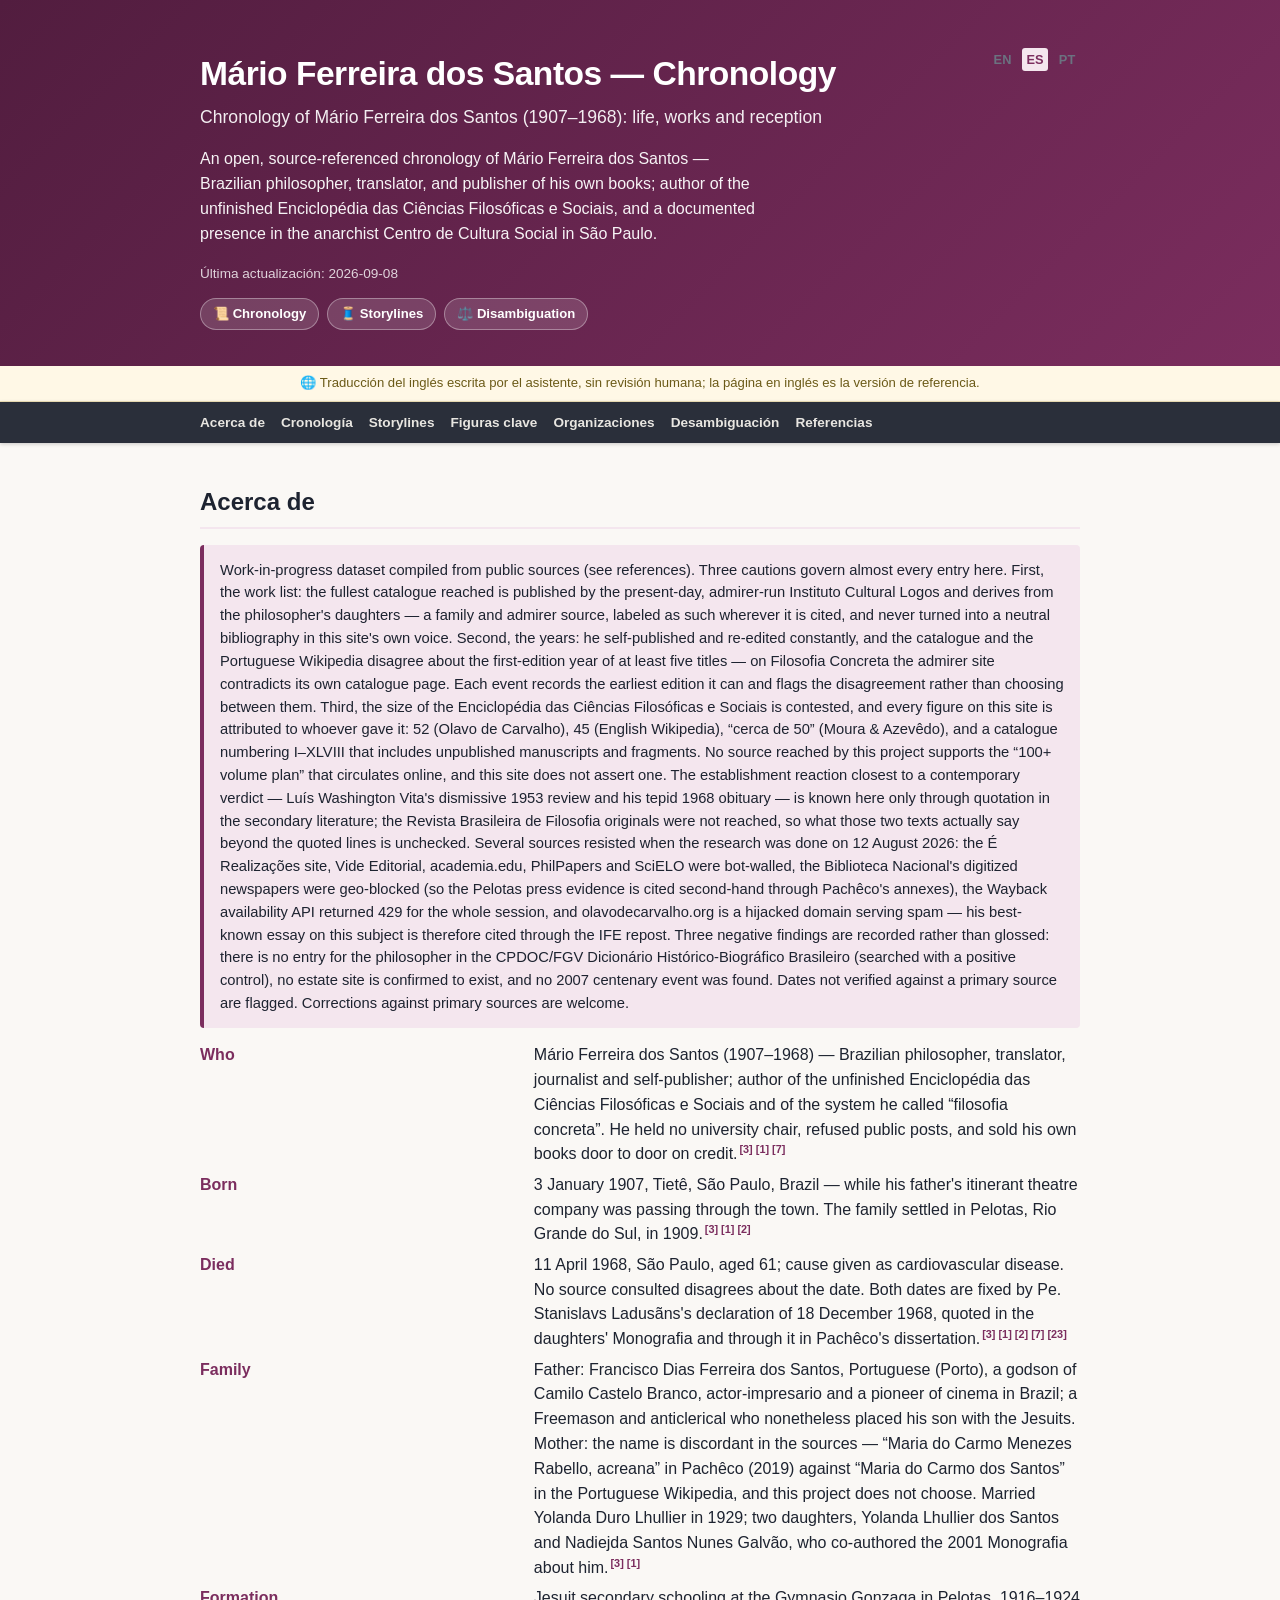
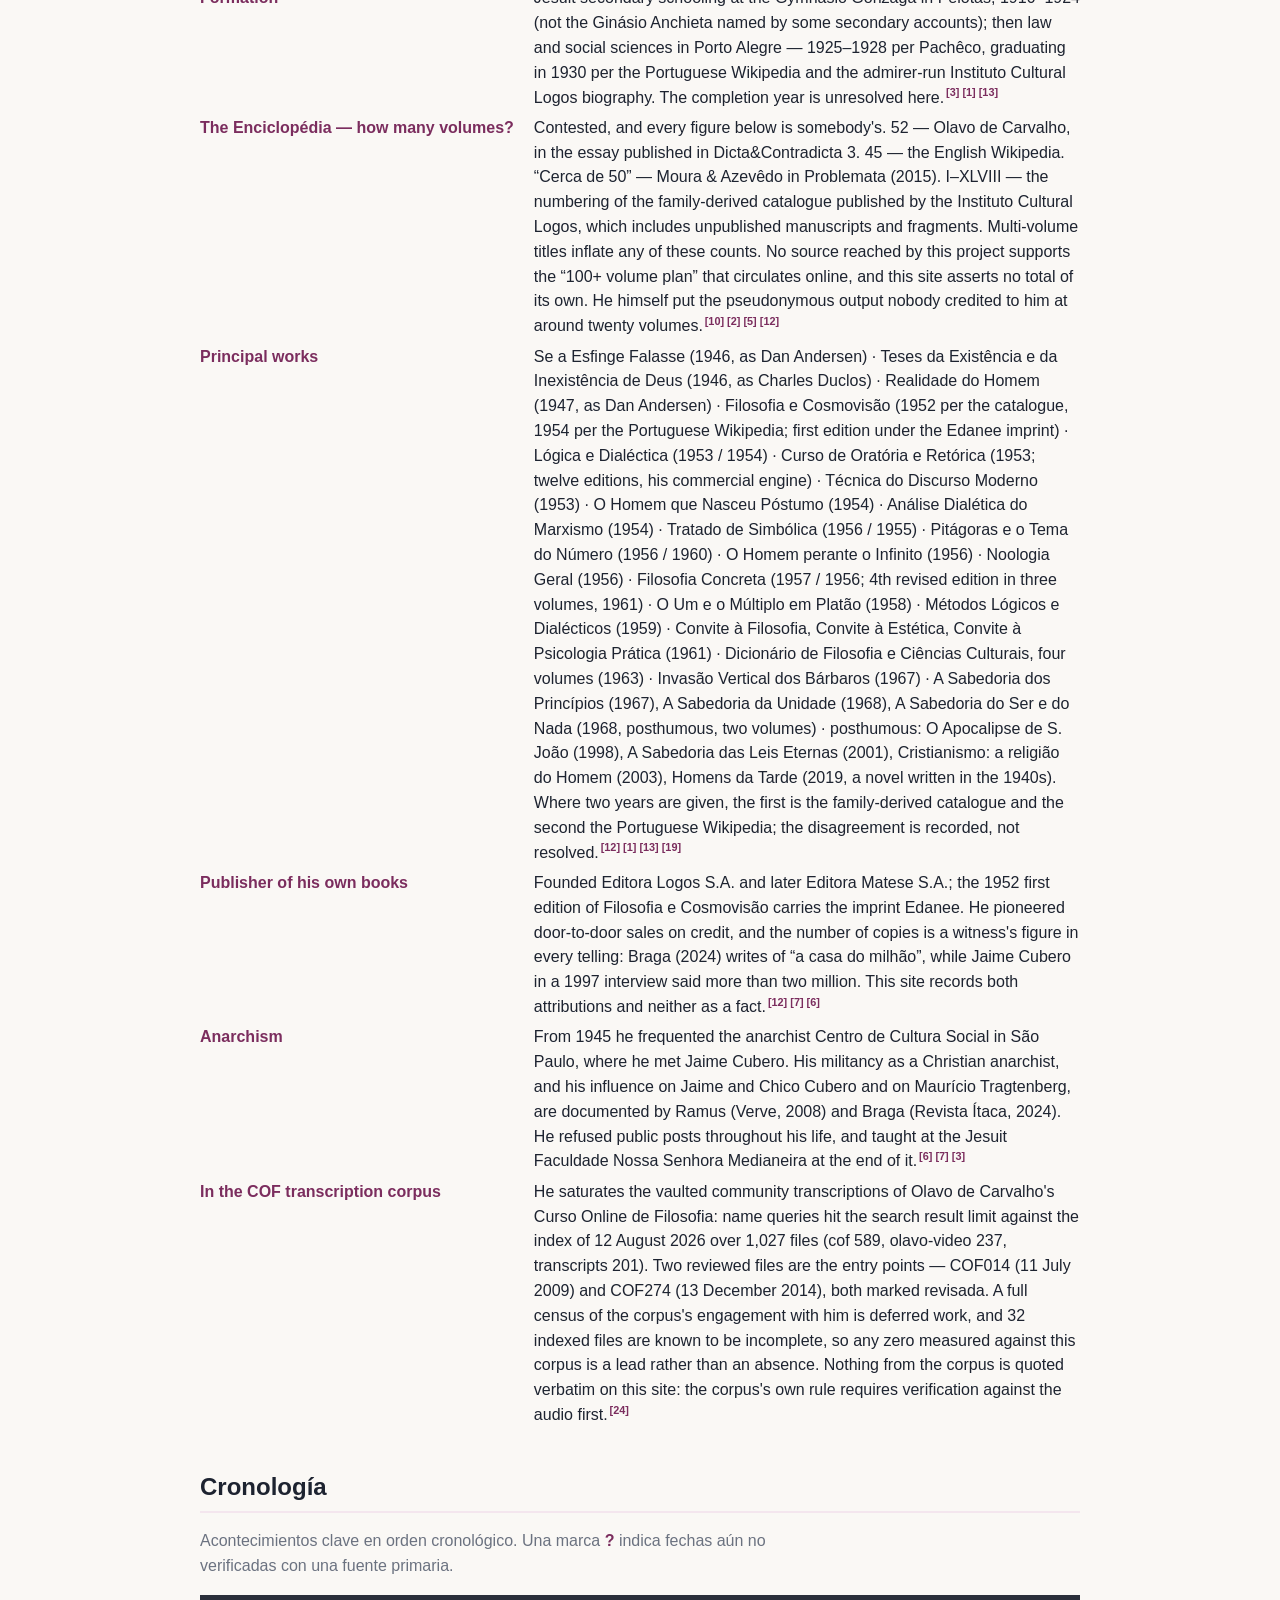
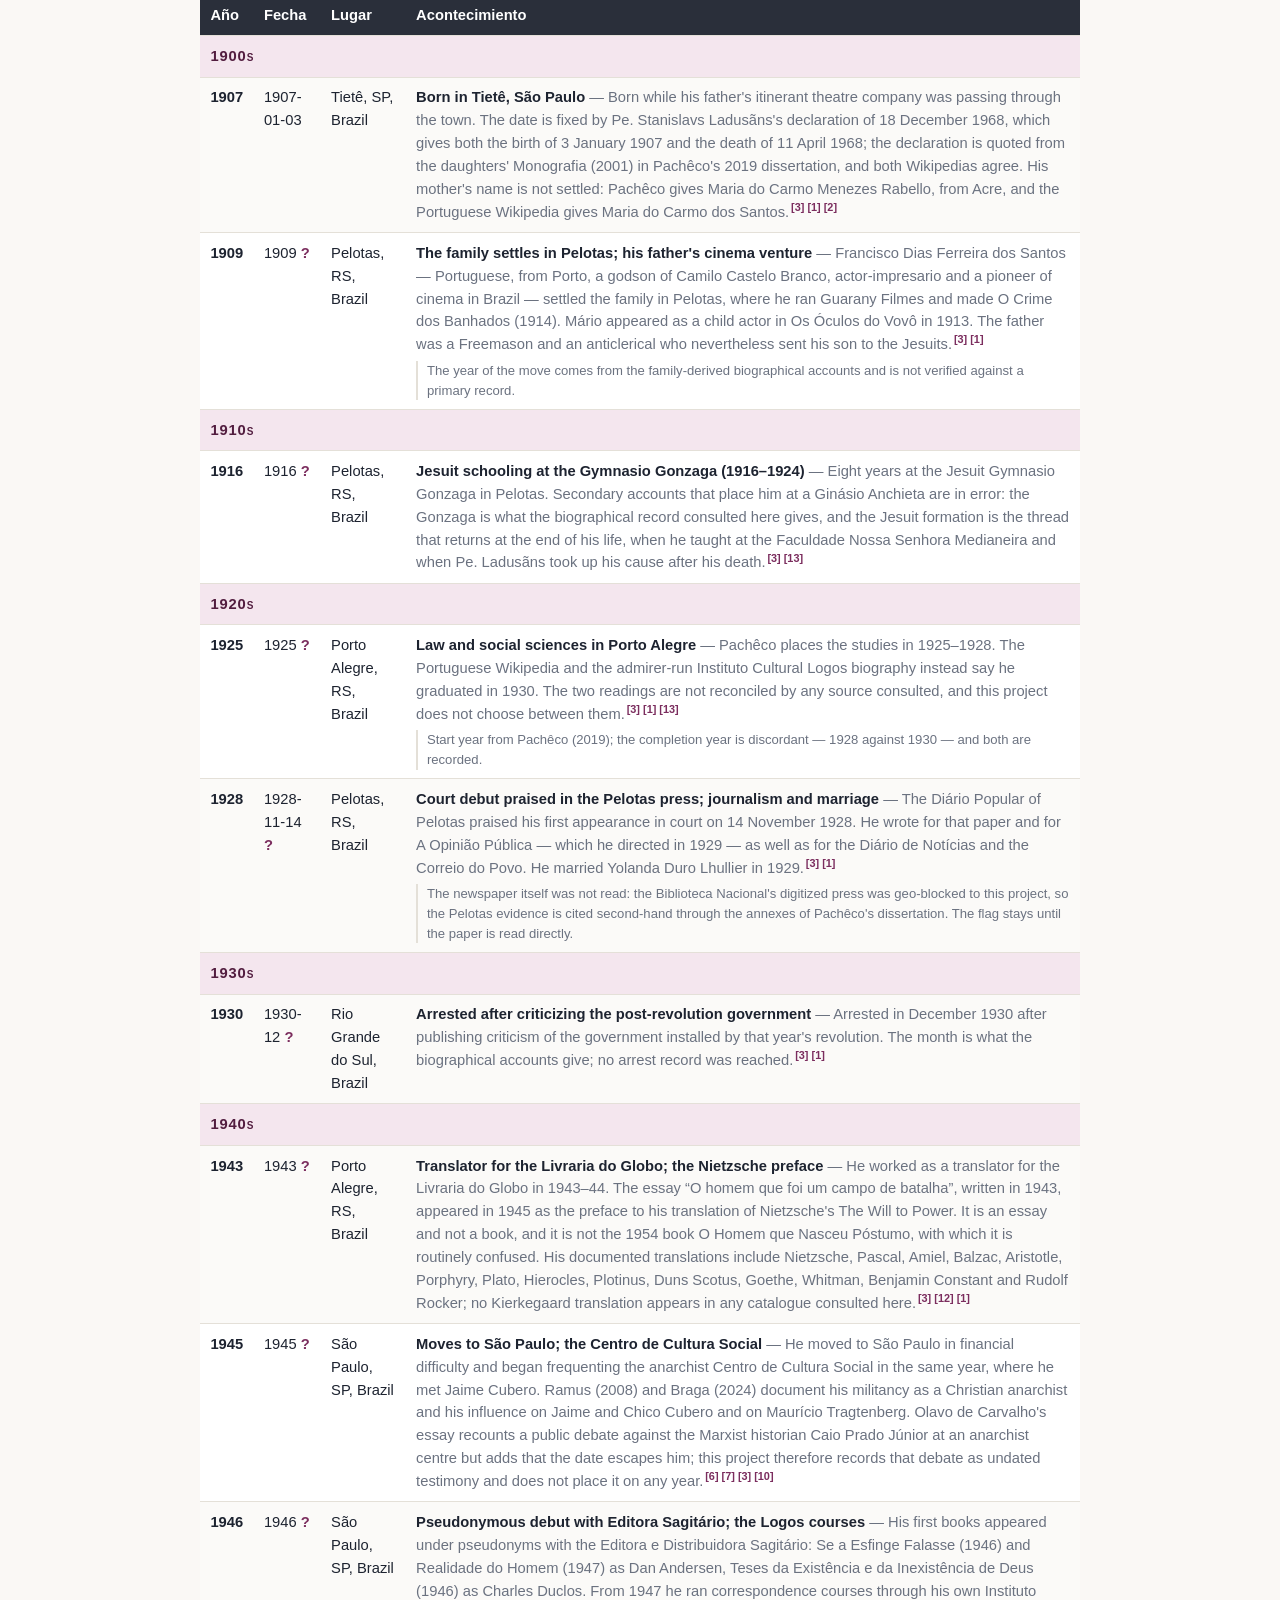
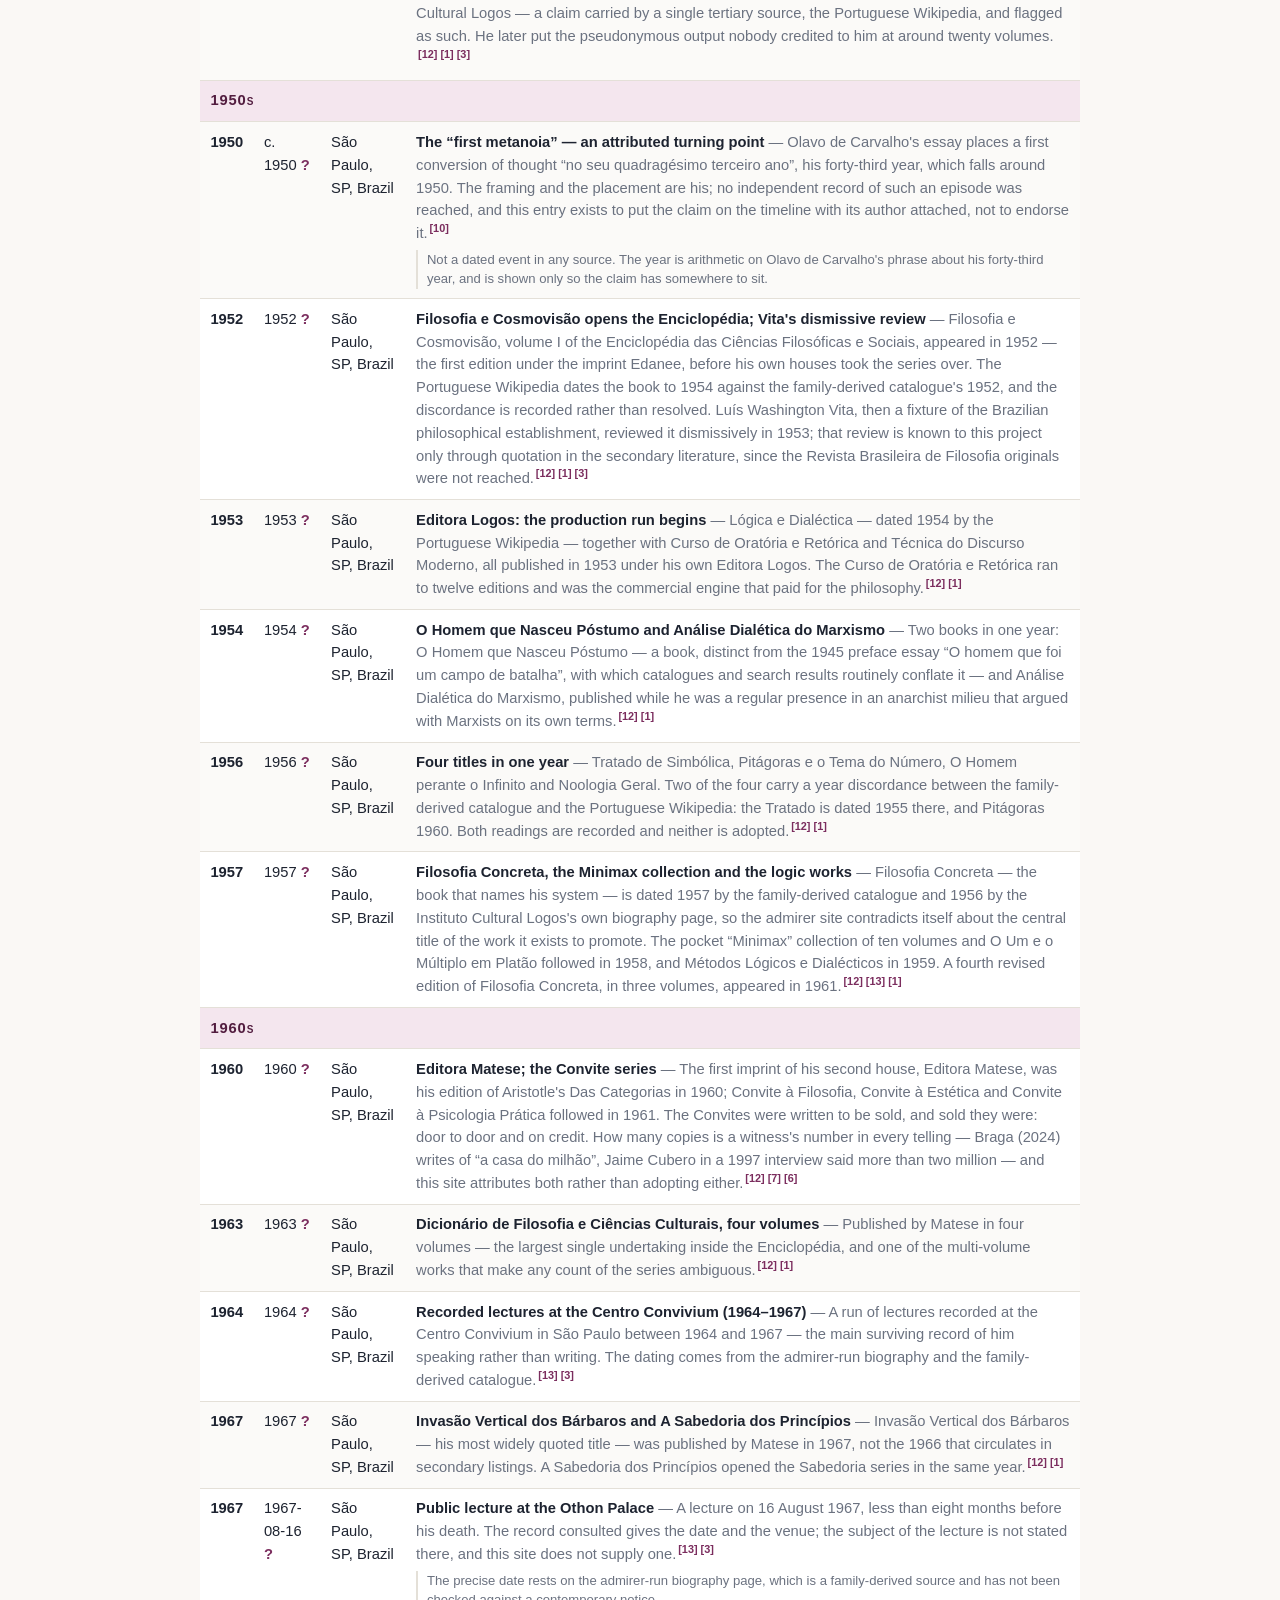
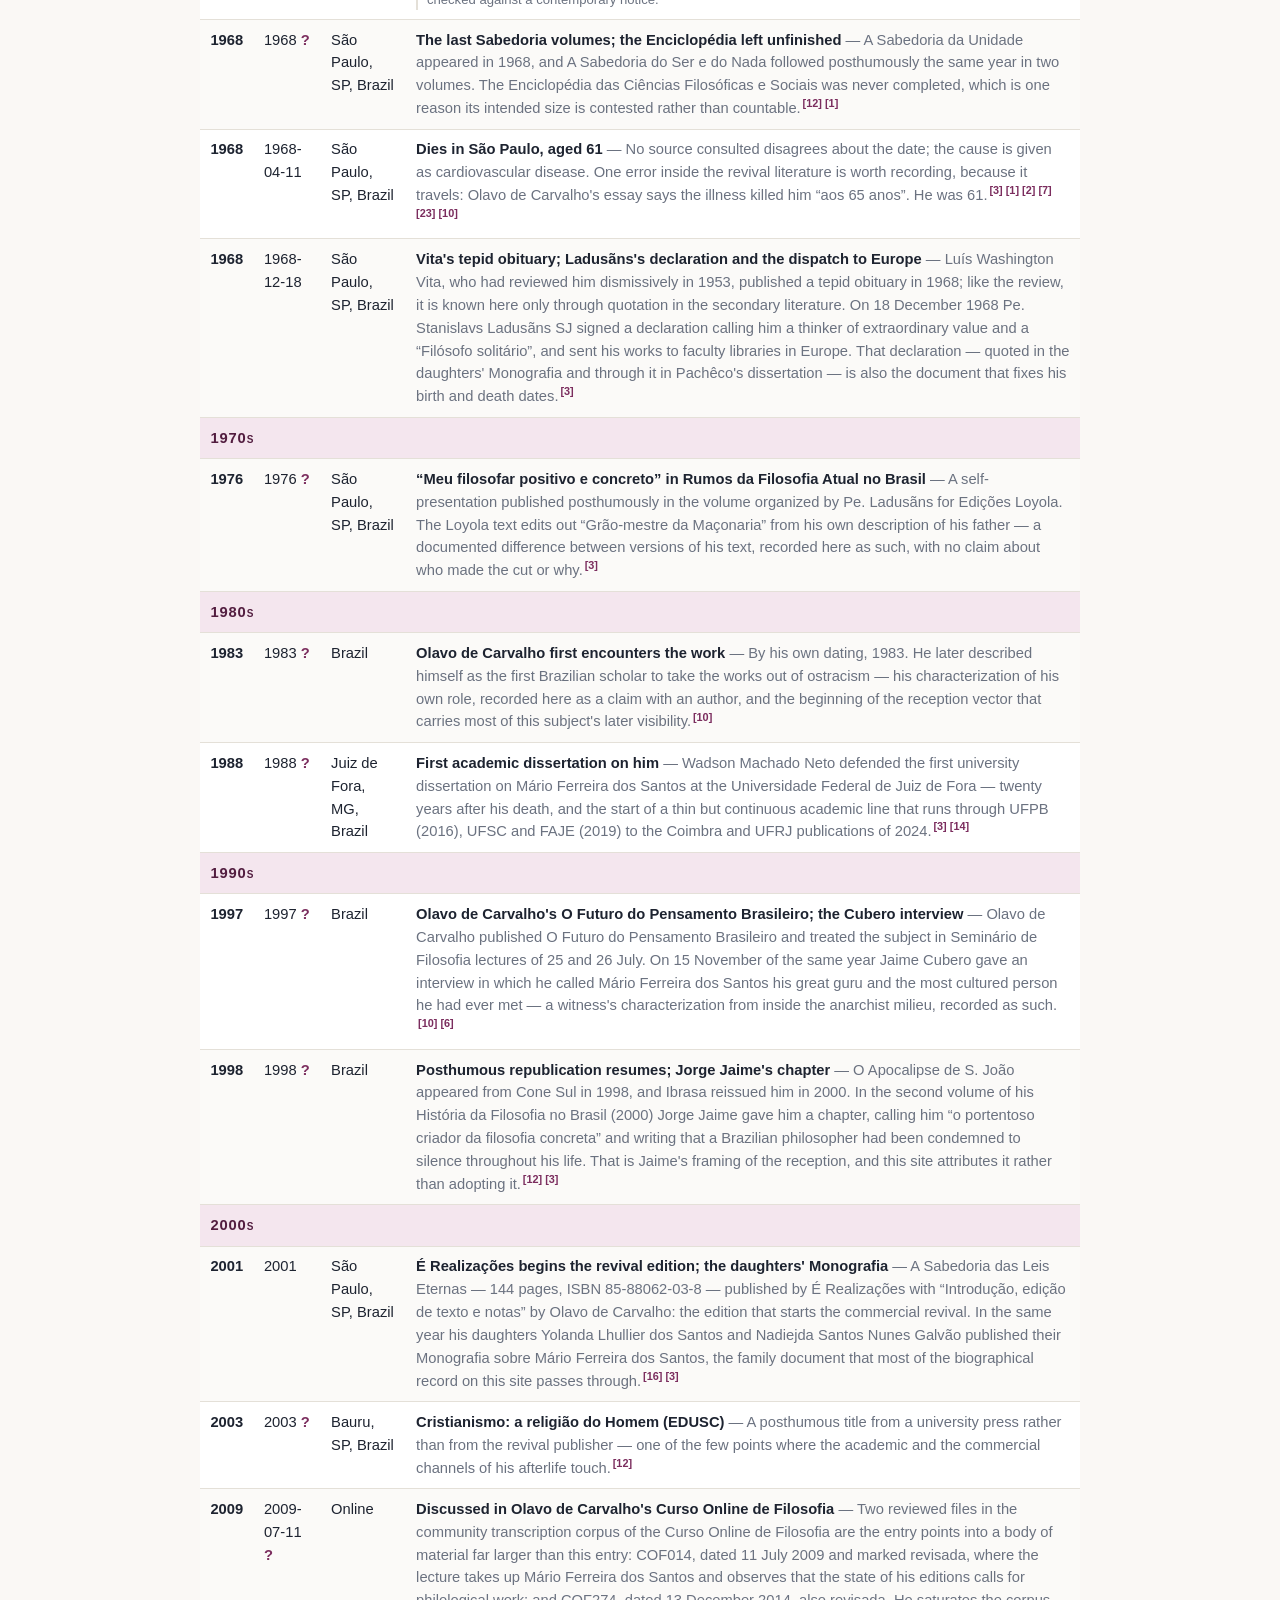
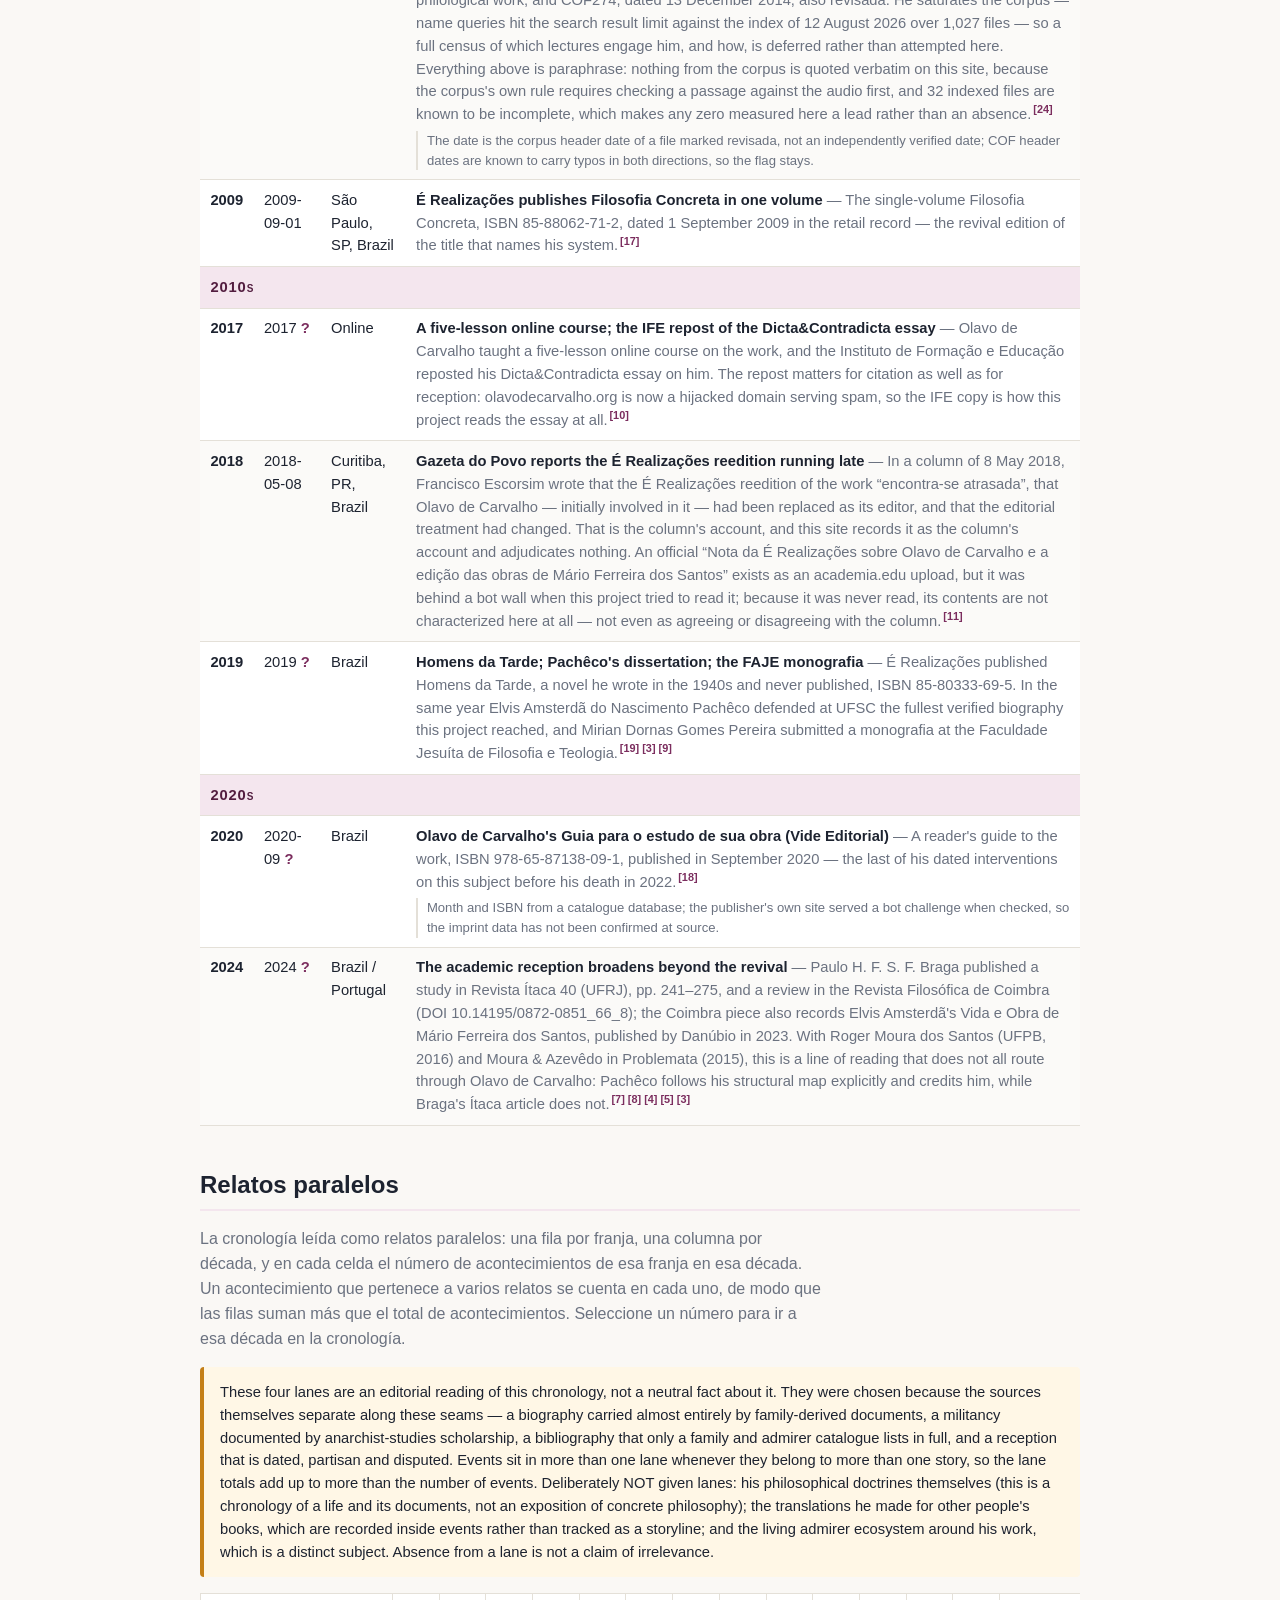
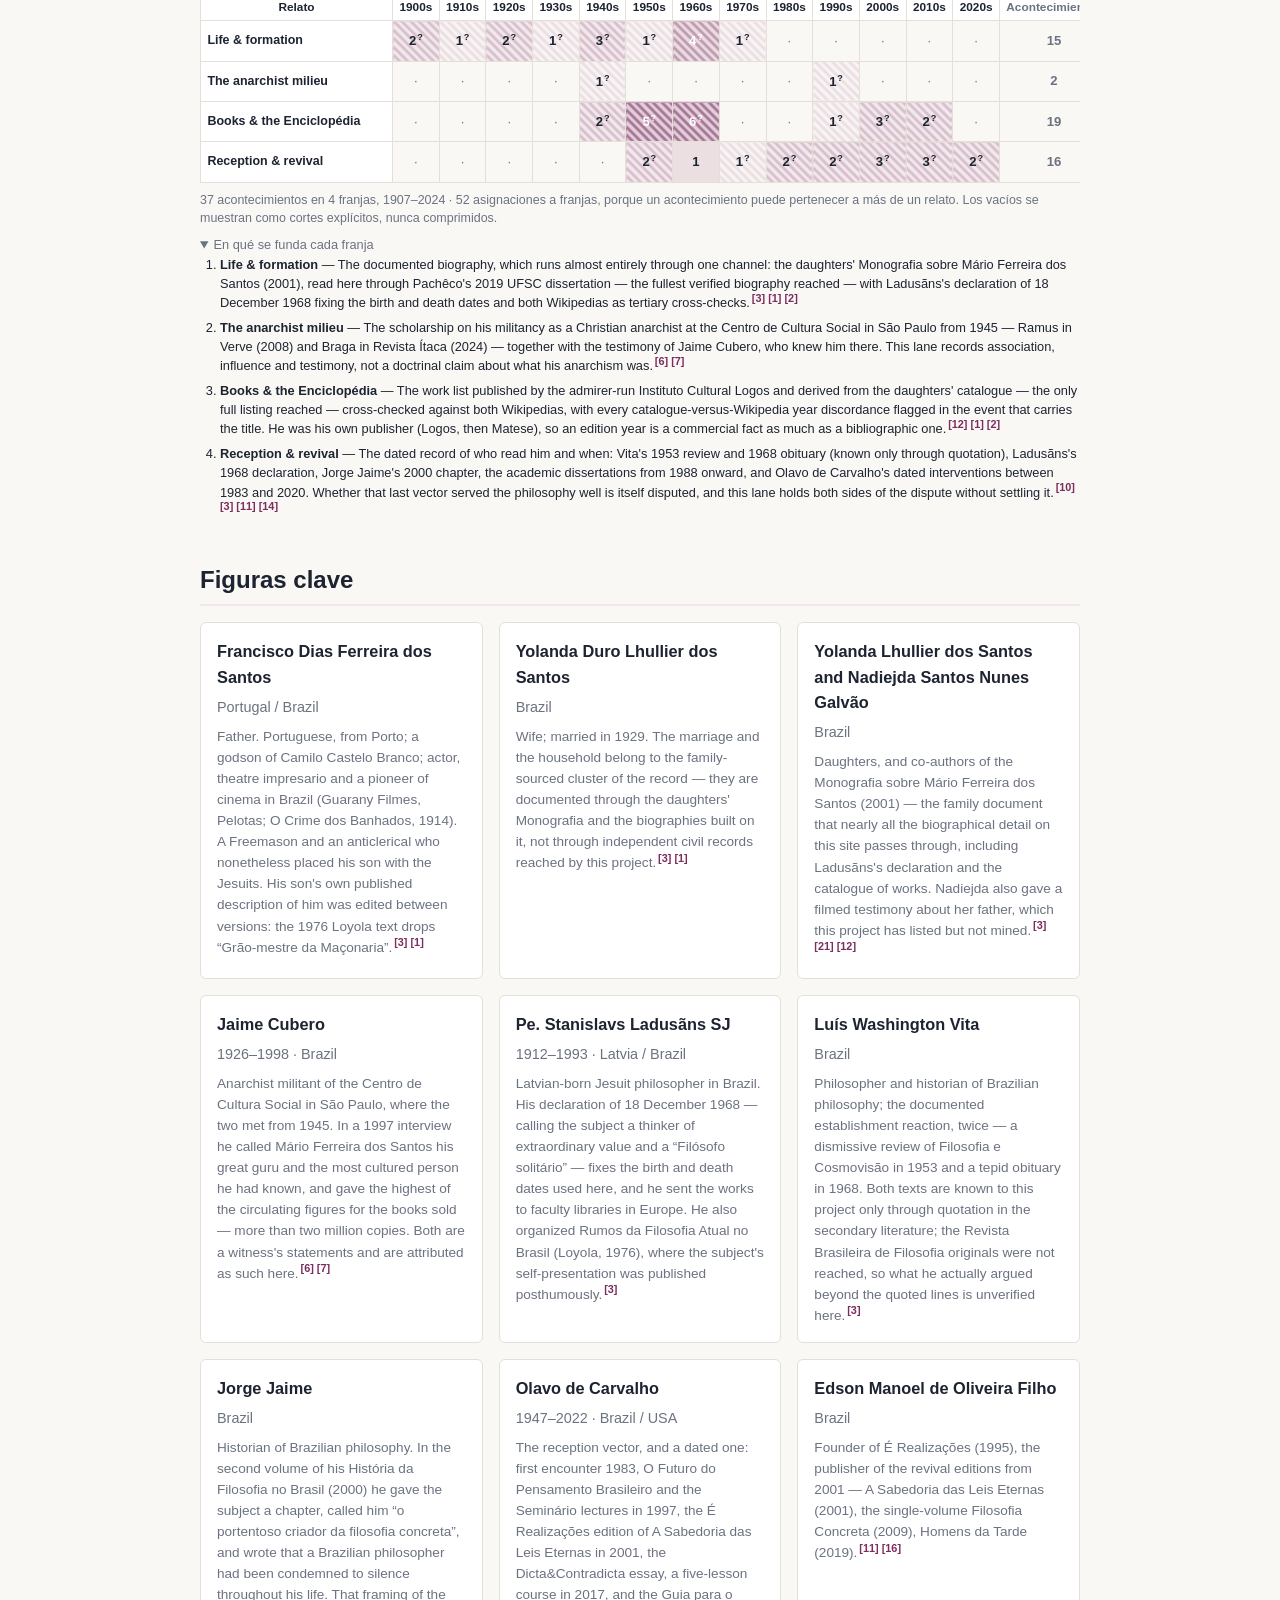
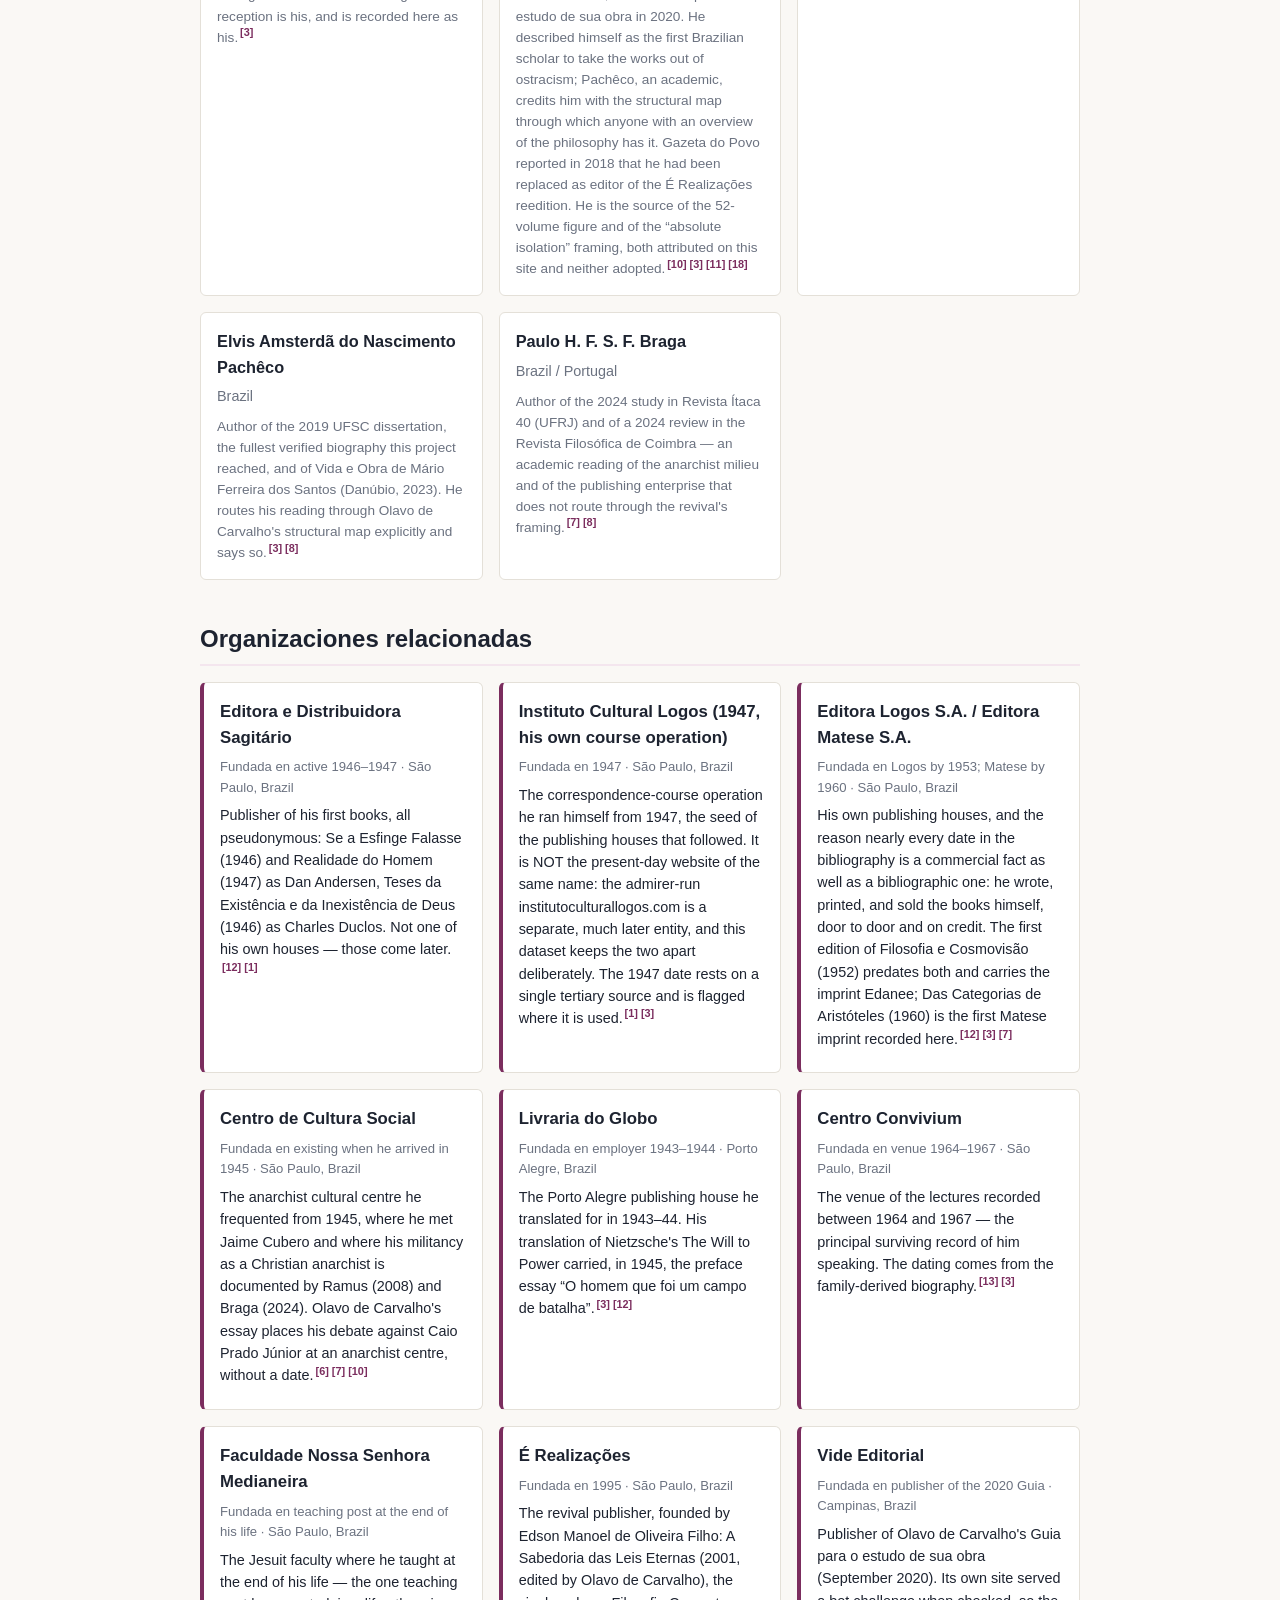
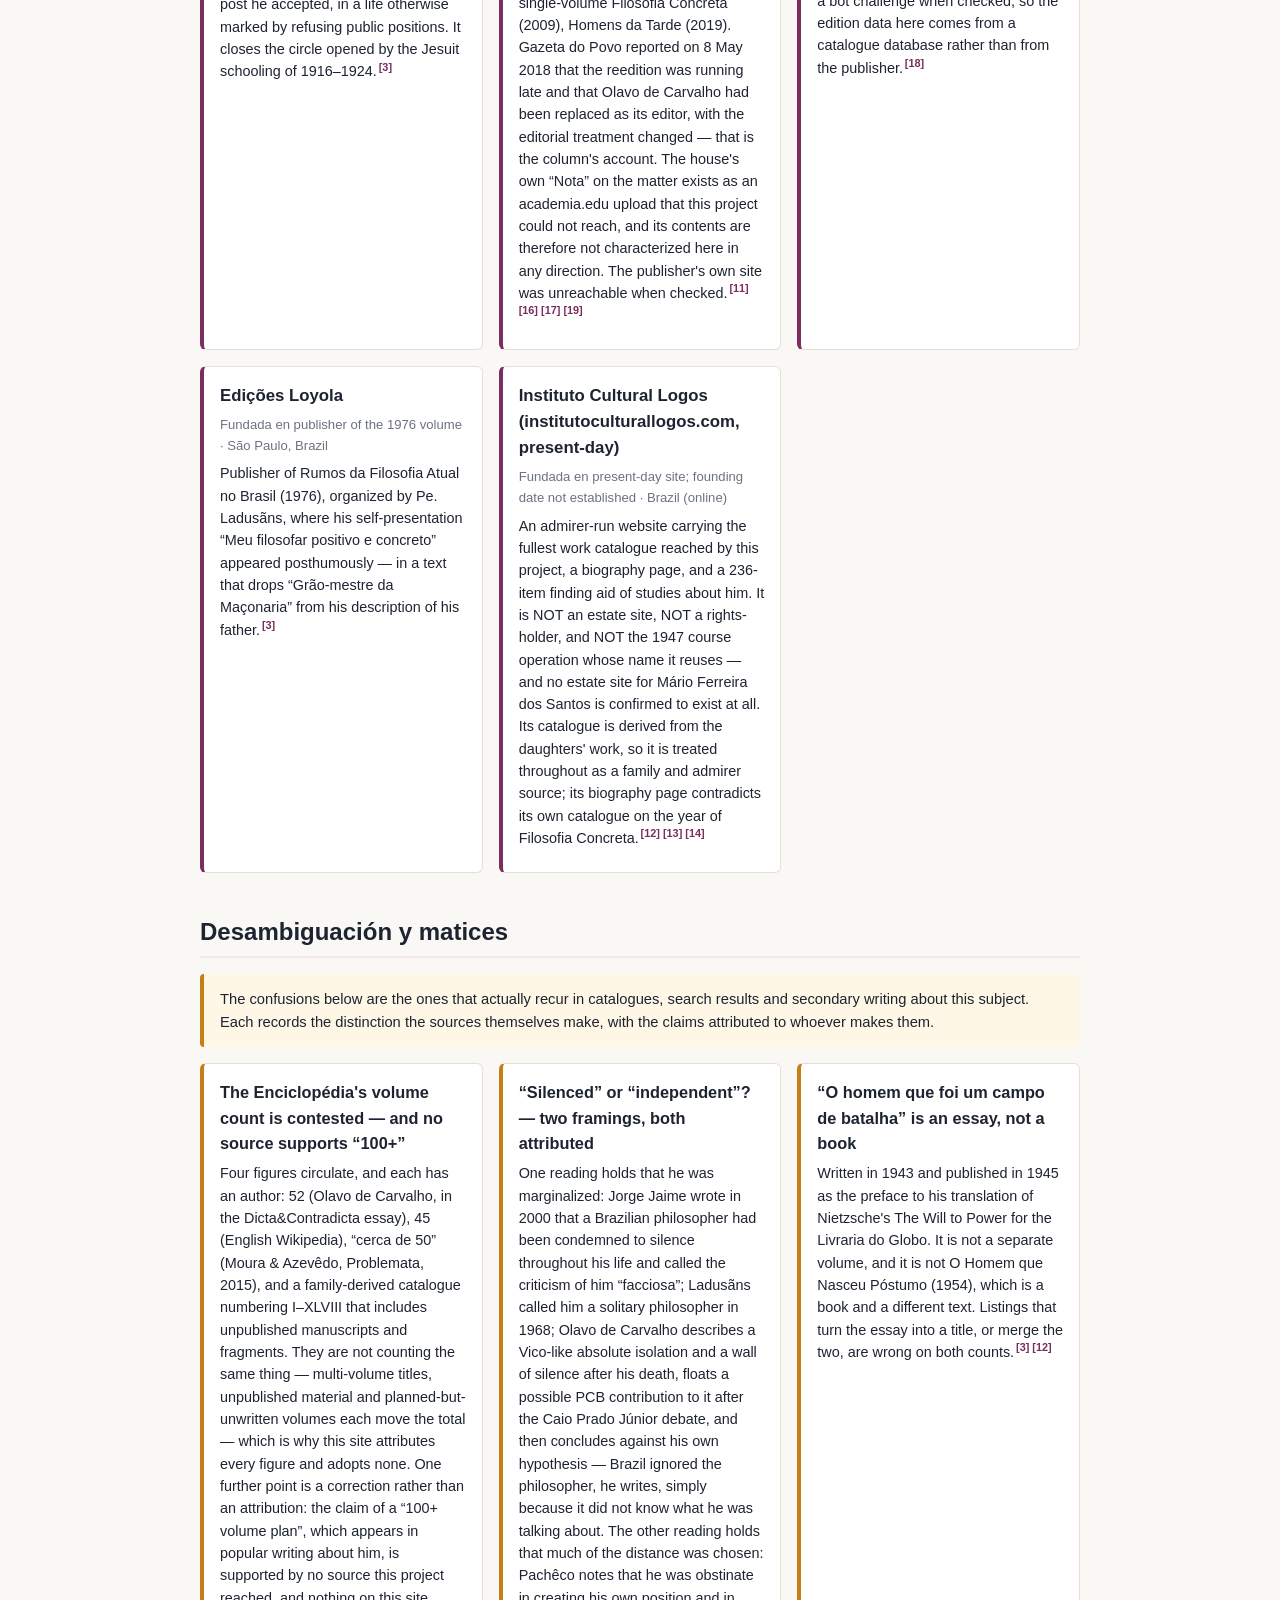
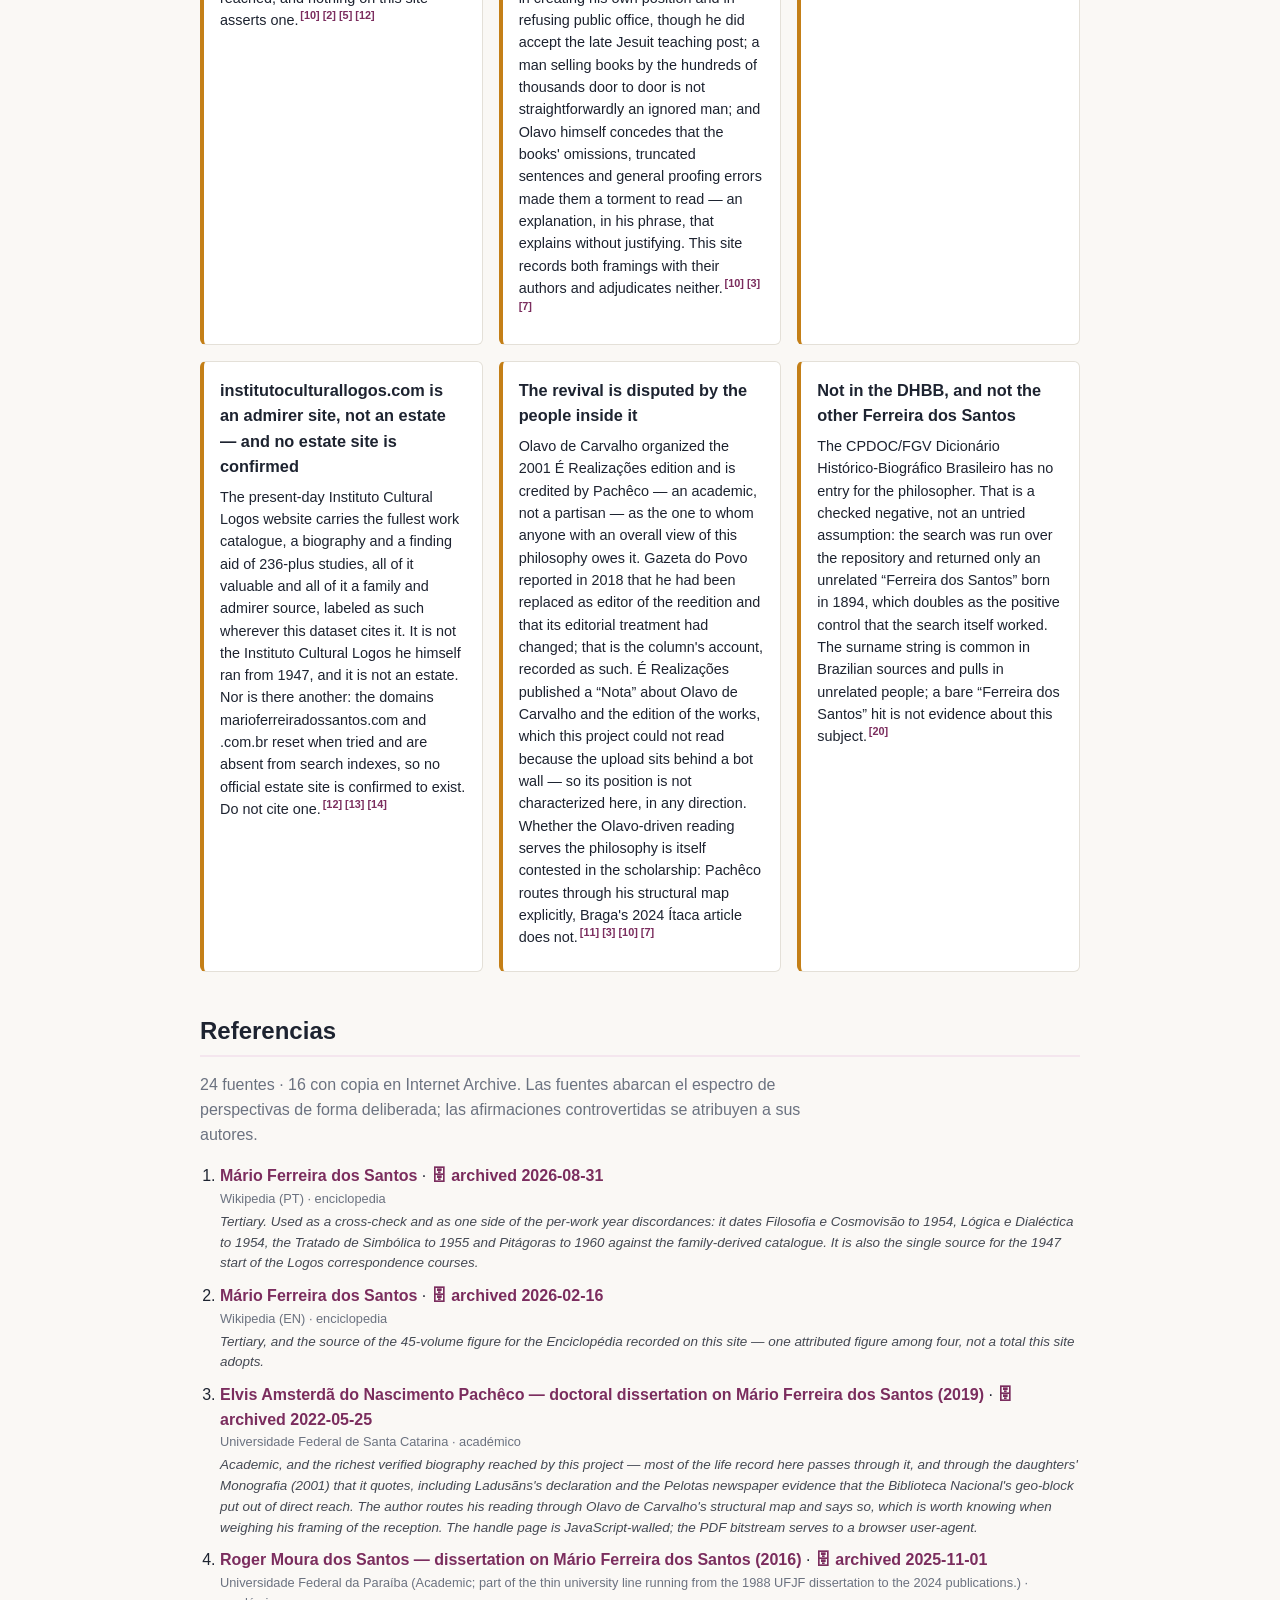
==== docs/es/index.html @ f2007990 "Bootstrap the Mario Ferreira dos Santos chronology (English) 37 events across 4 declared lanes, 11 f" ====
<!DOCTYPE html>
<html lang="es">
<head>
  <meta charset="utf-8">
  <meta name="viewport" content="width=device-width, initial-scale=1">
  <title>Mário Ferreira dos Santos — Chronology</title>
  <meta name="description" content="An open, source-referenced chronology of Mário Ferreira dos Santos — Brazilian philosopher, translator, and publisher of his own books; author of the unfinished Enciclopédia das Ciências Filosóficas e Sociais, and a documented presence in the anarchist Centro de Cultura Social in São Paulo.">
  <!-- Google tag (gtag.js) -->
  <script async src="https://www.googletagmanager.com/gtag/js?id=G-R9LV1QZHVE"></script>
  <script>
    window.dataLayer = window.dataLayer || [];
    function gtag(){dataLayer.push(arguments);}
    gtag('js', new Date());
    gtag('config', 'G-R9LV1QZHVE');
  </script>
  <link rel="stylesheet" href="../styles.css">
  <link rel="canonical" href="https://cronologia.github.io/marioferreirasantos/es/">
  <link rel="alternate" hreflang="en" href="https://cronologia.github.io/marioferreirasantos/en/">
  <link rel="alternate" hreflang="es" href="https://cronologia.github.io/marioferreirasantos/es/">
  <link rel="alternate" hreflang="pt" href="https://cronologia.github.io/marioferreirasantos/pt/">
  <link rel="alternate" hreflang="x-default" href="https://cronologia.github.io/marioferreirasantos/">
  <meta property="og:type" content="website">
  <meta property="og:site_name" content="Mário Ferreira dos Santos — Chronology">
  <meta property="og:locale" content="es_ES">
  <meta property="og:title" content="Mário Ferreira dos Santos — Chronology">
  <meta property="og:description" content="An open, source-referenced chronology of Mário Ferreira dos Santos — Brazilian philosopher, translator, and publisher of his own books; author of the unfinished Enciclopédia das Ciências Filosóficas e Sociais, and a documented presence in the anarchist Centro de Cultura Social in São Paulo.">
  <meta property="og:url" content="https://cronologia.github.io/marioferreirasantos/es/">
  <meta name="twitter:card" content="summary">
  <meta name="twitter:title" content="Mário Ferreira dos Santos — Chronology">
  <meta name="twitter:description" content="An open, source-referenced chronology of Mário Ferreira dos Santos — Brazilian philosopher, translator, and publisher of his own books; author of the unfinished Enciclopédia das Ciências Filosóficas e Sociais, and a documented presence in the anarchist Centro de Cultura Social in São Paulo.">
  <script type="application/ld+json">
  {
    "@context": "https://schema.org",
    "@type": "WebSite",
    "name": "Mário Ferreira dos Santos — Chronology",
    "description": "An open, source-referenced chronology of Mário Ferreira dos Santos — Brazilian philosopher, translator, and publisher of his own books; author of the unfinished Enciclopédia das Ciências Filosóficas e Sociais, and a documented presence in the anarchist Centro de Cultura Social in São Paulo.",
    "url": "https://cronologia.github.io/marioferreirasantos/es/",
    "inLanguage": "es"
  }
  </script>
</head>
<body>
  <header class="site-header">
    <div class="wrap">
      <nav class="lang-switch" aria-label="Idioma"><a href="../en/" hreflang="en">EN</a><span class="lang-current" aria-current="true">ES</span><a href="../pt/" hreflang="pt">PT</a></nav>
      <h1>Mário Ferreira dos Santos — Chronology</h1>
      <p class="subtitle">Chronology of Mário Ferreira dos Santos (1907–1968): life, works and reception</p>
      <p class="lead">An open, source-referenced chronology of Mário Ferreira dos Santos — Brazilian philosopher, translator, and publisher of his own books; author of the unfinished Enciclopédia das Ciências Filosóficas e Sociais, and a documented presence in the anarchist Centro de Cultura Social in São Paulo.</p>
      <p class="updated">Última actualización: 2026-09-08</p>
      <div class="viz-chips">
        <a href="#chronology">📜 Chronology</a>
        <a href="#threads">🧵 Storylines</a>
        <a href="#disambiguation">⚖️ Disambiguation</a>
      </div>
    </div>
  </header>
  <div class="i18n-disclaimer" role="note">🌐 Traducción del inglés escrita por el asistente, sin revisión humana; la página en inglés es la versión de referencia.</div>

  <nav class="site-nav">
    <div class="wrap">
      <a href="#about">Acerca de</a>
      <a href="#chronology">Cronología</a>
      <a href="#threads">Storylines</a>
      <a href="#figures">Figuras clave</a>
      <a href="#organizations">Organizaciones</a>
      <a href="#disambiguation">Desambiguación</a>
      <a href="#references">Referencias</a>
    </div>
  </nav>

  <main class="wrap">
    <section id="about">
      <h2>Acerca de</h2>
      <p class="notice">Work-in-progress dataset compiled from public sources (see references). Three cautions govern almost every entry here. First, the work list: the fullest catalogue reached is published by the present-day, admirer-run Instituto Cultural Logos and derives from the philosopher&#39;s daughters — a family and admirer source, labeled as such wherever it is cited, and never turned into a neutral bibliography in this site&#39;s own voice. Second, the years: he self-published and re-edited constantly, and the catalogue and the Portuguese Wikipedia disagree about the first-edition year of at least five titles — on Filosofia Concreta the admirer site contradicts its own catalogue page. Each event records the earliest edition it can and flags the disagreement rather than choosing between them. Third, the size of the Enciclopédia das Ciências Filosóficas e Sociais is contested, and every figure on this site is attributed to whoever gave it: 52 (Olavo de Carvalho), 45 (English Wikipedia), “cerca de 50” (Moura &amp; Azevêdo), and a catalogue numbering I–XLVIII that includes unpublished manuscripts and fragments. No source reached by this project supports the “100+ volume plan” that circulates online, and this site does not assert one. The establishment reaction closest to a contemporary verdict — Luís Washington Vita&#39;s dismissive 1953 review and his tepid 1968 obituary — is known here only through quotation in the secondary literature; the Revista Brasileira de Filosofia originals were not reached, so what those two texts actually say beyond the quoted lines is unchecked. Several sources resisted when the research was done on 12 August 2026: the É Realizações site, Vide Editorial, academia.edu, PhilPapers and SciELO were bot-walled, the Biblioteca Nacional&#39;s digitized newspapers were geo-blocked (so the Pelotas press evidence is cited second-hand through Pachêco&#39;s annexes), the Wayback availability API returned 429 for the whole session, and olavodecarvalho.org is a hijacked domain serving spam — his best-known essay on this subject is therefore cited through the IFE repost. Three negative findings are recorded rather than glossed: there is no entry for the philosopher in the CPDOC/FGV Dicionário Histórico-Biográfico Brasileiro (searched with a positive control), no estate site is confirmed to exist, and no 2007 centenary event was found. Dates not verified against a primary source are flagged. Corrections against primary sources are welcome.</p>
      <dl class="facts">
        <dt>Who</dt>
        <dd>Mário Ferreira dos Santos (1907–1968) — Brazilian philosopher, translator, journalist and self-publisher; author of the unfinished Enciclopédia das Ciências Filosóficas e Sociais and of the system he called “filosofia concreta”. He held no university chair, refused public posts, and sold his own books door to door on credit.<sup class="cite"><a href="#ref-3" title="Reference 3">[3]</a> <a href="#ref-1" title="Reference 1">[1]</a> <a href="#ref-7" title="Reference 7">[7]</a></sup></dd>
        <dt>Born</dt>
        <dd>3 January 1907, Tietê, São Paulo, Brazil — while his father&#39;s itinerant theatre company was passing through the town. The family settled in Pelotas, Rio Grande do Sul, in 1909.<sup class="cite"><a href="#ref-3" title="Reference 3">[3]</a> <a href="#ref-1" title="Reference 1">[1]</a> <a href="#ref-2" title="Reference 2">[2]</a></sup></dd>
        <dt>Died</dt>
        <dd>11 April 1968, São Paulo, aged 61; cause given as cardiovascular disease. No source consulted disagrees about the date. Both dates are fixed by Pe. Stanislavs Ladusãns&#39;s declaration of 18 December 1968, quoted in the daughters&#39; Monografia and through it in Pachêco&#39;s dissertation.<sup class="cite"><a href="#ref-3" title="Reference 3">[3]</a> <a href="#ref-1" title="Reference 1">[1]</a> <a href="#ref-2" title="Reference 2">[2]</a> <a href="#ref-7" title="Reference 7">[7]</a> <a href="#ref-23" title="Reference 23">[23]</a></sup></dd>
        <dt>Family</dt>
        <dd>Father: Francisco Dias Ferreira dos Santos, Portuguese (Porto), a godson of Camilo Castelo Branco, actor-impresario and a pioneer of cinema in Brazil; a Freemason and anticlerical who nonetheless placed his son with the Jesuits. Mother: the name is discordant in the sources — “Maria do Carmo Menezes Rabello, acreana” in Pachêco (2019) against “Maria do Carmo dos Santos” in the Portuguese Wikipedia, and this project does not choose. Married Yolanda Duro Lhullier in 1929; two daughters, Yolanda Lhullier dos Santos and Nadiejda Santos Nunes Galvão, who co-authored the 2001 Monografia about him.<sup class="cite"><a href="#ref-3" title="Reference 3">[3]</a> <a href="#ref-1" title="Reference 1">[1]</a></sup></dd>
        <dt>Formation</dt>
        <dd>Jesuit secondary schooling at the Gymnasio Gonzaga in Pelotas, 1916–1924 (not the Ginásio Anchieta named by some secondary accounts); then law and social sciences in Porto Alegre — 1925–1928 per Pachêco, graduating in 1930 per the Portuguese Wikipedia and the admirer-run Instituto Cultural Logos biography. The completion year is unresolved here.<sup class="cite"><a href="#ref-3" title="Reference 3">[3]</a> <a href="#ref-1" title="Reference 1">[1]</a> <a href="#ref-13" title="Reference 13">[13]</a></sup></dd>
        <dt>The Enciclopédia — how many volumes?</dt>
        <dd>Contested, and every figure below is somebody&#39;s. 52 — Olavo de Carvalho, in the essay published in Dicta&amp;Contradicta 3. 45 — the English Wikipedia. “Cerca de 50” — Moura &amp; Azevêdo in Problemata (2015). I–XLVIII — the numbering of the family-derived catalogue published by the Instituto Cultural Logos, which includes unpublished manuscripts and fragments. Multi-volume titles inflate any of these counts. No source reached by this project supports the “100+ volume plan” that circulates online, and this site asserts no total of its own. He himself put the pseudonymous output nobody credited to him at around twenty volumes.<sup class="cite"><a href="#ref-10" title="Reference 10">[10]</a> <a href="#ref-2" title="Reference 2">[2]</a> <a href="#ref-5" title="Reference 5">[5]</a> <a href="#ref-12" title="Reference 12">[12]</a></sup></dd>
        <dt>Principal works</dt>
        <dd>Se a Esfinge Falasse (1946, as Dan Andersen) · Teses da Existência e da Inexistência de Deus (1946, as Charles Duclos) · Realidade do Homem (1947, as Dan Andersen) · Filosofia e Cosmovisão (1952 per the catalogue, 1954 per the Portuguese Wikipedia; first edition under the Edanee imprint) · Lógica e Dialéctica (1953 / 1954) · Curso de Oratória e Retórica (1953; twelve editions, his commercial engine) · Técnica do Discurso Moderno (1953) · O Homem que Nasceu Póstumo (1954) · Análise Dialética do Marxismo (1954) · Tratado de Simbólica (1956 / 1955) · Pitágoras e o Tema do Número (1956 / 1960) · O Homem perante o Infinito (1956) · Noologia Geral (1956) · Filosofia Concreta (1957 / 1956; 4th revised edition in three volumes, 1961) · O Um e o Múltiplo em Platão (1958) · Métodos Lógicos e Dialécticos (1959) · Convite à Filosofia, Convite à Estética, Convite à Psicologia Prática (1961) · Dicionário de Filosofia e Ciências Culturais, four volumes (1963) · Invasão Vertical dos Bárbaros (1967) · A Sabedoria dos Princípios (1967), A Sabedoria da Unidade (1968), A Sabedoria do Ser e do Nada (1968, posthumous, two volumes) · posthumous: O Apocalipse de S. João (1998), A Sabedoria das Leis Eternas (2001), Cristianismo: a religião do Homem (2003), Homens da Tarde (2019, a novel written in the 1940s). Where two years are given, the first is the family-derived catalogue and the second the Portuguese Wikipedia; the disagreement is recorded, not resolved.<sup class="cite"><a href="#ref-12" title="Reference 12">[12]</a> <a href="#ref-1" title="Reference 1">[1]</a> <a href="#ref-13" title="Reference 13">[13]</a> <a href="#ref-19" title="Reference 19">[19]</a></sup></dd>
        <dt>Publisher of his own books</dt>
        <dd>Founded Editora Logos S.A. and later Editora Matese S.A.; the 1952 first edition of Filosofia e Cosmovisão carries the imprint Edanee. He pioneered door-to-door sales on credit, and the number of copies is a witness&#39;s figure in every telling: Braga (2024) writes of “a casa do milhão”, while Jaime Cubero in a 1997 interview said more than two million. This site records both attributions and neither as a fact.<sup class="cite"><a href="#ref-12" title="Reference 12">[12]</a> <a href="#ref-7" title="Reference 7">[7]</a> <a href="#ref-6" title="Reference 6">[6]</a></sup></dd>
        <dt>Anarchism</dt>
        <dd>From 1945 he frequented the anarchist Centro de Cultura Social in São Paulo, where he met Jaime Cubero. His militancy as a Christian anarchist, and his influence on Jaime and Chico Cubero and on Maurício Tragtenberg, are documented by Ramus (Verve, 2008) and Braga (Revista Ítaca, 2024). He refused public posts throughout his life, and taught at the Jesuit Faculdade Nossa Senhora Medianeira at the end of it.<sup class="cite"><a href="#ref-6" title="Reference 6">[6]</a> <a href="#ref-7" title="Reference 7">[7]</a> <a href="#ref-3" title="Reference 3">[3]</a></sup></dd>
        <dt>In the COF transcription corpus</dt>
        <dd>He saturates the vaulted community transcriptions of Olavo de Carvalho&#39;s Curso Online de Filosofia: name queries hit the search result limit against the index of 12 August 2026 over 1,027 files (cof 589, olavo-video 237, transcripts 201). Two reviewed files are the entry points — COF014 (11 July 2009) and COF274 (13 December 2014), both marked revisada. A full census of the corpus&#39;s engagement with him is deferred work, and 32 indexed files are known to be incomplete, so any zero measured against this corpus is a lead rather than an absence. Nothing from the corpus is quoted verbatim on this site: the corpus&#39;s own rule requires verification against the audio first.<sup class="cite"><a href="#ref-24" title="Reference 24">[24]</a></sup></dd>
      </dl>
    </section>

    <section id="chronology">
      <h2>Cronología</h2>
      <p class="section-intro">Acontecimientos clave en orden cronológico. Una marca <span class="flag">?</span> indica
      fechas aún no verificadas con una fuente primaria.</p>
      <div class="table-scroll">
      <table class="meetings">
        <thead>
          <tr><th>Año</th><th>Fecha</th><th>Lugar</th><th>Acontecimiento</th></tr>
        </thead>
        <tbody>
        <tr class="decade-row" id="decade-1900"><th colspan="4">1900s</th></tr>
        <tr>
          <td class="year">1907</td>
          <td>1907-01-03</td>
          <td>Tietê, SP, Brazil</td>
          <td><strong>Born in Tietê, São Paulo</strong> <span class="muted">— Born while his father&#39;s itinerant theatre company was passing through the town. The date is fixed by Pe. Stanislavs Ladusãns&#39;s declaration of 18 December 1968, which gives both the birth of 3 January 1907 and the death of 11 April 1968; the declaration is quoted from the daughters&#39; Monografia (2001) in Pachêco&#39;s 2019 dissertation, and both Wikipedias agree. His mother&#39;s name is not settled: Pachêco gives Maria do Carmo Menezes Rabello, from Acre, and the Portuguese Wikipedia gives Maria do Carmo dos Santos.</span><sup class="cite"><a href="#ref-3" title="Reference 3">[3]</a> <a href="#ref-1" title="Reference 1">[1]</a> <a href="#ref-2" title="Reference 2">[2]</a></sup></td>
        </tr>
        <tr>
          <td class="year">1909</td>
          <td>1909 <span class="flag" title="Fecha aún no verificada con una fuente primaria">?</span></td>
          <td>Pelotas, RS, Brazil</td>
          <td><strong>The family settles in Pelotas; his father&#39;s cinema venture</strong> <span class="muted">— Francisco Dias Ferreira dos Santos — Portuguese, from Porto, a godson of Camilo Castelo Branco, actor-impresario and a pioneer of cinema in Brazil — settled the family in Pelotas, where he ran Guarany Filmes and made O Crime dos Banhados (1914). Mário appeared as a child actor in Os Óculos do Vovô in 1913. The father was a Freemason and an anticlerical who nevertheless sent his son to the Jesuits.</span><sup class="cite"><a href="#ref-3" title="Reference 3">[3]</a> <a href="#ref-1" title="Reference 1">[1]</a></sup><span class="date-note">The year of the move comes from the family-derived biographical accounts and is not verified against a primary record.</span></td>
        </tr>
        <tr class="decade-row" id="decade-1910"><th colspan="4">1910s</th></tr>
        <tr>
          <td class="year">1916</td>
          <td>1916 <span class="flag" title="Fecha aún no verificada con una fuente primaria">?</span></td>
          <td>Pelotas, RS, Brazil</td>
          <td><strong>Jesuit schooling at the Gymnasio Gonzaga (1916–1924)</strong> <span class="muted">— Eight years at the Jesuit Gymnasio Gonzaga in Pelotas. Secondary accounts that place him at a Ginásio Anchieta are in error: the Gonzaga is what the biographical record consulted here gives, and the Jesuit formation is the thread that returns at the end of his life, when he taught at the Faculdade Nossa Senhora Medianeira and when Pe. Ladusãns took up his cause after his death.</span><sup class="cite"><a href="#ref-3" title="Reference 3">[3]</a> <a href="#ref-13" title="Reference 13">[13]</a></sup></td>
        </tr>
        <tr class="decade-row" id="decade-1920"><th colspan="4">1920s</th></tr>
        <tr>
          <td class="year">1925</td>
          <td>1925 <span class="flag" title="Fecha aún no verificada con una fuente primaria">?</span></td>
          <td>Porto Alegre, RS, Brazil</td>
          <td><strong>Law and social sciences in Porto Alegre</strong> <span class="muted">— Pachêco places the studies in 1925–1928. The Portuguese Wikipedia and the admirer-run Instituto Cultural Logos biography instead say he graduated in 1930. The two readings are not reconciled by any source consulted, and this project does not choose between them.</span><sup class="cite"><a href="#ref-3" title="Reference 3">[3]</a> <a href="#ref-1" title="Reference 1">[1]</a> <a href="#ref-13" title="Reference 13">[13]</a></sup><span class="date-note">Start year from Pachêco (2019); the completion year is discordant — 1928 against 1930 — and both are recorded.</span></td>
        </tr>
        <tr>
          <td class="year">1928</td>
          <td>1928-11-14 <span class="flag" title="Fecha aún no verificada con una fuente primaria">?</span></td>
          <td>Pelotas, RS, Brazil</td>
          <td><strong>Court debut praised in the Pelotas press; journalism and marriage</strong> <span class="muted">— The Diário Popular of Pelotas praised his first appearance in court on 14 November 1928. He wrote for that paper and for A Opinião Pública — which he directed in 1929 — as well as for the Diário de Notícias and the Correio do Povo. He married Yolanda Duro Lhullier in 1929.</span><sup class="cite"><a href="#ref-3" title="Reference 3">[3]</a> <a href="#ref-1" title="Reference 1">[1]</a></sup><span class="date-note">The newspaper itself was not read: the Biblioteca Nacional&#39;s digitized press was geo-blocked to this project, so the Pelotas evidence is cited second-hand through the annexes of Pachêco&#39;s dissertation. The flag stays until the paper is read directly.</span></td>
        </tr>
        <tr class="decade-row" id="decade-1930"><th colspan="4">1930s</th></tr>
        <tr>
          <td class="year">1930</td>
          <td>1930-12 <span class="flag" title="Fecha aún no verificada con una fuente primaria">?</span></td>
          <td>Rio Grande do Sul, Brazil</td>
          <td><strong>Arrested after criticizing the post-revolution government</strong> <span class="muted">— Arrested in December 1930 after publishing criticism of the government installed by that year&#39;s revolution. The month is what the biographical accounts give; no arrest record was reached.</span><sup class="cite"><a href="#ref-3" title="Reference 3">[3]</a> <a href="#ref-1" title="Reference 1">[1]</a></sup></td>
        </tr>
        <tr class="decade-row" id="decade-1940"><th colspan="4">1940s</th></tr>
        <tr>
          <td class="year">1943</td>
          <td>1943 <span class="flag" title="Fecha aún no verificada con una fuente primaria">?</span></td>
          <td>Porto Alegre, RS, Brazil</td>
          <td><strong>Translator for the Livraria do Globo; the Nietzsche preface</strong> <span class="muted">— He worked as a translator for the Livraria do Globo in 1943–44. The essay “O homem que foi um campo de batalha”, written in 1943, appeared in 1945 as the preface to his translation of Nietzsche&#39;s The Will to Power. It is an essay and not a book, and it is not the 1954 book O Homem que Nasceu Póstumo, with which it is routinely confused. His documented translations include Nietzsche, Pascal, Amiel, Balzac, Aristotle, Porphyry, Plato, Hierocles, Plotinus, Duns Scotus, Goethe, Whitman, Benjamin Constant and Rudolf Rocker; no Kierkegaard translation appears in any catalogue consulted here.</span><sup class="cite"><a href="#ref-3" title="Reference 3">[3]</a> <a href="#ref-12" title="Reference 12">[12]</a> <a href="#ref-1" title="Reference 1">[1]</a></sup></td>
        </tr>
        <tr>
          <td class="year">1945</td>
          <td>1945 <span class="flag" title="Fecha aún no verificada con una fuente primaria">?</span></td>
          <td>São Paulo, SP, Brazil</td>
          <td><strong>Moves to São Paulo; the Centro de Cultura Social</strong> <span class="muted">— He moved to São Paulo in financial difficulty and began frequenting the anarchist Centro de Cultura Social in the same year, where he met Jaime Cubero. Ramus (2008) and Braga (2024) document his militancy as a Christian anarchist and his influence on Jaime and Chico Cubero and on Maurício Tragtenberg. Olavo de Carvalho&#39;s essay recounts a public debate against the Marxist historian Caio Prado Júnior at an anarchist centre but adds that the date escapes him; this project therefore records that debate as undated testimony and does not place it on any year.</span><sup class="cite"><a href="#ref-6" title="Reference 6">[6]</a> <a href="#ref-7" title="Reference 7">[7]</a> <a href="#ref-3" title="Reference 3">[3]</a> <a href="#ref-10" title="Reference 10">[10]</a></sup></td>
        </tr>
        <tr>
          <td class="year">1946</td>
          <td>1946 <span class="flag" title="Fecha aún no verificada con una fuente primaria">?</span></td>
          <td>São Paulo, SP, Brazil</td>
          <td><strong>Pseudonymous debut with Editora Sagitário; the Logos courses</strong> <span class="muted">— His first books appeared under pseudonyms with the Editora e Distribuidora Sagitário: Se a Esfinge Falasse (1946) and Realidade do Homem (1947) as Dan Andersen, Teses da Existência e da Inexistência de Deus (1946) as Charles Duclos. From 1947 he ran correspondence courses through his own Instituto Cultural Logos — a claim carried by a single tertiary source, the Portuguese Wikipedia, and flagged as such. He later put the pseudonymous output nobody credited to him at around twenty volumes.</span><sup class="cite"><a href="#ref-12" title="Reference 12">[12]</a> <a href="#ref-1" title="Reference 1">[1]</a> <a href="#ref-3" title="Reference 3">[3]</a></sup></td>
        </tr>
        <tr class="decade-row" id="decade-1950"><th colspan="4">1950s</th></tr>
        <tr>
          <td class="year">1950</td>
          <td>c. 1950 <span class="flag" title="Fecha aún no verificada con una fuente primaria">?</span></td>
          <td>São Paulo, SP, Brazil</td>
          <td><strong>The “first metanoia” — an attributed turning point</strong> <span class="muted">— Olavo de Carvalho&#39;s essay places a first conversion of thought “no seu quadragésimo terceiro ano”, his forty-third year, which falls around 1950. The framing and the placement are his; no independent record of such an episode was reached, and this entry exists to put the claim on the timeline with its author attached, not to endorse it.</span><sup class="cite"><a href="#ref-10" title="Reference 10">[10]</a></sup><span class="date-note">Not a dated event in any source. The year is arithmetic on Olavo de Carvalho&#39;s phrase about his forty-third year, and is shown only so the claim has somewhere to sit.</span></td>
        </tr>
        <tr>
          <td class="year">1952</td>
          <td>1952 <span class="flag" title="Fecha aún no verificada con una fuente primaria">?</span></td>
          <td>São Paulo, SP, Brazil</td>
          <td><strong>Filosofia e Cosmovisão opens the Enciclopédia; Vita&#39;s dismissive review</strong> <span class="muted">— Filosofia e Cosmovisão, volume I of the Enciclopédia das Ciências Filosóficas e Sociais, appeared in 1952 — the first edition under the imprint Edanee, before his own houses took the series over. The Portuguese Wikipedia dates the book to 1954 against the family-derived catalogue&#39;s 1952, and the discordance is recorded rather than resolved. Luís Washington Vita, then a fixture of the Brazilian philosophical establishment, reviewed it dismissively in 1953; that review is known to this project only through quotation in the secondary literature, since the Revista Brasileira de Filosofia originals were not reached.</span><sup class="cite"><a href="#ref-12" title="Reference 12">[12]</a> <a href="#ref-1" title="Reference 1">[1]</a> <a href="#ref-3" title="Reference 3">[3]</a></sup></td>
        </tr>
        <tr>
          <td class="year">1953</td>
          <td>1953 <span class="flag" title="Fecha aún no verificada con una fuente primaria">?</span></td>
          <td>São Paulo, SP, Brazil</td>
          <td><strong>Editora Logos: the production run begins</strong> <span class="muted">— Lógica e Dialéctica — dated 1954 by the Portuguese Wikipedia — together with Curso de Oratória e Retórica and Técnica do Discurso Moderno, all published in 1953 under his own Editora Logos. The Curso de Oratória e Retórica ran to twelve editions and was the commercial engine that paid for the philosophy.</span><sup class="cite"><a href="#ref-12" title="Reference 12">[12]</a> <a href="#ref-1" title="Reference 1">[1]</a></sup></td>
        </tr>
        <tr>
          <td class="year">1954</td>
          <td>1954 <span class="flag" title="Fecha aún no verificada con una fuente primaria">?</span></td>
          <td>São Paulo, SP, Brazil</td>
          <td><strong>O Homem que Nasceu Póstumo and Análise Dialética do Marxismo</strong> <span class="muted">— Two books in one year: O Homem que Nasceu Póstumo — a book, distinct from the 1945 preface essay “O homem que foi um campo de batalha”, with which catalogues and search results routinely conflate it — and Análise Dialética do Marxismo, published while he was a regular presence in an anarchist milieu that argued with Marxists on its own terms.</span><sup class="cite"><a href="#ref-12" title="Reference 12">[12]</a> <a href="#ref-1" title="Reference 1">[1]</a></sup></td>
        </tr>
        <tr>
          <td class="year">1956</td>
          <td>1956 <span class="flag" title="Fecha aún no verificada con una fuente primaria">?</span></td>
          <td>São Paulo, SP, Brazil</td>
          <td><strong>Four titles in one year</strong> <span class="muted">— Tratado de Simbólica, Pitágoras e o Tema do Número, O Homem perante o Infinito and Noologia Geral. Two of the four carry a year discordance between the family-derived catalogue and the Portuguese Wikipedia: the Tratado is dated 1955 there, and Pitágoras 1960. Both readings are recorded and neither is adopted.</span><sup class="cite"><a href="#ref-12" title="Reference 12">[12]</a> <a href="#ref-1" title="Reference 1">[1]</a></sup></td>
        </tr>
        <tr>
          <td class="year">1957</td>
          <td>1957 <span class="flag" title="Fecha aún no verificada con una fuente primaria">?</span></td>
          <td>São Paulo, SP, Brazil</td>
          <td><strong>Filosofia Concreta, the Minimax collection and the logic works</strong> <span class="muted">— Filosofia Concreta — the book that names his system — is dated 1957 by the family-derived catalogue and 1956 by the Instituto Cultural Logos&#39;s own biography page, so the admirer site contradicts itself about the central title of the work it exists to promote. The pocket “Minimax” collection of ten volumes and O Um e o Múltiplo em Platão followed in 1958, and Métodos Lógicos e Dialécticos in 1959. A fourth revised edition of Filosofia Concreta, in three volumes, appeared in 1961.</span><sup class="cite"><a href="#ref-12" title="Reference 12">[12]</a> <a href="#ref-13" title="Reference 13">[13]</a> <a href="#ref-1" title="Reference 1">[1]</a></sup></td>
        </tr>
        <tr class="decade-row" id="decade-1960"><th colspan="4">1960s</th></tr>
        <tr>
          <td class="year">1960</td>
          <td>1960 <span class="flag" title="Fecha aún no verificada con una fuente primaria">?</span></td>
          <td>São Paulo, SP, Brazil</td>
          <td><strong>Editora Matese; the Convite series</strong> <span class="muted">— The first imprint of his second house, Editora Matese, was his edition of Aristotle&#39;s Das Categorias in 1960; Convite à Filosofia, Convite à Estética and Convite à Psicologia Prática followed in 1961. The Convites were written to be sold, and sold they were: door to door and on credit. How many copies is a witness&#39;s number in every telling — Braga (2024) writes of “a casa do milhão”, Jaime Cubero in a 1997 interview said more than two million — and this site attributes both rather than adopting either.</span><sup class="cite"><a href="#ref-12" title="Reference 12">[12]</a> <a href="#ref-7" title="Reference 7">[7]</a> <a href="#ref-6" title="Reference 6">[6]</a></sup></td>
        </tr>
        <tr>
          <td class="year">1963</td>
          <td>1963 <span class="flag" title="Fecha aún no verificada con una fuente primaria">?</span></td>
          <td>São Paulo, SP, Brazil</td>
          <td><strong>Dicionário de Filosofia e Ciências Culturais, four volumes</strong> <span class="muted">— Published by Matese in four volumes — the largest single undertaking inside the Enciclopédia, and one of the multi-volume works that make any count of the series ambiguous.</span><sup class="cite"><a href="#ref-12" title="Reference 12">[12]</a> <a href="#ref-1" title="Reference 1">[1]</a></sup></td>
        </tr>
        <tr>
          <td class="year">1964</td>
          <td>1964 <span class="flag" title="Fecha aún no verificada con una fuente primaria">?</span></td>
          <td>São Paulo, SP, Brazil</td>
          <td><strong>Recorded lectures at the Centro Convivium (1964–1967)</strong> <span class="muted">— A run of lectures recorded at the Centro Convivium in São Paulo between 1964 and 1967 — the main surviving record of him speaking rather than writing. The dating comes from the admirer-run biography and the family-derived catalogue.</span><sup class="cite"><a href="#ref-13" title="Reference 13">[13]</a> <a href="#ref-3" title="Reference 3">[3]</a></sup></td>
        </tr>
        <tr>
          <td class="year">1967</td>
          <td>1967 <span class="flag" title="Fecha aún no verificada con una fuente primaria">?</span></td>
          <td>São Paulo, SP, Brazil</td>
          <td><strong>Invasão Vertical dos Bárbaros and A Sabedoria dos Princípios</strong> <span class="muted">— Invasão Vertical dos Bárbaros — his most widely quoted title — was published by Matese in 1967, not the 1966 that circulates in secondary listings. A Sabedoria dos Princípios opened the Sabedoria series in the same year.</span><sup class="cite"><a href="#ref-12" title="Reference 12">[12]</a> <a href="#ref-1" title="Reference 1">[1]</a></sup></td>
        </tr>
        <tr>
          <td class="year">1967</td>
          <td>1967-08-16 <span class="flag" title="Fecha aún no verificada con una fuente primaria">?</span></td>
          <td>São Paulo, SP, Brazil</td>
          <td><strong>Public lecture at the Othon Palace</strong> <span class="muted">— A lecture on 16 August 1967, less than eight months before his death. The record consulted gives the date and the venue; the subject of the lecture is not stated there, and this site does not supply one.</span><sup class="cite"><a href="#ref-13" title="Reference 13">[13]</a> <a href="#ref-3" title="Reference 3">[3]</a></sup><span class="date-note">The precise date rests on the admirer-run biography page, which is a family-derived source and has not been checked against a contemporary notice.</span></td>
        </tr>
        <tr>
          <td class="year">1968</td>
          <td>1968 <span class="flag" title="Fecha aún no verificada con una fuente primaria">?</span></td>
          <td>São Paulo, SP, Brazil</td>
          <td><strong>The last Sabedoria volumes; the Enciclopédia left unfinished</strong> <span class="muted">— A Sabedoria da Unidade appeared in 1968, and A Sabedoria do Ser e do Nada followed posthumously the same year in two volumes. The Enciclopédia das Ciências Filosóficas e Sociais was never completed, which is one reason its intended size is contested rather than countable.</span><sup class="cite"><a href="#ref-12" title="Reference 12">[12]</a> <a href="#ref-1" title="Reference 1">[1]</a></sup></td>
        </tr>
        <tr>
          <td class="year">1968</td>
          <td>1968-04-11</td>
          <td>São Paulo, SP, Brazil</td>
          <td><strong>Dies in São Paulo, aged 61</strong> <span class="muted">— No source consulted disagrees about the date; the cause is given as cardiovascular disease. One error inside the revival literature is worth recording, because it travels: Olavo de Carvalho&#39;s essay says the illness killed him “aos 65 anos”. He was 61.</span><sup class="cite"><a href="#ref-3" title="Reference 3">[3]</a> <a href="#ref-1" title="Reference 1">[1]</a> <a href="#ref-2" title="Reference 2">[2]</a> <a href="#ref-7" title="Reference 7">[7]</a> <a href="#ref-23" title="Reference 23">[23]</a> <a href="#ref-10" title="Reference 10">[10]</a></sup></td>
        </tr>
        <tr>
          <td class="year">1968</td>
          <td>1968-12-18</td>
          <td>São Paulo, SP, Brazil</td>
          <td><strong>Vita&#39;s tepid obituary; Ladusãns&#39;s declaration and the dispatch to Europe</strong> <span class="muted">— Luís Washington Vita, who had reviewed him dismissively in 1953, published a tepid obituary in 1968; like the review, it is known here only through quotation in the secondary literature. On 18 December 1968 Pe. Stanislavs Ladusãns SJ signed a declaration calling him a thinker of extraordinary value and a “Filósofo solitário”, and sent his works to faculty libraries in Europe. That declaration — quoted in the daughters&#39; Monografia and through it in Pachêco&#39;s dissertation — is also the document that fixes his birth and death dates.</span><sup class="cite"><a href="#ref-3" title="Reference 3">[3]</a></sup></td>
        </tr>
        <tr class="decade-row" id="decade-1970"><th colspan="4">1970s</th></tr>
        <tr>
          <td class="year">1976</td>
          <td>1976 <span class="flag" title="Fecha aún no verificada con una fuente primaria">?</span></td>
          <td>São Paulo, SP, Brazil</td>
          <td><strong>“Meu filosofar positivo e concreto” in Rumos da Filosofia Atual no Brasil</strong> <span class="muted">— A self-presentation published posthumously in the volume organized by Pe. Ladusãns for Edições Loyola. The Loyola text edits out “Grão-mestre da Maçonaria” from his own description of his father — a documented difference between versions of his text, recorded here as such, with no claim about who made the cut or why.</span><sup class="cite"><a href="#ref-3" title="Reference 3">[3]</a></sup></td>
        </tr>
        <tr class="decade-row" id="decade-1980"><th colspan="4">1980s</th></tr>
        <tr>
          <td class="year">1983</td>
          <td>1983 <span class="flag" title="Fecha aún no verificada con una fuente primaria">?</span></td>
          <td>Brazil</td>
          <td><strong>Olavo de Carvalho first encounters the work</strong> <span class="muted">— By his own dating, 1983. He later described himself as the first Brazilian scholar to take the works out of ostracism — his characterization of his own role, recorded here as a claim with an author, and the beginning of the reception vector that carries most of this subject&#39;s later visibility.</span><sup class="cite"><a href="#ref-10" title="Reference 10">[10]</a></sup></td>
        </tr>
        <tr>
          <td class="year">1988</td>
          <td>1988 <span class="flag" title="Fecha aún no verificada con una fuente primaria">?</span></td>
          <td>Juiz de Fora, MG, Brazil</td>
          <td><strong>First academic dissertation on him</strong> <span class="muted">— Wadson Machado Neto defended the first university dissertation on Mário Ferreira dos Santos at the Universidade Federal de Juiz de Fora — twenty years after his death, and the start of a thin but continuous academic line that runs through UFPB (2016), UFSC and FAJE (2019) to the Coimbra and UFRJ publications of 2024.</span><sup class="cite"><a href="#ref-3" title="Reference 3">[3]</a> <a href="#ref-14" title="Reference 14">[14]</a></sup></td>
        </tr>
        <tr class="decade-row" id="decade-1990"><th colspan="4">1990s</th></tr>
        <tr>
          <td class="year">1997</td>
          <td>1997 <span class="flag" title="Fecha aún no verificada con una fuente primaria">?</span></td>
          <td>Brazil</td>
          <td><strong>Olavo de Carvalho&#39;s O Futuro do Pensamento Brasileiro; the Cubero interview</strong> <span class="muted">— Olavo de Carvalho published O Futuro do Pensamento Brasileiro and treated the subject in Seminário de Filosofia lectures of 25 and 26 July. On 15 November of the same year Jaime Cubero gave an interview in which he called Mário Ferreira dos Santos his great guru and the most cultured person he had ever met — a witness&#39;s characterization from inside the anarchist milieu, recorded as such.</span><sup class="cite"><a href="#ref-10" title="Reference 10">[10]</a> <a href="#ref-6" title="Reference 6">[6]</a></sup></td>
        </tr>
        <tr>
          <td class="year">1998</td>
          <td>1998 <span class="flag" title="Fecha aún no verificada con una fuente primaria">?</span></td>
          <td>Brazil</td>
          <td><strong>Posthumous republication resumes; Jorge Jaime&#39;s chapter</strong> <span class="muted">— O Apocalipse de S. João appeared from Cone Sul in 1998, and Ibrasa reissued him in 2000. In the second volume of his História da Filosofia no Brasil (2000) Jorge Jaime gave him a chapter, calling him “o portentoso criador da filosofia concreta” and writing that a Brazilian philosopher had been condemned to silence throughout his life. That is Jaime&#39;s framing of the reception, and this site attributes it rather than adopting it.</span><sup class="cite"><a href="#ref-12" title="Reference 12">[12]</a> <a href="#ref-3" title="Reference 3">[3]</a></sup></td>
        </tr>
        <tr class="decade-row" id="decade-2000"><th colspan="4">2000s</th></tr>
        <tr>
          <td class="year">2001</td>
          <td>2001</td>
          <td>São Paulo, SP, Brazil</td>
          <td><strong>É Realizações begins the revival edition; the daughters&#39; Monografia</strong> <span class="muted">— A Sabedoria das Leis Eternas — 144 pages, ISBN 85-88062-03-8 — published by É Realizações with “Introdução, edição de texto e notas” by Olavo de Carvalho: the edition that starts the commercial revival. In the same year his daughters Yolanda Lhullier dos Santos and Nadiejda Santos Nunes Galvão published their Monografia sobre Mário Ferreira dos Santos, the family document that most of the biographical record on this site passes through.</span><sup class="cite"><a href="#ref-16" title="Reference 16">[16]</a> <a href="#ref-3" title="Reference 3">[3]</a></sup></td>
        </tr>
        <tr>
          <td class="year">2003</td>
          <td>2003 <span class="flag" title="Fecha aún no verificada con una fuente primaria">?</span></td>
          <td>Bauru, SP, Brazil</td>
          <td><strong>Cristianismo: a religião do Homem (EDUSC)</strong> <span class="muted">— A posthumous title from a university press rather than from the revival publisher — one of the few points where the academic and the commercial channels of his afterlife touch.</span><sup class="cite"><a href="#ref-12" title="Reference 12">[12]</a></sup></td>
        </tr>
        <tr>
          <td class="year">2009</td>
          <td>2009-07-11 <span class="flag" title="Fecha aún no verificada con una fuente primaria">?</span></td>
          <td>Online</td>
          <td><strong>Discussed in Olavo de Carvalho&#39;s Curso Online de Filosofia</strong> <span class="muted">— Two reviewed files in the community transcription corpus of the Curso Online de Filosofia are the entry points into a body of material far larger than this entry: COF014, dated 11 July 2009 and marked revisada, where the lecture takes up Mário Ferreira dos Santos and observes that the state of his editions calls for philological work; and COF274, dated 13 December 2014, also revisada. He saturates the corpus — name queries hit the search result limit against the index of 12 August 2026 over 1,027 files — so a full census of which lectures engage him, and how, is deferred rather than attempted here. Everything above is paraphrase: nothing from the corpus is quoted verbatim on this site, because the corpus&#39;s own rule requires checking a passage against the audio first, and 32 indexed files are known to be incomplete, which makes any zero measured here a lead rather than an absence.</span><sup class="cite"><a href="#ref-24" title="Reference 24">[24]</a></sup><span class="date-note">The date is the corpus header date of a file marked revisada, not an independently verified date; COF header dates are known to carry typos in both directions, so the flag stays.</span></td>
        </tr>
        <tr>
          <td class="year">2009</td>
          <td>2009-09-01</td>
          <td>São Paulo, SP, Brazil</td>
          <td><strong>É Realizações publishes Filosofia Concreta in one volume</strong> <span class="muted">— The single-volume Filosofia Concreta, ISBN 85-88062-71-2, dated 1 September 2009 in the retail record — the revival edition of the title that names his system.</span><sup class="cite"><a href="#ref-17" title="Reference 17">[17]</a></sup></td>
        </tr>
        <tr class="decade-row" id="decade-2010"><th colspan="4">2010s</th></tr>
        <tr>
          <td class="year">2017</td>
          <td>2017 <span class="flag" title="Fecha aún no verificada con una fuente primaria">?</span></td>
          <td>Online</td>
          <td><strong>A five-lesson online course; the IFE repost of the Dicta&amp;Contradicta essay</strong> <span class="muted">— Olavo de Carvalho taught a five-lesson online course on the work, and the Instituto de Formação e Educação reposted his Dicta&amp;Contradicta essay on him. The repost matters for citation as well as for reception: olavodecarvalho.org is now a hijacked domain serving spam, so the IFE copy is how this project reads the essay at all.</span><sup class="cite"><a href="#ref-10" title="Reference 10">[10]</a></sup></td>
        </tr>
        <tr>
          <td class="year">2018</td>
          <td>2018-05-08</td>
          <td>Curitiba, PR, Brazil</td>
          <td><strong>Gazeta do Povo reports the É Realizações reedition running late</strong> <span class="muted">— In a column of 8 May 2018, Francisco Escorsim wrote that the É Realizações reedition of the work “encontra-se atrasada”, that Olavo de Carvalho — initially involved in it — had been replaced as its editor, and that the editorial treatment had changed. That is the column&#39;s account, and this site records it as the column&#39;s account and adjudicates nothing. An official “Nota da É Realizações sobre Olavo de Carvalho e a edição das obras de Mário Ferreira dos Santos” exists as an academia.edu upload, but it was behind a bot wall when this project tried to read it; because it was never read, its contents are not characterized here at all — not even as agreeing or disagreeing with the column.</span><sup class="cite"><a href="#ref-11" title="Reference 11">[11]</a></sup></td>
        </tr>
        <tr>
          <td class="year">2019</td>
          <td>2019 <span class="flag" title="Fecha aún no verificada con una fuente primaria">?</span></td>
          <td>Brazil</td>
          <td><strong>Homens da Tarde; Pachêco&#39;s dissertation; the FAJE monografia</strong> <span class="muted">— É Realizações published Homens da Tarde, a novel he wrote in the 1940s and never published, ISBN 85-80333-69-5. In the same year Elvis Amsterdã do Nascimento Pachêco defended at UFSC the fullest verified biography this project reached, and Mirian Dornas Gomes Pereira submitted a monografia at the Faculdade Jesuíta de Filosofia e Teologia.</span><sup class="cite"><a href="#ref-19" title="Reference 19">[19]</a> <a href="#ref-3" title="Reference 3">[3]</a> <a href="#ref-9" title="Reference 9">[9]</a></sup></td>
        </tr>
        <tr class="decade-row" id="decade-2020"><th colspan="4">2020s</th></tr>
        <tr>
          <td class="year">2020</td>
          <td>2020-09 <span class="flag" title="Fecha aún no verificada con una fuente primaria">?</span></td>
          <td>Brazil</td>
          <td><strong>Olavo de Carvalho&#39;s Guia para o estudo de sua obra (Vide Editorial)</strong> <span class="muted">— A reader&#39;s guide to the work, ISBN 978-65-87138-09-1, published in September 2020 — the last of his dated interventions on this subject before his death in 2022.</span><sup class="cite"><a href="#ref-18" title="Reference 18">[18]</a></sup><span class="date-note">Month and ISBN from a catalogue database; the publisher&#39;s own site served a bot challenge when checked, so the imprint data has not been confirmed at source.</span></td>
        </tr>
        <tr>
          <td class="year">2024</td>
          <td>2024 <span class="flag" title="Fecha aún no verificada con una fuente primaria">?</span></td>
          <td>Brazil / Portugal</td>
          <td><strong>The academic reception broadens beyond the revival</strong> <span class="muted">— Paulo H. F. S. F. Braga published a study in Revista Ítaca 40 (UFRJ), pp. 241–275, and a review in the Revista Filosófica de Coimbra (DOI 10.14195/0872-0851_66_8); the Coimbra piece also records Elvis Amsterdã&#39;s Vida e Obra de Mário Ferreira dos Santos, published by Danúbio in 2023. With Roger Moura dos Santos (UFPB, 2016) and Moura &amp; Azevêdo in Problemata (2015), this is a line of reading that does not all route through Olavo de Carvalho: Pachêco follows his structural map explicitly and credits him, while Braga&#39;s Ítaca article does not.</span><sup class="cite"><a href="#ref-7" title="Reference 7">[7]</a> <a href="#ref-8" title="Reference 8">[8]</a> <a href="#ref-4" title="Reference 4">[4]</a> <a href="#ref-5" title="Reference 5">[5]</a> <a href="#ref-3" title="Reference 3">[3]</a></sup></td>
        </tr>
        </tbody>
      </table>
      </div>
    </section>

    <section id="threads" class="viz">
      <h2>Relatos paralelos</h2>
      <p class="section-intro">La cronología leída como relatos paralelos: una fila por franja, una columna por década, y en cada celda el número de acontecimientos de esa franja en esa década. Un acontecimiento que pertenece a varios relatos se cuenta en cada uno, de modo que las filas suman más que el total de acontecimientos. Seleccione un número para ir a esa década en la cronología.</p>
      <p class="notice notice-attribution">These four lanes are an editorial reading of this chronology, not a neutral fact about it. They were chosen because the sources themselves separate along these seams — a biography carried almost entirely by family-derived documents, a militancy documented by anarchist-studies scholarship, a bibliography that only a family and admirer catalogue lists in full, and a reception that is dated, partisan and disputed. Events sit in more than one lane whenever they belong to more than one story, so the lane totals add up to more than the number of events. Deliberately NOT given lanes: his philosophical doctrines themselves (this is a chronology of a life and its documents, not an exposition of concrete philosophy); the translations he made for other people&#39;s books, which are recorded inside events rather than tracked as a storyline; and the living admirer ecosystem around his work, which is a distinct subject. Absence from a lane is not a claim of irrelevance.</p>
      <figure class="swimlanes">
        <div class="viz-scroll">
        <table class="sw-grid">
          <thead>
            <tr><th scope="col">Relato</th><th scope="col">1900s</th><th scope="col">1910s</th><th scope="col">1920s</th><th scope="col">1930s</th><th scope="col">1940s</th><th scope="col">1950s</th><th scope="col">1960s</th><th scope="col">1970s</th><th scope="col">1980s</th><th scope="col">1990s</th><th scope="col">2000s</th><th scope="col">2010s</th><th scope="col">2020s</th><th scope="col" class="sw-total">Acontecimientos</th></tr>
          </thead>
          <tbody>
          <tr>
            <th scope="row">Life &amp; formation</th>
            <td class="sw-cell sw-i2 sw-has-unverified"><a href="#decade-1900" title="Life &amp; formation, 1900s: 2 acontecimientos, 1 con fecha aún no verificada con una fuente primaria">2<span class="sw-flag" aria-hidden="true">?</span><span class="visually-hidden">Life &amp; formation, 1900s: 2 acontecimientos, 1 con fecha aún no verificada con una fuente primaria</span></a></td><td class="sw-cell sw-i1 sw-has-unverified"><a href="#decade-1910" title="Life &amp; formation, 1910s: 1 acontecimiento, 1 con fecha aún no verificada con una fuente primaria">1<span class="sw-flag" aria-hidden="true">?</span><span class="visually-hidden">Life &amp; formation, 1910s: 1 acontecimiento, 1 con fecha aún no verificada con una fuente primaria</span></a></td><td class="sw-cell sw-i2 sw-has-unverified"><a href="#decade-1920" title="Life &amp; formation, 1920s: 2 acontecimientos, 2 con fecha aún no verificada con una fuente primaria">2<span class="sw-flag" aria-hidden="true">?</span><span class="visually-hidden">Life &amp; formation, 1920s: 2 acontecimientos, 2 con fecha aún no verificada con una fuente primaria</span></a></td><td class="sw-cell sw-i1 sw-has-unverified"><a href="#decade-1930" title="Life &amp; formation, 1930s: 1 acontecimiento, 1 con fecha aún no verificada con una fuente primaria">1<span class="sw-flag" aria-hidden="true">?</span><span class="visually-hidden">Life &amp; formation, 1930s: 1 acontecimiento, 1 con fecha aún no verificada con una fuente primaria</span></a></td><td class="sw-cell sw-i2 sw-has-unverified"><a href="#decade-1940" title="Life &amp; formation, 1940s: 3 acontecimientos, 3 con fecha aún no verificada con una fuente primaria">3<span class="sw-flag" aria-hidden="true">?</span><span class="visually-hidden">Life &amp; formation, 1940s: 3 acontecimientos, 3 con fecha aún no verificada con una fuente primaria</span></a></td><td class="sw-cell sw-i1 sw-has-unverified"><a href="#decade-1950" title="Life &amp; formation, 1950s: 1 acontecimiento, 1 con fecha aún no verificada con una fuente primaria">1<span class="sw-flag" aria-hidden="true">?</span><span class="visually-hidden">Life &amp; formation, 1950s: 1 acontecimiento, 1 con fecha aún no verificada con una fuente primaria</span></a></td><td class="sw-cell sw-i3 sw-has-unverified"><a href="#decade-1960" title="Life &amp; formation, 1960s: 4 acontecimientos, 3 con fecha aún no verificada con una fuente primaria">4<span class="sw-flag" aria-hidden="true">?</span><span class="visually-hidden">Life &amp; formation, 1960s: 4 acontecimientos, 3 con fecha aún no verificada con una fuente primaria</span></a></td><td class="sw-cell sw-i1 sw-has-unverified"><a href="#decade-1970" title="Life &amp; formation, 1970s: 1 acontecimiento, 1 con fecha aún no verificada con una fuente primaria">1<span class="sw-flag" aria-hidden="true">?</span><span class="visually-hidden">Life &amp; formation, 1970s: 1 acontecimiento, 1 con fecha aún no verificada con una fuente primaria</span></a></td><td class="sw-cell sw-zero"><span class="visually-hidden">Life &amp; formation, 1980s: sin acontecimientos registrados</span></td><td class="sw-cell sw-zero"><span class="visually-hidden">Life &amp; formation, 1990s: sin acontecimientos registrados</span></td><td class="sw-cell sw-zero"><span class="visually-hidden">Life &amp; formation, 2000s: sin acontecimientos registrados</span></td><td class="sw-cell sw-zero"><span class="visually-hidden">Life &amp; formation, 2010s: sin acontecimientos registrados</span></td><td class="sw-cell sw-zero"><span class="visually-hidden">Life &amp; formation, 2020s: sin acontecimientos registrados</span></td>
            <td class="sw-total">15</td>
          </tr>
          <tr>
            <th scope="row">The anarchist milieu</th>
            <td class="sw-cell sw-zero"><span class="visually-hidden">The anarchist milieu, 1900s: sin acontecimientos registrados</span></td><td class="sw-cell sw-zero"><span class="visually-hidden">The anarchist milieu, 1910s: sin acontecimientos registrados</span></td><td class="sw-cell sw-zero"><span class="visually-hidden">The anarchist milieu, 1920s: sin acontecimientos registrados</span></td><td class="sw-cell sw-zero"><span class="visually-hidden">The anarchist milieu, 1930s: sin acontecimientos registrados</span></td><td class="sw-cell sw-i1 sw-has-unverified"><a href="#decade-1940" title="The anarchist milieu, 1940s: 1 acontecimiento, 1 con fecha aún no verificada con una fuente primaria">1<span class="sw-flag" aria-hidden="true">?</span><span class="visually-hidden">The anarchist milieu, 1940s: 1 acontecimiento, 1 con fecha aún no verificada con una fuente primaria</span></a></td><td class="sw-cell sw-zero"><span class="visually-hidden">The anarchist milieu, 1950s: sin acontecimientos registrados</span></td><td class="sw-cell sw-zero"><span class="visually-hidden">The anarchist milieu, 1960s: sin acontecimientos registrados</span></td><td class="sw-cell sw-zero"><span class="visually-hidden">The anarchist milieu, 1970s: sin acontecimientos registrados</span></td><td class="sw-cell sw-zero"><span class="visually-hidden">The anarchist milieu, 1980s: sin acontecimientos registrados</span></td><td class="sw-cell sw-i1 sw-has-unverified"><a href="#decade-1990" title="The anarchist milieu, 1990s: 1 acontecimiento, 1 con fecha aún no verificada con una fuente primaria">1<span class="sw-flag" aria-hidden="true">?</span><span class="visually-hidden">The anarchist milieu, 1990s: 1 acontecimiento, 1 con fecha aún no verificada con una fuente primaria</span></a></td><td class="sw-cell sw-zero"><span class="visually-hidden">The anarchist milieu, 2000s: sin acontecimientos registrados</span></td><td class="sw-cell sw-zero"><span class="visually-hidden">The anarchist milieu, 2010s: sin acontecimientos registrados</span></td><td class="sw-cell sw-zero"><span class="visually-hidden">The anarchist milieu, 2020s: sin acontecimientos registrados</span></td>
            <td class="sw-total">2</td>
          </tr>
          <tr>
            <th scope="row">Books &amp; the Enciclopédia</th>
            <td class="sw-cell sw-zero"><span class="visually-hidden">Books &amp; the Enciclopédia, 1900s: sin acontecimientos registrados</span></td><td class="sw-cell sw-zero"><span class="visually-hidden">Books &amp; the Enciclopédia, 1910s: sin acontecimientos registrados</span></td><td class="sw-cell sw-zero"><span class="visually-hidden">Books &amp; the Enciclopédia, 1920s: sin acontecimientos registrados</span></td><td class="sw-cell sw-zero"><span class="visually-hidden">Books &amp; the Enciclopédia, 1930s: sin acontecimientos registrados</span></td><td class="sw-cell sw-i2 sw-has-unverified"><a href="#decade-1940" title="Books &amp; the Enciclopédia, 1940s: 2 acontecimientos, 2 con fecha aún no verificada con una fuente primaria">2<span class="sw-flag" aria-hidden="true">?</span><span class="visually-hidden">Books &amp; the Enciclopédia, 1940s: 2 acontecimientos, 2 con fecha aún no verificada con una fuente primaria</span></a></td><td class="sw-cell sw-i4 sw-has-unverified"><a href="#decade-1950" title="Books &amp; the Enciclopédia, 1950s: 5 acontecimientos, 5 con fecha aún no verificada con una fuente primaria">5<span class="sw-flag" aria-hidden="true">?</span><span class="visually-hidden">Books &amp; the Enciclopédia, 1950s: 5 acontecimientos, 5 con fecha aún no verificada con una fuente primaria</span></a></td><td class="sw-cell sw-i4 sw-has-unverified"><a href="#decade-1960" title="Books &amp; the Enciclopédia, 1960s: 6 acontecimientos, 6 con fecha aún no verificada con una fuente primaria">6<span class="sw-flag" aria-hidden="true">?</span><span class="visually-hidden">Books &amp; the Enciclopédia, 1960s: 6 acontecimientos, 6 con fecha aún no verificada con una fuente primaria</span></a></td><td class="sw-cell sw-zero"><span class="visually-hidden">Books &amp; the Enciclopédia, 1970s: sin acontecimientos registrados</span></td><td class="sw-cell sw-zero"><span class="visually-hidden">Books &amp; the Enciclopédia, 1980s: sin acontecimientos registrados</span></td><td class="sw-cell sw-i1 sw-has-unverified"><a href="#decade-1990" title="Books &amp; the Enciclopédia, 1990s: 1 acontecimiento, 1 con fecha aún no verificada con una fuente primaria">1<span class="sw-flag" aria-hidden="true">?</span><span class="visually-hidden">Books &amp; the Enciclopédia, 1990s: 1 acontecimiento, 1 con fecha aún no verificada con una fuente primaria</span></a></td><td class="sw-cell sw-i2 sw-has-unverified"><a href="#decade-2000" title="Books &amp; the Enciclopédia, 2000s: 3 acontecimientos, 1 con fecha aún no verificada con una fuente primaria">3<span class="sw-flag" aria-hidden="true">?</span><span class="visually-hidden">Books &amp; the Enciclopédia, 2000s: 3 acontecimientos, 1 con fecha aún no verificada con una fuente primaria</span></a></td><td class="sw-cell sw-i2 sw-has-unverified"><a href="#decade-2010" title="Books &amp; the Enciclopédia, 2010s: 2 acontecimientos, 1 con fecha aún no verificada con una fuente primaria">2<span class="sw-flag" aria-hidden="true">?</span><span class="visually-hidden">Books &amp; the Enciclopédia, 2010s: 2 acontecimientos, 1 con fecha aún no verificada con una fuente primaria</span></a></td><td class="sw-cell sw-zero"><span class="visually-hidden">Books &amp; the Enciclopédia, 2020s: sin acontecimientos registrados</span></td>
            <td class="sw-total">19</td>
          </tr>
          <tr>
            <th scope="row">Reception &amp; revival</th>
            <td class="sw-cell sw-zero"><span class="visually-hidden">Reception &amp; revival, 1900s: sin acontecimientos registrados</span></td><td class="sw-cell sw-zero"><span class="visually-hidden">Reception &amp; revival, 1910s: sin acontecimientos registrados</span></td><td class="sw-cell sw-zero"><span class="visually-hidden">Reception &amp; revival, 1920s: sin acontecimientos registrados</span></td><td class="sw-cell sw-zero"><span class="visually-hidden">Reception &amp; revival, 1930s: sin acontecimientos registrados</span></td><td class="sw-cell sw-zero"><span class="visually-hidden">Reception &amp; revival, 1940s: sin acontecimientos registrados</span></td><td class="sw-cell sw-i2 sw-has-unverified"><a href="#decade-1950" title="Reception &amp; revival, 1950s: 2 acontecimientos, 2 con fecha aún no verificada con una fuente primaria">2<span class="sw-flag" aria-hidden="true">?</span><span class="visually-hidden">Reception &amp; revival, 1950s: 2 acontecimientos, 2 con fecha aún no verificada con una fuente primaria</span></a></td><td class="sw-cell sw-i1"><a href="#decade-1960" title="Reception &amp; revival, 1960s: 1 acontecimiento">1<span class="visually-hidden">Reception &amp; revival, 1960s: 1 acontecimiento</span></a></td><td class="sw-cell sw-i1 sw-has-unverified"><a href="#decade-1970" title="Reception &amp; revival, 1970s: 1 acontecimiento, 1 con fecha aún no verificada con una fuente primaria">1<span class="sw-flag" aria-hidden="true">?</span><span class="visually-hidden">Reception &amp; revival, 1970s: 1 acontecimiento, 1 con fecha aún no verificada con una fuente primaria</span></a></td><td class="sw-cell sw-i2 sw-has-unverified"><a href="#decade-1980" title="Reception &amp; revival, 1980s: 2 acontecimientos, 2 con fecha aún no verificada con una fuente primaria">2<span class="sw-flag" aria-hidden="true">?</span><span class="visually-hidden">Reception &amp; revival, 1980s: 2 acontecimientos, 2 con fecha aún no verificada con una fuente primaria</span></a></td><td class="sw-cell sw-i2 sw-has-unverified"><a href="#decade-1990" title="Reception &amp; revival, 1990s: 2 acontecimientos, 2 con fecha aún no verificada con una fuente primaria">2<span class="sw-flag" aria-hidden="true">?</span><span class="visually-hidden">Reception &amp; revival, 1990s: 2 acontecimientos, 2 con fecha aún no verificada con una fuente primaria</span></a></td><td class="sw-cell sw-i2 sw-has-unverified"><a href="#decade-2000" title="Reception &amp; revival, 2000s: 3 acontecimientos, 1 con fecha aún no verificada con una fuente primaria">3<span class="sw-flag" aria-hidden="true">?</span><span class="visually-hidden">Reception &amp; revival, 2000s: 3 acontecimientos, 1 con fecha aún no verificada con una fuente primaria</span></a></td><td class="sw-cell sw-i2 sw-has-unverified"><a href="#decade-2010" title="Reception &amp; revival, 2010s: 3 acontecimientos, 2 con fecha aún no verificada con una fuente primaria">3<span class="sw-flag" aria-hidden="true">?</span><span class="visually-hidden">Reception &amp; revival, 2010s: 3 acontecimientos, 2 con fecha aún no verificada con una fuente primaria</span></a></td><td class="sw-cell sw-i2 sw-has-unverified"><a href="#decade-2020" title="Reception &amp; revival, 2020s: 2 acontecimientos, 2 con fecha aún no verificada con una fuente primaria">2<span class="sw-flag" aria-hidden="true">?</span><span class="visually-hidden">Reception &amp; revival, 2020s: 2 acontecimientos, 2 con fecha aún no verificada con una fuente primaria</span></a></td>
            <td class="sw-total">16</td>
          </tr>
          </tbody>
        </table>
        </div>
        <figcaption>37 acontecimientos en 4 franjas, 1907–2024 · 52 asignaciones a franjas, porque un acontecimiento puede pertenecer a más de un relato. Los vacíos se muestran como cortes explícitos, nunca comprimidos.</figcaption>
      </figure>
      <details class="sw-bases" open>
        <summary>En qué se funda cada franja</summary>
        <ol class="branch-notes">
            <li><strong>Life &amp; formation</strong> — The documented biography, which runs almost entirely through one channel: the daughters&#39; Monografia sobre Mário Ferreira dos Santos (2001), read here through Pachêco&#39;s 2019 UFSC dissertation — the fullest verified biography reached — with Ladusãns&#39;s declaration of 18 December 1968 fixing the birth and death dates and both Wikipedias as tertiary cross-checks.<sup class="cite"><a href="#ref-3" title="Reference 3">[3]</a> <a href="#ref-1" title="Reference 1">[1]</a> <a href="#ref-2" title="Reference 2">[2]</a></sup></li>
            <li><strong>The anarchist milieu</strong> — The scholarship on his militancy as a Christian anarchist at the Centro de Cultura Social in São Paulo from 1945 — Ramus in Verve (2008) and Braga in Revista Ítaca (2024) — together with the testimony of Jaime Cubero, who knew him there. This lane records association, influence and testimony, not a doctrinal claim about what his anarchism was.<sup class="cite"><a href="#ref-6" title="Reference 6">[6]</a> <a href="#ref-7" title="Reference 7">[7]</a></sup></li>
            <li><strong>Books &amp; the Enciclopédia</strong> — The work list published by the admirer-run Instituto Cultural Logos and derived from the daughters&#39; catalogue — the only full listing reached — cross-checked against both Wikipedias, with every catalogue-versus-Wikipedia year discordance flagged in the event that carries the title. He was his own publisher (Logos, then Matese), so an edition year is a commercial fact as much as a bibliographic one.<sup class="cite"><a href="#ref-12" title="Reference 12">[12]</a> <a href="#ref-1" title="Reference 1">[1]</a> <a href="#ref-2" title="Reference 2">[2]</a></sup></li>
            <li><strong>Reception &amp; revival</strong> — The dated record of who read him and when: Vita&#39;s 1953 review and 1968 obituary (known only through quotation), Ladusãns&#39;s 1968 declaration, Jorge Jaime&#39;s 2000 chapter, the academic dissertations from 1988 onward, and Olavo de Carvalho&#39;s dated interventions between 1983 and 2020. Whether that last vector served the philosophy well is itself disputed, and this lane holds both sides of the dispute without settling it.<sup class="cite"><a href="#ref-10" title="Reference 10">[10]</a> <a href="#ref-3" title="Reference 3">[3]</a> <a href="#ref-11" title="Reference 11">[11]</a> <a href="#ref-14" title="Reference 14">[14]</a></sup></li>
        </ol>
      </details>
    </section>

    <section id="figures">
      <h2>Figuras clave</h2>
      <div class="party-grid">
      <div class="party-card">
        <h3>Francisco Dias Ferreira dos Santos</h3>
        <p class="country">Portugal / Brazil</p>
        <p class="figures">Father. Portuguese, from Porto; a godson of Camilo Castelo Branco; actor, theatre impresario and a pioneer of cinema in Brazil (Guarany Filmes, Pelotas; O Crime dos Banhados, 1914). A Freemason and an anticlerical who nonetheless placed his son with the Jesuits. His son&#39;s own published description of him was edited between versions: the 1976 Loyola text drops “Grão-mestre da Maçonaria”.<sup class="cite"><a href="#ref-3" title="Reference 3">[3]</a> <a href="#ref-1" title="Reference 1">[1]</a></sup></p>
        
      </div>
      <div class="party-card">
        <h3>Yolanda Duro Lhullier dos Santos</h3>
        <p class="country">Brazil</p>
        <p class="figures">Wife; married in 1929. The marriage and the household belong to the family-sourced cluster of the record — they are documented through the daughters&#39; Monografia and the biographies built on it, not through independent civil records reached by this project.<sup class="cite"><a href="#ref-3" title="Reference 3">[3]</a> <a href="#ref-1" title="Reference 1">[1]</a></sup></p>
        
      </div>
      <div class="party-card">
        <h3>Yolanda Lhullier dos Santos and Nadiejda Santos Nunes Galvão</h3>
        <p class="country">Brazil</p>
        <p class="figures">Daughters, and co-authors of the Monografia sobre Mário Ferreira dos Santos (2001) — the family document that nearly all the biographical detail on this site passes through, including Ladusãns&#39;s declaration and the catalogue of works. Nadiejda also gave a filmed testimony about her father, which this project has listed but not mined.<sup class="cite"><a href="#ref-3" title="Reference 3">[3]</a> <a href="#ref-21" title="Reference 21">[21]</a> <a href="#ref-12" title="Reference 12">[12]</a></sup></p>
        
      </div>
      <div class="party-card">
        <h3>Jaime Cubero</h3>
        <p class="country">1926–1998 · Brazil</p>
        <p class="figures">Anarchist militant of the Centro de Cultura Social in São Paulo, where the two met from 1945. In a 1997 interview he called Mário Ferreira dos Santos his great guru and the most cultured person he had known, and gave the highest of the circulating figures for the books sold — more than two million copies. Both are a witness&#39;s statements and are attributed as such here.<sup class="cite"><a href="#ref-6" title="Reference 6">[6]</a> <a href="#ref-7" title="Reference 7">[7]</a></sup></p>
        
      </div>
      <div class="party-card">
        <h3>Pe. Stanislavs Ladusãns SJ</h3>
        <p class="country">1912–1993 · Latvia / Brazil</p>
        <p class="figures">Latvian-born Jesuit philosopher in Brazil. His declaration of 18 December 1968 — calling the subject a thinker of extraordinary value and a “Filósofo solitário” — fixes the birth and death dates used here, and he sent the works to faculty libraries in Europe. He also organized Rumos da Filosofia Atual no Brasil (Loyola, 1976), where the subject&#39;s self-presentation was published posthumously.<sup class="cite"><a href="#ref-3" title="Reference 3">[3]</a></sup></p>
        
      </div>
      <div class="party-card">
        <h3>Luís Washington Vita</h3>
        <p class="country">Brazil</p>
        <p class="figures">Philosopher and historian of Brazilian philosophy; the documented establishment reaction, twice — a dismissive review of Filosofia e Cosmovisão in 1953 and a tepid obituary in 1968. Both texts are known to this project only through quotation in the secondary literature; the Revista Brasileira de Filosofia originals were not reached, so what he actually argued beyond the quoted lines is unverified here.<sup class="cite"><a href="#ref-3" title="Reference 3">[3]</a></sup></p>
        
      </div>
      <div class="party-card">
        <h3>Jorge Jaime</h3>
        <p class="country">Brazil</p>
        <p class="figures">Historian of Brazilian philosophy. In the second volume of his História da Filosofia no Brasil (2000) he gave the subject a chapter, called him “o portentoso criador da filosofia concreta”, and wrote that a Brazilian philosopher had been condemned to silence throughout his life. That framing of the reception is his, and is recorded here as his.<sup class="cite"><a href="#ref-3" title="Reference 3">[3]</a></sup></p>
        
      </div>
      <div class="party-card">
        <h3>Olavo de Carvalho</h3>
        <p class="country">1947–2022 · Brazil / USA</p>
        <p class="figures">The reception vector, and a dated one: first encounter 1983, O Futuro do Pensamento Brasileiro and the Seminário lectures in 1997, the É Realizações edition of A Sabedoria das Leis Eternas in 2001, the Dicta&amp;Contradicta essay, a five-lesson course in 2017, and the Guia para o estudo de sua obra in 2020. He described himself as the first Brazilian scholar to take the works out of ostracism; Pachêco, an academic, credits him with the structural map through which anyone with an overview of the philosophy has it. Gazeta do Povo reported in 2018 that he had been replaced as editor of the É Realizações reedition. He is the source of the 52-volume figure and of the “absolute isolation” framing, both attributed on this site and neither adopted.<sup class="cite"><a href="#ref-10" title="Reference 10">[10]</a> <a href="#ref-3" title="Reference 3">[3]</a> <a href="#ref-11" title="Reference 11">[11]</a> <a href="#ref-18" title="Reference 18">[18]</a></sup></p>
        
      </div>
      <div class="party-card">
        <h3>Edson Manoel de Oliveira Filho</h3>
        <p class="country">Brazil</p>
        <p class="figures">Founder of É Realizações (1995), the publisher of the revival editions from 2001 — A Sabedoria das Leis Eternas (2001), the single-volume Filosofia Concreta (2009), Homens da Tarde (2019).<sup class="cite"><a href="#ref-11" title="Reference 11">[11]</a> <a href="#ref-16" title="Reference 16">[16]</a></sup></p>
        
      </div>
      <div class="party-card">
        <h3>Elvis Amsterdã do Nascimento Pachêco</h3>
        <p class="country">Brazil</p>
        <p class="figures">Author of the 2019 UFSC dissertation, the fullest verified biography this project reached, and of Vida e Obra de Mário Ferreira dos Santos (Danúbio, 2023). He routes his reading through Olavo de Carvalho&#39;s structural map explicitly and says so.<sup class="cite"><a href="#ref-3" title="Reference 3">[3]</a> <a href="#ref-8" title="Reference 8">[8]</a></sup></p>
        
      </div>
      <div class="party-card">
        <h3>Paulo H. F. S. F. Braga</h3>
        <p class="country">Brazil / Portugal</p>
        <p class="figures">Author of the 2024 study in Revista Ítaca 40 (UFRJ) and of a 2024 review in the Revista Filosófica de Coimbra — an academic reading of the anarchist milieu and of the publishing enterprise that does not route through the revival&#39;s framing.<sup class="cite"><a href="#ref-7" title="Reference 7">[7]</a> <a href="#ref-8" title="Reference 8">[8]</a></sup></p>
        
      </div>
      </div>
    </section>

    <section id="organizations">
      <h2>Organizaciones relacionadas</h2>
      <div class="party-grid">
      <div class="related-card">
        <h3>Editora e Distribuidora Sagitário</h3>
        <p class="related-meta">Fundada en active 1946–1947 · São Paulo, Brazil</p>
        <p>Publisher of his first books, all pseudonymous: Se a Esfinge Falasse (1946) and Realidade do Homem (1947) as Dan Andersen, Teses da Existência e da Inexistência de Deus (1946) as Charles Duclos. Not one of his own houses — those come later.<sup class="cite"><a href="#ref-12" title="Reference 12">[12]</a> <a href="#ref-1" title="Reference 1">[1]</a></sup></p>
        
        
      </div>
      <div class="related-card">
        <h3>Instituto Cultural Logos (1947, his own course operation)</h3>
        <p class="related-meta">Fundada en 1947 · São Paulo, Brazil</p>
        <p>The correspondence-course operation he ran himself from 1947, the seed of the publishing houses that followed. It is NOT the present-day website of the same name: the admirer-run institutoculturallogos.com is a separate, much later entity, and this dataset keeps the two apart deliberately. The 1947 date rests on a single tertiary source and is flagged where it is used.<sup class="cite"><a href="#ref-1" title="Reference 1">[1]</a> <a href="#ref-3" title="Reference 3">[3]</a></sup></p>
        
        
      </div>
      <div class="related-card">
        <h3>Editora Logos S.A. / Editora Matese S.A.</h3>
        <p class="related-meta">Fundada en Logos by 1953; Matese by 1960 · São Paulo, Brazil</p>
        <p>His own publishing houses, and the reason nearly every date in the bibliography is a commercial fact as well as a bibliographic one: he wrote, printed, and sold the books himself, door to door and on credit. The first edition of Filosofia e Cosmovisão (1952) predates both and carries the imprint Edanee; Das Categorias de Aristóteles (1960) is the first Matese imprint recorded here.<sup class="cite"><a href="#ref-12" title="Reference 12">[12]</a> <a href="#ref-3" title="Reference 3">[3]</a> <a href="#ref-7" title="Reference 7">[7]</a></sup></p>
        
        
      </div>
      <div class="related-card">
        <h3>Centro de Cultura Social</h3>
        <p class="related-meta">Fundada en existing when he arrived in 1945 · São Paulo, Brazil</p>
        <p>The anarchist cultural centre he frequented from 1945, where he met Jaime Cubero and where his militancy as a Christian anarchist is documented by Ramus (2008) and Braga (2024). Olavo de Carvalho&#39;s essay places his debate against Caio Prado Júnior at an anarchist centre, without a date.<sup class="cite"><a href="#ref-6" title="Reference 6">[6]</a> <a href="#ref-7" title="Reference 7">[7]</a> <a href="#ref-10" title="Reference 10">[10]</a></sup></p>
        
        
      </div>
      <div class="related-card">
        <h3>Livraria do Globo</h3>
        <p class="related-meta">Fundada en employer 1943–1944 · Porto Alegre, Brazil</p>
        <p>The Porto Alegre publishing house he translated for in 1943–44. His translation of Nietzsche&#39;s The Will to Power carried, in 1945, the preface essay “O homem que foi um campo de batalha”.<sup class="cite"><a href="#ref-3" title="Reference 3">[3]</a> <a href="#ref-12" title="Reference 12">[12]</a></sup></p>
        
        
      </div>
      <div class="related-card">
        <h3>Centro Convivium</h3>
        <p class="related-meta">Fundada en venue 1964–1967 · São Paulo, Brazil</p>
        <p>The venue of the lectures recorded between 1964 and 1967 — the principal surviving record of him speaking. The dating comes from the family-derived biography.<sup class="cite"><a href="#ref-13" title="Reference 13">[13]</a> <a href="#ref-3" title="Reference 3">[3]</a></sup></p>
        
        
      </div>
      <div class="related-card">
        <h3>Faculdade Nossa Senhora Medianeira</h3>
        <p class="related-meta">Fundada en teaching post at the end of his life · São Paulo, Brazil</p>
        <p>The Jesuit faculty where he taught at the end of his life — the one teaching post he accepted, in a life otherwise marked by refusing public positions. It closes the circle opened by the Jesuit schooling of 1916–1924.<sup class="cite"><a href="#ref-3" title="Reference 3">[3]</a></sup></p>
        
        
      </div>
      <div class="related-card">
        <h3>É Realizações</h3>
        <p class="related-meta">Fundada en 1995 · São Paulo, Brazil</p>
        <p>The revival publisher, founded by Edson Manoel de Oliveira Filho: A Sabedoria das Leis Eternas (2001, edited by Olavo de Carvalho), the single-volume Filosofia Concreta (2009), Homens da Tarde (2019). Gazeta do Povo reported on 8 May 2018 that the reedition was running late and that Olavo de Carvalho had been replaced as its editor, with the editorial treatment changed — that is the column&#39;s account. The house&#39;s own “Nota” on the matter exists as an academia.edu upload that this project could not reach, and its contents are therefore not characterized here in any direction. The publisher&#39;s own site was unreachable when checked.<sup class="cite"><a href="#ref-11" title="Reference 11">[11]</a> <a href="#ref-16" title="Reference 16">[16]</a> <a href="#ref-17" title="Reference 17">[17]</a> <a href="#ref-19" title="Reference 19">[19]</a></sup></p>
        
        
      </div>
      <div class="related-card">
        <h3>Vide Editorial</h3>
        <p class="related-meta">Fundada en publisher of the 2020 Guia · Campinas, Brazil</p>
        <p>Publisher of Olavo de Carvalho&#39;s Guia para o estudo de sua obra (September 2020). Its own site served a bot challenge when checked, so the edition data here comes from a catalogue database rather than from the publisher.<sup class="cite"><a href="#ref-18" title="Reference 18">[18]</a></sup></p>
        
        
      </div>
      <div class="related-card">
        <h3>Edições Loyola</h3>
        <p class="related-meta">Fundada en publisher of the 1976 volume · São Paulo, Brazil</p>
        <p>Publisher of Rumos da Filosofia Atual no Brasil (1976), organized by Pe. Ladusãns, where his self-presentation “Meu filosofar positivo e concreto” appeared posthumously — in a text that drops “Grão-mestre da Maçonaria” from his description of his father.<sup class="cite"><a href="#ref-3" title="Reference 3">[3]</a></sup></p>
        
        
      </div>
      <div class="related-card">
        <h3>Instituto Cultural Logos (institutoculturallogos.com, present-day)</h3>
        <p class="related-meta">Fundada en present-day site; founding date not established · Brazil (online)</p>
        <p>An admirer-run website carrying the fullest work catalogue reached by this project, a biography page, and a 236-item finding aid of studies about him. It is NOT an estate site, NOT a rights-holder, and NOT the 1947 course operation whose name it reuses — and no estate site for Mário Ferreira dos Santos is confirmed to exist at all. Its catalogue is derived from the daughters&#39; work, so it is treated throughout as a family and admirer source; its biography page contradicts its own catalogue on the year of Filosofia Concreta.<sup class="cite"><a href="#ref-12" title="Reference 12">[12]</a> <a href="#ref-13" title="Reference 13">[13]</a> <a href="#ref-14" title="Reference 14">[14]</a></sup></p>
        
        
      </div>
      </div>
    </section>

    <section id="disambiguation">
      <h2>Desambiguación y matices</h2>
      <p class="notice notice-attribution">The confusions below are the ones that actually recur in catalogues, search results and secondary writing about this subject. Each records the distinction the sources themselves make, with the claims attributed to whoever makes them.</p>
      <div class="party-grid">
      <div class="cp-card">
        <h3>The Enciclopédia&#39;s volume count is contested — and no source supports “100+”</h3>
        <p>Four figures circulate, and each has an author: 52 (Olavo de Carvalho, in the Dicta&amp;Contradicta essay), 45 (English Wikipedia), “cerca de 50” (Moura &amp; Azevêdo, Problemata, 2015), and a family-derived catalogue numbering I–XLVIII that includes unpublished manuscripts and fragments. They are not counting the same thing — multi-volume titles, unpublished material and planned-but-unwritten volumes each move the total — which is why this site attributes every figure and adopts none. One further point is a correction rather than an attribution: the claim of a “100+ volume plan”, which appears in popular writing about him, is supported by no source this project reached, and nothing on this site asserts one.<sup class="cite"><a href="#ref-10" title="Reference 10">[10]</a> <a href="#ref-2" title="Reference 2">[2]</a> <a href="#ref-5" title="Reference 5">[5]</a> <a href="#ref-12" title="Reference 12">[12]</a></sup></p>
      </div>
      <div class="cp-card">
        <h3>“Silenced” or “independent”? — two framings, both attributed</h3>
        <p>One reading holds that he was marginalized: Jorge Jaime wrote in 2000 that a Brazilian philosopher had been condemned to silence throughout his life and called the criticism of him “facciosa”; Ladusãns called him a solitary philosopher in 1968; Olavo de Carvalho describes a Vico-like absolute isolation and a wall of silence after his death, floats a possible PCB contribution to it after the Caio Prado Júnior debate, and then concludes against his own hypothesis — Brazil ignored the philosopher, he writes, simply because it did not know what he was talking about. The other reading holds that much of the distance was chosen: Pachêco notes that he was obstinate in creating his own position and in refusing public office, though he did accept the late Jesuit teaching post; a man selling books by the hundreds of thousands door to door is not straightforwardly an ignored man; and Olavo himself concedes that the books&#39; omissions, truncated sentences and general proofing errors made them a torment to read — an explanation, in his phrase, that explains without justifying. This site records both framings with their authors and adjudicates neither.<sup class="cite"><a href="#ref-10" title="Reference 10">[10]</a> <a href="#ref-3" title="Reference 3">[3]</a> <a href="#ref-7" title="Reference 7">[7]</a></sup></p>
      </div>
      <div class="cp-card">
        <h3>“O homem que foi um campo de batalha” is an essay, not a book</h3>
        <p>Written in 1943 and published in 1945 as the preface to his translation of Nietzsche&#39;s The Will to Power for the Livraria do Globo. It is not a separate volume, and it is not O Homem que Nasceu Póstumo (1954), which is a book and a different text. Listings that turn the essay into a title, or merge the two, are wrong on both counts.<sup class="cite"><a href="#ref-3" title="Reference 3">[3]</a> <a href="#ref-12" title="Reference 12">[12]</a></sup></p>
      </div>
      <div class="cp-card">
        <h3>institutoculturallogos.com is an admirer site, not an estate — and no estate site is confirmed</h3>
        <p>The present-day Instituto Cultural Logos website carries the fullest work catalogue, a biography and a finding aid of 236-plus studies, all of it valuable and all of it a family and admirer source, labeled as such wherever this dataset cites it. It is not the Instituto Cultural Logos he himself ran from 1947, and it is not an estate. Nor is there another: the domains marioferreiradossantos.com and .com.br reset when tried and are absent from search indexes, so no official estate site is confirmed to exist. Do not cite one.<sup class="cite"><a href="#ref-12" title="Reference 12">[12]</a> <a href="#ref-13" title="Reference 13">[13]</a> <a href="#ref-14" title="Reference 14">[14]</a></sup></p>
      </div>
      <div class="cp-card">
        <h3>The revival is disputed by the people inside it</h3>
        <p>Olavo de Carvalho organized the 2001 É Realizações edition and is credited by Pachêco — an academic, not a partisan — as the one to whom anyone with an overall view of this philosophy owes it. Gazeta do Povo reported in 2018 that he had been replaced as editor of the reedition and that its editorial treatment had changed; that is the column&#39;s account, recorded as such. É Realizações published a “Nota” about Olavo de Carvalho and the edition of the works, which this project could not read because the upload sits behind a bot wall — so its position is not characterized here, in any direction. Whether the Olavo-driven reading serves the philosophy is itself contested in the scholarship: Pachêco routes through his structural map explicitly, Braga&#39;s 2024 Ítaca article does not.<sup class="cite"><a href="#ref-11" title="Reference 11">[11]</a> <a href="#ref-3" title="Reference 3">[3]</a> <a href="#ref-10" title="Reference 10">[10]</a> <a href="#ref-7" title="Reference 7">[7]</a></sup></p>
      </div>
      <div class="cp-card">
        <h3>Not in the DHBB, and not the other Ferreira dos Santos</h3>
        <p>The CPDOC/FGV Dicionário Histórico-Biográfico Brasileiro has no entry for the philosopher. That is a checked negative, not an untried assumption: the search was run over the repository and returned only an unrelated “Ferreira dos Santos” born in 1894, which doubles as the positive control that the search itself worked. The surname string is common in Brazilian sources and pulls in unrelated people; a bare “Ferreira dos Santos” hit is not evidence about this subject.<sup class="cite"><a href="#ref-20" title="Reference 20">[20]</a></sup></p>
      </div>
      </div>
    </section>

    <section id="references">
      <h2>Referencias</h2>
      <p class="section-intro">24 fuentes · 16 con copia en Internet Archive. Las fuentes abarcan el
      espectro de perspectivas de forma deliberada; las afirmaciones controvertidas se atribuyen a sus autores.</p>
      <ol class="references">
        <li id="ref-1">
          <a href="https://pt.wikipedia.org/wiki/M%C3%A1rio_Ferreira_dos_Santos" rel="noopener noreferrer" target="_blank">Mário Ferreira dos Santos</a> · <a class="archive-link" href="https://web.archive.org/web/20260831220532/https://pt.wikipedia.org/wiki/M%C3%A1rio_Ferreira_dos_Santos" rel="noopener noreferrer" target="_blank">🗄 archived 2026-08-31</a>
          <span class="ref-meta">Wikipedia (PT) · enciclopedia</span>
          <span class="ref-note">Tertiary. Used as a cross-check and as one side of the per-work year discordances: it dates Filosofia e Cosmovisão to 1954, Lógica e Dialéctica to 1954, the Tratado de Simbólica to 1955 and Pitágoras to 1960 against the family-derived catalogue. It is also the single source for the 1947 start of the Logos correspondence courses.</span>
        </li>
        <li id="ref-2">
          <a href="https://en.wikipedia.org/wiki/M%C3%A1rio_Ferreira_dos_Santos" rel="noopener noreferrer" target="_blank">Mário Ferreira dos Santos</a> · <a class="archive-link" href="https://web.archive.org/web/20260216034007/https://en.wikipedia.org/wiki/M%C3%A1rio_Ferreira_dos_Santos" rel="noopener noreferrer" target="_blank">🗄 archived 2026-02-16</a>
          <span class="ref-meta">Wikipedia (EN) · enciclopedia</span>
          <span class="ref-note">Tertiary, and the source of the 45-volume figure for the Enciclopédia recorded on this site — one attributed figure among four, not a total this site adopts.</span>
        </li>
        <li id="ref-3">
          <a href="https://repositorio.ufsc.br/handle/123456789/214983" rel="noopener noreferrer" target="_blank">Elvis Amsterdã do Nascimento Pachêco — doctoral dissertation on Mário Ferreira dos Santos (2019)</a> · <a class="archive-link" href="https://web.archive.org/web/20220525155354/https://repositorio.ufsc.br/handle/123456789/214983" rel="noopener noreferrer" target="_blank">🗄 archived 2022-05-25</a>
          <span class="ref-meta">Universidade Federal de Santa Catarina · académico</span>
          <span class="ref-note">Academic, and the richest verified biography reached by this project — most of the life record here passes through it, and through the daughters&#39; Monografia (2001) that it quotes, including Ladusãns&#39;s declaration and the Pelotas newspaper evidence that the Biblioteca Nacional&#39;s geo-block put out of direct reach. The author routes his reading through Olavo de Carvalho&#39;s structural map and says so, which is worth knowing when weighing his framing of the reception. The handle page is JavaScript-walled; the PDF bitstream serves to a browser user-agent.</span>
        </li>
        <li id="ref-4">
          <a href="https://repositorio.ufpb.br/jspui/handle/tede/9570" rel="noopener noreferrer" target="_blank">Roger Moura dos Santos — dissertation on Mário Ferreira dos Santos (2016)</a> · <a class="archive-link" href="https://web.archive.org/web/20251101032739/https://repositorio.ufpb.br/jspui/handle/tede/9570" rel="noopener noreferrer" target="_blank">🗄 archived 2025-11-01</a>
          <span class="ref-meta">Universidade Federal da Paraíba (Academic; part of the thin university line running from the 1988 UFJF dissertation to the 2024 publications.) · académico</span>
        </li>
        <li id="ref-5">
          <a href="https://dialnet.unirioja.es/descarga/articulo/5217427.pdf" rel="noopener noreferrer" target="_blank">Moura &amp; Azevêdo — article on Mário Ferreira dos Santos, Problemata (2015)</a>
          <span class="ref-meta">Problemata (UFPB) · académico</span>
          <span class="ref-note">Academic; the source of the “cerca de 50 volumes” estimate for the Enciclopédia, cited here as one attributed figure among four. Read through the Dialnet mirror.</span>
        </li>
        <li id="ref-6">
          <a href="https://revistas.pucsp.br/verve/article/download/5203/3736" rel="noopener noreferrer" target="_blank">Ramus — Mário Ferreira dos Santos and Brazilian anarchism, Verve (2008)</a> · <a class="archive-link" href="https://web.archive.org/web/20240915035909/https://revistas.pucsp.br/verve/article/download/5203/3736" rel="noopener noreferrer" target="_blank">🗄 archived 2024-09-15</a>
          <span class="ref-meta">Verve (PUC-SP) · académico</span>
          <span class="ref-note">Academic, from the anarchist-studies field; the principal documentation of his militancy as a Christian anarchist at the Centro de Cultura Social and of his influence on the Cubero brothers and Maurício Tragtenberg. It also carries Jaime Cubero&#39;s 1997 interview statements, which are testimony and are attributed as such.</span>
        </li>
        <li id="ref-7">
          <a href="https://revistas.ufrj.br/index.php/Itaca/article/download/62182/40875" rel="noopener noreferrer" target="_blank">Paulo H. F. S. F. Braga — study on Mário Ferreira dos Santos, Revista Ítaca 40 (2024), pp. 241–275</a> · <a class="archive-link" href="https://web.archive.org/web/20241206170528/https://revistas.ufrj.br/index.php/Itaca/article/download/62182/40875" rel="noopener noreferrer" target="_blank">🗄 archived 2024-12-06</a>
          <span class="ref-meta">Revista Ítaca (UFRJ) · académico</span>
          <span class="ref-note">Academic; a recent reading that does not route through the revival&#39;s framing, and the source of “a casa do milhão” as the figure for copies sold — a figure attributed to it here, not adopted.</span>
        </li>
        <li id="ref-8">
          <a href="https://impactum-journals.uc.pt/rfc/article/download/14352/10025/66247" rel="noopener noreferrer" target="_blank">Paulo H. F. S. F. Braga — review, Revista Filosófica de Coimbra 66 (2024), DOI 10.14195/0872-0851_66_8</a>
          <span class="ref-meta">Revista Filosófica de Coimbra (Universidade de Coimbra) · académico</span>
          <span class="ref-note">Academic; the Portuguese end of the 2024 reception, and the record through which this project knows of Elvis Amsterdã&#39;s 2023 Vida e Obra de Mário Ferreira dos Santos.</span>
        </li>
        <li id="ref-9">
          <a href="https://faculdadejesuita.edu.br/wp-content/uploads/2024/07/2019-MIRIAN-DORNAS-GOMES-PEREIRA.pdf" rel="noopener noreferrer" target="_blank">Mirian Dornas Gomes Pereira — monografia (2019)</a> · <a class="archive-link" href="https://web.archive.org/web/20250807005047/https://faculdadejesuita.edu.br/wp-content/uploads/2024/07/2019-MIRIAN-DORNAS-GOMES-PEREIRA.pdf" rel="noopener noreferrer" target="_blank">🗄 archived 2025-08-07</a>
          <span class="ref-meta">Faculdade Jesuíta de Filosofia e Teologia (FAJE) · académico</span>
          <span class="ref-note">Academic, from the Jesuit faculty tradition that also produced Ladusãns — a perspective worth naming, since the Jesuit thread runs from his schooling to his last teaching post to his posthumous advocate.</span>
        </li>
        <li id="ref-10">
          <a href="http://ife.org.br/mario-ferreira-dos-santos-e-o-nosso-futuro-por-olavo-de-carvalho/" rel="noopener noreferrer" target="_blank">Mário Ferreira dos Santos e o nosso futuro — Olavo de Carvalho</a> · <a class="archive-link" href="https://web.archive.org/web/20250630003501/http://ife.org.br/mario-ferreira-dos-santos-e-o-nosso-futuro-por-olavo-de-carvalho/" rel="noopener noreferrer" target="_blank">🗄 archived 2025-06-30</a>
          <span class="ref-meta">Instituto de Formação e Educação (IFE) · análisis</span>
          <span class="ref-note">Sympathetic, and effectively the revival&#39;s manifesto: it is the source of the 52-volume figure, of the “absolute isolation” and “wall of silence” framings, of the undated Caio Prado Júnior debate, and of the “first metanoia” in his forty-third year. Everything taken from it on this site is attributed to its author. It also contains a factual error that travels — it gives his age at death as 65, and he was 61. First published in Dicta&amp;Contradicta 3 and read here through the IFE repost, because olavodecarvalho.org is a hijacked domain serving spam.</span>
        </li>
        <li id="ref-11">
          <a href="https://www.gazetadopovo.com.br/vozes/francisco-escorsim/editoras-em-tempos-de-guerra-cultural-ii/" rel="noopener noreferrer" target="_blank">Editoras em tempos de guerra cultural II — Francisco Escorsim (8 May 2018)</a> · <a class="archive-link" href="https://web.archive.org/web/20221019233036/https://www.gazetadopovo.com.br/vozes/francisco-escorsim/editoras-em-tempos-de-guerra-cultural-ii/" rel="noopener noreferrer" target="_blank">🗄 archived 2022-10-19</a>
          <span class="ref-meta">Gazeta do Povo · prensa</span>
          <span class="ref-note">An opinion column, and the sole source here for the 2018 report that the É Realizações reedition was running late, that Olavo de Carvalho had been replaced as its editor, and that the editorial treatment had changed. Recorded on this site as that column&#39;s account. É Realizações published a “Nota” of its own on the matter which this project could not read, so no other side of the account is represented.</span>
        </li>
        <li id="ref-12">
          <a href="https://www.institutoculturallogos.com/p/enciclopedia-das-ciencias-filosoficas.html" rel="noopener noreferrer" target="_blank">Enciclopédia das Ciências Filosóficas e Sociais — catalogue</a> · <a class="archive-link" href="https://web.archive.org/web/20240207100336/https://www.institutoculturallogos.com/p/enciclopedia-das-ciencias-filosoficas.html" rel="noopener noreferrer" target="_blank">🗄 archived 2024-02-07</a>
          <span class="ref-meta">Instituto Cultural Logos (institutoculturallogos.com) · web</span>
          <span class="ref-note">Admirer-run and family-derived: the fullest work list reached, numbering the series I–XLVIII including unpublished manuscripts and fragments, and treated throughout this dataset as a family and admirer source rather than a neutral bibliography. It is not an estate site and has no connection to the 1947 course operation whose name it reuses.</span>
        </li>
        <li id="ref-13">
          <a href="https://www.institutoculturallogos.com/p/biografia-e-fotos.html" rel="noopener noreferrer" target="_blank">Biografia e fotos — Mário Ferreira dos Santos</a>
          <span class="ref-meta">Instituto Cultural Logos (institutoculturallogos.com) · web</span>
          <span class="ref-note">Admirer-run biography page, family-derived. It contradicts the same site&#39;s own catalogue on the year of Filosofia Concreta, which is why both years appear on this site and neither is adopted.</span>
        </li>
        <li id="ref-14">
          <a href="https://www.institutoculturallogos.com/p/trabalhos-sobre-o-mario-ferreira-dos.html" rel="noopener noreferrer" target="_blank">Trabalhos sobre Mário Ferreira dos Santos — index</a> · <a class="archive-link" href="https://web.archive.org/web/20230403135051/https://www.institutoculturallogos.com/p/trabalhos-sobre-o-mario-ferreira-dos.html" rel="noopener noreferrer" target="_blank">🗄 archived 2023-04-03</a>
          <span class="ref-meta">Instituto Cultural Logos (institutoculturallogos.com) · índice</span>
          <span class="ref-note">Admirer-run finding aid listing 236-plus studies about him. Used here as an index for the shape of the academic reception, not as authority for any individual claim.</span>
        </li>
        <li id="ref-15">
          <a href="https://marioferreiradossantosfilosofiaconcreta.wordpress.com/" rel="noopener noreferrer" target="_blank">Mário Ferreira dos Santos — filosofia concreta (study blog)</a> · <a class="archive-link" href="https://web.archive.org/web/20250221215753/https://marioferreiradossantosfilosofiaconcreta.wordpress.com/" rel="noopener noreferrer" target="_blank">🗄 archived 2025-02-21</a>
          <span class="ref-meta">WordPress · web</span>
          <span class="ref-note">Admirer-run study blog, labeled as such; listed for the record of where the material circulates. No claim on this site rests on it.</span>
        </li>
        <li id="ref-16">
          <a href="https://www.skoob.com.br/a-sabedoria-das-leis-eternas-34673ed37880.html" rel="noopener noreferrer" target="_blank">A Sabedoria das Leis Eternas (É Realizações, 2001) — edition record</a> · <a class="archive-link" href="https://web.archive.org/web/20210119174355/https://www.skoob.com.br/a-sabedoria-das-leis-eternas-34673ed37880.html" rel="noopener noreferrer" target="_blank">🗄 archived 2021-01-19</a>
          <span class="ref-meta">Skoob · base de datos</span>
          <span class="ref-note">Reader-catalogue database, used only for the 2001 edition&#39;s imprint, pagination (144 pp.) and ISBN (85-88062-03-8), and for the credit line naming Olavo de Carvalho as editor of the text. It refused the fetch tool and served to a browser user-agent.</span>
        </li>
        <li id="ref-17">
          <a href="https://www.amazon.com.br/Filosofia-Concreta-Mario-Ferreira-Santos/dp/8588062712" rel="noopener noreferrer" target="_blank">Filosofia Concreta (É Realizações, 2009) — retail record</a>
          <span class="ref-meta">Amazon.com.br · base de datos</span>
          <span class="ref-note">Retail listing, used only for the single-volume edition&#39;s publication date (1 September 2009) and ISBN (85-88062-71-2).</span>
        </li>
        <li id="ref-18">
          <a href="https://www.goodreads.com/book/show/55359677-m-rio-ferreira-dos-santos" rel="noopener noreferrer" target="_blank">Mário Ferreira dos Santos: guia para o estudo de sua obra (Vide Editorial, 2020)</a>
          <span class="ref-meta">Goodreads · base de datos</span>
          <span class="ref-note">Catalogue database, used for the 2020 Guia&#39;s month and ISBN because the publisher&#39;s own site served a bot challenge when checked.</span>
        </li>
        <li id="ref-19">
          <a href="https://books.google.com/books/about/Homens_da_Tarde.html?id=ALGtDwAAQBAJ" rel="noopener noreferrer" target="_blank">Homens da Tarde (É Realizações, 2019) — catalogue record</a>
          <span class="ref-meta">Google Books (Catalogue database, used for the 2019 posthumous publication of the 1940s novel and its ISBN.) · base de datos</span>
        </li>
        <li id="ref-20">
          <a href="https://github.com/cpdoc/dhbb" rel="noopener noreferrer" target="_blank">Dicionário Histórico-Biográfico Brasileiro — repository</a> · <a class="archive-link" href="https://web.archive.org/web/20250508145406/https://github.com/cpdoc/dhbb" rel="noopener noreferrer" target="_blank">🗄 archived 2025-05-08</a>
          <span class="ref-meta">CPDOC/FGV · base de datos</span>
          <span class="ref-note">Cited for a NEGATIVE finding, with its control: searched on 12 August 2026 for an entry on the philosopher, the repository returned only an unrelated “Ferreira dos Santos” born in 1894 — which shows the search worked and that no entry for this subject exists. Read through the public GitHub mirror of the dictionary&#39;s texts.</span>
        </li>
        <li id="ref-21">
          <a href="https://www.youtube.com/watch?v=-GfKUbbT6LI" rel="noopener noreferrer" target="_blank">Depoimento de Nadiejda Santos Nunes Galvão sobre seu pai</a> · <a class="archive-link" href="https://web.archive.org/web/20250102183326/https://www.youtube.com/watch?v=-GfKUbbT6LI" rel="noopener noreferrer" target="_blank">🗄 archived 2025-01-02</a>
          <span class="ref-meta">YouTube · video</span>
          <span class="ref-note">Family testimony by his daughter — a perspective, not a fact source, and not yet mined: no claim on this site rests on it. Listed so the next pass has the address.</span>
        </li>
        <li id="ref-22">
          <a href="https://www.erealizacoes.com.br/blog/livros-de-mario-ferreira-dos-santos-5-titulos-para-ler-e-reler/" rel="noopener noreferrer" target="_blank">Livros de Mário Ferreira dos Santos: 5 títulos para ler e reler</a>
          <span class="ref-meta">É Realizações · web</span>
          <span class="ref-note">The revival publisher&#39;s own reading list. UNREACHABLE when this project tried it on 12 August 2026 (SSL reset / 503 bot-wall), so nothing on this site is sourced to it and the publisher&#39;s own account of its edition is represented nowhere here. Listed so the next attempt has the address.</span>
        </li>
        <li id="ref-23">
          <a href="https://www.findagrave.com/memorial/182141639/m_rio-ferreira-dos_santos" rel="noopener noreferrer" target="_blank">Mário Ferreira dos Santos — memorial</a>
          <span class="ref-meta">Find a Grave · base de datos</span>
          <span class="ref-note">User-contributed memorial database; used only as one corroborating record of the death date, alongside sources that do not depend on it.</span>
        </li>
        <li id="ref-24">
          <a href="https://github.com/alissonryan/cof-olavo" rel="noopener noreferrer" target="_blank">COF — community transcriptions of the Curso Online de Filosofia</a> · <a class="archive-link" href="https://web.archive.org/web/20260803100651/https://github.com/alissonryan/cof-olavo" rel="noopener noreferrer" target="_blank">🗄 archived 2026-08-03</a>
          <span class="ref-meta">Community transcription repository · corpus</span>
          <span class="ref-note">Corpus, cited and never republished here. Upstream declares CC0 for the transcription work; the lectures themselves remain the estate&#39;s. Files carry a review status — the two entry points used on this site, COF014 (11 July 2009) and COF274 (13 December 2014), are both marked revisada — and unreviewed files are raw ASR whose header dates and proper names are unreliable. This subject saturates the corpus, so what appears on this site is two dated entry points and a paraphrase, not a census; and because 32 indexed files are known to be incomplete, any zero measured against it is a lead rather than an absence. Nothing is quoted verbatim without prior verification against the audio.</span>
        </li>
      </ol>
    </section>
  </main>

  <footer class="site-footer">
    <div class="wrap">
      <p>Sitio estático compilado a partir de <code>data/chronology.json</code> por <code>build.js</code>. Datos abiertos — correcciones bienvenidas mediante pull request.
      Parte de la familia de proyectos Cronologia.</p>
    </div>
  </footer>
</body>
</html>
---- docs/styles.css ----
:root {
  --bg: #faf8f5;
  --surface: #ffffff;
  --ink: #1d2330;
  --muted: #6b7280;
  --accent: #7b2d5e;
  --accent-dark: #521d3f;
  --accent-soft: #f4e6ee;
  --line: #e4e0d8;
  --maxw: 920px;
}

* { box-sizing: border-box; }

html { scroll-behavior: smooth; }

body {
  margin: 0;
  font-family: -apple-system, BlinkMacSystemFont, "Segoe UI", Roboto, Helvetica, Arial, sans-serif;
  color: var(--ink);
  background: var(--bg);
  line-height: 1.55;
}

.wrap { max-width: var(--maxw); margin: 0 auto; padding: 0 1.25rem; }

/* Header */
.site-header {
  background: linear-gradient(135deg, var(--accent-dark), var(--accent));
  color: #fff;
  padding: 3rem 0 2.25rem;
}
.site-header h1 { margin: 0 0 .25rem; font-size: 2.1rem; letter-spacing: -.5px; }
.site-header .subtitle { margin: 0 0 1rem; font-size: 1.1rem; opacity: .92; }
.site-header .lead { margin: 0 0 1rem; max-width: 64ch; opacity: .95; }
.site-header .updated { margin: 0; font-size: .85rem; opacity: .8; }
.viz-chips { display: flex; flex-wrap: wrap; gap: .5rem; margin: .9rem 0 0; }
.viz-chips a { display: inline-block; background: rgba(255,255,255,.14); border: 1px solid rgba(255,255,255,.35); color: #fff; text-decoration: none; font-size: .82rem; font-weight: 600; padding: .3rem .75rem; border-radius: 999px; white-space: nowrap; }
.viz-chips a:hover { background: rgba(255,255,255,.28); }

/* Nav */
.site-nav { position: sticky; top: 0; z-index: 10; background: #2a2f3a; box-shadow: 0 1px 4px rgba(0,0,0,.2); }
.site-nav .wrap { display: flex; flex-wrap: wrap; gap: .25rem 1rem; padding: .5rem 1.25rem; }
.site-nav a { color: #e8e6e1; text-decoration: none; font-size: .85rem; font-weight: 600; padding: .15rem 0; white-space: nowrap; }
.site-nav a:hover { color: #fff; border-bottom: 2px solid var(--accent); }

/* Sections */
main { padding: 2rem 1.25rem 3rem; }
section { margin: 2.5rem 0; }
h2 {
  font-size: 1.5rem;
  border-bottom: 2px solid var(--accent-soft);
  padding-bottom: .4rem;
  margin-bottom: 1rem;
}
h3 { font-size: 1.1rem; margin: 1.5rem 0 .5rem; }
.section-intro { color: var(--muted); max-width: 70ch; }

/* Notice */
.notice {
  background: var(--accent-soft);
  border-left: 4px solid var(--accent);
  padding: .85rem 1rem;
  border-radius: 4px;
  font-size: .92rem;
}
.notice-attribution { background: #fff7e6; border-left-color: #c47f17; margin-bottom: 1rem; }

/* Facts list */
.facts { display: grid; grid-template-columns: max-content 1fr; gap: .35rem 1.25rem; margin: 0; }
.facts dt { font-weight: 600; color: var(--accent); }
.facts dd { margin: 0; }

/* Chronology table */
.table-scroll { overflow-x: auto; }
table.meetings { width: 100%; border-collapse: collapse; font-size: .92rem; background: var(--surface); }
table.meetings th, table.meetings td { text-align: left; padding: .55rem .65rem; border-bottom: 1px solid var(--line); vertical-align: top; }
table.meetings thead th { background: #2a2f3a; color: #fff; position: sticky; top: 0; }
table.meetings tbody tr:nth-child(even) { background: #fbfaf8; }
tr.decade-row th { background: var(--accent-soft); color: var(--accent-dark); font-variant: small-caps; letter-spacing: .06em; }
td.year { font-weight: 700; white-space: nowrap; }
.muted { color: var(--muted); }
.flag { color: var(--accent); font-weight: 700; cursor: help; }

/* Card grids (figures, organizations, disambiguation) */
.party-grid { display: grid; grid-template-columns: repeat(auto-fill, minmax(260px, 1fr)); gap: 1rem; }
.party-card { background: var(--surface); border: 1px solid var(--line); border-radius: 6px; padding: 1rem; }
.party-card h3 { margin: 0 0 .35rem; font-size: 1.02rem; }
.party-card .country { margin: 0 0 .5rem; font-size: .9rem; color: var(--muted); }
.party-card .figures, .party-card .party-notes { margin: .35rem 0 0; font-size: .85rem; color: var(--muted); }

.related-card { background: var(--surface); border: 1px solid var(--line); border-left: 4px solid var(--accent); border-radius: 6px; padding: 1rem; }
.related-card h3 { margin: 0 0 .25rem; font-size: 1.05rem; }
.related-card p { margin: .4rem 0; font-size: .9rem; }
.related-meta { color: var(--muted); font-size: .82rem !important; }
.related-link a { color: var(--accent); font-size: .82rem; word-break: break-all; }

.cp-card { background: var(--surface); border: 1px solid var(--line); border-left: 4px solid #c47f17; border-radius: 6px; padding: 1rem; }
.cp-card h3 { margin: 0 0 .25rem; font-size: 1.02rem; }
.cp-card p { margin: .4rem 0; font-size: .9rem; }

/* Citations */
/* Inline glossary cross-links (from [[term-id]] markers in prose fields). */
.glossary-link { color: var(--accent); text-decoration: none; border-bottom: 1px dotted var(--accent); }
.glossary-link:hover { border-bottom-style: solid; }

sup.cite { font-size: .68rem; line-height: 0; margin-left: .12rem; }
sup.cite a { color: var(--accent); text-decoration: none; font-weight: 700; }
sup.cite a:hover { text-decoration: underline; }
ol.references li:target { background: var(--accent-soft); border-radius: 4px; padding: .2rem .35rem; }

/* References */
ol.references { padding-left: 1.25rem; }
ol.references li { margin-bottom: .6rem; }
ol.references a { color: var(--accent); text-decoration: none; font-weight: 600; }
ol.references a:hover { text-decoration: underline; }
.ref-meta { display: block; color: var(--muted); font-size: .8rem; }
/* A source-criticism note too long for parentheses gets its own line, so the
   reference list stays scannable. See renderReference/NOTE_INLINE_MAX. */
.ref-note { display: block; margin-top: .2rem; font-size: .84rem; opacity: .82; font-style: italic; }
.archive-link { color: var(--muted); font-weight: 600; text-decoration: none; }
.archive-link:hover { color: var(--accent); text-decoration: underline; }

/* Footer */
.site-footer { border-top: 1px solid var(--line); padding: 1.5rem 0; color: var(--muted); font-size: .85rem; }
.site-footer code { background: #efece6; padding: .1rem .35rem; border-radius: 3px; }

/* Genealogy / lineage trees (fsspx pattern; rendered only when the data
   declares `lineage`/`episcopalLineage`) */
.lineage-branch { background: var(--surface); border: 1px solid var(--line); border-left: 4px solid var(--accent); border-radius: 6px; padding: 1rem 1.25rem; margin: 1rem 0; }
.lineage-branch h3 { margin: 0 0 .25rem; }
.lineage-branch.lineage-separate { border-left-color: #c47f17; background: #fffdf7; }
ul.tree, ul.tree ul { list-style: none; margin: 0; padding-left: 1.4rem; }
ul.tree { padding-left: 0; margin-top: .6rem; }
ul.tree ul { position: relative; }
ul.tree ul::before { content: ""; position: absolute; top: 0; bottom: .75em; left: .35rem; border-left: 2px solid var(--line); }
ul.tree li { position: relative; padding: .25rem 0 .25rem .5rem; }
ul.tree ul li::before { content: ""; position: absolute; top: 1em; left: -1.05rem; width: 1.3rem; border-top: 2px solid var(--line); }
.tree-node strong { color: var(--ink); }
.tree-detail { color: var(--muted); font-size: .85rem; }
.tree-status { font-size: .78rem; color: var(--accent-dark); background: var(--accent-soft); display: inline-block; border-radius: 999px; padding: .05rem .6rem; margin: .15rem 0 0; }
.lineage-separate .tree-status { color: #7a5410; background: #f7ecd4; }

/* Typed edges: solid connector = direct consecration/initiation (default);
   dashed connector = indirect reference/association, NOT lineage */
ul.tree ul li.tree-edge-indirect::before { border-top-style: dashed; }
.tree-edge-label { font-size: .72rem; font-style: italic; color: var(--muted); background: #f3f1ec; border: 1px dashed var(--line); border-radius: 999px; padding: 0 .5rem; white-space: nowrap; }
.lineage-legend { display: flex; flex-wrap: wrap; gap: .5rem 1.5rem; margin: .75rem 0 .25rem; font-size: .82rem; color: var(--muted); }
.legend-item { display: inline-flex; align-items: center; gap: .45rem; }
.legend-swatch { display: inline-block; width: 2rem; height: 0; border-top: 2px solid var(--muted); }
.legend-swatch.legend-indirect { border-top-style: dashed; }

/* Branch timeline ("subway diagram"; rendered only when the data declares
   `branchTimeline`). The SVG keeps its natural size inside a horizontal
   scroll container on small screens; print scales it to the page. */
.viz-scroll { overflow-x: auto; -webkit-overflow-scrolling: touch; }
figure.branch-timeline { margin: 1rem 0 0; }
.branch-timeline-svg { display: block; }
.branch-timeline-svg text { font-family: inherit; }
.branch-timeline-svg .bt-tick line { stroke: var(--line); stroke-width: 1; }
.branch-timeline-svg .bt-tick text { fill: var(--muted); font-size: 12px; text-anchor: middle; }
.branch-timeline-svg .bt-line line, .branch-timeline-svg .bt-line path { stroke-width: 4; fill: none; stroke-linecap: round; }
.branch-timeline-svg .bt-label { font-size: 13px; font-weight: 600; fill: var(--ink); }
.branch-timeline-svg .bt-trunk line { stroke: var(--accent); }
.branch-timeline-svg .bt-trunk circle { fill: var(--accent); }
.branch-timeline-svg .bt-c0 path { stroke: #c2571f; } .branch-timeline-svg .bt-c0 circle { fill: #c2571f; }
.branch-timeline-svg .bt-c1 path { stroke: #2f7d4f; } .branch-timeline-svg .bt-c1 circle { fill: #2f7d4f; }
.branch-timeline-svg .bt-c2 path { stroke: #7b4fa6; } .branch-timeline-svg .bt-c2 circle { fill: #7b4fa6; }
.branch-timeline-svg .bt-c3 path { stroke: #b02a37; } .branch-timeline-svg .bt-c3 circle { fill: #b02a37; }
.branch-timeline-svg .bt-c4 path { stroke: #0f7f8b; } .branch-timeline-svg .bt-c4 circle { fill: #0f7f8b; }
.branch-timeline-svg .bt-c5 path { stroke: #946200; } .branch-timeline-svg .bt-c5 circle { fill: #946200; }
figure.branch-timeline figcaption { margin-top: .75rem; }
ol.branch-notes { margin: 0; padding-left: 1.25rem; font-size: .88rem; }
ol.branch-notes li { margin-bottom: .35rem; }

/* Contested-numbers chart (rendered only when the data declares
   `numbersChart`). Each series is a self-contained panel on its OWN axis and
   unit — the series are deliberately never merged onto one scale. */
figure.numbers-chart { margin: 1rem 0 0; }
.nc-series { background: var(--surface); border: 1px solid var(--line); border-radius: 6px; padding: .85rem 1rem; margin: 0 0 1rem; }
.nc-series-head { display: flex; flex-wrap: wrap; align-items: baseline; justify-content: space-between; gap: .35rem .75rem; }
.nc-series-label { font-weight: 700; }
.nc-source-badge { font-size: .74rem; font-weight: 600; color: var(--accent-dark); background: var(--accent-soft); border-radius: 999px; padding: .1rem .6rem; white-space: nowrap; }
.nc-axis-note { font-size: .76rem; color: var(--muted); margin: .1rem 0 .55rem; }
.nc-row { display: flex; align-items: center; flex-wrap: wrap; gap: .25rem .6rem; margin: .35rem 0; }
.nc-year { flex: 0 0 2.4rem; font-weight: 700; font-size: .8rem; color: var(--muted); }
.nc-track { flex: 1 1 140px; min-width: 120px; height: 1.05rem; background: #f0ece5; border-radius: 3px; overflow: hidden; }
.nc-bar { display: block; height: 100%; border-radius: 3px; }
.nc-value { flex: 1 1 100%; margin-left: 3rem; font-size: .82rem; color: var(--ink); }
.nc-axis { display: flex; align-items: center; gap: .6rem; margin-top: .15rem; }
.nc-ticks { flex: 1 1 140px; min-width: 120px; display: flex; justify-content: space-between; font-size: .7rem; color: var(--muted); }
.nc-c0 { background: #c2571f; } .nc-c1 { background: #2f7d4f; } .nc-c2 { background: #7b4fa6; }
.nc-c3 { background: #b02a37; } .nc-c4 { background: #0f7f8b; } .nc-c5 { background: #946200; }
figure.numbers-chart figcaption { margin-top: .25rem; }

/* Mobile baseline: compact header + nav as a single horizontal scroll strip */
@media (max-width: 560px) {
  .site-header { padding: 1.4rem 0 1.1rem; }
  .site-header h1 { font-size: 1.5rem; }
  .site-header .subtitle { font-size: .95rem; margin-bottom: .5rem; }
  .site-header .lead { display: none; }
  .site-header .updated { font-size: .78rem; }
  .site-nav .wrap { flex-wrap: nowrap; overflow-x: auto; -webkit-overflow-scrolling: touch; scrollbar-width: none; gap: 1rem; padding: .55rem 1rem; }
  .site-nav .wrap::-webkit-scrollbar { display: none; }
  .site-nav a { font-size: .82rem; }
  .facts { grid-template-columns: 1fr; gap: .1rem; }
  .facts dt { margin-top: .5rem; }
  .nc-value { margin-left: 0; }
}

/* Print baseline (book series): every visualization is a static figure that
   fits a book page — no scroll containers, no navigation chrome */
@media print {
  * { print-color-adjust: exact; -webkit-print-color-adjust: exact; }
  body { background: #fff; }
  .site-header { background: none; color: var(--ink); padding: 1rem 0; }
  .site-nav, .viz-chips { display: none; }
  a { color: inherit; }
  section { margin: 1.25rem 0; }
  table.meetings thead th { position: static; }
  /* Figures must not split across pages */
  .lineage-branch, figure.branch-timeline, figure.numbers-chart, figure.chrono-spine, .nc-series, .party-card, .related-card, .cp-card { break-inside: avoid; page-break-inside: avoid; }
  /* Trees are static HTML/CSS and print as-is; the subway SVG scales to the
     page width via its viewBox instead of scrolling */
  .viz-scroll { overflow: visible; }
  .branch-timeline-svg { width: 100% !important; height: auto !important; }
}

/* ---------------------------------------------------------------------------
   Chronology spine — the density figure at the top of the page.

   Every quantity is encoded twice: bar height AND the printed count. Nothing
   is carried by colour alone, so the figure survives greyscale, print and
   colour-vision deficiency. The unverified segment is distinguished by a
   repeating-gradient hatch, not a hue.
   ------------------------------------------------------------------------ */
.visually-hidden {
  position: absolute; width: 1px; height: 1px; margin: -1px; padding: 0;
  overflow: hidden; clip: rect(0 0 0 0); clip-path: inset(50%); white-space: nowrap;
}

figure.chrono-spine { margin: 0 0 .5rem; }
ol.cs-track-list {
  display: flex; align-items: flex-end; gap: .3rem;
  margin: 0; padding: 0; list-style: none; min-height: 132px;
}
.cs-col { flex: 1 1 0; min-width: 38px; text-align: center; }
.cs-col a {
  display: flex; flex-direction: column; align-items: center; justify-content: flex-end;
  height: 100%; text-decoration: none; color: inherit; border-radius: 4px; padding: .15rem 0;
}
.cs-col a:hover, .cs-col a:focus-visible { background: var(--accent-soft); outline: none; }
.cs-col a:focus-visible { box-shadow: 0 0 0 2px var(--accent); }
.cs-count { font-size: .78rem; font-weight: 700; color: var(--muted); line-height: 1.4; }
.cs-col a:hover .cs-count, .cs-col a:focus-visible .cs-count { color: var(--accent-dark); }
.cs-track { display: block; width: 100%; height: 84px; display: flex; align-items: flex-end; }
.cs-bar {
  display: block; width: 100%; background: var(--accent); border-radius: 2px 2px 0 0;
  min-height: 3px; position: relative; overflow: hidden;
}
/* Unverified dates: a hatch sitting at the TOP of the bar, so the verified
   portion stays readable as a solid block underneath it. */
.cs-unverified {
  display: block; width: 100%; position: absolute; top: 0; left: 0;
  background: repeating-linear-gradient(
    45deg, var(--surface) 0 3px, transparent 3px 6px
  );
  border-bottom: 1px solid var(--surface);
}
.cs-label { font-size: .72rem; color: var(--muted); margin-top: .25rem; white-space: nowrap; }
.cs-empty .cs-track { border-bottom: 1px dotted var(--line); }

/* An explicit, labelled break — never a silent rescale. */
.cs-break {
  flex: 0 0 auto; align-self: stretch; display: flex; flex-direction: column;
  align-items: center; justify-content: flex-end; padding: 0 .4rem;
  border-left: 1px dashed var(--line); border-right: 1px dashed var(--line);
  max-width: 130px;
}
.cs-break-mark { color: var(--muted); font-size: 1.1rem; line-height: 1; }
.cs-break-label {
  font-size: .68rem; color: var(--muted); text-align: center;
  margin-top: .3rem; line-height: 1.25;
}
figure.chrono-spine figcaption {
  font-size: .78rem; color: var(--muted); margin-top: .5rem; line-height: 1.45;
}

@media (max-width: 640px) {
  .cs-col { min-width: 30px; }
  .cs-label { font-size: .62rem; }
  .cs-break-label { font-size: .6rem; }
}

/* Language switcher (i18n) */
.lang-switch { float: right; display: flex; gap: .35rem; align-items: center; font-size: .8rem; font-weight: 700; }
.lang-switch a { color: var(--muted); text-decoration: none; padding: .1rem .3rem; border-radius: 3px; }
.lang-switch a:hover { color: var(--accent); background: var(--accent-soft); }
.lang-switch .lang-current { color: var(--accent); background: var(--accent-soft); padding: .1rem .3rem; border-radius: 3px; }

/* Machine-translation disclaimer (non-English pages) */
.i18n-disclaimer {
  background: #fff8e6; border-bottom: 1px solid #f0e2b8; color: #6b5a17;
  font-size: .82rem; text-align: center; padding: .45rem 1rem;
}

/* ---------------------------------------------------------------------------
   Places map — event places as sized markers on a world basemap.

   Encoding is never colour-only or pointer-only: marker AREA carries the
   count, hollow-vs-filled carries precision, dashed carries an unverified
   first date — and the full text list of mapped places renders under the
   figure as the baseline. The year control is progressive enhancement: it is
   hidden until the inline script enables it, so the no-JS and print state is
   the complete map.
   ------------------------------------------------------------------------ */
figure.places-map { margin: 0 0 .5rem; }
figure.places-map svg { display: block; width: 100%; height: auto; background: var(--surface); border: 1px solid var(--line); border-radius: 6px; }
.pm-land { fill: var(--accent-soft); stroke: var(--line); stroke-width: 1px; vector-effect: non-scaling-stroke; }
.pm-pin circle {
  fill: var(--accent); fill-opacity: .78; stroke: var(--accent-dark);
  stroke-width: 1.2px; vector-effect: non-scaling-stroke;
}
.pm-pin:hover circle, .pm-pin:focus-visible circle { fill-opacity: 1; }
.pm-pin:focus-visible { outline: none; }
.pm-pin:focus-visible circle { stroke-width: 3px; }
/* Country-level locations: hollow — a centroid is not a site. */
.pm-approx circle { fill: none; stroke: var(--accent-dark); stroke-width: 1.6px; }
/* Unverified first date: dashed, mirroring the table's `?` flag. */
.pm-unverified circle { stroke-dasharray: 3 2; }
/* Year control (enabled by the inline script) hides later places. */
.pm-future { display: none; }
.pm-controls { display: flex; align-items: center; gap: .6rem; margin: 0 0 .5rem; }
.pm-controls .pm-slider { flex: 1 1 auto; min-width: 120px; }
.pm-controls .pm-play {
  font: inherit; font-size: .8rem; padding: .25rem .6rem; border: 1px solid var(--line);
  border-radius: 4px; background: var(--surface); color: inherit; cursor: pointer;
}
.pm-controls .pm-play:hover { background: var(--accent-soft); }
.pm-year { font-variant-numeric: tabular-nums; font-weight: 700; font-size: .9rem; min-width: 3ch; }
.pm-legend { font-size: .75rem; color: var(--muted); margin: .5rem 0 0; line-height: 1.45; }
figure.places-map figcaption { font-size: .78rem; color: var(--muted); margin-top: .35rem; line-height: 1.45; }
.pm-list { margin: .35rem 0 0; }
.pm-list summary { font-size: .8rem; color: var(--muted); cursor: pointer; }
.pm-list ol { font-size: .8rem; color: var(--muted); margin: .35rem 0 0; padding-left: 1.4rem; line-height: 1.5; }
.pm-approx-badge {
  font-size: .68rem; border: 1px solid var(--line); border-radius: 3px;
  padding: 0 .3rem; color: var(--muted); white-space: nowrap;
}

@media print {
  figure.places-map { break-inside: avoid; page-break-inside: avoid; }
  .pm-controls { display: none; }
  .pm-future { display: initial; } /* the print form is the complete map */
}

/* Country tier map (`map` key) — the tl presence-map pattern, core#3 item 2.
   Tier fills follow listing order (strongest first), derived from the site's
   accent so every adopter gets a coherent scale for free; max four tiers
   (validator-enforced) keeps it readable on screen and paper. */
.latam-svg { width: 100%; height: auto; display: block; }
.latam-bg { fill: #e6eaef; stroke: #fff; stroke-width: .5; }
.map-cols { display: grid; grid-template-columns: minmax(260px, 440px) 1fr; gap: 1.25rem; align-items: start; }
@media (max-width: 760px) { .map-cols { grid-template-columns: 1fr; } }
.atlas-map { max-width: 440px; }
.atlas-map svg { width: 100%; height: auto; display: block; }
.latam-c { fill: #dfe3ea; stroke: #fff; stroke-width: .6; transition: fill .12s ease; }
.latam-c:hover, .latam-c:focus-visible { outline: none; stroke: var(--ink); stroke-width: 1.2; }
.latam-c.map-t0 { fill: var(--accent); cursor: pointer; }
.latam-c.map-t1 { fill: color-mix(in srgb, var(--accent) 55%, #eef0ee); cursor: pointer; }
.latam-c.map-t2 { fill: color-mix(in srgb, var(--accent) 32%, #eef0ee); cursor: pointer; }
.latam-c.map-t3 { fill: color-mix(in srgb, var(--accent) 16%, #eef0ee); cursor: pointer; }
.ptl-caption { color: var(--ink); background: var(--surface); border: 1px solid var(--line); border-radius: 4px; padding: .35rem .6rem; font-size: .82rem; margin: .5rem 0; min-height: 1.5em; }
.ptl-legend { display: flex; flex-wrap: wrap; gap: .35rem 1rem; margin-top: .5rem; font-size: .8rem; color: var(--muted); }
.ptl-key { display: inline-flex; align-items: center; gap: .35rem; }
.atlas-swatch { display: inline-block; width: 14px; height: 14px; border-radius: 3px; background: #dfe3ea; }
.atlas-swatch.map-t0 { background: var(--accent); }
.atlas-swatch.map-t1 { background: color-mix(in srgb, var(--accent) 55%, #eef0ee); }
.atlas-swatch.map-t2 { background: color-mix(in srgb, var(--accent) 32%, #eef0ee); }
.atlas-swatch.map-t3 { background: color-mix(in srgb, var(--accent) 16%, #eef0ee); }
.atlas-credit { color: var(--muted); font-size: .72rem; margin: .3rem 0 0; }
.map-cards { display: grid; grid-template-columns: repeat(auto-fill, minmax(240px, 1fr)); gap: .8rem; }
.map-card { background: var(--surface); border: 1px solid var(--line); border-left: 4px solid var(--accent); border-radius: 6px; padding: .7rem .9rem; }
.map-card h3 { margin: 0 0 .25rem; font-size: .98rem; }
.map-card p { margin: 0; font-size: .88rem; }
@media print {
  #map .atlas-map { break-inside: avoid; page-break-inside: avoid; }
  .latam-c, .atlas-swatch { -webkit-print-color-adjust: exact; print-color-adjust: exact; }
}

/* ---------------------------------------------------------------------------
   Swimlanes — the thread-lane figure (core#23).

   Rendered as a real table because the data IS tabular: lanes × decades. The
   printed count is the encoding; the background step is a redundant cue, so
   the figure survives greyscale, print and colour-vision deficiency. Cells
   holding an unverified date carry the same hatch the spine uses.
   ------------------------------------------------------------------------ */
figure.swimlanes { margin: 0 0 .5rem; }
table.sw-grid { border-collapse: collapse; font-size: .82rem; width: 100%; }
table.sw-grid th, table.sw-grid td {
  border: 1px solid var(--line); padding: .25rem .4rem; text-align: center; vertical-align: middle;
}
table.sw-grid thead th { background: var(--surface); font-size: .74rem; white-space: nowrap; position: static; }
table.sw-grid tbody th[scope="row"] {
  text-align: left; font-weight: 700; white-space: normal; min-width: 12rem;
  background: var(--surface); font-size: .78rem;
}
.sw-cell { padding: 0; }
.sw-cell a {
  display: block; padding: .3rem .4rem; text-decoration: none; color: inherit;
  font-variant-numeric: tabular-nums; font-weight: 700;
}
.sw-cell a:hover, .sw-cell a:focus-visible { outline: none; box-shadow: inset 0 0 0 2px var(--accent); }
/* Four steps of intensity — always alongside the printed number, never instead. */
.sw-i1 { background: color-mix(in srgb, var(--accent) 12%, transparent); }
.sw-i2 { background: color-mix(in srgb, var(--accent) 28%, transparent); }
.sw-i3 { background: color-mix(in srgb, var(--accent) 46%, transparent); }
.sw-i4 { background: color-mix(in srgb, var(--accent) 64%, transparent); }
.sw-i3 a, .sw-i4 a { color: #fff; }
.sw-zero { background: transparent; }
.sw-zero::after { content: '·'; color: var(--muted); }
/* An unverified date in the cell: hatched, plus the visible ? marker. */
.sw-has-unverified {
  background-image: repeating-linear-gradient(45deg, rgba(255,255,255,.65) 0 3px, transparent 3px 6px);
}
.sw-flag { font-size: .7em; vertical-align: super; margin-left: .1em; }
.sw-break { background: repeating-linear-gradient(0deg, var(--line) 0 2px, transparent 2px 6px); width: 1.2rem; color: var(--muted); }
.sw-total { font-variant-numeric: tabular-nums; color: var(--muted); font-weight: 700; }
figure.swimlanes figcaption { font-size: .78rem; color: var(--muted); margin-top: .5rem; line-height: 1.45; }
.sw-bases { margin: .35rem 0 0; }
.sw-bases summary { font-size: .8rem; color: var(--muted); cursor: pointer; }
.sw-bases ol { font-size: .8rem; line-height: 1.5; }

@media (max-width: 640px) {
  table.sw-grid { font-size: .74rem; }
  table.sw-grid tbody th[scope="row"] { min-width: 8rem; font-size: .7rem; }
}

@media print {
  figure.swimlanes { break-inside: avoid; page-break-inside: avoid; }
  table.sw-grid { font-size: .7rem; }
  /* The bases are the figure's argument on paper — never collapsed. */
  .sw-bases { display: block; }
  .sw-bases summary { display: none; }
}

/* `dateNote` — prose about the dating, beneath the event it qualifies.
 *
 * Muted and smaller than the event text, because it is apparatus rather than
 * content; a block rather than inline, because it is frequently a sentence
 * about which sources disagree and it must not read as part of the event. It
 * renders at all only as of core#73 — roughly eighty of these were written into
 * the family's datasets and shown to nobody. */
.date-note { display: block; margin-top: .3rem; font-size: .82rem; line-height: 1.5; color: var(--muted); border-left: 2px solid var(--line); padding-left: .55rem; }
@media print { .date-note { border-left-color: #999; } }

/* Approval ladder — the Church-judgment rungs at the top of an apparition page.
 *
 * Colour is CONFIRMATION here, never the channel: every rung also carries its
 * status in words and a glyph, so the figure survives greyscale, print, and
 * colour-blind reading unchanged. The left border is the coloured element
 * because a border cannot be mistaken for a filled "badge" that summarises the
 * case — there is no such summary, by design. */
figure.approval-ladder { margin: 0 0 1rem; }

/* THE CASCADE. Each rung steps further right than the last, so the escalation
 * — parish, then bishop, then Rome — is legible as a shape before a word is
 * read. The indent is driven by --al-step, set per node, so a case with nine
 * rungs needs no new CSS and a case with two does not look broken.
 *
 * Colour is confirmation only: every node also carries its status in words and
 * a glyph, and the left border is the coloured element because a filled badge
 * would read as a verdict on the case as a whole — which this chart never
 * renders. */
.al-cascade { list-style: none; margin: 0; padding: .2rem 0 0; min-width: 20rem; }
.al-node { margin: 0 0 .45rem; padding-left: calc(var(--al-step, 0) * 1.5rem); position: relative; }
.al-node-link { display: flex; gap: .6rem; align-items: flex-start; text-decoration: none; color: inherit;
  background: var(--card, #fff); border: 1px solid var(--line); border-left: 4px solid var(--muted);
  border-radius: 6px; padding: .55rem .75rem; }
.al-node-link:hover, .al-node-link:focus-visible { border-color: var(--ref, #666); background: var(--surface, #fafafa); }
/* The connector: a short elbow from the previous node's baseline. Drawn with a
 * border on a pseudo-element so it costs no markup and disappears in print. */
.al-node + .al-node::before { content: ''; position: absolute; left: calc(var(--al-step, 0) * 1.5rem - .75rem);
  top: -.45rem; width: .75rem; height: 1.2rem; border-left: 1px solid var(--line); border-bottom: 1px solid var(--line);
  border-bottom-left-radius: 4px; }
.al-num { flex: 0 0 auto; width: 1.4rem; height: 1.4rem; border-radius: 999px; background: var(--line);
  color: var(--muted); font-size: .75rem; font-weight: 700; display: flex; align-items: center; justify-content: center; }
.al-node-body { min-width: 0; }
.al-node-label { display: block; font-weight: 600; font-size: .9rem; line-height: 1.3; }
.al-node .al-when { display: inline-block; font-size: .76rem; color: var(--muted); font-variant-numeric: tabular-nums; }
.al-node-status { display: block; font-size: .8rem; font-weight: 600; margin-top: .15rem; }
.al-glyph { display: inline-block; min-width: 1.1em; font-weight: 700; }

/* THE DETAILS. Collapsed by default: the cascade is the summary, and the prose
 * and citations are one click away. Without JavaScript this is a disclosure
 * containing every panel stacked — which is also the print form. The script
 * turns it into tabs and only then adds the tab ARIA roles, because claiming a
 * tab widget that does not exist misleads a screen reader. */
.al-details { border: 1px solid var(--line); border-radius: 6px; margin: 0 0 1.4rem; background: var(--surface, #fafafa); }
.al-details > summary { cursor: pointer; padding: .6rem .9rem; font-size: .88rem; font-weight: 600; color: var(--ink); }
.al-details[open] > summary { border-bottom: 1px solid var(--line); }
.al-tablist { display: flex; flex-wrap: wrap; gap: .3rem; padding: .6rem .9rem 0; }
.al-tab { font: inherit; font-size: .8rem; cursor: pointer; background: transparent; color: var(--muted);
  border: 1px solid var(--line); border-radius: 999px; padding: .25rem .7rem; }
.al-tab[aria-selected="true"] { background: var(--ink); color: #fff; border-color: var(--ink); }
.al-panels { padding: .8rem .9rem .9rem; }
.al-panel { border-left: 4px solid var(--muted); padding-left: .8rem; }
.al-panel + .al-panel { margin-top: 1rem; }
.al-panel-title { font-size: .95rem; margin: 0 0 .3rem; }
.al-status { font-size: .82rem; font-weight: 600; margin: 0 0 .4rem; }
.al-who, .al-outcome, .al-nodoc { font-size: .85rem; line-height: 1.55; margin: 0 0 .4rem; }
.al-who { color: var(--muted); }
.al-nodoc { color: var(--muted); font-style: italic; }
.al-cites { margin: 0; font-size: .78rem; }

.al-favourable .al-node-link, .al-panel.al-favourable { border-left-color: #2f7d4f; }
.al-favourable .al-node-status, .al-favourable .al-status { color: #24603c; }
.al-negative .al-node-link, .al-panel.al-negative { border-left-color: #9c3848; }
.al-negative .al-node-status, .al-negative .al-status { color: #85303d; }
.al-inconclusive .al-node-link, .al-panel.al-inconclusive,
.al-reported-undocumented .al-node-link, .al-panel.al-reported-undocumented { border-left-color: #8a6a16; }
.al-inconclusive .al-node-status, .al-inconclusive .al-status,
.al-reported-undocumented .al-node-status, .al-reported-undocumented .al-status { color: #6f5512; }
.al-pending .al-node-link, .al-panel.al-pending { border-left-color: #2e6f8e; }
.al-pending .al-node-status, .al-pending .al-status { color: #255a73; }
/* `adjacent` — an act about a DIFFERENT object. Its own colour, and above all
 * not green: rendered as a favourable verdict it tells a skimming reader the
 * apparition was approved, which is the opposite of what such acts decide. */
.al-adjacent .al-node-link, .al-panel.al-adjacent { border-left-color: #6b4f8e; }
.al-adjacent .al-node-status, .al-adjacent .al-status { color: #55407a; }
/* Both absences stay grey — neither is a finding about the case. They are told
 * apart by their words, which is the only place the difference lives. */
.al-not-found .al-node-link, .al-panel.al-not-found,
.al-not-reached .al-node-link, .al-panel.al-not-reached { border-left-color: var(--line); }
.al-not-found .al-node-status, .al-not-found .al-status,
.al-not-reached .al-node-status, .al-not-reached .al-status { color: var(--muted); font-weight: 500; }

@media (max-width: 560px) {
  /* The indent buys nothing on a narrow screen and costs the label its width. */
  .al-node { padding-left: 0; }
  .al-node + .al-node::before { display: none; }
}

@media print {
  figure.approval-ladder, .al-node, .al-panel { break-inside: avoid; page-break-inside: avoid; }
  /* On paper there is nothing to click, so the disclosure is opened, the tab
   * strip removed, and every panel shown — the summary AND the evidence. */
  .al-details > summary, .al-tablist { display: none; }
  .al-details, .al-details > *, .al-panels, .al-panel { display: block !important; }
  .al-panel[hidden] { display: block !important; }
}
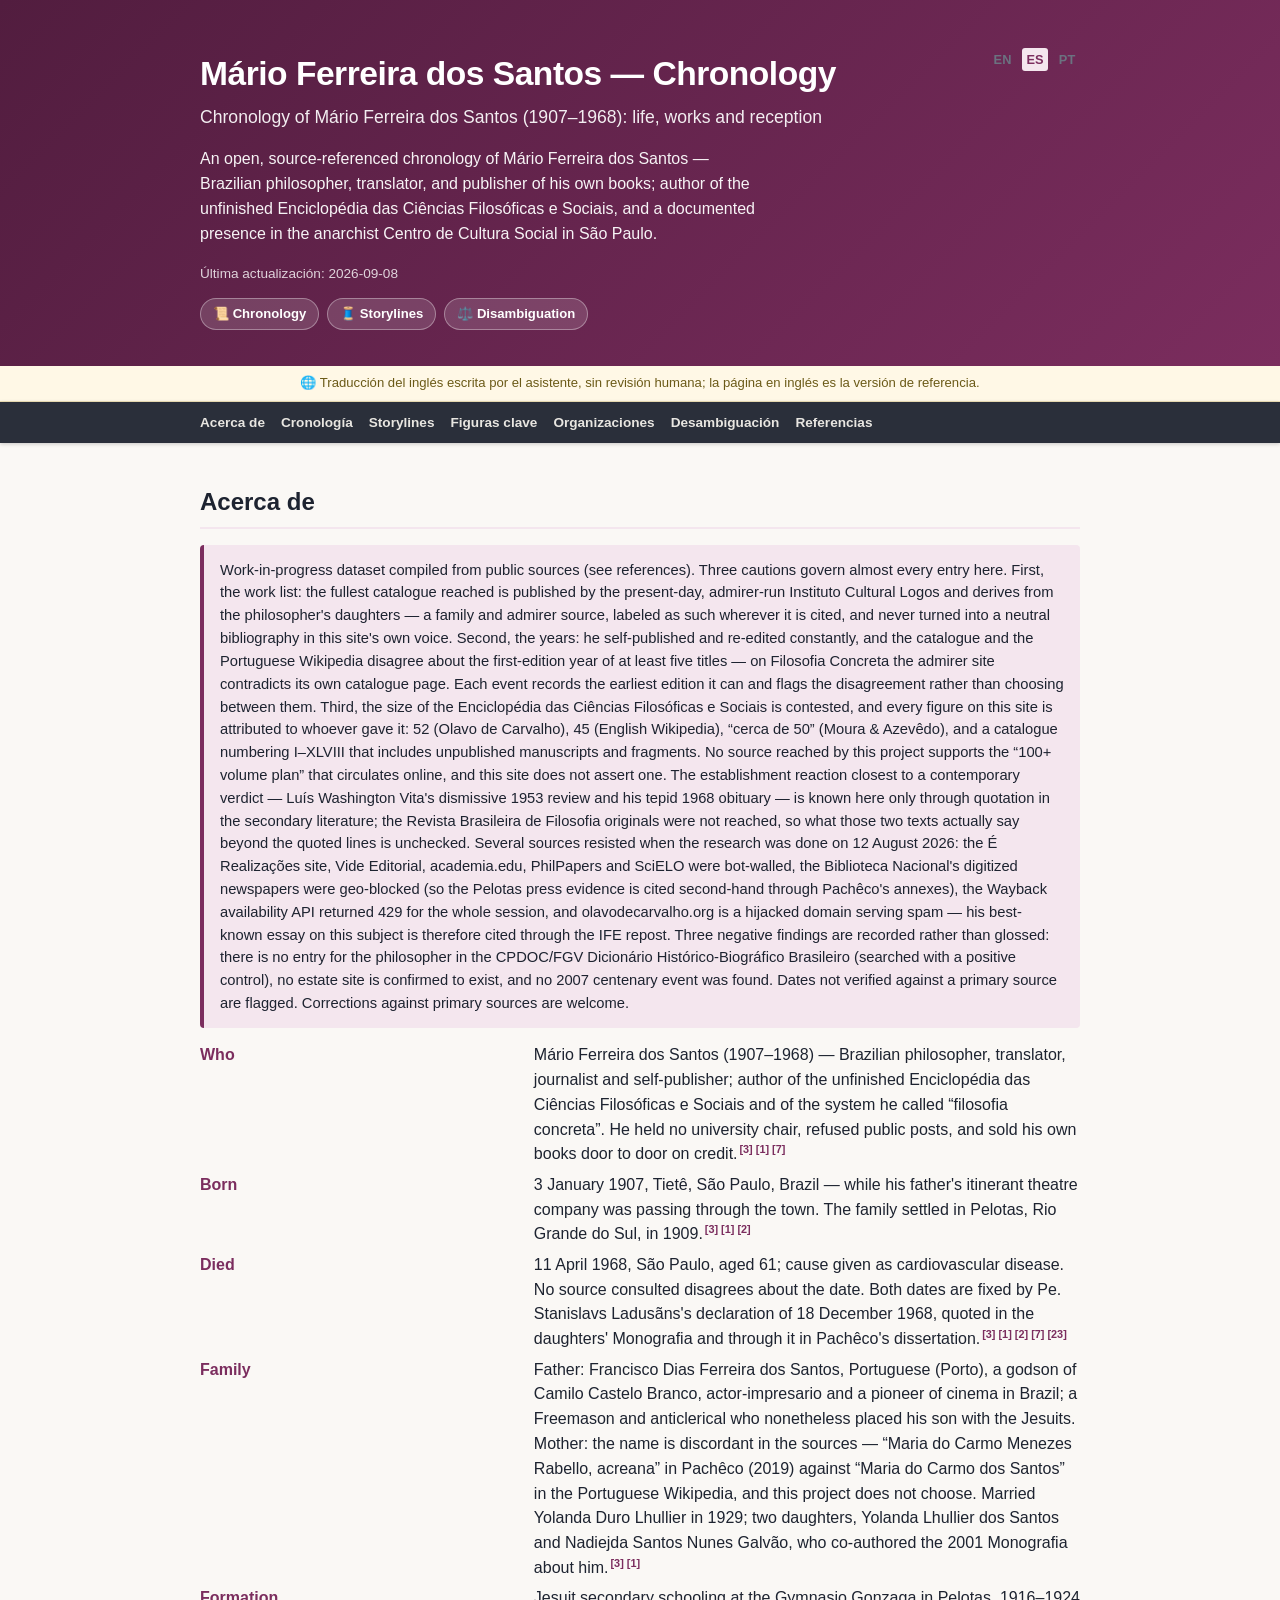
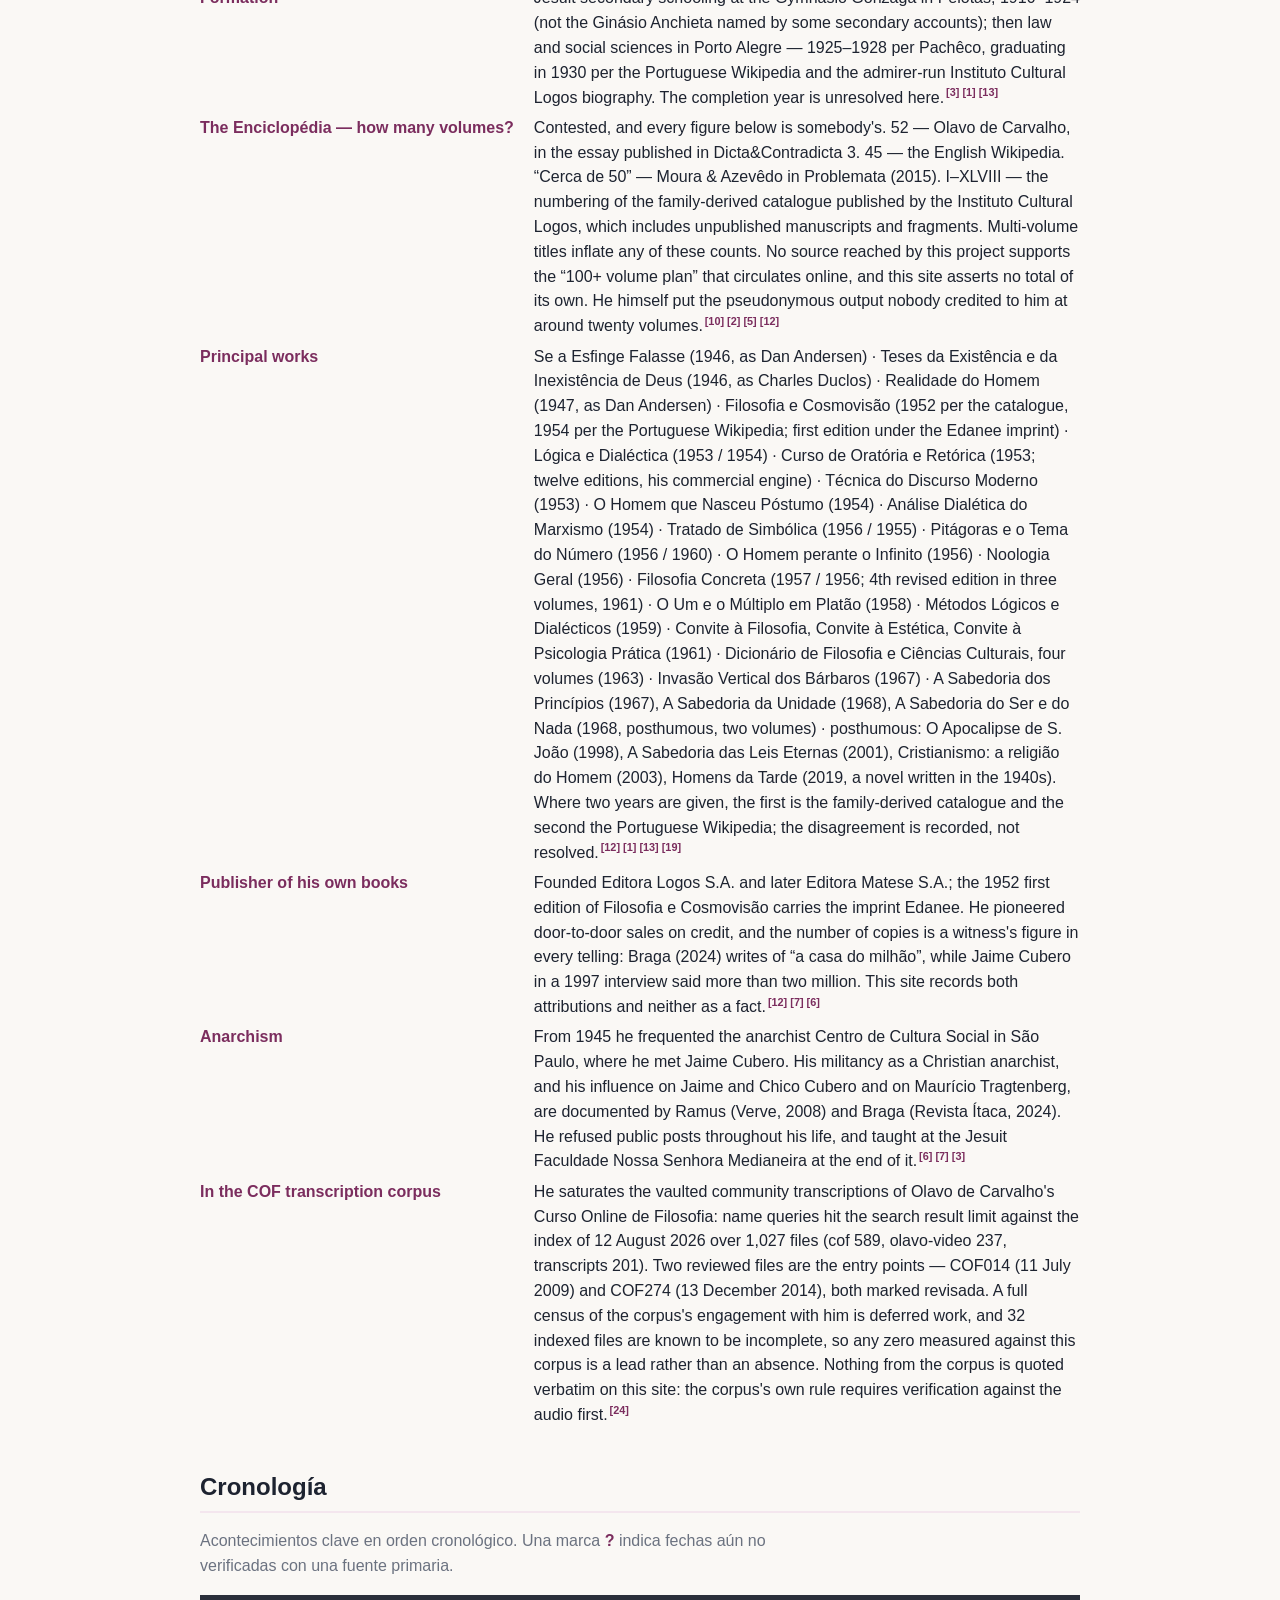
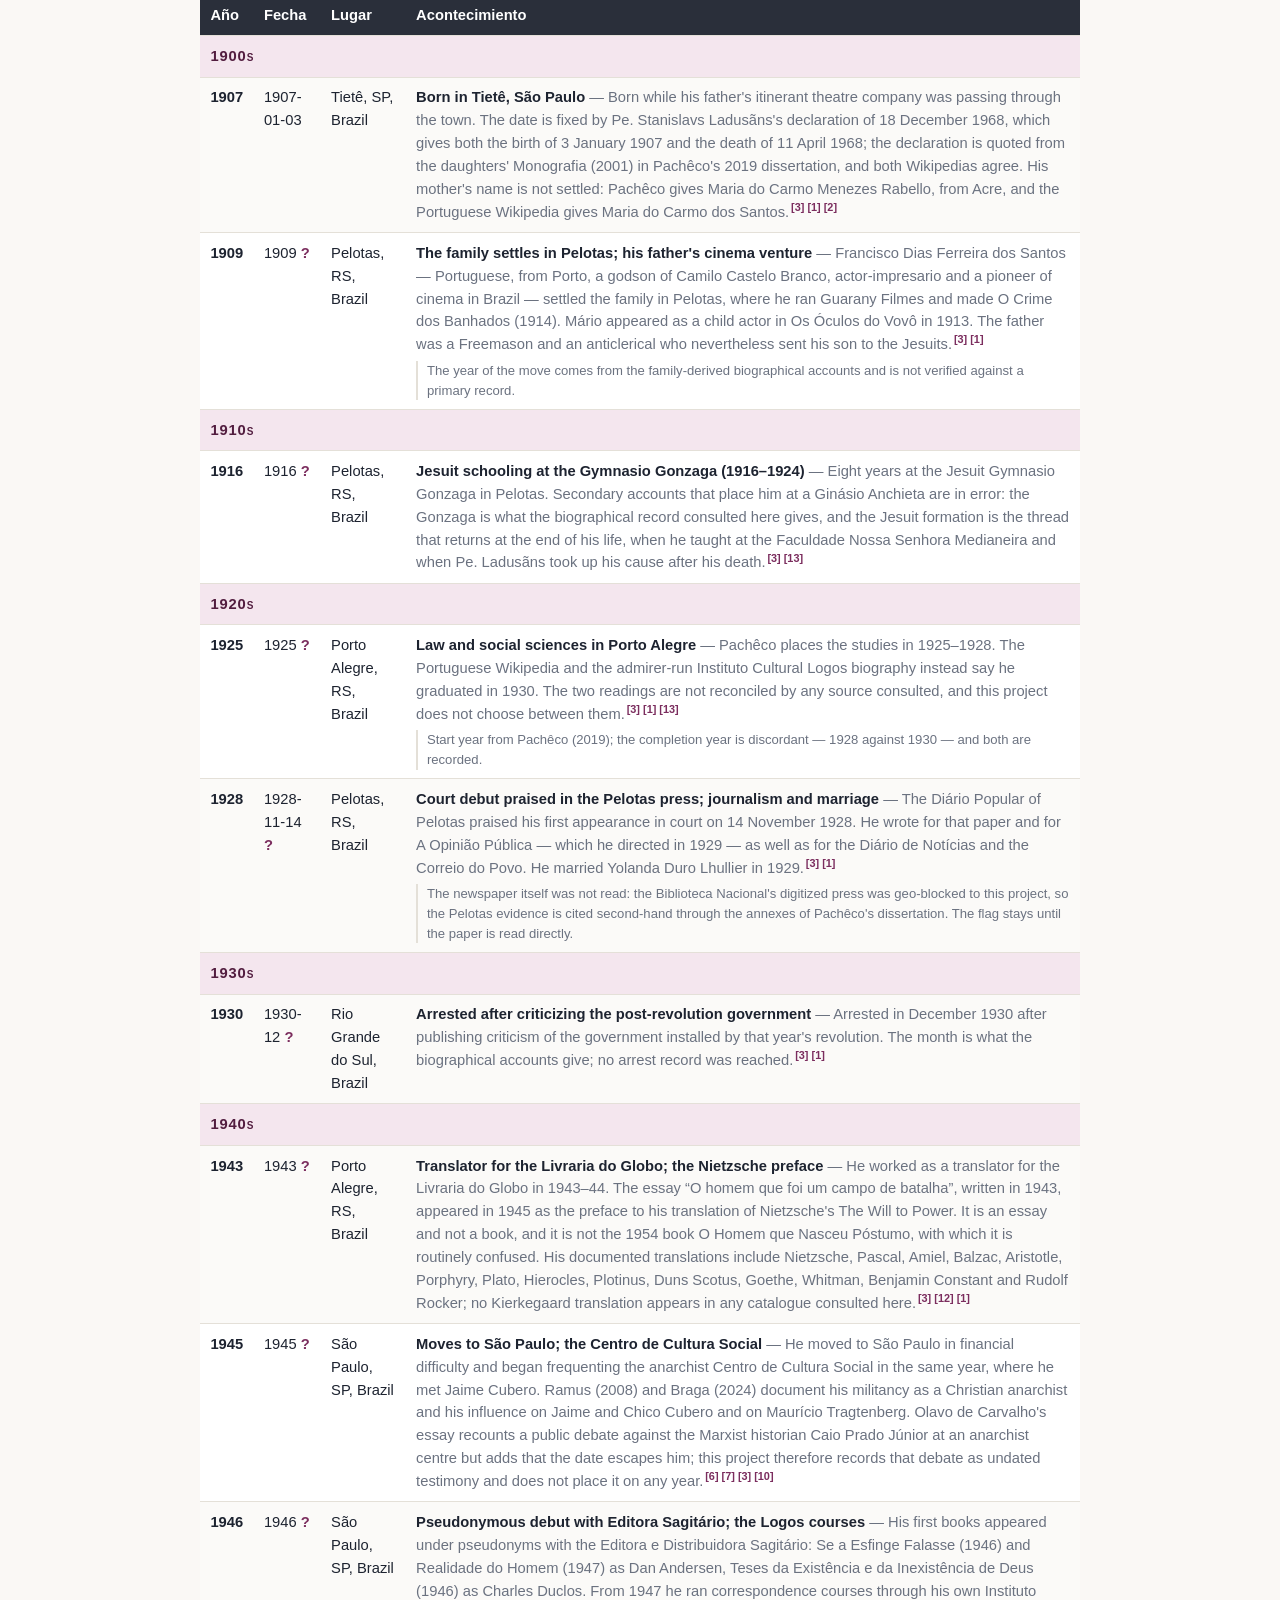
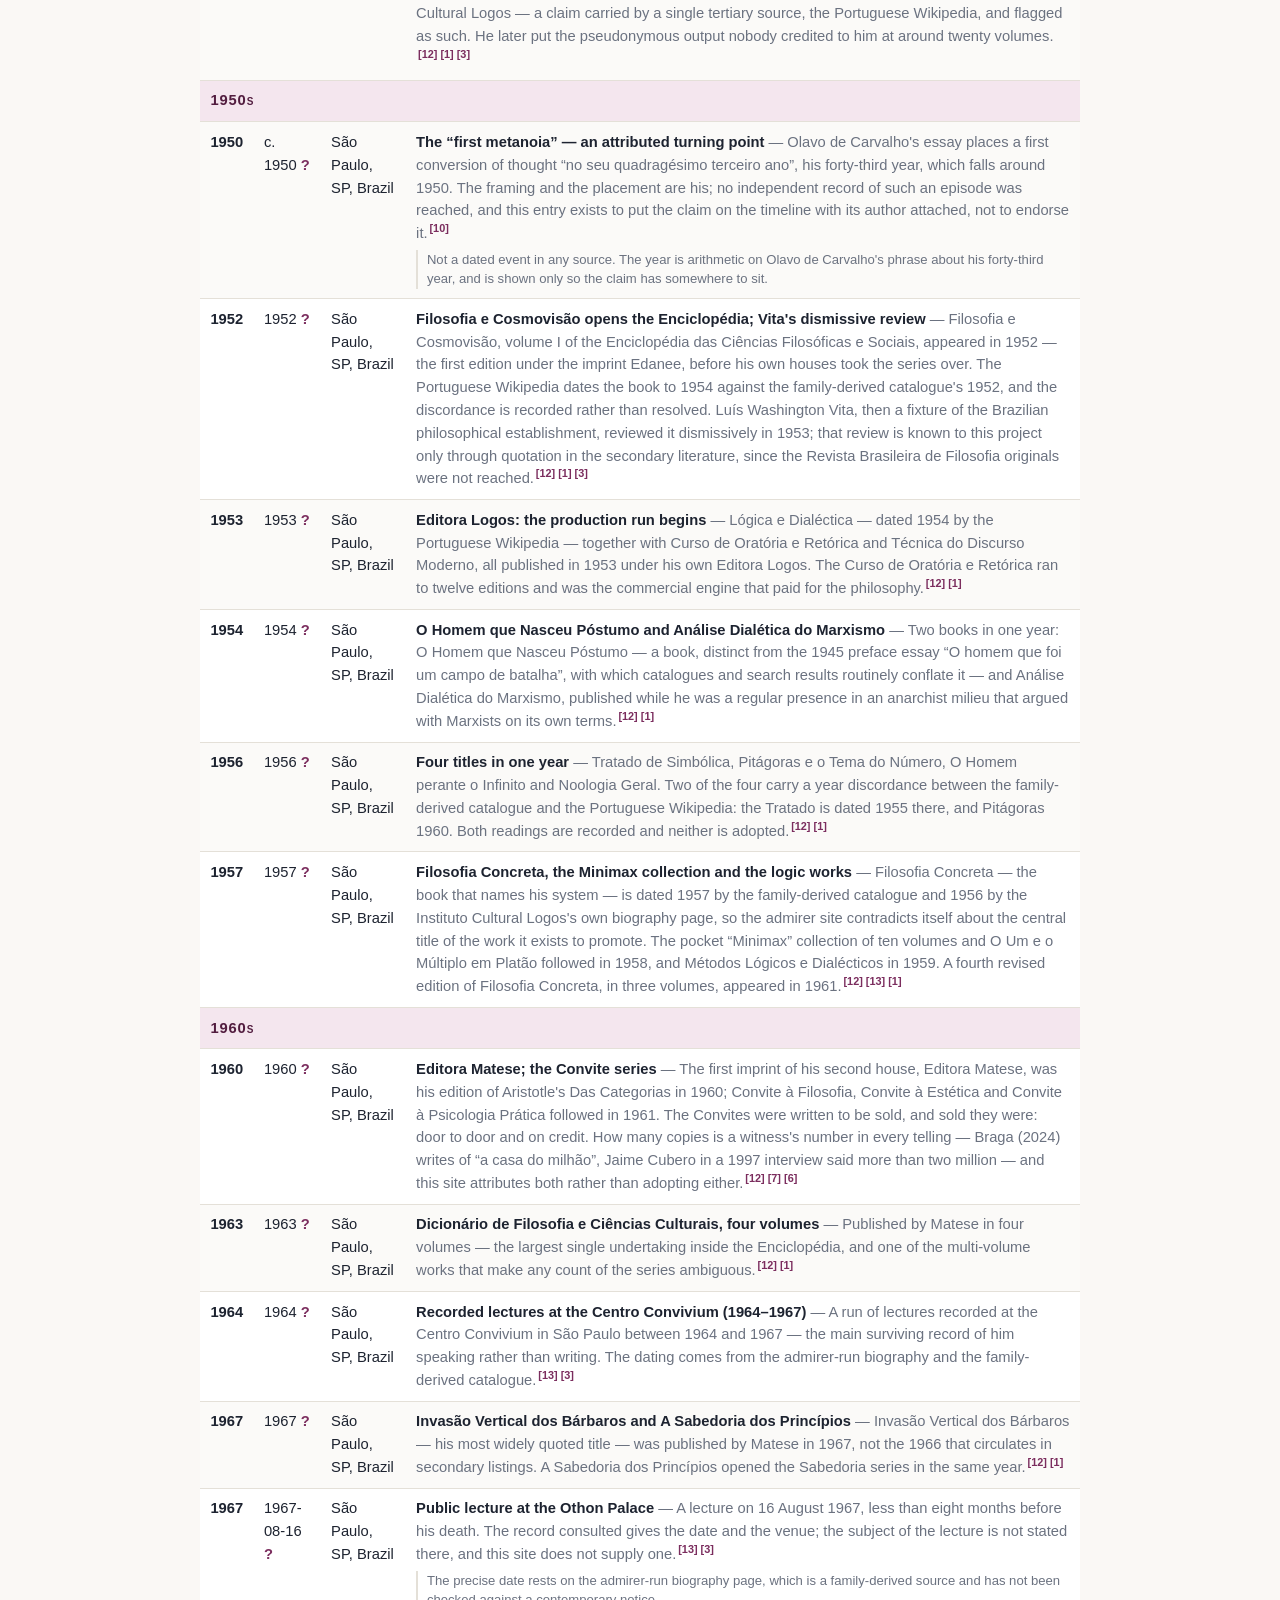
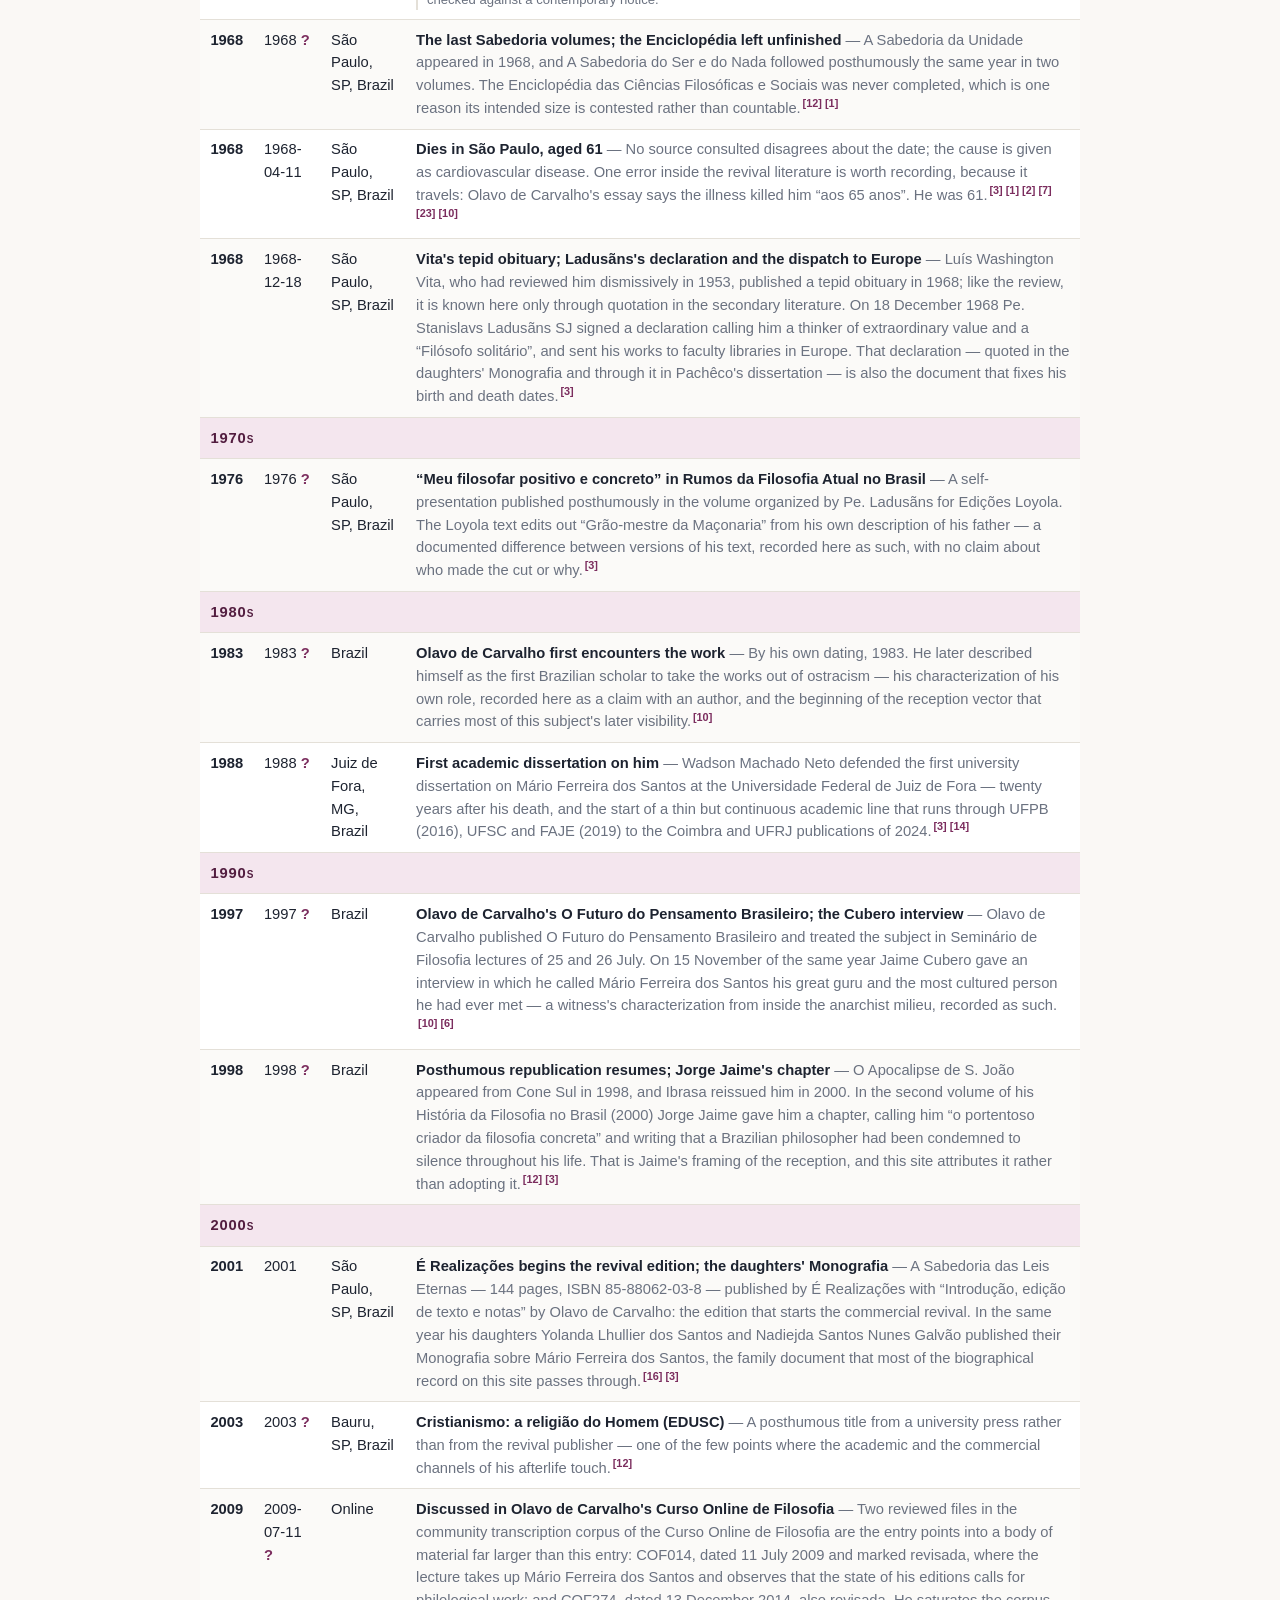
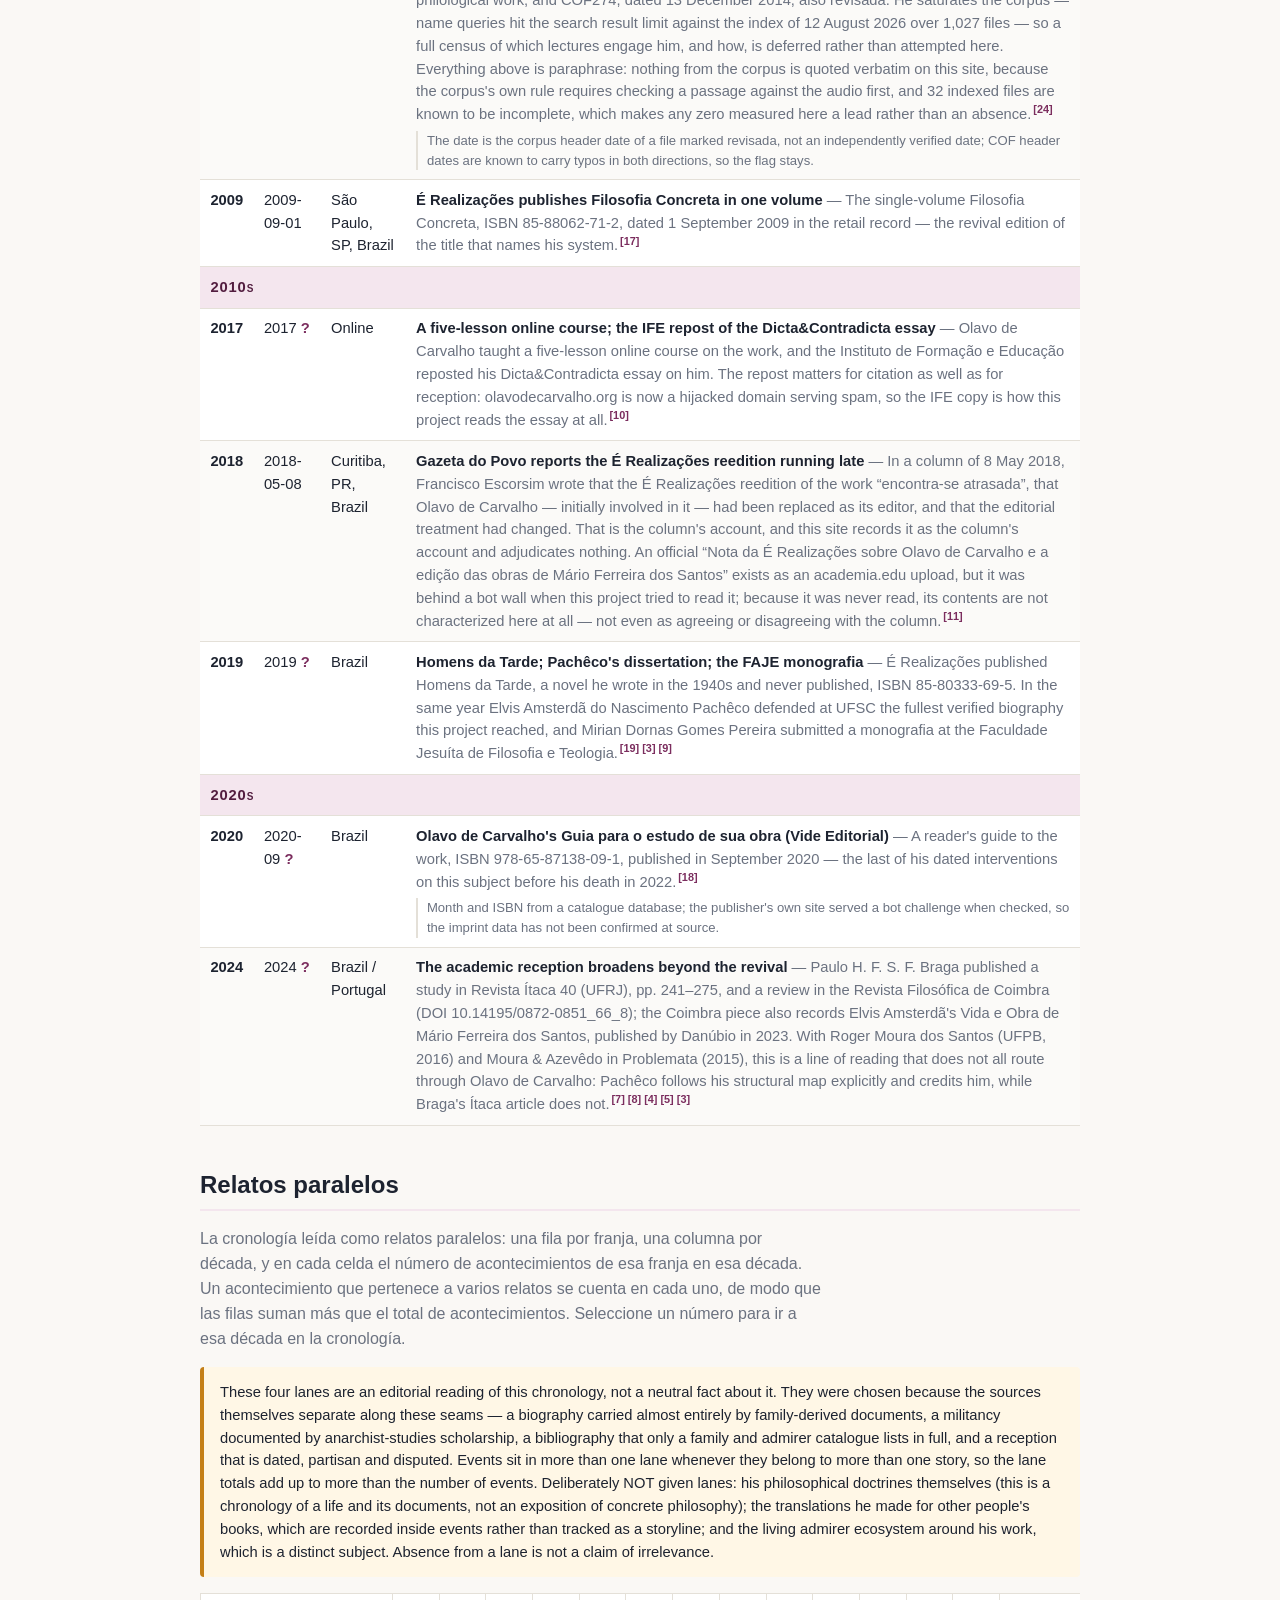
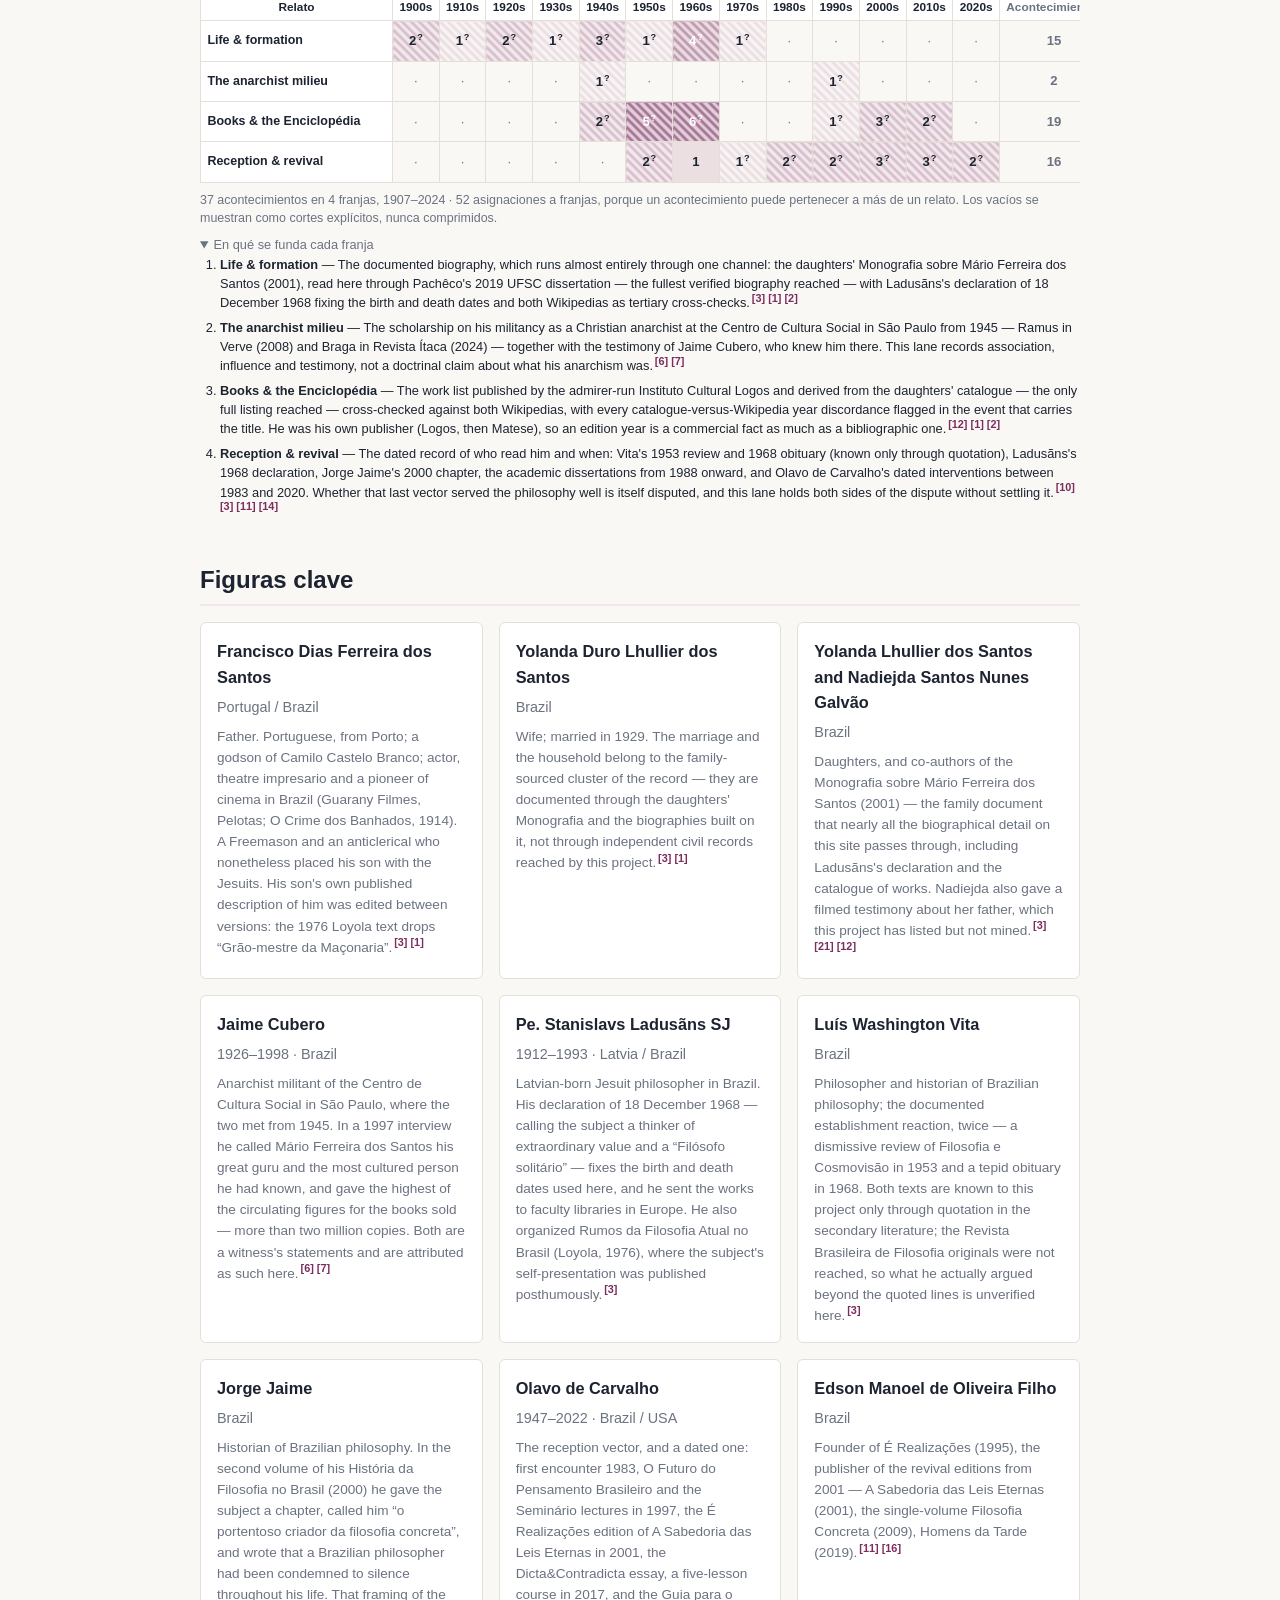
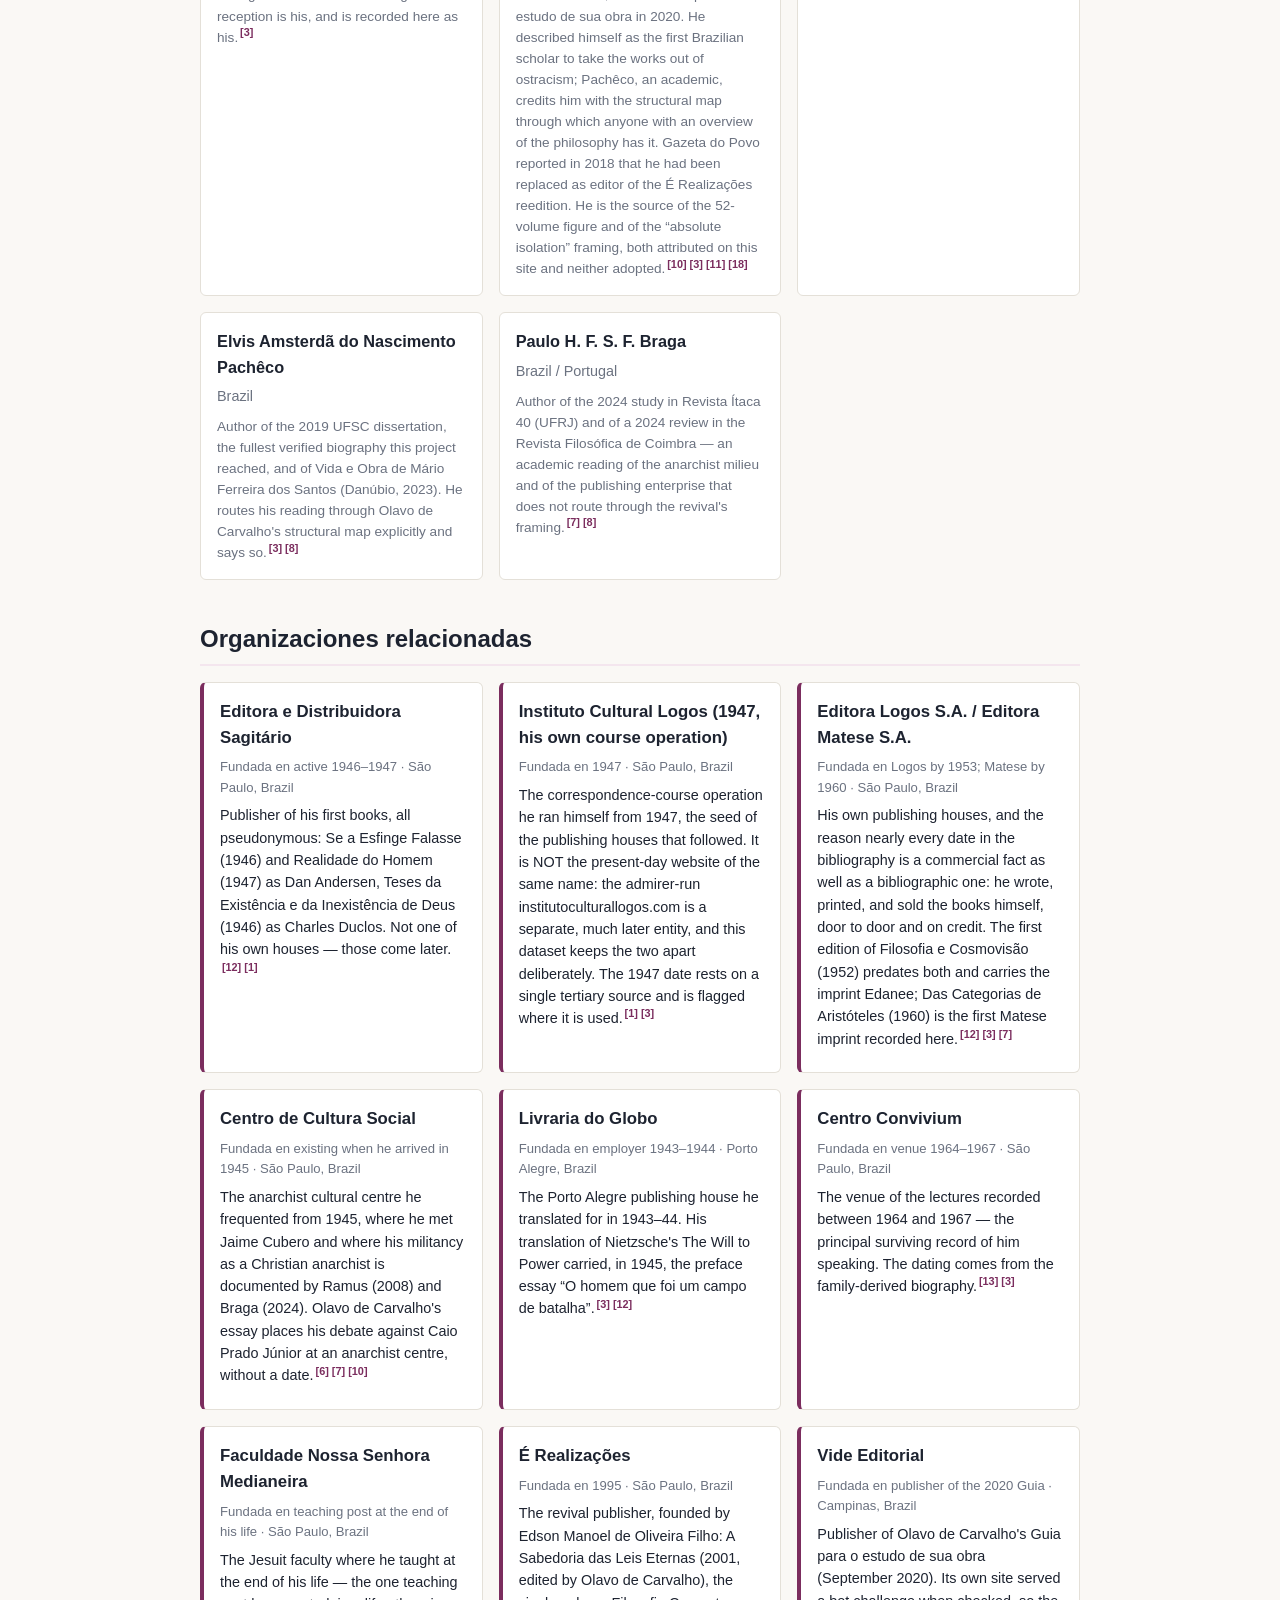
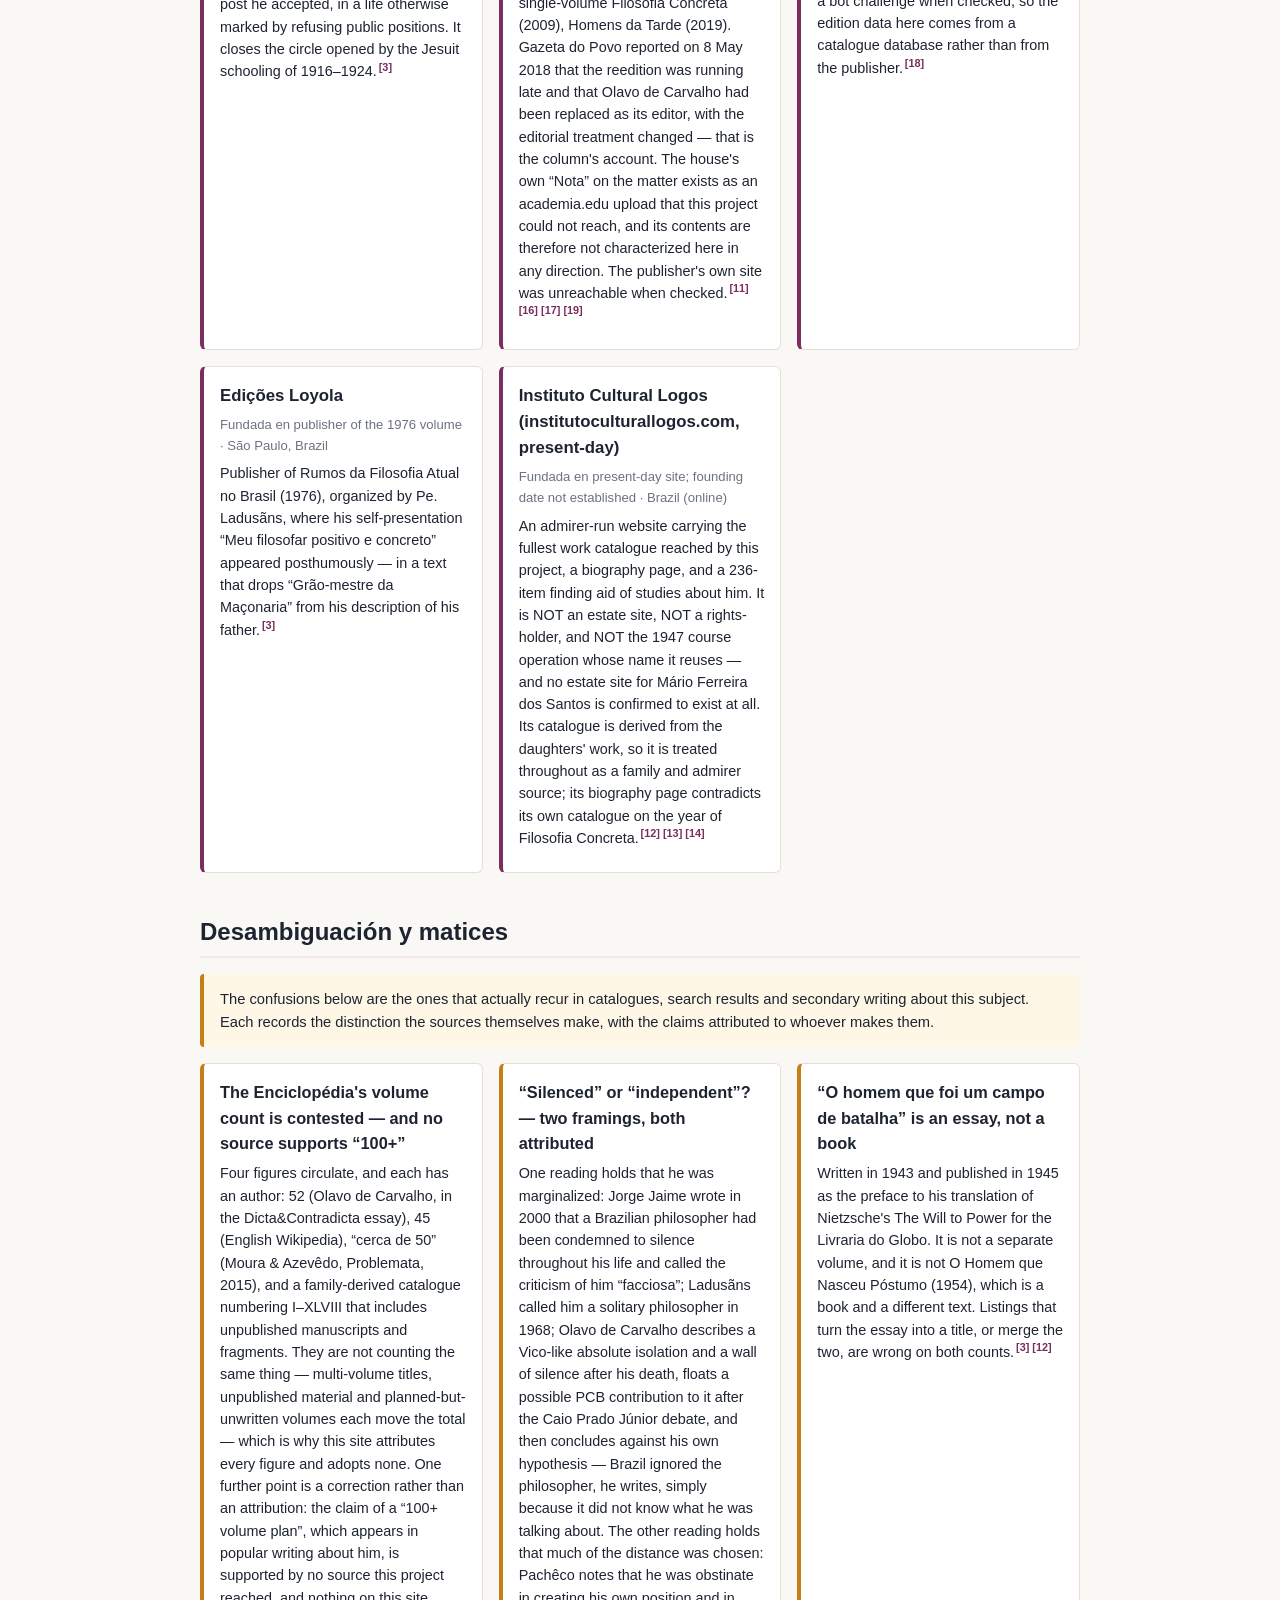
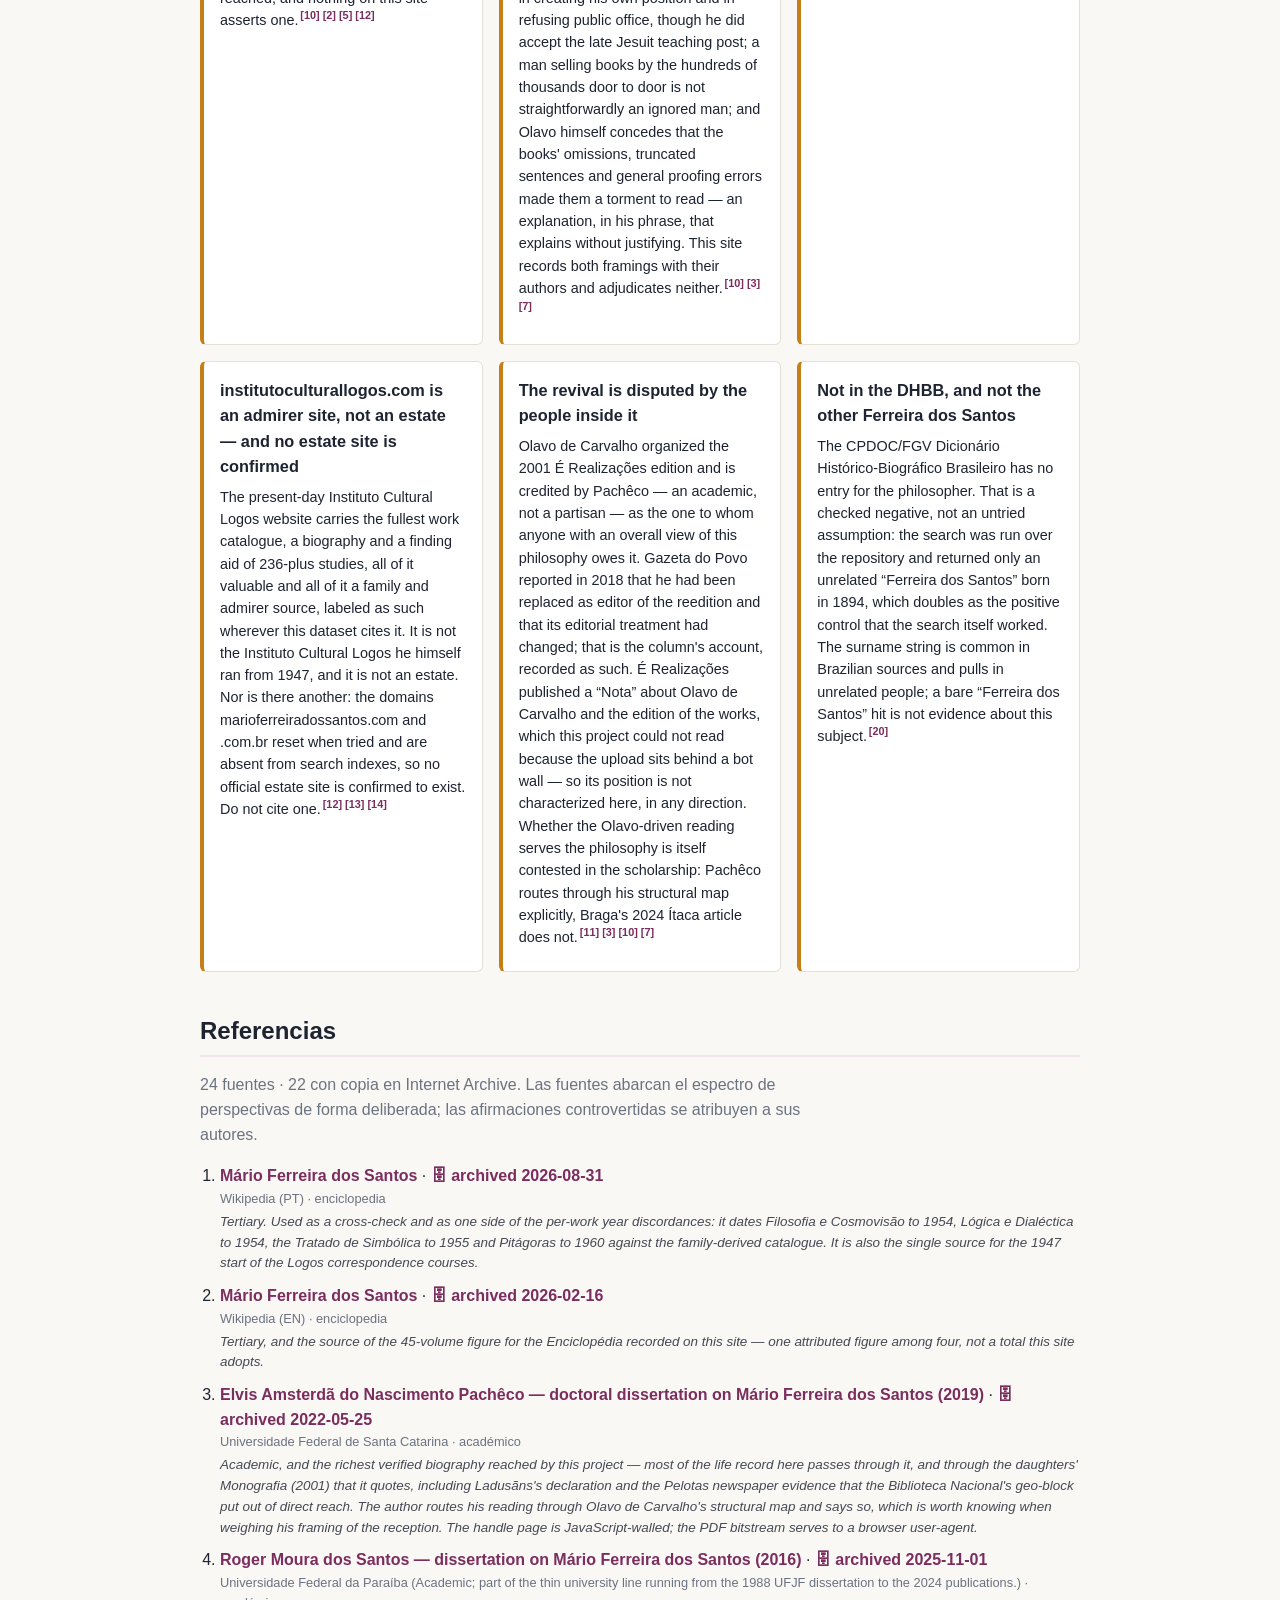
==== commit 4fada26a: "Wayback: refresh data/archives.json (scheduled preservation run)" ====
--- a/docs/es/index.html
+++ b/docs/es/index.html
@@ -581,7 +581,7 @@
 
     <section id="references">
       <h2>Referencias</h2>
-      <p class="section-intro">24 fuentes · 16 con copia en Internet Archive. Las fuentes abarcan el
+      <p class="section-intro">24 fuentes · 22 con copia en Internet Archive. Las fuentes abarcan el
       espectro de perspectivas de forma deliberada; las afirmaciones controvertidas se atribuyen a sus autores.</p>
       <ol class="references">
         <li id="ref-1">
@@ -604,7 +604,7 @@
           <span class="ref-meta">Universidade Federal da Paraíba (Academic; part of the thin university line running from the 1988 UFJF dissertation to the 2024 publications.) · académico</span>
         </li>
         <li id="ref-5">
-          <a href="https://dialnet.unirioja.es/descarga/articulo/5217427.pdf" rel="noopener noreferrer" target="_blank">Moura &amp; Azevêdo — article on Mário Ferreira dos Santos, Problemata (2015)</a>
+          <a href="https://dialnet.unirioja.es/descarga/articulo/5217427.pdf" rel="noopener noreferrer" target="_blank">Moura &amp; Azevêdo — article on Mário Ferreira dos Santos, Problemata (2015)</a> · <a class="archive-link" href="https://web.archive.org/web/20260914125929/https://dialnet.unirioja.es/descarga/articulo/5217427.pdf" rel="noopener noreferrer" target="_blank">🗄 archived 2026-09-14</a>
           <span class="ref-meta">Problemata (UFPB) · académico</span>
           <span class="ref-note">Academic; the source of the “cerca de 50 volumes” estimate for the Enciclopédia, cited here as one attributed figure among four. Read through the Dialnet mirror.</span>
         </li>
@@ -619,7 +619,7 @@
           <span class="ref-note">Academic; a recent reading that does not route through the revival&#39;s framing, and the source of “a casa do milhão” as the figure for copies sold — a figure attributed to it here, not adopted.</span>
         </li>
         <li id="ref-8">
-          <a href="https://impactum-journals.uc.pt/rfc/article/download/14352/10025/66247" rel="noopener noreferrer" target="_blank">Paulo H. F. S. F. Braga — review, Revista Filosófica de Coimbra 66 (2024), DOI 10.14195/0872-0851_66_8</a>
+          <a href="https://impactum-journals.uc.pt/rfc/article/download/14352/10025/66247" rel="noopener noreferrer" target="_blank">Paulo H. F. S. F. Braga — review, Revista Filosófica de Coimbra 66 (2024), DOI 10.14195/0872-0851_66_8</a> · <a class="archive-link" href="https://web.archive.org/web/20260914125951/https://impactum-journals.uc.pt/rfc/article/download/14352/10025/66247" rel="noopener noreferrer" target="_blank">🗄 archived 2026-09-14</a>
           <span class="ref-meta">Revista Filosófica de Coimbra (Universidade de Coimbra) · académico</span>
           <span class="ref-note">Academic; the Portuguese end of the 2024 reception, and the record through which this project knows of Elvis Amsterdã&#39;s 2023 Vida e Obra de Mário Ferreira dos Santos.</span>
         </li>
@@ -644,7 +644,7 @@
           <span class="ref-note">Admirer-run and family-derived: the fullest work list reached, numbering the series I–XLVIII including unpublished manuscripts and fragments, and treated throughout this dataset as a family and admirer source rather than a neutral bibliography. It is not an estate site and has no connection to the 1947 course operation whose name it reuses.</span>
         </li>
         <li id="ref-13">
-          <a href="https://www.institutoculturallogos.com/p/biografia-e-fotos.html" rel="noopener noreferrer" target="_blank">Biografia e fotos — Mário Ferreira dos Santos</a>
+          <a href="https://www.institutoculturallogos.com/p/biografia-e-fotos.html" rel="noopener noreferrer" target="_blank">Biografia e fotos — Mário Ferreira dos Santos</a> · <a class="archive-link" href="https://web.archive.org/web/20260914130049/https://www.institutoculturallogos.com/p/biografia-e-fotos.html" rel="noopener noreferrer" target="_blank">🗄 archived 2026-09-14</a>
           <span class="ref-meta">Instituto Cultural Logos (institutoculturallogos.com) · web</span>
           <span class="ref-note">Admirer-run biography page, family-derived. It contradicts the same site&#39;s own catalogue on the year of Filosofia Concreta, which is why both years appear on this site and neither is adopted.</span>
         </li>
@@ -664,17 +664,17 @@
           <span class="ref-note">Reader-catalogue database, used only for the 2001 edition&#39;s imprint, pagination (144 pp.) and ISBN (85-88062-03-8), and for the credit line naming Olavo de Carvalho as editor of the text. It refused the fetch tool and served to a browser user-agent.</span>
         </li>
         <li id="ref-17">
-          <a href="https://www.amazon.com.br/Filosofia-Concreta-Mario-Ferreira-Santos/dp/8588062712" rel="noopener noreferrer" target="_blank">Filosofia Concreta (É Realizações, 2009) — retail record</a>
+          <a href="https://www.amazon.com.br/Filosofia-Concreta-Mario-Ferreira-Santos/dp/8588062712" rel="noopener noreferrer" target="_blank">Filosofia Concreta (É Realizações, 2009) — retail record</a> · <a class="archive-link" href="https://web.archive.org/web/20260914130145/https://www.amazon.com.br/Filosofia-Concreta-Mario-Ferreira-Santos/dp/8588062712" rel="noopener noreferrer" target="_blank">🗄 archived 2026-09-14</a>
           <span class="ref-meta">Amazon.com.br · base de datos</span>
           <span class="ref-note">Retail listing, used only for the single-volume edition&#39;s publication date (1 September 2009) and ISBN (85-88062-71-2).</span>
         </li>
         <li id="ref-18">
-          <a href="https://www.goodreads.com/book/show/55359677-m-rio-ferreira-dos-santos" rel="noopener noreferrer" target="_blank">Mário Ferreira dos Santos: guia para o estudo de sua obra (Vide Editorial, 2020)</a>
+          <a href="https://www.goodreads.com/book/show/55359677-m-rio-ferreira-dos-santos" rel="noopener noreferrer" target="_blank">Mário Ferreira dos Santos: guia para o estudo de sua obra (Vide Editorial, 2020)</a> · <a class="archive-link" href="https://web.archive.org/web/20260914130203/https://www.goodreads.com/book/show/55359677-m-rio-ferreira-dos-santos" rel="noopener noreferrer" target="_blank">🗄 archived 2026-09-14</a>
           <span class="ref-meta">Goodreads · base de datos</span>
           <span class="ref-note">Catalogue database, used for the 2020 Guia&#39;s month and ISBN because the publisher&#39;s own site served a bot challenge when checked.</span>
         </li>
         <li id="ref-19">
-          <a href="https://books.google.com/books/about/Homens_da_Tarde.html?id=ALGtDwAAQBAJ" rel="noopener noreferrer" target="_blank">Homens da Tarde (É Realizações, 2019) — catalogue record</a>
+          <a href="https://books.google.com/books/about/Homens_da_Tarde.html?id=ALGtDwAAQBAJ" rel="noopener noreferrer" target="_blank">Homens da Tarde (É Realizações, 2019) — catalogue record</a> · <a class="archive-link" href="https://web.archive.org/web/20260914130229/https://books.google.com/books/about/Homens_da_Tarde.html?id=ALGtDwAAQBAJ" rel="noopener noreferrer" target="_blank">🗄 archived 2026-09-14</a>
           <span class="ref-meta">Google Books (Catalogue database, used for the 2019 posthumous publication of the 1940s novel and its ISBN.) · base de datos</span>
         </li>
         <li id="ref-20">
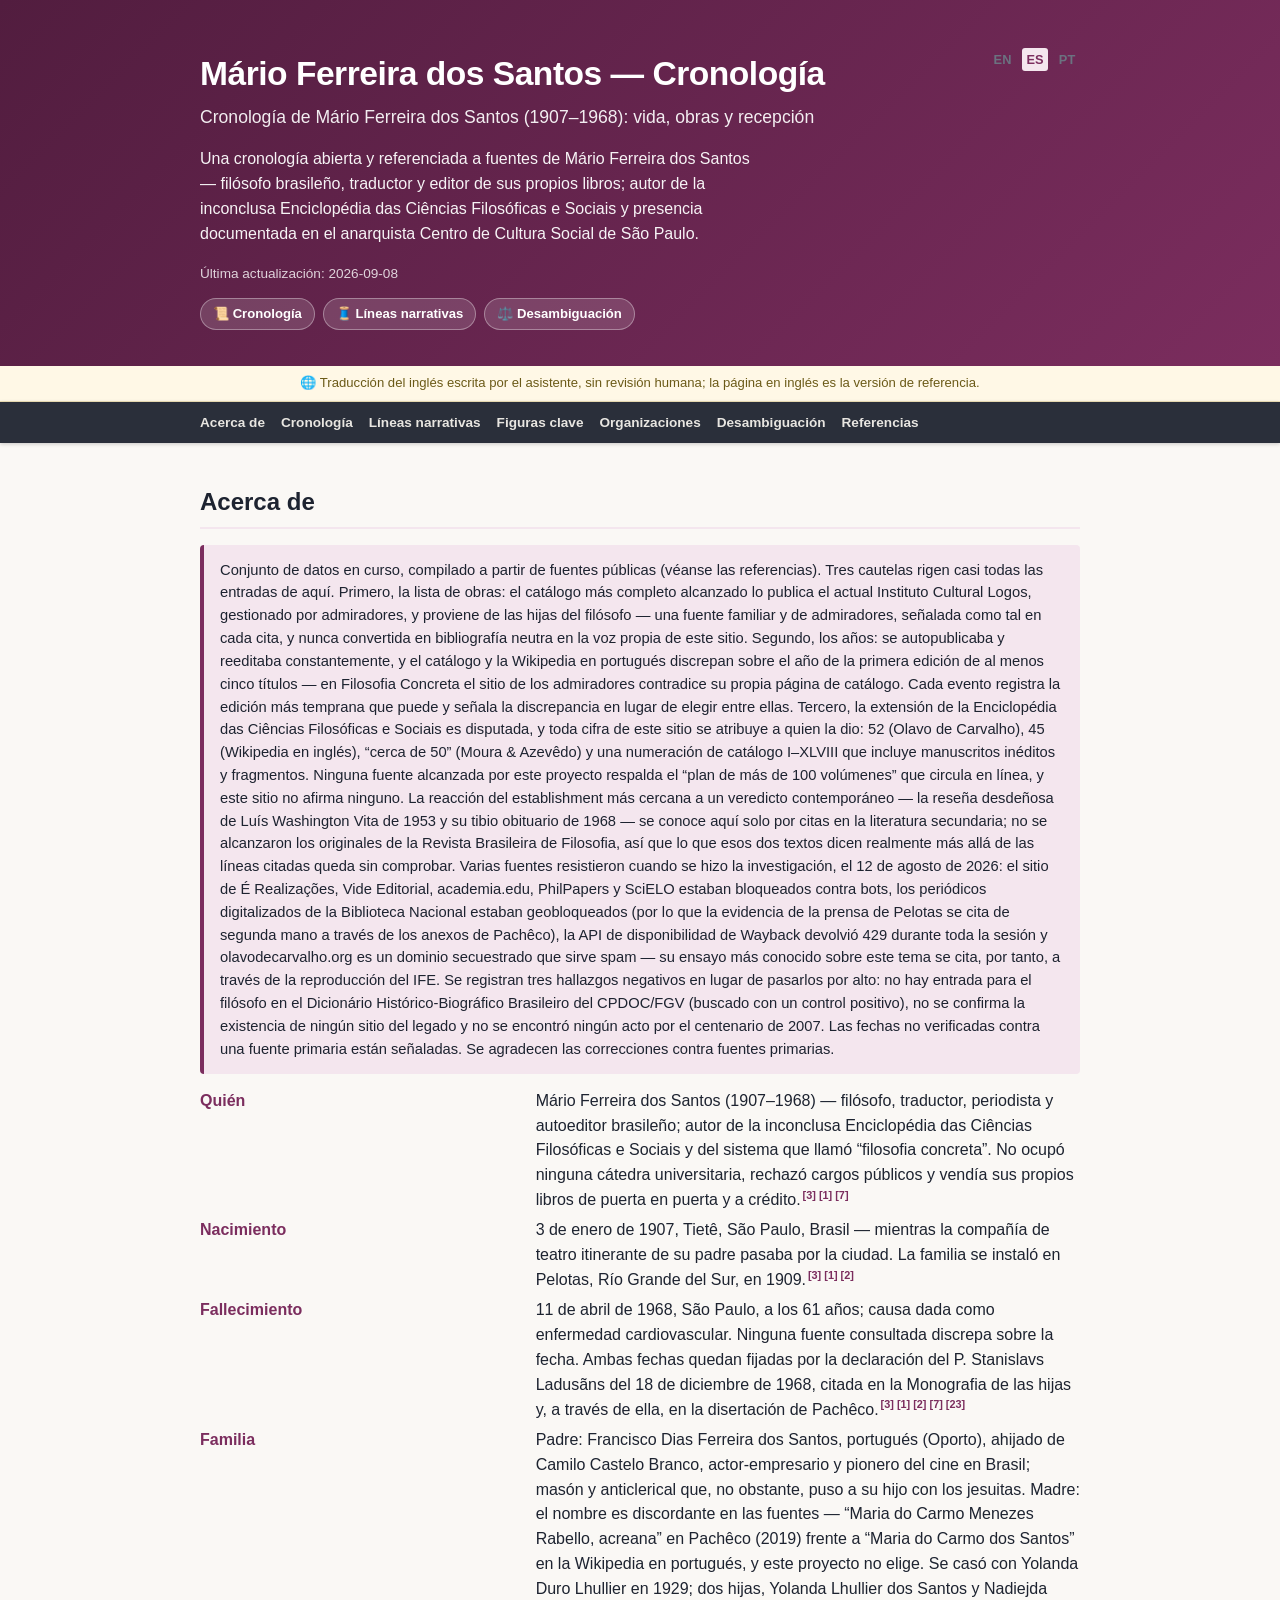
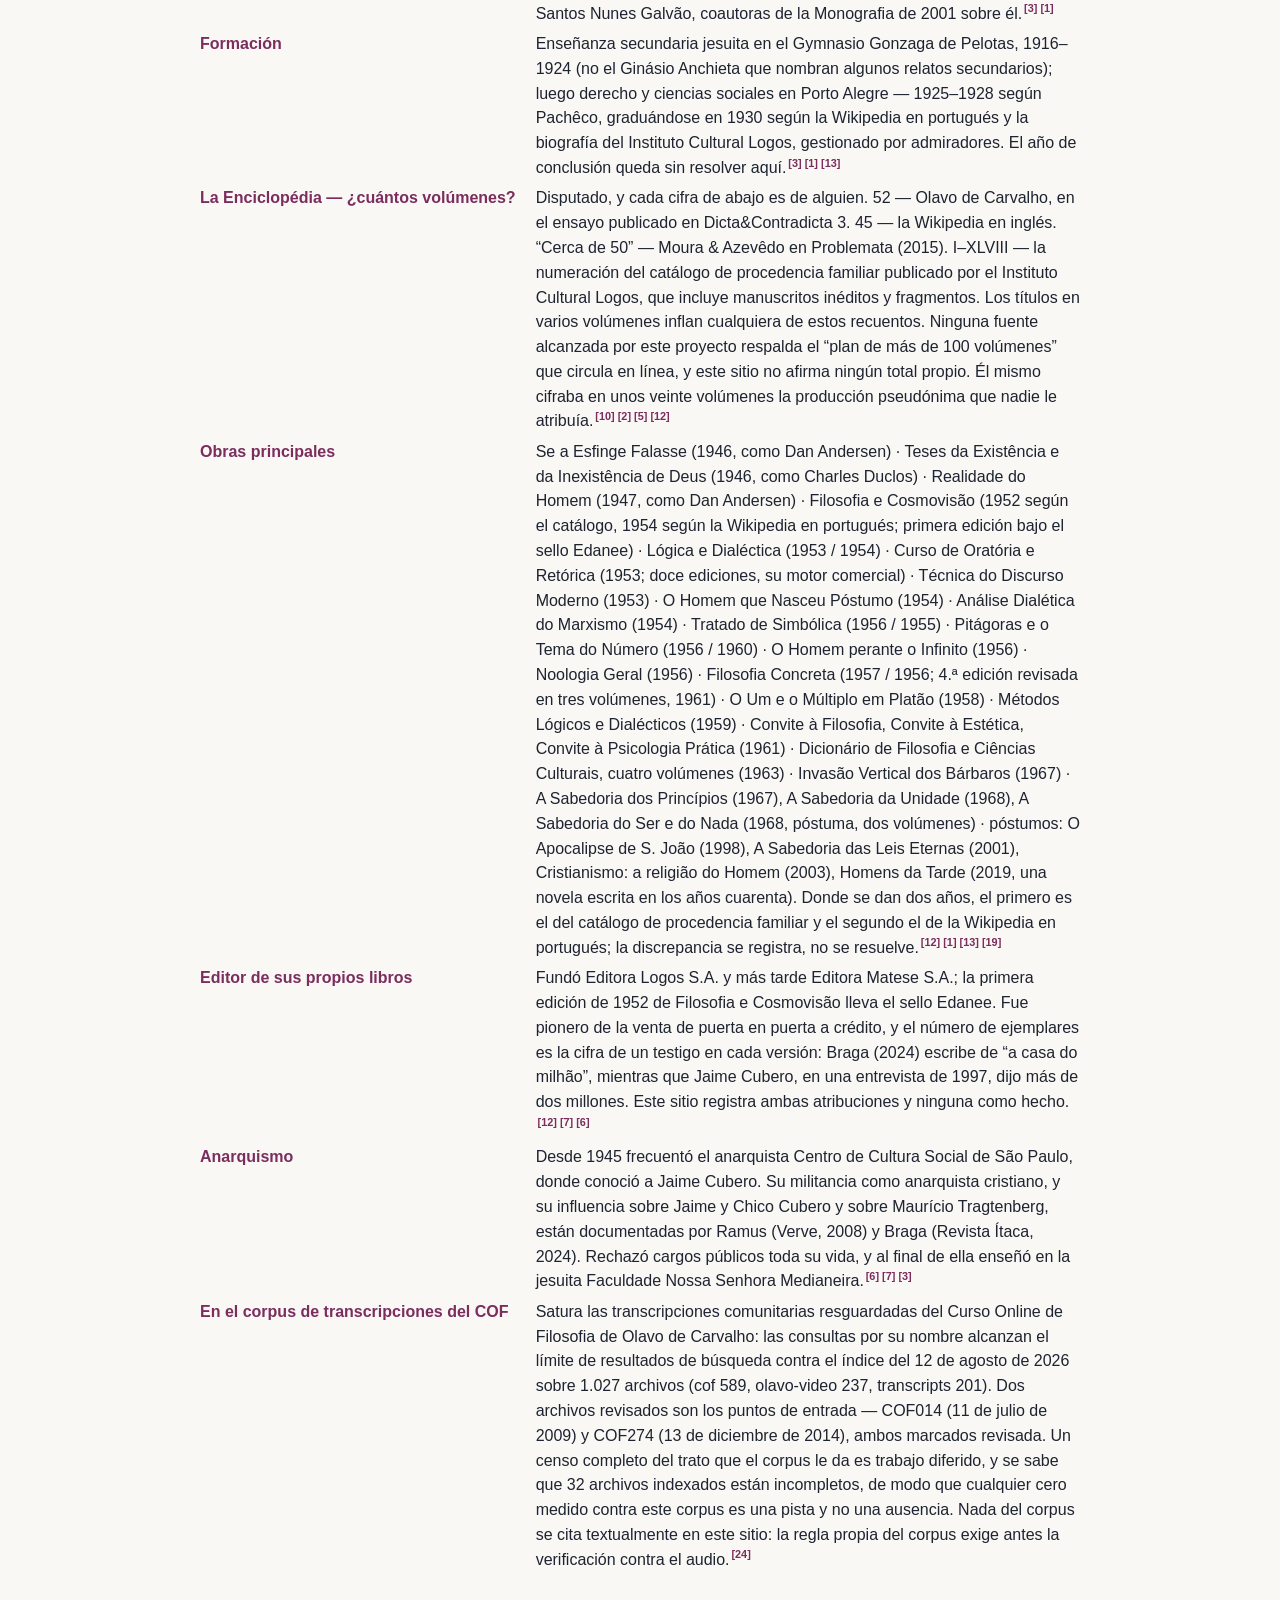
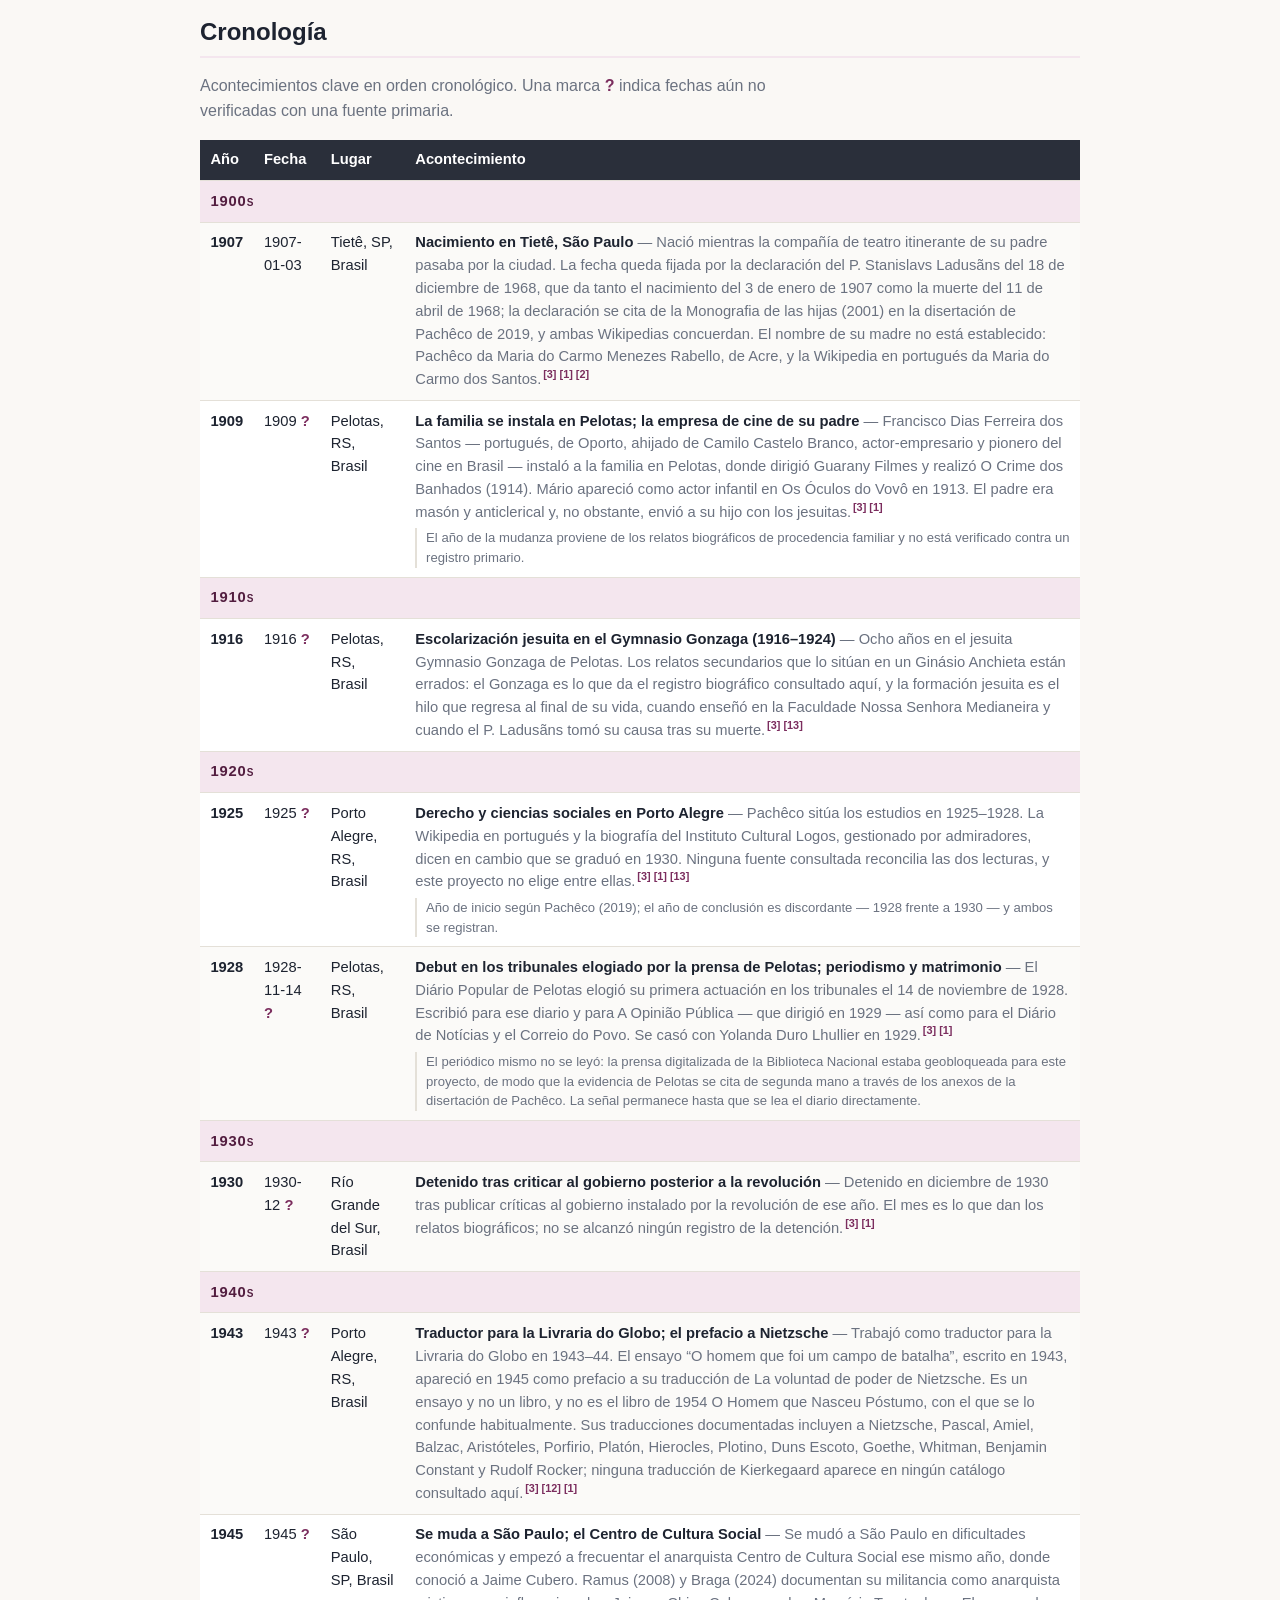
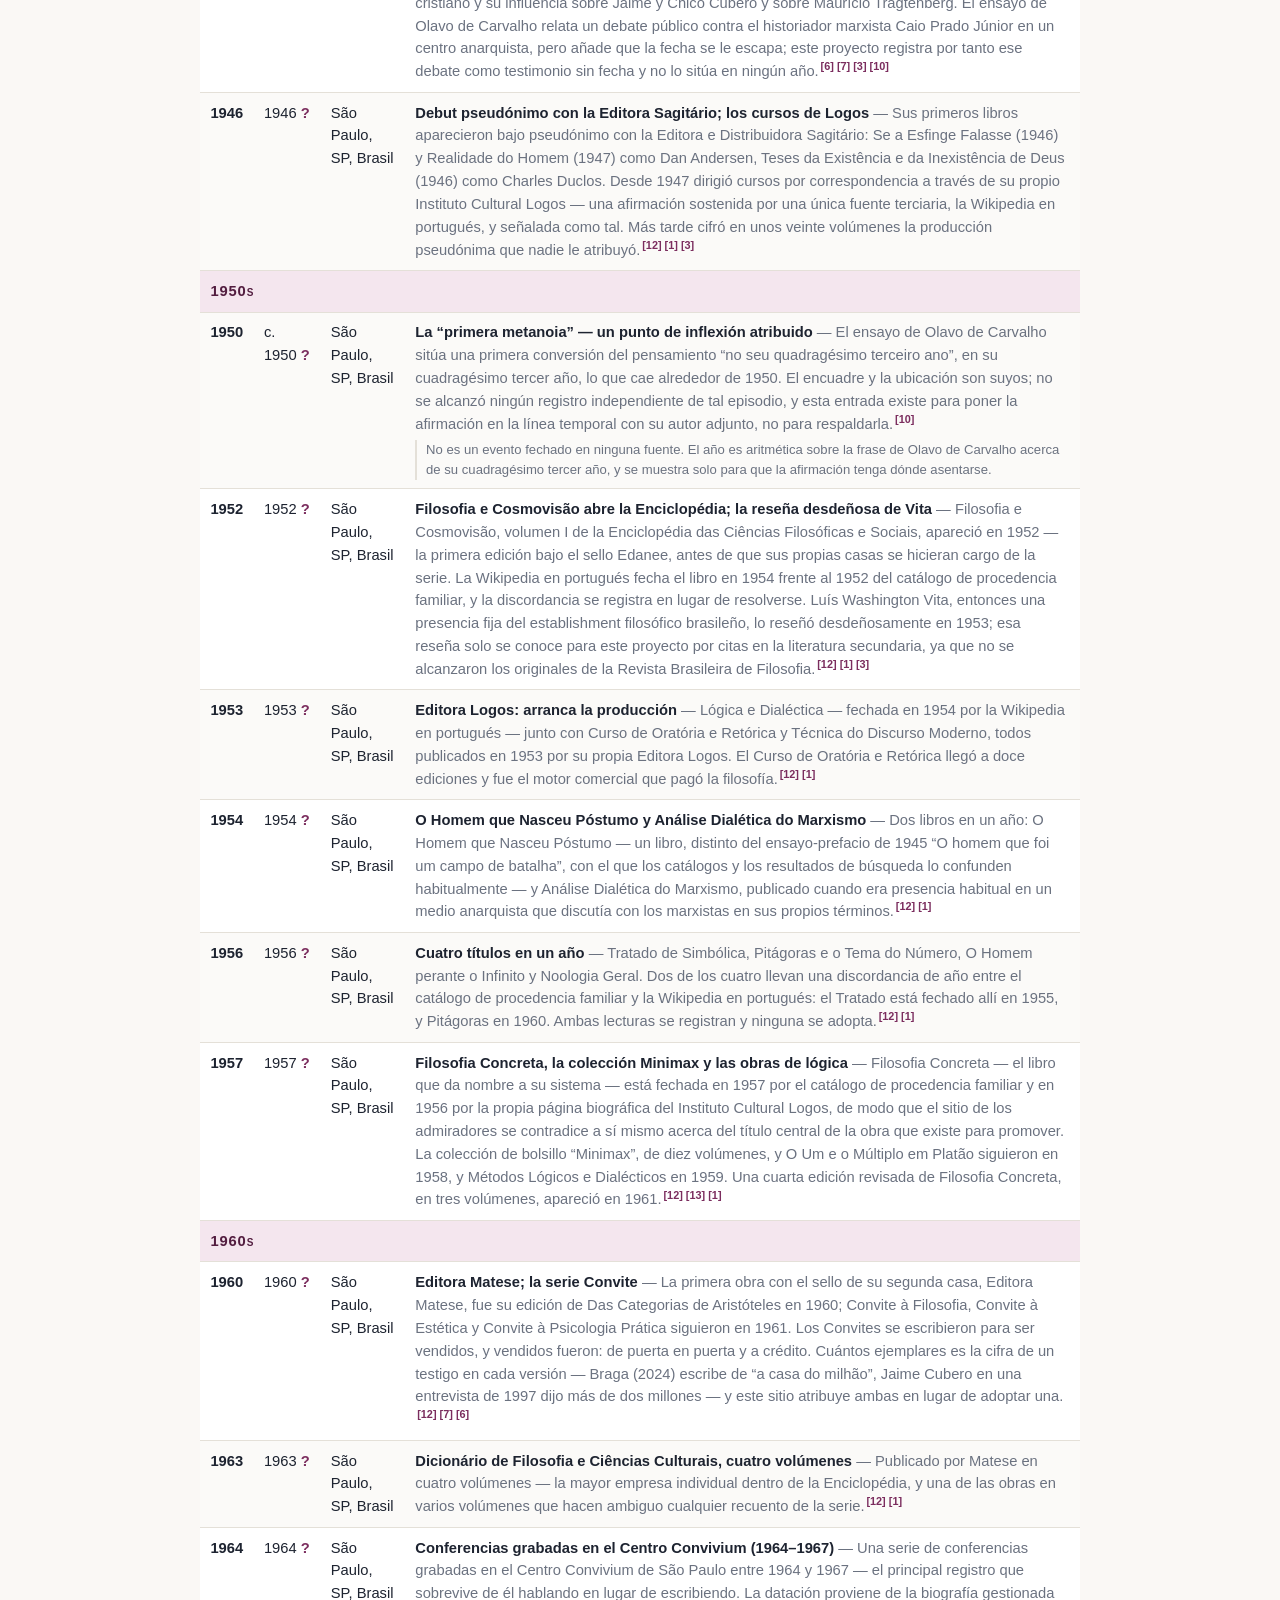
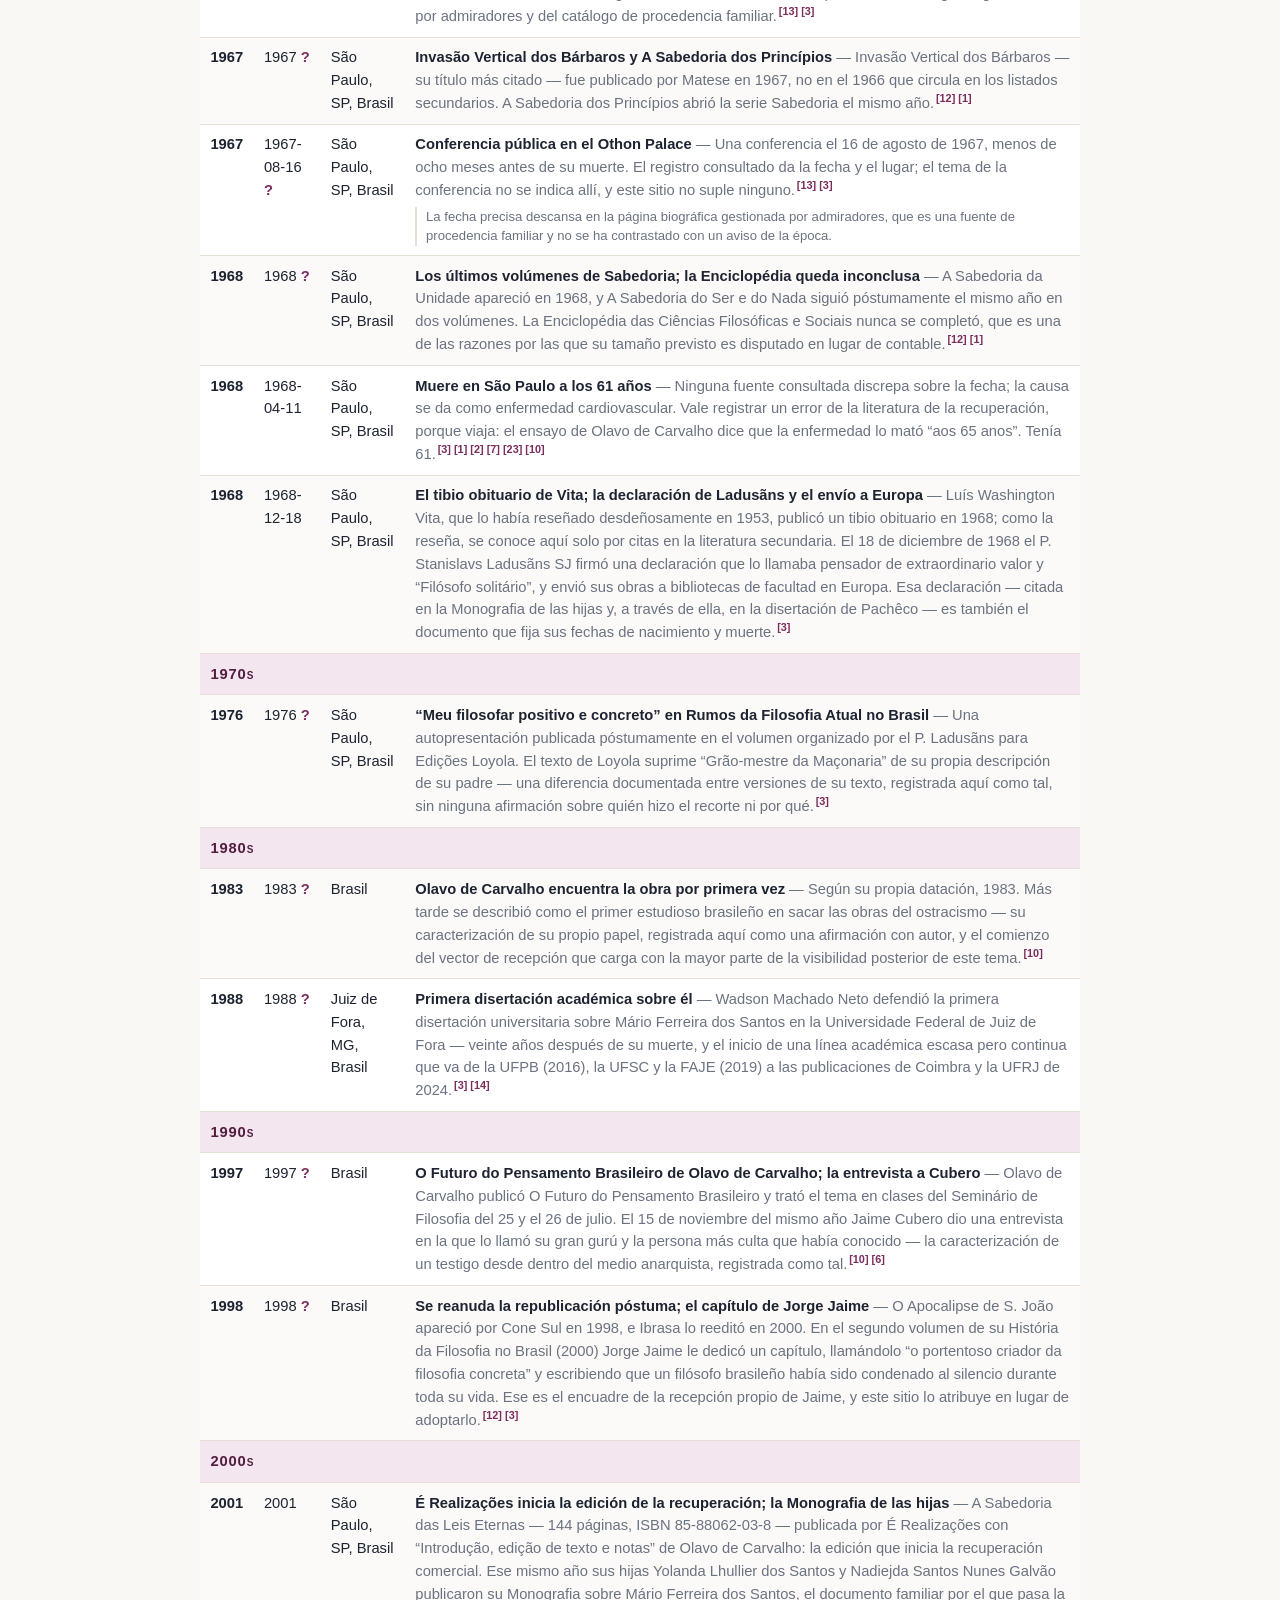
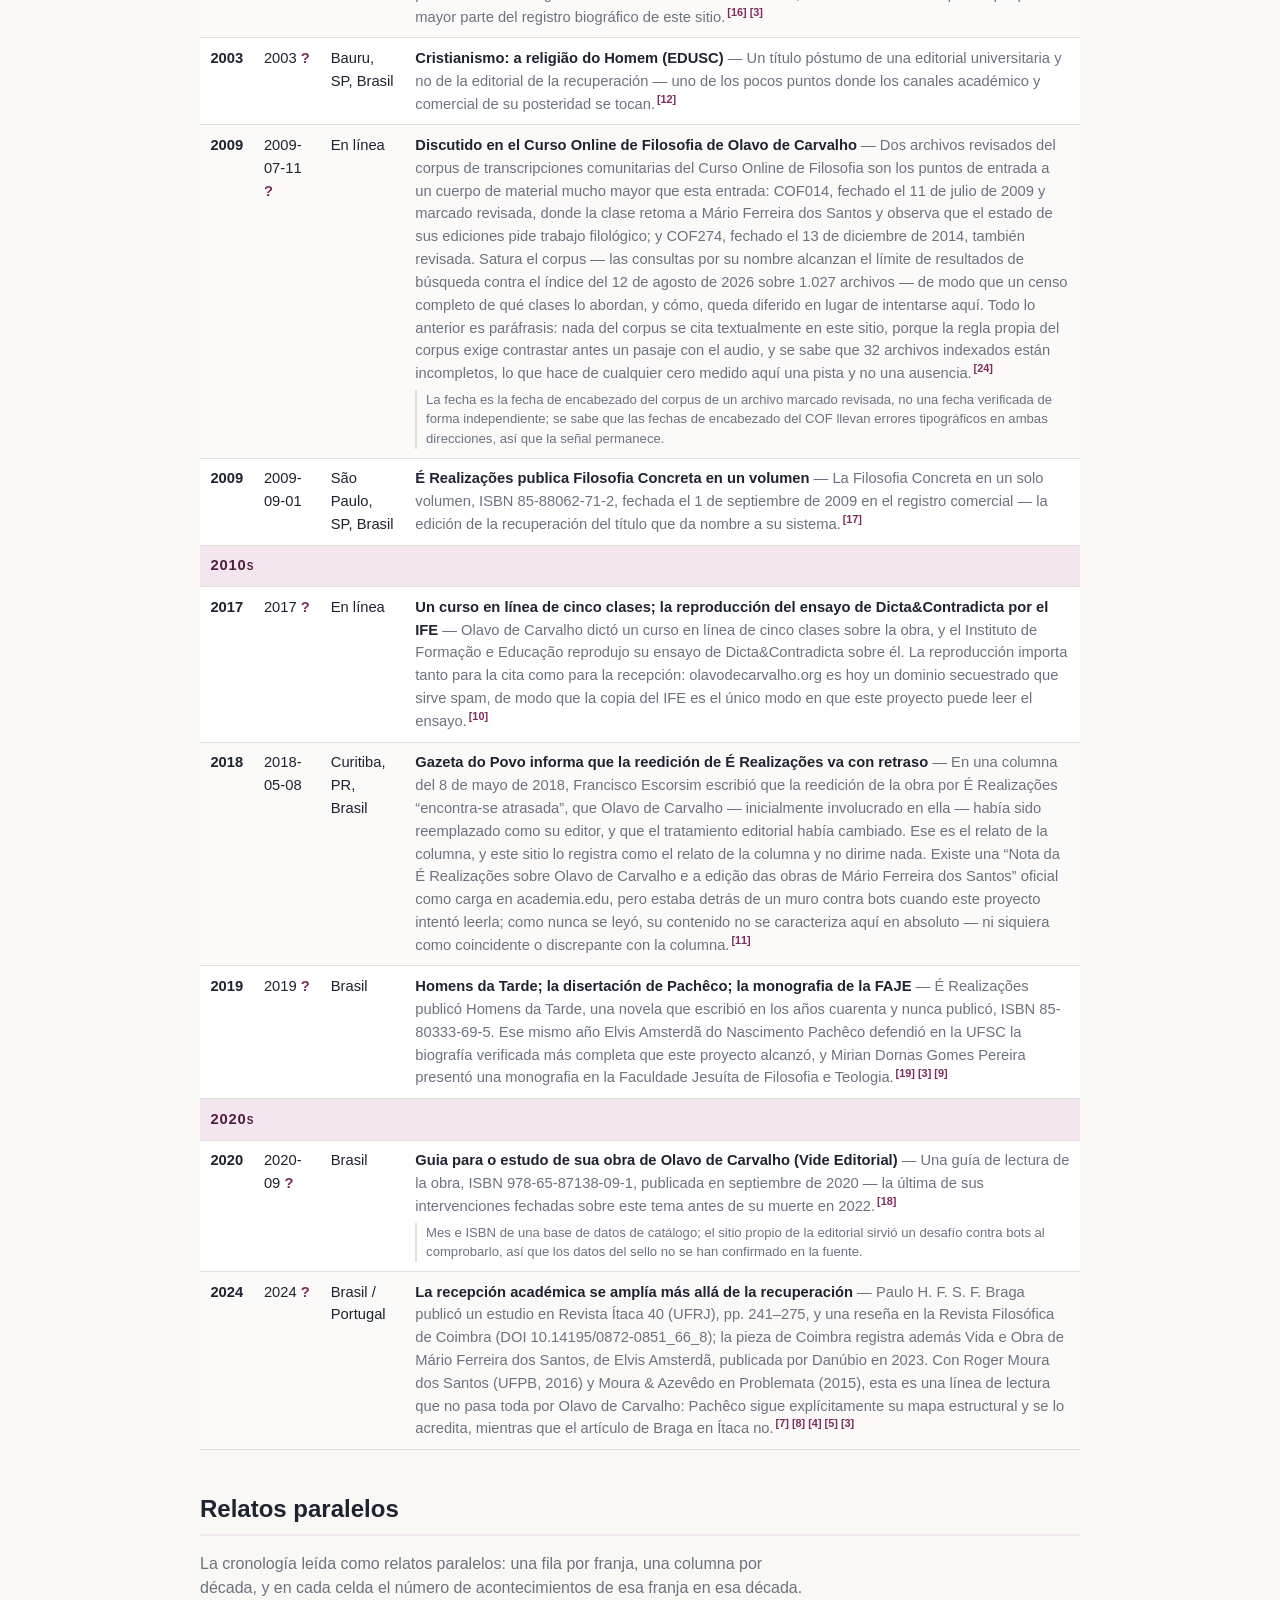
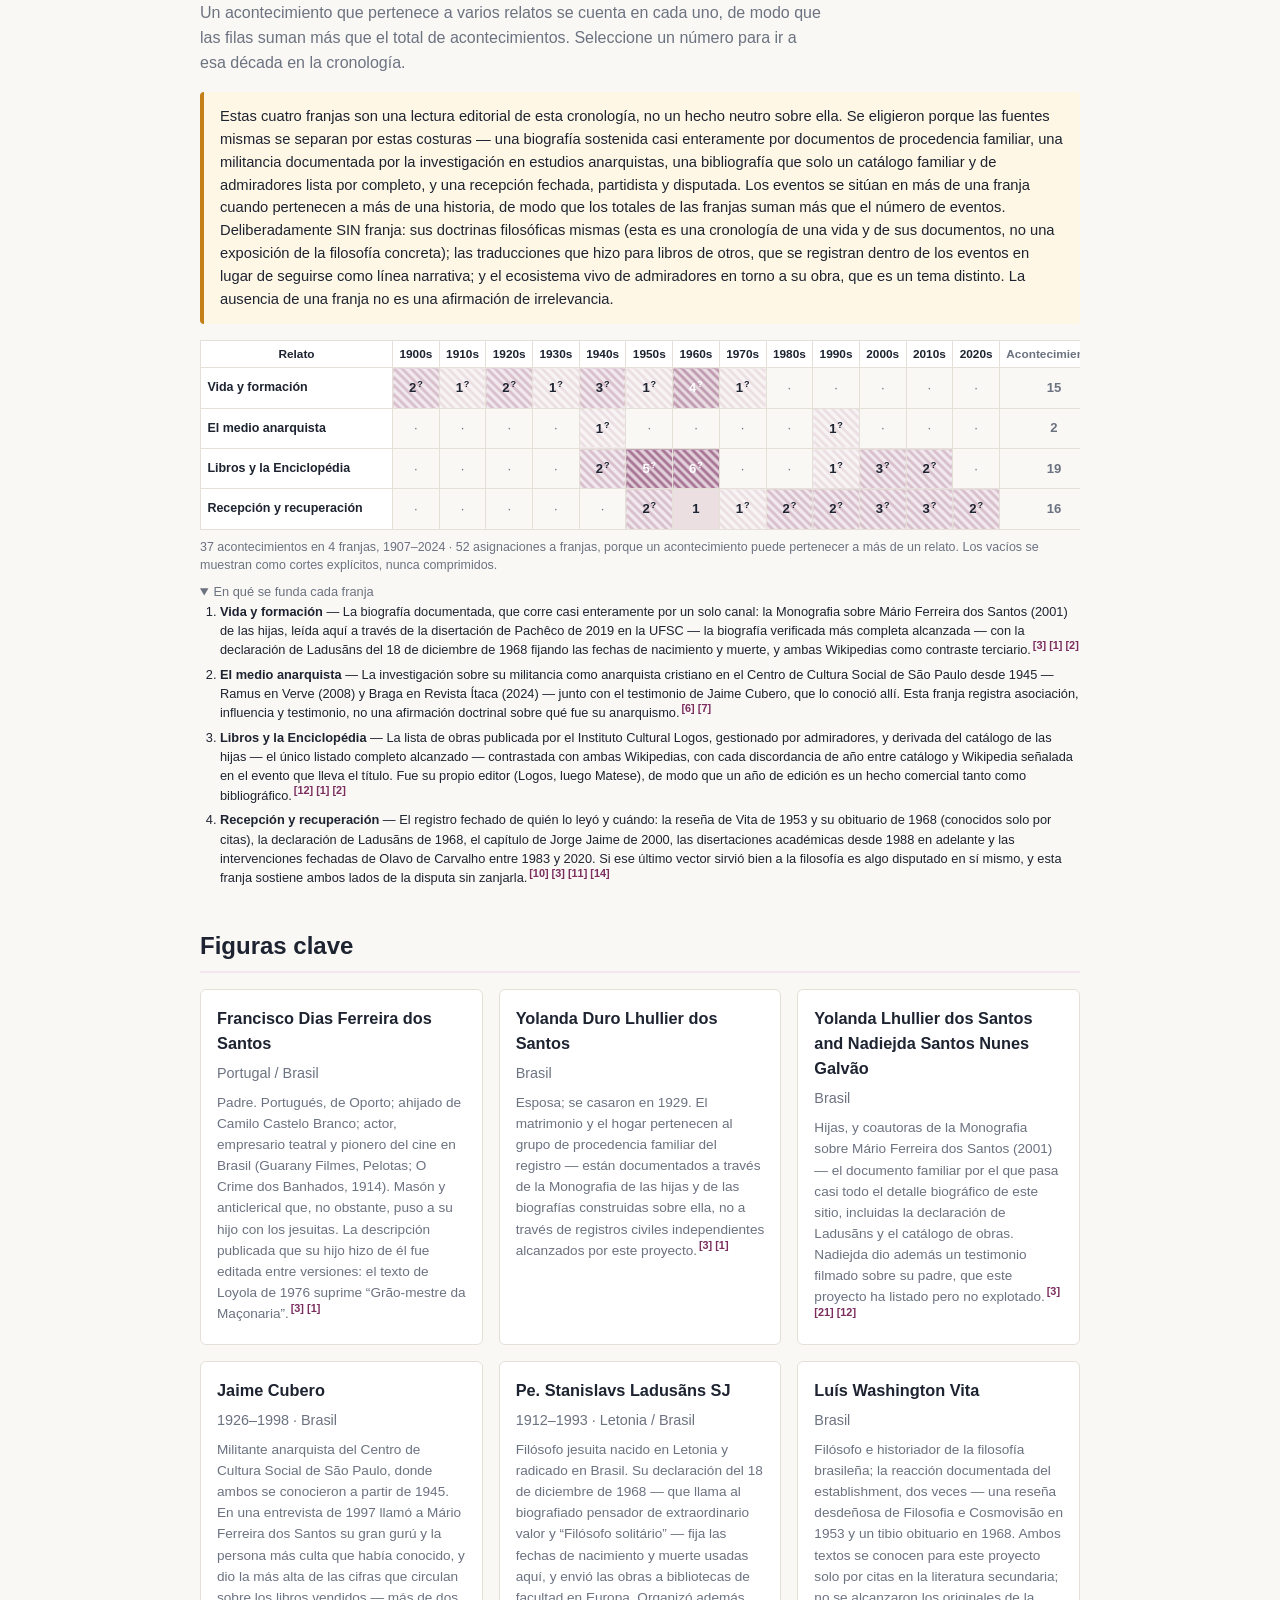
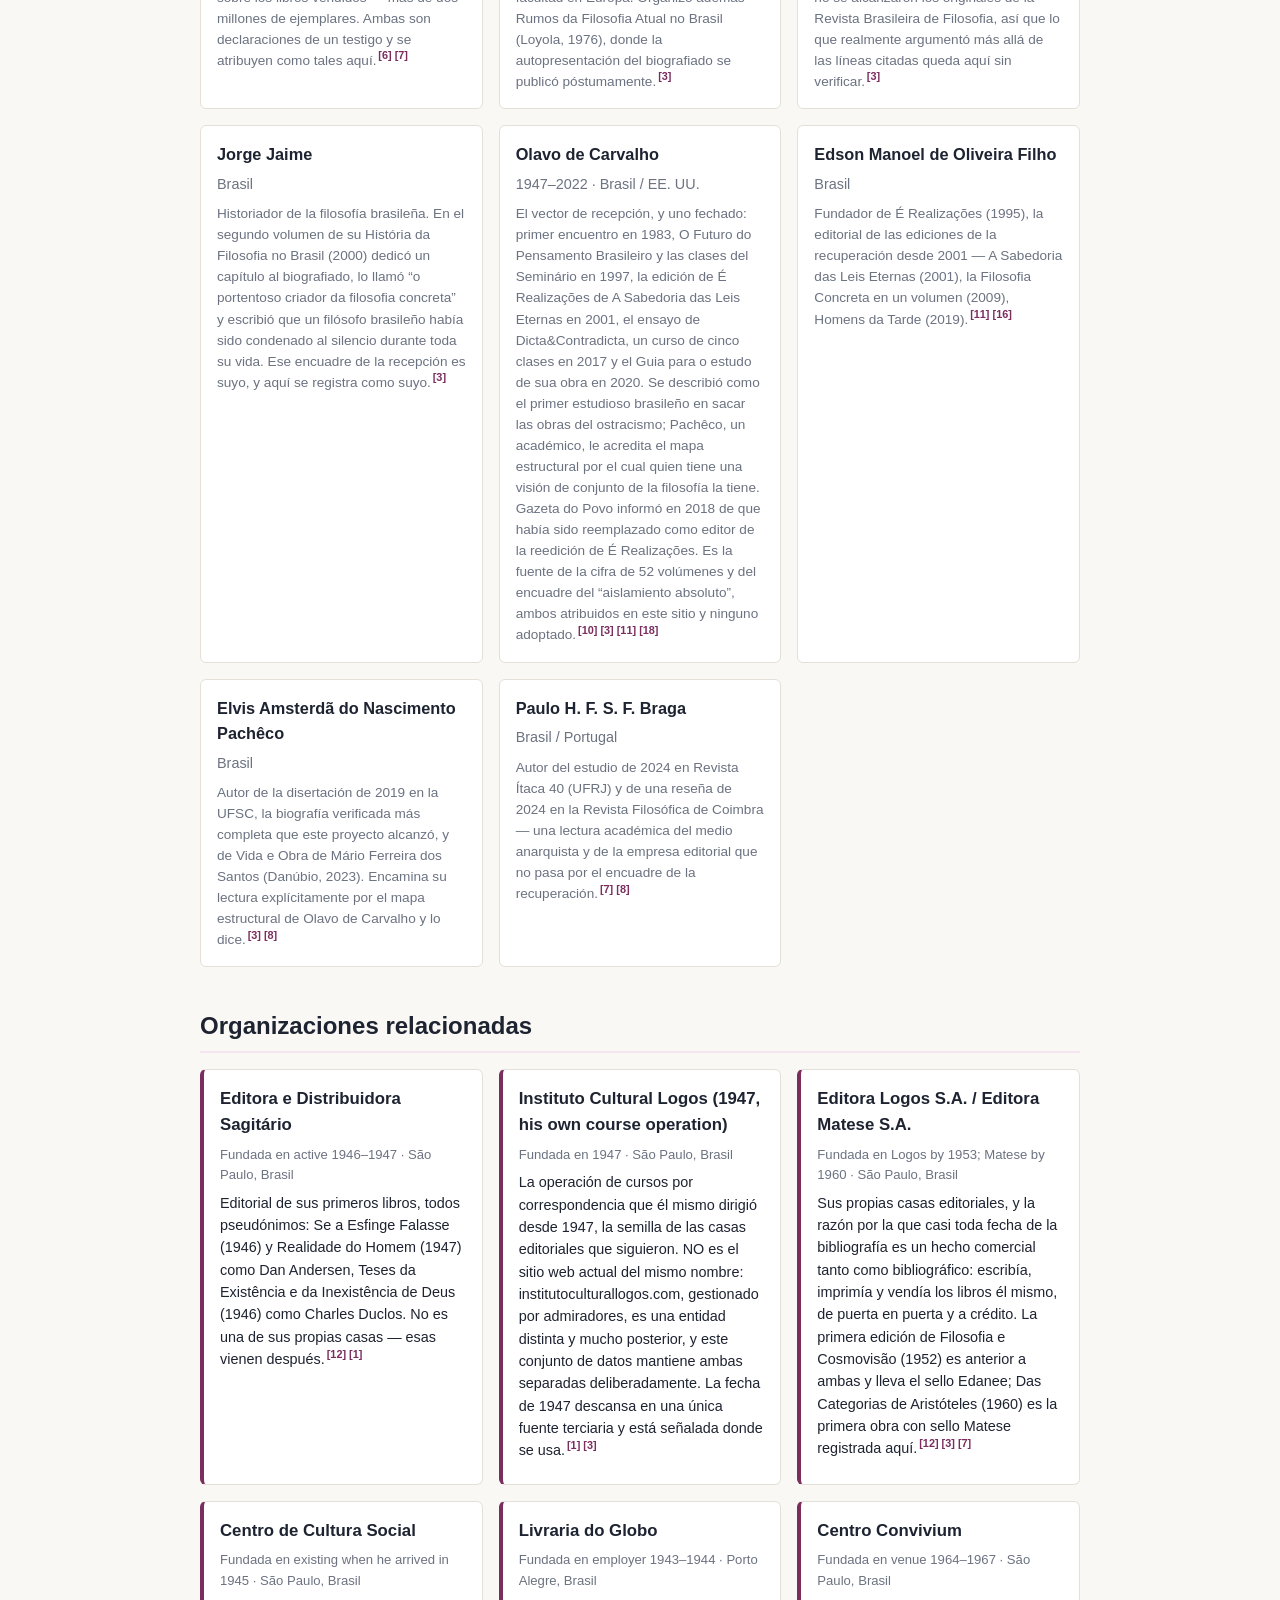
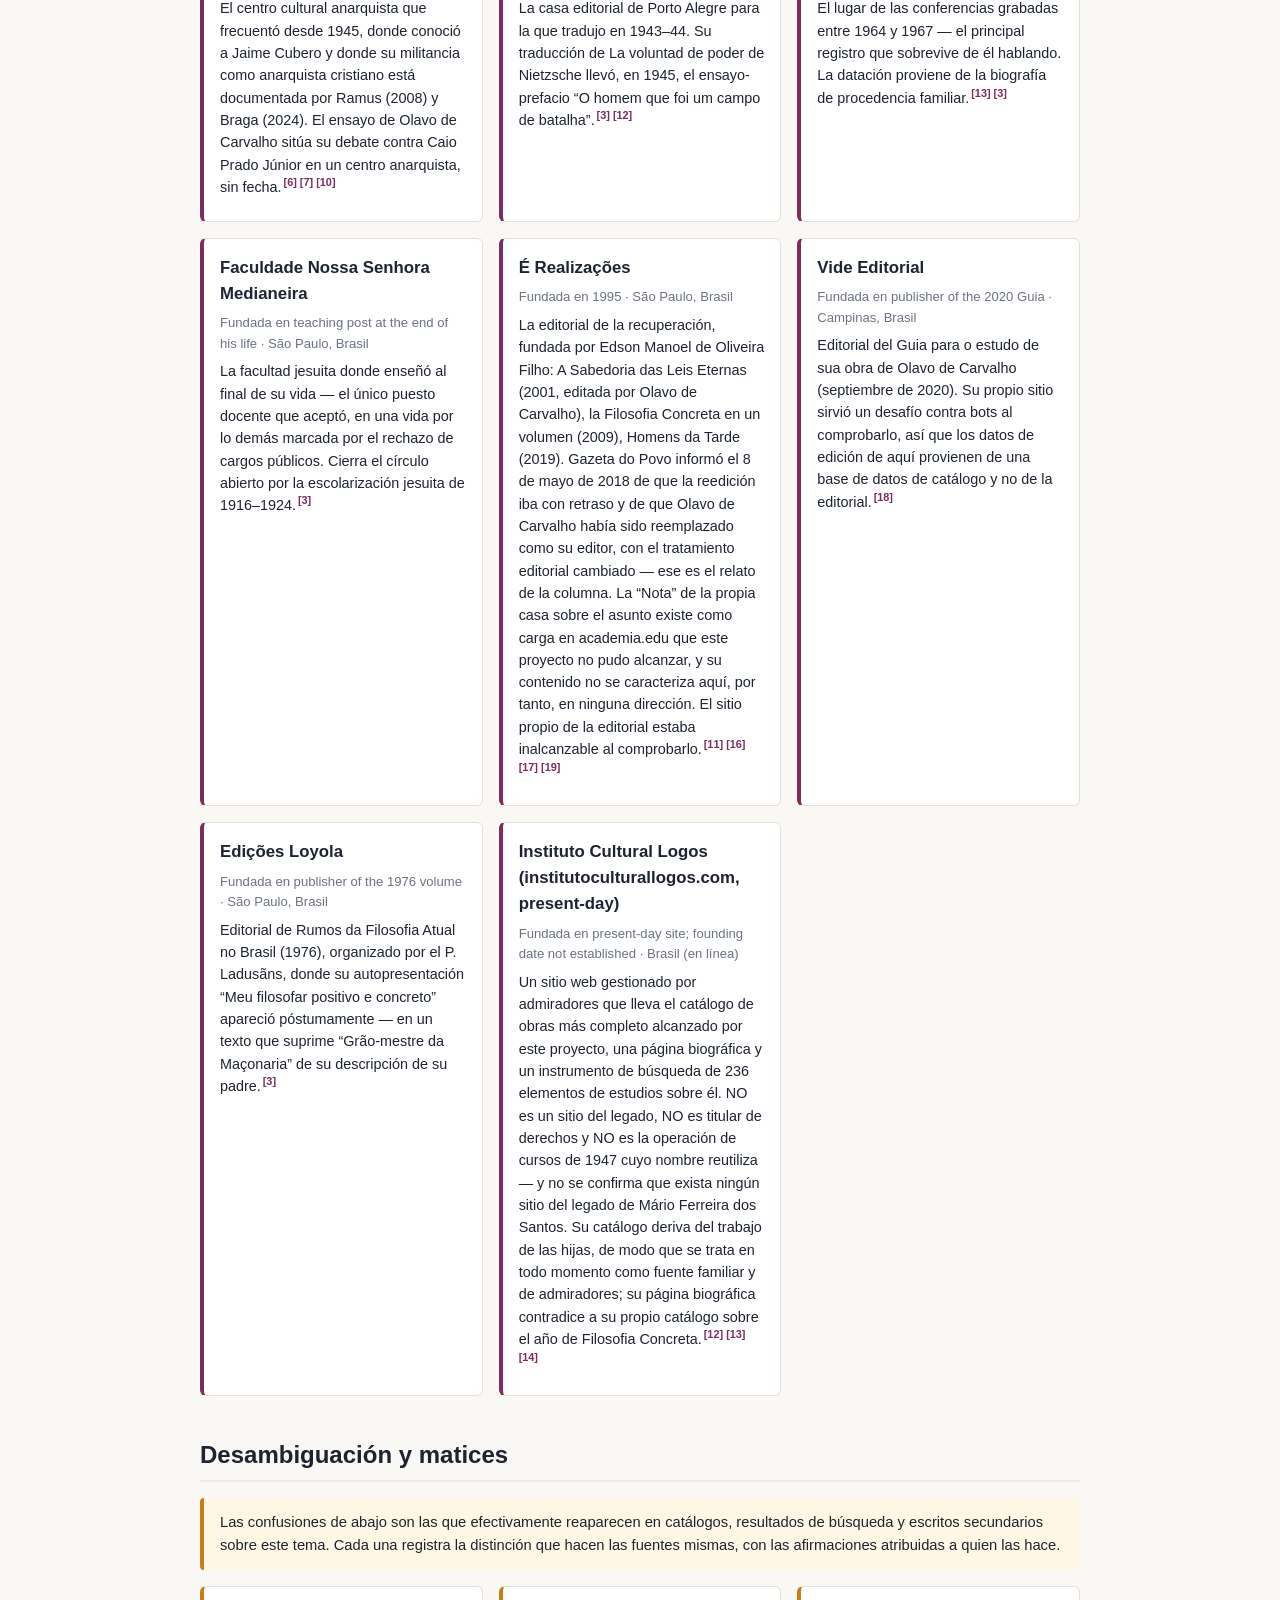
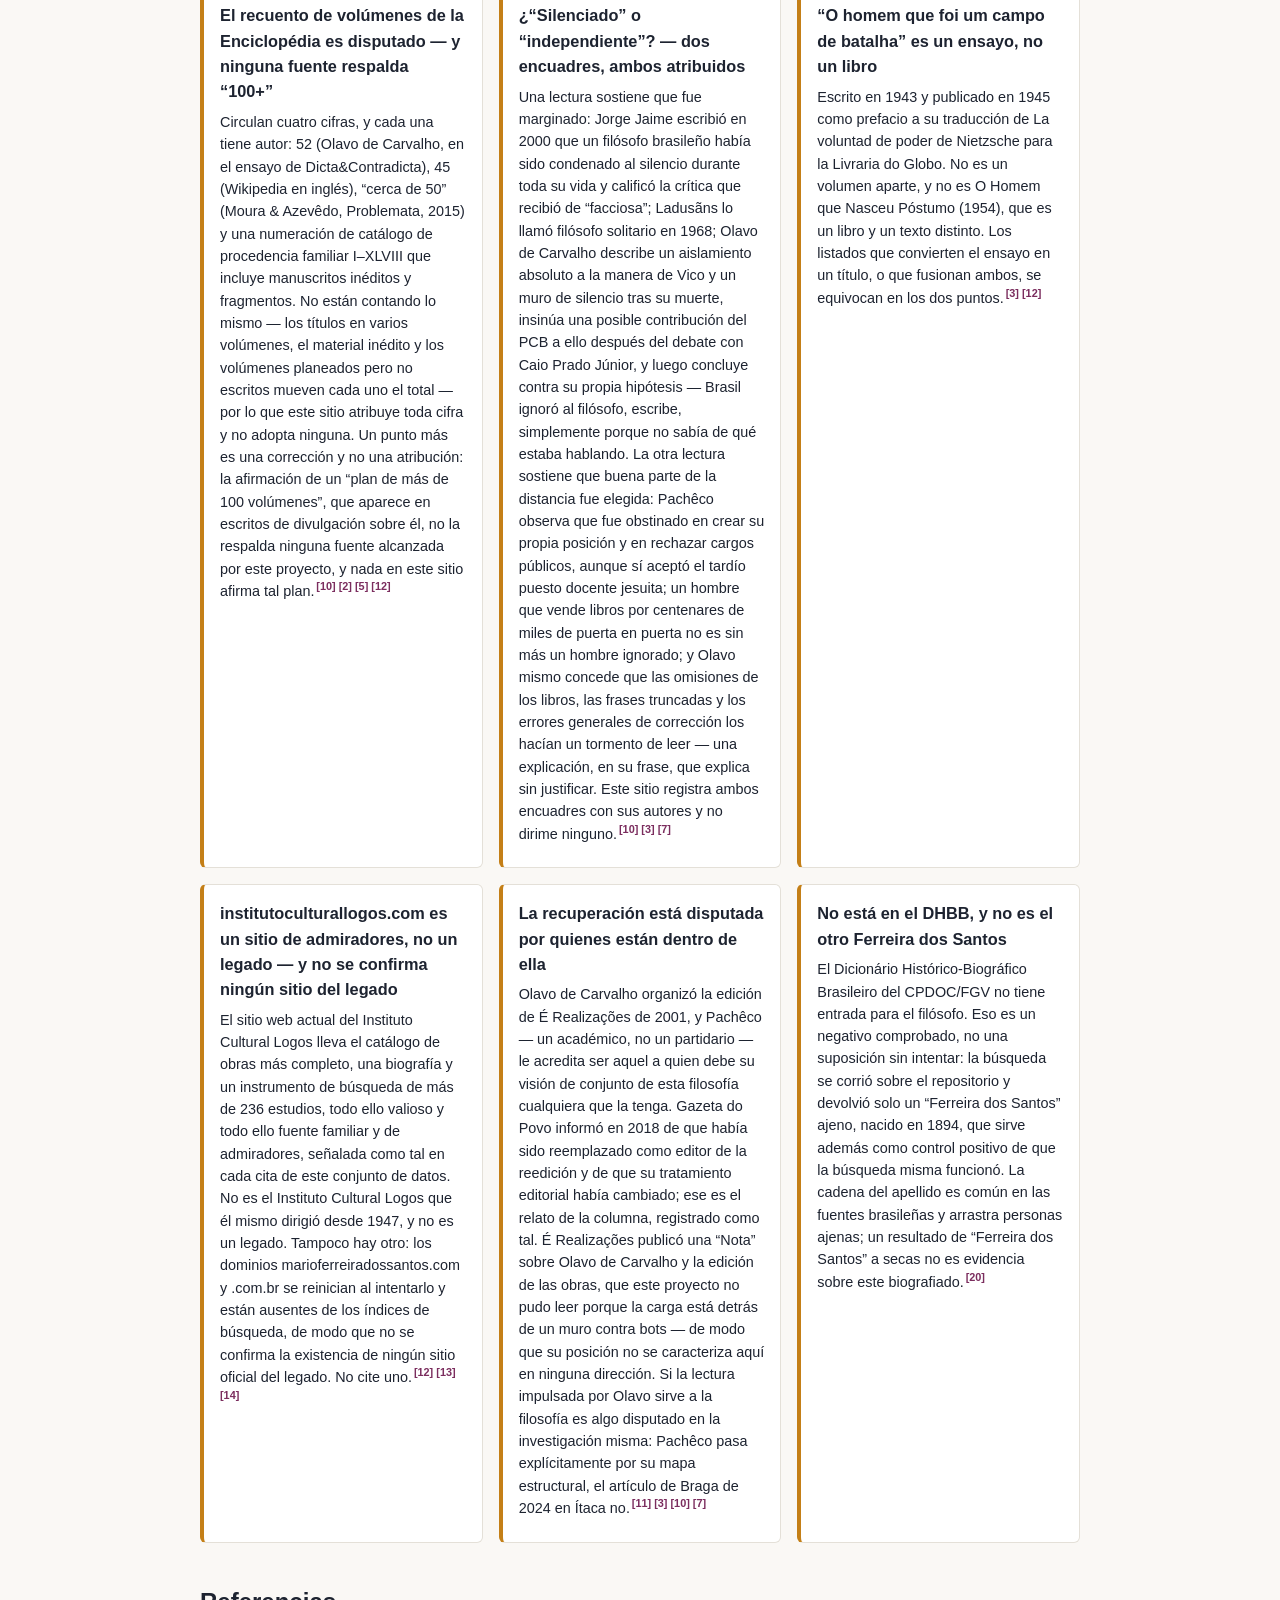
==== commit 625c7e9a: "Author the es/pt translation caches (195/195 both directions) Hand-authored exact-key dictionaries c" ====
--- a/docs/es/index.html
+++ b/docs/es/index.html
@@ -3,8 +3,8 @@
 <head>
   <meta charset="utf-8">
   <meta name="viewport" content="width=device-width, initial-scale=1">
-  <title>Mário Ferreira dos Santos — Chronology</title>
-  <meta name="description" content="An open, source-referenced chronology of Mário Ferreira dos Santos — Brazilian philosopher, translator, and publisher of his own books; author of the unfinished Enciclopédia das Ciências Filosóficas e Sociais, and a documented presence in the anarchist Centro de Cultura Social in São Paulo.">
+  <title>Mário Ferreira dos Santos — Cronología</title>
+  <meta name="description" content="Una cronología abierta y referenciada a fuentes de Mário Ferreira dos Santos — filósofo brasileño, traductor y editor de sus propios libros; autor de la inconclusa Enciclopédia das Ciências Filosóficas e Sociais y presencia documentada en el anarquista Centro de Cultura Social de São Paulo.">
   <!-- Google tag (gtag.js) -->
   <script async src="https://www.googletagmanager.com/gtag/js?id=G-R9LV1QZHVE"></script>
   <script>
@@ -20,20 +20,20 @@
   <link rel="alternate" hreflang="pt" href="https://cronologia.github.io/marioferreirasantos/pt/">
   <link rel="alternate" hreflang="x-default" href="https://cronologia.github.io/marioferreirasantos/">
   <meta property="og:type" content="website">
-  <meta property="og:site_name" content="Mário Ferreira dos Santos — Chronology">
+  <meta property="og:site_name" content="Mário Ferreira dos Santos — Cronología">
   <meta property="og:locale" content="es_ES">
-  <meta property="og:title" content="Mário Ferreira dos Santos — Chronology">
-  <meta property="og:description" content="An open, source-referenced chronology of Mário Ferreira dos Santos — Brazilian philosopher, translator, and publisher of his own books; author of the unfinished Enciclopédia das Ciências Filosóficas e Sociais, and a documented presence in the anarchist Centro de Cultura Social in São Paulo.">
+  <meta property="og:title" content="Mário Ferreira dos Santos — Cronología">
+  <meta property="og:description" content="Una cronología abierta y referenciada a fuentes de Mário Ferreira dos Santos — filósofo brasileño, traductor y editor de sus propios libros; autor de la inconclusa Enciclopédia das Ciências Filosóficas e Sociais y presencia documentada en el anarquista Centro de Cultura Social de São Paulo.">
   <meta property="og:url" content="https://cronologia.github.io/marioferreirasantos/es/">
   <meta name="twitter:card" content="summary">
-  <meta name="twitter:title" content="Mário Ferreira dos Santos — Chronology">
-  <meta name="twitter:description" content="An open, source-referenced chronology of Mário Ferreira dos Santos — Brazilian philosopher, translator, and publisher of his own books; author of the unfinished Enciclopédia das Ciências Filosóficas e Sociais, and a documented presence in the anarchist Centro de Cultura Social in São Paulo.">
+  <meta name="twitter:title" content="Mário Ferreira dos Santos — Cronología">
+  <meta name="twitter:description" content="Una cronología abierta y referenciada a fuentes de Mário Ferreira dos Santos — filósofo brasileño, traductor y editor de sus propios libros; autor de la inconclusa Enciclopédia das Ciências Filosóficas e Sociais y presencia documentada en el anarquista Centro de Cultura Social de São Paulo.">
   <script type="application/ld+json">
   {
     "@context": "https://schema.org",
     "@type": "WebSite",
-    "name": "Mário Ferreira dos Santos — Chronology",
-    "description": "An open, source-referenced chronology of Mário Ferreira dos Santos — Brazilian philosopher, translator, and publisher of his own books; author of the unfinished Enciclopédia das Ciências Filosóficas e Sociais, and a documented presence in the anarchist Centro de Cultura Social in São Paulo.",
+    "name": "Mário Ferreira dos Santos — Cronología",
+    "description": "Una cronología abierta y referenciada a fuentes de Mário Ferreira dos Santos — filósofo brasileño, traductor y editor de sus propios libros; autor de la inconclusa Enciclopédia das Ciências Filosóficas e Sociais y presencia documentada en el anarquista Centro de Cultura Social de São Paulo.",
     "url": "https://cronologia.github.io/marioferreirasantos/es/",
     "inLanguage": "es"
   }
@@ -43,14 +43,14 @@
   <header class="site-header">
     <div class="wrap">
       <nav class="lang-switch" aria-label="Idioma"><a href="../en/" hreflang="en">EN</a><span class="lang-current" aria-current="true">ES</span><a href="../pt/" hreflang="pt">PT</a></nav>
-      <h1>Mário Ferreira dos Santos — Chronology</h1>
-      <p class="subtitle">Chronology of Mário Ferreira dos Santos (1907–1968): life, works and reception</p>
-      <p class="lead">An open, source-referenced chronology of Mário Ferreira dos Santos — Brazilian philosopher, translator, and publisher of his own books; author of the unfinished Enciclopédia das Ciências Filosóficas e Sociais, and a documented presence in the anarchist Centro de Cultura Social in São Paulo.</p>
+      <h1>Mário Ferreira dos Santos — Cronología</h1>
+      <p class="subtitle">Cronología de Mário Ferreira dos Santos (1907–1968): vida, obras y recepción</p>
+      <p class="lead">Una cronología abierta y referenciada a fuentes de Mário Ferreira dos Santos — filósofo brasileño, traductor y editor de sus propios libros; autor de la inconclusa Enciclopédia das Ciências Filosóficas e Sociais y presencia documentada en el anarquista Centro de Cultura Social de São Paulo.</p>
       <p class="updated">Última actualización: 2026-09-08</p>
       <div class="viz-chips">
-        <a href="#chronology">📜 Chronology</a>
-        <a href="#threads">🧵 Storylines</a>
-        <a href="#disambiguation">⚖️ Disambiguation</a>
+        <a href="#chronology">📜 Cronología</a>
+        <a href="#threads">🧵 Líneas narrativas</a>
+        <a href="#disambiguation">⚖️ Desambiguación</a>
       </div>
     </div>
   </header>
@@ -60,7 +60,7 @@
     <div class="wrap">
       <a href="#about">Acerca de</a>
       <a href="#chronology">Cronología</a>
-      <a href="#threads">Storylines</a>
+      <a href="#threads">Líneas narrativas</a>
       <a href="#figures">Figuras clave</a>
       <a href="#organizations">Organizaciones</a>
       <a href="#disambiguation">Desambiguación</a>
@@ -71,28 +71,28 @@
   <main class="wrap">
     <section id="about">
       <h2>Acerca de</h2>
-      <p class="notice">Work-in-progress dataset compiled from public sources (see references). Three cautions govern almost every entry here. First, the work list: the fullest catalogue reached is published by the present-day, admirer-run Instituto Cultural Logos and derives from the philosopher&#39;s daughters — a family and admirer source, labeled as such wherever it is cited, and never turned into a neutral bibliography in this site&#39;s own voice. Second, the years: he self-published and re-edited constantly, and the catalogue and the Portuguese Wikipedia disagree about the first-edition year of at least five titles — on Filosofia Concreta the admirer site contradicts its own catalogue page. Each event records the earliest edition it can and flags the disagreement rather than choosing between them. Third, the size of the Enciclopédia das Ciências Filosóficas e Sociais is contested, and every figure on this site is attributed to whoever gave it: 52 (Olavo de Carvalho), 45 (English Wikipedia), “cerca de 50” (Moura &amp; Azevêdo), and a catalogue numbering I–XLVIII that includes unpublished manuscripts and fragments. No source reached by this project supports the “100+ volume plan” that circulates online, and this site does not assert one. The establishment reaction closest to a contemporary verdict — Luís Washington Vita&#39;s dismissive 1953 review and his tepid 1968 obituary — is known here only through quotation in the secondary literature; the Revista Brasileira de Filosofia originals were not reached, so what those two texts actually say beyond the quoted lines is unchecked. Several sources resisted when the research was done on 12 August 2026: the É Realizações site, Vide Editorial, academia.edu, PhilPapers and SciELO were bot-walled, the Biblioteca Nacional&#39;s digitized newspapers were geo-blocked (so the Pelotas press evidence is cited second-hand through Pachêco&#39;s annexes), the Wayback availability API returned 429 for the whole session, and olavodecarvalho.org is a hijacked domain serving spam — his best-known essay on this subject is therefore cited through the IFE repost. Three negative findings are recorded rather than glossed: there is no entry for the philosopher in the CPDOC/FGV Dicionário Histórico-Biográfico Brasileiro (searched with a positive control), no estate site is confirmed to exist, and no 2007 centenary event was found. Dates not verified against a primary source are flagged. Corrections against primary sources are welcome.</p>
+      <p class="notice">Conjunto de datos en curso, compilado a partir de fuentes públicas (véanse las referencias). Tres cautelas rigen casi todas las entradas de aquí. Primero, la lista de obras: el catálogo más completo alcanzado lo publica el actual Instituto Cultural Logos, gestionado por admiradores, y proviene de las hijas del filósofo — una fuente familiar y de admiradores, señalada como tal en cada cita, y nunca convertida en bibliografía neutra en la voz propia de este sitio. Segundo, los años: se autopublicaba y reeditaba constantemente, y el catálogo y la Wikipedia en portugués discrepan sobre el año de la primera edición de al menos cinco títulos — en Filosofia Concreta el sitio de los admiradores contradice su propia página de catálogo. Cada evento registra la edición más temprana que puede y señala la discrepancia en lugar de elegir entre ellas. Tercero, la extensión de la Enciclopédia das Ciências Filosóficas e Sociais es disputada, y toda cifra de este sitio se atribuye a quien la dio: 52 (Olavo de Carvalho), 45 (Wikipedia en inglés), “cerca de 50” (Moura &amp; Azevêdo) y una numeración de catálogo I–XLVIII que incluye manuscritos inéditos y fragmentos. Ninguna fuente alcanzada por este proyecto respalda el “plan de más de 100 volúmenes” que circula en línea, y este sitio no afirma ninguno. La reacción del establishment más cercana a un veredicto contemporáneo — la reseña desdeñosa de Luís Washington Vita de 1953 y su tibio obituario de 1968 — se conoce aquí solo por citas en la literatura secundaria; no se alcanzaron los originales de la Revista Brasileira de Filosofia, así que lo que esos dos textos dicen realmente más allá de las líneas citadas queda sin comprobar. Varias fuentes resistieron cuando se hizo la investigación, el 12 de agosto de 2026: el sitio de É Realizações, Vide Editorial, academia.edu, PhilPapers y SciELO estaban bloqueados contra bots, los periódicos digitalizados de la Biblioteca Nacional estaban geobloqueados (por lo que la evidencia de la prensa de Pelotas se cita de segunda mano a través de los anexos de Pachêco), la API de disponibilidad de Wayback devolvió 429 durante toda la sesión y olavodecarvalho.org es un dominio secuestrado que sirve spam — su ensayo más conocido sobre este tema se cita, por tanto, a través de la reproducción del IFE. Se registran tres hallazgos negativos en lugar de pasarlos por alto: no hay entrada para el filósofo en el Dicionário Histórico-Biográfico Brasileiro del CPDOC/FGV (buscado con un control positivo), no se confirma la existencia de ningún sitio del legado y no se encontró ningún acto por el centenario de 2007. Las fechas no verificadas contra una fuente primaria están señaladas. Se agradecen las correcciones contra fuentes primarias.</p>
       <dl class="facts">
-        <dt>Who</dt>
-        <dd>Mário Ferreira dos Santos (1907–1968) — Brazilian philosopher, translator, journalist and self-publisher; author of the unfinished Enciclopédia das Ciências Filosóficas e Sociais and of the system he called “filosofia concreta”. He held no university chair, refused public posts, and sold his own books door to door on credit.<sup class="cite"><a href="#ref-3" title="Reference 3">[3]</a> <a href="#ref-1" title="Reference 1">[1]</a> <a href="#ref-7" title="Reference 7">[7]</a></sup></dd>
-        <dt>Born</dt>
-        <dd>3 January 1907, Tietê, São Paulo, Brazil — while his father&#39;s itinerant theatre company was passing through the town. The family settled in Pelotas, Rio Grande do Sul, in 1909.<sup class="cite"><a href="#ref-3" title="Reference 3">[3]</a> <a href="#ref-1" title="Reference 1">[1]</a> <a href="#ref-2" title="Reference 2">[2]</a></sup></dd>
-        <dt>Died</dt>
-        <dd>11 April 1968, São Paulo, aged 61; cause given as cardiovascular disease. No source consulted disagrees about the date. Both dates are fixed by Pe. Stanislavs Ladusãns&#39;s declaration of 18 December 1968, quoted in the daughters&#39; Monografia and through it in Pachêco&#39;s dissertation.<sup class="cite"><a href="#ref-3" title="Reference 3">[3]</a> <a href="#ref-1" title="Reference 1">[1]</a> <a href="#ref-2" title="Reference 2">[2]</a> <a href="#ref-7" title="Reference 7">[7]</a> <a href="#ref-23" title="Reference 23">[23]</a></sup></dd>
-        <dt>Family</dt>
-        <dd>Father: Francisco Dias Ferreira dos Santos, Portuguese (Porto), a godson of Camilo Castelo Branco, actor-impresario and a pioneer of cinema in Brazil; a Freemason and anticlerical who nonetheless placed his son with the Jesuits. Mother: the name is discordant in the sources — “Maria do Carmo Menezes Rabello, acreana” in Pachêco (2019) against “Maria do Carmo dos Santos” in the Portuguese Wikipedia, and this project does not choose. Married Yolanda Duro Lhullier in 1929; two daughters, Yolanda Lhullier dos Santos and Nadiejda Santos Nunes Galvão, who co-authored the 2001 Monografia about him.<sup class="cite"><a href="#ref-3" title="Reference 3">[3]</a> <a href="#ref-1" title="Reference 1">[1]</a></sup></dd>
-        <dt>Formation</dt>
-        <dd>Jesuit secondary schooling at the Gymnasio Gonzaga in Pelotas, 1916–1924 (not the Ginásio Anchieta named by some secondary accounts); then law and social sciences in Porto Alegre — 1925–1928 per Pachêco, graduating in 1930 per the Portuguese Wikipedia and the admirer-run Instituto Cultural Logos biography. The completion year is unresolved here.<sup class="cite"><a href="#ref-3" title="Reference 3">[3]</a> <a href="#ref-1" title="Reference 1">[1]</a> <a href="#ref-13" title="Reference 13">[13]</a></sup></dd>
-        <dt>The Enciclopédia — how many volumes?</dt>
-        <dd>Contested, and every figure below is somebody&#39;s. 52 — Olavo de Carvalho, in the essay published in Dicta&amp;Contradicta 3. 45 — the English Wikipedia. “Cerca de 50” — Moura &amp; Azevêdo in Problemata (2015). I–XLVIII — the numbering of the family-derived catalogue published by the Instituto Cultural Logos, which includes unpublished manuscripts and fragments. Multi-volume titles inflate any of these counts. No source reached by this project supports the “100+ volume plan” that circulates online, and this site asserts no total of its own. He himself put the pseudonymous output nobody credited to him at around twenty volumes.<sup class="cite"><a href="#ref-10" title="Reference 10">[10]</a> <a href="#ref-2" title="Reference 2">[2]</a> <a href="#ref-5" title="Reference 5">[5]</a> <a href="#ref-12" title="Reference 12">[12]</a></sup></dd>
-        <dt>Principal works</dt>
-        <dd>Se a Esfinge Falasse (1946, as Dan Andersen) · Teses da Existência e da Inexistência de Deus (1946, as Charles Duclos) · Realidade do Homem (1947, as Dan Andersen) · Filosofia e Cosmovisão (1952 per the catalogue, 1954 per the Portuguese Wikipedia; first edition under the Edanee imprint) · Lógica e Dialéctica (1953 / 1954) · Curso de Oratória e Retórica (1953; twelve editions, his commercial engine) · Técnica do Discurso Moderno (1953) · O Homem que Nasceu Póstumo (1954) · Análise Dialética do Marxismo (1954) · Tratado de Simbólica (1956 / 1955) · Pitágoras e o Tema do Número (1956 / 1960) · O Homem perante o Infinito (1956) · Noologia Geral (1956) · Filosofia Concreta (1957 / 1956; 4th revised edition in three volumes, 1961) · O Um e o Múltiplo em Platão (1958) · Métodos Lógicos e Dialécticos (1959) · Convite à Filosofia, Convite à Estética, Convite à Psicologia Prática (1961) · Dicionário de Filosofia e Ciências Culturais, four volumes (1963) · Invasão Vertical dos Bárbaros (1967) · A Sabedoria dos Princípios (1967), A Sabedoria da Unidade (1968), A Sabedoria do Ser e do Nada (1968, posthumous, two volumes) · posthumous: O Apocalipse de S. João (1998), A Sabedoria das Leis Eternas (2001), Cristianismo: a religião do Homem (2003), Homens da Tarde (2019, a novel written in the 1940s). Where two years are given, the first is the family-derived catalogue and the second the Portuguese Wikipedia; the disagreement is recorded, not resolved.<sup class="cite"><a href="#ref-12" title="Reference 12">[12]</a> <a href="#ref-1" title="Reference 1">[1]</a> <a href="#ref-13" title="Reference 13">[13]</a> <a href="#ref-19" title="Reference 19">[19]</a></sup></dd>
-        <dt>Publisher of his own books</dt>
-        <dd>Founded Editora Logos S.A. and later Editora Matese S.A.; the 1952 first edition of Filosofia e Cosmovisão carries the imprint Edanee. He pioneered door-to-door sales on credit, and the number of copies is a witness&#39;s figure in every telling: Braga (2024) writes of “a casa do milhão”, while Jaime Cubero in a 1997 interview said more than two million. This site records both attributions and neither as a fact.<sup class="cite"><a href="#ref-12" title="Reference 12">[12]</a> <a href="#ref-7" title="Reference 7">[7]</a> <a href="#ref-6" title="Reference 6">[6]</a></sup></dd>
-        <dt>Anarchism</dt>
-        <dd>From 1945 he frequented the anarchist Centro de Cultura Social in São Paulo, where he met Jaime Cubero. His militancy as a Christian anarchist, and his influence on Jaime and Chico Cubero and on Maurício Tragtenberg, are documented by Ramus (Verve, 2008) and Braga (Revista Ítaca, 2024). He refused public posts throughout his life, and taught at the Jesuit Faculdade Nossa Senhora Medianeira at the end of it.<sup class="cite"><a href="#ref-6" title="Reference 6">[6]</a> <a href="#ref-7" title="Reference 7">[7]</a> <a href="#ref-3" title="Reference 3">[3]</a></sup></dd>
-        <dt>In the COF transcription corpus</dt>
-        <dd>He saturates the vaulted community transcriptions of Olavo de Carvalho&#39;s Curso Online de Filosofia: name queries hit the search result limit against the index of 12 August 2026 over 1,027 files (cof 589, olavo-video 237, transcripts 201). Two reviewed files are the entry points — COF014 (11 July 2009) and COF274 (13 December 2014), both marked revisada. A full census of the corpus&#39;s engagement with him is deferred work, and 32 indexed files are known to be incomplete, so any zero measured against this corpus is a lead rather than an absence. Nothing from the corpus is quoted verbatim on this site: the corpus&#39;s own rule requires verification against the audio first.<sup class="cite"><a href="#ref-24" title="Reference 24">[24]</a></sup></dd>
+        <dt>Quién</dt>
+        <dd>Mário Ferreira dos Santos (1907–1968) — filósofo, traductor, periodista y autoeditor brasileño; autor de la inconclusa Enciclopédia das Ciências Filosóficas e Sociais y del sistema que llamó “filosofia concreta”. No ocupó ninguna cátedra universitaria, rechazó cargos públicos y vendía sus propios libros de puerta en puerta y a crédito.<sup class="cite"><a href="#ref-3" title="Reference 3">[3]</a> <a href="#ref-1" title="Reference 1">[1]</a> <a href="#ref-7" title="Reference 7">[7]</a></sup></dd>
+        <dt>Nacimiento</dt>
+        <dd>3 de enero de 1907, Tietê, São Paulo, Brasil — mientras la compañía de teatro itinerante de su padre pasaba por la ciudad. La familia se instaló en Pelotas, Río Grande del Sur, en 1909.<sup class="cite"><a href="#ref-3" title="Reference 3">[3]</a> <a href="#ref-1" title="Reference 1">[1]</a> <a href="#ref-2" title="Reference 2">[2]</a></sup></dd>
+        <dt>Fallecimiento</dt>
+        <dd>11 de abril de 1968, São Paulo, a los 61 años; causa dada como enfermedad cardiovascular. Ninguna fuente consultada discrepa sobre la fecha. Ambas fechas quedan fijadas por la declaración del P. Stanislavs Ladusãns del 18 de diciembre de 1968, citada en la Monografia de las hijas y, a través de ella, en la disertación de Pachêco.<sup class="cite"><a href="#ref-3" title="Reference 3">[3]</a> <a href="#ref-1" title="Reference 1">[1]</a> <a href="#ref-2" title="Reference 2">[2]</a> <a href="#ref-7" title="Reference 7">[7]</a> <a href="#ref-23" title="Reference 23">[23]</a></sup></dd>
+        <dt>Familia</dt>
+        <dd>Padre: Francisco Dias Ferreira dos Santos, portugués (Oporto), ahijado de Camilo Castelo Branco, actor-empresario y pionero del cine en Brasil; masón y anticlerical que, no obstante, puso a su hijo con los jesuitas. Madre: el nombre es discordante en las fuentes — “Maria do Carmo Menezes Rabello, acreana” en Pachêco (2019) frente a “Maria do Carmo dos Santos” en la Wikipedia en portugués, y este proyecto no elige. Se casó con Yolanda Duro Lhullier en 1929; dos hijas, Yolanda Lhullier dos Santos y Nadiejda Santos Nunes Galvão, coautoras de la Monografia de 2001 sobre él.<sup class="cite"><a href="#ref-3" title="Reference 3">[3]</a> <a href="#ref-1" title="Reference 1">[1]</a></sup></dd>
+        <dt>Formación</dt>
+        <dd>Enseñanza secundaria jesuita en el Gymnasio Gonzaga de Pelotas, 1916–1924 (no el Ginásio Anchieta que nombran algunos relatos secundarios); luego derecho y ciencias sociales en Porto Alegre — 1925–1928 según Pachêco, graduándose en 1930 según la Wikipedia en portugués y la biografía del Instituto Cultural Logos, gestionado por admiradores. El año de conclusión queda sin resolver aquí.<sup class="cite"><a href="#ref-3" title="Reference 3">[3]</a> <a href="#ref-1" title="Reference 1">[1]</a> <a href="#ref-13" title="Reference 13">[13]</a></sup></dd>
+        <dt>La Enciclopédia — ¿cuántos volúmenes?</dt>
+        <dd>Disputado, y cada cifra de abajo es de alguien. 52 — Olavo de Carvalho, en el ensayo publicado en Dicta&amp;Contradicta 3. 45 — la Wikipedia en inglés. “Cerca de 50” — Moura &amp; Azevêdo en Problemata (2015). I–XLVIII — la numeración del catálogo de procedencia familiar publicado por el Instituto Cultural Logos, que incluye manuscritos inéditos y fragmentos. Los títulos en varios volúmenes inflan cualquiera de estos recuentos. Ninguna fuente alcanzada por este proyecto respalda el “plan de más de 100 volúmenes” que circula en línea, y este sitio no afirma ningún total propio. Él mismo cifraba en unos veinte volúmenes la producción pseudónima que nadie le atribuía.<sup class="cite"><a href="#ref-10" title="Reference 10">[10]</a> <a href="#ref-2" title="Reference 2">[2]</a> <a href="#ref-5" title="Reference 5">[5]</a> <a href="#ref-12" title="Reference 12">[12]</a></sup></dd>
+        <dt>Obras principales</dt>
+        <dd>Se a Esfinge Falasse (1946, como Dan Andersen) · Teses da Existência e da Inexistência de Deus (1946, como Charles Duclos) · Realidade do Homem (1947, como Dan Andersen) · Filosofia e Cosmovisão (1952 según el catálogo, 1954 según la Wikipedia en portugués; primera edición bajo el sello Edanee) · Lógica e Dialéctica (1953 / 1954) · Curso de Oratória e Retórica (1953; doce ediciones, su motor comercial) · Técnica do Discurso Moderno (1953) · O Homem que Nasceu Póstumo (1954) · Análise Dialética do Marxismo (1954) · Tratado de Simbólica (1956 / 1955) · Pitágoras e o Tema do Número (1956 / 1960) · O Homem perante o Infinito (1956) · Noologia Geral (1956) · Filosofia Concreta (1957 / 1956; 4.ª edición revisada en tres volúmenes, 1961) · O Um e o Múltiplo em Platão (1958) · Métodos Lógicos e Dialécticos (1959) · Convite à Filosofia, Convite à Estética, Convite à Psicologia Prática (1961) · Dicionário de Filosofia e Ciências Culturais, cuatro volúmenes (1963) · Invasão Vertical dos Bárbaros (1967) · A Sabedoria dos Princípios (1967), A Sabedoria da Unidade (1968), A Sabedoria do Ser e do Nada (1968, póstuma, dos volúmenes) · póstumos: O Apocalipse de S. João (1998), A Sabedoria das Leis Eternas (2001), Cristianismo: a religião do Homem (2003), Homens da Tarde (2019, una novela escrita en los años cuarenta). Donde se dan dos años, el primero es el del catálogo de procedencia familiar y el segundo el de la Wikipedia en portugués; la discrepancia se registra, no se resuelve.<sup class="cite"><a href="#ref-12" title="Reference 12">[12]</a> <a href="#ref-1" title="Reference 1">[1]</a> <a href="#ref-13" title="Reference 13">[13]</a> <a href="#ref-19" title="Reference 19">[19]</a></sup></dd>
+        <dt>Editor de sus propios libros</dt>
+        <dd>Fundó Editora Logos S.A. y más tarde Editora Matese S.A.; la primera edición de 1952 de Filosofia e Cosmovisão lleva el sello Edanee. Fue pionero de la venta de puerta en puerta a crédito, y el número de ejemplares es la cifra de un testigo en cada versión: Braga (2024) escribe de “a casa do milhão”, mientras que Jaime Cubero, en una entrevista de 1997, dijo más de dos millones. Este sitio registra ambas atribuciones y ninguna como hecho.<sup class="cite"><a href="#ref-12" title="Reference 12">[12]</a> <a href="#ref-7" title="Reference 7">[7]</a> <a href="#ref-6" title="Reference 6">[6]</a></sup></dd>
+        <dt>Anarquismo</dt>
+        <dd>Desde 1945 frecuentó el anarquista Centro de Cultura Social de São Paulo, donde conoció a Jaime Cubero. Su militancia como anarquista cristiano, y su influencia sobre Jaime y Chico Cubero y sobre Maurício Tragtenberg, están documentadas por Ramus (Verve, 2008) y Braga (Revista Ítaca, 2024). Rechazó cargos públicos toda su vida, y al final de ella enseñó en la jesuita Faculdade Nossa Senhora Medianeira.<sup class="cite"><a href="#ref-6" title="Reference 6">[6]</a> <a href="#ref-7" title="Reference 7">[7]</a> <a href="#ref-3" title="Reference 3">[3]</a></sup></dd>
+        <dt>En el corpus de transcripciones del COF</dt>
+        <dd>Satura las transcripciones comunitarias resguardadas del Curso Online de Filosofia de Olavo de Carvalho: las consultas por su nombre alcanzan el límite de resultados de búsqueda contra el índice del 12 de agosto de 2026 sobre 1.027 archivos (cof 589, olavo-video 237, transcripts 201). Dos archivos revisados son los puntos de entrada — COF014 (11 de julio de 2009) y COF274 (13 de diciembre de 2014), ambos marcados revisada. Un censo completo del trato que el corpus le da es trabajo diferido, y se sabe que 32 archivos indexados están incompletos, de modo que cualquier cero medido contra este corpus es una pista y no una ausencia. Nada del corpus se cita textualmente en este sitio: la regla propia del corpus exige antes la verificación contra el audio.<sup class="cite"><a href="#ref-24" title="Reference 24">[24]</a></sup></dd>
       </dl>
     </section>
 
@@ -110,236 +110,236 @@
         <tr>
           <td class="year">1907</td>
           <td>1907-01-03</td>
-          <td>Tietê, SP, Brazil</td>
-          <td><strong>Born in Tietê, São Paulo</strong> <span class="muted">— Born while his father&#39;s itinerant theatre company was passing through the town. The date is fixed by Pe. Stanislavs Ladusãns&#39;s declaration of 18 December 1968, which gives both the birth of 3 January 1907 and the death of 11 April 1968; the declaration is quoted from the daughters&#39; Monografia (2001) in Pachêco&#39;s 2019 dissertation, and both Wikipedias agree. His mother&#39;s name is not settled: Pachêco gives Maria do Carmo Menezes Rabello, from Acre, and the Portuguese Wikipedia gives Maria do Carmo dos Santos.</span><sup class="cite"><a href="#ref-3" title="Reference 3">[3]</a> <a href="#ref-1" title="Reference 1">[1]</a> <a href="#ref-2" title="Reference 2">[2]</a></sup></td>
+          <td>Tietê, SP, Brasil</td>
+          <td><strong>Nacimiento en Tietê, São Paulo</strong> <span class="muted">— Nació mientras la compañía de teatro itinerante de su padre pasaba por la ciudad. La fecha queda fijada por la declaración del P. Stanislavs Ladusãns del 18 de diciembre de 1968, que da tanto el nacimiento del 3 de enero de 1907 como la muerte del 11 de abril de 1968; la declaración se cita de la Monografia de las hijas (2001) en la disertación de Pachêco de 2019, y ambas Wikipedias concuerdan. El nombre de su madre no está establecido: Pachêco da Maria do Carmo Menezes Rabello, de Acre, y la Wikipedia en portugués da Maria do Carmo dos Santos.</span><sup class="cite"><a href="#ref-3" title="Reference 3">[3]</a> <a href="#ref-1" title="Reference 1">[1]</a> <a href="#ref-2" title="Reference 2">[2]</a></sup></td>
         </tr>
         <tr>
           <td class="year">1909</td>
           <td>1909 <span class="flag" title="Fecha aún no verificada con una fuente primaria">?</span></td>
-          <td>Pelotas, RS, Brazil</td>
-          <td><strong>The family settles in Pelotas; his father&#39;s cinema venture</strong> <span class="muted">— Francisco Dias Ferreira dos Santos — Portuguese, from Porto, a godson of Camilo Castelo Branco, actor-impresario and a pioneer of cinema in Brazil — settled the family in Pelotas, where he ran Guarany Filmes and made O Crime dos Banhados (1914). Mário appeared as a child actor in Os Óculos do Vovô in 1913. The father was a Freemason and an anticlerical who nevertheless sent his son to the Jesuits.</span><sup class="cite"><a href="#ref-3" title="Reference 3">[3]</a> <a href="#ref-1" title="Reference 1">[1]</a></sup><span class="date-note">The year of the move comes from the family-derived biographical accounts and is not verified against a primary record.</span></td>
+          <td>Pelotas, RS, Brasil</td>
+          <td><strong>La familia se instala en Pelotas; la empresa de cine de su padre</strong> <span class="muted">— Francisco Dias Ferreira dos Santos — portugués, de Oporto, ahijado de Camilo Castelo Branco, actor-empresario y pionero del cine en Brasil — instaló a la familia en Pelotas, donde dirigió Guarany Filmes y realizó O Crime dos Banhados (1914). Mário apareció como actor infantil en Os Óculos do Vovô en 1913. El padre era masón y anticlerical y, no obstante, envió a su hijo con los jesuitas.</span><sup class="cite"><a href="#ref-3" title="Reference 3">[3]</a> <a href="#ref-1" title="Reference 1">[1]</a></sup><span class="date-note">El año de la mudanza proviene de los relatos biográficos de procedencia familiar y no está verificado contra un registro primario.</span></td>
         </tr>
         <tr class="decade-row" id="decade-1910"><th colspan="4">1910s</th></tr>
         <tr>
           <td class="year">1916</td>
           <td>1916 <span class="flag" title="Fecha aún no verificada con una fuente primaria">?</span></td>
-          <td>Pelotas, RS, Brazil</td>
-          <td><strong>Jesuit schooling at the Gymnasio Gonzaga (1916–1924)</strong> <span class="muted">— Eight years at the Jesuit Gymnasio Gonzaga in Pelotas. Secondary accounts that place him at a Ginásio Anchieta are in error: the Gonzaga is what the biographical record consulted here gives, and the Jesuit formation is the thread that returns at the end of his life, when he taught at the Faculdade Nossa Senhora Medianeira and when Pe. Ladusãns took up his cause after his death.</span><sup class="cite"><a href="#ref-3" title="Reference 3">[3]</a> <a href="#ref-13" title="Reference 13">[13]</a></sup></td>
+          <td>Pelotas, RS, Brasil</td>
+          <td><strong>Escolarización jesuita en el Gymnasio Gonzaga (1916–1924)</strong> <span class="muted">— Ocho años en el jesuita Gymnasio Gonzaga de Pelotas. Los relatos secundarios que lo sitúan en un Ginásio Anchieta están errados: el Gonzaga es lo que da el registro biográfico consultado aquí, y la formación jesuita es el hilo que regresa al final de su vida, cuando enseñó en la Faculdade Nossa Senhora Medianeira y cuando el P. Ladusãns tomó su causa tras su muerte.</span><sup class="cite"><a href="#ref-3" title="Reference 3">[3]</a> <a href="#ref-13" title="Reference 13">[13]</a></sup></td>
         </tr>
         <tr class="decade-row" id="decade-1920"><th colspan="4">1920s</th></tr>
         <tr>
           <td class="year">1925</td>
           <td>1925 <span class="flag" title="Fecha aún no verificada con una fuente primaria">?</span></td>
-          <td>Porto Alegre, RS, Brazil</td>
-          <td><strong>Law and social sciences in Porto Alegre</strong> <span class="muted">— Pachêco places the studies in 1925–1928. The Portuguese Wikipedia and the admirer-run Instituto Cultural Logos biography instead say he graduated in 1930. The two readings are not reconciled by any source consulted, and this project does not choose between them.</span><sup class="cite"><a href="#ref-3" title="Reference 3">[3]</a> <a href="#ref-1" title="Reference 1">[1]</a> <a href="#ref-13" title="Reference 13">[13]</a></sup><span class="date-note">Start year from Pachêco (2019); the completion year is discordant — 1928 against 1930 — and both are recorded.</span></td>
+          <td>Porto Alegre, RS, Brasil</td>
+          <td><strong>Derecho y ciencias sociales en Porto Alegre</strong> <span class="muted">— Pachêco sitúa los estudios en 1925–1928. La Wikipedia en portugués y la biografía del Instituto Cultural Logos, gestionado por admiradores, dicen en cambio que se graduó en 1930. Ninguna fuente consultada reconcilia las dos lecturas, y este proyecto no elige entre ellas.</span><sup class="cite"><a href="#ref-3" title="Reference 3">[3]</a> <a href="#ref-1" title="Reference 1">[1]</a> <a href="#ref-13" title="Reference 13">[13]</a></sup><span class="date-note">Año de inicio según Pachêco (2019); el año de conclusión es discordante — 1928 frente a 1930 — y ambos se registran.</span></td>
         </tr>
         <tr>
           <td class="year">1928</td>
           <td>1928-11-14 <span class="flag" title="Fecha aún no verificada con una fuente primaria">?</span></td>
-          <td>Pelotas, RS, Brazil</td>
-          <td><strong>Court debut praised in the Pelotas press; journalism and marriage</strong> <span class="muted">— The Diário Popular of Pelotas praised his first appearance in court on 14 November 1928. He wrote for that paper and for A Opinião Pública — which he directed in 1929 — as well as for the Diário de Notícias and the Correio do Povo. He married Yolanda Duro Lhullier in 1929.</span><sup class="cite"><a href="#ref-3" title="Reference 3">[3]</a> <a href="#ref-1" title="Reference 1">[1]</a></sup><span class="date-note">The newspaper itself was not read: the Biblioteca Nacional&#39;s digitized press was geo-blocked to this project, so the Pelotas evidence is cited second-hand through the annexes of Pachêco&#39;s dissertation. The flag stays until the paper is read directly.</span></td>
+          <td>Pelotas, RS, Brasil</td>
+          <td><strong>Debut en los tribunales elogiado por la prensa de Pelotas; periodismo y matrimonio</strong> <span class="muted">— El Diário Popular de Pelotas elogió su primera actuación en los tribunales el 14 de noviembre de 1928. Escribió para ese diario y para A Opinião Pública — que dirigió en 1929 — así como para el Diário de Notícias y el Correio do Povo. Se casó con Yolanda Duro Lhullier en 1929.</span><sup class="cite"><a href="#ref-3" title="Reference 3">[3]</a> <a href="#ref-1" title="Reference 1">[1]</a></sup><span class="date-note">El periódico mismo no se leyó: la prensa digitalizada de la Biblioteca Nacional estaba geobloqueada para este proyecto, de modo que la evidencia de Pelotas se cita de segunda mano a través de los anexos de la disertación de Pachêco. La señal permanece hasta que se lea el diario directamente.</span></td>
         </tr>
         <tr class="decade-row" id="decade-1930"><th colspan="4">1930s</th></tr>
         <tr>
           <td class="year">1930</td>
           <td>1930-12 <span class="flag" title="Fecha aún no verificada con una fuente primaria">?</span></td>
-          <td>Rio Grande do Sul, Brazil</td>
-          <td><strong>Arrested after criticizing the post-revolution government</strong> <span class="muted">— Arrested in December 1930 after publishing criticism of the government installed by that year&#39;s revolution. The month is what the biographical accounts give; no arrest record was reached.</span><sup class="cite"><a href="#ref-3" title="Reference 3">[3]</a> <a href="#ref-1" title="Reference 1">[1]</a></sup></td>
+          <td>Río Grande del Sur, Brasil</td>
+          <td><strong>Detenido tras criticar al gobierno posterior a la revolución</strong> <span class="muted">— Detenido en diciembre de 1930 tras publicar críticas al gobierno instalado por la revolución de ese año. El mes es lo que dan los relatos biográficos; no se alcanzó ningún registro de la detención.</span><sup class="cite"><a href="#ref-3" title="Reference 3">[3]</a> <a href="#ref-1" title="Reference 1">[1]</a></sup></td>
         </tr>
         <tr class="decade-row" id="decade-1940"><th colspan="4">1940s</th></tr>
         <tr>
           <td class="year">1943</td>
           <td>1943 <span class="flag" title="Fecha aún no verificada con una fuente primaria">?</span></td>
-          <td>Porto Alegre, RS, Brazil</td>
-          <td><strong>Translator for the Livraria do Globo; the Nietzsche preface</strong> <span class="muted">— He worked as a translator for the Livraria do Globo in 1943–44. The essay “O homem que foi um campo de batalha”, written in 1943, appeared in 1945 as the preface to his translation of Nietzsche&#39;s The Will to Power. It is an essay and not a book, and it is not the 1954 book O Homem que Nasceu Póstumo, with which it is routinely confused. His documented translations include Nietzsche, Pascal, Amiel, Balzac, Aristotle, Porphyry, Plato, Hierocles, Plotinus, Duns Scotus, Goethe, Whitman, Benjamin Constant and Rudolf Rocker; no Kierkegaard translation appears in any catalogue consulted here.</span><sup class="cite"><a href="#ref-3" title="Reference 3">[3]</a> <a href="#ref-12" title="Reference 12">[12]</a> <a href="#ref-1" title="Reference 1">[1]</a></sup></td>
+          <td>Porto Alegre, RS, Brasil</td>
+          <td><strong>Traductor para la Livraria do Globo; el prefacio a Nietzsche</strong> <span class="muted">— Trabajó como traductor para la Livraria do Globo en 1943–44. El ensayo “O homem que foi um campo de batalha”, escrito en 1943, apareció en 1945 como prefacio a su traducción de La voluntad de poder de Nietzsche. Es un ensayo y no un libro, y no es el libro de 1954 O Homem que Nasceu Póstumo, con el que se lo confunde habitualmente. Sus traducciones documentadas incluyen a Nietzsche, Pascal, Amiel, Balzac, Aristóteles, Porfirio, Platón, Hierocles, Plotino, Duns Escoto, Goethe, Whitman, Benjamin Constant y Rudolf Rocker; ninguna traducción de Kierkegaard aparece en ningún catálogo consultado aquí.</span><sup class="cite"><a href="#ref-3" title="Reference 3">[3]</a> <a href="#ref-12" title="Reference 12">[12]</a> <a href="#ref-1" title="Reference 1">[1]</a></sup></td>
         </tr>
         <tr>
           <td class="year">1945</td>
           <td>1945 <span class="flag" title="Fecha aún no verificada con una fuente primaria">?</span></td>
-          <td>São Paulo, SP, Brazil</td>
-          <td><strong>Moves to São Paulo; the Centro de Cultura Social</strong> <span class="muted">— He moved to São Paulo in financial difficulty and began frequenting the anarchist Centro de Cultura Social in the same year, where he met Jaime Cubero. Ramus (2008) and Braga (2024) document his militancy as a Christian anarchist and his influence on Jaime and Chico Cubero and on Maurício Tragtenberg. Olavo de Carvalho&#39;s essay recounts a public debate against the Marxist historian Caio Prado Júnior at an anarchist centre but adds that the date escapes him; this project therefore records that debate as undated testimony and does not place it on any year.</span><sup class="cite"><a href="#ref-6" title="Reference 6">[6]</a> <a href="#ref-7" title="Reference 7">[7]</a> <a href="#ref-3" title="Reference 3">[3]</a> <a href="#ref-10" title="Reference 10">[10]</a></sup></td>
+          <td>São Paulo, SP, Brasil</td>
+          <td><strong>Se muda a São Paulo; el Centro de Cultura Social</strong> <span class="muted">— Se mudó a São Paulo en dificultades económicas y empezó a frecuentar el anarquista Centro de Cultura Social ese mismo año, donde conoció a Jaime Cubero. Ramus (2008) y Braga (2024) documentan su militancia como anarquista cristiano y su influencia sobre Jaime y Chico Cubero y sobre Maurício Tragtenberg. El ensayo de Olavo de Carvalho relata un debate público contra el historiador marxista Caio Prado Júnior en un centro anarquista, pero añade que la fecha se le escapa; este proyecto registra por tanto ese debate como testimonio sin fecha y no lo sitúa en ningún año.</span><sup class="cite"><a href="#ref-6" title="Reference 6">[6]</a> <a href="#ref-7" title="Reference 7">[7]</a> <a href="#ref-3" title="Reference 3">[3]</a> <a href="#ref-10" title="Reference 10">[10]</a></sup></td>
         </tr>
         <tr>
           <td class="year">1946</td>
           <td>1946 <span class="flag" title="Fecha aún no verificada con una fuente primaria">?</span></td>
-          <td>São Paulo, SP, Brazil</td>
-          <td><strong>Pseudonymous debut with Editora Sagitário; the Logos courses</strong> <span class="muted">— His first books appeared under pseudonyms with the Editora e Distribuidora Sagitário: Se a Esfinge Falasse (1946) and Realidade do Homem (1947) as Dan Andersen, Teses da Existência e da Inexistência de Deus (1946) as Charles Duclos. From 1947 he ran correspondence courses through his own Instituto Cultural Logos — a claim carried by a single tertiary source, the Portuguese Wikipedia, and flagged as such. He later put the pseudonymous output nobody credited to him at around twenty volumes.</span><sup class="cite"><a href="#ref-12" title="Reference 12">[12]</a> <a href="#ref-1" title="Reference 1">[1]</a> <a href="#ref-3" title="Reference 3">[3]</a></sup></td>
+          <td>São Paulo, SP, Brasil</td>
+          <td><strong>Debut pseudónimo con la Editora Sagitário; los cursos de Logos</strong> <span class="muted">— Sus primeros libros aparecieron bajo pseudónimo con la Editora e Distribuidora Sagitário: Se a Esfinge Falasse (1946) y Realidade do Homem (1947) como Dan Andersen, Teses da Existência e da Inexistência de Deus (1946) como Charles Duclos. Desde 1947 dirigió cursos por correspondencia a través de su propio Instituto Cultural Logos — una afirmación sostenida por una única fuente terciaria, la Wikipedia en portugués, y señalada como tal. Más tarde cifró en unos veinte volúmenes la producción pseudónima que nadie le atribuyó.</span><sup class="cite"><a href="#ref-12" title="Reference 12">[12]</a> <a href="#ref-1" title="Reference 1">[1]</a> <a href="#ref-3" title="Reference 3">[3]</a></sup></td>
         </tr>
         <tr class="decade-row" id="decade-1950"><th colspan="4">1950s</th></tr>
         <tr>
           <td class="year">1950</td>
           <td>c. 1950 <span class="flag" title="Fecha aún no verificada con una fuente primaria">?</span></td>
-          <td>São Paulo, SP, Brazil</td>
-          <td><strong>The “first metanoia” — an attributed turning point</strong> <span class="muted">— Olavo de Carvalho&#39;s essay places a first conversion of thought “no seu quadragésimo terceiro ano”, his forty-third year, which falls around 1950. The framing and the placement are his; no independent record of such an episode was reached, and this entry exists to put the claim on the timeline with its author attached, not to endorse it.</span><sup class="cite"><a href="#ref-10" title="Reference 10">[10]</a></sup><span class="date-note">Not a dated event in any source. The year is arithmetic on Olavo de Carvalho&#39;s phrase about his forty-third year, and is shown only so the claim has somewhere to sit.</span></td>
+          <td>São Paulo, SP, Brasil</td>
+          <td><strong>La “primera metanoia” — un punto de inflexión atribuido</strong> <span class="muted">— El ensayo de Olavo de Carvalho sitúa una primera conversión del pensamiento “no seu quadragésimo terceiro ano”, en su cuadragésimo tercer año, lo que cae alrededor de 1950. El encuadre y la ubicación son suyos; no se alcanzó ningún registro independiente de tal episodio, y esta entrada existe para poner la afirmación en la línea temporal con su autor adjunto, no para respaldarla.</span><sup class="cite"><a href="#ref-10" title="Reference 10">[10]</a></sup><span class="date-note">No es un evento fechado en ninguna fuente. El año es aritmética sobre la frase de Olavo de Carvalho acerca de su cuadragésimo tercer año, y se muestra solo para que la afirmación tenga dónde asentarse.</span></td>
         </tr>
         <tr>
           <td class="year">1952</td>
           <td>1952 <span class="flag" title="Fecha aún no verificada con una fuente primaria">?</span></td>
-          <td>São Paulo, SP, Brazil</td>
-          <td><strong>Filosofia e Cosmovisão opens the Enciclopédia; Vita&#39;s dismissive review</strong> <span class="muted">— Filosofia e Cosmovisão, volume I of the Enciclopédia das Ciências Filosóficas e Sociais, appeared in 1952 — the first edition under the imprint Edanee, before his own houses took the series over. The Portuguese Wikipedia dates the book to 1954 against the family-derived catalogue&#39;s 1952, and the discordance is recorded rather than resolved. Luís Washington Vita, then a fixture of the Brazilian philosophical establishment, reviewed it dismissively in 1953; that review is known to this project only through quotation in the secondary literature, since the Revista Brasileira de Filosofia originals were not reached.</span><sup class="cite"><a href="#ref-12" title="Reference 12">[12]</a> <a href="#ref-1" title="Reference 1">[1]</a> <a href="#ref-3" title="Reference 3">[3]</a></sup></td>
+          <td>São Paulo, SP, Brasil</td>
+          <td><strong>Filosofia e Cosmovisão abre la Enciclopédia; la reseña desdeñosa de Vita</strong> <span class="muted">— Filosofia e Cosmovisão, volumen I de la Enciclopédia das Ciências Filosóficas e Sociais, apareció en 1952 — la primera edición bajo el sello Edanee, antes de que sus propias casas se hicieran cargo de la serie. La Wikipedia en portugués fecha el libro en 1954 frente al 1952 del catálogo de procedencia familiar, y la discordancia se registra en lugar de resolverse. Luís Washington Vita, entonces una presencia fija del establishment filosófico brasileño, lo reseñó desdeñosamente en 1953; esa reseña solo se conoce para este proyecto por citas en la literatura secundaria, ya que no se alcanzaron los originales de la Revista Brasileira de Filosofia.</span><sup class="cite"><a href="#ref-12" title="Reference 12">[12]</a> <a href="#ref-1" title="Reference 1">[1]</a> <a href="#ref-3" title="Reference 3">[3]</a></sup></td>
         </tr>
         <tr>
           <td class="year">1953</td>
           <td>1953 <span class="flag" title="Fecha aún no verificada con una fuente primaria">?</span></td>
-          <td>São Paulo, SP, Brazil</td>
-          <td><strong>Editora Logos: the production run begins</strong> <span class="muted">— Lógica e Dialéctica — dated 1954 by the Portuguese Wikipedia — together with Curso de Oratória e Retórica and Técnica do Discurso Moderno, all published in 1953 under his own Editora Logos. The Curso de Oratória e Retórica ran to twelve editions and was the commercial engine that paid for the philosophy.</span><sup class="cite"><a href="#ref-12" title="Reference 12">[12]</a> <a href="#ref-1" title="Reference 1">[1]</a></sup></td>
+          <td>São Paulo, SP, Brasil</td>
+          <td><strong>Editora Logos: arranca la producción</strong> <span class="muted">— Lógica e Dialéctica — fechada en 1954 por la Wikipedia en portugués — junto con Curso de Oratória e Retórica y Técnica do Discurso Moderno, todos publicados en 1953 por su propia Editora Logos. El Curso de Oratória e Retórica llegó a doce ediciones y fue el motor comercial que pagó la filosofía.</span><sup class="cite"><a href="#ref-12" title="Reference 12">[12]</a> <a href="#ref-1" title="Reference 1">[1]</a></sup></td>
         </tr>
         <tr>
           <td class="year">1954</td>
           <td>1954 <span class="flag" title="Fecha aún no verificada con una fuente primaria">?</span></td>
-          <td>São Paulo, SP, Brazil</td>
-          <td><strong>O Homem que Nasceu Póstumo and Análise Dialética do Marxismo</strong> <span class="muted">— Two books in one year: O Homem que Nasceu Póstumo — a book, distinct from the 1945 preface essay “O homem que foi um campo de batalha”, with which catalogues and search results routinely conflate it — and Análise Dialética do Marxismo, published while he was a regular presence in an anarchist milieu that argued with Marxists on its own terms.</span><sup class="cite"><a href="#ref-12" title="Reference 12">[12]</a> <a href="#ref-1" title="Reference 1">[1]</a></sup></td>
+          <td>São Paulo, SP, Brasil</td>
+          <td><strong>O Homem que Nasceu Póstumo y Análise Dialética do Marxismo</strong> <span class="muted">— Dos libros en un año: O Homem que Nasceu Póstumo — un libro, distinto del ensayo-prefacio de 1945 “O homem que foi um campo de batalha”, con el que los catálogos y los resultados de búsqueda lo confunden habitualmente — y Análise Dialética do Marxismo, publicado cuando era presencia habitual en un medio anarquista que discutía con los marxistas en sus propios términos.</span><sup class="cite"><a href="#ref-12" title="Reference 12">[12]</a> <a href="#ref-1" title="Reference 1">[1]</a></sup></td>
         </tr>
         <tr>
           <td class="year">1956</td>
           <td>1956 <span class="flag" title="Fecha aún no verificada con una fuente primaria">?</span></td>
-          <td>São Paulo, SP, Brazil</td>
-          <td><strong>Four titles in one year</strong> <span class="muted">— Tratado de Simbólica, Pitágoras e o Tema do Número, O Homem perante o Infinito and Noologia Geral. Two of the four carry a year discordance between the family-derived catalogue and the Portuguese Wikipedia: the Tratado is dated 1955 there, and Pitágoras 1960. Both readings are recorded and neither is adopted.</span><sup class="cite"><a href="#ref-12" title="Reference 12">[12]</a> <a href="#ref-1" title="Reference 1">[1]</a></sup></td>
+          <td>São Paulo, SP, Brasil</td>
+          <td><strong>Cuatro títulos en un año</strong> <span class="muted">— Tratado de Simbólica, Pitágoras e o Tema do Número, O Homem perante o Infinito y Noologia Geral. Dos de los cuatro llevan una discordancia de año entre el catálogo de procedencia familiar y la Wikipedia en portugués: el Tratado está fechado allí en 1955, y Pitágoras en 1960. Ambas lecturas se registran y ninguna se adopta.</span><sup class="cite"><a href="#ref-12" title="Reference 12">[12]</a> <a href="#ref-1" title="Reference 1">[1]</a></sup></td>
         </tr>
         <tr>
           <td class="year">1957</td>
           <td>1957 <span class="flag" title="Fecha aún no verificada con una fuente primaria">?</span></td>
-          <td>São Paulo, SP, Brazil</td>
-          <td><strong>Filosofia Concreta, the Minimax collection and the logic works</strong> <span class="muted">— Filosofia Concreta — the book that names his system — is dated 1957 by the family-derived catalogue and 1956 by the Instituto Cultural Logos&#39;s own biography page, so the admirer site contradicts itself about the central title of the work it exists to promote. The pocket “Minimax” collection of ten volumes and O Um e o Múltiplo em Platão followed in 1958, and Métodos Lógicos e Dialécticos in 1959. A fourth revised edition of Filosofia Concreta, in three volumes, appeared in 1961.</span><sup class="cite"><a href="#ref-12" title="Reference 12">[12]</a> <a href="#ref-13" title="Reference 13">[13]</a> <a href="#ref-1" title="Reference 1">[1]</a></sup></td>
+          <td>São Paulo, SP, Brasil</td>
+          <td><strong>Filosofia Concreta, la colección Minimax y las obras de lógica</strong> <span class="muted">— Filosofia Concreta — el libro que da nombre a su sistema — está fechada en 1957 por el catálogo de procedencia familiar y en 1956 por la propia página biográfica del Instituto Cultural Logos, de modo que el sitio de los admiradores se contradice a sí mismo acerca del título central de la obra que existe para promover. La colección de bolsillo “Minimax”, de diez volúmenes, y O Um e o Múltiplo em Platão siguieron en 1958, y Métodos Lógicos e Dialécticos en 1959. Una cuarta edición revisada de Filosofia Concreta, en tres volúmenes, apareció en 1961.</span><sup class="cite"><a href="#ref-12" title="Reference 12">[12]</a> <a href="#ref-13" title="Reference 13">[13]</a> <a href="#ref-1" title="Reference 1">[1]</a></sup></td>
         </tr>
         <tr class="decade-row" id="decade-1960"><th colspan="4">1960s</th></tr>
         <tr>
           <td class="year">1960</td>
           <td>1960 <span class="flag" title="Fecha aún no verificada con una fuente primaria">?</span></td>
-          <td>São Paulo, SP, Brazil</td>
-          <td><strong>Editora Matese; the Convite series</strong> <span class="muted">— The first imprint of his second house, Editora Matese, was his edition of Aristotle&#39;s Das Categorias in 1960; Convite à Filosofia, Convite à Estética and Convite à Psicologia Prática followed in 1961. The Convites were written to be sold, and sold they were: door to door and on credit. How many copies is a witness&#39;s number in every telling — Braga (2024) writes of “a casa do milhão”, Jaime Cubero in a 1997 interview said more than two million — and this site attributes both rather than adopting either.</span><sup class="cite"><a href="#ref-12" title="Reference 12">[12]</a> <a href="#ref-7" title="Reference 7">[7]</a> <a href="#ref-6" title="Reference 6">[6]</a></sup></td>
+          <td>São Paulo, SP, Brasil</td>
+          <td><strong>Editora Matese; la serie Convite</strong> <span class="muted">— La primera obra con el sello de su segunda casa, Editora Matese, fue su edición de Das Categorias de Aristóteles en 1960; Convite à Filosofia, Convite à Estética y Convite à Psicologia Prática siguieron en 1961. Los Convites se escribieron para ser vendidos, y vendidos fueron: de puerta en puerta y a crédito. Cuántos ejemplares es la cifra de un testigo en cada versión — Braga (2024) escribe de “a casa do milhão”, Jaime Cubero en una entrevista de 1997 dijo más de dos millones — y este sitio atribuye ambas en lugar de adoptar una.</span><sup class="cite"><a href="#ref-12" title="Reference 12">[12]</a> <a href="#ref-7" title="Reference 7">[7]</a> <a href="#ref-6" title="Reference 6">[6]</a></sup></td>
         </tr>
         <tr>
           <td class="year">1963</td>
           <td>1963 <span class="flag" title="Fecha aún no verificada con una fuente primaria">?</span></td>
-          <td>São Paulo, SP, Brazil</td>
-          <td><strong>Dicionário de Filosofia e Ciências Culturais, four volumes</strong> <span class="muted">— Published by Matese in four volumes — the largest single undertaking inside the Enciclopédia, and one of the multi-volume works that make any count of the series ambiguous.</span><sup class="cite"><a href="#ref-12" title="Reference 12">[12]</a> <a href="#ref-1" title="Reference 1">[1]</a></sup></td>
+          <td>São Paulo, SP, Brasil</td>
+          <td><strong>Dicionário de Filosofia e Ciências Culturais, cuatro volúmenes</strong> <span class="muted">— Publicado por Matese en cuatro volúmenes — la mayor empresa individual dentro de la Enciclopédia, y una de las obras en varios volúmenes que hacen ambiguo cualquier recuento de la serie.</span><sup class="cite"><a href="#ref-12" title="Reference 12">[12]</a> <a href="#ref-1" title="Reference 1">[1]</a></sup></td>
         </tr>
         <tr>
           <td class="year">1964</td>
           <td>1964 <span class="flag" title="Fecha aún no verificada con una fuente primaria">?</span></td>
-          <td>São Paulo, SP, Brazil</td>
-          <td><strong>Recorded lectures at the Centro Convivium (1964–1967)</strong> <span class="muted">— A run of lectures recorded at the Centro Convivium in São Paulo between 1964 and 1967 — the main surviving record of him speaking rather than writing. The dating comes from the admirer-run biography and the family-derived catalogue.</span><sup class="cite"><a href="#ref-13" title="Reference 13">[13]</a> <a href="#ref-3" title="Reference 3">[3]</a></sup></td>
+          <td>São Paulo, SP, Brasil</td>
+          <td><strong>Conferencias grabadas en el Centro Convivium (1964–1967)</strong> <span class="muted">— Una serie de conferencias grabadas en el Centro Convivium de São Paulo entre 1964 y 1967 — el principal registro que sobrevive de él hablando en lugar de escribiendo. La datación proviene de la biografía gestionada por admiradores y del catálogo de procedencia familiar.</span><sup class="cite"><a href="#ref-13" title="Reference 13">[13]</a> <a href="#ref-3" title="Reference 3">[3]</a></sup></td>
         </tr>
         <tr>
           <td class="year">1967</td>
           <td>1967 <span class="flag" title="Fecha aún no verificada con una fuente primaria">?</span></td>
-          <td>São Paulo, SP, Brazil</td>
-          <td><strong>Invasão Vertical dos Bárbaros and A Sabedoria dos Princípios</strong> <span class="muted">— Invasão Vertical dos Bárbaros — his most widely quoted title — was published by Matese in 1967, not the 1966 that circulates in secondary listings. A Sabedoria dos Princípios opened the Sabedoria series in the same year.</span><sup class="cite"><a href="#ref-12" title="Reference 12">[12]</a> <a href="#ref-1" title="Reference 1">[1]</a></sup></td>
+          <td>São Paulo, SP, Brasil</td>
+          <td><strong>Invasão Vertical dos Bárbaros y A Sabedoria dos Princípios</strong> <span class="muted">— Invasão Vertical dos Bárbaros — su título más citado — fue publicado por Matese en 1967, no en el 1966 que circula en los listados secundarios. A Sabedoria dos Princípios abrió la serie Sabedoria el mismo año.</span><sup class="cite"><a href="#ref-12" title="Reference 12">[12]</a> <a href="#ref-1" title="Reference 1">[1]</a></sup></td>
         </tr>
         <tr>
           <td class="year">1967</td>
           <td>1967-08-16 <span class="flag" title="Fecha aún no verificada con una fuente primaria">?</span></td>
-          <td>São Paulo, SP, Brazil</td>
-          <td><strong>Public lecture at the Othon Palace</strong> <span class="muted">— A lecture on 16 August 1967, less than eight months before his death. The record consulted gives the date and the venue; the subject of the lecture is not stated there, and this site does not supply one.</span><sup class="cite"><a href="#ref-13" title="Reference 13">[13]</a> <a href="#ref-3" title="Reference 3">[3]</a></sup><span class="date-note">The precise date rests on the admirer-run biography page, which is a family-derived source and has not been checked against a contemporary notice.</span></td>
+          <td>São Paulo, SP, Brasil</td>
+          <td><strong>Conferencia pública en el Othon Palace</strong> <span class="muted">— Una conferencia el 16 de agosto de 1967, menos de ocho meses antes de su muerte. El registro consultado da la fecha y el lugar; el tema de la conferencia no se indica allí, y este sitio no suple ninguno.</span><sup class="cite"><a href="#ref-13" title="Reference 13">[13]</a> <a href="#ref-3" title="Reference 3">[3]</a></sup><span class="date-note">La fecha precisa descansa en la página biográfica gestionada por admiradores, que es una fuente de procedencia familiar y no se ha contrastado con un aviso de la época.</span></td>
         </tr>
         <tr>
           <td class="year">1968</td>
           <td>1968 <span class="flag" title="Fecha aún no verificada con una fuente primaria">?</span></td>
-          <td>São Paulo, SP, Brazil</td>
-          <td><strong>The last Sabedoria volumes; the Enciclopédia left unfinished</strong> <span class="muted">— A Sabedoria da Unidade appeared in 1968, and A Sabedoria do Ser e do Nada followed posthumously the same year in two volumes. The Enciclopédia das Ciências Filosóficas e Sociais was never completed, which is one reason its intended size is contested rather than countable.</span><sup class="cite"><a href="#ref-12" title="Reference 12">[12]</a> <a href="#ref-1" title="Reference 1">[1]</a></sup></td>
+          <td>São Paulo, SP, Brasil</td>
+          <td><strong>Los últimos volúmenes de Sabedoria; la Enciclopédia queda inconclusa</strong> <span class="muted">— A Sabedoria da Unidade apareció en 1968, y A Sabedoria do Ser e do Nada siguió póstumamente el mismo año en dos volúmenes. La Enciclopédia das Ciências Filosóficas e Sociais nunca se completó, que es una de las razones por las que su tamaño previsto es disputado en lugar de contable.</span><sup class="cite"><a href="#ref-12" title="Reference 12">[12]</a> <a href="#ref-1" title="Reference 1">[1]</a></sup></td>
         </tr>
         <tr>
           <td class="year">1968</td>
           <td>1968-04-11</td>
-          <td>São Paulo, SP, Brazil</td>
-          <td><strong>Dies in São Paulo, aged 61</strong> <span class="muted">— No source consulted disagrees about the date; the cause is given as cardiovascular disease. One error inside the revival literature is worth recording, because it travels: Olavo de Carvalho&#39;s essay says the illness killed him “aos 65 anos”. He was 61.</span><sup class="cite"><a href="#ref-3" title="Reference 3">[3]</a> <a href="#ref-1" title="Reference 1">[1]</a> <a href="#ref-2" title="Reference 2">[2]</a> <a href="#ref-7" title="Reference 7">[7]</a> <a href="#ref-23" title="Reference 23">[23]</a> <a href="#ref-10" title="Reference 10">[10]</a></sup></td>
+          <td>São Paulo, SP, Brasil</td>
+          <td><strong>Muere en São Paulo a los 61 años</strong> <span class="muted">— Ninguna fuente consultada discrepa sobre la fecha; la causa se da como enfermedad cardiovascular. Vale registrar un error de la literatura de la recuperación, porque viaja: el ensayo de Olavo de Carvalho dice que la enfermedad lo mató “aos 65 anos”. Tenía 61.</span><sup class="cite"><a href="#ref-3" title="Reference 3">[3]</a> <a href="#ref-1" title="Reference 1">[1]</a> <a href="#ref-2" title="Reference 2">[2]</a> <a href="#ref-7" title="Reference 7">[7]</a> <a href="#ref-23" title="Reference 23">[23]</a> <a href="#ref-10" title="Reference 10">[10]</a></sup></td>
         </tr>
         <tr>
           <td class="year">1968</td>
           <td>1968-12-18</td>
-          <td>São Paulo, SP, Brazil</td>
-          <td><strong>Vita&#39;s tepid obituary; Ladusãns&#39;s declaration and the dispatch to Europe</strong> <span class="muted">— Luís Washington Vita, who had reviewed him dismissively in 1953, published a tepid obituary in 1968; like the review, it is known here only through quotation in the secondary literature. On 18 December 1968 Pe. Stanislavs Ladusãns SJ signed a declaration calling him a thinker of extraordinary value and a “Filósofo solitário”, and sent his works to faculty libraries in Europe. That declaration — quoted in the daughters&#39; Monografia and through it in Pachêco&#39;s dissertation — is also the document that fixes his birth and death dates.</span><sup class="cite"><a href="#ref-3" title="Reference 3">[3]</a></sup></td>
+          <td>São Paulo, SP, Brasil</td>
+          <td><strong>El tibio obituario de Vita; la declaración de Ladusãns y el envío a Europa</strong> <span class="muted">— Luís Washington Vita, que lo había reseñado desdeñosamente en 1953, publicó un tibio obituario en 1968; como la reseña, se conoce aquí solo por citas en la literatura secundaria. El 18 de diciembre de 1968 el P. Stanislavs Ladusãns SJ firmó una declaración que lo llamaba pensador de extraordinario valor y “Filósofo solitário”, y envió sus obras a bibliotecas de facultad en Europa. Esa declaración — citada en la Monografia de las hijas y, a través de ella, en la disertación de Pachêco — es también el documento que fija sus fechas de nacimiento y muerte.</span><sup class="cite"><a href="#ref-3" title="Reference 3">[3]</a></sup></td>
         </tr>
         <tr class="decade-row" id="decade-1970"><th colspan="4">1970s</th></tr>
         <tr>
           <td class="year">1976</td>
           <td>1976 <span class="flag" title="Fecha aún no verificada con una fuente primaria">?</span></td>
-          <td>São Paulo, SP, Brazil</td>
-          <td><strong>“Meu filosofar positivo e concreto” in Rumos da Filosofia Atual no Brasil</strong> <span class="muted">— A self-presentation published posthumously in the volume organized by Pe. Ladusãns for Edições Loyola. The Loyola text edits out “Grão-mestre da Maçonaria” from his own description of his father — a documented difference between versions of his text, recorded here as such, with no claim about who made the cut or why.</span><sup class="cite"><a href="#ref-3" title="Reference 3">[3]</a></sup></td>
+          <td>São Paulo, SP, Brasil</td>
+          <td><strong>“Meu filosofar positivo e concreto” en Rumos da Filosofia Atual no Brasil</strong> <span class="muted">— Una autopresentación publicada póstumamente en el volumen organizado por el P. Ladusãns para Edições Loyola. El texto de Loyola suprime “Grão-mestre da Maçonaria” de su propia descripción de su padre — una diferencia documentada entre versiones de su texto, registrada aquí como tal, sin ninguna afirmación sobre quién hizo el recorte ni por qué.</span><sup class="cite"><a href="#ref-3" title="Reference 3">[3]</a></sup></td>
         </tr>
         <tr class="decade-row" id="decade-1980"><th colspan="4">1980s</th></tr>
         <tr>
           <td class="year">1983</td>
           <td>1983 <span class="flag" title="Fecha aún no verificada con una fuente primaria">?</span></td>
-          <td>Brazil</td>
-          <td><strong>Olavo de Carvalho first encounters the work</strong> <span class="muted">— By his own dating, 1983. He later described himself as the first Brazilian scholar to take the works out of ostracism — his characterization of his own role, recorded here as a claim with an author, and the beginning of the reception vector that carries most of this subject&#39;s later visibility.</span><sup class="cite"><a href="#ref-10" title="Reference 10">[10]</a></sup></td>
+          <td>Brasil</td>
+          <td><strong>Olavo de Carvalho encuentra la obra por primera vez</strong> <span class="muted">— Según su propia datación, 1983. Más tarde se describió como el primer estudioso brasileño en sacar las obras del ostracismo — su caracterización de su propio papel, registrada aquí como una afirmación con autor, y el comienzo del vector de recepción que carga con la mayor parte de la visibilidad posterior de este tema.</span><sup class="cite"><a href="#ref-10" title="Reference 10">[10]</a></sup></td>
         </tr>
         <tr>
           <td class="year">1988</td>
           <td>1988 <span class="flag" title="Fecha aún no verificada con una fuente primaria">?</span></td>
-          <td>Juiz de Fora, MG, Brazil</td>
-          <td><strong>First academic dissertation on him</strong> <span class="muted">— Wadson Machado Neto defended the first university dissertation on Mário Ferreira dos Santos at the Universidade Federal de Juiz de Fora — twenty years after his death, and the start of a thin but continuous academic line that runs through UFPB (2016), UFSC and FAJE (2019) to the Coimbra and UFRJ publications of 2024.</span><sup class="cite"><a href="#ref-3" title="Reference 3">[3]</a> <a href="#ref-14" title="Reference 14">[14]</a></sup></td>
+          <td>Juiz de Fora, MG, Brasil</td>
+          <td><strong>Primera disertación académica sobre él</strong> <span class="muted">— Wadson Machado Neto defendió la primera disertación universitaria sobre Mário Ferreira dos Santos en la Universidade Federal de Juiz de Fora — veinte años después de su muerte, y el inicio de una línea académica escasa pero continua que va de la UFPB (2016), la UFSC y la FAJE (2019) a las publicaciones de Coimbra y la UFRJ de 2024.</span><sup class="cite"><a href="#ref-3" title="Reference 3">[3]</a> <a href="#ref-14" title="Reference 14">[14]</a></sup></td>
         </tr>
         <tr class="decade-row" id="decade-1990"><th colspan="4">1990s</th></tr>
         <tr>
           <td class="year">1997</td>
           <td>1997 <span class="flag" title="Fecha aún no verificada con una fuente primaria">?</span></td>
-          <td>Brazil</td>
-          <td><strong>Olavo de Carvalho&#39;s O Futuro do Pensamento Brasileiro; the Cubero interview</strong> <span class="muted">— Olavo de Carvalho published O Futuro do Pensamento Brasileiro and treated the subject in Seminário de Filosofia lectures of 25 and 26 July. On 15 November of the same year Jaime Cubero gave an interview in which he called Mário Ferreira dos Santos his great guru and the most cultured person he had ever met — a witness&#39;s characterization from inside the anarchist milieu, recorded as such.</span><sup class="cite"><a href="#ref-10" title="Reference 10">[10]</a> <a href="#ref-6" title="Reference 6">[6]</a></sup></td>
+          <td>Brasil</td>
+          <td><strong>O Futuro do Pensamento Brasileiro de Olavo de Carvalho; la entrevista a Cubero</strong> <span class="muted">— Olavo de Carvalho publicó O Futuro do Pensamento Brasileiro y trató el tema en clases del Seminário de Filosofia del 25 y el 26 de julio. El 15 de noviembre del mismo año Jaime Cubero dio una entrevista en la que lo llamó su gran gurú y la persona más culta que había conocido — la caracterización de un testigo desde dentro del medio anarquista, registrada como tal.</span><sup class="cite"><a href="#ref-10" title="Reference 10">[10]</a> <a href="#ref-6" title="Reference 6">[6]</a></sup></td>
         </tr>
         <tr>
           <td class="year">1998</td>
           <td>1998 <span class="flag" title="Fecha aún no verificada con una fuente primaria">?</span></td>
-          <td>Brazil</td>
-          <td><strong>Posthumous republication resumes; Jorge Jaime&#39;s chapter</strong> <span class="muted">— O Apocalipse de S. João appeared from Cone Sul in 1998, and Ibrasa reissued him in 2000. In the second volume of his História da Filosofia no Brasil (2000) Jorge Jaime gave him a chapter, calling him “o portentoso criador da filosofia concreta” and writing that a Brazilian philosopher had been condemned to silence throughout his life. That is Jaime&#39;s framing of the reception, and this site attributes it rather than adopting it.</span><sup class="cite"><a href="#ref-12" title="Reference 12">[12]</a> <a href="#ref-3" title="Reference 3">[3]</a></sup></td>
+          <td>Brasil</td>
+          <td><strong>Se reanuda la republicación póstuma; el capítulo de Jorge Jaime</strong> <span class="muted">— O Apocalipse de S. João apareció por Cone Sul en 1998, e Ibrasa lo reeditó en 2000. En el segundo volumen de su História da Filosofia no Brasil (2000) Jorge Jaime le dedicó un capítulo, llamándolo “o portentoso criador da filosofia concreta” y escribiendo que un filósofo brasileño había sido condenado al silencio durante toda su vida. Ese es el encuadre de la recepción propio de Jaime, y este sitio lo atribuye en lugar de adoptarlo.</span><sup class="cite"><a href="#ref-12" title="Reference 12">[12]</a> <a href="#ref-3" title="Reference 3">[3]</a></sup></td>
         </tr>
         <tr class="decade-row" id="decade-2000"><th colspan="4">2000s</th></tr>
         <tr>
           <td class="year">2001</td>
           <td>2001</td>
-          <td>São Paulo, SP, Brazil</td>
-          <td><strong>É Realizações begins the revival edition; the daughters&#39; Monografia</strong> <span class="muted">— A Sabedoria das Leis Eternas — 144 pages, ISBN 85-88062-03-8 — published by É Realizações with “Introdução, edição de texto e notas” by Olavo de Carvalho: the edition that starts the commercial revival. In the same year his daughters Yolanda Lhullier dos Santos and Nadiejda Santos Nunes Galvão published their Monografia sobre Mário Ferreira dos Santos, the family document that most of the biographical record on this site passes through.</span><sup class="cite"><a href="#ref-16" title="Reference 16">[16]</a> <a href="#ref-3" title="Reference 3">[3]</a></sup></td>
+          <td>São Paulo, SP, Brasil</td>
+          <td><strong>É Realizações inicia la edición de la recuperación; la Monografia de las hijas</strong> <span class="muted">— A Sabedoria das Leis Eternas — 144 páginas, ISBN 85-88062-03-8 — publicada por É Realizações con “Introdução, edição de texto e notas” de Olavo de Carvalho: la edición que inicia la recuperación comercial. Ese mismo año sus hijas Yolanda Lhullier dos Santos y Nadiejda Santos Nunes Galvão publicaron su Monografia sobre Mário Ferreira dos Santos, el documento familiar por el que pasa la mayor parte del registro biográfico de este sitio.</span><sup class="cite"><a href="#ref-16" title="Reference 16">[16]</a> <a href="#ref-3" title="Reference 3">[3]</a></sup></td>
         </tr>
         <tr>
           <td class="year">2003</td>
           <td>2003 <span class="flag" title="Fecha aún no verificada con una fuente primaria">?</span></td>
-          <td>Bauru, SP, Brazil</td>
-          <td><strong>Cristianismo: a religião do Homem (EDUSC)</strong> <span class="muted">— A posthumous title from a university press rather than from the revival publisher — one of the few points where the academic and the commercial channels of his afterlife touch.</span><sup class="cite"><a href="#ref-12" title="Reference 12">[12]</a></sup></td>
+          <td>Bauru, SP, Brasil</td>
+          <td><strong>Cristianismo: a religião do Homem (EDUSC)</strong> <span class="muted">— Un título póstumo de una editorial universitaria y no de la editorial de la recuperación — uno de los pocos puntos donde los canales académico y comercial de su posteridad se tocan.</span><sup class="cite"><a href="#ref-12" title="Reference 12">[12]</a></sup></td>
         </tr>
         <tr>
           <td class="year">2009</td>
           <td>2009-07-11 <span class="flag" title="Fecha aún no verificada con una fuente primaria">?</span></td>
-          <td>Online</td>
-          <td><strong>Discussed in Olavo de Carvalho&#39;s Curso Online de Filosofia</strong> <span class="muted">— Two reviewed files in the community transcription corpus of the Curso Online de Filosofia are the entry points into a body of material far larger than this entry: COF014, dated 11 July 2009 and marked revisada, where the lecture takes up Mário Ferreira dos Santos and observes that the state of his editions calls for philological work; and COF274, dated 13 December 2014, also revisada. He saturates the corpus — name queries hit the search result limit against the index of 12 August 2026 over 1,027 files — so a full census of which lectures engage him, and how, is deferred rather than attempted here. Everything above is paraphrase: nothing from the corpus is quoted verbatim on this site, because the corpus&#39;s own rule requires checking a passage against the audio first, and 32 indexed files are known to be incomplete, which makes any zero measured here a lead rather than an absence.</span><sup class="cite"><a href="#ref-24" title="Reference 24">[24]</a></sup><span class="date-note">The date is the corpus header date of a file marked revisada, not an independently verified date; COF header dates are known to carry typos in both directions, so the flag stays.</span></td>
+          <td>En línea</td>
+          <td><strong>Discutido en el Curso Online de Filosofia de Olavo de Carvalho</strong> <span class="muted">— Dos archivos revisados del corpus de transcripciones comunitarias del Curso Online de Filosofia son los puntos de entrada a un cuerpo de material mucho mayor que esta entrada: COF014, fechado el 11 de julio de 2009 y marcado revisada, donde la clase retoma a Mário Ferreira dos Santos y observa que el estado de sus ediciones pide trabajo filológico; y COF274, fechado el 13 de diciembre de 2014, también revisada. Satura el corpus — las consultas por su nombre alcanzan el límite de resultados de búsqueda contra el índice del 12 de agosto de 2026 sobre 1.027 archivos — de modo que un censo completo de qué clases lo abordan, y cómo, queda diferido en lugar de intentarse aquí. Todo lo anterior es paráfrasis: nada del corpus se cita textualmente en este sitio, porque la regla propia del corpus exige contrastar antes un pasaje con el audio, y se sabe que 32 archivos indexados están incompletos, lo que hace de cualquier cero medido aquí una pista y no una ausencia.</span><sup class="cite"><a href="#ref-24" title="Reference 24">[24]</a></sup><span class="date-note">La fecha es la fecha de encabezado del corpus de un archivo marcado revisada, no una fecha verificada de forma independiente; se sabe que las fechas de encabezado del COF llevan errores tipográficos en ambas direcciones, así que la señal permanece.</span></td>
         </tr>
         <tr>
           <td class="year">2009</td>
           <td>2009-09-01</td>
-          <td>São Paulo, SP, Brazil</td>
-          <td><strong>É Realizações publishes Filosofia Concreta in one volume</strong> <span class="muted">— The single-volume Filosofia Concreta, ISBN 85-88062-71-2, dated 1 September 2009 in the retail record — the revival edition of the title that names his system.</span><sup class="cite"><a href="#ref-17" title="Reference 17">[17]</a></sup></td>
+          <td>São Paulo, SP, Brasil</td>
+          <td><strong>É Realizações publica Filosofia Concreta en un volumen</strong> <span class="muted">— La Filosofia Concreta en un solo volumen, ISBN 85-88062-71-2, fechada el 1 de septiembre de 2009 en el registro comercial — la edición de la recuperación del título que da nombre a su sistema.</span><sup class="cite"><a href="#ref-17" title="Reference 17">[17]</a></sup></td>
         </tr>
         <tr class="decade-row" id="decade-2010"><th colspan="4">2010s</th></tr>
         <tr>
           <td class="year">2017</td>
           <td>2017 <span class="flag" title="Fecha aún no verificada con una fuente primaria">?</span></td>
-          <td>Online</td>
-          <td><strong>A five-lesson online course; the IFE repost of the Dicta&amp;Contradicta essay</strong> <span class="muted">— Olavo de Carvalho taught a five-lesson online course on the work, and the Instituto de Formação e Educação reposted his Dicta&amp;Contradicta essay on him. The repost matters for citation as well as for reception: olavodecarvalho.org is now a hijacked domain serving spam, so the IFE copy is how this project reads the essay at all.</span><sup class="cite"><a href="#ref-10" title="Reference 10">[10]</a></sup></td>
+          <td>En línea</td>
+          <td><strong>Un curso en línea de cinco clases; la reproducción del ensayo de Dicta&amp;Contradicta por el IFE</strong> <span class="muted">— Olavo de Carvalho dictó un curso en línea de cinco clases sobre la obra, y el Instituto de Formação e Educação reprodujo su ensayo de Dicta&amp;Contradicta sobre él. La reproducción importa tanto para la cita como para la recepción: olavodecarvalho.org es hoy un dominio secuestrado que sirve spam, de modo que la copia del IFE es el único modo en que este proyecto puede leer el ensayo.</span><sup class="cite"><a href="#ref-10" title="Reference 10">[10]</a></sup></td>
         </tr>
         <tr>
           <td class="year">2018</td>
           <td>2018-05-08</td>
-          <td>Curitiba, PR, Brazil</td>
-          <td><strong>Gazeta do Povo reports the É Realizações reedition running late</strong> <span class="muted">— In a column of 8 May 2018, Francisco Escorsim wrote that the É Realizações reedition of the work “encontra-se atrasada”, that Olavo de Carvalho — initially involved in it — had been replaced as its editor, and that the editorial treatment had changed. That is the column&#39;s account, and this site records it as the column&#39;s account and adjudicates nothing. An official “Nota da É Realizações sobre Olavo de Carvalho e a edição das obras de Mário Ferreira dos Santos” exists as an academia.edu upload, but it was behind a bot wall when this project tried to read it; because it was never read, its contents are not characterized here at all — not even as agreeing or disagreeing with the column.</span><sup class="cite"><a href="#ref-11" title="Reference 11">[11]</a></sup></td>
+          <td>Curitiba, PR, Brasil</td>
+          <td><strong>Gazeta do Povo informa que la reedición de É Realizações va con retraso</strong> <span class="muted">— En una columna del 8 de mayo de 2018, Francisco Escorsim escribió que la reedición de la obra por É Realizações “encontra-se atrasada”, que Olavo de Carvalho — inicialmente involucrado en ella — había sido reemplazado como su editor, y que el tratamiento editorial había cambiado. Ese es el relato de la columna, y este sitio lo registra como el relato de la columna y no dirime nada. Existe una “Nota da É Realizações sobre Olavo de Carvalho e a edição das obras de Mário Ferreira dos Santos” oficial como carga en academia.edu, pero estaba detrás de un muro contra bots cuando este proyecto intentó leerla; como nunca se leyó, su contenido no se caracteriza aquí en absoluto — ni siquiera como coincidente o discrepante con la columna.</span><sup class="cite"><a href="#ref-11" title="Reference 11">[11]</a></sup></td>
         </tr>
         <tr>
           <td class="year">2019</td>
           <td>2019 <span class="flag" title="Fecha aún no verificada con una fuente primaria">?</span></td>
-          <td>Brazil</td>
-          <td><strong>Homens da Tarde; Pachêco&#39;s dissertation; the FAJE monografia</strong> <span class="muted">— É Realizações published Homens da Tarde, a novel he wrote in the 1940s and never published, ISBN 85-80333-69-5. In the same year Elvis Amsterdã do Nascimento Pachêco defended at UFSC the fullest verified biography this project reached, and Mirian Dornas Gomes Pereira submitted a monografia at the Faculdade Jesuíta de Filosofia e Teologia.</span><sup class="cite"><a href="#ref-19" title="Reference 19">[19]</a> <a href="#ref-3" title="Reference 3">[3]</a> <a href="#ref-9" title="Reference 9">[9]</a></sup></td>
+          <td>Brasil</td>
+          <td><strong>Homens da Tarde; la disertación de Pachêco; la monografia de la FAJE</strong> <span class="muted">— É Realizações publicó Homens da Tarde, una novela que escribió en los años cuarenta y nunca publicó, ISBN 85-80333-69-5. Ese mismo año Elvis Amsterdã do Nascimento Pachêco defendió en la UFSC la biografía verificada más completa que este proyecto alcanzó, y Mirian Dornas Gomes Pereira presentó una monografia en la Faculdade Jesuíta de Filosofia e Teologia.</span><sup class="cite"><a href="#ref-19" title="Reference 19">[19]</a> <a href="#ref-3" title="Reference 3">[3]</a> <a href="#ref-9" title="Reference 9">[9]</a></sup></td>
         </tr>
         <tr class="decade-row" id="decade-2020"><th colspan="4">2020s</th></tr>
         <tr>
           <td class="year">2020</td>
           <td>2020-09 <span class="flag" title="Fecha aún no verificada con una fuente primaria">?</span></td>
-          <td>Brazil</td>
-          <td><strong>Olavo de Carvalho&#39;s Guia para o estudo de sua obra (Vide Editorial)</strong> <span class="muted">— A reader&#39;s guide to the work, ISBN 978-65-87138-09-1, published in September 2020 — the last of his dated interventions on this subject before his death in 2022.</span><sup class="cite"><a href="#ref-18" title="Reference 18">[18]</a></sup><span class="date-note">Month and ISBN from a catalogue database; the publisher&#39;s own site served a bot challenge when checked, so the imprint data has not been confirmed at source.</span></td>
+          <td>Brasil</td>
+          <td><strong>Guia para o estudo de sua obra de Olavo de Carvalho (Vide Editorial)</strong> <span class="muted">— Una guía de lectura de la obra, ISBN 978-65-87138-09-1, publicada en septiembre de 2020 — la última de sus intervenciones fechadas sobre este tema antes de su muerte en 2022.</span><sup class="cite"><a href="#ref-18" title="Reference 18">[18]</a></sup><span class="date-note">Mes e ISBN de una base de datos de catálogo; el sitio propio de la editorial sirvió un desafío contra bots al comprobarlo, así que los datos del sello no se han confirmado en la fuente.</span></td>
         </tr>
         <tr>
           <td class="year">2024</td>
           <td>2024 <span class="flag" title="Fecha aún no verificada con una fuente primaria">?</span></td>
-          <td>Brazil / Portugal</td>
-          <td><strong>The academic reception broadens beyond the revival</strong> <span class="muted">— Paulo H. F. S. F. Braga published a study in Revista Ítaca 40 (UFRJ), pp. 241–275, and a review in the Revista Filosófica de Coimbra (DOI 10.14195/0872-0851_66_8); the Coimbra piece also records Elvis Amsterdã&#39;s Vida e Obra de Mário Ferreira dos Santos, published by Danúbio in 2023. With Roger Moura dos Santos (UFPB, 2016) and Moura &amp; Azevêdo in Problemata (2015), this is a line of reading that does not all route through Olavo de Carvalho: Pachêco follows his structural map explicitly and credits him, while Braga&#39;s Ítaca article does not.</span><sup class="cite"><a href="#ref-7" title="Reference 7">[7]</a> <a href="#ref-8" title="Reference 8">[8]</a> <a href="#ref-4" title="Reference 4">[4]</a> <a href="#ref-5" title="Reference 5">[5]</a> <a href="#ref-3" title="Reference 3">[3]</a></sup></td>
+          <td>Brasil / Portugal</td>
+          <td><strong>La recepción académica se amplía más allá de la recuperación</strong> <span class="muted">— Paulo H. F. S. F. Braga publicó un estudio en Revista Ítaca 40 (UFRJ), pp. 241–275, y una reseña en la Revista Filosófica de Coimbra (DOI 10.14195/0872-0851_66_8); la pieza de Coimbra registra además Vida e Obra de Mário Ferreira dos Santos, de Elvis Amsterdã, publicada por Danúbio en 2023. Con Roger Moura dos Santos (UFPB, 2016) y Moura &amp; Azevêdo en Problemata (2015), esta es una línea de lectura que no pasa toda por Olavo de Carvalho: Pachêco sigue explícitamente su mapa estructural y se lo acredita, mientras que el artículo de Braga en Ítaca no.</span><sup class="cite"><a href="#ref-7" title="Reference 7">[7]</a> <a href="#ref-8" title="Reference 8">[8]</a> <a href="#ref-4" title="Reference 4">[4]</a> <a href="#ref-5" title="Reference 5">[5]</a> <a href="#ref-3" title="Reference 3">[3]</a></sup></td>
         </tr>
         </tbody>
       </table>
@@ -349,7 +349,7 @@
     <section id="threads" class="viz">
       <h2>Relatos paralelos</h2>
       <p class="section-intro">La cronología leída como relatos paralelos: una fila por franja, una columna por década, y en cada celda el número de acontecimientos de esa franja en esa década. Un acontecimiento que pertenece a varios relatos se cuenta en cada uno, de modo que las filas suman más que el total de acontecimientos. Seleccione un número para ir a esa década en la cronología.</p>
-      <p class="notice notice-attribution">These four lanes are an editorial reading of this chronology, not a neutral fact about it. They were chosen because the sources themselves separate along these seams — a biography carried almost entirely by family-derived documents, a militancy documented by anarchist-studies scholarship, a bibliography that only a family and admirer catalogue lists in full, and a reception that is dated, partisan and disputed. Events sit in more than one lane whenever they belong to more than one story, so the lane totals add up to more than the number of events. Deliberately NOT given lanes: his philosophical doctrines themselves (this is a chronology of a life and its documents, not an exposition of concrete philosophy); the translations he made for other people&#39;s books, which are recorded inside events rather than tracked as a storyline; and the living admirer ecosystem around his work, which is a distinct subject. Absence from a lane is not a claim of irrelevance.</p>
+      <p class="notice notice-attribution">Estas cuatro franjas son una lectura editorial de esta cronología, no un hecho neutro sobre ella. Se eligieron porque las fuentes mismas se separan por estas costuras — una biografía sostenida casi enteramente por documentos de procedencia familiar, una militancia documentada por la investigación en estudios anarquistas, una bibliografía que solo un catálogo familiar y de admiradores lista por completo, y una recepción fechada, partidista y disputada. Los eventos se sitúan en más de una franja cuando pertenecen a más de una historia, de modo que los totales de las franjas suman más que el número de eventos. Deliberadamente SIN franja: sus doctrinas filosóficas mismas (esta es una cronología de una vida y de sus documentos, no una exposición de la filosofía concreta); las traducciones que hizo para libros de otros, que se registran dentro de los eventos en lugar de seguirse como línea narrativa; y el ecosistema vivo de admiradores en torno a su obra, que es un tema distinto. La ausencia de una franja no es una afirmación de irrelevancia.</p>
       <figure class="swimlanes">
         <div class="viz-scroll">
         <table class="sw-grid">
@@ -358,23 +358,23 @@
           </thead>
           <tbody>
           <tr>
-            <th scope="row">Life &amp; formation</th>
-            <td class="sw-cell sw-i2 sw-has-unverified"><a href="#decade-1900" title="Life &amp; formation, 1900s: 2 acontecimientos, 1 con fecha aún no verificada con una fuente primaria">2<span class="sw-flag" aria-hidden="true">?</span><span class="visually-hidden">Life &amp; formation, 1900s: 2 acontecimientos, 1 con fecha aún no verificada con una fuente primaria</span></a></td><td class="sw-cell sw-i1 sw-has-unverified"><a href="#decade-1910" title="Life &amp; formation, 1910s: 1 acontecimiento, 1 con fecha aún no verificada con una fuente primaria">1<span class="sw-flag" aria-hidden="true">?</span><span class="visually-hidden">Life &amp; formation, 1910s: 1 acontecimiento, 1 con fecha aún no verificada con una fuente primaria</span></a></td><td class="sw-cell sw-i2 sw-has-unverified"><a href="#decade-1920" title="Life &amp; formation, 1920s: 2 acontecimientos, 2 con fecha aún no verificada con una fuente primaria">2<span class="sw-flag" aria-hidden="true">?</span><span class="visually-hidden">Life &amp; formation, 1920s: 2 acontecimientos, 2 con fecha aún no verificada con una fuente primaria</span></a></td><td class="sw-cell sw-i1 sw-has-unverified"><a href="#decade-1930" title="Life &amp; formation, 1930s: 1 acontecimiento, 1 con fecha aún no verificada con una fuente primaria">1<span class="sw-flag" aria-hidden="true">?</span><span class="visually-hidden">Life &amp; formation, 1930s: 1 acontecimiento, 1 con fecha aún no verificada con una fuente primaria</span></a></td><td class="sw-cell sw-i2 sw-has-unverified"><a href="#decade-1940" title="Life &amp; formation, 1940s: 3 acontecimientos, 3 con fecha aún no verificada con una fuente primaria">3<span class="sw-flag" aria-hidden="true">?</span><span class="visually-hidden">Life &amp; formation, 1940s: 3 acontecimientos, 3 con fecha aún no verificada con una fuente primaria</span></a></td><td class="sw-cell sw-i1 sw-has-unverified"><a href="#decade-1950" title="Life &amp; formation, 1950s: 1 acontecimiento, 1 con fecha aún no verificada con una fuente primaria">1<span class="sw-flag" aria-hidden="true">?</span><span class="visually-hidden">Life &amp; formation, 1950s: 1 acontecimiento, 1 con fecha aún no verificada con una fuente primaria</span></a></td><td class="sw-cell sw-i3 sw-has-unverified"><a href="#decade-1960" title="Life &amp; formation, 1960s: 4 acontecimientos, 3 con fecha aún no verificada con una fuente primaria">4<span class="sw-flag" aria-hidden="true">?</span><span class="visually-hidden">Life &amp; formation, 1960s: 4 acontecimientos, 3 con fecha aún no verificada con una fuente primaria</span></a></td><td class="sw-cell sw-i1 sw-has-unverified"><a href="#decade-1970" title="Life &amp; formation, 1970s: 1 acontecimiento, 1 con fecha aún no verificada con una fuente primaria">1<span class="sw-flag" aria-hidden="true">?</span><span class="visually-hidden">Life &amp; formation, 1970s: 1 acontecimiento, 1 con fecha aún no verificada con una fuente primaria</span></a></td><td class="sw-cell sw-zero"><span class="visually-hidden">Life &amp; formation, 1980s: sin acontecimientos registrados</span></td><td class="sw-cell sw-zero"><span class="visually-hidden">Life &amp; formation, 1990s: sin acontecimientos registrados</span></td><td class="sw-cell sw-zero"><span class="visually-hidden">Life &amp; formation, 2000s: sin acontecimientos registrados</span></td><td class="sw-cell sw-zero"><span class="visually-hidden">Life &amp; formation, 2010s: sin acontecimientos registrados</span></td><td class="sw-cell sw-zero"><span class="visually-hidden">Life &amp; formation, 2020s: sin acontecimientos registrados</span></td>
+            <th scope="row">Vida y formación</th>
+            <td class="sw-cell sw-i2 sw-has-unverified"><a href="#decade-1900" title="Vida y formación, 1900s: 2 acontecimientos, 1 con fecha aún no verificada con una fuente primaria">2<span class="sw-flag" aria-hidden="true">?</span><span class="visually-hidden">Vida y formación, 1900s: 2 acontecimientos, 1 con fecha aún no verificada con una fuente primaria</span></a></td><td class="sw-cell sw-i1 sw-has-unverified"><a href="#decade-1910" title="Vida y formación, 1910s: 1 acontecimiento, 1 con fecha aún no verificada con una fuente primaria">1<span class="sw-flag" aria-hidden="true">?</span><span class="visually-hidden">Vida y formación, 1910s: 1 acontecimiento, 1 con fecha aún no verificada con una fuente primaria</span></a></td><td class="sw-cell sw-i2 sw-has-unverified"><a href="#decade-1920" title="Vida y formación, 1920s: 2 acontecimientos, 2 con fecha aún no verificada con una fuente primaria">2<span class="sw-flag" aria-hidden="true">?</span><span class="visually-hidden">Vida y formación, 1920s: 2 acontecimientos, 2 con fecha aún no verificada con una fuente primaria</span></a></td><td class="sw-cell sw-i1 sw-has-unverified"><a href="#decade-1930" title="Vida y formación, 1930s: 1 acontecimiento, 1 con fecha aún no verificada con una fuente primaria">1<span class="sw-flag" aria-hidden="true">?</span><span class="visually-hidden">Vida y formación, 1930s: 1 acontecimiento, 1 con fecha aún no verificada con una fuente primaria</span></a></td><td class="sw-cell sw-i2 sw-has-unverified"><a href="#decade-1940" title="Vida y formación, 1940s: 3 acontecimientos, 3 con fecha aún no verificada con una fuente primaria">3<span class="sw-flag" aria-hidden="true">?</span><span class="visually-hidden">Vida y formación, 1940s: 3 acontecimientos, 3 con fecha aún no verificada con una fuente primaria</span></a></td><td class="sw-cell sw-i1 sw-has-unverified"><a href="#decade-1950" title="Vida y formación, 1950s: 1 acontecimiento, 1 con fecha aún no verificada con una fuente primaria">1<span class="sw-flag" aria-hidden="true">?</span><span class="visually-hidden">Vida y formación, 1950s: 1 acontecimiento, 1 con fecha aún no verificada con una fuente primaria</span></a></td><td class="sw-cell sw-i3 sw-has-unverified"><a href="#decade-1960" title="Vida y formación, 1960s: 4 acontecimientos, 3 con fecha aún no verificada con una fuente primaria">4<span class="sw-flag" aria-hidden="true">?</span><span class="visually-hidden">Vida y formación, 1960s: 4 acontecimientos, 3 con fecha aún no verificada con una fuente primaria</span></a></td><td class="sw-cell sw-i1 sw-has-unverified"><a href="#decade-1970" title="Vida y formación, 1970s: 1 acontecimiento, 1 con fecha aún no verificada con una fuente primaria">1<span class="sw-flag" aria-hidden="true">?</span><span class="visually-hidden">Vida y formación, 1970s: 1 acontecimiento, 1 con fecha aún no verificada con una fuente primaria</span></a></td><td class="sw-cell sw-zero"><span class="visually-hidden">Vida y formación, 1980s: sin acontecimientos registrados</span></td><td class="sw-cell sw-zero"><span class="visually-hidden">Vida y formación, 1990s: sin acontecimientos registrados</span></td><td class="sw-cell sw-zero"><span class="visually-hidden">Vida y formación, 2000s: sin acontecimientos registrados</span></td><td class="sw-cell sw-zero"><span class="visually-hidden">Vida y formación, 2010s: sin acontecimientos registrados</span></td><td class="sw-cell sw-zero"><span class="visually-hidden">Vida y formación, 2020s: sin acontecimientos registrados</span></td>
             <td class="sw-total">15</td>
           </tr>
           <tr>
-            <th scope="row">The anarchist milieu</th>
-            <td class="sw-cell sw-zero"><span class="visually-hidden">The anarchist milieu, 1900s: sin acontecimientos registrados</span></td><td class="sw-cell sw-zero"><span class="visually-hidden">The anarchist milieu, 1910s: sin acontecimientos registrados</span></td><td class="sw-cell sw-zero"><span class="visually-hidden">The anarchist milieu, 1920s: sin acontecimientos registrados</span></td><td class="sw-cell sw-zero"><span class="visually-hidden">The anarchist milieu, 1930s: sin acontecimientos registrados</span></td><td class="sw-cell sw-i1 sw-has-unverified"><a href="#decade-1940" title="The anarchist milieu, 1940s: 1 acontecimiento, 1 con fecha aún no verificada con una fuente primaria">1<span class="sw-flag" aria-hidden="true">?</span><span class="visually-hidden">The anarchist milieu, 1940s: 1 acontecimiento, 1 con fecha aún no verificada con una fuente primaria</span></a></td><td class="sw-cell sw-zero"><span class="visually-hidden">The anarchist milieu, 1950s: sin acontecimientos registrados</span></td><td class="sw-cell sw-zero"><span class="visually-hidden">The anarchist milieu, 1960s: sin acontecimientos registrados</span></td><td class="sw-cell sw-zero"><span class="visually-hidden">The anarchist milieu, 1970s: sin acontecimientos registrados</span></td><td class="sw-cell sw-zero"><span class="visually-hidden">The anarchist milieu, 1980s: sin acontecimientos registrados</span></td><td class="sw-cell sw-i1 sw-has-unverified"><a href="#decade-1990" title="The anarchist milieu, 1990s: 1 acontecimiento, 1 con fecha aún no verificada con una fuente primaria">1<span class="sw-flag" aria-hidden="true">?</span><span class="visually-hidden">The anarchist milieu, 1990s: 1 acontecimiento, 1 con fecha aún no verificada con una fuente primaria</span></a></td><td class="sw-cell sw-zero"><span class="visually-hidden">The anarchist milieu, 2000s: sin acontecimientos registrados</span></td><td class="sw-cell sw-zero"><span class="visually-hidden">The anarchist milieu, 2010s: sin acontecimientos registrados</span></td><td class="sw-cell sw-zero"><span class="visually-hidden">The anarchist milieu, 2020s: sin acontecimientos registrados</span></td>
+            <th scope="row">El medio anarquista</th>
+            <td class="sw-cell sw-zero"><span class="visually-hidden">El medio anarquista, 1900s: sin acontecimientos registrados</span></td><td class="sw-cell sw-zero"><span class="visually-hidden">El medio anarquista, 1910s: sin acontecimientos registrados</span></td><td class="sw-cell sw-zero"><span class="visually-hidden">El medio anarquista, 1920s: sin acontecimientos registrados</span></td><td class="sw-cell sw-zero"><span class="visually-hidden">El medio anarquista, 1930s: sin acontecimientos registrados</span></td><td class="sw-cell sw-i1 sw-has-unverified"><a href="#decade-1940" title="El medio anarquista, 1940s: 1 acontecimiento, 1 con fecha aún no verificada con una fuente primaria">1<span class="sw-flag" aria-hidden="true">?</span><span class="visually-hidden">El medio anarquista, 1940s: 1 acontecimiento, 1 con fecha aún no verificada con una fuente primaria</span></a></td><td class="sw-cell sw-zero"><span class="visually-hidden">El medio anarquista, 1950s: sin acontecimientos registrados</span></td><td class="sw-cell sw-zero"><span class="visually-hidden">El medio anarquista, 1960s: sin acontecimientos registrados</span></td><td class="sw-cell sw-zero"><span class="visually-hidden">El medio anarquista, 1970s: sin acontecimientos registrados</span></td><td class="sw-cell sw-zero"><span class="visually-hidden">El medio anarquista, 1980s: sin acontecimientos registrados</span></td><td class="sw-cell sw-i1 sw-has-unverified"><a href="#decade-1990" title="El medio anarquista, 1990s: 1 acontecimiento, 1 con fecha aún no verificada con una fuente primaria">1<span class="sw-flag" aria-hidden="true">?</span><span class="visually-hidden">El medio anarquista, 1990s: 1 acontecimiento, 1 con fecha aún no verificada con una fuente primaria</span></a></td><td class="sw-cell sw-zero"><span class="visually-hidden">El medio anarquista, 2000s: sin acontecimientos registrados</span></td><td class="sw-cell sw-zero"><span class="visually-hidden">El medio anarquista, 2010s: sin acontecimientos registrados</span></td><td class="sw-cell sw-zero"><span class="visually-hidden">El medio anarquista, 2020s: sin acontecimientos registrados</span></td>
             <td class="sw-total">2</td>
           </tr>
           <tr>
-            <th scope="row">Books &amp; the Enciclopédia</th>
-            <td class="sw-cell sw-zero"><span class="visually-hidden">Books &amp; the Enciclopédia, 1900s: sin acontecimientos registrados</span></td><td class="sw-cell sw-zero"><span class="visually-hidden">Books &amp; the Enciclopédia, 1910s: sin acontecimientos registrados</span></td><td class="sw-cell sw-zero"><span class="visually-hidden">Books &amp; the Enciclopédia, 1920s: sin acontecimientos registrados</span></td><td class="sw-cell sw-zero"><span class="visually-hidden">Books &amp; the Enciclopédia, 1930s: sin acontecimientos registrados</span></td><td class="sw-cell sw-i2 sw-has-unverified"><a href="#decade-1940" title="Books &amp; the Enciclopédia, 1940s: 2 acontecimientos, 2 con fecha aún no verificada con una fuente primaria">2<span class="sw-flag" aria-hidden="true">?</span><span class="visually-hidden">Books &amp; the Enciclopédia, 1940s: 2 acontecimientos, 2 con fecha aún no verificada con una fuente primaria</span></a></td><td class="sw-cell sw-i4 sw-has-unverified"><a href="#decade-1950" title="Books &amp; the Enciclopédia, 1950s: 5 acontecimientos, 5 con fecha aún no verificada con una fuente primaria">5<span class="sw-flag" aria-hidden="true">?</span><span class="visually-hidden">Books &amp; the Enciclopédia, 1950s: 5 acontecimientos, 5 con fecha aún no verificada con una fuente primaria</span></a></td><td class="sw-cell sw-i4 sw-has-unverified"><a href="#decade-1960" title="Books &amp; the Enciclopédia, 1960s: 6 acontecimientos, 6 con fecha aún no verificada con una fuente primaria">6<span class="sw-flag" aria-hidden="true">?</span><span class="visually-hidden">Books &amp; the Enciclopédia, 1960s: 6 acontecimientos, 6 con fecha aún no verificada con una fuente primaria</span></a></td><td class="sw-cell sw-zero"><span class="visually-hidden">Books &amp; the Enciclopédia, 1970s: sin acontecimientos registrados</span></td><td class="sw-cell sw-zero"><span class="visually-hidden">Books &amp; the Enciclopédia, 1980s: sin acontecimientos registrados</span></td><td class="sw-cell sw-i1 sw-has-unverified"><a href="#decade-1990" title="Books &amp; the Enciclopédia, 1990s: 1 acontecimiento, 1 con fecha aún no verificada con una fuente primaria">1<span class="sw-flag" aria-hidden="true">?</span><span class="visually-hidden">Books &amp; the Enciclopédia, 1990s: 1 acontecimiento, 1 con fecha aún no verificada con una fuente primaria</span></a></td><td class="sw-cell sw-i2 sw-has-unverified"><a href="#decade-2000" title="Books &amp; the Enciclopédia, 2000s: 3 acontecimientos, 1 con fecha aún no verificada con una fuente primaria">3<span class="sw-flag" aria-hidden="true">?</span><span class="visually-hidden">Books &amp; the Enciclopédia, 2000s: 3 acontecimientos, 1 con fecha aún no verificada con una fuente primaria</span></a></td><td class="sw-cell sw-i2 sw-has-unverified"><a href="#decade-2010" title="Books &amp; the Enciclopédia, 2010s: 2 acontecimientos, 1 con fecha aún no verificada con una fuente primaria">2<span class="sw-flag" aria-hidden="true">?</span><span class="visually-hidden">Books &amp; the Enciclopédia, 2010s: 2 acontecimientos, 1 con fecha aún no verificada con una fuente primaria</span></a></td><td class="sw-cell sw-zero"><span class="visually-hidden">Books &amp; the Enciclopédia, 2020s: sin acontecimientos registrados</span></td>
+            <th scope="row">Libros y la Enciclopédia</th>
+            <td class="sw-cell sw-zero"><span class="visually-hidden">Libros y la Enciclopédia, 1900s: sin acontecimientos registrados</span></td><td class="sw-cell sw-zero"><span class="visually-hidden">Libros y la Enciclopédia, 1910s: sin acontecimientos registrados</span></td><td class="sw-cell sw-zero"><span class="visually-hidden">Libros y la Enciclopédia, 1920s: sin acontecimientos registrados</span></td><td class="sw-cell sw-zero"><span class="visually-hidden">Libros y la Enciclopédia, 1930s: sin acontecimientos registrados</span></td><td class="sw-cell sw-i2 sw-has-unverified"><a href="#decade-1940" title="Libros y la Enciclopédia, 1940s: 2 acontecimientos, 2 con fecha aún no verificada con una fuente primaria">2<span class="sw-flag" aria-hidden="true">?</span><span class="visually-hidden">Libros y la Enciclopédia, 1940s: 2 acontecimientos, 2 con fecha aún no verificada con una fuente primaria</span></a></td><td class="sw-cell sw-i4 sw-has-unverified"><a href="#decade-1950" title="Libros y la Enciclopédia, 1950s: 5 acontecimientos, 5 con fecha aún no verificada con una fuente primaria">5<span class="sw-flag" aria-hidden="true">?</span><span class="visually-hidden">Libros y la Enciclopédia, 1950s: 5 acontecimientos, 5 con fecha aún no verificada con una fuente primaria</span></a></td><td class="sw-cell sw-i4 sw-has-unverified"><a href="#decade-1960" title="Libros y la Enciclopédia, 1960s: 6 acontecimientos, 6 con fecha aún no verificada con una fuente primaria">6<span class="sw-flag" aria-hidden="true">?</span><span class="visually-hidden">Libros y la Enciclopédia, 1960s: 6 acontecimientos, 6 con fecha aún no verificada con una fuente primaria</span></a></td><td class="sw-cell sw-zero"><span class="visually-hidden">Libros y la Enciclopédia, 1970s: sin acontecimientos registrados</span></td><td class="sw-cell sw-zero"><span class="visually-hidden">Libros y la Enciclopédia, 1980s: sin acontecimientos registrados</span></td><td class="sw-cell sw-i1 sw-has-unverified"><a href="#decade-1990" title="Libros y la Enciclopédia, 1990s: 1 acontecimiento, 1 con fecha aún no verificada con una fuente primaria">1<span class="sw-flag" aria-hidden="true">?</span><span class="visually-hidden">Libros y la Enciclopédia, 1990s: 1 acontecimiento, 1 con fecha aún no verificada con una fuente primaria</span></a></td><td class="sw-cell sw-i2 sw-has-unverified"><a href="#decade-2000" title="Libros y la Enciclopédia, 2000s: 3 acontecimientos, 1 con fecha aún no verificada con una fuente primaria">3<span class="sw-flag" aria-hidden="true">?</span><span class="visually-hidden">Libros y la Enciclopédia, 2000s: 3 acontecimientos, 1 con fecha aún no verificada con una fuente primaria</span></a></td><td class="sw-cell sw-i2 sw-has-unverified"><a href="#decade-2010" title="Libros y la Enciclopédia, 2010s: 2 acontecimientos, 1 con fecha aún no verificada con una fuente primaria">2<span class="sw-flag" aria-hidden="true">?</span><span class="visually-hidden">Libros y la Enciclopédia, 2010s: 2 acontecimientos, 1 con fecha aún no verificada con una fuente primaria</span></a></td><td class="sw-cell sw-zero"><span class="visually-hidden">Libros y la Enciclopédia, 2020s: sin acontecimientos registrados</span></td>
             <td class="sw-total">19</td>
           </tr>
           <tr>
-            <th scope="row">Reception &amp; revival</th>
-            <td class="sw-cell sw-zero"><span class="visually-hidden">Reception &amp; revival, 1900s: sin acontecimientos registrados</span></td><td class="sw-cell sw-zero"><span class="visually-hidden">Reception &amp; revival, 1910s: sin acontecimientos registrados</span></td><td class="sw-cell sw-zero"><span class="visually-hidden">Reception &amp; revival, 1920s: sin acontecimientos registrados</span></td><td class="sw-cell sw-zero"><span class="visually-hidden">Reception &amp; revival, 1930s: sin acontecimientos registrados</span></td><td class="sw-cell sw-zero"><span class="visually-hidden">Reception &amp; revival, 1940s: sin acontecimientos registrados</span></td><td class="sw-cell sw-i2 sw-has-unverified"><a href="#decade-1950" title="Reception &amp; revival, 1950s: 2 acontecimientos, 2 con fecha aún no verificada con una fuente primaria">2<span class="sw-flag" aria-hidden="true">?</span><span class="visually-hidden">Reception &amp; revival, 1950s: 2 acontecimientos, 2 con fecha aún no verificada con una fuente primaria</span></a></td><td class="sw-cell sw-i1"><a href="#decade-1960" title="Reception &amp; revival, 1960s: 1 acontecimiento">1<span class="visually-hidden">Reception &amp; revival, 1960s: 1 acontecimiento</span></a></td><td class="sw-cell sw-i1 sw-has-unverified"><a href="#decade-1970" title="Reception &amp; revival, 1970s: 1 acontecimiento, 1 con fecha aún no verificada con una fuente primaria">1<span class="sw-flag" aria-hidden="true">?</span><span class="visually-hidden">Reception &amp; revival, 1970s: 1 acontecimiento, 1 con fecha aún no verificada con una fuente primaria</span></a></td><td class="sw-cell sw-i2 sw-has-unverified"><a href="#decade-1980" title="Reception &amp; revival, 1980s: 2 acontecimientos, 2 con fecha aún no verificada con una fuente primaria">2<span class="sw-flag" aria-hidden="true">?</span><span class="visually-hidden">Reception &amp; revival, 1980s: 2 acontecimientos, 2 con fecha aún no verificada con una fuente primaria</span></a></td><td class="sw-cell sw-i2 sw-has-unverified"><a href="#decade-1990" title="Reception &amp; revival, 1990s: 2 acontecimientos, 2 con fecha aún no verificada con una fuente primaria">2<span class="sw-flag" aria-hidden="true">?</span><span class="visually-hidden">Reception &amp; revival, 1990s: 2 acontecimientos, 2 con fecha aún no verificada con una fuente primaria</span></a></td><td class="sw-cell sw-i2 sw-has-unverified"><a href="#decade-2000" title="Reception &amp; revival, 2000s: 3 acontecimientos, 1 con fecha aún no verificada con una fuente primaria">3<span class="sw-flag" aria-hidden="true">?</span><span class="visually-hidden">Reception &amp; revival, 2000s: 3 acontecimientos, 1 con fecha aún no verificada con una fuente primaria</span></a></td><td class="sw-cell sw-i2 sw-has-unverified"><a href="#decade-2010" title="Reception &amp; revival, 2010s: 3 acontecimientos, 2 con fecha aún no verificada con una fuente primaria">3<span class="sw-flag" aria-hidden="true">?</span><span class="visually-hidden">Reception &amp; revival, 2010s: 3 acontecimientos, 2 con fecha aún no verificada con una fuente primaria</span></a></td><td class="sw-cell sw-i2 sw-has-unverified"><a href="#decade-2020" title="Reception &amp; revival, 2020s: 2 acontecimientos, 2 con fecha aún no verificada con una fuente primaria">2<span class="sw-flag" aria-hidden="true">?</span><span class="visually-hidden">Reception &amp; revival, 2020s: 2 acontecimientos, 2 con fecha aún no verificada con una fuente primaria</span></a></td>
+            <th scope="row">Recepción y recuperación</th>
+            <td class="sw-cell sw-zero"><span class="visually-hidden">Recepción y recuperación, 1900s: sin acontecimientos registrados</span></td><td class="sw-cell sw-zero"><span class="visually-hidden">Recepción y recuperación, 1910s: sin acontecimientos registrados</span></td><td class="sw-cell sw-zero"><span class="visually-hidden">Recepción y recuperación, 1920s: sin acontecimientos registrados</span></td><td class="sw-cell sw-zero"><span class="visually-hidden">Recepción y recuperación, 1930s: sin acontecimientos registrados</span></td><td class="sw-cell sw-zero"><span class="visually-hidden">Recepción y recuperación, 1940s: sin acontecimientos registrados</span></td><td class="sw-cell sw-i2 sw-has-unverified"><a href="#decade-1950" title="Recepción y recuperación, 1950s: 2 acontecimientos, 2 con fecha aún no verificada con una fuente primaria">2<span class="sw-flag" aria-hidden="true">?</span><span class="visually-hidden">Recepción y recuperación, 1950s: 2 acontecimientos, 2 con fecha aún no verificada con una fuente primaria</span></a></td><td class="sw-cell sw-i1"><a href="#decade-1960" title="Recepción y recuperación, 1960s: 1 acontecimiento">1<span class="visually-hidden">Recepción y recuperación, 1960s: 1 acontecimiento</span></a></td><td class="sw-cell sw-i1 sw-has-unverified"><a href="#decade-1970" title="Recepción y recuperación, 1970s: 1 acontecimiento, 1 con fecha aún no verificada con una fuente primaria">1<span class="sw-flag" aria-hidden="true">?</span><span class="visually-hidden">Recepción y recuperación, 1970s: 1 acontecimiento, 1 con fecha aún no verificada con una fuente primaria</span></a></td><td class="sw-cell sw-i2 sw-has-unverified"><a href="#decade-1980" title="Recepción y recuperación, 1980s: 2 acontecimientos, 2 con fecha aún no verificada con una fuente primaria">2<span class="sw-flag" aria-hidden="true">?</span><span class="visually-hidden">Recepción y recuperación, 1980s: 2 acontecimientos, 2 con fecha aún no verificada con una fuente primaria</span></a></td><td class="sw-cell sw-i2 sw-has-unverified"><a href="#decade-1990" title="Recepción y recuperación, 1990s: 2 acontecimientos, 2 con fecha aún no verificada con una fuente primaria">2<span class="sw-flag" aria-hidden="true">?</span><span class="visually-hidden">Recepción y recuperación, 1990s: 2 acontecimientos, 2 con fecha aún no verificada con una fuente primaria</span></a></td><td class="sw-cell sw-i2 sw-has-unverified"><a href="#decade-2000" title="Recepción y recuperación, 2000s: 3 acontecimientos, 1 con fecha aún no verificada con una fuente primaria">3<span class="sw-flag" aria-hidden="true">?</span><span class="visually-hidden">Recepción y recuperación, 2000s: 3 acontecimientos, 1 con fecha aún no verificada con una fuente primaria</span></a></td><td class="sw-cell sw-i2 sw-has-unverified"><a href="#decade-2010" title="Recepción y recuperación, 2010s: 3 acontecimientos, 2 con fecha aún no verificada con una fuente primaria">3<span class="sw-flag" aria-hidden="true">?</span><span class="visually-hidden">Recepción y recuperación, 2010s: 3 acontecimientos, 2 con fecha aún no verificada con una fuente primaria</span></a></td><td class="sw-cell sw-i2 sw-has-unverified"><a href="#decade-2020" title="Recepción y recuperación, 2020s: 2 acontecimientos, 2 con fecha aún no verificada con una fuente primaria">2<span class="sw-flag" aria-hidden="true">?</span><span class="visually-hidden">Recepción y recuperación, 2020s: 2 acontecimientos, 2 con fecha aún no verificada con una fuente primaria</span></a></td>
             <td class="sw-total">16</td>
           </tr>
           </tbody>
@@ -385,10 +385,10 @@
       <details class="sw-bases" open>
         <summary>En qué se funda cada franja</summary>
         <ol class="branch-notes">
-            <li><strong>Life &amp; formation</strong> — The documented biography, which runs almost entirely through one channel: the daughters&#39; Monografia sobre Mário Ferreira dos Santos (2001), read here through Pachêco&#39;s 2019 UFSC dissertation — the fullest verified biography reached — with Ladusãns&#39;s declaration of 18 December 1968 fixing the birth and death dates and both Wikipedias as tertiary cross-checks.<sup class="cite"><a href="#ref-3" title="Reference 3">[3]</a> <a href="#ref-1" title="Reference 1">[1]</a> <a href="#ref-2" title="Reference 2">[2]</a></sup></li>
-            <li><strong>The anarchist milieu</strong> — The scholarship on his militancy as a Christian anarchist at the Centro de Cultura Social in São Paulo from 1945 — Ramus in Verve (2008) and Braga in Revista Ítaca (2024) — together with the testimony of Jaime Cubero, who knew him there. This lane records association, influence and testimony, not a doctrinal claim about what his anarchism was.<sup class="cite"><a href="#ref-6" title="Reference 6">[6]</a> <a href="#ref-7" title="Reference 7">[7]</a></sup></li>
-            <li><strong>Books &amp; the Enciclopédia</strong> — The work list published by the admirer-run Instituto Cultural Logos and derived from the daughters&#39; catalogue — the only full listing reached — cross-checked against both Wikipedias, with every catalogue-versus-Wikipedia year discordance flagged in the event that carries the title. He was his own publisher (Logos, then Matese), so an edition year is a commercial fact as much as a bibliographic one.<sup class="cite"><a href="#ref-12" title="Reference 12">[12]</a> <a href="#ref-1" title="Reference 1">[1]</a> <a href="#ref-2" title="Reference 2">[2]</a></sup></li>
-            <li><strong>Reception &amp; revival</strong> — The dated record of who read him and when: Vita&#39;s 1953 review and 1968 obituary (known only through quotation), Ladusãns&#39;s 1968 declaration, Jorge Jaime&#39;s 2000 chapter, the academic dissertations from 1988 onward, and Olavo de Carvalho&#39;s dated interventions between 1983 and 2020. Whether that last vector served the philosophy well is itself disputed, and this lane holds both sides of the dispute without settling it.<sup class="cite"><a href="#ref-10" title="Reference 10">[10]</a> <a href="#ref-3" title="Reference 3">[3]</a> <a href="#ref-11" title="Reference 11">[11]</a> <a href="#ref-14" title="Reference 14">[14]</a></sup></li>
+            <li><strong>Vida y formación</strong> — La biografía documentada, que corre casi enteramente por un solo canal: la Monografia sobre Mário Ferreira dos Santos (2001) de las hijas, leída aquí a través de la disertación de Pachêco de 2019 en la UFSC — la biografía verificada más completa alcanzada — con la declaración de Ladusãns del 18 de diciembre de 1968 fijando las fechas de nacimiento y muerte, y ambas Wikipedias como contraste terciario.<sup class="cite"><a href="#ref-3" title="Reference 3">[3]</a> <a href="#ref-1" title="Reference 1">[1]</a> <a href="#ref-2" title="Reference 2">[2]</a></sup></li>
+            <li><strong>El medio anarquista</strong> — La investigación sobre su militancia como anarquista cristiano en el Centro de Cultura Social de São Paulo desde 1945 — Ramus en Verve (2008) y Braga en Revista Ítaca (2024) — junto con el testimonio de Jaime Cubero, que lo conoció allí. Esta franja registra asociación, influencia y testimonio, no una afirmación doctrinal sobre qué fue su anarquismo.<sup class="cite"><a href="#ref-6" title="Reference 6">[6]</a> <a href="#ref-7" title="Reference 7">[7]</a></sup></li>
+            <li><strong>Libros y la Enciclopédia</strong> — La lista de obras publicada por el Instituto Cultural Logos, gestionado por admiradores, y derivada del catálogo de las hijas — el único listado completo alcanzado — contrastada con ambas Wikipedias, con cada discordancia de año entre catálogo y Wikipedia señalada en el evento que lleva el título. Fue su propio editor (Logos, luego Matese), de modo que un año de edición es un hecho comercial tanto como bibliográfico.<sup class="cite"><a href="#ref-12" title="Reference 12">[12]</a> <a href="#ref-1" title="Reference 1">[1]</a> <a href="#ref-2" title="Reference 2">[2]</a></sup></li>
+            <li><strong>Recepción y recuperación</strong> — El registro fechado de quién lo leyó y cuándo: la reseña de Vita de 1953 y su obituario de 1968 (conocidos solo por citas), la declaración de Ladusãns de 1968, el capítulo de Jorge Jaime de 2000, las disertaciones académicas desde 1988 en adelante y las intervenciones fechadas de Olavo de Carvalho entre 1983 y 2020. Si ese último vector sirvió bien a la filosofía es algo disputado en sí mismo, y esta franja sostiene ambos lados de la disputa sin zanjarla.<sup class="cite"><a href="#ref-10" title="Reference 10">[10]</a> <a href="#ref-3" title="Reference 3">[3]</a> <a href="#ref-11" title="Reference 11">[11]</a> <a href="#ref-14" title="Reference 14">[14]</a></sup></li>
         </ol>
       </details>
     </section>
@@ -398,68 +398,68 @@
       <div class="party-grid">
       <div class="party-card">
         <h3>Francisco Dias Ferreira dos Santos</h3>
-        <p class="country">Portugal / Brazil</p>
-        <p class="figures">Father. Portuguese, from Porto; a godson of Camilo Castelo Branco; actor, theatre impresario and a pioneer of cinema in Brazil (Guarany Filmes, Pelotas; O Crime dos Banhados, 1914). A Freemason and an anticlerical who nonetheless placed his son with the Jesuits. His son&#39;s own published description of him was edited between versions: the 1976 Loyola text drops “Grão-mestre da Maçonaria”.<sup class="cite"><a href="#ref-3" title="Reference 3">[3]</a> <a href="#ref-1" title="Reference 1">[1]</a></sup></p>
+        <p class="country">Portugal / Brasil</p>
+        <p class="figures">Padre. Portugués, de Oporto; ahijado de Camilo Castelo Branco; actor, empresario teatral y pionero del cine en Brasil (Guarany Filmes, Pelotas; O Crime dos Banhados, 1914). Masón y anticlerical que, no obstante, puso a su hijo con los jesuitas. La descripción publicada que su hijo hizo de él fue editada entre versiones: el texto de Loyola de 1976 suprime “Grão-mestre da Maçonaria”.<sup class="cite"><a href="#ref-3" title="Reference 3">[3]</a> <a href="#ref-1" title="Reference 1">[1]</a></sup></p>
         
       </div>
       <div class="party-card">
         <h3>Yolanda Duro Lhullier dos Santos</h3>
-        <p class="country">Brazil</p>
-        <p class="figures">Wife; married in 1929. The marriage and the household belong to the family-sourced cluster of the record — they are documented through the daughters&#39; Monografia and the biographies built on it, not through independent civil records reached by this project.<sup class="cite"><a href="#ref-3" title="Reference 3">[3]</a> <a href="#ref-1" title="Reference 1">[1]</a></sup></p>
+        <p class="country">Brasil</p>
+        <p class="figures">Esposa; se casaron en 1929. El matrimonio y el hogar pertenecen al grupo de procedencia familiar del registro — están documentados a través de la Monografia de las hijas y de las biografías construidas sobre ella, no a través de registros civiles independientes alcanzados por este proyecto.<sup class="cite"><a href="#ref-3" title="Reference 3">[3]</a> <a href="#ref-1" title="Reference 1">[1]</a></sup></p>
         
       </div>
       <div class="party-card">
         <h3>Yolanda Lhullier dos Santos and Nadiejda Santos Nunes Galvão</h3>
-        <p class="country">Brazil</p>
-        <p class="figures">Daughters, and co-authors of the Monografia sobre Mário Ferreira dos Santos (2001) — the family document that nearly all the biographical detail on this site passes through, including Ladusãns&#39;s declaration and the catalogue of works. Nadiejda also gave a filmed testimony about her father, which this project has listed but not mined.<sup class="cite"><a href="#ref-3" title="Reference 3">[3]</a> <a href="#ref-21" title="Reference 21">[21]</a> <a href="#ref-12" title="Reference 12">[12]</a></sup></p>
+        <p class="country">Brasil</p>
+        <p class="figures">Hijas, y coautoras de la Monografia sobre Mário Ferreira dos Santos (2001) — el documento familiar por el que pasa casi todo el detalle biográfico de este sitio, incluidas la declaración de Ladusãns y el catálogo de obras. Nadiejda dio además un testimonio filmado sobre su padre, que este proyecto ha listado pero no explotado.<sup class="cite"><a href="#ref-3" title="Reference 3">[3]</a> <a href="#ref-21" title="Reference 21">[21]</a> <a href="#ref-12" title="Reference 12">[12]</a></sup></p>
         
       </div>
       <div class="party-card">
         <h3>Jaime Cubero</h3>
-        <p class="country">1926–1998 · Brazil</p>
-        <p class="figures">Anarchist militant of the Centro de Cultura Social in São Paulo, where the two met from 1945. In a 1997 interview he called Mário Ferreira dos Santos his great guru and the most cultured person he had known, and gave the highest of the circulating figures for the books sold — more than two million copies. Both are a witness&#39;s statements and are attributed as such here.<sup class="cite"><a href="#ref-6" title="Reference 6">[6]</a> <a href="#ref-7" title="Reference 7">[7]</a></sup></p>
+        <p class="country">1926–1998 · Brasil</p>
+        <p class="figures">Militante anarquista del Centro de Cultura Social de São Paulo, donde ambos se conocieron a partir de 1945. En una entrevista de 1997 llamó a Mário Ferreira dos Santos su gran gurú y la persona más culta que había conocido, y dio la más alta de las cifras que circulan sobre los libros vendidos — más de dos millones de ejemplares. Ambas son declaraciones de un testigo y se atribuyen como tales aquí.<sup class="cite"><a href="#ref-6" title="Reference 6">[6]</a> <a href="#ref-7" title="Reference 7">[7]</a></sup></p>
         
       </div>
       <div class="party-card">
         <h3>Pe. Stanislavs Ladusãns SJ</h3>
-        <p class="country">1912–1993 · Latvia / Brazil</p>
-        <p class="figures">Latvian-born Jesuit philosopher in Brazil. His declaration of 18 December 1968 — calling the subject a thinker of extraordinary value and a “Filósofo solitário” — fixes the birth and death dates used here, and he sent the works to faculty libraries in Europe. He also organized Rumos da Filosofia Atual no Brasil (Loyola, 1976), where the subject&#39;s self-presentation was published posthumously.<sup class="cite"><a href="#ref-3" title="Reference 3">[3]</a></sup></p>
+        <p class="country">1912–1993 · Letonia / Brasil</p>
+        <p class="figures">Filósofo jesuita nacido en Letonia y radicado en Brasil. Su declaración del 18 de diciembre de 1968 — que llama al biografiado pensador de extraordinario valor y “Filósofo solitário” — fija las fechas de nacimiento y muerte usadas aquí, y envió las obras a bibliotecas de facultad en Europa. Organizó además Rumos da Filosofia Atual no Brasil (Loyola, 1976), donde la autopresentación del biografiado se publicó póstumamente.<sup class="cite"><a href="#ref-3" title="Reference 3">[3]</a></sup></p>
         
       </div>
       <div class="party-card">
         <h3>Luís Washington Vita</h3>
-        <p class="country">Brazil</p>
-        <p class="figures">Philosopher and historian of Brazilian philosophy; the documented establishment reaction, twice — a dismissive review of Filosofia e Cosmovisão in 1953 and a tepid obituary in 1968. Both texts are known to this project only through quotation in the secondary literature; the Revista Brasileira de Filosofia originals were not reached, so what he actually argued beyond the quoted lines is unverified here.<sup class="cite"><a href="#ref-3" title="Reference 3">[3]</a></sup></p>
+        <p class="country">Brasil</p>
+        <p class="figures">Filósofo e historiador de la filosofía brasileña; la reacción documentada del establishment, dos veces — una reseña desdeñosa de Filosofia e Cosmovisão en 1953 y un tibio obituario en 1968. Ambos textos se conocen para este proyecto solo por citas en la literatura secundaria; no se alcanzaron los originales de la Revista Brasileira de Filosofia, así que lo que realmente argumentó más allá de las líneas citadas queda aquí sin verificar.<sup class="cite"><a href="#ref-3" title="Reference 3">[3]</a></sup></p>
         
       </div>
       <div class="party-card">
         <h3>Jorge Jaime</h3>
-        <p class="country">Brazil</p>
-        <p class="figures">Historian of Brazilian philosophy. In the second volume of his História da Filosofia no Brasil (2000) he gave the subject a chapter, called him “o portentoso criador da filosofia concreta”, and wrote that a Brazilian philosopher had been condemned to silence throughout his life. That framing of the reception is his, and is recorded here as his.<sup class="cite"><a href="#ref-3" title="Reference 3">[3]</a></sup></p>
+        <p class="country">Brasil</p>
+        <p class="figures">Historiador de la filosofía brasileña. En el segundo volumen de su História da Filosofia no Brasil (2000) dedicó un capítulo al biografiado, lo llamó “o portentoso criador da filosofia concreta” y escribió que un filósofo brasileño había sido condenado al silencio durante toda su vida. Ese encuadre de la recepción es suyo, y aquí se registra como suyo.<sup class="cite"><a href="#ref-3" title="Reference 3">[3]</a></sup></p>
         
       </div>
       <div class="party-card">
         <h3>Olavo de Carvalho</h3>
-        <p class="country">1947–2022 · Brazil / USA</p>
-        <p class="figures">The reception vector, and a dated one: first encounter 1983, O Futuro do Pensamento Brasileiro and the Seminário lectures in 1997, the É Realizações edition of A Sabedoria das Leis Eternas in 2001, the Dicta&amp;Contradicta essay, a five-lesson course in 2017, and the Guia para o estudo de sua obra in 2020. He described himself as the first Brazilian scholar to take the works out of ostracism; Pachêco, an academic, credits him with the structural map through which anyone with an overview of the philosophy has it. Gazeta do Povo reported in 2018 that he had been replaced as editor of the É Realizações reedition. He is the source of the 52-volume figure and of the “absolute isolation” framing, both attributed on this site and neither adopted.<sup class="cite"><a href="#ref-10" title="Reference 10">[10]</a> <a href="#ref-3" title="Reference 3">[3]</a> <a href="#ref-11" title="Reference 11">[11]</a> <a href="#ref-18" title="Reference 18">[18]</a></sup></p>
+        <p class="country">1947–2022 · Brasil / EE. UU.</p>
+        <p class="figures">El vector de recepción, y uno fechado: primer encuentro en 1983, O Futuro do Pensamento Brasileiro y las clases del Seminário en 1997, la edición de É Realizações de A Sabedoria das Leis Eternas en 2001, el ensayo de Dicta&amp;Contradicta, un curso de cinco clases en 2017 y el Guia para o estudo de sua obra en 2020. Se describió como el primer estudioso brasileño en sacar las obras del ostracismo; Pachêco, un académico, le acredita el mapa estructural por el cual quien tiene una visión de conjunto de la filosofía la tiene. Gazeta do Povo informó en 2018 de que había sido reemplazado como editor de la reedición de É Realizações. Es la fuente de la cifra de 52 volúmenes y del encuadre del “aislamiento absoluto”, ambos atribuidos en este sitio y ninguno adoptado.<sup class="cite"><a href="#ref-10" title="Reference 10">[10]</a> <a href="#ref-3" title="Reference 3">[3]</a> <a href="#ref-11" title="Reference 11">[11]</a> <a href="#ref-18" title="Reference 18">[18]</a></sup></p>
         
       </div>
       <div class="party-card">
         <h3>Edson Manoel de Oliveira Filho</h3>
-        <p class="country">Brazil</p>
-        <p class="figures">Founder of É Realizações (1995), the publisher of the revival editions from 2001 — A Sabedoria das Leis Eternas (2001), the single-volume Filosofia Concreta (2009), Homens da Tarde (2019).<sup class="cite"><a href="#ref-11" title="Reference 11">[11]</a> <a href="#ref-16" title="Reference 16">[16]</a></sup></p>
+        <p class="country">Brasil</p>
+        <p class="figures">Fundador de É Realizações (1995), la editorial de las ediciones de la recuperación desde 2001 — A Sabedoria das Leis Eternas (2001), la Filosofia Concreta en un volumen (2009), Homens da Tarde (2019).<sup class="cite"><a href="#ref-11" title="Reference 11">[11]</a> <a href="#ref-16" title="Reference 16">[16]</a></sup></p>
         
       </div>
       <div class="party-card">
         <h3>Elvis Amsterdã do Nascimento Pachêco</h3>
-        <p class="country">Brazil</p>
-        <p class="figures">Author of the 2019 UFSC dissertation, the fullest verified biography this project reached, and of Vida e Obra de Mário Ferreira dos Santos (Danúbio, 2023). He routes his reading through Olavo de Carvalho&#39;s structural map explicitly and says so.<sup class="cite"><a href="#ref-3" title="Reference 3">[3]</a> <a href="#ref-8" title="Reference 8">[8]</a></sup></p>
+        <p class="country">Brasil</p>
+        <p class="figures">Autor de la disertación de 2019 en la UFSC, la biografía verificada más completa que este proyecto alcanzó, y de Vida e Obra de Mário Ferreira dos Santos (Danúbio, 2023). Encamina su lectura explícitamente por el mapa estructural de Olavo de Carvalho y lo dice.<sup class="cite"><a href="#ref-3" title="Reference 3">[3]</a> <a href="#ref-8" title="Reference 8">[8]</a></sup></p>
         
       </div>
       <div class="party-card">
         <h3>Paulo H. F. S. F. Braga</h3>
-        <p class="country">Brazil / Portugal</p>
-        <p class="figures">Author of the 2024 study in Revista Ítaca 40 (UFRJ) and of a 2024 review in the Revista Filosófica de Coimbra — an academic reading of the anarchist milieu and of the publishing enterprise that does not route through the revival&#39;s framing.<sup class="cite"><a href="#ref-7" title="Reference 7">[7]</a> <a href="#ref-8" title="Reference 8">[8]</a></sup></p>
+        <p class="country">Brasil / Portugal</p>
+        <p class="figures">Autor del estudio de 2024 en Revista Ítaca 40 (UFRJ) y de una reseña de 2024 en la Revista Filosófica de Coimbra — una lectura académica del medio anarquista y de la empresa editorial que no pasa por el encuadre de la recuperación.<sup class="cite"><a href="#ref-7" title="Reference 7">[7]</a> <a href="#ref-8" title="Reference 8">[8]</a></sup></p>
         
       </div>
       </div>
@@ -470,78 +470,78 @@
       <div class="party-grid">
       <div class="related-card">
         <h3>Editora e Distribuidora Sagitário</h3>
-        <p class="related-meta">Fundada en active 1946–1947 · São Paulo, Brazil</p>
-        <p>Publisher of his first books, all pseudonymous: Se a Esfinge Falasse (1946) and Realidade do Homem (1947) as Dan Andersen, Teses da Existência e da Inexistência de Deus (1946) as Charles Duclos. Not one of his own houses — those come later.<sup class="cite"><a href="#ref-12" title="Reference 12">[12]</a> <a href="#ref-1" title="Reference 1">[1]</a></sup></p>
+        <p class="related-meta">Fundada en active 1946–1947 · São Paulo, Brasil</p>
+        <p>Editorial de sus primeros libros, todos pseudónimos: Se a Esfinge Falasse (1946) y Realidade do Homem (1947) como Dan Andersen, Teses da Existência e da Inexistência de Deus (1946) como Charles Duclos. No es una de sus propias casas — esas vienen después.<sup class="cite"><a href="#ref-12" title="Reference 12">[12]</a> <a href="#ref-1" title="Reference 1">[1]</a></sup></p>
         
         
       </div>
       <div class="related-card">
         <h3>Instituto Cultural Logos (1947, his own course operation)</h3>
-        <p class="related-meta">Fundada en 1947 · São Paulo, Brazil</p>
-        <p>The correspondence-course operation he ran himself from 1947, the seed of the publishing houses that followed. It is NOT the present-day website of the same name: the admirer-run institutoculturallogos.com is a separate, much later entity, and this dataset keeps the two apart deliberately. The 1947 date rests on a single tertiary source and is flagged where it is used.<sup class="cite"><a href="#ref-1" title="Reference 1">[1]</a> <a href="#ref-3" title="Reference 3">[3]</a></sup></p>
+        <p class="related-meta">Fundada en 1947 · São Paulo, Brasil</p>
+        <p>La operación de cursos por correspondencia que él mismo dirigió desde 1947, la semilla de las casas editoriales que siguieron. NO es el sitio web actual del mismo nombre: institutoculturallogos.com, gestionado por admiradores, es una entidad distinta y mucho posterior, y este conjunto de datos mantiene ambas separadas deliberadamente. La fecha de 1947 descansa en una única fuente terciaria y está señalada donde se usa.<sup class="cite"><a href="#ref-1" title="Reference 1">[1]</a> <a href="#ref-3" title="Reference 3">[3]</a></sup></p>
         
         
       </div>
       <div class="related-card">
         <h3>Editora Logos S.A. / Editora Matese S.A.</h3>
-        <p class="related-meta">Fundada en Logos by 1953; Matese by 1960 · São Paulo, Brazil</p>
-        <p>His own publishing houses, and the reason nearly every date in the bibliography is a commercial fact as well as a bibliographic one: he wrote, printed, and sold the books himself, door to door and on credit. The first edition of Filosofia e Cosmovisão (1952) predates both and carries the imprint Edanee; Das Categorias de Aristóteles (1960) is the first Matese imprint recorded here.<sup class="cite"><a href="#ref-12" title="Reference 12">[12]</a> <a href="#ref-3" title="Reference 3">[3]</a> <a href="#ref-7" title="Reference 7">[7]</a></sup></p>
+        <p class="related-meta">Fundada en Logos by 1953; Matese by 1960 · São Paulo, Brasil</p>
+        <p>Sus propias casas editoriales, y la razón por la que casi toda fecha de la bibliografía es un hecho comercial tanto como bibliográfico: escribía, imprimía y vendía los libros él mismo, de puerta en puerta y a crédito. La primera edición de Filosofia e Cosmovisão (1952) es anterior a ambas y lleva el sello Edanee; Das Categorias de Aristóteles (1960) es la primera obra con sello Matese registrada aquí.<sup class="cite"><a href="#ref-12" title="Reference 12">[12]</a> <a href="#ref-3" title="Reference 3">[3]</a> <a href="#ref-7" title="Reference 7">[7]</a></sup></p>
         
         
       </div>
       <div class="related-card">
         <h3>Centro de Cultura Social</h3>
-        <p class="related-meta">Fundada en existing when he arrived in 1945 · São Paulo, Brazil</p>
-        <p>The anarchist cultural centre he frequented from 1945, where he met Jaime Cubero and where his militancy as a Christian anarchist is documented by Ramus (2008) and Braga (2024). Olavo de Carvalho&#39;s essay places his debate against Caio Prado Júnior at an anarchist centre, without a date.<sup class="cite"><a href="#ref-6" title="Reference 6">[6]</a> <a href="#ref-7" title="Reference 7">[7]</a> <a href="#ref-10" title="Reference 10">[10]</a></sup></p>
+        <p class="related-meta">Fundada en existing when he arrived in 1945 · São Paulo, Brasil</p>
+        <p>El centro cultural anarquista que frecuentó desde 1945, donde conoció a Jaime Cubero y donde su militancia como anarquista cristiano está documentada por Ramus (2008) y Braga (2024). El ensayo de Olavo de Carvalho sitúa su debate contra Caio Prado Júnior en un centro anarquista, sin fecha.<sup class="cite"><a href="#ref-6" title="Reference 6">[6]</a> <a href="#ref-7" title="Reference 7">[7]</a> <a href="#ref-10" title="Reference 10">[10]</a></sup></p>
         
         
       </div>
       <div class="related-card">
         <h3>Livraria do Globo</h3>
-        <p class="related-meta">Fundada en employer 1943–1944 · Porto Alegre, Brazil</p>
-        <p>The Porto Alegre publishing house he translated for in 1943–44. His translation of Nietzsche&#39;s The Will to Power carried, in 1945, the preface essay “O homem que foi um campo de batalha”.<sup class="cite"><a href="#ref-3" title="Reference 3">[3]</a> <a href="#ref-12" title="Reference 12">[12]</a></sup></p>
+        <p class="related-meta">Fundada en employer 1943–1944 · Porto Alegre, Brasil</p>
+        <p>La casa editorial de Porto Alegre para la que tradujo en 1943–44. Su traducción de La voluntad de poder de Nietzsche llevó, en 1945, el ensayo-prefacio “O homem que foi um campo de batalha”.<sup class="cite"><a href="#ref-3" title="Reference 3">[3]</a> <a href="#ref-12" title="Reference 12">[12]</a></sup></p>
         
         
       </div>
       <div class="related-card">
         <h3>Centro Convivium</h3>
-        <p class="related-meta">Fundada en venue 1964–1967 · São Paulo, Brazil</p>
-        <p>The venue of the lectures recorded between 1964 and 1967 — the principal surviving record of him speaking. The dating comes from the family-derived biography.<sup class="cite"><a href="#ref-13" title="Reference 13">[13]</a> <a href="#ref-3" title="Reference 3">[3]</a></sup></p>
+        <p class="related-meta">Fundada en venue 1964–1967 · São Paulo, Brasil</p>
+        <p>El lugar de las conferencias grabadas entre 1964 y 1967 — el principal registro que sobrevive de él hablando. La datación proviene de la biografía de procedencia familiar.<sup class="cite"><a href="#ref-13" title="Reference 13">[13]</a> <a href="#ref-3" title="Reference 3">[3]</a></sup></p>
         
         
       </div>
       <div class="related-card">
         <h3>Faculdade Nossa Senhora Medianeira</h3>
-        <p class="related-meta">Fundada en teaching post at the end of his life · São Paulo, Brazil</p>
-        <p>The Jesuit faculty where he taught at the end of his life — the one teaching post he accepted, in a life otherwise marked by refusing public positions. It closes the circle opened by the Jesuit schooling of 1916–1924.<sup class="cite"><a href="#ref-3" title="Reference 3">[3]</a></sup></p>
+        <p class="related-meta">Fundada en teaching post at the end of his life · São Paulo, Brasil</p>
+        <p>La facultad jesuita donde enseñó al final de su vida — el único puesto docente que aceptó, en una vida por lo demás marcada por el rechazo de cargos públicos. Cierra el círculo abierto por la escolarización jesuita de 1916–1924.<sup class="cite"><a href="#ref-3" title="Reference 3">[3]</a></sup></p>
         
         
       </div>
       <div class="related-card">
         <h3>É Realizações</h3>
-        <p class="related-meta">Fundada en 1995 · São Paulo, Brazil</p>
-        <p>The revival publisher, founded by Edson Manoel de Oliveira Filho: A Sabedoria das Leis Eternas (2001, edited by Olavo de Carvalho), the single-volume Filosofia Concreta (2009), Homens da Tarde (2019). Gazeta do Povo reported on 8 May 2018 that the reedition was running late and that Olavo de Carvalho had been replaced as its editor, with the editorial treatment changed — that is the column&#39;s account. The house&#39;s own “Nota” on the matter exists as an academia.edu upload that this project could not reach, and its contents are therefore not characterized here in any direction. The publisher&#39;s own site was unreachable when checked.<sup class="cite"><a href="#ref-11" title="Reference 11">[11]</a> <a href="#ref-16" title="Reference 16">[16]</a> <a href="#ref-17" title="Reference 17">[17]</a> <a href="#ref-19" title="Reference 19">[19]</a></sup></p>
+        <p class="related-meta">Fundada en 1995 · São Paulo, Brasil</p>
+        <p>La editorial de la recuperación, fundada por Edson Manoel de Oliveira Filho: A Sabedoria das Leis Eternas (2001, editada por Olavo de Carvalho), la Filosofia Concreta en un volumen (2009), Homens da Tarde (2019). Gazeta do Povo informó el 8 de mayo de 2018 de que la reedición iba con retraso y de que Olavo de Carvalho había sido reemplazado como su editor, con el tratamiento editorial cambiado — ese es el relato de la columna. La “Nota” de la propia casa sobre el asunto existe como carga en academia.edu que este proyecto no pudo alcanzar, y su contenido no se caracteriza aquí, por tanto, en ninguna dirección. El sitio propio de la editorial estaba inalcanzable al comprobarlo.<sup class="cite"><a href="#ref-11" title="Reference 11">[11]</a> <a href="#ref-16" title="Reference 16">[16]</a> <a href="#ref-17" title="Reference 17">[17]</a> <a href="#ref-19" title="Reference 19">[19]</a></sup></p>
         
         
       </div>
       <div class="related-card">
         <h3>Vide Editorial</h3>
-        <p class="related-meta">Fundada en publisher of the 2020 Guia · Campinas, Brazil</p>
-        <p>Publisher of Olavo de Carvalho&#39;s Guia para o estudo de sua obra (September 2020). Its own site served a bot challenge when checked, so the edition data here comes from a catalogue database rather than from the publisher.<sup class="cite"><a href="#ref-18" title="Reference 18">[18]</a></sup></p>
+        <p class="related-meta">Fundada en publisher of the 2020 Guia · Campinas, Brasil</p>
+        <p>Editorial del Guia para o estudo de sua obra de Olavo de Carvalho (septiembre de 2020). Su propio sitio sirvió un desafío contra bots al comprobarlo, así que los datos de edición de aquí provienen de una base de datos de catálogo y no de la editorial.<sup class="cite"><a href="#ref-18" title="Reference 18">[18]</a></sup></p>
         
         
       </div>
       <div class="related-card">
         <h3>Edições Loyola</h3>
-        <p class="related-meta">Fundada en publisher of the 1976 volume · São Paulo, Brazil</p>
-        <p>Publisher of Rumos da Filosofia Atual no Brasil (1976), organized by Pe. Ladusãns, where his self-presentation “Meu filosofar positivo e concreto” appeared posthumously — in a text that drops “Grão-mestre da Maçonaria” from his description of his father.<sup class="cite"><a href="#ref-3" title="Reference 3">[3]</a></sup></p>
+        <p class="related-meta">Fundada en publisher of the 1976 volume · São Paulo, Brasil</p>
+        <p>Editorial de Rumos da Filosofia Atual no Brasil (1976), organizado por el P. Ladusãns, donde su autopresentación “Meu filosofar positivo e concreto” apareció póstumamente — en un texto que suprime “Grão-mestre da Maçonaria” de su descripción de su padre.<sup class="cite"><a href="#ref-3" title="Reference 3">[3]</a></sup></p>
         
         
       </div>
       <div class="related-card">
         <h3>Instituto Cultural Logos (institutoculturallogos.com, present-day)</h3>
-        <p class="related-meta">Fundada en present-day site; founding date not established · Brazil (online)</p>
-        <p>An admirer-run website carrying the fullest work catalogue reached by this project, a biography page, and a 236-item finding aid of studies about him. It is NOT an estate site, NOT a rights-holder, and NOT the 1947 course operation whose name it reuses — and no estate site for Mário Ferreira dos Santos is confirmed to exist at all. Its catalogue is derived from the daughters&#39; work, so it is treated throughout as a family and admirer source; its biography page contradicts its own catalogue on the year of Filosofia Concreta.<sup class="cite"><a href="#ref-12" title="Reference 12">[12]</a> <a href="#ref-13" title="Reference 13">[13]</a> <a href="#ref-14" title="Reference 14">[14]</a></sup></p>
+        <p class="related-meta">Fundada en present-day site; founding date not established · Brasil (en línea)</p>
+        <p>Un sitio web gestionado por admiradores que lleva el catálogo de obras más completo alcanzado por este proyecto, una página biográfica y un instrumento de búsqueda de 236 elementos de estudios sobre él. NO es un sitio del legado, NO es titular de derechos y NO es la operación de cursos de 1947 cuyo nombre reutiliza — y no se confirma que exista ningún sitio del legado de Mário Ferreira dos Santos. Su catálogo deriva del trabajo de las hijas, de modo que se trata en todo momento como fuente familiar y de admiradores; su página biográfica contradice a su propio catálogo sobre el año de Filosofia Concreta.<sup class="cite"><a href="#ref-12" title="Reference 12">[12]</a> <a href="#ref-13" title="Reference 13">[13]</a> <a href="#ref-14" title="Reference 14">[14]</a></sup></p>
         
         
       </div>
@@ -550,31 +550,31 @@
 
     <section id="disambiguation">
       <h2>Desambiguación y matices</h2>
-      <p class="notice notice-attribution">The confusions below are the ones that actually recur in catalogues, search results and secondary writing about this subject. Each records the distinction the sources themselves make, with the claims attributed to whoever makes them.</p>
+      <p class="notice notice-attribution">Las confusiones de abajo son las que efectivamente reaparecen en catálogos, resultados de búsqueda y escritos secundarios sobre este tema. Cada una registra la distinción que hacen las fuentes mismas, con las afirmaciones atribuidas a quien las hace.</p>
       <div class="party-grid">
       <div class="cp-card">
-        <h3>The Enciclopédia&#39;s volume count is contested — and no source supports “100+”</h3>
-        <p>Four figures circulate, and each has an author: 52 (Olavo de Carvalho, in the Dicta&amp;Contradicta essay), 45 (English Wikipedia), “cerca de 50” (Moura &amp; Azevêdo, Problemata, 2015), and a family-derived catalogue numbering I–XLVIII that includes unpublished manuscripts and fragments. They are not counting the same thing — multi-volume titles, unpublished material and planned-but-unwritten volumes each move the total — which is why this site attributes every figure and adopts none. One further point is a correction rather than an attribution: the claim of a “100+ volume plan”, which appears in popular writing about him, is supported by no source this project reached, and nothing on this site asserts one.<sup class="cite"><a href="#ref-10" title="Reference 10">[10]</a> <a href="#ref-2" title="Reference 2">[2]</a> <a href="#ref-5" title="Reference 5">[5]</a> <a href="#ref-12" title="Reference 12">[12]</a></sup></p>
+        <h3>El recuento de volúmenes de la Enciclopédia es disputado — y ninguna fuente respalda “100+”</h3>
+        <p>Circulan cuatro cifras, y cada una tiene autor: 52 (Olavo de Carvalho, en el ensayo de Dicta&amp;Contradicta), 45 (Wikipedia en inglés), “cerca de 50” (Moura &amp; Azevêdo, Problemata, 2015) y una numeración de catálogo de procedencia familiar I–XLVIII que incluye manuscritos inéditos y fragmentos. No están contando lo mismo — los títulos en varios volúmenes, el material inédito y los volúmenes planeados pero no escritos mueven cada uno el total — por lo que este sitio atribuye toda cifra y no adopta ninguna. Un punto más es una corrección y no una atribución: la afirmación de un “plan de más de 100 volúmenes”, que aparece en escritos de divulgación sobre él, no la respalda ninguna fuente alcanzada por este proyecto, y nada en este sitio afirma tal plan.<sup class="cite"><a href="#ref-10" title="Reference 10">[10]</a> <a href="#ref-2" title="Reference 2">[2]</a> <a href="#ref-5" title="Reference 5">[5]</a> <a href="#ref-12" title="Reference 12">[12]</a></sup></p>
       </div>
       <div class="cp-card">
-        <h3>“Silenced” or “independent”? — two framings, both attributed</h3>
-        <p>One reading holds that he was marginalized: Jorge Jaime wrote in 2000 that a Brazilian philosopher had been condemned to silence throughout his life and called the criticism of him “facciosa”; Ladusãns called him a solitary philosopher in 1968; Olavo de Carvalho describes a Vico-like absolute isolation and a wall of silence after his death, floats a possible PCB contribution to it after the Caio Prado Júnior debate, and then concludes against his own hypothesis — Brazil ignored the philosopher, he writes, simply because it did not know what he was talking about. The other reading holds that much of the distance was chosen: Pachêco notes that he was obstinate in creating his own position and in refusing public office, though he did accept the late Jesuit teaching post; a man selling books by the hundreds of thousands door to door is not straightforwardly an ignored man; and Olavo himself concedes that the books&#39; omissions, truncated sentences and general proofing errors made them a torment to read — an explanation, in his phrase, that explains without justifying. This site records both framings with their authors and adjudicates neither.<sup class="cite"><a href="#ref-10" title="Reference 10">[10]</a> <a href="#ref-3" title="Reference 3">[3]</a> <a href="#ref-7" title="Reference 7">[7]</a></sup></p>
+        <h3>¿“Silenciado” o “independiente”? — dos encuadres, ambos atribuidos</h3>
+        <p>Una lectura sostiene que fue marginado: Jorge Jaime escribió en 2000 que un filósofo brasileño había sido condenado al silencio durante toda su vida y calificó la crítica que recibió de “facciosa”; Ladusãns lo llamó filósofo solitario en 1968; Olavo de Carvalho describe un aislamiento absoluto a la manera de Vico y un muro de silencio tras su muerte, insinúa una posible contribución del PCB a ello después del debate con Caio Prado Júnior, y luego concluye contra su propia hipótesis — Brasil ignoró al filósofo, escribe, simplemente porque no sabía de qué estaba hablando. La otra lectura sostiene que buena parte de la distancia fue elegida: Pachêco observa que fue obstinado en crear su propia posición y en rechazar cargos públicos, aunque sí aceptó el tardío puesto docente jesuita; un hombre que vende libros por centenares de miles de puerta en puerta no es sin más un hombre ignorado; y Olavo mismo concede que las omisiones de los libros, las frases truncadas y los errores generales de corrección los hacían un tormento de leer — una explicación, en su frase, que explica sin justificar. Este sitio registra ambos encuadres con sus autores y no dirime ninguno.<sup class="cite"><a href="#ref-10" title="Reference 10">[10]</a> <a href="#ref-3" title="Reference 3">[3]</a> <a href="#ref-7" title="Reference 7">[7]</a></sup></p>
       </div>
       <div class="cp-card">
-        <h3>“O homem que foi um campo de batalha” is an essay, not a book</h3>
-        <p>Written in 1943 and published in 1945 as the preface to his translation of Nietzsche&#39;s The Will to Power for the Livraria do Globo. It is not a separate volume, and it is not O Homem que Nasceu Póstumo (1954), which is a book and a different text. Listings that turn the essay into a title, or merge the two, are wrong on both counts.<sup class="cite"><a href="#ref-3" title="Reference 3">[3]</a> <a href="#ref-12" title="Reference 12">[12]</a></sup></p>
+        <h3>“O homem que foi um campo de batalha” es un ensayo, no un libro</h3>
+        <p>Escrito en 1943 y publicado en 1945 como prefacio a su traducción de La voluntad de poder de Nietzsche para la Livraria do Globo. No es un volumen aparte, y no es O Homem que Nasceu Póstumo (1954), que es un libro y un texto distinto. Los listados que convierten el ensayo en un título, o que fusionan ambos, se equivocan en los dos puntos.<sup class="cite"><a href="#ref-3" title="Reference 3">[3]</a> <a href="#ref-12" title="Reference 12">[12]</a></sup></p>
       </div>
       <div class="cp-card">
-        <h3>institutoculturallogos.com is an admirer site, not an estate — and no estate site is confirmed</h3>
-        <p>The present-day Instituto Cultural Logos website carries the fullest work catalogue, a biography and a finding aid of 236-plus studies, all of it valuable and all of it a family and admirer source, labeled as such wherever this dataset cites it. It is not the Instituto Cultural Logos he himself ran from 1947, and it is not an estate. Nor is there another: the domains marioferreiradossantos.com and .com.br reset when tried and are absent from search indexes, so no official estate site is confirmed to exist. Do not cite one.<sup class="cite"><a href="#ref-12" title="Reference 12">[12]</a> <a href="#ref-13" title="Reference 13">[13]</a> <a href="#ref-14" title="Reference 14">[14]</a></sup></p>
+        <h3>institutoculturallogos.com es un sitio de admiradores, no un legado — y no se confirma ningún sitio del legado</h3>
+        <p>El sitio web actual del Instituto Cultural Logos lleva el catálogo de obras más completo, una biografía y un instrumento de búsqueda de más de 236 estudios, todo ello valioso y todo ello fuente familiar y de admiradores, señalada como tal en cada cita de este conjunto de datos. No es el Instituto Cultural Logos que él mismo dirigió desde 1947, y no es un legado. Tampoco hay otro: los dominios marioferreiradossantos.com y .com.br se reinician al intentarlo y están ausentes de los índices de búsqueda, de modo que no se confirma la existencia de ningún sitio oficial del legado. No cite uno.<sup class="cite"><a href="#ref-12" title="Reference 12">[12]</a> <a href="#ref-13" title="Reference 13">[13]</a> <a href="#ref-14" title="Reference 14">[14]</a></sup></p>
       </div>
       <div class="cp-card">
-        <h3>The revival is disputed by the people inside it</h3>
-        <p>Olavo de Carvalho organized the 2001 É Realizações edition and is credited by Pachêco — an academic, not a partisan — as the one to whom anyone with an overall view of this philosophy owes it. Gazeta do Povo reported in 2018 that he had been replaced as editor of the reedition and that its editorial treatment had changed; that is the column&#39;s account, recorded as such. É Realizações published a “Nota” about Olavo de Carvalho and the edition of the works, which this project could not read because the upload sits behind a bot wall — so its position is not characterized here, in any direction. Whether the Olavo-driven reading serves the philosophy is itself contested in the scholarship: Pachêco routes through his structural map explicitly, Braga&#39;s 2024 Ítaca article does not.<sup class="cite"><a href="#ref-11" title="Reference 11">[11]</a> <a href="#ref-3" title="Reference 3">[3]</a> <a href="#ref-10" title="Reference 10">[10]</a> <a href="#ref-7" title="Reference 7">[7]</a></sup></p>
+        <h3>La recuperación está disputada por quienes están dentro de ella</h3>
+        <p>Olavo de Carvalho organizó la edición de É Realizações de 2001, y Pachêco — un académico, no un partidario — le acredita ser aquel a quien debe su visión de conjunto de esta filosofía cualquiera que la tenga. Gazeta do Povo informó en 2018 de que había sido reemplazado como editor de la reedición y de que su tratamiento editorial había cambiado; ese es el relato de la columna, registrado como tal. É Realizações publicó una “Nota” sobre Olavo de Carvalho y la edición de las obras, que este proyecto no pudo leer porque la carga está detrás de un muro contra bots — de modo que su posición no se caracteriza aquí en ninguna dirección. Si la lectura impulsada por Olavo sirve a la filosofía es algo disputado en la investigación misma: Pachêco pasa explícitamente por su mapa estructural, el artículo de Braga de 2024 en Ítaca no.<sup class="cite"><a href="#ref-11" title="Reference 11">[11]</a> <a href="#ref-3" title="Reference 3">[3]</a> <a href="#ref-10" title="Reference 10">[10]</a> <a href="#ref-7" title="Reference 7">[7]</a></sup></p>
       </div>
       <div class="cp-card">
-        <h3>Not in the DHBB, and not the other Ferreira dos Santos</h3>
-        <p>The CPDOC/FGV Dicionário Histórico-Biográfico Brasileiro has no entry for the philosopher. That is a checked negative, not an untried assumption: the search was run over the repository and returned only an unrelated “Ferreira dos Santos” born in 1894, which doubles as the positive control that the search itself worked. The surname string is common in Brazilian sources and pulls in unrelated people; a bare “Ferreira dos Santos” hit is not evidence about this subject.<sup class="cite"><a href="#ref-20" title="Reference 20">[20]</a></sup></p>
+        <h3>No está en el DHBB, y no es el otro Ferreira dos Santos</h3>
+        <p>El Dicionário Histórico-Biográfico Brasileiro del CPDOC/FGV no tiene entrada para el filósofo. Eso es un negativo comprobado, no una suposición sin intentar: la búsqueda se corrió sobre el repositorio y devolvió solo un “Ferreira dos Santos” ajeno, nacido en 1894, que sirve además como control positivo de que la búsqueda misma funcionó. La cadena del apellido es común en las fuentes brasileñas y arrastra personas ajenas; un resultado de “Ferreira dos Santos” a secas no es evidencia sobre este biografiado.<sup class="cite"><a href="#ref-20" title="Reference 20">[20]</a></sup></p>
       </div>
       </div>
     </section>
@@ -587,120 +587,122 @@
         <li id="ref-1">
           <a href="https://pt.wikipedia.org/wiki/M%C3%A1rio_Ferreira_dos_Santos" rel="noopener noreferrer" target="_blank">Mário Ferreira dos Santos</a> · <a class="archive-link" href="https://web.archive.org/web/20260831220532/https://pt.wikipedia.org/wiki/M%C3%A1rio_Ferreira_dos_Santos" rel="noopener noreferrer" target="_blank">🗄 archived 2026-08-31</a>
           <span class="ref-meta">Wikipedia (PT) · enciclopedia</span>
-          <span class="ref-note">Tertiary. Used as a cross-check and as one side of the per-work year discordances: it dates Filosofia e Cosmovisão to 1954, Lógica e Dialéctica to 1954, the Tratado de Simbólica to 1955 and Pitágoras to 1960 against the family-derived catalogue. It is also the single source for the 1947 start of the Logos correspondence courses.</span>
+          <span class="ref-note">Terciaria. Usada como contraste y como uno de los lados de las discordancias de año por obra: fecha Filosofia e Cosmovisão en 1954, Lógica e Dialéctica en 1954, el Tratado de Simbólica en 1955 y Pitágoras en 1960 frente al catálogo de procedencia familiar. Es también la única fuente del inicio en 1947 de los cursos por correspondencia de Logos.</span>
         </li>
         <li id="ref-2">
           <a href="https://en.wikipedia.org/wiki/M%C3%A1rio_Ferreira_dos_Santos" rel="noopener noreferrer" target="_blank">Mário Ferreira dos Santos</a> · <a class="archive-link" href="https://web.archive.org/web/20260216034007/https://en.wikipedia.org/wiki/M%C3%A1rio_Ferreira_dos_Santos" rel="noopener noreferrer" target="_blank">🗄 archived 2026-02-16</a>
           <span class="ref-meta">Wikipedia (EN) · enciclopedia</span>
-          <span class="ref-note">Tertiary, and the source of the 45-volume figure for the Enciclopédia recorded on this site — one attributed figure among four, not a total this site adopts.</span>
+          <span class="ref-note">Terciaria, y fuente de la cifra de 45 volúmenes para la Enciclopédia registrada en este sitio — una cifra atribuida entre cuatro, no un total que este sitio adopte.</span>
         </li>
         <li id="ref-3">
           <a href="https://repositorio.ufsc.br/handle/123456789/214983" rel="noopener noreferrer" target="_blank">Elvis Amsterdã do Nascimento Pachêco — doctoral dissertation on Mário Ferreira dos Santos (2019)</a> · <a class="archive-link" href="https://web.archive.org/web/20220525155354/https://repositorio.ufsc.br/handle/123456789/214983" rel="noopener noreferrer" target="_blank">🗄 archived 2022-05-25</a>
           <span class="ref-meta">Universidade Federal de Santa Catarina · académico</span>
-          <span class="ref-note">Academic, and the richest verified biography reached by this project — most of the life record here passes through it, and through the daughters&#39; Monografia (2001) that it quotes, including Ladusãns&#39;s declaration and the Pelotas newspaper evidence that the Biblioteca Nacional&#39;s geo-block put out of direct reach. The author routes his reading through Olavo de Carvalho&#39;s structural map and says so, which is worth knowing when weighing his framing of the reception. The handle page is JavaScript-walled; the PDF bitstream serves to a browser user-agent.</span>
+          <span class="ref-note">Académica, y la biografía verificada más rica alcanzada por este proyecto — la mayor parte del registro vital de aquí pasa por ella, y por la Monografia de las hijas (2001) que cita, incluidas la declaración de Ladusãns y la evidencia del periódico de Pelotas que el geobloqueo de la Biblioteca Nacional puso fuera de alcance directo. El autor encamina su lectura por el mapa estructural de Olavo de Carvalho y lo dice, lo cual conviene saber al ponderar su encuadre de la recepción. La página del handle está bloqueada por JavaScript; el bitstream del PDF se sirve a un user-agent de navegador.</span>
         </li>
         <li id="ref-4">
           <a href="https://repositorio.ufpb.br/jspui/handle/tede/9570" rel="noopener noreferrer" target="_blank">Roger Moura dos Santos — dissertation on Mário Ferreira dos Santos (2016)</a> · <a class="archive-link" href="https://web.archive.org/web/20251101032739/https://repositorio.ufpb.br/jspui/handle/tede/9570" rel="noopener noreferrer" target="_blank">🗄 archived 2025-11-01</a>
-          <span class="ref-meta">Universidade Federal da Paraíba (Academic; part of the thin university line running from the 1988 UFJF dissertation to the 2024 publications.) · académico</span>
+          <span class="ref-meta">Universidade Federal da Paraíba · académico</span>
+          <span class="ref-note">Académica; parte de la escasa línea universitaria que va de la disertación de 1988 en la UFJF a las publicaciones de 2024.</span>
         </li>
         <li id="ref-5">
           <a href="https://dialnet.unirioja.es/descarga/articulo/5217427.pdf" rel="noopener noreferrer" target="_blank">Moura &amp; Azevêdo — article on Mário Ferreira dos Santos, Problemata (2015)</a> · <a class="archive-link" href="https://web.archive.org/web/20260914125929/https://dialnet.unirioja.es/descarga/articulo/5217427.pdf" rel="noopener noreferrer" target="_blank">🗄 archived 2026-09-14</a>
           <span class="ref-meta">Problemata (UFPB) · académico</span>
-          <span class="ref-note">Academic; the source of the “cerca de 50 volumes” estimate for the Enciclopédia, cited here as one attributed figure among four. Read through the Dialnet mirror.</span>
+          <span class="ref-note">Académica; fuente de la estimación de “cerca de 50 volúmenes” para la Enciclopédia, citada aquí como una cifra atribuida entre cuatro. Leída a través del espejo de Dialnet.</span>
         </li>
         <li id="ref-6">
           <a href="https://revistas.pucsp.br/verve/article/download/5203/3736" rel="noopener noreferrer" target="_blank">Ramus — Mário Ferreira dos Santos and Brazilian anarchism, Verve (2008)</a> · <a class="archive-link" href="https://web.archive.org/web/20240915035909/https://revistas.pucsp.br/verve/article/download/5203/3736" rel="noopener noreferrer" target="_blank">🗄 archived 2024-09-15</a>
           <span class="ref-meta">Verve (PUC-SP) · académico</span>
-          <span class="ref-note">Academic, from the anarchist-studies field; the principal documentation of his militancy as a Christian anarchist at the Centro de Cultura Social and of his influence on the Cubero brothers and Maurício Tragtenberg. It also carries Jaime Cubero&#39;s 1997 interview statements, which are testimony and are attributed as such.</span>
+          <span class="ref-note">Académica, del campo de los estudios anarquistas; la documentación principal de su militancia como anarquista cristiano en el Centro de Cultura Social y de su influencia sobre los hermanos Cubero y Maurício Tragtenberg. Lleva además las declaraciones de la entrevista de 1997 a Jaime Cubero, que son testimonio y se atribuyen como tales.</span>
         </li>
         <li id="ref-7">
           <a href="https://revistas.ufrj.br/index.php/Itaca/article/download/62182/40875" rel="noopener noreferrer" target="_blank">Paulo H. F. S. F. Braga — study on Mário Ferreira dos Santos, Revista Ítaca 40 (2024), pp. 241–275</a> · <a class="archive-link" href="https://web.archive.org/web/20241206170528/https://revistas.ufrj.br/index.php/Itaca/article/download/62182/40875" rel="noopener noreferrer" target="_blank">🗄 archived 2024-12-06</a>
           <span class="ref-meta">Revista Ítaca (UFRJ) · académico</span>
-          <span class="ref-note">Academic; a recent reading that does not route through the revival&#39;s framing, and the source of “a casa do milhão” as the figure for copies sold — a figure attributed to it here, not adopted.</span>
+          <span class="ref-note">Académica; una lectura reciente que no pasa por el encuadre de la recuperación, y fuente de “a casa do milhão” como cifra de ejemplares vendidos — una cifra atribuida a ella aquí, no adoptada.</span>
         </li>
         <li id="ref-8">
           <a href="https://impactum-journals.uc.pt/rfc/article/download/14352/10025/66247" rel="noopener noreferrer" target="_blank">Paulo H. F. S. F. Braga — review, Revista Filosófica de Coimbra 66 (2024), DOI 10.14195/0872-0851_66_8</a> · <a class="archive-link" href="https://web.archive.org/web/20260914125951/https://impactum-journals.uc.pt/rfc/article/download/14352/10025/66247" rel="noopener noreferrer" target="_blank">🗄 archived 2026-09-14</a>
           <span class="ref-meta">Revista Filosófica de Coimbra (Universidade de Coimbra) · académico</span>
-          <span class="ref-note">Academic; the Portuguese end of the 2024 reception, and the record through which this project knows of Elvis Amsterdã&#39;s 2023 Vida e Obra de Mário Ferreira dos Santos.</span>
+          <span class="ref-note">Académica; el extremo portugués de la recepción de 2024, y el registro por el que este proyecto conoce Vida e Obra de Mário Ferreira dos Santos, de Elvis Amsterdã, publicada en 2023.</span>
         </li>
         <li id="ref-9">
           <a href="https://faculdadejesuita.edu.br/wp-content/uploads/2024/07/2019-MIRIAN-DORNAS-GOMES-PEREIRA.pdf" rel="noopener noreferrer" target="_blank">Mirian Dornas Gomes Pereira — monografia (2019)</a> · <a class="archive-link" href="https://web.archive.org/web/20250807005047/https://faculdadejesuita.edu.br/wp-content/uploads/2024/07/2019-MIRIAN-DORNAS-GOMES-PEREIRA.pdf" rel="noopener noreferrer" target="_blank">🗄 archived 2025-08-07</a>
           <span class="ref-meta">Faculdade Jesuíta de Filosofia e Teologia (FAJE) · académico</span>
-          <span class="ref-note">Academic, from the Jesuit faculty tradition that also produced Ladusãns — a perspective worth naming, since the Jesuit thread runs from his schooling to his last teaching post to his posthumous advocate.</span>
+          <span class="ref-note">Académica, de la tradición de facultad jesuita que produjo también a Ladusãns — una perspectiva que conviene nombrar, ya que el hilo jesuita va de su escolarización a su último puesto docente y a su defensor póstumo.</span>
         </li>
         <li id="ref-10">
           <a href="http://ife.org.br/mario-ferreira-dos-santos-e-o-nosso-futuro-por-olavo-de-carvalho/" rel="noopener noreferrer" target="_blank">Mário Ferreira dos Santos e o nosso futuro — Olavo de Carvalho</a> · <a class="archive-link" href="https://web.archive.org/web/20250630003501/http://ife.org.br/mario-ferreira-dos-santos-e-o-nosso-futuro-por-olavo-de-carvalho/" rel="noopener noreferrer" target="_blank">🗄 archived 2025-06-30</a>
           <span class="ref-meta">Instituto de Formação e Educação (IFE) · análisis</span>
-          <span class="ref-note">Sympathetic, and effectively the revival&#39;s manifesto: it is the source of the 52-volume figure, of the “absolute isolation” and “wall of silence” framings, of the undated Caio Prado Júnior debate, and of the “first metanoia” in his forty-third year. Everything taken from it on this site is attributed to its author. It also contains a factual error that travels — it gives his age at death as 65, and he was 61. First published in Dicta&amp;Contradicta 3 and read here through the IFE repost, because olavodecarvalho.org is a hijacked domain serving spam.</span>
+          <span class="ref-note">Simpatizante, y en efecto el manifiesto de la recuperación: es la fuente de la cifra de 52 volúmenes, de los encuadres del “aislamiento absoluto” y del “muro de silencio”, del debate sin fecha con Caio Prado Júnior y de la “primera metanoia” en su cuadragésimo tercer año. Todo lo que este sitio toma de ella se atribuye a su autor. Contiene además un error factual que viaja — da su edad al morir como 65, y tenía 61. Publicado primero en Dicta&amp;Contradicta 3 y leído aquí a través de la reproducción del IFE, porque olavodecarvalho.org es un dominio secuestrado que sirve spam.</span>
         </li>
         <li id="ref-11">
           <a href="https://www.gazetadopovo.com.br/vozes/francisco-escorsim/editoras-em-tempos-de-guerra-cultural-ii/" rel="noopener noreferrer" target="_blank">Editoras em tempos de guerra cultural II — Francisco Escorsim (8 May 2018)</a> · <a class="archive-link" href="https://web.archive.org/web/20221019233036/https://www.gazetadopovo.com.br/vozes/francisco-escorsim/editoras-em-tempos-de-guerra-cultural-ii/" rel="noopener noreferrer" target="_blank">🗄 archived 2022-10-19</a>
           <span class="ref-meta">Gazeta do Povo · prensa</span>
-          <span class="ref-note">An opinion column, and the sole source here for the 2018 report that the É Realizações reedition was running late, that Olavo de Carvalho had been replaced as its editor, and that the editorial treatment had changed. Recorded on this site as that column&#39;s account. É Realizações published a “Nota” of its own on the matter which this project could not read, so no other side of the account is represented.</span>
+          <span class="ref-note">Una columna de opinión, y la única fuente aquí del informe de 2018 de que la reedición de É Realizações iba con retraso, de que Olavo de Carvalho había sido reemplazado como su editor y de que el tratamiento editorial había cambiado. Registrado en este sitio como el relato de esa columna. É Realizações publicó una “Nota” propia sobre el asunto que este proyecto no pudo leer, así que ningún otro lado del relato está representado.</span>
         </li>
         <li id="ref-12">
           <a href="https://www.institutoculturallogos.com/p/enciclopedia-das-ciencias-filosoficas.html" rel="noopener noreferrer" target="_blank">Enciclopédia das Ciências Filosóficas e Sociais — catalogue</a> · <a class="archive-link" href="https://web.archive.org/web/20240207100336/https://www.institutoculturallogos.com/p/enciclopedia-das-ciencias-filosoficas.html" rel="noopener noreferrer" target="_blank">🗄 archived 2024-02-07</a>
           <span class="ref-meta">Instituto Cultural Logos (institutoculturallogos.com) · web</span>
-          <span class="ref-note">Admirer-run and family-derived: the fullest work list reached, numbering the series I–XLVIII including unpublished manuscripts and fragments, and treated throughout this dataset as a family and admirer source rather than a neutral bibliography. It is not an estate site and has no connection to the 1947 course operation whose name it reuses.</span>
+          <span class="ref-note">Gestionado por admiradores y de procedencia familiar: la lista de obras más completa alcanzada, que numera la serie I–XLVIII incluyendo manuscritos inéditos y fragmentos, y tratada en todo este conjunto de datos como fuente familiar y de admiradores más que como bibliografía neutra. No es un sitio del legado y no tiene conexión con la operación de cursos de 1947 cuyo nombre reutiliza.</span>
         </li>
         <li id="ref-13">
           <a href="https://www.institutoculturallogos.com/p/biografia-e-fotos.html" rel="noopener noreferrer" target="_blank">Biografia e fotos — Mário Ferreira dos Santos</a> · <a class="archive-link" href="https://web.archive.org/web/20260914130049/https://www.institutoculturallogos.com/p/biografia-e-fotos.html" rel="noopener noreferrer" target="_blank">🗄 archived 2026-09-14</a>
           <span class="ref-meta">Instituto Cultural Logos (institutoculturallogos.com) · web</span>
-          <span class="ref-note">Admirer-run biography page, family-derived. It contradicts the same site&#39;s own catalogue on the year of Filosofia Concreta, which is why both years appear on this site and neither is adopted.</span>
+          <span class="ref-note">Página biográfica gestionada por admiradores, de procedencia familiar. Contradice al propio catálogo del mismo sitio sobre el año de Filosofia Concreta, razón por la cual ambos años aparecen en este sitio y ninguno se adopta.</span>
         </li>
         <li id="ref-14">
           <a href="https://www.institutoculturallogos.com/p/trabalhos-sobre-o-mario-ferreira-dos.html" rel="noopener noreferrer" target="_blank">Trabalhos sobre Mário Ferreira dos Santos — index</a> · <a class="archive-link" href="https://web.archive.org/web/20230403135051/https://www.institutoculturallogos.com/p/trabalhos-sobre-o-mario-ferreira-dos.html" rel="noopener noreferrer" target="_blank">🗄 archived 2023-04-03</a>
           <span class="ref-meta">Instituto Cultural Logos (institutoculturallogos.com) · índice</span>
-          <span class="ref-note">Admirer-run finding aid listing 236-plus studies about him. Used here as an index for the shape of the academic reception, not as authority for any individual claim.</span>
+          <span class="ref-note">Instrumento de búsqueda gestionado por admiradores que lista más de 236 estudios sobre él. Usado aquí como índice de la forma de la recepción académica, no como autoridad para ninguna afirmación individual.</span>
         </li>
         <li id="ref-15">
           <a href="https://marioferreiradossantosfilosofiaconcreta.wordpress.com/" rel="noopener noreferrer" target="_blank">Mário Ferreira dos Santos — filosofia concreta (study blog)</a> · <a class="archive-link" href="https://web.archive.org/web/20250221215753/https://marioferreiradossantosfilosofiaconcreta.wordpress.com/" rel="noopener noreferrer" target="_blank">🗄 archived 2025-02-21</a>
           <span class="ref-meta">WordPress · web</span>
-          <span class="ref-note">Admirer-run study blog, labeled as such; listed for the record of where the material circulates. No claim on this site rests on it.</span>
+          <span class="ref-note">Blog de estudio gestionado por admiradores, señalado como tal; listado para dejar registro de dónde circula el material. Ninguna afirmación de este sitio descansa en él.</span>
         </li>
         <li id="ref-16">
           <a href="https://www.skoob.com.br/a-sabedoria-das-leis-eternas-34673ed37880.html" rel="noopener noreferrer" target="_blank">A Sabedoria das Leis Eternas (É Realizações, 2001) — edition record</a> · <a class="archive-link" href="https://web.archive.org/web/20210119174355/https://www.skoob.com.br/a-sabedoria-das-leis-eternas-34673ed37880.html" rel="noopener noreferrer" target="_blank">🗄 archived 2021-01-19</a>
           <span class="ref-meta">Skoob · base de datos</span>
-          <span class="ref-note">Reader-catalogue database, used only for the 2001 edition&#39;s imprint, pagination (144 pp.) and ISBN (85-88062-03-8), and for the credit line naming Olavo de Carvalho as editor of the text. It refused the fetch tool and served to a browser user-agent.</span>
+          <span class="ref-note">Base de datos de catálogo de lectores, usada solo para el sello de la edición de 2001, la paginación (144 pp.) y el ISBN (85-88062-03-8), y para la línea de crédito que nombra a Olavo de Carvalho como editor del texto. Rechazó la herramienta de descarga y se sirvió a un user-agent de navegador.</span>
         </li>
         <li id="ref-17">
           <a href="https://www.amazon.com.br/Filosofia-Concreta-Mario-Ferreira-Santos/dp/8588062712" rel="noopener noreferrer" target="_blank">Filosofia Concreta (É Realizações, 2009) — retail record</a> · <a class="archive-link" href="https://web.archive.org/web/20260914130145/https://www.amazon.com.br/Filosofia-Concreta-Mario-Ferreira-Santos/dp/8588062712" rel="noopener noreferrer" target="_blank">🗄 archived 2026-09-14</a>
           <span class="ref-meta">Amazon.com.br · base de datos</span>
-          <span class="ref-note">Retail listing, used only for the single-volume edition&#39;s publication date (1 September 2009) and ISBN (85-88062-71-2).</span>
+          <span class="ref-note">Listado comercial, usado solo para la fecha de publicación de la edición en un volumen (1 de septiembre de 2009) y su ISBN (85-88062-71-2).</span>
         </li>
         <li id="ref-18">
           <a href="https://www.goodreads.com/book/show/55359677-m-rio-ferreira-dos-santos" rel="noopener noreferrer" target="_blank">Mário Ferreira dos Santos: guia para o estudo de sua obra (Vide Editorial, 2020)</a> · <a class="archive-link" href="https://web.archive.org/web/20260914130203/https://www.goodreads.com/book/show/55359677-m-rio-ferreira-dos-santos" rel="noopener noreferrer" target="_blank">🗄 archived 2026-09-14</a>
           <span class="ref-meta">Goodreads · base de datos</span>
-          <span class="ref-note">Catalogue database, used for the 2020 Guia&#39;s month and ISBN because the publisher&#39;s own site served a bot challenge when checked.</span>
+          <span class="ref-note">Base de datos de catálogo, usada para el mes y el ISBN del Guia de 2020 porque el sitio propio de la editorial sirvió un desafío contra bots al comprobarlo.</span>
         </li>
         <li id="ref-19">
           <a href="https://books.google.com/books/about/Homens_da_Tarde.html?id=ALGtDwAAQBAJ" rel="noopener noreferrer" target="_blank">Homens da Tarde (É Realizações, 2019) — catalogue record</a> · <a class="archive-link" href="https://web.archive.org/web/20260914130229/https://books.google.com/books/about/Homens_da_Tarde.html?id=ALGtDwAAQBAJ" rel="noopener noreferrer" target="_blank">🗄 archived 2026-09-14</a>
-          <span class="ref-meta">Google Books (Catalogue database, used for the 2019 posthumous publication of the 1940s novel and its ISBN.) · base de datos</span>
+          <span class="ref-meta">Google Books · base de datos</span>
+          <span class="ref-note">Base de datos de catálogo, usada para la publicación póstuma en 2019 de la novela de los años cuarenta y su ISBN.</span>
         </li>
         <li id="ref-20">
           <a href="https://github.com/cpdoc/dhbb" rel="noopener noreferrer" target="_blank">Dicionário Histórico-Biográfico Brasileiro — repository</a> · <a class="archive-link" href="https://web.archive.org/web/20250508145406/https://github.com/cpdoc/dhbb" rel="noopener noreferrer" target="_blank">🗄 archived 2025-05-08</a>
           <span class="ref-meta">CPDOC/FGV · base de datos</span>
-          <span class="ref-note">Cited for a NEGATIVE finding, with its control: searched on 12 August 2026 for an entry on the philosopher, the repository returned only an unrelated “Ferreira dos Santos” born in 1894 — which shows the search worked and that no entry for this subject exists. Read through the public GitHub mirror of the dictionary&#39;s texts.</span>
+          <span class="ref-note">Citado por un hallazgo NEGATIVO, con su control: buscada el 12 de agosto de 2026 una entrada sobre el filósofo, el repositorio devolvió solo un “Ferreira dos Santos” ajeno, nacido en 1894 — lo que muestra que la búsqueda funcionó y que no existe entrada para este biografiado. Leído a través del espejo público en GitHub de los textos del diccionario.</span>
         </li>
         <li id="ref-21">
           <a href="https://www.youtube.com/watch?v=-GfKUbbT6LI" rel="noopener noreferrer" target="_blank">Depoimento de Nadiejda Santos Nunes Galvão sobre seu pai</a> · <a class="archive-link" href="https://web.archive.org/web/20250102183326/https://www.youtube.com/watch?v=-GfKUbbT6LI" rel="noopener noreferrer" target="_blank">🗄 archived 2025-01-02</a>
           <span class="ref-meta">YouTube · video</span>
-          <span class="ref-note">Family testimony by his daughter — a perspective, not a fact source, and not yet mined: no claim on this site rests on it. Listed so the next pass has the address.</span>
+          <span class="ref-note">Testimonio familiar de su hija — una perspectiva, no una fuente de hechos, y aún sin explotar: ninguna afirmación de este sitio descansa en él. Listado para que la próxima pasada tenga la dirección.</span>
         </li>
         <li id="ref-22">
           <a href="https://www.erealizacoes.com.br/blog/livros-de-mario-ferreira-dos-santos-5-titulos-para-ler-e-reler/" rel="noopener noreferrer" target="_blank">Livros de Mário Ferreira dos Santos: 5 títulos para ler e reler</a>
           <span class="ref-meta">É Realizações · web</span>
-          <span class="ref-note">The revival publisher&#39;s own reading list. UNREACHABLE when this project tried it on 12 August 2026 (SSL reset / 503 bot-wall), so nothing on this site is sourced to it and the publisher&#39;s own account of its edition is represented nowhere here. Listed so the next attempt has the address.</span>
+          <span class="ref-note">La propia lista de lecturas de la editorial de la recuperación. INALCANZABLE cuando este proyecto lo intentó, el 12 de agosto de 2026 (reinicio de SSL / muro contra bots 503), de modo que nada en este sitio se atribuye a ella y el relato propio de la editorial sobre su edición no está representado en ninguna parte de aquí. Listada para que el próximo intento tenga la dirección.</span>
         </li>
         <li id="ref-23">
           <a href="https://www.findagrave.com/memorial/182141639/m_rio-ferreira-dos_santos" rel="noopener noreferrer" target="_blank">Mário Ferreira dos Santos — memorial</a>
           <span class="ref-meta">Find a Grave · base de datos</span>
-          <span class="ref-note">User-contributed memorial database; used only as one corroborating record of the death date, alongside sources that do not depend on it.</span>
+          <span class="ref-note">Base de datos conmemorativa de aportes de usuarios; usada solo como un registro corroborante de la fecha de muerte, junto a fuentes que no dependen de ella.</span>
         </li>
         <li id="ref-24">
           <a href="https://github.com/alissonryan/cof-olavo" rel="noopener noreferrer" target="_blank">COF — community transcriptions of the Curso Online de Filosofia</a> · <a class="archive-link" href="https://web.archive.org/web/20260803100651/https://github.com/alissonryan/cof-olavo" rel="noopener noreferrer" target="_blank">🗄 archived 2026-08-03</a>
           <span class="ref-meta">Community transcription repository · corpus</span>
-          <span class="ref-note">Corpus, cited and never republished here. Upstream declares CC0 for the transcription work; the lectures themselves remain the estate&#39;s. Files carry a review status — the two entry points used on this site, COF014 (11 July 2009) and COF274 (13 December 2014), are both marked revisada — and unreviewed files are raw ASR whose header dates and proper names are unreliable. This subject saturates the corpus, so what appears on this site is two dated entry points and a paraphrase, not a census; and because 32 indexed files are known to be incomplete, any zero measured against it is a lead rather than an absence. Nothing is quoted verbatim without prior verification against the audio.</span>
+          <span class="ref-note">Corpus, citado y nunca republicado aquí. La fuente original declara CC0 para el trabajo de transcripción; las clases mismas siguen siendo del legado. Los archivos llevan un estado de revisión — los dos puntos de entrada usados en este sitio, COF014 (11 de julio de 2009) y COF274 (13 de diciembre de 2014), están ambos marcados revisada — y los archivos no revisados son ASR en bruto cuyas fechas de encabezado y nombres propios no son fiables. Este biografiado satura el corpus, de modo que lo que aparece en este sitio son dos puntos de entrada fechados y una paráfrasis, no un censo; y como se sabe que 32 archivos indexados están incompletos, cualquier cero medido contra él es una pista y no una ausencia. Nada se cita textualmente sin verificación previa contra el audio.</span>
         </li>
       </ol>
     </section>
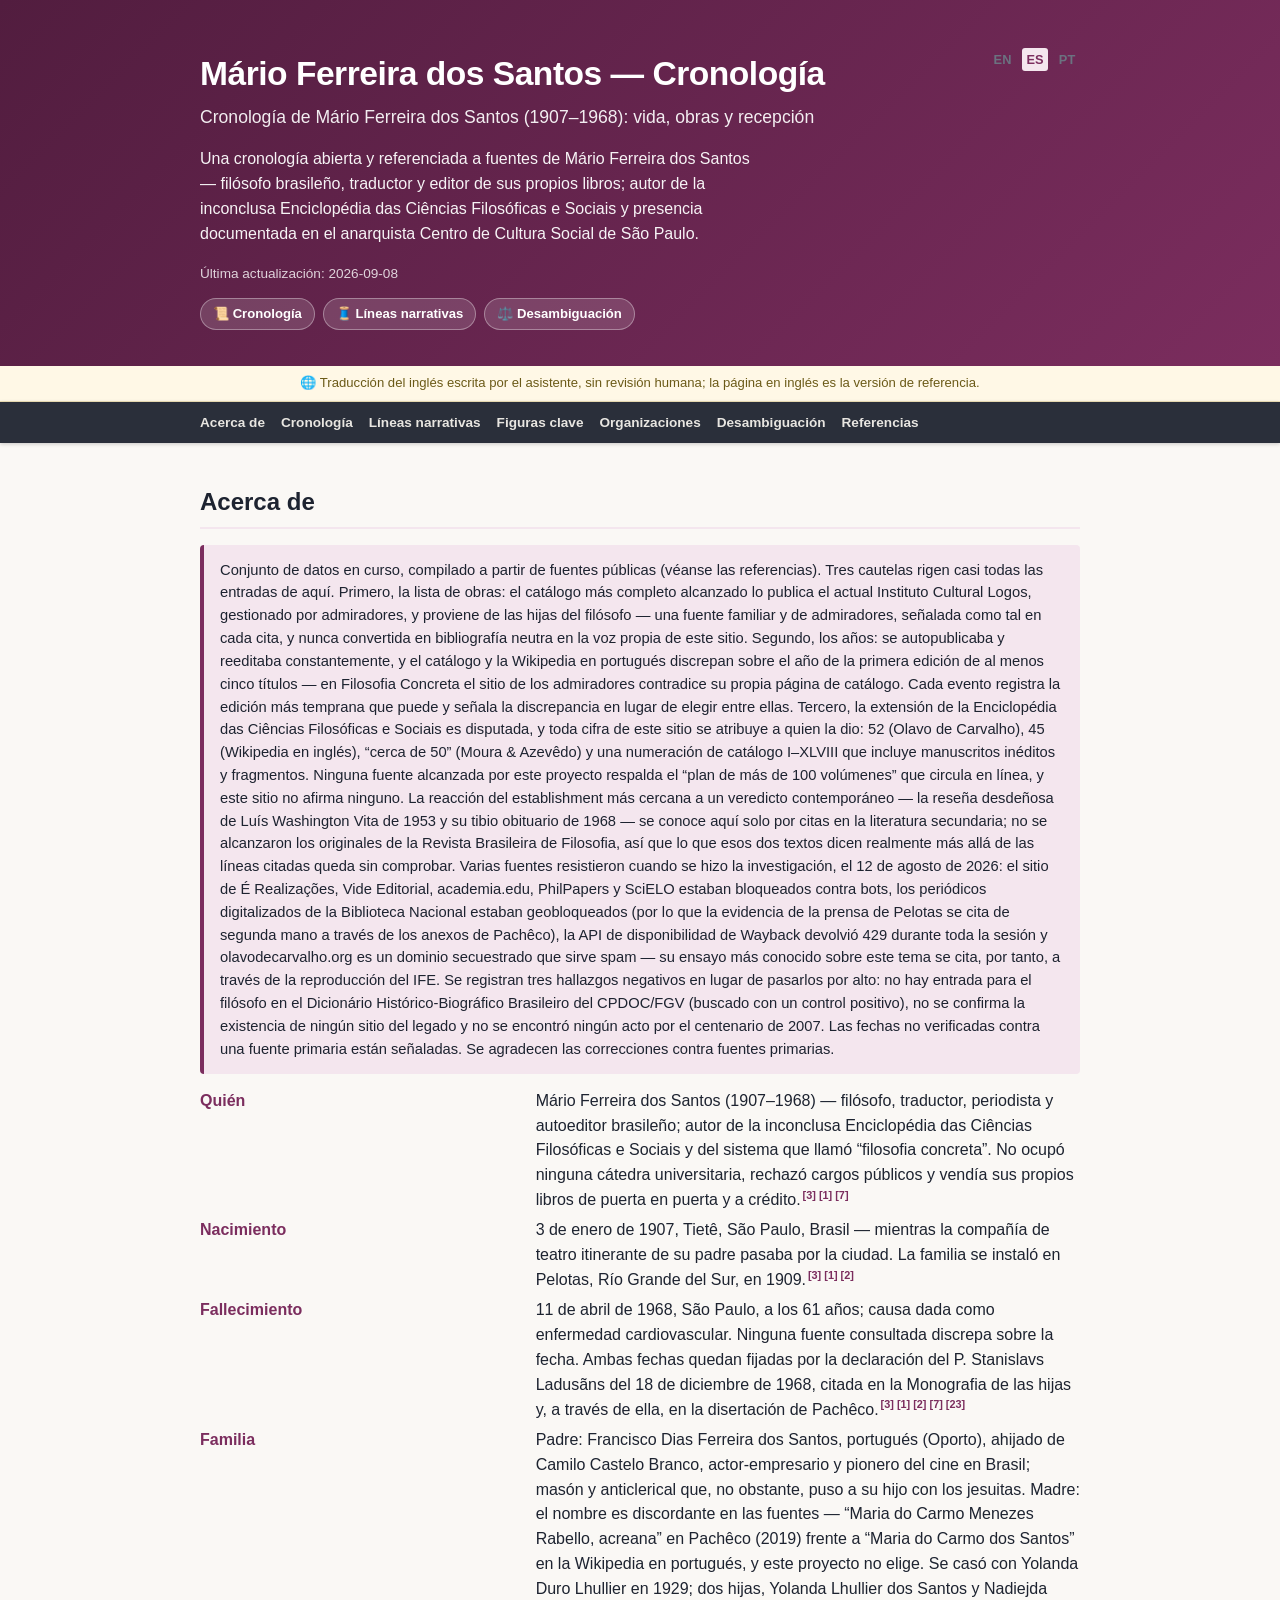
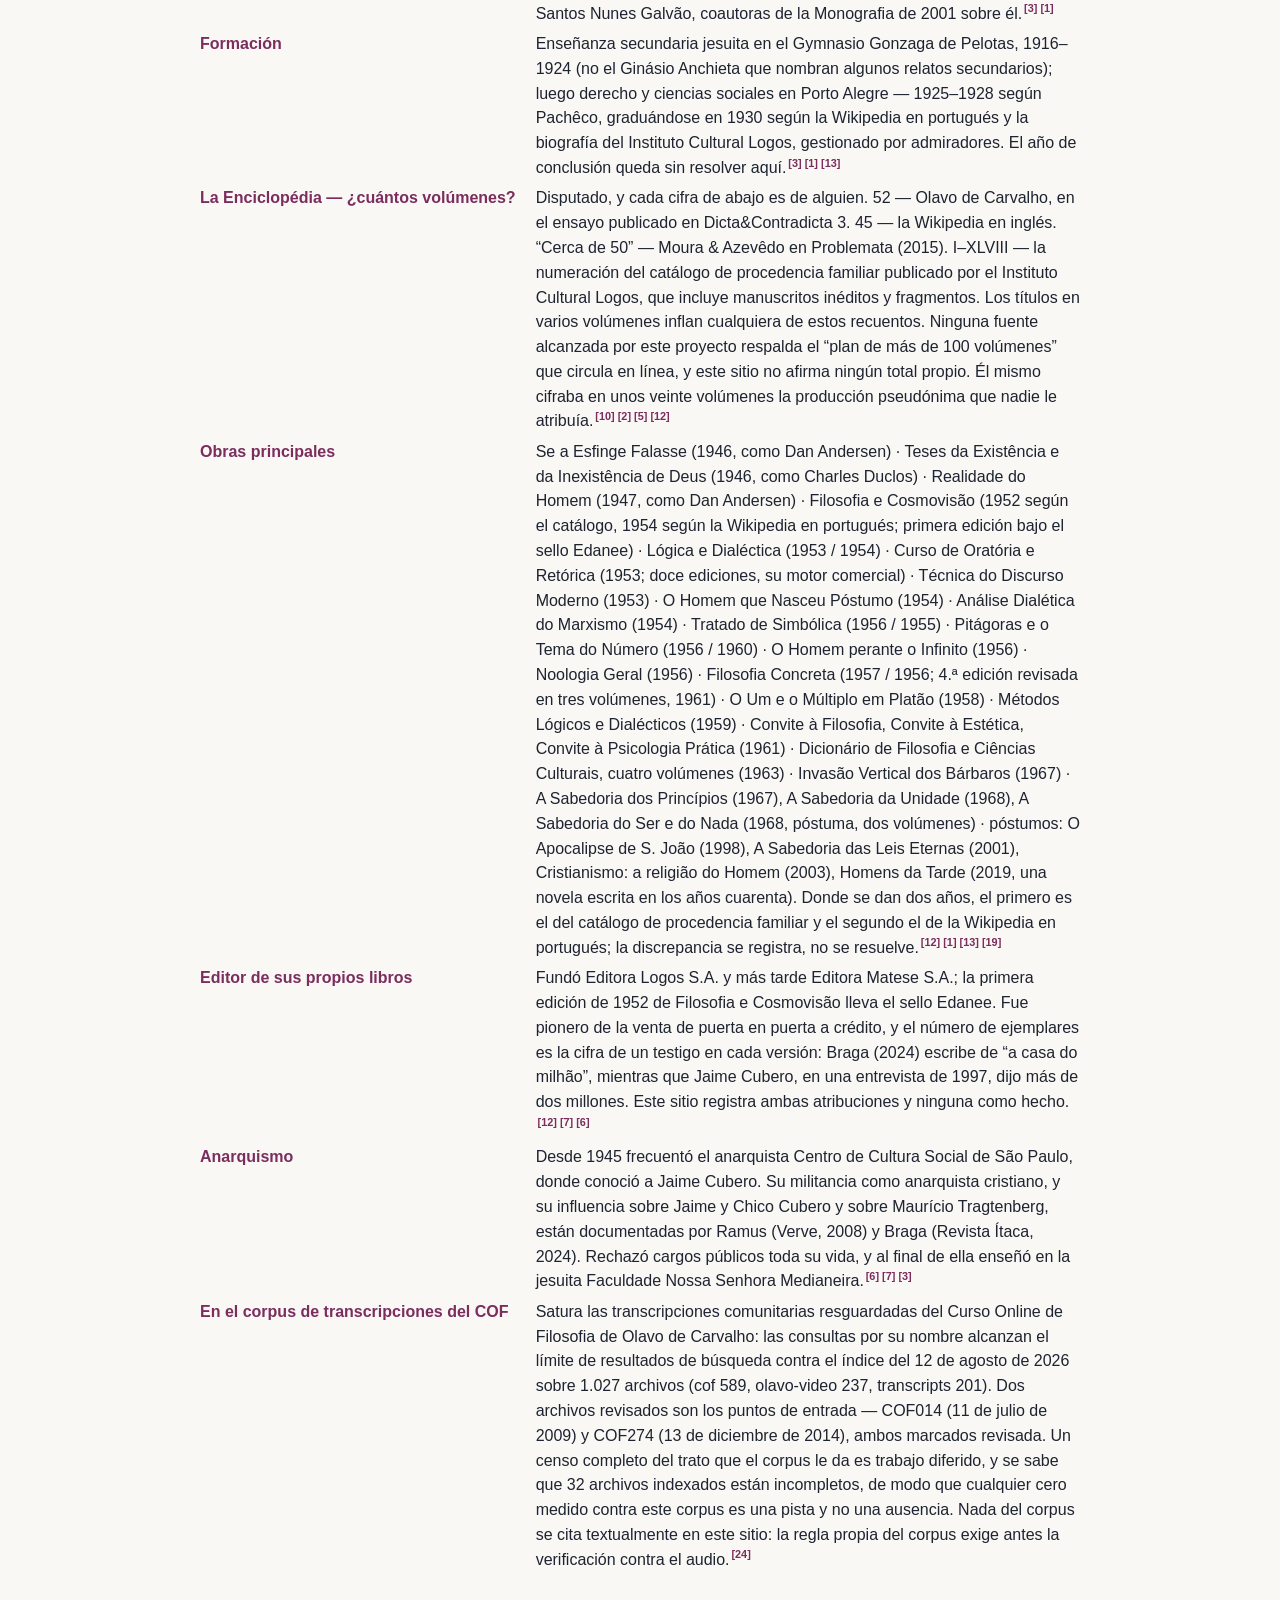
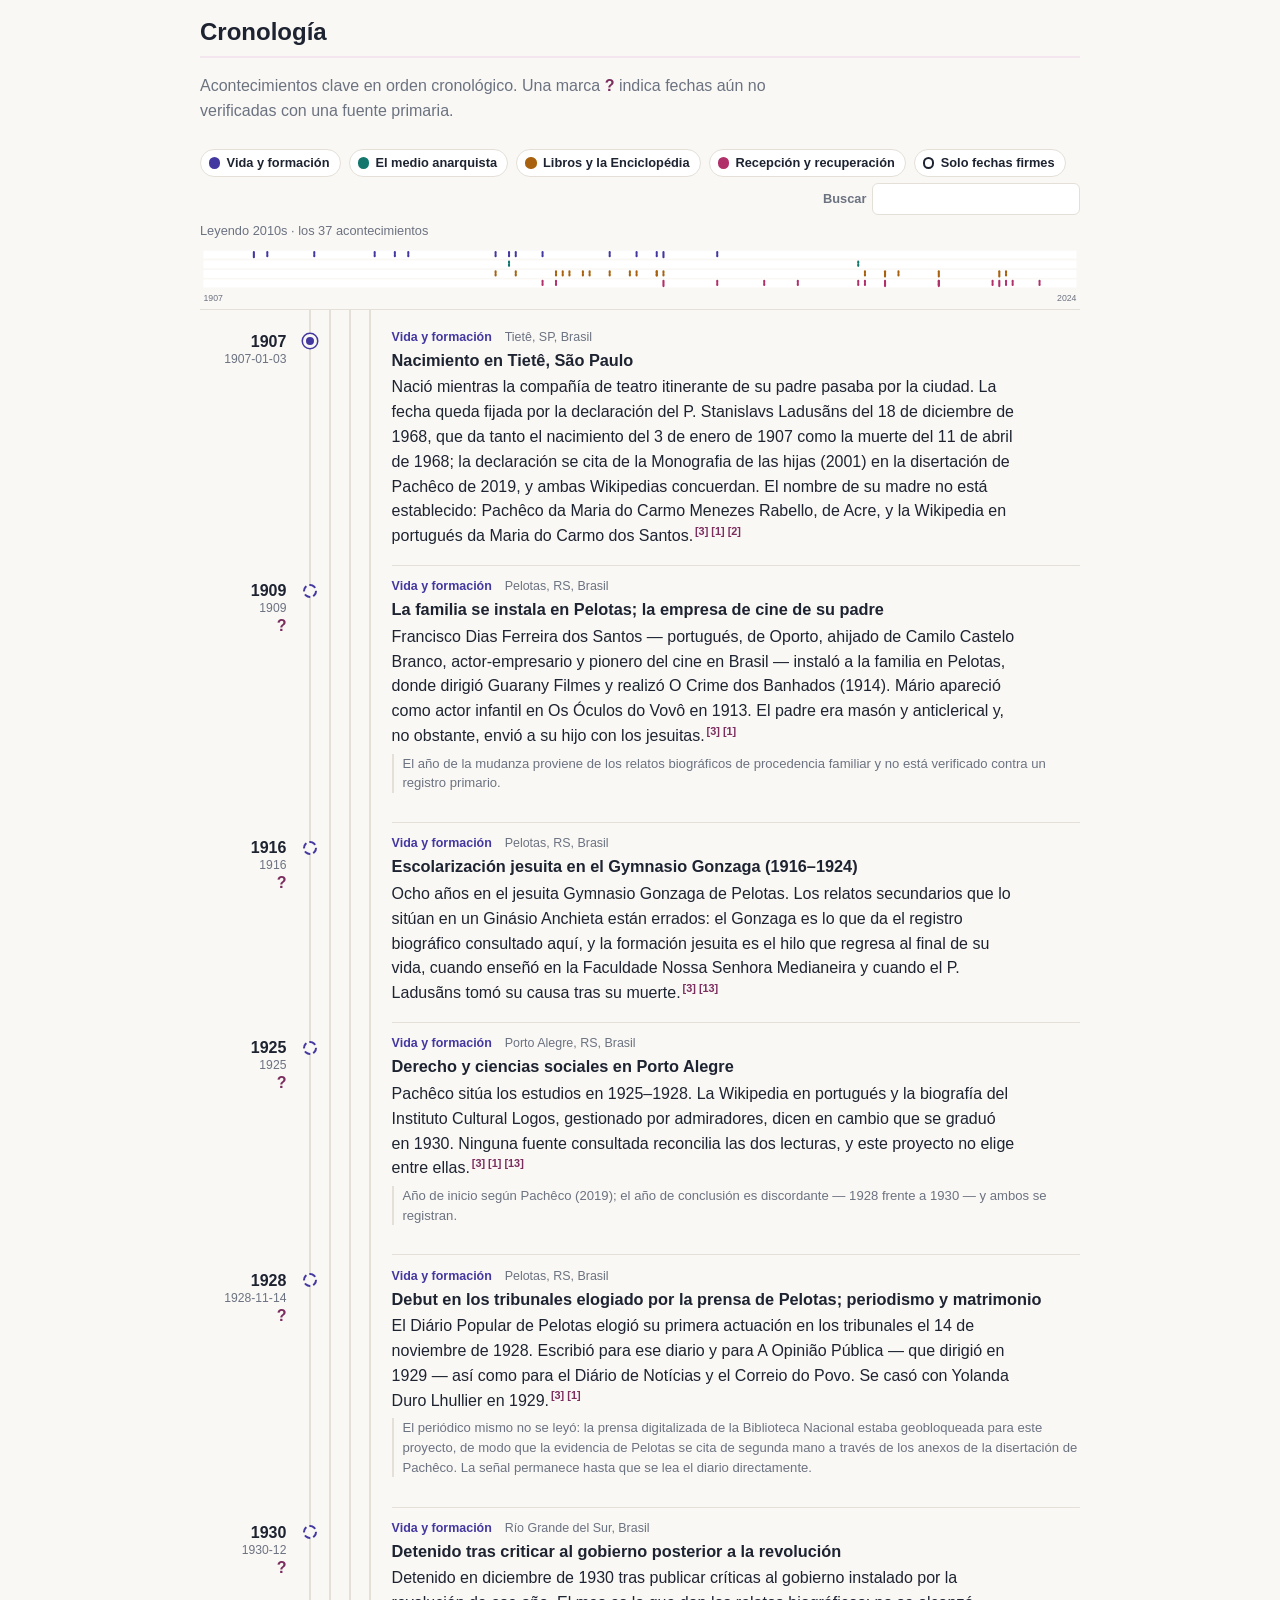
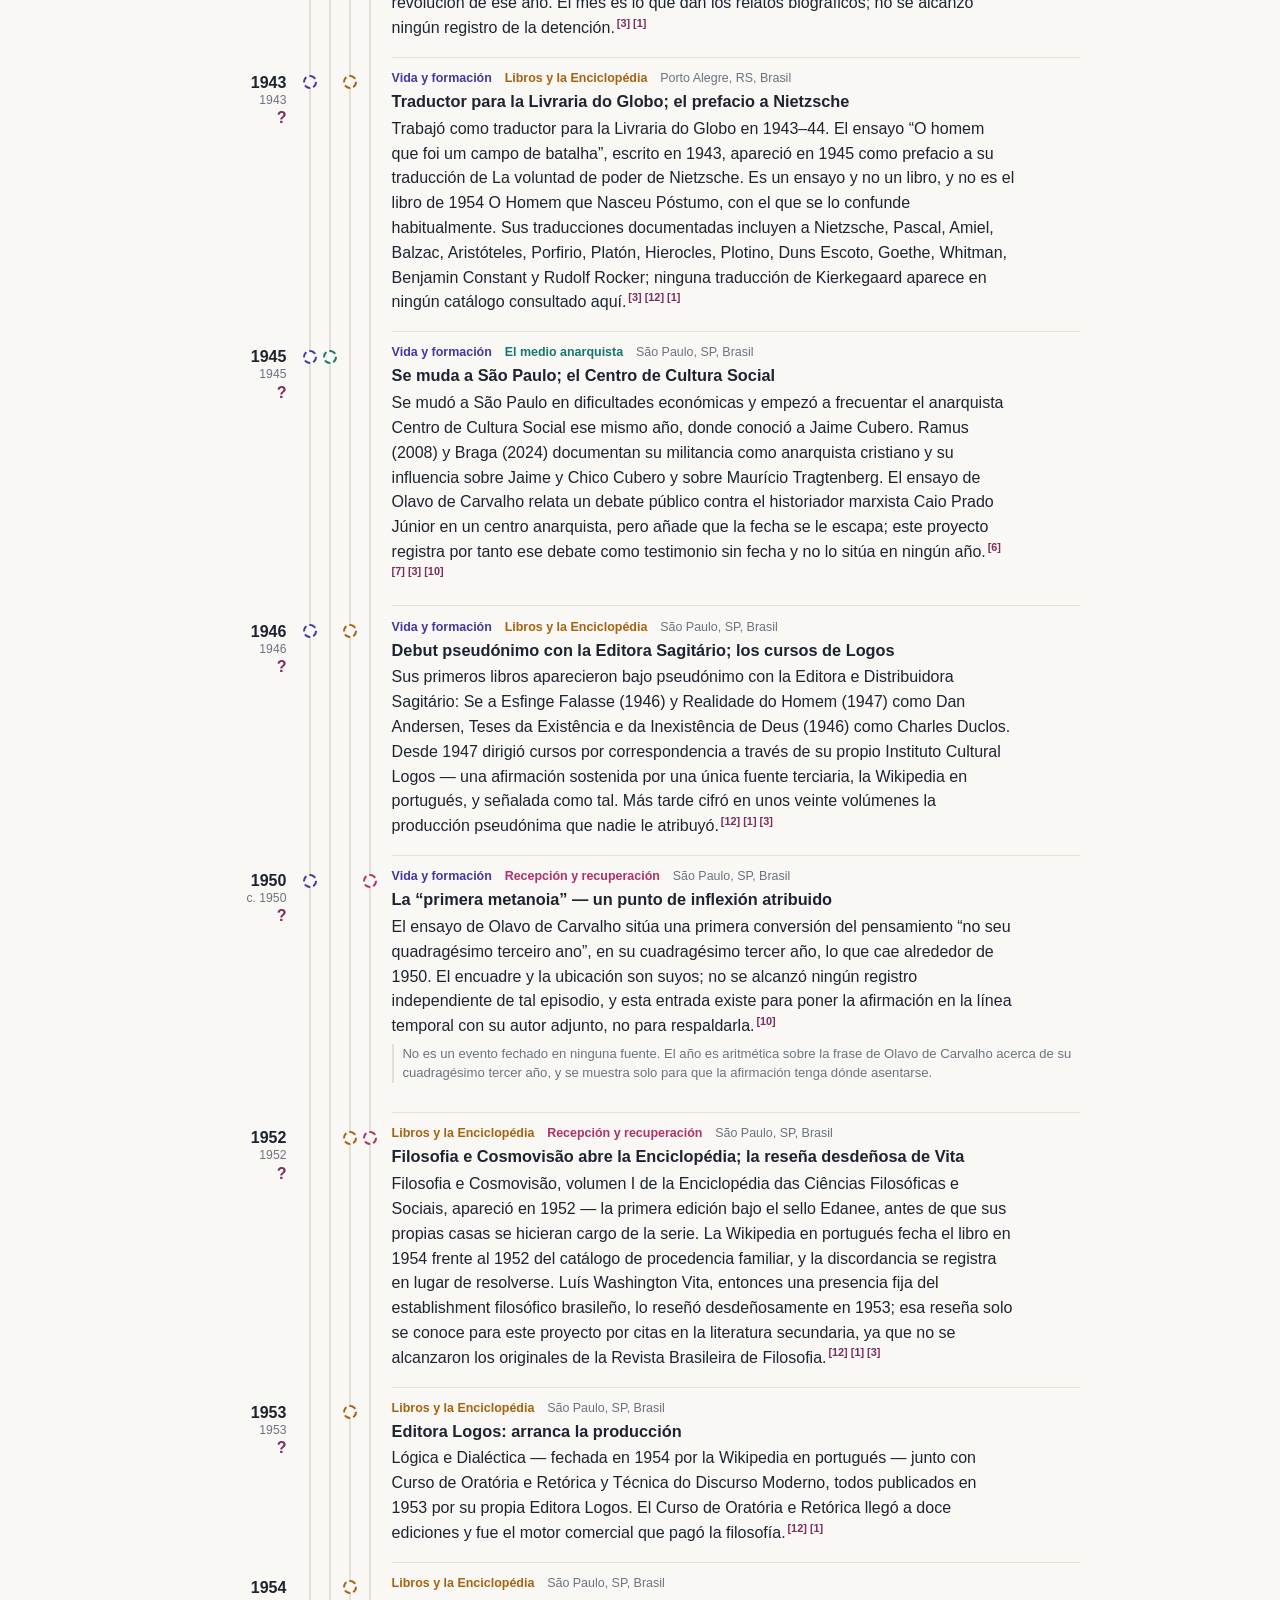
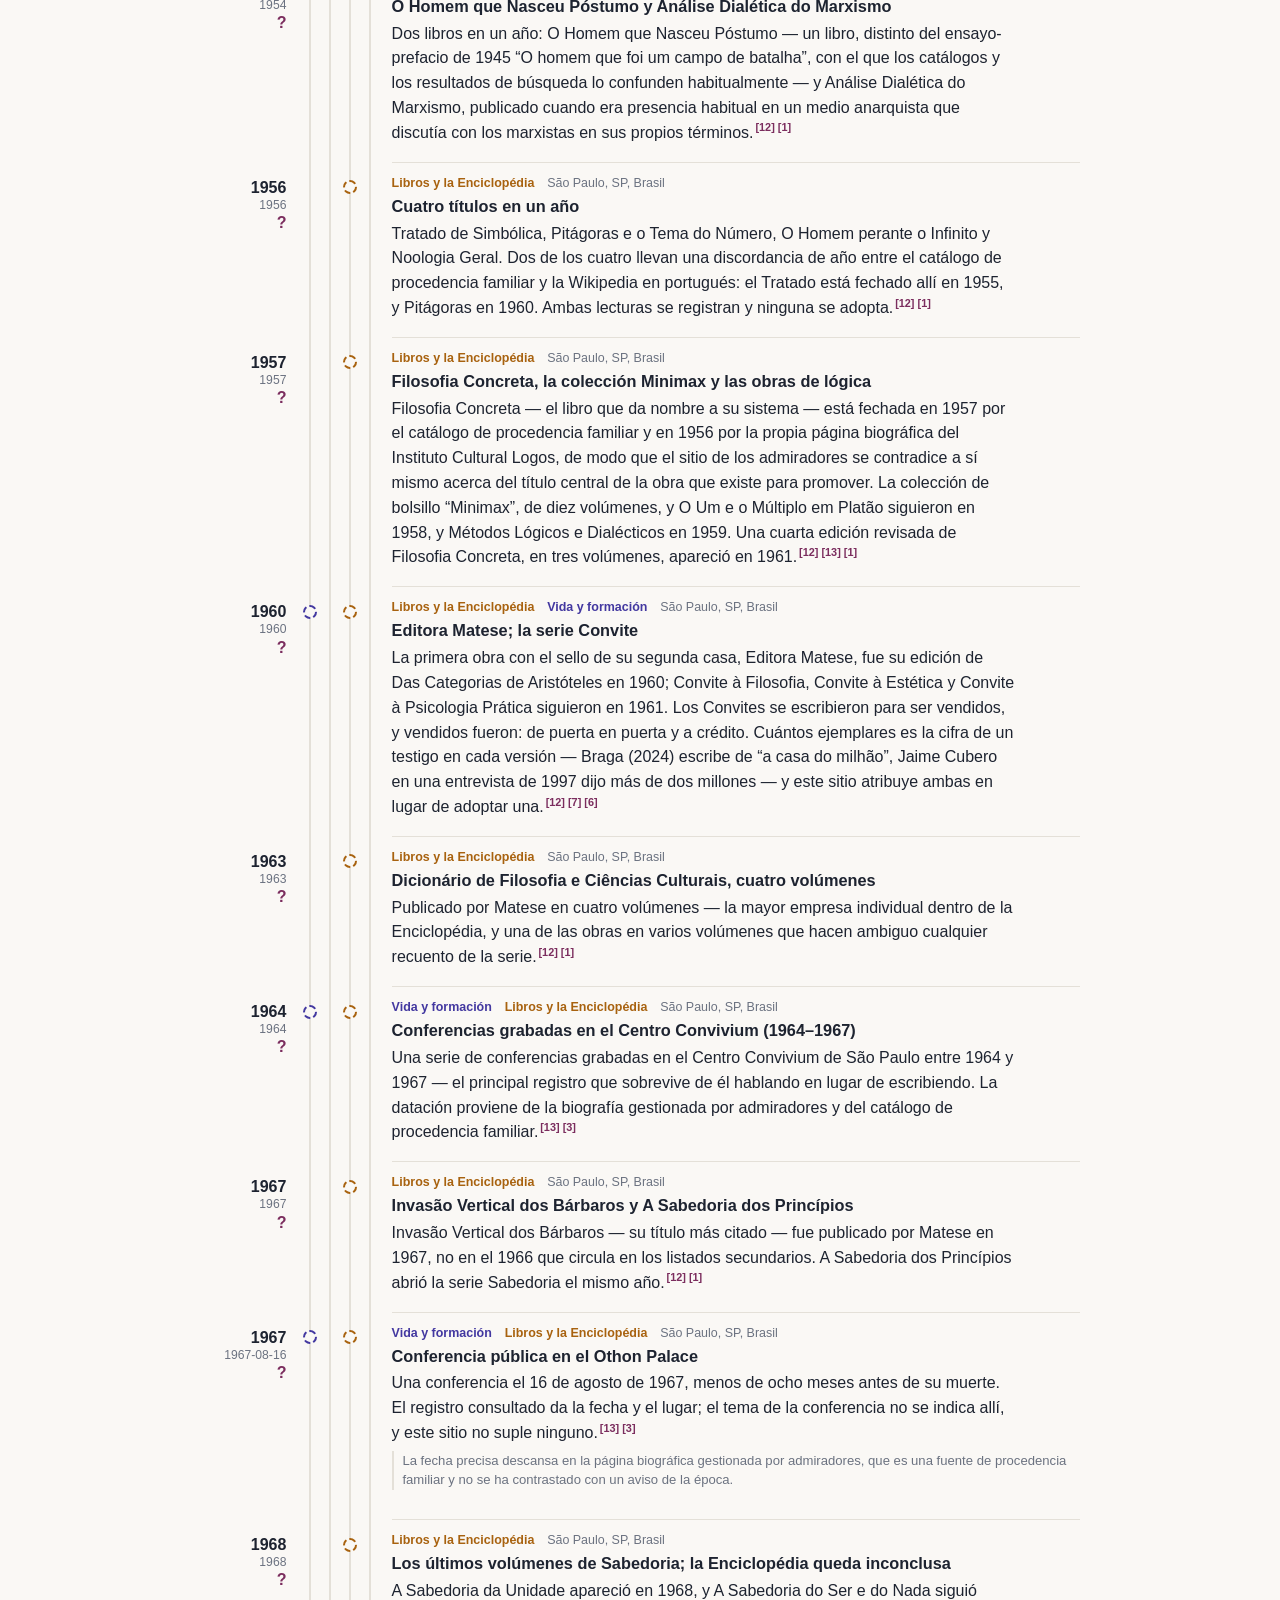
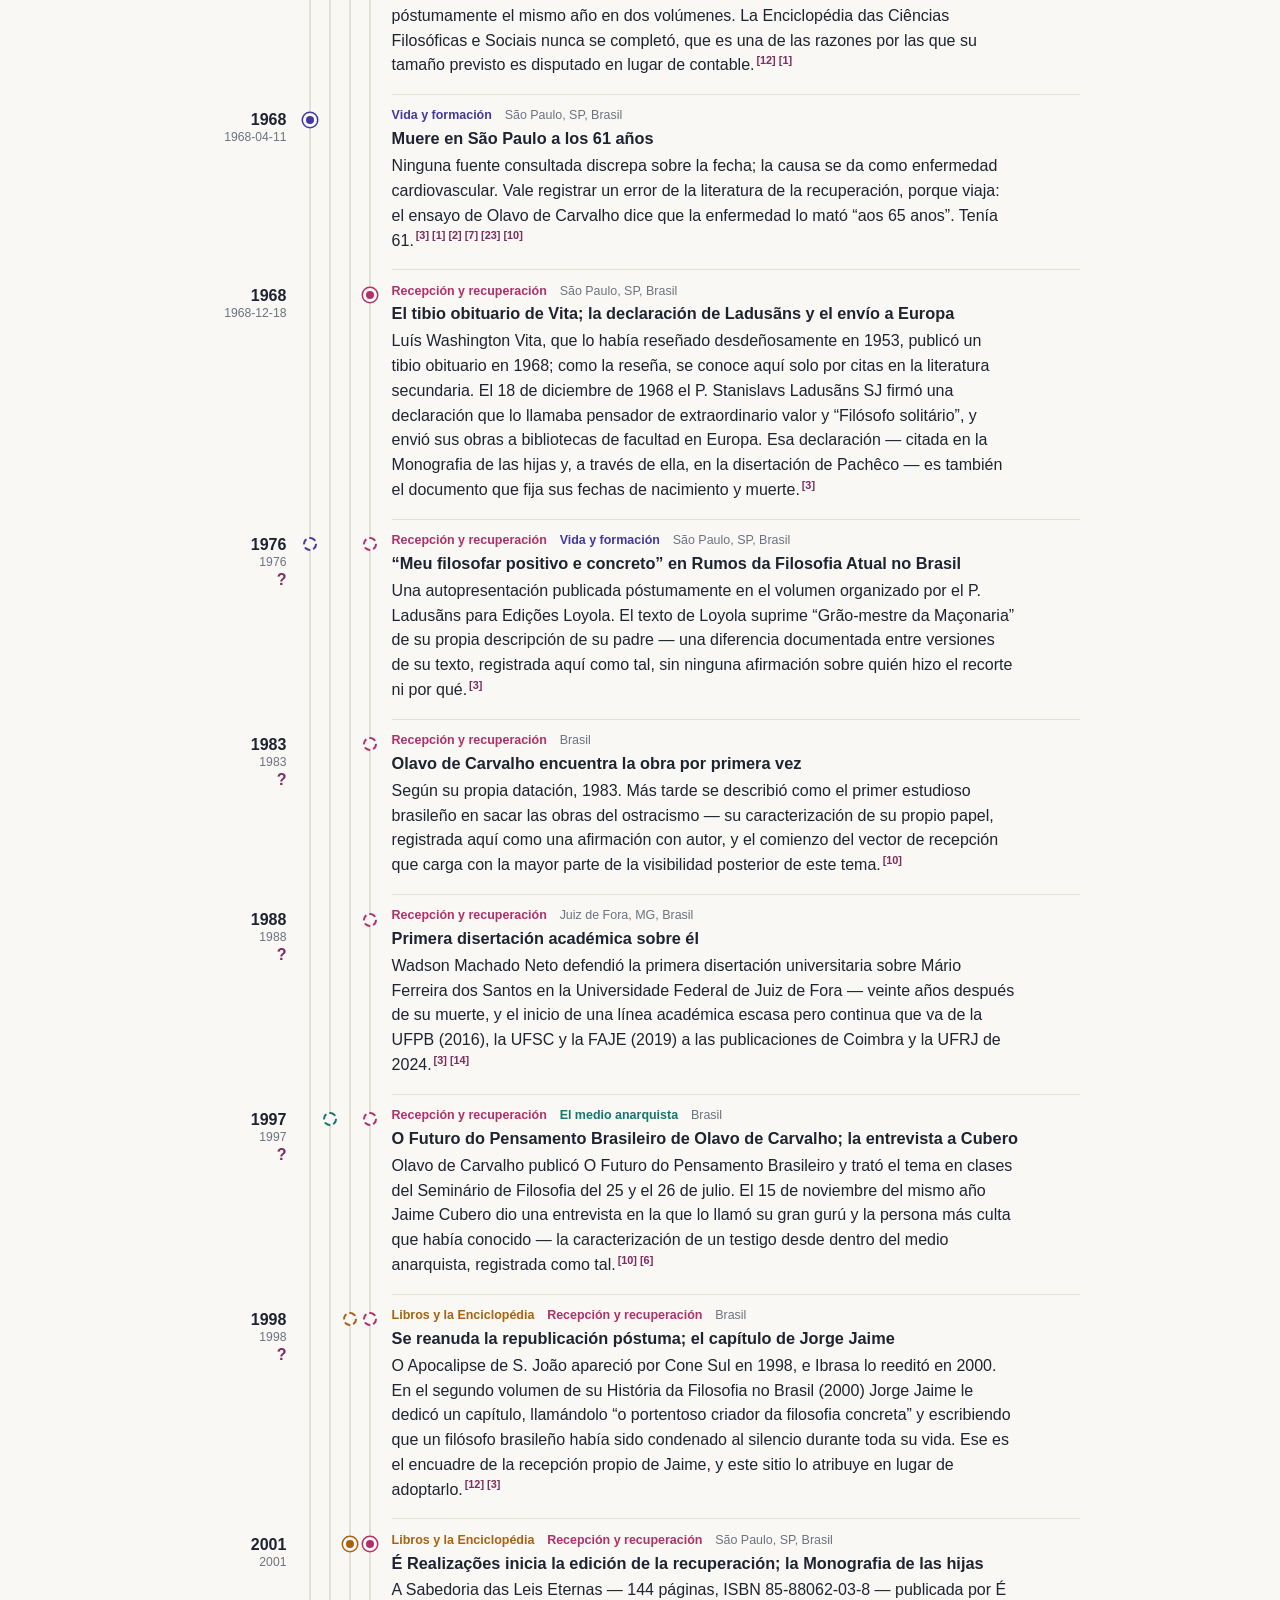
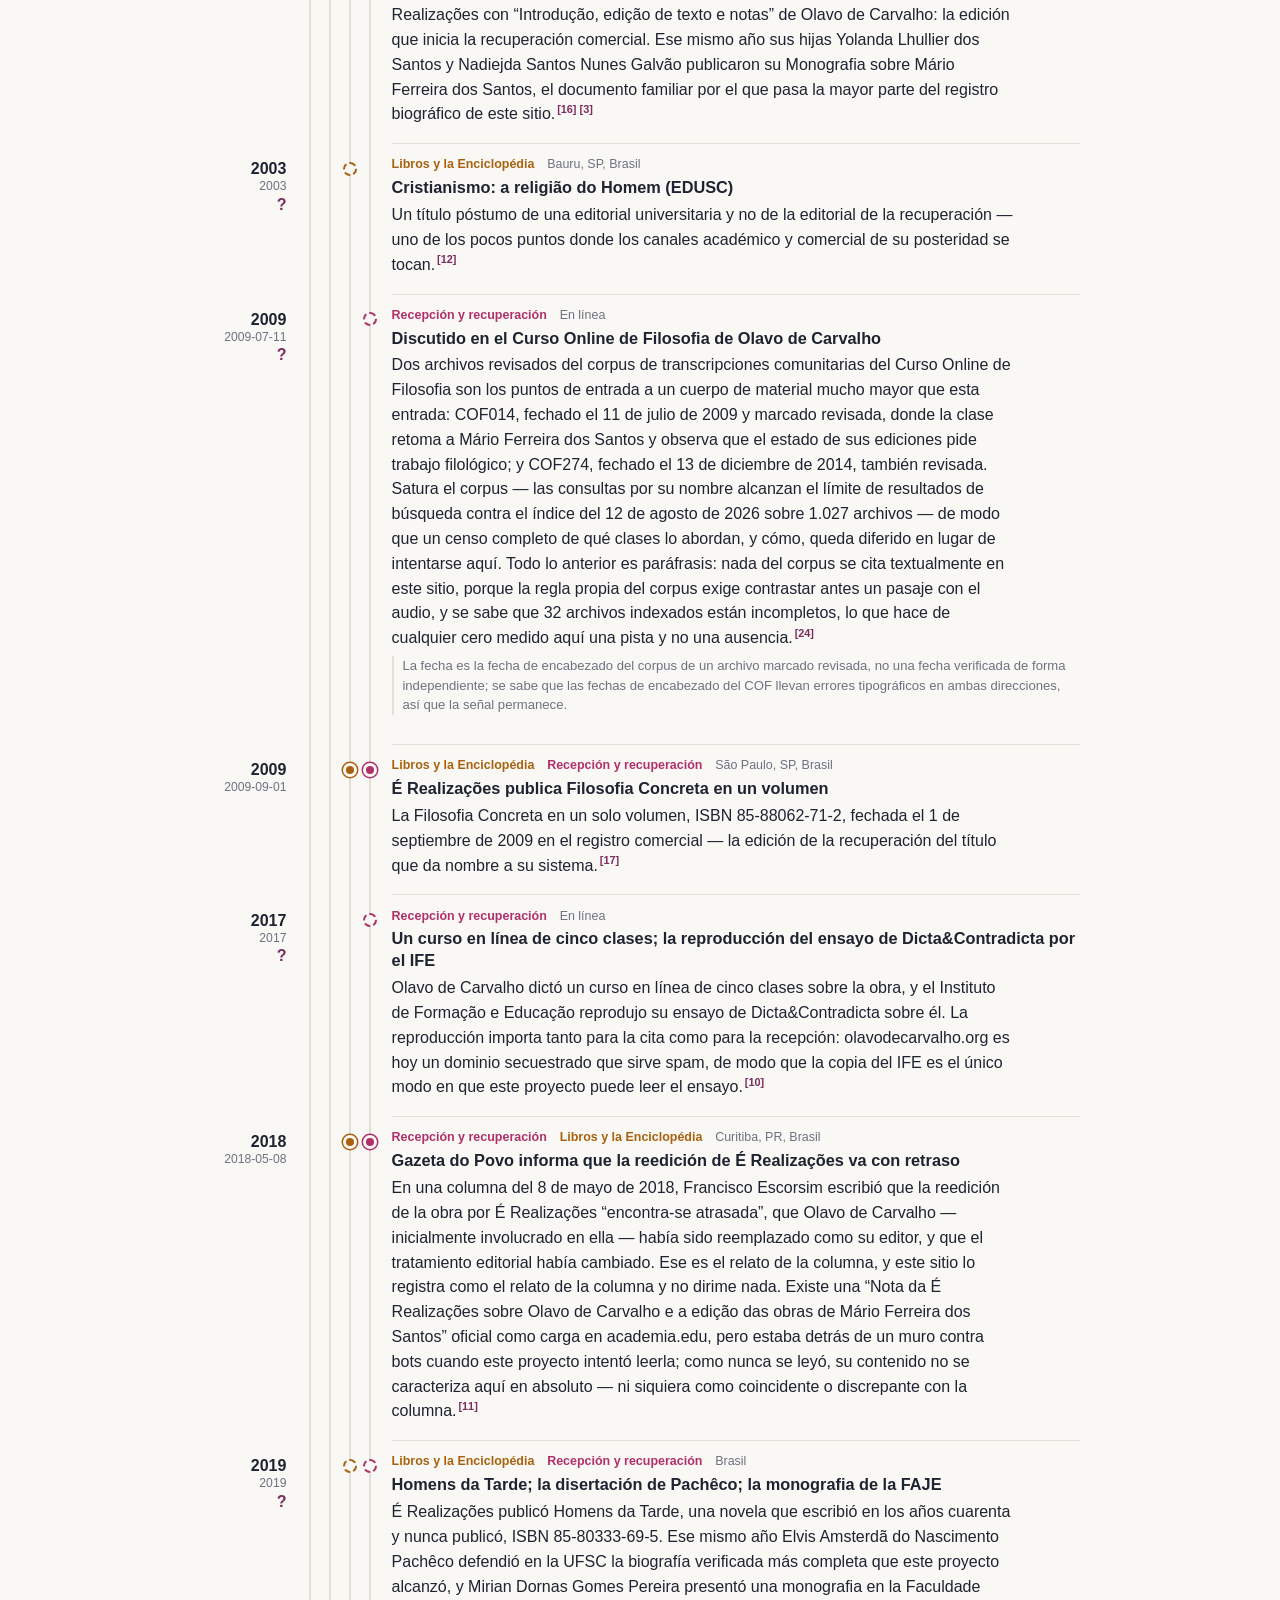
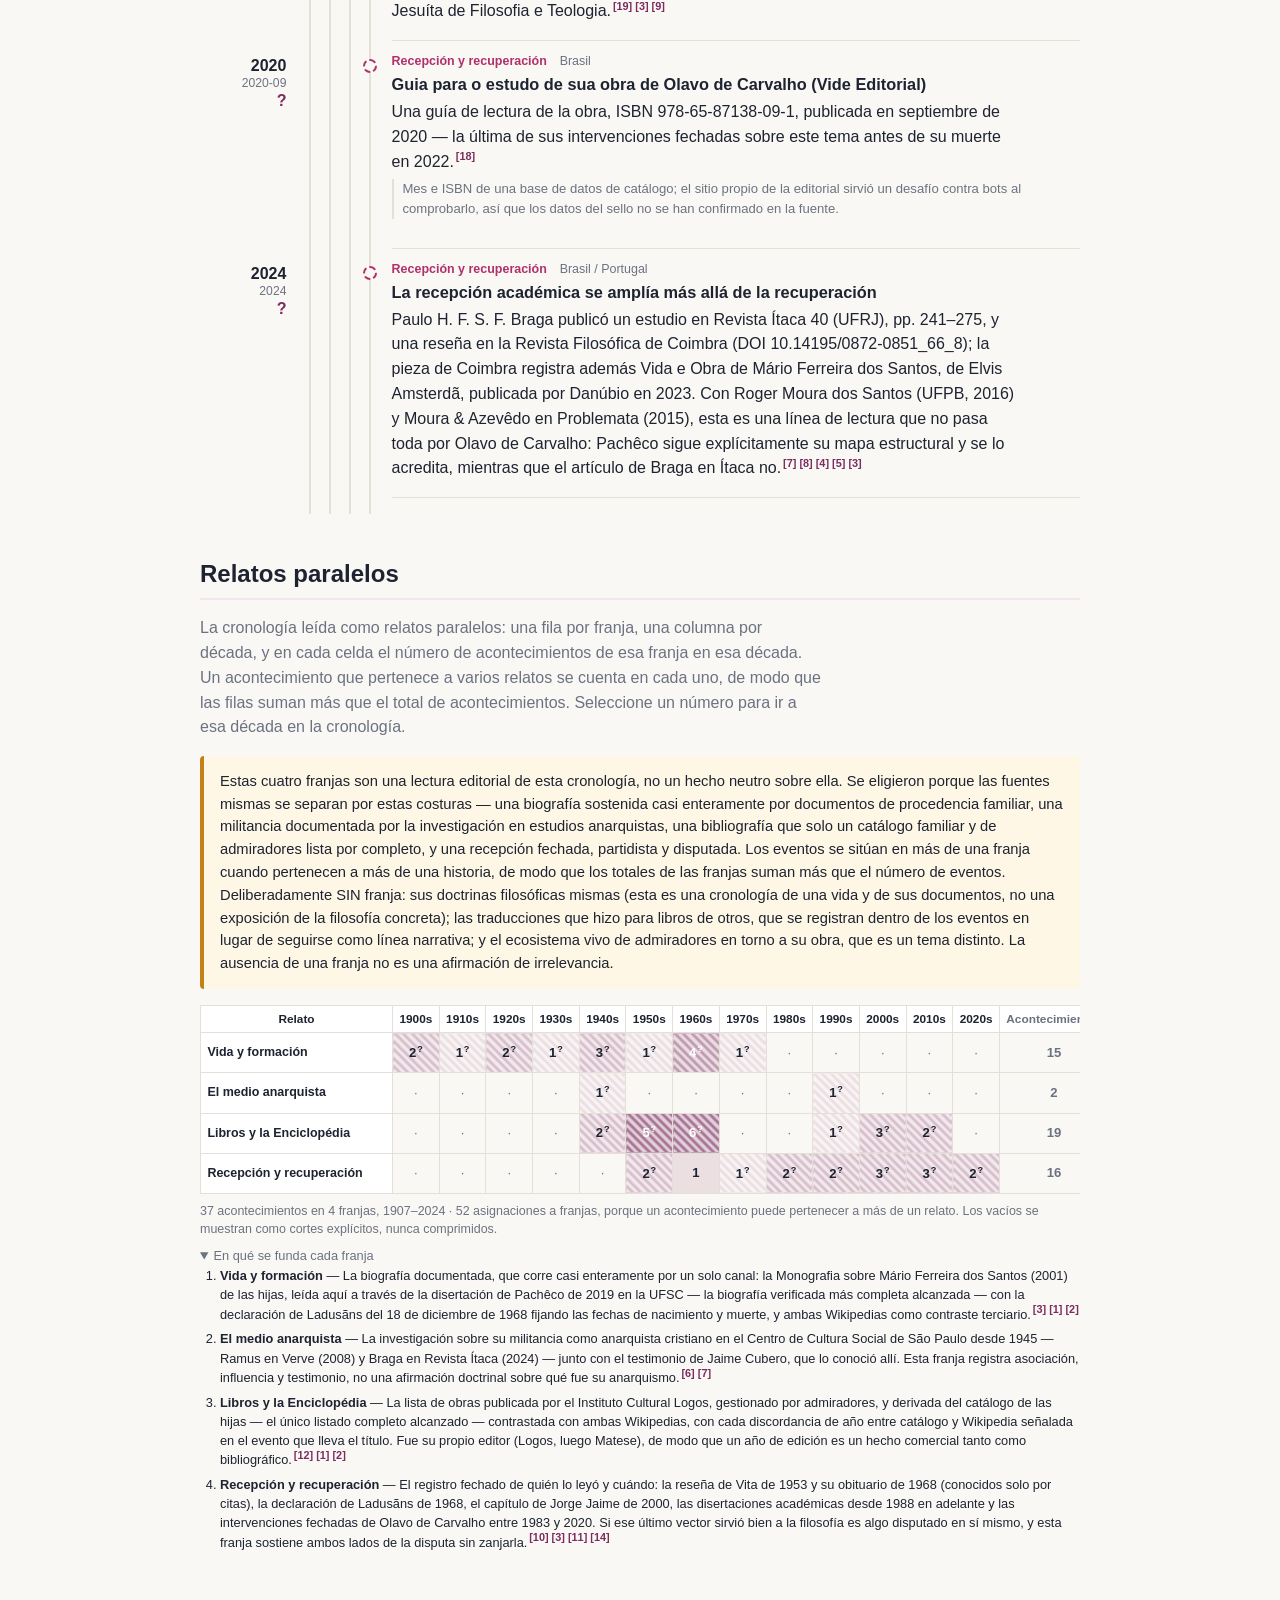
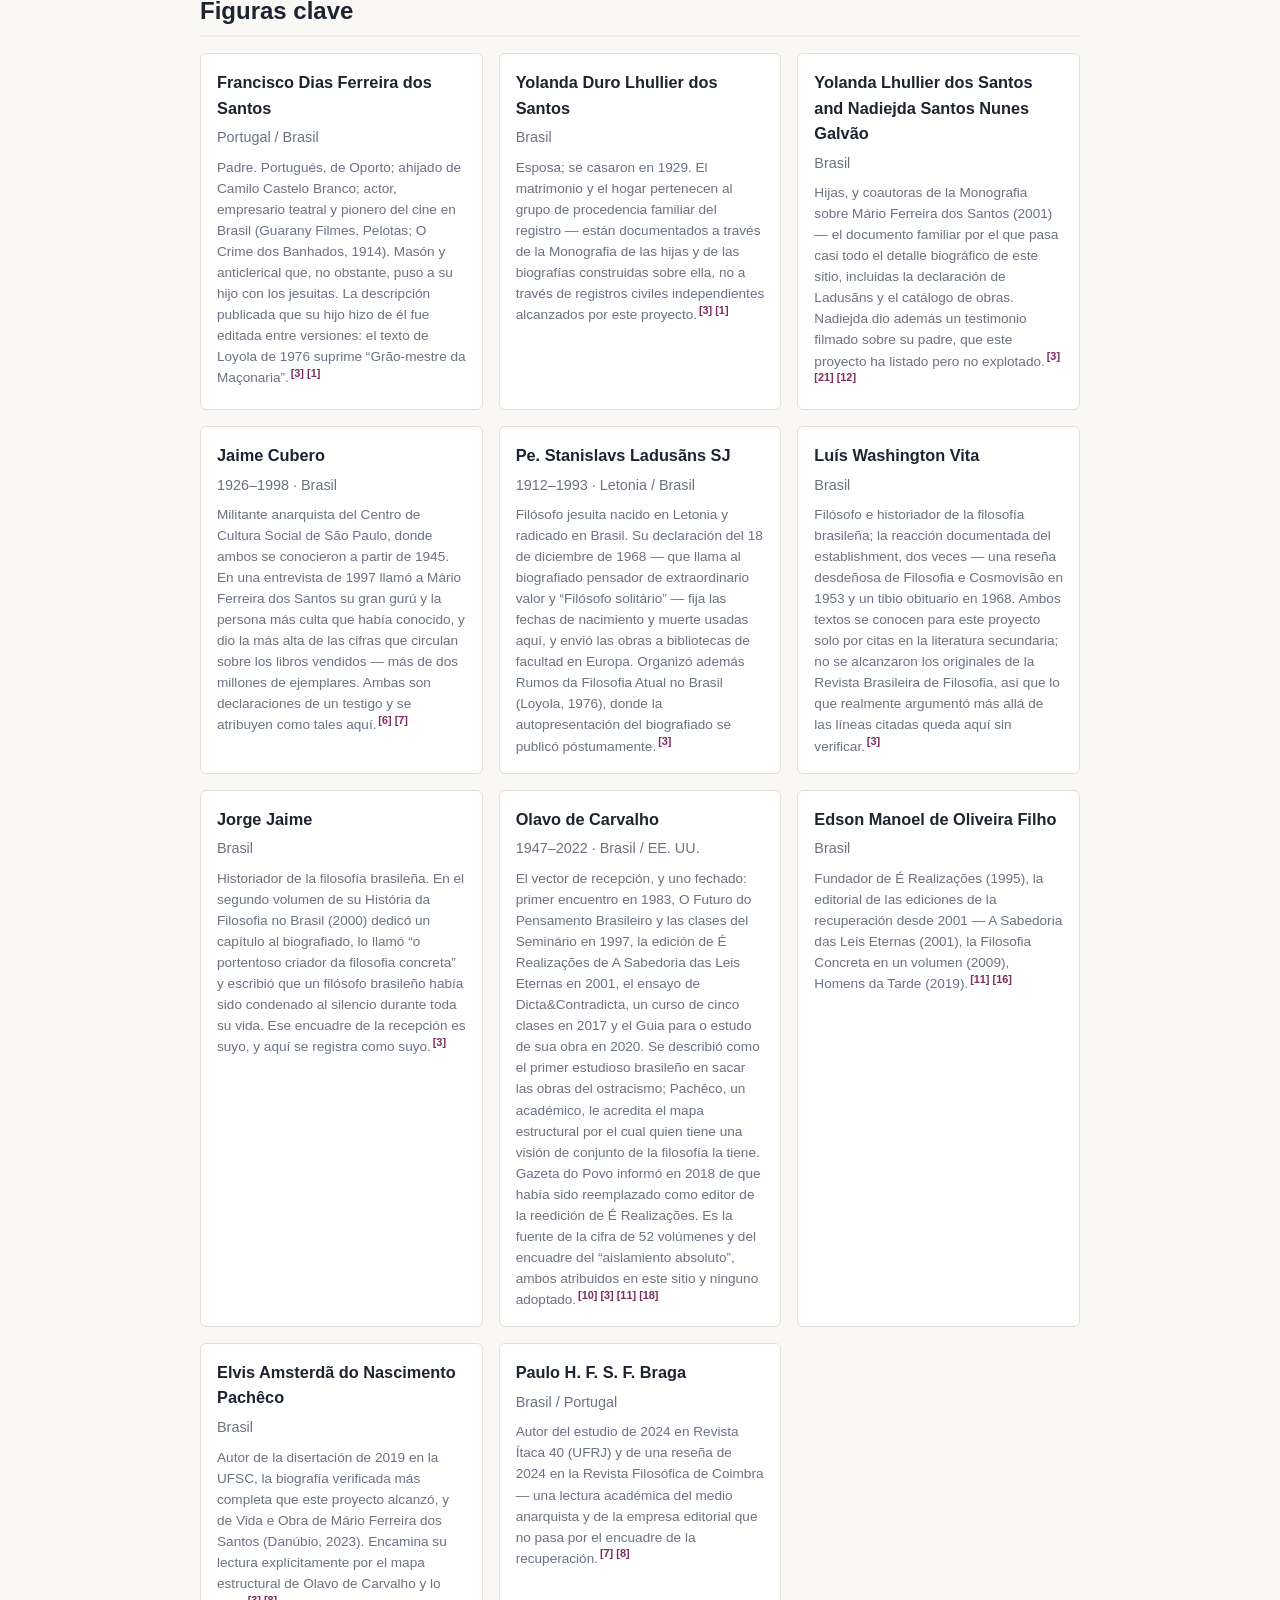
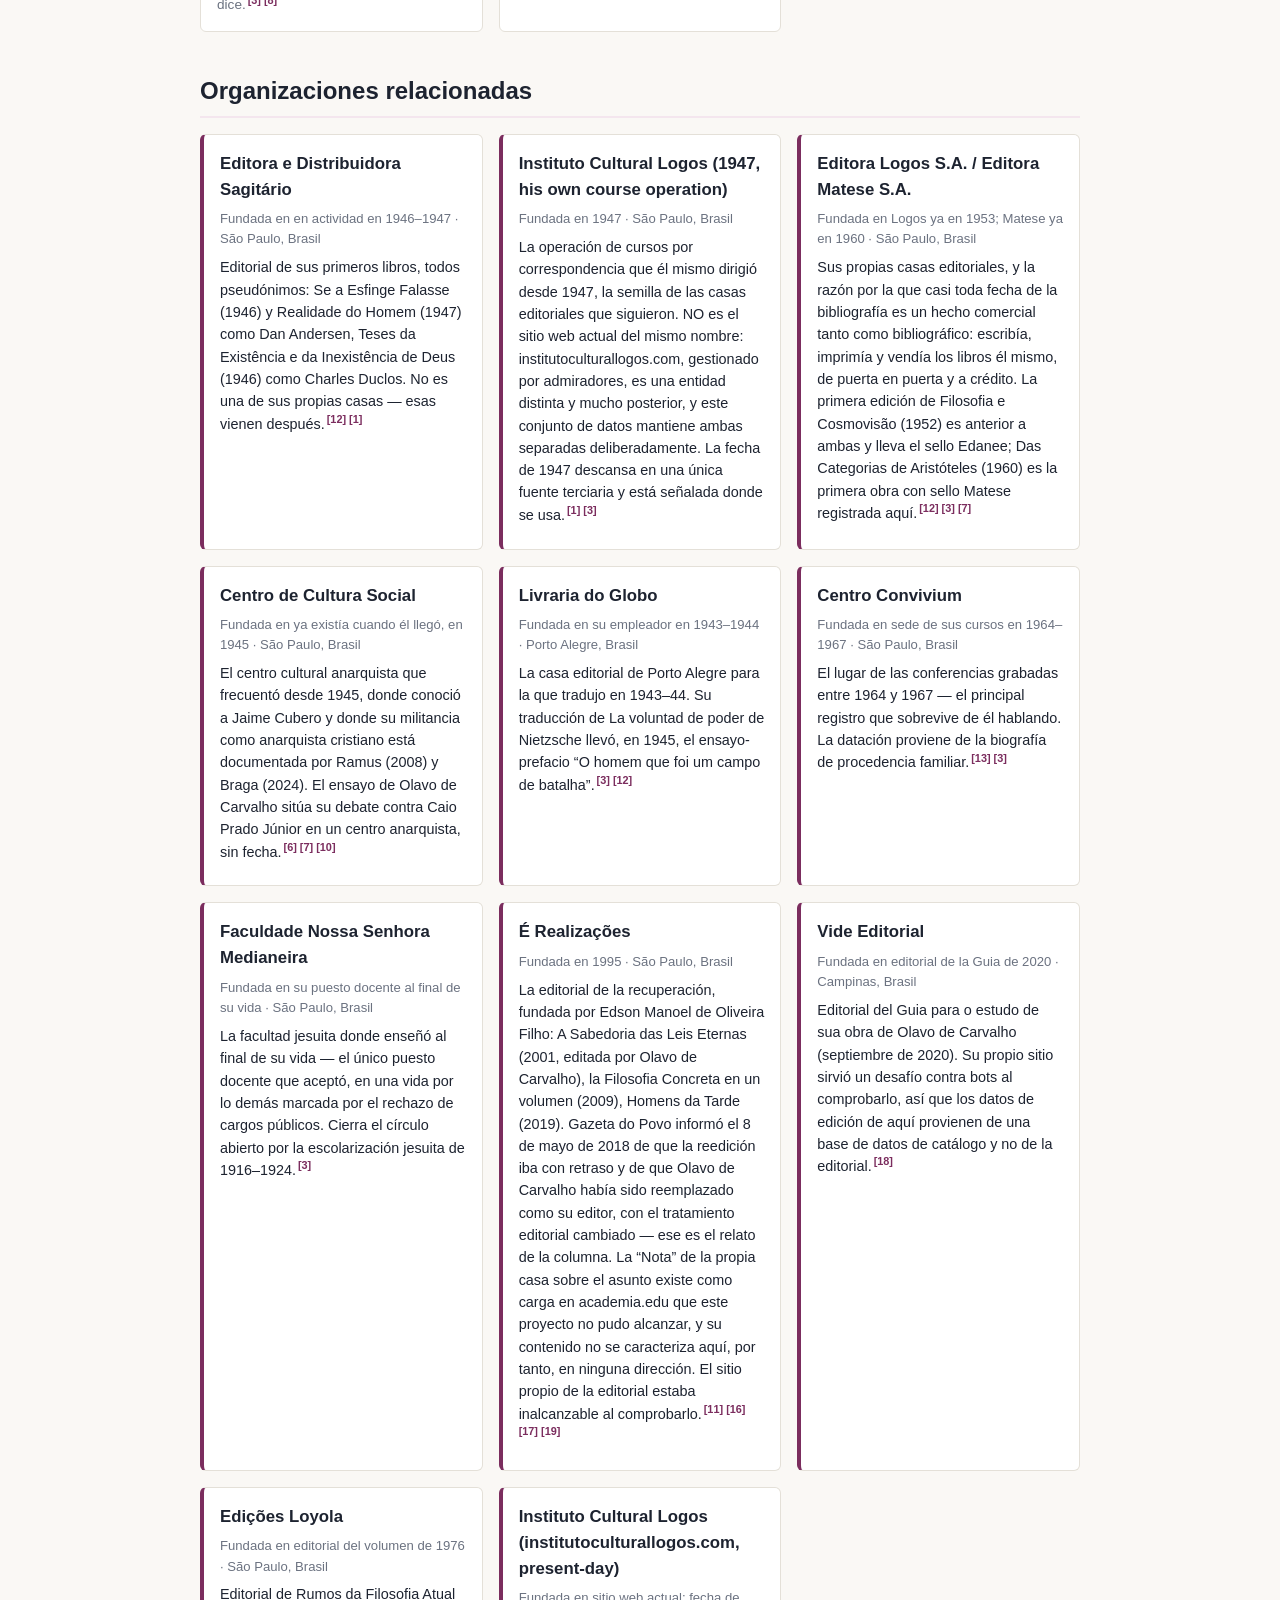
==== commit bd105229: "Chronology as a time river (#5) Moves the site onto the current core template (build.js, validate-da" ====
--- a/docs/es/index.html
+++ b/docs/es/index.html
@@ -14,6 +14,7 @@
     gtag('config', 'G-R9LV1QZHVE');
   </script>
   <link rel="stylesheet" href="../styles.css">
+  <script src="../river.js" defer></script>
   <link rel="canonical" href="https://cronologia.github.io/marioferreirasantos/es/">
   <link rel="alternate" hreflang="en" href="https://cronologia.github.io/marioferreirasantos/en/">
   <link rel="alternate" hreflang="es" href="https://cronologia.github.io/marioferreirasantos/es/">
@@ -96,254 +97,369 @@
       </dl>
     </section>
 
-    <section id="chronology">
+    <section id="chronology" class="river rv-lanes">
       <h2>Cronología</h2>
       <p class="section-intro">Acontecimientos clave en orden cronológico. Una marca <span class="flag">?</span> indica
       fechas aún no verificadas con una fuente primaria.</p>
-      <div class="table-scroll">
-      <table class="meetings">
-        <thead>
-          <tr><th>Año</th><th>Fecha</th><th>Lugar</th><th>Acontecimiento</th></tr>
-        </thead>
-        <tbody>
-        <tr class="decade-row" id="decade-1900"><th colspan="4">1900s</th></tr>
-        <tr>
-          <td class="year">1907</td>
-          <td>1907-01-03</td>
-          <td>Tietê, SP, Brasil</td>
-          <td><strong>Nacimiento en Tietê, São Paulo</strong> <span class="muted">— Nació mientras la compañía de teatro itinerante de su padre pasaba por la ciudad. La fecha queda fijada por la declaración del P. Stanislavs Ladusãns del 18 de diciembre de 1968, que da tanto el nacimiento del 3 de enero de 1907 como la muerte del 11 de abril de 1968; la declaración se cita de la Monografia de las hijas (2001) en la disertación de Pachêco de 2019, y ambas Wikipedias concuerdan. El nombre de su madre no está establecido: Pachêco da Maria do Carmo Menezes Rabello, de Acre, y la Wikipedia en portugués da Maria do Carmo dos Santos.</span><sup class="cite"><a href="#ref-3" title="Reference 3">[3]</a> <a href="#ref-1" title="Reference 1">[1]</a> <a href="#ref-2" title="Reference 2">[2]</a></sup></td>
-        </tr>
-        <tr>
-          <td class="year">1909</td>
-          <td>1909 <span class="flag" title="Fecha aún no verificada con una fuente primaria">?</span></td>
-          <td>Pelotas, RS, Brasil</td>
-          <td><strong>La familia se instala en Pelotas; la empresa de cine de su padre</strong> <span class="muted">— Francisco Dias Ferreira dos Santos — portugués, de Oporto, ahijado de Camilo Castelo Branco, actor-empresario y pionero del cine en Brasil — instaló a la familia en Pelotas, donde dirigió Guarany Filmes y realizó O Crime dos Banhados (1914). Mário apareció como actor infantil en Os Óculos do Vovô en 1913. El padre era masón y anticlerical y, no obstante, envió a su hijo con los jesuitas.</span><sup class="cite"><a href="#ref-3" title="Reference 3">[3]</a> <a href="#ref-1" title="Reference 1">[1]</a></sup><span class="date-note">El año de la mudanza proviene de los relatos biográficos de procedencia familiar y no está verificado contra un registro primario.</span></td>
-        </tr>
-        <tr class="decade-row" id="decade-1910"><th colspan="4">1910s</th></tr>
-        <tr>
-          <td class="year">1916</td>
-          <td>1916 <span class="flag" title="Fecha aún no verificada con una fuente primaria">?</span></td>
-          <td>Pelotas, RS, Brasil</td>
-          <td><strong>Escolarización jesuita en el Gymnasio Gonzaga (1916–1924)</strong> <span class="muted">— Ocho años en el jesuita Gymnasio Gonzaga de Pelotas. Los relatos secundarios que lo sitúan en un Ginásio Anchieta están errados: el Gonzaga es lo que da el registro biográfico consultado aquí, y la formación jesuita es el hilo que regresa al final de su vida, cuando enseñó en la Faculdade Nossa Senhora Medianeira y cuando el P. Ladusãns tomó su causa tras su muerte.</span><sup class="cite"><a href="#ref-3" title="Reference 3">[3]</a> <a href="#ref-13" title="Reference 13">[13]</a></sup></td>
-        </tr>
-        <tr class="decade-row" id="decade-1920"><th colspan="4">1920s</th></tr>
-        <tr>
-          <td class="year">1925</td>
-          <td>1925 <span class="flag" title="Fecha aún no verificada con una fuente primaria">?</span></td>
-          <td>Porto Alegre, RS, Brasil</td>
-          <td><strong>Derecho y ciencias sociales en Porto Alegre</strong> <span class="muted">— Pachêco sitúa los estudios en 1925–1928. La Wikipedia en portugués y la biografía del Instituto Cultural Logos, gestionado por admiradores, dicen en cambio que se graduó en 1930. Ninguna fuente consultada reconcilia las dos lecturas, y este proyecto no elige entre ellas.</span><sup class="cite"><a href="#ref-3" title="Reference 3">[3]</a> <a href="#ref-1" title="Reference 1">[1]</a> <a href="#ref-13" title="Reference 13">[13]</a></sup><span class="date-note">Año de inicio según Pachêco (2019); el año de conclusión es discordante — 1928 frente a 1930 — y ambos se registran.</span></td>
-        </tr>
-        <tr>
-          <td class="year">1928</td>
-          <td>1928-11-14 <span class="flag" title="Fecha aún no verificada con una fuente primaria">?</span></td>
-          <td>Pelotas, RS, Brasil</td>
-          <td><strong>Debut en los tribunales elogiado por la prensa de Pelotas; periodismo y matrimonio</strong> <span class="muted">— El Diário Popular de Pelotas elogió su primera actuación en los tribunales el 14 de noviembre de 1928. Escribió para ese diario y para A Opinião Pública — que dirigió en 1929 — así como para el Diário de Notícias y el Correio do Povo. Se casó con Yolanda Duro Lhullier en 1929.</span><sup class="cite"><a href="#ref-3" title="Reference 3">[3]</a> <a href="#ref-1" title="Reference 1">[1]</a></sup><span class="date-note">El periódico mismo no se leyó: la prensa digitalizada de la Biblioteca Nacional estaba geobloqueada para este proyecto, de modo que la evidencia de Pelotas se cita de segunda mano a través de los anexos de la disertación de Pachêco. La señal permanece hasta que se lea el diario directamente.</span></td>
-        </tr>
-        <tr class="decade-row" id="decade-1930"><th colspan="4">1930s</th></tr>
-        <tr>
-          <td class="year">1930</td>
-          <td>1930-12 <span class="flag" title="Fecha aún no verificada con una fuente primaria">?</span></td>
-          <td>Río Grande del Sur, Brasil</td>
-          <td><strong>Detenido tras criticar al gobierno posterior a la revolución</strong> <span class="muted">— Detenido en diciembre de 1930 tras publicar críticas al gobierno instalado por la revolución de ese año. El mes es lo que dan los relatos biográficos; no se alcanzó ningún registro de la detención.</span><sup class="cite"><a href="#ref-3" title="Reference 3">[3]</a> <a href="#ref-1" title="Reference 1">[1]</a></sup></td>
-        </tr>
-        <tr class="decade-row" id="decade-1940"><th colspan="4">1940s</th></tr>
-        <tr>
-          <td class="year">1943</td>
-          <td>1943 <span class="flag" title="Fecha aún no verificada con una fuente primaria">?</span></td>
-          <td>Porto Alegre, RS, Brasil</td>
-          <td><strong>Traductor para la Livraria do Globo; el prefacio a Nietzsche</strong> <span class="muted">— Trabajó como traductor para la Livraria do Globo en 1943–44. El ensayo “O homem que foi um campo de batalha”, escrito en 1943, apareció en 1945 como prefacio a su traducción de La voluntad de poder de Nietzsche. Es un ensayo y no un libro, y no es el libro de 1954 O Homem que Nasceu Póstumo, con el que se lo confunde habitualmente. Sus traducciones documentadas incluyen a Nietzsche, Pascal, Amiel, Balzac, Aristóteles, Porfirio, Platón, Hierocles, Plotino, Duns Escoto, Goethe, Whitman, Benjamin Constant y Rudolf Rocker; ninguna traducción de Kierkegaard aparece en ningún catálogo consultado aquí.</span><sup class="cite"><a href="#ref-3" title="Reference 3">[3]</a> <a href="#ref-12" title="Reference 12">[12]</a> <a href="#ref-1" title="Reference 1">[1]</a></sup></td>
-        </tr>
-        <tr>
-          <td class="year">1945</td>
-          <td>1945 <span class="flag" title="Fecha aún no verificada con una fuente primaria">?</span></td>
-          <td>São Paulo, SP, Brasil</td>
-          <td><strong>Se muda a São Paulo; el Centro de Cultura Social</strong> <span class="muted">— Se mudó a São Paulo en dificultades económicas y empezó a frecuentar el anarquista Centro de Cultura Social ese mismo año, donde conoció a Jaime Cubero. Ramus (2008) y Braga (2024) documentan su militancia como anarquista cristiano y su influencia sobre Jaime y Chico Cubero y sobre Maurício Tragtenberg. El ensayo de Olavo de Carvalho relata un debate público contra el historiador marxista Caio Prado Júnior en un centro anarquista, pero añade que la fecha se le escapa; este proyecto registra por tanto ese debate como testimonio sin fecha y no lo sitúa en ningún año.</span><sup class="cite"><a href="#ref-6" title="Reference 6">[6]</a> <a href="#ref-7" title="Reference 7">[7]</a> <a href="#ref-3" title="Reference 3">[3]</a> <a href="#ref-10" title="Reference 10">[10]</a></sup></td>
-        </tr>
-        <tr>
-          <td class="year">1946</td>
-          <td>1946 <span class="flag" title="Fecha aún no verificada con una fuente primaria">?</span></td>
-          <td>São Paulo, SP, Brasil</td>
-          <td><strong>Debut pseudónimo con la Editora Sagitário; los cursos de Logos</strong> <span class="muted">— Sus primeros libros aparecieron bajo pseudónimo con la Editora e Distribuidora Sagitário: Se a Esfinge Falasse (1946) y Realidade do Homem (1947) como Dan Andersen, Teses da Existência e da Inexistência de Deus (1946) como Charles Duclos. Desde 1947 dirigió cursos por correspondencia a través de su propio Instituto Cultural Logos — una afirmación sostenida por una única fuente terciaria, la Wikipedia en portugués, y señalada como tal. Más tarde cifró en unos veinte volúmenes la producción pseudónima que nadie le atribuyó.</span><sup class="cite"><a href="#ref-12" title="Reference 12">[12]</a> <a href="#ref-1" title="Reference 1">[1]</a> <a href="#ref-3" title="Reference 3">[3]</a></sup></td>
-        </tr>
-        <tr class="decade-row" id="decade-1950"><th colspan="4">1950s</th></tr>
-        <tr>
-          <td class="year">1950</td>
-          <td>c. 1950 <span class="flag" title="Fecha aún no verificada con una fuente primaria">?</span></td>
-          <td>São Paulo, SP, Brasil</td>
-          <td><strong>La “primera metanoia” — un punto de inflexión atribuido</strong> <span class="muted">— El ensayo de Olavo de Carvalho sitúa una primera conversión del pensamiento “no seu quadragésimo terceiro ano”, en su cuadragésimo tercer año, lo que cae alrededor de 1950. El encuadre y la ubicación son suyos; no se alcanzó ningún registro independiente de tal episodio, y esta entrada existe para poner la afirmación en la línea temporal con su autor adjunto, no para respaldarla.</span><sup class="cite"><a href="#ref-10" title="Reference 10">[10]</a></sup><span class="date-note">No es un evento fechado en ninguna fuente. El año es aritmética sobre la frase de Olavo de Carvalho acerca de su cuadragésimo tercer año, y se muestra solo para que la afirmación tenga dónde asentarse.</span></td>
-        </tr>
-        <tr>
-          <td class="year">1952</td>
-          <td>1952 <span class="flag" title="Fecha aún no verificada con una fuente primaria">?</span></td>
-          <td>São Paulo, SP, Brasil</td>
-          <td><strong>Filosofia e Cosmovisão abre la Enciclopédia; la reseña desdeñosa de Vita</strong> <span class="muted">— Filosofia e Cosmovisão, volumen I de la Enciclopédia das Ciências Filosóficas e Sociais, apareció en 1952 — la primera edición bajo el sello Edanee, antes de que sus propias casas se hicieran cargo de la serie. La Wikipedia en portugués fecha el libro en 1954 frente al 1952 del catálogo de procedencia familiar, y la discordancia se registra en lugar de resolverse. Luís Washington Vita, entonces una presencia fija del establishment filosófico brasileño, lo reseñó desdeñosamente en 1953; esa reseña solo se conoce para este proyecto por citas en la literatura secundaria, ya que no se alcanzaron los originales de la Revista Brasileira de Filosofia.</span><sup class="cite"><a href="#ref-12" title="Reference 12">[12]</a> <a href="#ref-1" title="Reference 1">[1]</a> <a href="#ref-3" title="Reference 3">[3]</a></sup></td>
-        </tr>
-        <tr>
-          <td class="year">1953</td>
-          <td>1953 <span class="flag" title="Fecha aún no verificada con una fuente primaria">?</span></td>
-          <td>São Paulo, SP, Brasil</td>
-          <td><strong>Editora Logos: arranca la producción</strong> <span class="muted">— Lógica e Dialéctica — fechada en 1954 por la Wikipedia en portugués — junto con Curso de Oratória e Retórica y Técnica do Discurso Moderno, todos publicados en 1953 por su propia Editora Logos. El Curso de Oratória e Retórica llegó a doce ediciones y fue el motor comercial que pagó la filosofía.</span><sup class="cite"><a href="#ref-12" title="Reference 12">[12]</a> <a href="#ref-1" title="Reference 1">[1]</a></sup></td>
-        </tr>
-        <tr>
-          <td class="year">1954</td>
-          <td>1954 <span class="flag" title="Fecha aún no verificada con una fuente primaria">?</span></td>
-          <td>São Paulo, SP, Brasil</td>
-          <td><strong>O Homem que Nasceu Póstumo y Análise Dialética do Marxismo</strong> <span class="muted">— Dos libros en un año: O Homem que Nasceu Póstumo — un libro, distinto del ensayo-prefacio de 1945 “O homem que foi um campo de batalha”, con el que los catálogos y los resultados de búsqueda lo confunden habitualmente — y Análise Dialética do Marxismo, publicado cuando era presencia habitual en un medio anarquista que discutía con los marxistas en sus propios términos.</span><sup class="cite"><a href="#ref-12" title="Reference 12">[12]</a> <a href="#ref-1" title="Reference 1">[1]</a></sup></td>
-        </tr>
-        <tr>
-          <td class="year">1956</td>
-          <td>1956 <span class="flag" title="Fecha aún no verificada con una fuente primaria">?</span></td>
-          <td>São Paulo, SP, Brasil</td>
-          <td><strong>Cuatro títulos en un año</strong> <span class="muted">— Tratado de Simbólica, Pitágoras e o Tema do Número, O Homem perante o Infinito y Noologia Geral. Dos de los cuatro llevan una discordancia de año entre el catálogo de procedencia familiar y la Wikipedia en portugués: el Tratado está fechado allí en 1955, y Pitágoras en 1960. Ambas lecturas se registran y ninguna se adopta.</span><sup class="cite"><a href="#ref-12" title="Reference 12">[12]</a> <a href="#ref-1" title="Reference 1">[1]</a></sup></td>
-        </tr>
-        <tr>
-          <td class="year">1957</td>
-          <td>1957 <span class="flag" title="Fecha aún no verificada con una fuente primaria">?</span></td>
-          <td>São Paulo, SP, Brasil</td>
-          <td><strong>Filosofia Concreta, la colección Minimax y las obras de lógica</strong> <span class="muted">— Filosofia Concreta — el libro que da nombre a su sistema — está fechada en 1957 por el catálogo de procedencia familiar y en 1956 por la propia página biográfica del Instituto Cultural Logos, de modo que el sitio de los admiradores se contradice a sí mismo acerca del título central de la obra que existe para promover. La colección de bolsillo “Minimax”, de diez volúmenes, y O Um e o Múltiplo em Platão siguieron en 1958, y Métodos Lógicos e Dialécticos en 1959. Una cuarta edición revisada de Filosofia Concreta, en tres volúmenes, apareció en 1961.</span><sup class="cite"><a href="#ref-12" title="Reference 12">[12]</a> <a href="#ref-13" title="Reference 13">[13]</a> <a href="#ref-1" title="Reference 1">[1]</a></sup></td>
-        </tr>
-        <tr class="decade-row" id="decade-1960"><th colspan="4">1960s</th></tr>
-        <tr>
-          <td class="year">1960</td>
-          <td>1960 <span class="flag" title="Fecha aún no verificada con una fuente primaria">?</span></td>
-          <td>São Paulo, SP, Brasil</td>
-          <td><strong>Editora Matese; la serie Convite</strong> <span class="muted">— La primera obra con el sello de su segunda casa, Editora Matese, fue su edición de Das Categorias de Aristóteles en 1960; Convite à Filosofia, Convite à Estética y Convite à Psicologia Prática siguieron en 1961. Los Convites se escribieron para ser vendidos, y vendidos fueron: de puerta en puerta y a crédito. Cuántos ejemplares es la cifra de un testigo en cada versión — Braga (2024) escribe de “a casa do milhão”, Jaime Cubero en una entrevista de 1997 dijo más de dos millones — y este sitio atribuye ambas en lugar de adoptar una.</span><sup class="cite"><a href="#ref-12" title="Reference 12">[12]</a> <a href="#ref-7" title="Reference 7">[7]</a> <a href="#ref-6" title="Reference 6">[6]</a></sup></td>
-        </tr>
-        <tr>
-          <td class="year">1963</td>
-          <td>1963 <span class="flag" title="Fecha aún no verificada con una fuente primaria">?</span></td>
-          <td>São Paulo, SP, Brasil</td>
-          <td><strong>Dicionário de Filosofia e Ciências Culturais, cuatro volúmenes</strong> <span class="muted">— Publicado por Matese en cuatro volúmenes — la mayor empresa individual dentro de la Enciclopédia, y una de las obras en varios volúmenes que hacen ambiguo cualquier recuento de la serie.</span><sup class="cite"><a href="#ref-12" title="Reference 12">[12]</a> <a href="#ref-1" title="Reference 1">[1]</a></sup></td>
-        </tr>
-        <tr>
-          <td class="year">1964</td>
-          <td>1964 <span class="flag" title="Fecha aún no verificada con una fuente primaria">?</span></td>
-          <td>São Paulo, SP, Brasil</td>
-          <td><strong>Conferencias grabadas en el Centro Convivium (1964–1967)</strong> <span class="muted">— Una serie de conferencias grabadas en el Centro Convivium de São Paulo entre 1964 y 1967 — el principal registro que sobrevive de él hablando en lugar de escribiendo. La datación proviene de la biografía gestionada por admiradores y del catálogo de procedencia familiar.</span><sup class="cite"><a href="#ref-13" title="Reference 13">[13]</a> <a href="#ref-3" title="Reference 3">[3]</a></sup></td>
-        </tr>
-        <tr>
-          <td class="year">1967</td>
-          <td>1967 <span class="flag" title="Fecha aún no verificada con una fuente primaria">?</span></td>
-          <td>São Paulo, SP, Brasil</td>
-          <td><strong>Invasão Vertical dos Bárbaros y A Sabedoria dos Princípios</strong> <span class="muted">— Invasão Vertical dos Bárbaros — su título más citado — fue publicado por Matese en 1967, no en el 1966 que circula en los listados secundarios. A Sabedoria dos Princípios abrió la serie Sabedoria el mismo año.</span><sup class="cite"><a href="#ref-12" title="Reference 12">[12]</a> <a href="#ref-1" title="Reference 1">[1]</a></sup></td>
-        </tr>
-        <tr>
-          <td class="year">1967</td>
-          <td>1967-08-16 <span class="flag" title="Fecha aún no verificada con una fuente primaria">?</span></td>
-          <td>São Paulo, SP, Brasil</td>
-          <td><strong>Conferencia pública en el Othon Palace</strong> <span class="muted">— Una conferencia el 16 de agosto de 1967, menos de ocho meses antes de su muerte. El registro consultado da la fecha y el lugar; el tema de la conferencia no se indica allí, y este sitio no suple ninguno.</span><sup class="cite"><a href="#ref-13" title="Reference 13">[13]</a> <a href="#ref-3" title="Reference 3">[3]</a></sup><span class="date-note">La fecha precisa descansa en la página biográfica gestionada por admiradores, que es una fuente de procedencia familiar y no se ha contrastado con un aviso de la época.</span></td>
-        </tr>
-        <tr>
-          <td class="year">1968</td>
-          <td>1968 <span class="flag" title="Fecha aún no verificada con una fuente primaria">?</span></td>
-          <td>São Paulo, SP, Brasil</td>
-          <td><strong>Los últimos volúmenes de Sabedoria; la Enciclopédia queda inconclusa</strong> <span class="muted">— A Sabedoria da Unidade apareció en 1968, y A Sabedoria do Ser e do Nada siguió póstumamente el mismo año en dos volúmenes. La Enciclopédia das Ciências Filosóficas e Sociais nunca se completó, que es una de las razones por las que su tamaño previsto es disputado en lugar de contable.</span><sup class="cite"><a href="#ref-12" title="Reference 12">[12]</a> <a href="#ref-1" title="Reference 1">[1]</a></sup></td>
-        </tr>
-        <tr>
-          <td class="year">1968</td>
-          <td>1968-04-11</td>
-          <td>São Paulo, SP, Brasil</td>
-          <td><strong>Muere en São Paulo a los 61 años</strong> <span class="muted">— Ninguna fuente consultada discrepa sobre la fecha; la causa se da como enfermedad cardiovascular. Vale registrar un error de la literatura de la recuperación, porque viaja: el ensayo de Olavo de Carvalho dice que la enfermedad lo mató “aos 65 anos”. Tenía 61.</span><sup class="cite"><a href="#ref-3" title="Reference 3">[3]</a> <a href="#ref-1" title="Reference 1">[1]</a> <a href="#ref-2" title="Reference 2">[2]</a> <a href="#ref-7" title="Reference 7">[7]</a> <a href="#ref-23" title="Reference 23">[23]</a> <a href="#ref-10" title="Reference 10">[10]</a></sup></td>
-        </tr>
-        <tr>
-          <td class="year">1968</td>
-          <td>1968-12-18</td>
-          <td>São Paulo, SP, Brasil</td>
-          <td><strong>El tibio obituario de Vita; la declaración de Ladusãns y el envío a Europa</strong> <span class="muted">— Luís Washington Vita, que lo había reseñado desdeñosamente en 1953, publicó un tibio obituario en 1968; como la reseña, se conoce aquí solo por citas en la literatura secundaria. El 18 de diciembre de 1968 el P. Stanislavs Ladusãns SJ firmó una declaración que lo llamaba pensador de extraordinario valor y “Filósofo solitário”, y envió sus obras a bibliotecas de facultad en Europa. Esa declaración — citada en la Monografia de las hijas y, a través de ella, en la disertación de Pachêco — es también el documento que fija sus fechas de nacimiento y muerte.</span><sup class="cite"><a href="#ref-3" title="Reference 3">[3]</a></sup></td>
-        </tr>
-        <tr class="decade-row" id="decade-1970"><th colspan="4">1970s</th></tr>
-        <tr>
-          <td class="year">1976</td>
-          <td>1976 <span class="flag" title="Fecha aún no verificada con una fuente primaria">?</span></td>
-          <td>São Paulo, SP, Brasil</td>
-          <td><strong>“Meu filosofar positivo e concreto” en Rumos da Filosofia Atual no Brasil</strong> <span class="muted">— Una autopresentación publicada póstumamente en el volumen organizado por el P. Ladusãns para Edições Loyola. El texto de Loyola suprime “Grão-mestre da Maçonaria” de su propia descripción de su padre — una diferencia documentada entre versiones de su texto, registrada aquí como tal, sin ninguna afirmación sobre quién hizo el recorte ni por qué.</span><sup class="cite"><a href="#ref-3" title="Reference 3">[3]</a></sup></td>
-        </tr>
-        <tr class="decade-row" id="decade-1980"><th colspan="4">1980s</th></tr>
-        <tr>
-          <td class="year">1983</td>
-          <td>1983 <span class="flag" title="Fecha aún no verificada con una fuente primaria">?</span></td>
-          <td>Brasil</td>
-          <td><strong>Olavo de Carvalho encuentra la obra por primera vez</strong> <span class="muted">— Según su propia datación, 1983. Más tarde se describió como el primer estudioso brasileño en sacar las obras del ostracismo — su caracterización de su propio papel, registrada aquí como una afirmación con autor, y el comienzo del vector de recepción que carga con la mayor parte de la visibilidad posterior de este tema.</span><sup class="cite"><a href="#ref-10" title="Reference 10">[10]</a></sup></td>
-        </tr>
-        <tr>
-          <td class="year">1988</td>
-          <td>1988 <span class="flag" title="Fecha aún no verificada con una fuente primaria">?</span></td>
-          <td>Juiz de Fora, MG, Brasil</td>
-          <td><strong>Primera disertación académica sobre él</strong> <span class="muted">— Wadson Machado Neto defendió la primera disertación universitaria sobre Mário Ferreira dos Santos en la Universidade Federal de Juiz de Fora — veinte años después de su muerte, y el inicio de una línea académica escasa pero continua que va de la UFPB (2016), la UFSC y la FAJE (2019) a las publicaciones de Coimbra y la UFRJ de 2024.</span><sup class="cite"><a href="#ref-3" title="Reference 3">[3]</a> <a href="#ref-14" title="Reference 14">[14]</a></sup></td>
-        </tr>
-        <tr class="decade-row" id="decade-1990"><th colspan="4">1990s</th></tr>
-        <tr>
-          <td class="year">1997</td>
-          <td>1997 <span class="flag" title="Fecha aún no verificada con una fuente primaria">?</span></td>
-          <td>Brasil</td>
-          <td><strong>O Futuro do Pensamento Brasileiro de Olavo de Carvalho; la entrevista a Cubero</strong> <span class="muted">— Olavo de Carvalho publicó O Futuro do Pensamento Brasileiro y trató el tema en clases del Seminário de Filosofia del 25 y el 26 de julio. El 15 de noviembre del mismo año Jaime Cubero dio una entrevista en la que lo llamó su gran gurú y la persona más culta que había conocido — la caracterización de un testigo desde dentro del medio anarquista, registrada como tal.</span><sup class="cite"><a href="#ref-10" title="Reference 10">[10]</a> <a href="#ref-6" title="Reference 6">[6]</a></sup></td>
-        </tr>
-        <tr>
-          <td class="year">1998</td>
-          <td>1998 <span class="flag" title="Fecha aún no verificada con una fuente primaria">?</span></td>
-          <td>Brasil</td>
-          <td><strong>Se reanuda la republicación póstuma; el capítulo de Jorge Jaime</strong> <span class="muted">— O Apocalipse de S. João apareció por Cone Sul en 1998, e Ibrasa lo reeditó en 2000. En el segundo volumen de su História da Filosofia no Brasil (2000) Jorge Jaime le dedicó un capítulo, llamándolo “o portentoso criador da filosofia concreta” y escribiendo que un filósofo brasileño había sido condenado al silencio durante toda su vida. Ese es el encuadre de la recepción propio de Jaime, y este sitio lo atribuye en lugar de adoptarlo.</span><sup class="cite"><a href="#ref-12" title="Reference 12">[12]</a> <a href="#ref-3" title="Reference 3">[3]</a></sup></td>
-        </tr>
-        <tr class="decade-row" id="decade-2000"><th colspan="4">2000s</th></tr>
-        <tr>
-          <td class="year">2001</td>
-          <td>2001</td>
-          <td>São Paulo, SP, Brasil</td>
-          <td><strong>É Realizações inicia la edición de la recuperación; la Monografia de las hijas</strong> <span class="muted">— A Sabedoria das Leis Eternas — 144 páginas, ISBN 85-88062-03-8 — publicada por É Realizações con “Introdução, edição de texto e notas” de Olavo de Carvalho: la edición que inicia la recuperación comercial. Ese mismo año sus hijas Yolanda Lhullier dos Santos y Nadiejda Santos Nunes Galvão publicaron su Monografia sobre Mário Ferreira dos Santos, el documento familiar por el que pasa la mayor parte del registro biográfico de este sitio.</span><sup class="cite"><a href="#ref-16" title="Reference 16">[16]</a> <a href="#ref-3" title="Reference 3">[3]</a></sup></td>
-        </tr>
-        <tr>
-          <td class="year">2003</td>
-          <td>2003 <span class="flag" title="Fecha aún no verificada con una fuente primaria">?</span></td>
-          <td>Bauru, SP, Brasil</td>
-          <td><strong>Cristianismo: a religião do Homem (EDUSC)</strong> <span class="muted">— Un título póstumo de una editorial universitaria y no de la editorial de la recuperación — uno de los pocos puntos donde los canales académico y comercial de su posteridad se tocan.</span><sup class="cite"><a href="#ref-12" title="Reference 12">[12]</a></sup></td>
-        </tr>
-        <tr>
-          <td class="year">2009</td>
-          <td>2009-07-11 <span class="flag" title="Fecha aún no verificada con una fuente primaria">?</span></td>
-          <td>En línea</td>
-          <td><strong>Discutido en el Curso Online de Filosofia de Olavo de Carvalho</strong> <span class="muted">— Dos archivos revisados del corpus de transcripciones comunitarias del Curso Online de Filosofia son los puntos de entrada a un cuerpo de material mucho mayor que esta entrada: COF014, fechado el 11 de julio de 2009 y marcado revisada, donde la clase retoma a Mário Ferreira dos Santos y observa que el estado de sus ediciones pide trabajo filológico; y COF274, fechado el 13 de diciembre de 2014, también revisada. Satura el corpus — las consultas por su nombre alcanzan el límite de resultados de búsqueda contra el índice del 12 de agosto de 2026 sobre 1.027 archivos — de modo que un censo completo de qué clases lo abordan, y cómo, queda diferido en lugar de intentarse aquí. Todo lo anterior es paráfrasis: nada del corpus se cita textualmente en este sitio, porque la regla propia del corpus exige contrastar antes un pasaje con el audio, y se sabe que 32 archivos indexados están incompletos, lo que hace de cualquier cero medido aquí una pista y no una ausencia.</span><sup class="cite"><a href="#ref-24" title="Reference 24">[24]</a></sup><span class="date-note">La fecha es la fecha de encabezado del corpus de un archivo marcado revisada, no una fecha verificada de forma independiente; se sabe que las fechas de encabezado del COF llevan errores tipográficos en ambas direcciones, así que la señal permanece.</span></td>
-        </tr>
-        <tr>
-          <td class="year">2009</td>
-          <td>2009-09-01</td>
-          <td>São Paulo, SP, Brasil</td>
-          <td><strong>É Realizações publica Filosofia Concreta en un volumen</strong> <span class="muted">— La Filosofia Concreta en un solo volumen, ISBN 85-88062-71-2, fechada el 1 de septiembre de 2009 en el registro comercial — la edición de la recuperación del título que da nombre a su sistema.</span><sup class="cite"><a href="#ref-17" title="Reference 17">[17]</a></sup></td>
-        </tr>
-        <tr class="decade-row" id="decade-2010"><th colspan="4">2010s</th></tr>
-        <tr>
-          <td class="year">2017</td>
-          <td>2017 <span class="flag" title="Fecha aún no verificada con una fuente primaria">?</span></td>
-          <td>En línea</td>
-          <td><strong>Un curso en línea de cinco clases; la reproducción del ensayo de Dicta&amp;Contradicta por el IFE</strong> <span class="muted">— Olavo de Carvalho dictó un curso en línea de cinco clases sobre la obra, y el Instituto de Formação e Educação reprodujo su ensayo de Dicta&amp;Contradicta sobre él. La reproducción importa tanto para la cita como para la recepción: olavodecarvalho.org es hoy un dominio secuestrado que sirve spam, de modo que la copia del IFE es el único modo en que este proyecto puede leer el ensayo.</span><sup class="cite"><a href="#ref-10" title="Reference 10">[10]</a></sup></td>
-        </tr>
-        <tr>
-          <td class="year">2018</td>
-          <td>2018-05-08</td>
-          <td>Curitiba, PR, Brasil</td>
-          <td><strong>Gazeta do Povo informa que la reedición de É Realizações va con retraso</strong> <span class="muted">— En una columna del 8 de mayo de 2018, Francisco Escorsim escribió que la reedición de la obra por É Realizações “encontra-se atrasada”, que Olavo de Carvalho — inicialmente involucrado en ella — había sido reemplazado como su editor, y que el tratamiento editorial había cambiado. Ese es el relato de la columna, y este sitio lo registra como el relato de la columna y no dirime nada. Existe una “Nota da É Realizações sobre Olavo de Carvalho e a edição das obras de Mário Ferreira dos Santos” oficial como carga en academia.edu, pero estaba detrás de un muro contra bots cuando este proyecto intentó leerla; como nunca se leyó, su contenido no se caracteriza aquí en absoluto — ni siquiera como coincidente o discrepante con la columna.</span><sup class="cite"><a href="#ref-11" title="Reference 11">[11]</a></sup></td>
-        </tr>
-        <tr>
-          <td class="year">2019</td>
-          <td>2019 <span class="flag" title="Fecha aún no verificada con una fuente primaria">?</span></td>
-          <td>Brasil</td>
-          <td><strong>Homens da Tarde; la disertación de Pachêco; la monografia de la FAJE</strong> <span class="muted">— É Realizações publicó Homens da Tarde, una novela que escribió en los años cuarenta y nunca publicó, ISBN 85-80333-69-5. Ese mismo año Elvis Amsterdã do Nascimento Pachêco defendió en la UFSC la biografía verificada más completa que este proyecto alcanzó, y Mirian Dornas Gomes Pereira presentó una monografia en la Faculdade Jesuíta de Filosofia e Teologia.</span><sup class="cite"><a href="#ref-19" title="Reference 19">[19]</a> <a href="#ref-3" title="Reference 3">[3]</a> <a href="#ref-9" title="Reference 9">[9]</a></sup></td>
-        </tr>
-        <tr class="decade-row" id="decade-2020"><th colspan="4">2020s</th></tr>
-        <tr>
-          <td class="year">2020</td>
-          <td>2020-09 <span class="flag" title="Fecha aún no verificada con una fuente primaria">?</span></td>
-          <td>Brasil</td>
-          <td><strong>Guia para o estudo de sua obra de Olavo de Carvalho (Vide Editorial)</strong> <span class="muted">— Una guía de lectura de la obra, ISBN 978-65-87138-09-1, publicada en septiembre de 2020 — la última de sus intervenciones fechadas sobre este tema antes de su muerte en 2022.</span><sup class="cite"><a href="#ref-18" title="Reference 18">[18]</a></sup><span class="date-note">Mes e ISBN de una base de datos de catálogo; el sitio propio de la editorial sirvió un desafío contra bots al comprobarlo, así que los datos del sello no se han confirmado en la fuente.</span></td>
-        </tr>
-        <tr>
-          <td class="year">2024</td>
-          <td>2024 <span class="flag" title="Fecha aún no verificada con una fuente primaria">?</span></td>
-          <td>Brasil / Portugal</td>
-          <td><strong>La recepción académica se amplía más allá de la recuperación</strong> <span class="muted">— Paulo H. F. S. F. Braga publicó un estudio en Revista Ítaca 40 (UFRJ), pp. 241–275, y una reseña en la Revista Filosófica de Coimbra (DOI 10.14195/0872-0851_66_8); la pieza de Coimbra registra además Vida e Obra de Mário Ferreira dos Santos, de Elvis Amsterdã, publicada por Danúbio en 2023. Con Roger Moura dos Santos (UFPB, 2016) y Moura &amp; Azevêdo en Problemata (2015), esta es una línea de lectura que no pasa toda por Olavo de Carvalho: Pachêco sigue explícitamente su mapa estructural y se lo acredita, mientras que el artículo de Braga en Ítaca no.</span><sup class="cite"><a href="#ref-7" title="Reference 7">[7]</a> <a href="#ref-8" title="Reference 8">[8]</a> <a href="#ref-4" title="Reference 4">[4]</a> <a href="#ref-5" title="Reference 5">[5]</a> <a href="#ref-3" title="Reference 3">[3]</a></sup></td>
-        </tr>
-        </tbody>
-      </table>
-      </div>
+      <div class="rv-bar">
+        <div class="rv-controls" role="group" aria-label="Filtrar la cronología" hidden>
+          <label class="rv-chip rv-l0"><input type="checkbox" data-lane="life" checked><span class="rv-sw"></span>Vida y formación</label>
+          <label class="rv-chip rv-l1"><input type="checkbox" data-lane="anarchism" checked><span class="rv-sw"></span>El medio anarquista</label>
+          <label class="rv-chip rv-l2"><input type="checkbox" data-lane="works" checked><span class="rv-sw"></span>Libros y la Enciclopédia</label>
+          <label class="rv-chip rv-l3"><input type="checkbox" data-lane="reception" checked><span class="rv-sw"></span>Recepción y recuperación</label>
+          <label class="rv-chip rv-firm"><input type="checkbox" data-firm><span class="rv-sw"></span>Solo fechas firmes</label>
+          <label class="rv-find">Buscar <input type="search" autocomplete="off"></label>
+          <p class="rv-status" aria-live="polite" data-all="los {n} acontecimientos" data-some="{n} de {total} acontecimientos mostrados" data-reading="Leyendo"></p>
+        </div>
+        <svg class="rv-ribbon" viewBox="-4 0 1008 62" preserveAspectRatio="xMinYMid meet" role="img" aria-label="Vista general de los 37 acontecimientos en 4 relatos; los grandes vacíos del registro se dibujan como cortes">
+          <rect class="rv-row" x="0" y="2" width="1000" height="9"/><rect class="rv-row" x="0" y="13" width="1000" height="9"/><rect class="rv-row" x="0" y="24" width="1000" height="9"/><rect class="rv-row" x="0" y="35" width="1000" height="9"/>
+          <line class="rv-tick rv-l0" data-i="0" x1="57.7" x2="57.7" y1="3.5" y2="9.5"/><line class="rv-tick rv-l0 rv-u" data-i="1" x1="73.1" x2="73.1" y1="3.5" y2="9.5"/><line class="rv-tick rv-l0 rv-u" data-i="2" x1="126.9" x2="126.9" y1="3.5" y2="9.5"/><line class="rv-tick rv-l0 rv-u" data-i="3" x1="196.1" x2="196.1" y1="3.5" y2="9.5"/><line class="rv-tick rv-l0 rv-u" data-i="4" x1="219.2" x2="219.2" y1="3.5" y2="9.5"/><line class="rv-tick rv-l0 rv-u" data-i="5" x1="234.6" x2="234.6" y1="3.5" y2="9.5"/><line class="rv-tick rv-l0 rv-u" data-i="6" x1="334.6" x2="334.6" y1="3.5" y2="9.5"/><line class="rv-tick rv-l2 rv-u" data-i="6" x1="334.6" x2="334.6" y1="25.5" y2="31.5"/><line class="rv-tick rv-l0 rv-u" data-i="7" x1="350" x2="350" y1="3.5" y2="9.5"/><line class="rv-tick rv-l1 rv-u" data-i="7" x1="350" x2="350" y1="14.5" y2="20.5"/><line class="rv-tick rv-l0 rv-u" data-i="8" x1="357.7" x2="357.7" y1="3.5" y2="9.5"/><line class="rv-tick rv-l2 rv-u" data-i="8" x1="357.7" x2="357.7" y1="25.5" y2="31.5"/><line class="rv-tick rv-l0 rv-u" data-i="9" x1="388.4" x2="388.4" y1="3.5" y2="9.5"/><line class="rv-tick rv-l3 rv-u" data-i="9" x1="388.4" x2="388.4" y1="36.5" y2="42.5"/><line class="rv-tick rv-l2 rv-u" data-i="10" x1="403.8" x2="403.8" y1="25.5" y2="31.5"/><line class="rv-tick rv-l3 rv-u" data-i="10" x1="403.8" x2="403.8" y1="36.5" y2="42.5"/><line class="rv-tick rv-l2 rv-u" data-i="11" x1="411.5" x2="411.5" y1="25.5" y2="31.5"/><line class="rv-tick rv-l2 rv-u" data-i="12" x1="419.2" x2="419.2" y1="25.5" y2="31.5"/><line class="rv-tick rv-l2 rv-u" data-i="13" x1="434.6" x2="434.6" y1="25.5" y2="31.5"/><line class="rv-tick rv-l2 rv-u" data-i="14" x1="442.3" x2="442.3" y1="25.5" y2="31.5"/><line class="rv-tick rv-l2 rv-u" data-i="15" x1="465.3" x2="465.3" y1="25.5" y2="31.5"/><line class="rv-tick rv-l0 rv-u" data-i="15" x1="465.3" x2="465.3" y1="3.5" y2="9.5"/><line class="rv-tick rv-l2 rv-u" data-i="16" x1="488.4" x2="488.4" y1="25.5" y2="31.5"/><line class="rv-tick rv-l0 rv-u" data-i="17" x1="496.1" x2="496.1" y1="3.5" y2="9.5"/><line class="rv-tick rv-l2 rv-u" data-i="17" x1="496.1" x2="496.1" y1="25.5" y2="31.5"/><line class="rv-tick rv-l2 rv-u" data-i="18" x1="519.2" x2="519.2" y1="25.5" y2="31.5"/><line class="rv-tick rv-l0 rv-u" data-i="19" x1="519.2" x2="519.2" y1="3.5" y2="9.5"/><line class="rv-tick rv-l2 rv-u" data-i="19" x1="519.2" x2="519.2" y1="25.5" y2="31.5"/><line class="rv-tick rv-l2 rv-u" data-i="20" x1="526.9" x2="526.9" y1="25.5" y2="31.5"/><line class="rv-tick rv-l0" data-i="21" x1="526.9" x2="526.9" y1="3.5" y2="9.5"/><line class="rv-tick rv-l3" data-i="22" x1="526.9" x2="526.9" y1="36.5" y2="42.5"/><line class="rv-tick rv-l3 rv-u" data-i="23" x1="588.5" x2="588.5" y1="36.5" y2="42.5"/><line class="rv-tick rv-l0 rv-u" data-i="23" x1="588.5" x2="588.5" y1="3.5" y2="9.5"/><line class="rv-tick rv-l3 rv-u" data-i="24" x1="642.3" x2="642.3" y1="36.5" y2="42.5"/><line class="rv-tick rv-l3 rv-u" data-i="25" x1="680.8" x2="680.8" y1="36.5" y2="42.5"/><line class="rv-tick rv-l3 rv-u" data-i="26" x1="750" x2="750" y1="36.5" y2="42.5"/><line class="rv-tick rv-l1 rv-u" data-i="26" x1="750" x2="750" y1="14.5" y2="20.5"/><line class="rv-tick rv-l2 rv-u" data-i="27" x1="757.7" x2="757.7" y1="25.5" y2="31.5"/><line class="rv-tick rv-l3 rv-u" data-i="27" x1="757.7" x2="757.7" y1="36.5" y2="42.5"/><line class="rv-tick rv-l2" data-i="28" x1="780.7" x2="780.7" y1="25.5" y2="31.5"/><line class="rv-tick rv-l3" data-i="28" x1="780.7" x2="780.7" y1="36.5" y2="42.5"/><line class="rv-tick rv-l2 rv-u" data-i="29" x1="796.1" x2="796.1" y1="25.5" y2="31.5"/><line class="rv-tick rv-l3 rv-u" data-i="30" x1="842.3" x2="842.3" y1="36.5" y2="42.5"/><line class="rv-tick rv-l2" data-i="31" x1="842.3" x2="842.3" y1="25.5" y2="31.5"/><line class="rv-tick rv-l3" data-i="31" x1="842.3" x2="842.3" y1="36.5" y2="42.5"/><line class="rv-tick rv-l3 rv-u" data-i="32" x1="903.9" x2="903.9" y1="36.5" y2="42.5"/><line class="rv-tick rv-l3" data-i="33" x1="911.6" x2="911.6" y1="36.5" y2="42.5"/><line class="rv-tick rv-l2" data-i="33" x1="911.6" x2="911.6" y1="25.5" y2="31.5"/><line class="rv-tick rv-l2 rv-u" data-i="34" x1="919.3" x2="919.3" y1="25.5" y2="31.5"/><line class="rv-tick rv-l3 rv-u" data-i="34" x1="919.3" x2="919.3" y1="36.5" y2="42.5"/><line class="rv-tick rv-l3 rv-u" data-i="35" x1="926.9" x2="926.9" y1="36.5" y2="42.5"/><line class="rv-tick rv-l3 rv-u" data-i="36" x1="957.7" x2="957.7" y1="36.5" y2="42.5"/>
+          <text class="rv-axis" x="0" y="59" text-anchor="start">1907</text><text class="rv-axis" x="1000" y="59" text-anchor="end">2024</text><rect class="rv-win" x="0" y="0" width="0" height="46"/>
+        </svg>
+      </div>
+      <ol class="rv-list" style="--lanes:4">
+        <li class="rv-e" id="decade-1900" data-i="0" data-lanes="life" data-decade="1900s">
+          <div class="rv-year">1907<small>1907-01-03</small></div>
+          <div class="rv-node" aria-hidden="true"><i class="rv-l0" style="--k:0"></i></div>
+          <div class="rv-card">
+            <p class="rv-kick"><span class="rv-lane rv-l0">Vida y formación</span><span>Tietê, SP, Brasil</span></p>
+            <h3>Nacimiento en Tietê, São Paulo</h3>
+            <p class="rv-text">Nació mientras la compañía de teatro itinerante de su padre pasaba por la ciudad. La fecha queda fijada por la declaración del P. Stanislavs Ladusãns del 18 de diciembre de 1968, que da tanto el nacimiento del 3 de enero de 1907 como la muerte del 11 de abril de 1968; la declaración se cita de la Monografia de las hijas (2001) en la disertación de Pachêco de 2019, y ambas Wikipedias concuerdan. El nombre de su madre no está establecido: Pachêco da Maria do Carmo Menezes Rabello, de Acre, y la Wikipedia en portugués da Maria do Carmo dos Santos.<sup class="cite"><a href="#ref-3" title="Reference 3">[3]</a> <a href="#ref-1" title="Reference 1">[1]</a> <a href="#ref-2" title="Reference 2">[2]</a></sup></p>
+          </div>
+        </li>
+        <li class="rv-e rv-u" data-i="1" data-lanes="life" data-decade="1900s">
+          <div class="rv-year">1909<small>1909</small> <span class="flag" title="Fecha aún no verificada con una fuente primaria">?</span></div>
+          <div class="rv-node" aria-hidden="true"><i class="rv-l0" style="--k:0"></i></div>
+          <div class="rv-card">
+            <p class="rv-kick"><span class="rv-lane rv-l0">Vida y formación</span><span>Pelotas, RS, Brasil</span></p>
+            <h3>La familia se instala en Pelotas; la empresa de cine de su padre</h3>
+            <p class="rv-text">Francisco Dias Ferreira dos Santos — portugués, de Oporto, ahijado de Camilo Castelo Branco, actor-empresario y pionero del cine en Brasil — instaló a la familia en Pelotas, donde dirigió Guarany Filmes y realizó O Crime dos Banhados (1914). Mário apareció como actor infantil en Os Óculos do Vovô en 1913. El padre era masón y anticlerical y, no obstante, envió a su hijo con los jesuitas.<sup class="cite"><a href="#ref-3" title="Reference 3">[3]</a> <a href="#ref-1" title="Reference 1">[1]</a></sup></p>
+            <p class="date-note">El año de la mudanza proviene de los relatos biográficos de procedencia familiar y no está verificado contra un registro primario.</p>
+          </div>
+        </li>
+        <li class="rv-e rv-u" id="decade-1910" data-i="2" data-lanes="life" data-decade="1910s">
+          <div class="rv-year">1916<small>1916</small> <span class="flag" title="Fecha aún no verificada con una fuente primaria">?</span></div>
+          <div class="rv-node" aria-hidden="true"><i class="rv-l0" style="--k:0"></i></div>
+          <div class="rv-card">
+            <p class="rv-kick"><span class="rv-lane rv-l0">Vida y formación</span><span>Pelotas, RS, Brasil</span></p>
+            <h3>Escolarización jesuita en el Gymnasio Gonzaga (1916–1924)</h3>
+            <p class="rv-text">Ocho años en el jesuita Gymnasio Gonzaga de Pelotas. Los relatos secundarios que lo sitúan en un Ginásio Anchieta están errados: el Gonzaga es lo que da el registro biográfico consultado aquí, y la formación jesuita es el hilo que regresa al final de su vida, cuando enseñó en la Faculdade Nossa Senhora Medianeira y cuando el P. Ladusãns tomó su causa tras su muerte.<sup class="cite"><a href="#ref-3" title="Reference 3">[3]</a> <a href="#ref-13" title="Reference 13">[13]</a></sup></p>
+          </div>
+        </li>
+        <li class="rv-e rv-u" id="decade-1920" data-i="3" data-lanes="life" data-decade="1920s">
+          <div class="rv-year">1925<small>1925</small> <span class="flag" title="Fecha aún no verificada con una fuente primaria">?</span></div>
+          <div class="rv-node" aria-hidden="true"><i class="rv-l0" style="--k:0"></i></div>
+          <div class="rv-card">
+            <p class="rv-kick"><span class="rv-lane rv-l0">Vida y formación</span><span>Porto Alegre, RS, Brasil</span></p>
+            <h3>Derecho y ciencias sociales en Porto Alegre</h3>
+            <p class="rv-text">Pachêco sitúa los estudios en 1925–1928. La Wikipedia en portugués y la biografía del Instituto Cultural Logos, gestionado por admiradores, dicen en cambio que se graduó en 1930. Ninguna fuente consultada reconcilia las dos lecturas, y este proyecto no elige entre ellas.<sup class="cite"><a href="#ref-3" title="Reference 3">[3]</a> <a href="#ref-1" title="Reference 1">[1]</a> <a href="#ref-13" title="Reference 13">[13]</a></sup></p>
+            <p class="date-note">Año de inicio según Pachêco (2019); el año de conclusión es discordante — 1928 frente a 1930 — y ambos se registran.</p>
+          </div>
+        </li>
+        <li class="rv-e rv-u" data-i="4" data-lanes="life" data-decade="1920s">
+          <div class="rv-year">1928<small>1928-11-14</small> <span class="flag" title="Fecha aún no verificada con una fuente primaria">?</span></div>
+          <div class="rv-node" aria-hidden="true"><i class="rv-l0" style="--k:0"></i></div>
+          <div class="rv-card">
+            <p class="rv-kick"><span class="rv-lane rv-l0">Vida y formación</span><span>Pelotas, RS, Brasil</span></p>
+            <h3>Debut en los tribunales elogiado por la prensa de Pelotas; periodismo y matrimonio</h3>
+            <p class="rv-text">El Diário Popular de Pelotas elogió su primera actuación en los tribunales el 14 de noviembre de 1928. Escribió para ese diario y para A Opinião Pública — que dirigió en 1929 — así como para el Diário de Notícias y el Correio do Povo. Se casó con Yolanda Duro Lhullier en 1929.<sup class="cite"><a href="#ref-3" title="Reference 3">[3]</a> <a href="#ref-1" title="Reference 1">[1]</a></sup></p>
+            <p class="date-note">El periódico mismo no se leyó: la prensa digitalizada de la Biblioteca Nacional estaba geobloqueada para este proyecto, de modo que la evidencia de Pelotas se cita de segunda mano a través de los anexos de la disertación de Pachêco. La señal permanece hasta que se lea el diario directamente.</p>
+          </div>
+        </li>
+        <li class="rv-e rv-u" id="decade-1930" data-i="5" data-lanes="life" data-decade="1930s">
+          <div class="rv-year">1930<small>1930-12</small> <span class="flag" title="Fecha aún no verificada con una fuente primaria">?</span></div>
+          <div class="rv-node" aria-hidden="true"><i class="rv-l0" style="--k:0"></i></div>
+          <div class="rv-card">
+            <p class="rv-kick"><span class="rv-lane rv-l0">Vida y formación</span><span>Río Grande del Sur, Brasil</span></p>
+            <h3>Detenido tras criticar al gobierno posterior a la revolución</h3>
+            <p class="rv-text">Detenido en diciembre de 1930 tras publicar críticas al gobierno instalado por la revolución de ese año. El mes es lo que dan los relatos biográficos; no se alcanzó ningún registro de la detención.<sup class="cite"><a href="#ref-3" title="Reference 3">[3]</a> <a href="#ref-1" title="Reference 1">[1]</a></sup></p>
+          </div>
+        </li>
+        <li class="rv-e rv-u" id="decade-1940" data-i="6" data-lanes="life works" data-decade="1940s">
+          <div class="rv-year">1943<small>1943</small> <span class="flag" title="Fecha aún no verificada con una fuente primaria">?</span></div>
+          <div class="rv-node" aria-hidden="true"><i class="rv-l0" style="--k:0"></i><i class="rv-l2" style="--k:2"></i></div>
+          <div class="rv-card">
+            <p class="rv-kick"><span class="rv-lane rv-l0">Vida y formación</span><span class="rv-lane rv-l2">Libros y la Enciclopédia</span><span>Porto Alegre, RS, Brasil</span></p>
+            <h3>Traductor para la Livraria do Globo; el prefacio a Nietzsche</h3>
+            <p class="rv-text">Trabajó como traductor para la Livraria do Globo en 1943–44. El ensayo “O homem que foi um campo de batalha”, escrito en 1943, apareció en 1945 como prefacio a su traducción de La voluntad de poder de Nietzsche. Es un ensayo y no un libro, y no es el libro de 1954 O Homem que Nasceu Póstumo, con el que se lo confunde habitualmente. Sus traducciones documentadas incluyen a Nietzsche, Pascal, Amiel, Balzac, Aristóteles, Porfirio, Platón, Hierocles, Plotino, Duns Escoto, Goethe, Whitman, Benjamin Constant y Rudolf Rocker; ninguna traducción de Kierkegaard aparece en ningún catálogo consultado aquí.<sup class="cite"><a href="#ref-3" title="Reference 3">[3]</a> <a href="#ref-12" title="Reference 12">[12]</a> <a href="#ref-1" title="Reference 1">[1]</a></sup></p>
+          </div>
+        </li>
+        <li class="rv-e rv-u" data-i="7" data-lanes="life anarchism" data-decade="1940s">
+          <div class="rv-year">1945<small>1945</small> <span class="flag" title="Fecha aún no verificada con una fuente primaria">?</span></div>
+          <div class="rv-node" aria-hidden="true"><i class="rv-l0" style="--k:0"></i><i class="rv-l1" style="--k:1"></i></div>
+          <div class="rv-card">
+            <p class="rv-kick"><span class="rv-lane rv-l0">Vida y formación</span><span class="rv-lane rv-l1">El medio anarquista</span><span>São Paulo, SP, Brasil</span></p>
+            <h3>Se muda a São Paulo; el Centro de Cultura Social</h3>
+            <p class="rv-text">Se mudó a São Paulo en dificultades económicas y empezó a frecuentar el anarquista Centro de Cultura Social ese mismo año, donde conoció a Jaime Cubero. Ramus (2008) y Braga (2024) documentan su militancia como anarquista cristiano y su influencia sobre Jaime y Chico Cubero y sobre Maurício Tragtenberg. El ensayo de Olavo de Carvalho relata un debate público contra el historiador marxista Caio Prado Júnior en un centro anarquista, pero añade que la fecha se le escapa; este proyecto registra por tanto ese debate como testimonio sin fecha y no lo sitúa en ningún año.<sup class="cite"><a href="#ref-6" title="Reference 6">[6]</a> <a href="#ref-7" title="Reference 7">[7]</a> <a href="#ref-3" title="Reference 3">[3]</a> <a href="#ref-10" title="Reference 10">[10]</a></sup></p>
+          </div>
+        </li>
+        <li class="rv-e rv-u" data-i="8" data-lanes="life works" data-decade="1940s">
+          <div class="rv-year">1946<small>1946</small> <span class="flag" title="Fecha aún no verificada con una fuente primaria">?</span></div>
+          <div class="rv-node" aria-hidden="true"><i class="rv-l0" style="--k:0"></i><i class="rv-l2" style="--k:2"></i></div>
+          <div class="rv-card">
+            <p class="rv-kick"><span class="rv-lane rv-l0">Vida y formación</span><span class="rv-lane rv-l2">Libros y la Enciclopédia</span><span>São Paulo, SP, Brasil</span></p>
+            <h3>Debut pseudónimo con la Editora Sagitário; los cursos de Logos</h3>
+            <p class="rv-text">Sus primeros libros aparecieron bajo pseudónimo con la Editora e Distribuidora Sagitário: Se a Esfinge Falasse (1946) y Realidade do Homem (1947) como Dan Andersen, Teses da Existência e da Inexistência de Deus (1946) como Charles Duclos. Desde 1947 dirigió cursos por correspondencia a través de su propio Instituto Cultural Logos — una afirmación sostenida por una única fuente terciaria, la Wikipedia en portugués, y señalada como tal. Más tarde cifró en unos veinte volúmenes la producción pseudónima que nadie le atribuyó.<sup class="cite"><a href="#ref-12" title="Reference 12">[12]</a> <a href="#ref-1" title="Reference 1">[1]</a> <a href="#ref-3" title="Reference 3">[3]</a></sup></p>
+          </div>
+        </li>
+        <li class="rv-e rv-u" id="decade-1950" data-i="9" data-lanes="life reception" data-decade="1950s">
+          <div class="rv-year">1950<small>c. 1950</small> <span class="flag" title="Fecha aún no verificada con una fuente primaria">?</span></div>
+          <div class="rv-node" aria-hidden="true"><i class="rv-l0" style="--k:0"></i><i class="rv-l3" style="--k:3"></i></div>
+          <div class="rv-card">
+            <p class="rv-kick"><span class="rv-lane rv-l0">Vida y formación</span><span class="rv-lane rv-l3">Recepción y recuperación</span><span>São Paulo, SP, Brasil</span></p>
+            <h3>La “primera metanoia” — un punto de inflexión atribuido</h3>
+            <p class="rv-text">El ensayo de Olavo de Carvalho sitúa una primera conversión del pensamiento “no seu quadragésimo terceiro ano”, en su cuadragésimo tercer año, lo que cae alrededor de 1950. El encuadre y la ubicación son suyos; no se alcanzó ningún registro independiente de tal episodio, y esta entrada existe para poner la afirmación en la línea temporal con su autor adjunto, no para respaldarla.<sup class="cite"><a href="#ref-10" title="Reference 10">[10]</a></sup></p>
+            <p class="date-note">No es un evento fechado en ninguna fuente. El año es aritmética sobre la frase de Olavo de Carvalho acerca de su cuadragésimo tercer año, y se muestra solo para que la afirmación tenga dónde asentarse.</p>
+          </div>
+        </li>
+        <li class="rv-e rv-u" data-i="10" data-lanes="works reception" data-decade="1950s">
+          <div class="rv-year">1952<small>1952</small> <span class="flag" title="Fecha aún no verificada con una fuente primaria">?</span></div>
+          <div class="rv-node" aria-hidden="true"><i class="rv-l2" style="--k:2"></i><i class="rv-l3" style="--k:3"></i></div>
+          <div class="rv-card">
+            <p class="rv-kick"><span class="rv-lane rv-l2">Libros y la Enciclopédia</span><span class="rv-lane rv-l3">Recepción y recuperación</span><span>São Paulo, SP, Brasil</span></p>
+            <h3>Filosofia e Cosmovisão abre la Enciclopédia; la reseña desdeñosa de Vita</h3>
+            <p class="rv-text">Filosofia e Cosmovisão, volumen I de la Enciclopédia das Ciências Filosóficas e Sociais, apareció en 1952 — la primera edición bajo el sello Edanee, antes de que sus propias casas se hicieran cargo de la serie. La Wikipedia en portugués fecha el libro en 1954 frente al 1952 del catálogo de procedencia familiar, y la discordancia se registra en lugar de resolverse. Luís Washington Vita, entonces una presencia fija del establishment filosófico brasileño, lo reseñó desdeñosamente en 1953; esa reseña solo se conoce para este proyecto por citas en la literatura secundaria, ya que no se alcanzaron los originales de la Revista Brasileira de Filosofia.<sup class="cite"><a href="#ref-12" title="Reference 12">[12]</a> <a href="#ref-1" title="Reference 1">[1]</a> <a href="#ref-3" title="Reference 3">[3]</a></sup></p>
+          </div>
+        </li>
+        <li class="rv-e rv-u" data-i="11" data-lanes="works" data-decade="1950s">
+          <div class="rv-year">1953<small>1953</small> <span class="flag" title="Fecha aún no verificada con una fuente primaria">?</span></div>
+          <div class="rv-node" aria-hidden="true"><i class="rv-l2" style="--k:2"></i></div>
+          <div class="rv-card">
+            <p class="rv-kick"><span class="rv-lane rv-l2">Libros y la Enciclopédia</span><span>São Paulo, SP, Brasil</span></p>
+            <h3>Editora Logos: arranca la producción</h3>
+            <p class="rv-text">Lógica e Dialéctica — fechada en 1954 por la Wikipedia en portugués — junto con Curso de Oratória e Retórica y Técnica do Discurso Moderno, todos publicados en 1953 por su propia Editora Logos. El Curso de Oratória e Retórica llegó a doce ediciones y fue el motor comercial que pagó la filosofía.<sup class="cite"><a href="#ref-12" title="Reference 12">[12]</a> <a href="#ref-1" title="Reference 1">[1]</a></sup></p>
+          </div>
+        </li>
+        <li class="rv-e rv-u" data-i="12" data-lanes="works" data-decade="1950s">
+          <div class="rv-year">1954<small>1954</small> <span class="flag" title="Fecha aún no verificada con una fuente primaria">?</span></div>
+          <div class="rv-node" aria-hidden="true"><i class="rv-l2" style="--k:2"></i></div>
+          <div class="rv-card">
+            <p class="rv-kick"><span class="rv-lane rv-l2">Libros y la Enciclopédia</span><span>São Paulo, SP, Brasil</span></p>
+            <h3>O Homem que Nasceu Póstumo y Análise Dialética do Marxismo</h3>
+            <p class="rv-text">Dos libros en un año: O Homem que Nasceu Póstumo — un libro, distinto del ensayo-prefacio de 1945 “O homem que foi um campo de batalha”, con el que los catálogos y los resultados de búsqueda lo confunden habitualmente — y Análise Dialética do Marxismo, publicado cuando era presencia habitual en un medio anarquista que discutía con los marxistas en sus propios términos.<sup class="cite"><a href="#ref-12" title="Reference 12">[12]</a> <a href="#ref-1" title="Reference 1">[1]</a></sup></p>
+          </div>
+        </li>
+        <li class="rv-e rv-u" data-i="13" data-lanes="works" data-decade="1950s">
+          <div class="rv-year">1956<small>1956</small> <span class="flag" title="Fecha aún no verificada con una fuente primaria">?</span></div>
+          <div class="rv-node" aria-hidden="true"><i class="rv-l2" style="--k:2"></i></div>
+          <div class="rv-card">
+            <p class="rv-kick"><span class="rv-lane rv-l2">Libros y la Enciclopédia</span><span>São Paulo, SP, Brasil</span></p>
+            <h3>Cuatro títulos en un año</h3>
+            <p class="rv-text">Tratado de Simbólica, Pitágoras e o Tema do Número, O Homem perante o Infinito y Noologia Geral. Dos de los cuatro llevan una discordancia de año entre el catálogo de procedencia familiar y la Wikipedia en portugués: el Tratado está fechado allí en 1955, y Pitágoras en 1960. Ambas lecturas se registran y ninguna se adopta.<sup class="cite"><a href="#ref-12" title="Reference 12">[12]</a> <a href="#ref-1" title="Reference 1">[1]</a></sup></p>
+          </div>
+        </li>
+        <li class="rv-e rv-u" data-i="14" data-lanes="works" data-decade="1950s">
+          <div class="rv-year">1957<small>1957</small> <span class="flag" title="Fecha aún no verificada con una fuente primaria">?</span></div>
+          <div class="rv-node" aria-hidden="true"><i class="rv-l2" style="--k:2"></i></div>
+          <div class="rv-card">
+            <p class="rv-kick"><span class="rv-lane rv-l2">Libros y la Enciclopédia</span><span>São Paulo, SP, Brasil</span></p>
+            <h3>Filosofia Concreta, la colección Minimax y las obras de lógica</h3>
+            <p class="rv-text">Filosofia Concreta — el libro que da nombre a su sistema — está fechada en 1957 por el catálogo de procedencia familiar y en 1956 por la propia página biográfica del Instituto Cultural Logos, de modo que el sitio de los admiradores se contradice a sí mismo acerca del título central de la obra que existe para promover. La colección de bolsillo “Minimax”, de diez volúmenes, y O Um e o Múltiplo em Platão siguieron en 1958, y Métodos Lógicos e Dialécticos en 1959. Una cuarta edición revisada de Filosofia Concreta, en tres volúmenes, apareció en 1961.<sup class="cite"><a href="#ref-12" title="Reference 12">[12]</a> <a href="#ref-13" title="Reference 13">[13]</a> <a href="#ref-1" title="Reference 1">[1]</a></sup></p>
+          </div>
+        </li>
+        <li class="rv-e rv-u" id="decade-1960" data-i="15" data-lanes="works life" data-decade="1960s">
+          <div class="rv-year">1960<small>1960</small> <span class="flag" title="Fecha aún no verificada con una fuente primaria">?</span></div>
+          <div class="rv-node" aria-hidden="true"><i class="rv-l2" style="--k:2"></i><i class="rv-l0" style="--k:0"></i></div>
+          <div class="rv-card">
+            <p class="rv-kick"><span class="rv-lane rv-l2">Libros y la Enciclopédia</span><span class="rv-lane rv-l0">Vida y formación</span><span>São Paulo, SP, Brasil</span></p>
+            <h3>Editora Matese; la serie Convite</h3>
+            <p class="rv-text">La primera obra con el sello de su segunda casa, Editora Matese, fue su edición de Das Categorias de Aristóteles en 1960; Convite à Filosofia, Convite à Estética y Convite à Psicologia Prática siguieron en 1961. Los Convites se escribieron para ser vendidos, y vendidos fueron: de puerta en puerta y a crédito. Cuántos ejemplares es la cifra de un testigo en cada versión — Braga (2024) escribe de “a casa do milhão”, Jaime Cubero en una entrevista de 1997 dijo más de dos millones — y este sitio atribuye ambas en lugar de adoptar una.<sup class="cite"><a href="#ref-12" title="Reference 12">[12]</a> <a href="#ref-7" title="Reference 7">[7]</a> <a href="#ref-6" title="Reference 6">[6]</a></sup></p>
+          </div>
+        </li>
+        <li class="rv-e rv-u" data-i="16" data-lanes="works" data-decade="1960s">
+          <div class="rv-year">1963<small>1963</small> <span class="flag" title="Fecha aún no verificada con una fuente primaria">?</span></div>
+          <div class="rv-node" aria-hidden="true"><i class="rv-l2" style="--k:2"></i></div>
+          <div class="rv-card">
+            <p class="rv-kick"><span class="rv-lane rv-l2">Libros y la Enciclopédia</span><span>São Paulo, SP, Brasil</span></p>
+            <h3>Dicionário de Filosofia e Ciências Culturais, cuatro volúmenes</h3>
+            <p class="rv-text">Publicado por Matese en cuatro volúmenes — la mayor empresa individual dentro de la Enciclopédia, y una de las obras en varios volúmenes que hacen ambiguo cualquier recuento de la serie.<sup class="cite"><a href="#ref-12" title="Reference 12">[12]</a> <a href="#ref-1" title="Reference 1">[1]</a></sup></p>
+          </div>
+        </li>
+        <li class="rv-e rv-u" data-i="17" data-lanes="life works" data-decade="1960s">
+          <div class="rv-year">1964<small>1964</small> <span class="flag" title="Fecha aún no verificada con una fuente primaria">?</span></div>
+          <div class="rv-node" aria-hidden="true"><i class="rv-l0" style="--k:0"></i><i class="rv-l2" style="--k:2"></i></div>
+          <div class="rv-card">
+            <p class="rv-kick"><span class="rv-lane rv-l0">Vida y formación</span><span class="rv-lane rv-l2">Libros y la Enciclopédia</span><span>São Paulo, SP, Brasil</span></p>
+            <h3>Conferencias grabadas en el Centro Convivium (1964–1967)</h3>
+            <p class="rv-text">Una serie de conferencias grabadas en el Centro Convivium de São Paulo entre 1964 y 1967 — el principal registro que sobrevive de él hablando en lugar de escribiendo. La datación proviene de la biografía gestionada por admiradores y del catálogo de procedencia familiar.<sup class="cite"><a href="#ref-13" title="Reference 13">[13]</a> <a href="#ref-3" title="Reference 3">[3]</a></sup></p>
+          </div>
+        </li>
+        <li class="rv-e rv-u" data-i="18" data-lanes="works" data-decade="1960s">
+          <div class="rv-year">1967<small>1967</small> <span class="flag" title="Fecha aún no verificada con una fuente primaria">?</span></div>
+          <div class="rv-node" aria-hidden="true"><i class="rv-l2" style="--k:2"></i></div>
+          <div class="rv-card">
+            <p class="rv-kick"><span class="rv-lane rv-l2">Libros y la Enciclopédia</span><span>São Paulo, SP, Brasil</span></p>
+            <h3>Invasão Vertical dos Bárbaros y A Sabedoria dos Princípios</h3>
+            <p class="rv-text">Invasão Vertical dos Bárbaros — su título más citado — fue publicado por Matese en 1967, no en el 1966 que circula en los listados secundarios. A Sabedoria dos Princípios abrió la serie Sabedoria el mismo año.<sup class="cite"><a href="#ref-12" title="Reference 12">[12]</a> <a href="#ref-1" title="Reference 1">[1]</a></sup></p>
+          </div>
+        </li>
+        <li class="rv-e rv-u" data-i="19" data-lanes="life works" data-decade="1960s">
+          <div class="rv-year">1967<small>1967-08-16</small> <span class="flag" title="Fecha aún no verificada con una fuente primaria">?</span></div>
+          <div class="rv-node" aria-hidden="true"><i class="rv-l0" style="--k:0"></i><i class="rv-l2" style="--k:2"></i></div>
+          <div class="rv-card">
+            <p class="rv-kick"><span class="rv-lane rv-l0">Vida y formación</span><span class="rv-lane rv-l2">Libros y la Enciclopédia</span><span>São Paulo, SP, Brasil</span></p>
+            <h3>Conferencia pública en el Othon Palace</h3>
+            <p class="rv-text">Una conferencia el 16 de agosto de 1967, menos de ocho meses antes de su muerte. El registro consultado da la fecha y el lugar; el tema de la conferencia no se indica allí, y este sitio no suple ninguno.<sup class="cite"><a href="#ref-13" title="Reference 13">[13]</a> <a href="#ref-3" title="Reference 3">[3]</a></sup></p>
+            <p class="date-note">La fecha precisa descansa en la página biográfica gestionada por admiradores, que es una fuente de procedencia familiar y no se ha contrastado con un aviso de la época.</p>
+          </div>
+        </li>
+        <li class="rv-e rv-u" data-i="20" data-lanes="works" data-decade="1960s">
+          <div class="rv-year">1968<small>1968</small> <span class="flag" title="Fecha aún no verificada con una fuente primaria">?</span></div>
+          <div class="rv-node" aria-hidden="true"><i class="rv-l2" style="--k:2"></i></div>
+          <div class="rv-card">
+            <p class="rv-kick"><span class="rv-lane rv-l2">Libros y la Enciclopédia</span><span>São Paulo, SP, Brasil</span></p>
+            <h3>Los últimos volúmenes de Sabedoria; la Enciclopédia queda inconclusa</h3>
+            <p class="rv-text">A Sabedoria da Unidade apareció en 1968, y A Sabedoria do Ser e do Nada siguió póstumamente el mismo año en dos volúmenes. La Enciclopédia das Ciências Filosóficas e Sociais nunca se completó, que es una de las razones por las que su tamaño previsto es disputado en lugar de contable.<sup class="cite"><a href="#ref-12" title="Reference 12">[12]</a> <a href="#ref-1" title="Reference 1">[1]</a></sup></p>
+          </div>
+        </li>
+        <li class="rv-e" data-i="21" data-lanes="life" data-decade="1960s">
+          <div class="rv-year">1968<small>1968-04-11</small></div>
+          <div class="rv-node" aria-hidden="true"><i class="rv-l0" style="--k:0"></i></div>
+          <div class="rv-card">
+            <p class="rv-kick"><span class="rv-lane rv-l0">Vida y formación</span><span>São Paulo, SP, Brasil</span></p>
+            <h3>Muere en São Paulo a los 61 años</h3>
+            <p class="rv-text">Ninguna fuente consultada discrepa sobre la fecha; la causa se da como enfermedad cardiovascular. Vale registrar un error de la literatura de la recuperación, porque viaja: el ensayo de Olavo de Carvalho dice que la enfermedad lo mató “aos 65 anos”. Tenía 61.<sup class="cite"><a href="#ref-3" title="Reference 3">[3]</a> <a href="#ref-1" title="Reference 1">[1]</a> <a href="#ref-2" title="Reference 2">[2]</a> <a href="#ref-7" title="Reference 7">[7]</a> <a href="#ref-23" title="Reference 23">[23]</a> <a href="#ref-10" title="Reference 10">[10]</a></sup></p>
+          </div>
+        </li>
+        <li class="rv-e" data-i="22" data-lanes="reception" data-decade="1960s">
+          <div class="rv-year">1968<small>1968-12-18</small></div>
+          <div class="rv-node" aria-hidden="true"><i class="rv-l3" style="--k:3"></i></div>
+          <div class="rv-card">
+            <p class="rv-kick"><span class="rv-lane rv-l3">Recepción y recuperación</span><span>São Paulo, SP, Brasil</span></p>
+            <h3>El tibio obituario de Vita; la declaración de Ladusãns y el envío a Europa</h3>
+            <p class="rv-text">Luís Washington Vita, que lo había reseñado desdeñosamente en 1953, publicó un tibio obituario en 1968; como la reseña, se conoce aquí solo por citas en la literatura secundaria. El 18 de diciembre de 1968 el P. Stanislavs Ladusãns SJ firmó una declaración que lo llamaba pensador de extraordinario valor y “Filósofo solitário”, y envió sus obras a bibliotecas de facultad en Europa. Esa declaración — citada en la Monografia de las hijas y, a través de ella, en la disertación de Pachêco — es también el documento que fija sus fechas de nacimiento y muerte.<sup class="cite"><a href="#ref-3" title="Reference 3">[3]</a></sup></p>
+          </div>
+        </li>
+        <li class="rv-e rv-u" id="decade-1970" data-i="23" data-lanes="reception life" data-decade="1970s">
+          <div class="rv-year">1976<small>1976</small> <span class="flag" title="Fecha aún no verificada con una fuente primaria">?</span></div>
+          <div class="rv-node" aria-hidden="true"><i class="rv-l3" style="--k:3"></i><i class="rv-l0" style="--k:0"></i></div>
+          <div class="rv-card">
+            <p class="rv-kick"><span class="rv-lane rv-l3">Recepción y recuperación</span><span class="rv-lane rv-l0">Vida y formación</span><span>São Paulo, SP, Brasil</span></p>
+            <h3>“Meu filosofar positivo e concreto” en Rumos da Filosofia Atual no Brasil</h3>
+            <p class="rv-text">Una autopresentación publicada póstumamente en el volumen organizado por el P. Ladusãns para Edições Loyola. El texto de Loyola suprime “Grão-mestre da Maçonaria” de su propia descripción de su padre — una diferencia documentada entre versiones de su texto, registrada aquí como tal, sin ninguna afirmación sobre quién hizo el recorte ni por qué.<sup class="cite"><a href="#ref-3" title="Reference 3">[3]</a></sup></p>
+          </div>
+        </li>
+        <li class="rv-e rv-u" id="decade-1980" data-i="24" data-lanes="reception" data-decade="1980s">
+          <div class="rv-year">1983<small>1983</small> <span class="flag" title="Fecha aún no verificada con una fuente primaria">?</span></div>
+          <div class="rv-node" aria-hidden="true"><i class="rv-l3" style="--k:3"></i></div>
+          <div class="rv-card">
+            <p class="rv-kick"><span class="rv-lane rv-l3">Recepción y recuperación</span><span>Brasil</span></p>
+            <h3>Olavo de Carvalho encuentra la obra por primera vez</h3>
+            <p class="rv-text">Según su propia datación, 1983. Más tarde se describió como el primer estudioso brasileño en sacar las obras del ostracismo — su caracterización de su propio papel, registrada aquí como una afirmación con autor, y el comienzo del vector de recepción que carga con la mayor parte de la visibilidad posterior de este tema.<sup class="cite"><a href="#ref-10" title="Reference 10">[10]</a></sup></p>
+          </div>
+        </li>
+        <li class="rv-e rv-u" data-i="25" data-lanes="reception" data-decade="1980s">
+          <div class="rv-year">1988<small>1988</small> <span class="flag" title="Fecha aún no verificada con una fuente primaria">?</span></div>
+          <div class="rv-node" aria-hidden="true"><i class="rv-l3" style="--k:3"></i></div>
+          <div class="rv-card">
+            <p class="rv-kick"><span class="rv-lane rv-l3">Recepción y recuperación</span><span>Juiz de Fora, MG, Brasil</span></p>
+            <h3>Primera disertación académica sobre él</h3>
+            <p class="rv-text">Wadson Machado Neto defendió la primera disertación universitaria sobre Mário Ferreira dos Santos en la Universidade Federal de Juiz de Fora — veinte años después de su muerte, y el inicio de una línea académica escasa pero continua que va de la UFPB (2016), la UFSC y la FAJE (2019) a las publicaciones de Coimbra y la UFRJ de 2024.<sup class="cite"><a href="#ref-3" title="Reference 3">[3]</a> <a href="#ref-14" title="Reference 14">[14]</a></sup></p>
+          </div>
+        </li>
+        <li class="rv-e rv-u" id="decade-1990" data-i="26" data-lanes="reception anarchism" data-decade="1990s">
+          <div class="rv-year">1997<small>1997</small> <span class="flag" title="Fecha aún no verificada con una fuente primaria">?</span></div>
+          <div class="rv-node" aria-hidden="true"><i class="rv-l3" style="--k:3"></i><i class="rv-l1" style="--k:1"></i></div>
+          <div class="rv-card">
+            <p class="rv-kick"><span class="rv-lane rv-l3">Recepción y recuperación</span><span class="rv-lane rv-l1">El medio anarquista</span><span>Brasil</span></p>
+            <h3>O Futuro do Pensamento Brasileiro de Olavo de Carvalho; la entrevista a Cubero</h3>
+            <p class="rv-text">Olavo de Carvalho publicó O Futuro do Pensamento Brasileiro y trató el tema en clases del Seminário de Filosofia del 25 y el 26 de julio. El 15 de noviembre del mismo año Jaime Cubero dio una entrevista en la que lo llamó su gran gurú y la persona más culta que había conocido — la caracterización de un testigo desde dentro del medio anarquista, registrada como tal.<sup class="cite"><a href="#ref-10" title="Reference 10">[10]</a> <a href="#ref-6" title="Reference 6">[6]</a></sup></p>
+          </div>
+        </li>
+        <li class="rv-e rv-u" data-i="27" data-lanes="works reception" data-decade="1990s">
+          <div class="rv-year">1998<small>1998</small> <span class="flag" title="Fecha aún no verificada con una fuente primaria">?</span></div>
+          <div class="rv-node" aria-hidden="true"><i class="rv-l2" style="--k:2"></i><i class="rv-l3" style="--k:3"></i></div>
+          <div class="rv-card">
+            <p class="rv-kick"><span class="rv-lane rv-l2">Libros y la Enciclopédia</span><span class="rv-lane rv-l3">Recepción y recuperación</span><span>Brasil</span></p>
+            <h3>Se reanuda la republicación póstuma; el capítulo de Jorge Jaime</h3>
+            <p class="rv-text">O Apocalipse de S. João apareció por Cone Sul en 1998, e Ibrasa lo reeditó en 2000. En el segundo volumen de su História da Filosofia no Brasil (2000) Jorge Jaime le dedicó un capítulo, llamándolo “o portentoso criador da filosofia concreta” y escribiendo que un filósofo brasileño había sido condenado al silencio durante toda su vida. Ese es el encuadre de la recepción propio de Jaime, y este sitio lo atribuye en lugar de adoptarlo.<sup class="cite"><a href="#ref-12" title="Reference 12">[12]</a> <a href="#ref-3" title="Reference 3">[3]</a></sup></p>
+          </div>
+        </li>
+        <li class="rv-e" id="decade-2000" data-i="28" data-lanes="works reception" data-decade="2000s">
+          <div class="rv-year">2001<small>2001</small></div>
+          <div class="rv-node" aria-hidden="true"><i class="rv-l2" style="--k:2"></i><i class="rv-l3" style="--k:3"></i></div>
+          <div class="rv-card">
+            <p class="rv-kick"><span class="rv-lane rv-l2">Libros y la Enciclopédia</span><span class="rv-lane rv-l3">Recepción y recuperación</span><span>São Paulo, SP, Brasil</span></p>
+            <h3>É Realizações inicia la edición de la recuperación; la Monografia de las hijas</h3>
+            <p class="rv-text">A Sabedoria das Leis Eternas — 144 páginas, ISBN 85-88062-03-8 — publicada por É Realizações con “Introdução, edição de texto e notas” de Olavo de Carvalho: la edición que inicia la recuperación comercial. Ese mismo año sus hijas Yolanda Lhullier dos Santos y Nadiejda Santos Nunes Galvão publicaron su Monografia sobre Mário Ferreira dos Santos, el documento familiar por el que pasa la mayor parte del registro biográfico de este sitio.<sup class="cite"><a href="#ref-16" title="Reference 16">[16]</a> <a href="#ref-3" title="Reference 3">[3]</a></sup></p>
+          </div>
+        </li>
+        <li class="rv-e rv-u" data-i="29" data-lanes="works" data-decade="2000s">
+          <div class="rv-year">2003<small>2003</small> <span class="flag" title="Fecha aún no verificada con una fuente primaria">?</span></div>
+          <div class="rv-node" aria-hidden="true"><i class="rv-l2" style="--k:2"></i></div>
+          <div class="rv-card">
+            <p class="rv-kick"><span class="rv-lane rv-l2">Libros y la Enciclopédia</span><span>Bauru, SP, Brasil</span></p>
+            <h3>Cristianismo: a religião do Homem (EDUSC)</h3>
+            <p class="rv-text">Un título póstumo de una editorial universitaria y no de la editorial de la recuperación — uno de los pocos puntos donde los canales académico y comercial de su posteridad se tocan.<sup class="cite"><a href="#ref-12" title="Reference 12">[12]</a></sup></p>
+          </div>
+        </li>
+        <li class="rv-e rv-u" data-i="30" data-lanes="reception" data-decade="2000s">
+          <div class="rv-year">2009<small>2009-07-11</small> <span class="flag" title="Fecha aún no verificada con una fuente primaria">?</span></div>
+          <div class="rv-node" aria-hidden="true"><i class="rv-l3" style="--k:3"></i></div>
+          <div class="rv-card">
+            <p class="rv-kick"><span class="rv-lane rv-l3">Recepción y recuperación</span><span>En línea</span></p>
+            <h3>Discutido en el Curso Online de Filosofia de Olavo de Carvalho</h3>
+            <p class="rv-text">Dos archivos revisados del corpus de transcripciones comunitarias del Curso Online de Filosofia son los puntos de entrada a un cuerpo de material mucho mayor que esta entrada: COF014, fechado el 11 de julio de 2009 y marcado revisada, donde la clase retoma a Mário Ferreira dos Santos y observa que el estado de sus ediciones pide trabajo filológico; y COF274, fechado el 13 de diciembre de 2014, también revisada. Satura el corpus — las consultas por su nombre alcanzan el límite de resultados de búsqueda contra el índice del 12 de agosto de 2026 sobre 1.027 archivos — de modo que un censo completo de qué clases lo abordan, y cómo, queda diferido en lugar de intentarse aquí. Todo lo anterior es paráfrasis: nada del corpus se cita textualmente en este sitio, porque la regla propia del corpus exige contrastar antes un pasaje con el audio, y se sabe que 32 archivos indexados están incompletos, lo que hace de cualquier cero medido aquí una pista y no una ausencia.<sup class="cite"><a href="#ref-24" title="Reference 24">[24]</a></sup></p>
+            <p class="date-note">La fecha es la fecha de encabezado del corpus de un archivo marcado revisada, no una fecha verificada de forma independiente; se sabe que las fechas de encabezado del COF llevan errores tipográficos en ambas direcciones, así que la señal permanece.</p>
+          </div>
+        </li>
+        <li class="rv-e" data-i="31" data-lanes="works reception" data-decade="2000s">
+          <div class="rv-year">2009<small>2009-09-01</small></div>
+          <div class="rv-node" aria-hidden="true"><i class="rv-l2" style="--k:2"></i><i class="rv-l3" style="--k:3"></i></div>
+          <div class="rv-card">
+            <p class="rv-kick"><span class="rv-lane rv-l2">Libros y la Enciclopédia</span><span class="rv-lane rv-l3">Recepción y recuperación</span><span>São Paulo, SP, Brasil</span></p>
+            <h3>É Realizações publica Filosofia Concreta en un volumen</h3>
+            <p class="rv-text">La Filosofia Concreta en un solo volumen, ISBN 85-88062-71-2, fechada el 1 de septiembre de 2009 en el registro comercial — la edición de la recuperación del título que da nombre a su sistema.<sup class="cite"><a href="#ref-17" title="Reference 17">[17]</a></sup></p>
+          </div>
+        </li>
+        <li class="rv-e rv-u" id="decade-2010" data-i="32" data-lanes="reception" data-decade="2010s">
+          <div class="rv-year">2017<small>2017</small> <span class="flag" title="Fecha aún no verificada con una fuente primaria">?</span></div>
+          <div class="rv-node" aria-hidden="true"><i class="rv-l3" style="--k:3"></i></div>
+          <div class="rv-card">
+            <p class="rv-kick"><span class="rv-lane rv-l3">Recepción y recuperación</span><span>En línea</span></p>
+            <h3>Un curso en línea de cinco clases; la reproducción del ensayo de Dicta&amp;Contradicta por el IFE</h3>
+            <p class="rv-text">Olavo de Carvalho dictó un curso en línea de cinco clases sobre la obra, y el Instituto de Formação e Educação reprodujo su ensayo de Dicta&amp;Contradicta sobre él. La reproducción importa tanto para la cita como para la recepción: olavodecarvalho.org es hoy un dominio secuestrado que sirve spam, de modo que la copia del IFE es el único modo en que este proyecto puede leer el ensayo.<sup class="cite"><a href="#ref-10" title="Reference 10">[10]</a></sup></p>
+          </div>
+        </li>
+        <li class="rv-e" data-i="33" data-lanes="reception works" data-decade="2010s">
+          <div class="rv-year">2018<small>2018-05-08</small></div>
+          <div class="rv-node" aria-hidden="true"><i class="rv-l3" style="--k:3"></i><i class="rv-l2" style="--k:2"></i></div>
+          <div class="rv-card">
+            <p class="rv-kick"><span class="rv-lane rv-l3">Recepción y recuperación</span><span class="rv-lane rv-l2">Libros y la Enciclopédia</span><span>Curitiba, PR, Brasil</span></p>
+            <h3>Gazeta do Povo informa que la reedición de É Realizações va con retraso</h3>
+            <p class="rv-text">En una columna del 8 de mayo de 2018, Francisco Escorsim escribió que la reedición de la obra por É Realizações “encontra-se atrasada”, que Olavo de Carvalho — inicialmente involucrado en ella — había sido reemplazado como su editor, y que el tratamiento editorial había cambiado. Ese es el relato de la columna, y este sitio lo registra como el relato de la columna y no dirime nada. Existe una “Nota da É Realizações sobre Olavo de Carvalho e a edição das obras de Mário Ferreira dos Santos” oficial como carga en academia.edu, pero estaba detrás de un muro contra bots cuando este proyecto intentó leerla; como nunca se leyó, su contenido no se caracteriza aquí en absoluto — ni siquiera como coincidente o discrepante con la columna.<sup class="cite"><a href="#ref-11" title="Reference 11">[11]</a></sup></p>
+          </div>
+        </li>
+        <li class="rv-e rv-u" data-i="34" data-lanes="works reception" data-decade="2010s">
+          <div class="rv-year">2019<small>2019</small> <span class="flag" title="Fecha aún no verificada con una fuente primaria">?</span></div>
+          <div class="rv-node" aria-hidden="true"><i class="rv-l2" style="--k:2"></i><i class="rv-l3" style="--k:3"></i></div>
+          <div class="rv-card">
+            <p class="rv-kick"><span class="rv-lane rv-l2">Libros y la Enciclopédia</span><span class="rv-lane rv-l3">Recepción y recuperación</span><span>Brasil</span></p>
+            <h3>Homens da Tarde; la disertación de Pachêco; la monografia de la FAJE</h3>
+            <p class="rv-text">É Realizações publicó Homens da Tarde, una novela que escribió en los años cuarenta y nunca publicó, ISBN 85-80333-69-5. Ese mismo año Elvis Amsterdã do Nascimento Pachêco defendió en la UFSC la biografía verificada más completa que este proyecto alcanzó, y Mirian Dornas Gomes Pereira presentó una monografia en la Faculdade Jesuíta de Filosofia e Teologia.<sup class="cite"><a href="#ref-19" title="Reference 19">[19]</a> <a href="#ref-3" title="Reference 3">[3]</a> <a href="#ref-9" title="Reference 9">[9]</a></sup></p>
+          </div>
+        </li>
+        <li class="rv-e rv-u" id="decade-2020" data-i="35" data-lanes="reception" data-decade="2020s">
+          <div class="rv-year">2020<small>2020-09</small> <span class="flag" title="Fecha aún no verificada con una fuente primaria">?</span></div>
+          <div class="rv-node" aria-hidden="true"><i class="rv-l3" style="--k:3"></i></div>
+          <div class="rv-card">
+            <p class="rv-kick"><span class="rv-lane rv-l3">Recepción y recuperación</span><span>Brasil</span></p>
+            <h3>Guia para o estudo de sua obra de Olavo de Carvalho (Vide Editorial)</h3>
+            <p class="rv-text">Una guía de lectura de la obra, ISBN 978-65-87138-09-1, publicada en septiembre de 2020 — la última de sus intervenciones fechadas sobre este tema antes de su muerte en 2022.<sup class="cite"><a href="#ref-18" title="Reference 18">[18]</a></sup></p>
+            <p class="date-note">Mes e ISBN de una base de datos de catálogo; el sitio propio de la editorial sirvió un desafío contra bots al comprobarlo, así que los datos del sello no se han confirmado en la fuente.</p>
+          </div>
+        </li>
+        <li class="rv-e rv-u" data-i="36" data-lanes="reception" data-decade="2020s">
+          <div class="rv-year">2024<small>2024</small> <span class="flag" title="Fecha aún no verificada con una fuente primaria">?</span></div>
+          <div class="rv-node" aria-hidden="true"><i class="rv-l3" style="--k:3"></i></div>
+          <div class="rv-card">
+            <p class="rv-kick"><span class="rv-lane rv-l3">Recepción y recuperación</span><span>Brasil / Portugal</span></p>
+            <h3>La recepción académica se amplía más allá de la recuperación</h3>
+            <p class="rv-text">Paulo H. F. S. F. Braga publicó un estudio en Revista Ítaca 40 (UFRJ), pp. 241–275, y una reseña en la Revista Filosófica de Coimbra (DOI 10.14195/0872-0851_66_8); la pieza de Coimbra registra además Vida e Obra de Mário Ferreira dos Santos, de Elvis Amsterdã, publicada por Danúbio en 2023. Con Roger Moura dos Santos (UFPB, 2016) y Moura &amp; Azevêdo en Problemata (2015), esta es una línea de lectura que no pasa toda por Olavo de Carvalho: Pachêco sigue explícitamente su mapa estructural y se lo acredita, mientras que el artículo de Braga en Ítaca no.<sup class="cite"><a href="#ref-7" title="Reference 7">[7]</a> <a href="#ref-8" title="Reference 8">[8]</a> <a href="#ref-4" title="Reference 4">[4]</a> <a href="#ref-5" title="Reference 5">[5]</a> <a href="#ref-3" title="Reference 3">[3]</a></sup></p>
+          </div>
+        </li>
+      </ol>
+      <p class="rv-empty" hidden>Ningún acontecimiento coincide. Borre la búsqueda o vuelva a activar un relato.</p>
     </section>
 
     <section id="threads" class="viz">
@@ -470,7 +586,7 @@
       <div class="party-grid">
       <div class="related-card">
         <h3>Editora e Distribuidora Sagitário</h3>
-        <p class="related-meta">Fundada en active 1946–1947 · São Paulo, Brasil</p>
+        <p class="related-meta">Fundada en en actividad en 1946–1947 · São Paulo, Brasil</p>
         <p>Editorial de sus primeros libros, todos pseudónimos: Se a Esfinge Falasse (1946) y Realidade do Homem (1947) como Dan Andersen, Teses da Existência e da Inexistência de Deus (1946) como Charles Duclos. No es una de sus propias casas — esas vienen después.<sup class="cite"><a href="#ref-12" title="Reference 12">[12]</a> <a href="#ref-1" title="Reference 1">[1]</a></sup></p>
         
         
@@ -484,35 +600,35 @@
       </div>
       <div class="related-card">
         <h3>Editora Logos S.A. / Editora Matese S.A.</h3>
-        <p class="related-meta">Fundada en Logos by 1953; Matese by 1960 · São Paulo, Brasil</p>
+        <p class="related-meta">Fundada en Logos ya en 1953; Matese ya en 1960 · São Paulo, Brasil</p>
         <p>Sus propias casas editoriales, y la razón por la que casi toda fecha de la bibliografía es un hecho comercial tanto como bibliográfico: escribía, imprimía y vendía los libros él mismo, de puerta en puerta y a crédito. La primera edición de Filosofia e Cosmovisão (1952) es anterior a ambas y lleva el sello Edanee; Das Categorias de Aristóteles (1960) es la primera obra con sello Matese registrada aquí.<sup class="cite"><a href="#ref-12" title="Reference 12">[12]</a> <a href="#ref-3" title="Reference 3">[3]</a> <a href="#ref-7" title="Reference 7">[7]</a></sup></p>
         
         
       </div>
       <div class="related-card">
         <h3>Centro de Cultura Social</h3>
-        <p class="related-meta">Fundada en existing when he arrived in 1945 · São Paulo, Brasil</p>
+        <p class="related-meta">Fundada en ya existía cuando él llegó, en 1945 · São Paulo, Brasil</p>
         <p>El centro cultural anarquista que frecuentó desde 1945, donde conoció a Jaime Cubero y donde su militancia como anarquista cristiano está documentada por Ramus (2008) y Braga (2024). El ensayo de Olavo de Carvalho sitúa su debate contra Caio Prado Júnior en un centro anarquista, sin fecha.<sup class="cite"><a href="#ref-6" title="Reference 6">[6]</a> <a href="#ref-7" title="Reference 7">[7]</a> <a href="#ref-10" title="Reference 10">[10]</a></sup></p>
         
         
       </div>
       <div class="related-card">
         <h3>Livraria do Globo</h3>
-        <p class="related-meta">Fundada en employer 1943–1944 · Porto Alegre, Brasil</p>
+        <p class="related-meta">Fundada en su empleador en 1943–1944 · Porto Alegre, Brasil</p>
         <p>La casa editorial de Porto Alegre para la que tradujo en 1943–44. Su traducción de La voluntad de poder de Nietzsche llevó, en 1945, el ensayo-prefacio “O homem que foi um campo de batalha”.<sup class="cite"><a href="#ref-3" title="Reference 3">[3]</a> <a href="#ref-12" title="Reference 12">[12]</a></sup></p>
         
         
       </div>
       <div class="related-card">
         <h3>Centro Convivium</h3>
-        <p class="related-meta">Fundada en venue 1964–1967 · São Paulo, Brasil</p>
+        <p class="related-meta">Fundada en sede de sus cursos en 1964–1967 · São Paulo, Brasil</p>
         <p>El lugar de las conferencias grabadas entre 1964 y 1967 — el principal registro que sobrevive de él hablando. La datación proviene de la biografía de procedencia familiar.<sup class="cite"><a href="#ref-13" title="Reference 13">[13]</a> <a href="#ref-3" title="Reference 3">[3]</a></sup></p>
         
         
       </div>
       <div class="related-card">
         <h3>Faculdade Nossa Senhora Medianeira</h3>
-        <p class="related-meta">Fundada en teaching post at the end of his life · São Paulo, Brasil</p>
+        <p class="related-meta">Fundada en su puesto docente al final de su vida · São Paulo, Brasil</p>
         <p>La facultad jesuita donde enseñó al final de su vida — el único puesto docente que aceptó, en una vida por lo demás marcada por el rechazo de cargos públicos. Cierra el círculo abierto por la escolarización jesuita de 1916–1924.<sup class="cite"><a href="#ref-3" title="Reference 3">[3]</a></sup></p>
         
         
@@ -526,21 +642,21 @@
       </div>
       <div class="related-card">
         <h3>Vide Editorial</h3>
-        <p class="related-meta">Fundada en publisher of the 2020 Guia · Campinas, Brasil</p>
+        <p class="related-meta">Fundada en editorial de la Guia de 2020 · Campinas, Brasil</p>
         <p>Editorial del Guia para o estudo de sua obra de Olavo de Carvalho (septiembre de 2020). Su propio sitio sirvió un desafío contra bots al comprobarlo, así que los datos de edición de aquí provienen de una base de datos de catálogo y no de la editorial.<sup class="cite"><a href="#ref-18" title="Reference 18">[18]</a></sup></p>
         
         
       </div>
       <div class="related-card">
         <h3>Edições Loyola</h3>
-        <p class="related-meta">Fundada en publisher of the 1976 volume · São Paulo, Brasil</p>
+        <p class="related-meta">Fundada en editorial del volumen de 1976 · São Paulo, Brasil</p>
         <p>Editorial de Rumos da Filosofia Atual no Brasil (1976), organizado por el P. Ladusãns, donde su autopresentación “Meu filosofar positivo e concreto” apareció póstumamente — en un texto que suprime “Grão-mestre da Maçonaria” de su descripción de su padre.<sup class="cite"><a href="#ref-3" title="Reference 3">[3]</a></sup></p>
         
         
       </div>
       <div class="related-card">
         <h3>Instituto Cultural Logos (institutoculturallogos.com, present-day)</h3>
-        <p class="related-meta">Fundada en present-day site; founding date not established · Brasil (en línea)</p>
+        <p class="related-meta">Fundada en sitio web actual; fecha de fundación no establecida · Brasil (en línea)</p>
         <p>Un sitio web gestionado por admiradores que lleva el catálogo de obras más completo alcanzado por este proyecto, una página biográfica y un instrumento de búsqueda de 236 elementos de estudios sobre él. NO es un sitio del legado, NO es titular de derechos y NO es la operación de cursos de 1947 cuyo nombre reutiliza — y no se confirma que exista ningún sitio del legado de Mário Ferreira dos Santos. Su catálogo deriva del trabajo de las hijas, de modo que se trata en todo momento como fuente familiar y de admiradores; su página biográfica contradice a su propio catálogo sobre el año de Filosofia Concreta.<sup class="cite"><a href="#ref-12" title="Reference 12">[12]</a> <a href="#ref-13" title="Reference 13">[13]</a> <a href="#ref-14" title="Reference 14">[14]</a></sup></p>
         
         
--- a/docs/styles.css
+++ b/docs/styles.css
@@ -550,3 +550,89 @@
   .al-details, .al-details > *, .al-panels, .al-panel { display: block !important; }
   .al-panel[hidden] { display: block !important; }
 }
+
+/* ---------------------------------------------------------------------------
+   Time river (core#108): the chronology as lane tracks, opt-in with
+   meta.layout "river". A single-track river takes the site accent. With a
+   lane taxonomy (.rv-lanes) every lane takes a fixed hue from one palette,
+   chosen to stay apart from each other and readable on the light ground; a
+   site accent could otherwise land next to one of them (rcc: rose on rose).
+   --------------------------------------------------------------------------- */
+.river { --rv-tw: 20px; --rv-yw: 5.6rem; --rv-top: 2.6rem; }
+.rv-l0 { --c: var(--accent); }
+.rv-lanes .rv-l0 { --c: #4338a0; }
+.rv-l1 { --c: #13776d; }
+.rv-l2 { --c: #a8620f; }
+.rv-l3 { --c: #b0306a; }
+.rv-l4 { --c: #2f7fb5; }
+.rv-l5 { --c: #5e7a1a; }
+.rv-l6 { --c: #8a5a44; }
+.rv-l7 { --c: #555f6d; }
+.rv-bar { background: var(--bg); padding: .6rem 0 .4rem; border-bottom: 1px solid var(--line); display: grid; gap: .5rem; z-index: 5; }
+@media (min-width: 700px) and (min-height: 640px) { .rv-bar { position: sticky; top: var(--rv-top); } }
+.rv-controls { display: flex; flex-wrap: wrap; gap: .4rem .5rem; align-items: center; }
+.rv-controls[hidden] { display: none; }
+.rv-chip { position: relative; display: inline-flex; align-items: center; gap: .4rem; font-size: .8rem; font-weight: 600; line-height: 1.2; padding: .32rem .65rem .32rem .5rem; border: 1px solid var(--line); border-radius: 999px; background: var(--surface); cursor: pointer; }
+.rv-chip input { position: absolute; inset: 0; opacity: 0; margin: 0; cursor: pointer; }
+.rv-sw { flex: none; width: .7rem; height: .7rem; border-radius: 50%; border: 2px solid var(--c, var(--ink)); background: var(--c, var(--ink)); }
+.rv-firm .rv-sw { background: transparent; }
+.rv-firm:has(input:checked) .rv-sw { background: var(--ink); border-color: var(--ink); }
+.rv-chip:has(input:not(:checked)):not(.rv-firm) { color: var(--muted); background: transparent; }
+.rv-chip:has(input:not(:checked)):not(.rv-firm) .rv-sw { background: transparent; }
+.rv-chip:has(input:focus-visible) { outline: 2px solid var(--accent); outline-offset: 2px; }
+.rv-find { display: inline-flex; align-items: center; gap: .35rem; font-size: .8rem; font-weight: 600; color: var(--muted); margin-left: auto; }
+.rv-find input { font: inherit; font-weight: 400; color: var(--ink); padding: .3rem .55rem; border: 1px solid var(--line); border-radius: 6px; background: var(--surface); width: 13rem; max-width: 60vw; }
+.rv-status { flex-basis: 100%; margin: 0; font-size: .8rem; color: var(--muted); font-variant-numeric: tabular-nums; }
+svg.rv-ribbon { display: block; width: 100%; height: auto; max-height: 7rem; cursor: pointer; }
+.rv-row { fill: var(--surface); }
+.rv-brk { fill: var(--line); }
+.rv-tick { stroke: var(--c); stroke-width: 2.4; stroke-linecap: round; }
+.rv-tick.rv-u { stroke-dasharray: 1.6 1.6; }
+.rv-tick.rv-off { opacity: .12; }
+.rv-axis { font-size: 10px; fill: var(--muted); font-variant-numeric: tabular-nums; }
+.rv-win { fill: var(--accent); fill-opacity: .1; stroke: var(--accent); stroke-width: 1.2; }
+
+.rv-list { list-style: none; margin: 0; padding: .4rem 0 1rem; position: relative; container-type: inline-size; container-name: river; }
+/* One faint vertical track per lane, behind the nodes. */
+.rv-list::before { content: ""; position: absolute; top: 0; bottom: 0; left: calc(var(--rv-yw) + 10px); width: calc(var(--rv-tw) * var(--lanes, 1));
+  background: repeating-linear-gradient(90deg, transparent 0 calc(var(--rv-tw) / 2 - 1px), var(--line) calc(var(--rv-tw) / 2 - 1px) calc(var(--rv-tw) / 2 + 1px), transparent calc(var(--rv-tw) / 2 + 1px) var(--rv-tw)); }
+.rv-e { display: grid; grid-template-columns: var(--rv-yw) calc(var(--rv-tw) * var(--lanes, 1) + 22px) minmax(0, 1fr); align-items: start; scroll-margin-top: var(--rv-clear, 1rem); }
+.rv-e[hidden] { display: none; }
+.rv-year { padding: .95rem .2rem 0 0; text-align: right; font-weight: 700; font-variant-numeric: tabular-nums; line-height: 1.25; }
+.rv-year small { display: block; font-weight: 400; font-size: .76rem; color: var(--muted); }
+.rv-node { position: relative; align-self: stretch; }
+.rv-node i { position: absolute; top: 1.1rem; left: calc(10px + var(--rv-tw) * var(--k, 0) + var(--rv-tw) / 2 - 7px); width: 14px; height: 14px; border-radius: 50%; background: var(--c); border: 3px solid var(--bg); box-shadow: 0 0 0 1.5px var(--c); }
+.rv-u .rv-node i { background: var(--bg); border: 2px dashed var(--c); box-shadow: none; }
+.rv-node i.rv-none { --c: var(--muted); }
+.rv-card { padding: .7rem 0 1rem; border-bottom: 1px solid var(--line); min-width: 0; }
+.rv-card h3 { margin: .1rem 0 .3rem; font-size: 1.02rem; line-height: 1.35; }
+.rv-kick { margin: 0; display: flex; flex-wrap: wrap; gap: .15rem .8rem; font-size: .78rem; color: var(--muted); }
+.rv-lane { color: var(--c); font-weight: 600; }
+.rv-text { margin: 0; max-width: 70ch; }
+.rv-hit h3 { background: linear-gradient(transparent 60%, var(--accent-soft) 60%); }
+.rv-gap span { display: block; margin: .2rem 0 .2rem calc(var(--rv-yw) + 10px); padding: .2rem .7rem; font-size: .76rem; color: var(--muted); background: repeating-linear-gradient(135deg, color-mix(in srgb, var(--line) 70%, transparent) 0 4px, transparent 4px 9px); border-radius: 3px; }
+.rv-gap[hidden] { display: none; }
+.rv-empty { color: var(--muted); text-align: center; padding: 1.5rem 0; }
+.rv-empty[hidden] { display: none; }
+/* Narrow: one track; the lane is named in the card. */
+@container river (max-width: 560px) {
+  .rv-e { grid-template-columns: 3.9rem 26px minmax(0, 1fr); }
+  .rv-list::before { left: calc(3.9rem + 12px); width: 2px; background: var(--line); }
+  .rv-node i { left: 6px; }
+  .rv-gap span { margin-left: 0; }
+  .rv-year { font-size: .9rem; }
+}
+@container river (max-width: 560px) { .rv-e .rv-node i + i { display: none; } }
+@supports (animation-timeline: view()) {
+  @media (prefers-reduced-motion: no-preference) {
+    .rv-card { animation: rv-rise linear both; animation-timeline: view(); animation-range: entry 0% entry 50%; }
+  }
+}
+@keyframes rv-rise { from { opacity: .6; translate: 0 10px; } to { opacity: 1; translate: 0 0; } }
+@media print {
+  .rv-bar { position: static; }
+  .rv-controls { display: none; }
+  .rv-e { break-inside: avoid; }
+  .rv-e[hidden] { display: grid; }
+  .rv-card { animation: none; }
+}
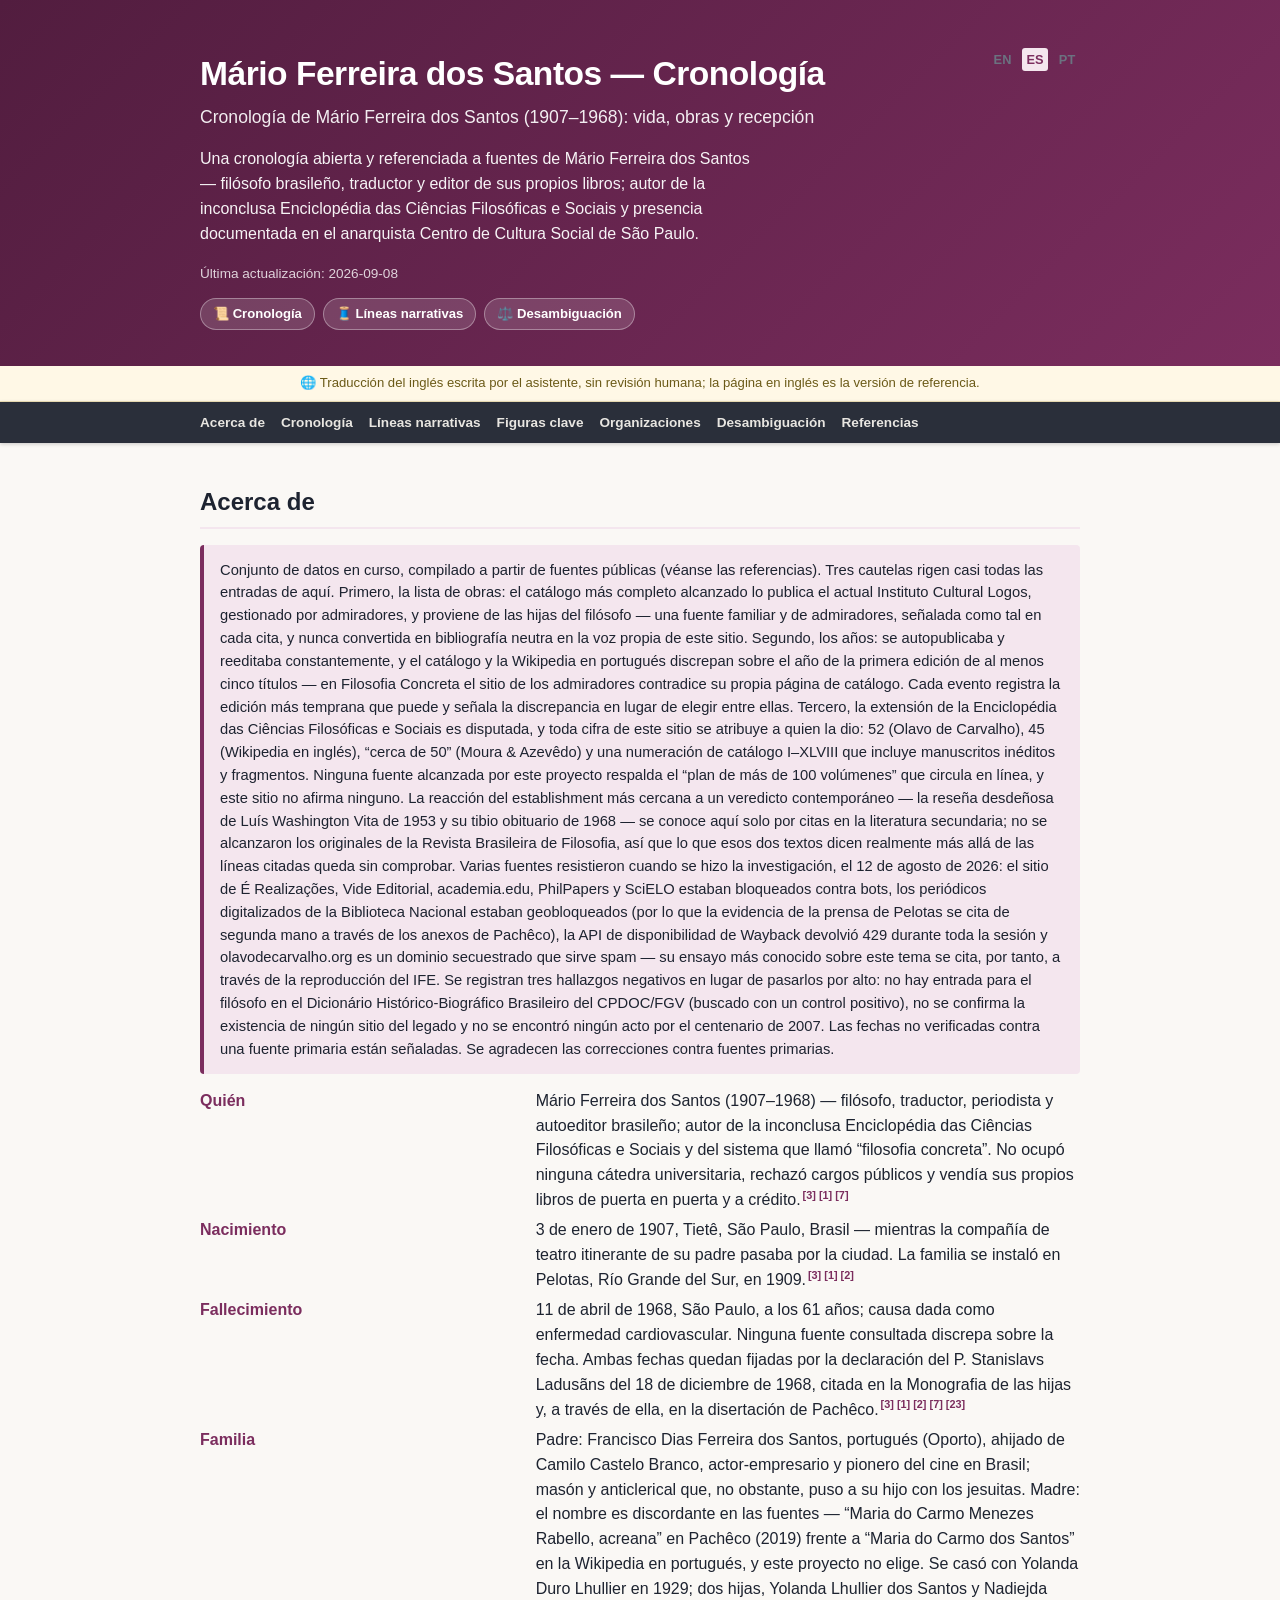
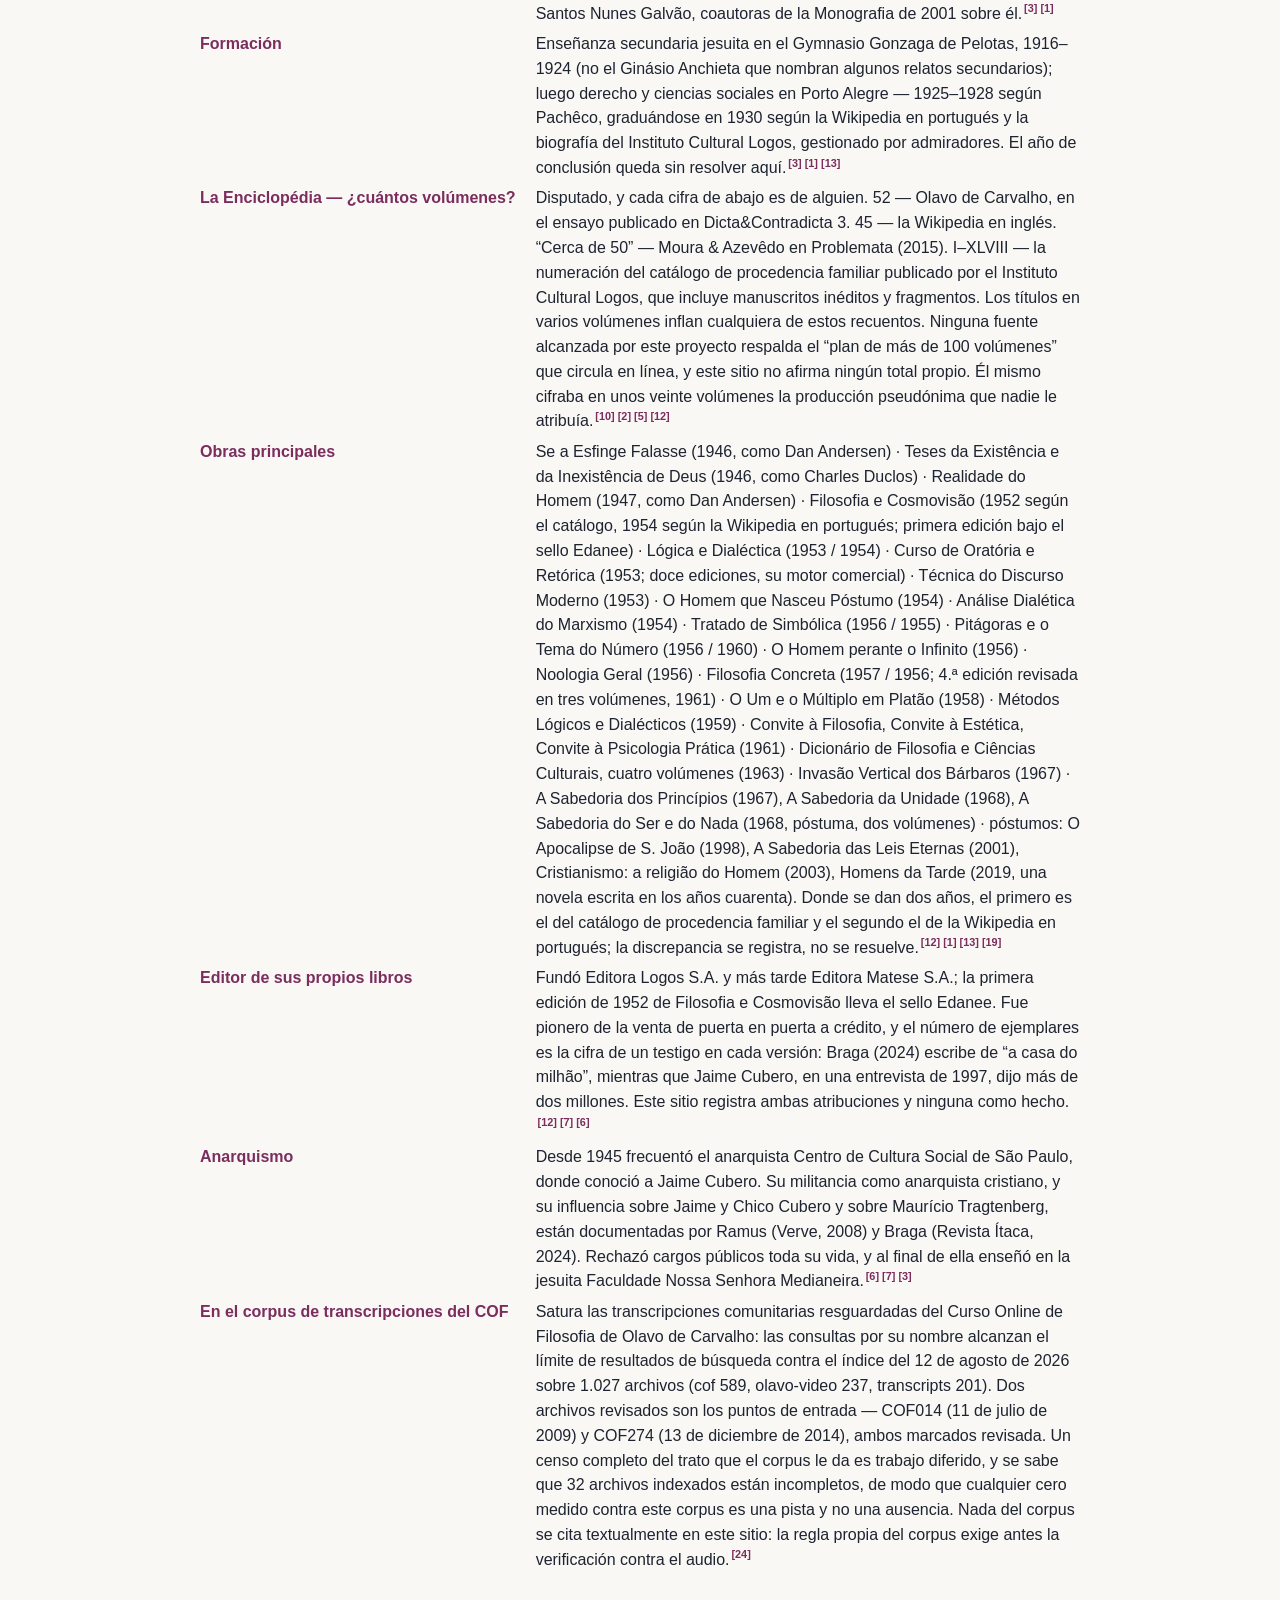
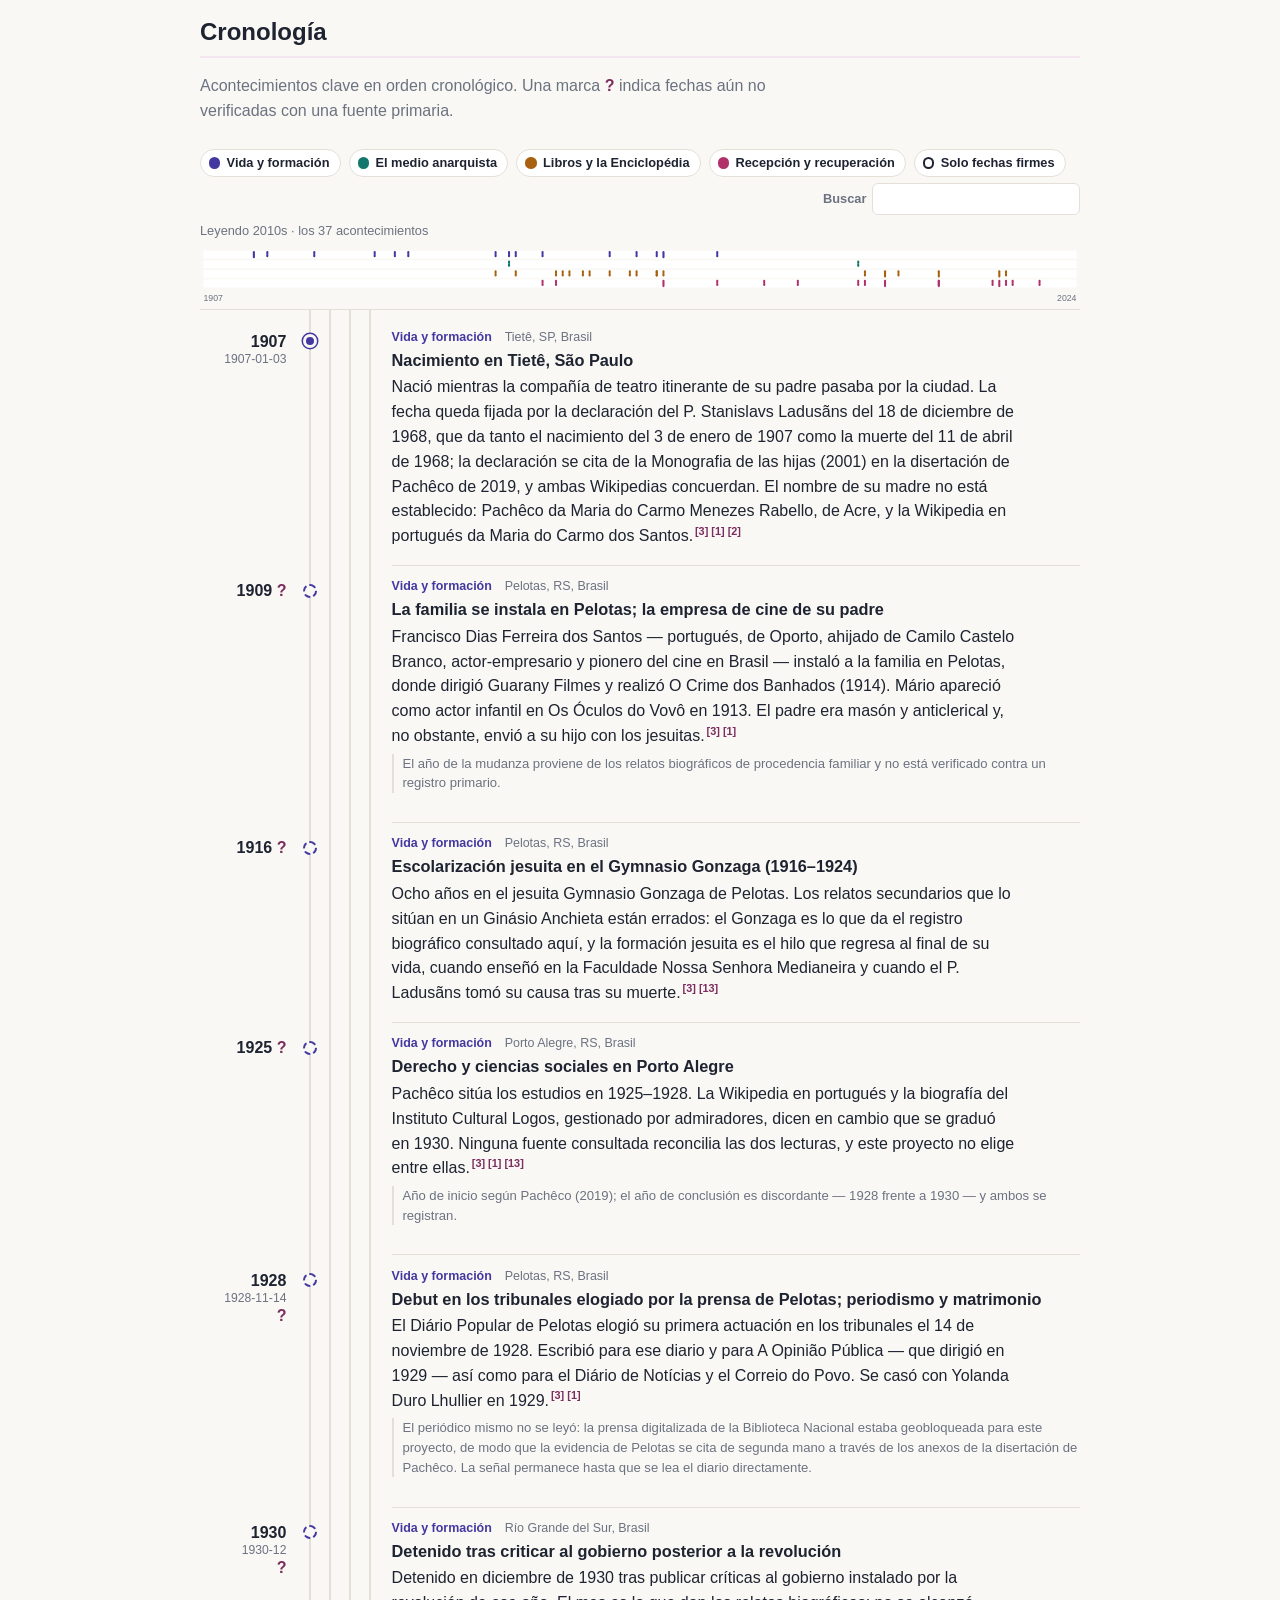
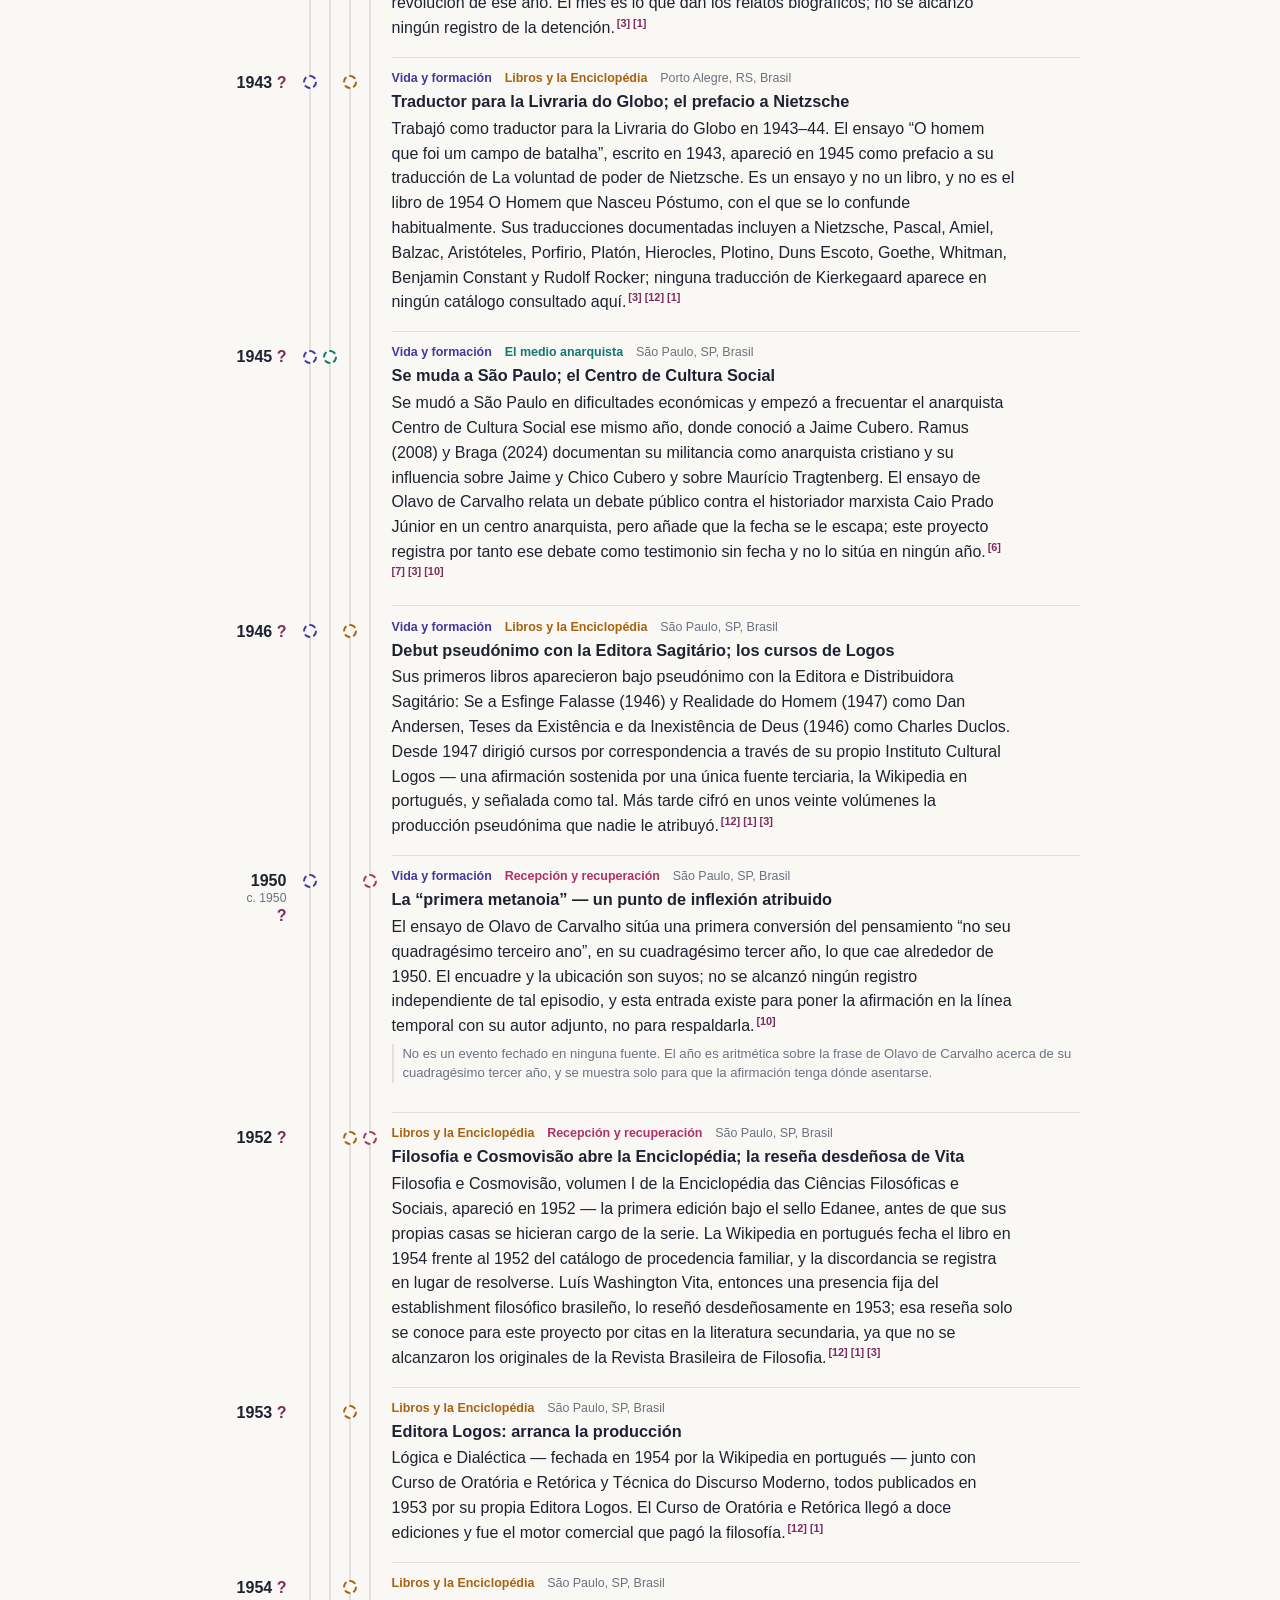
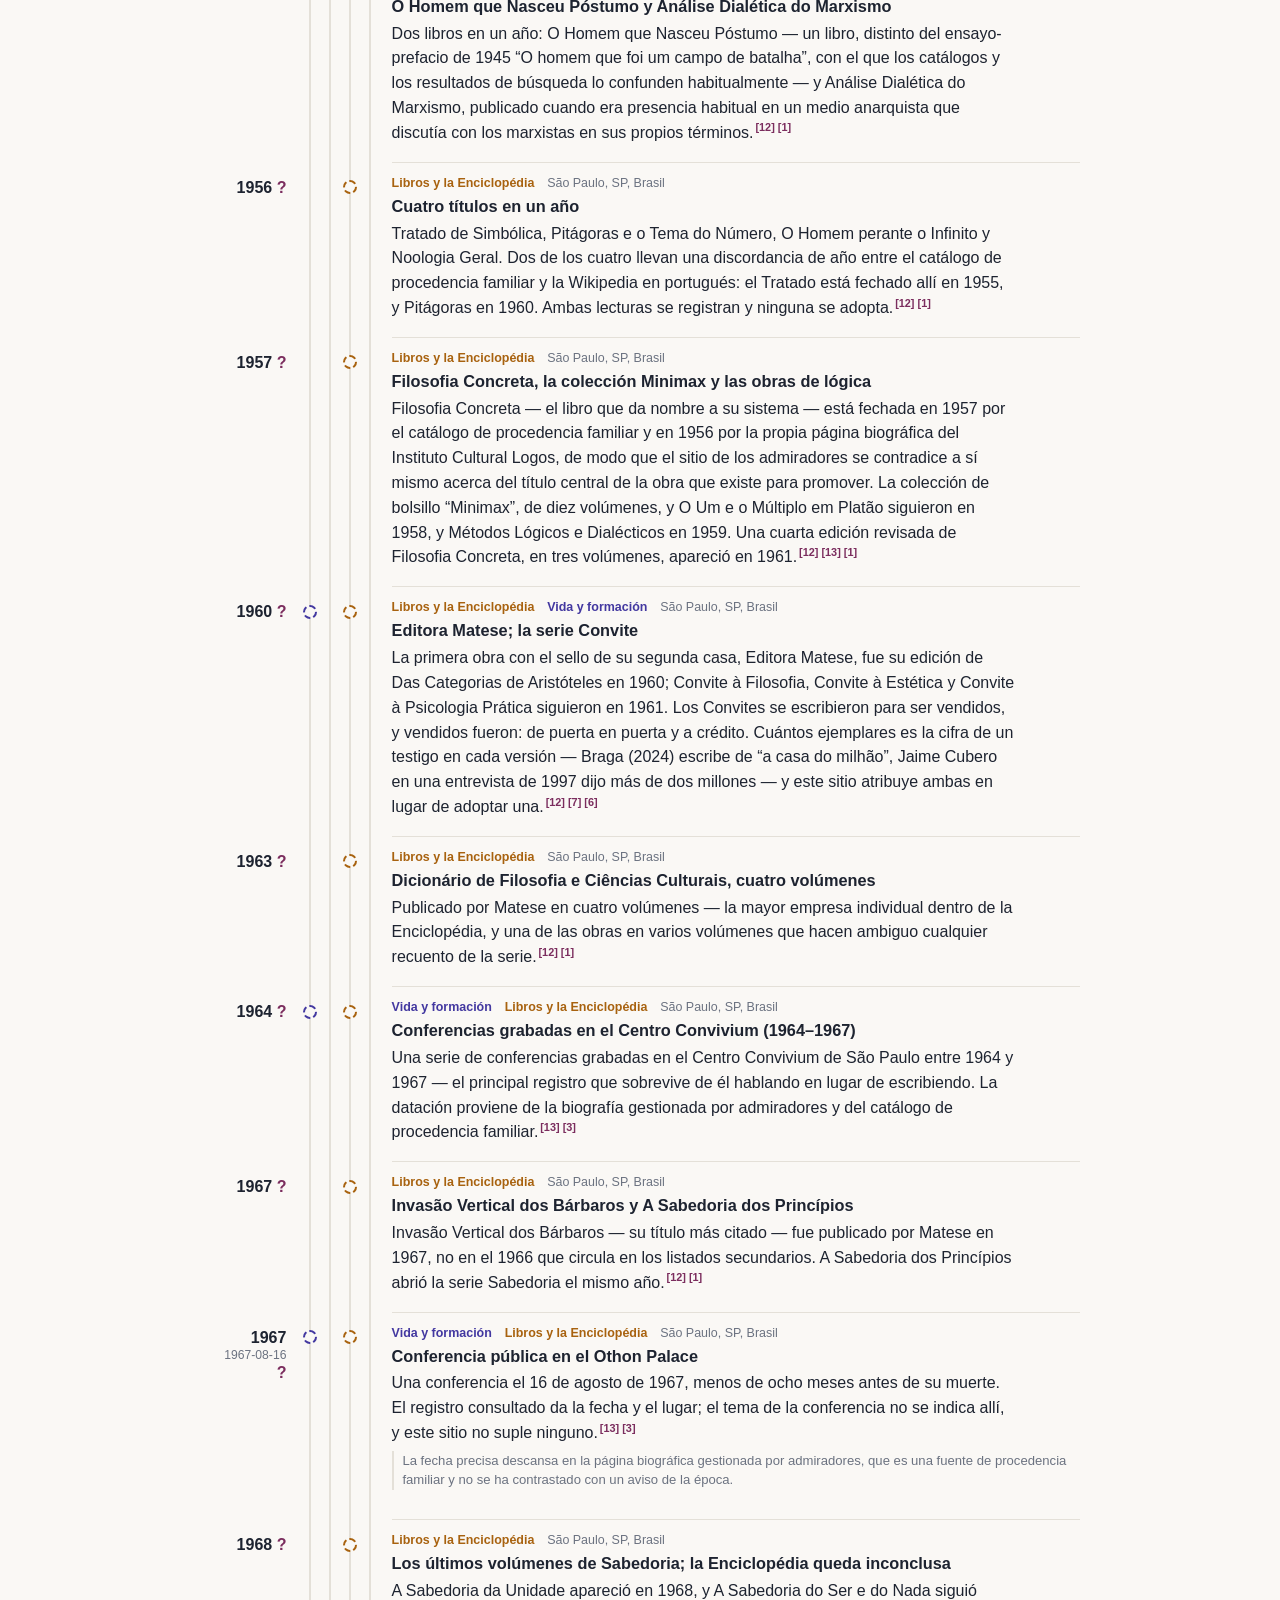
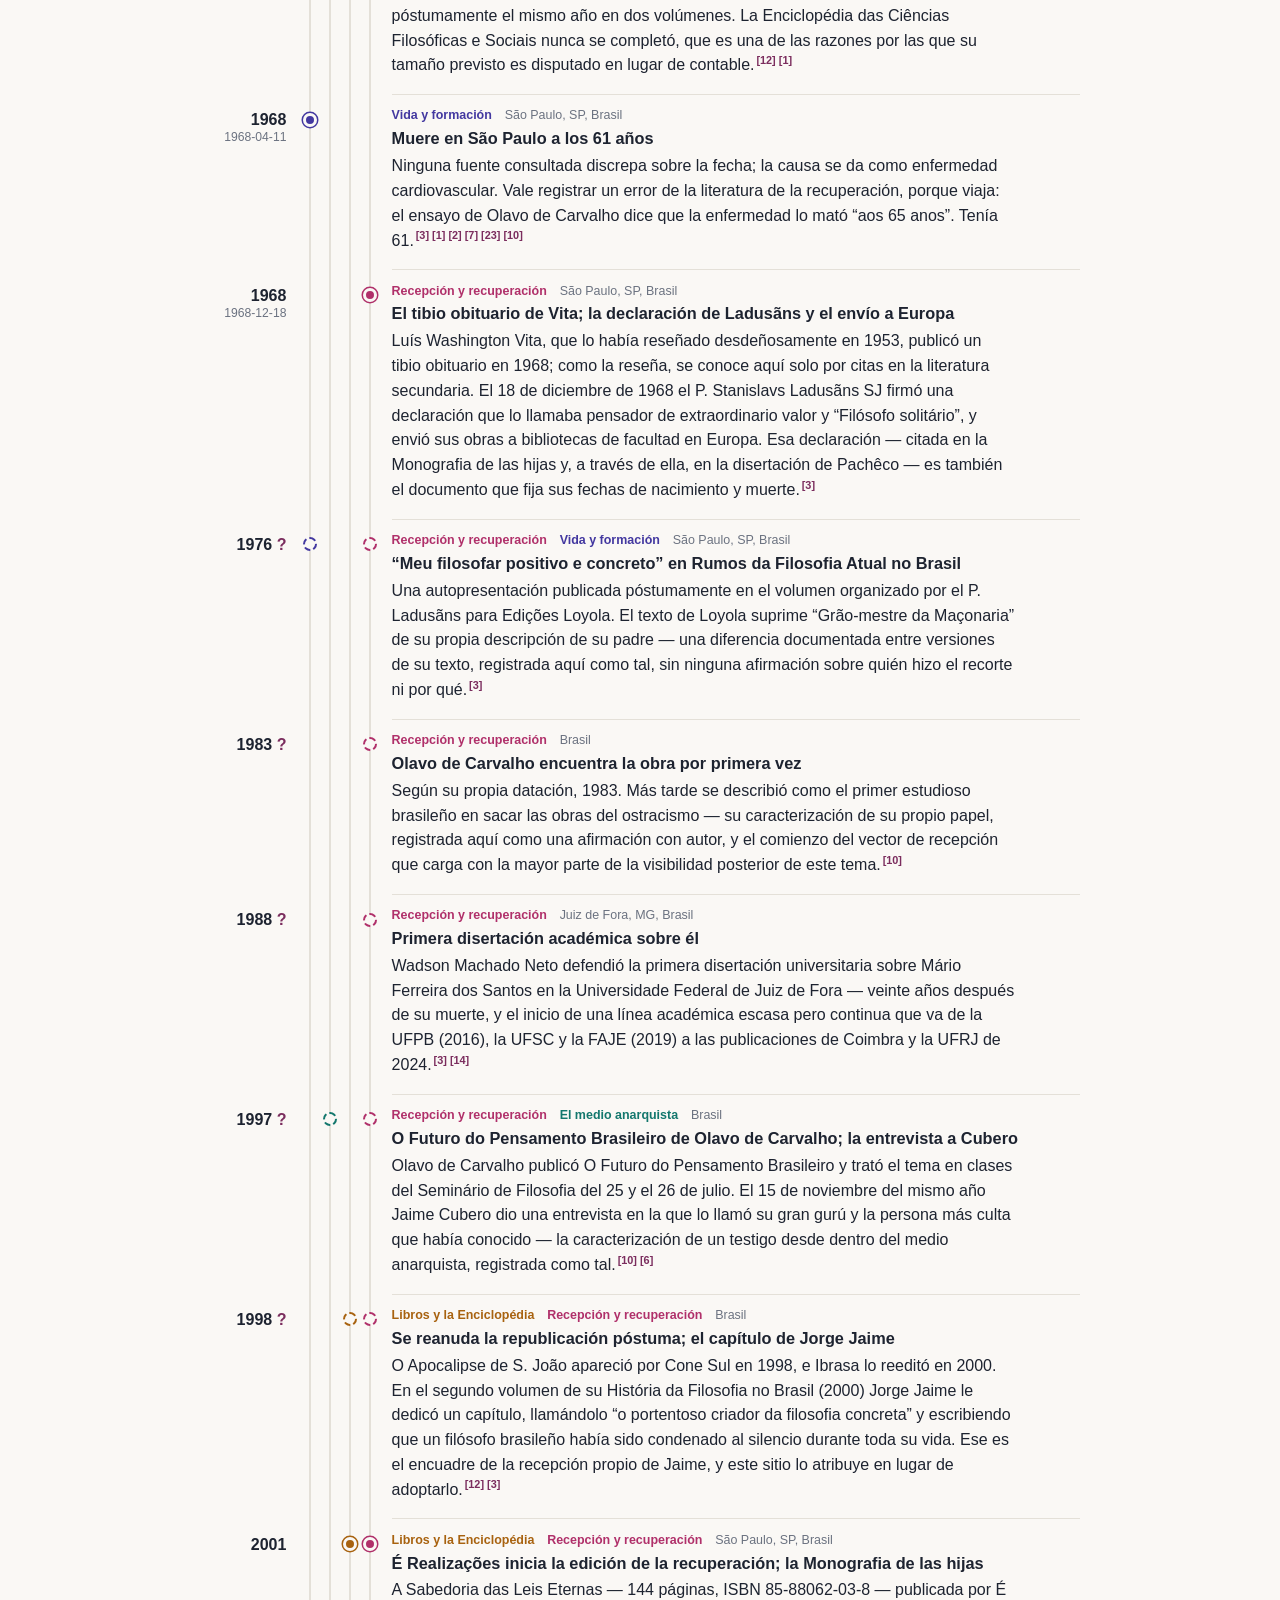
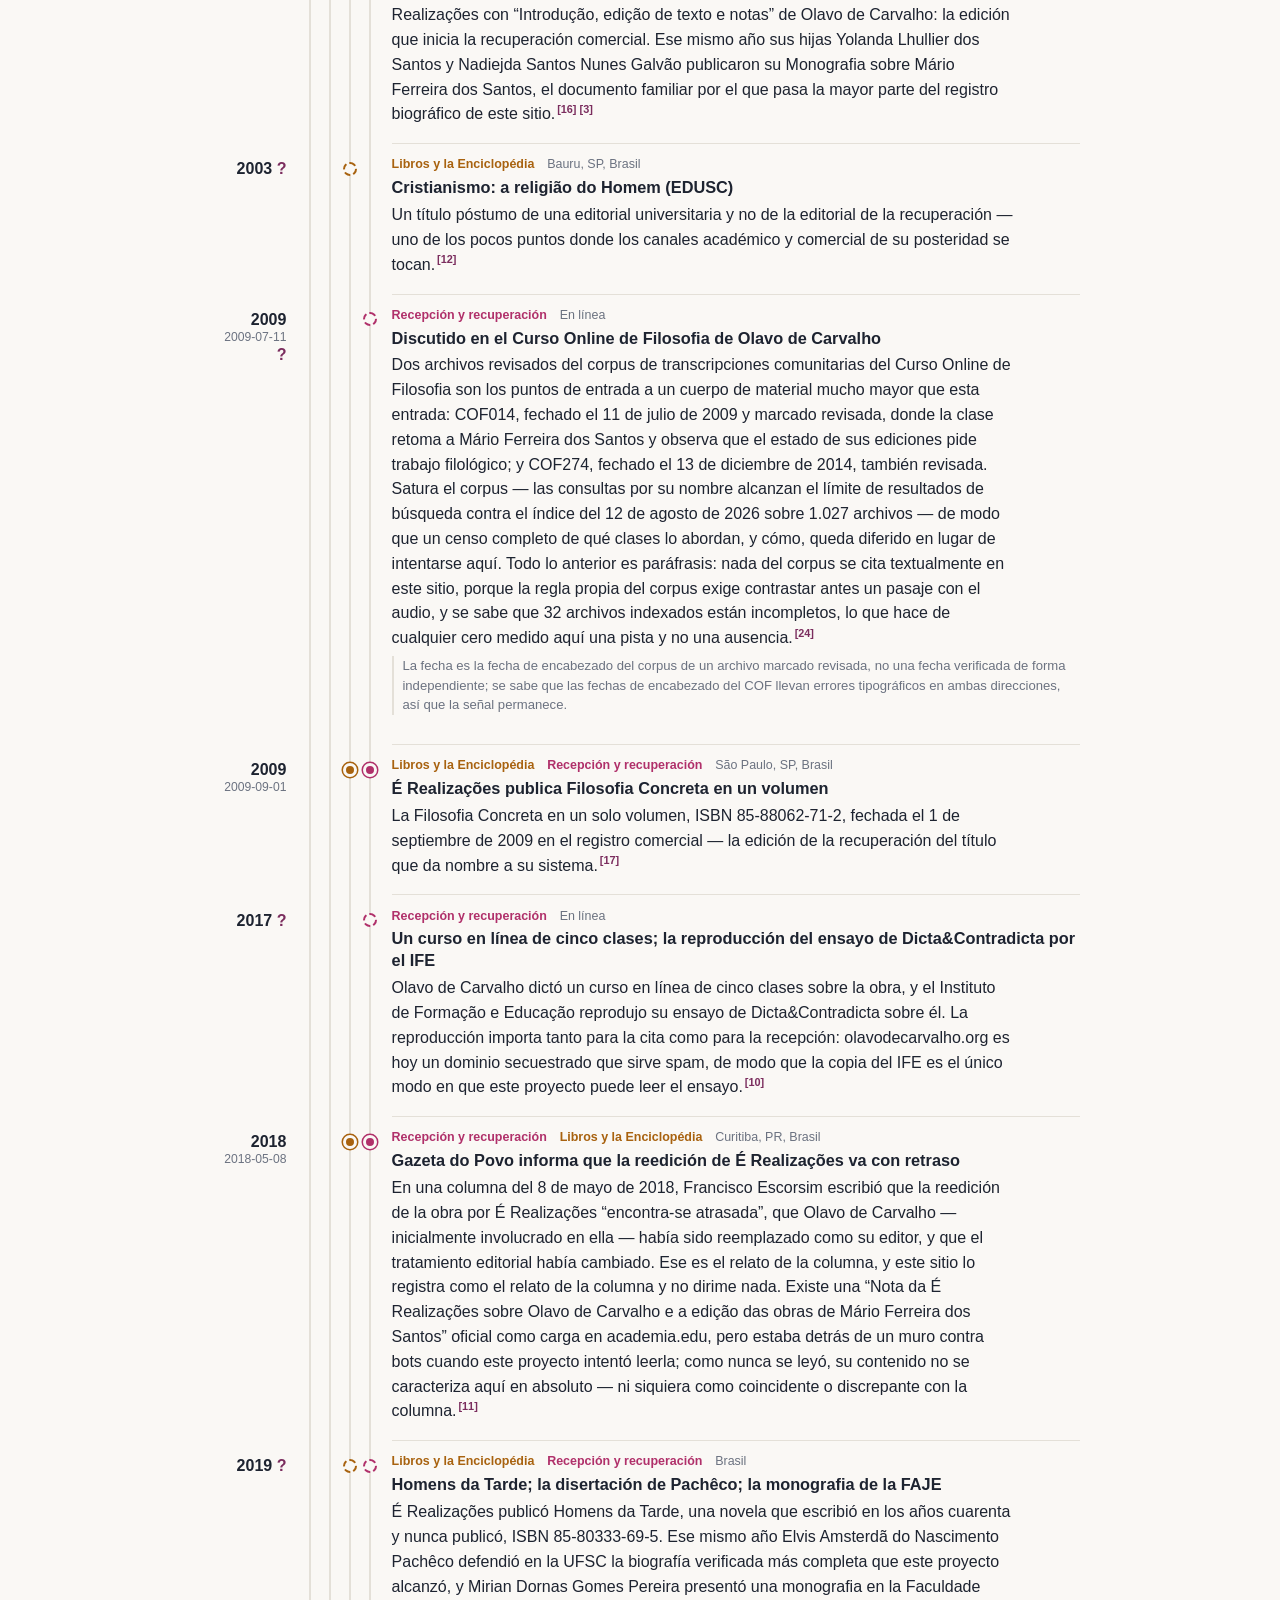
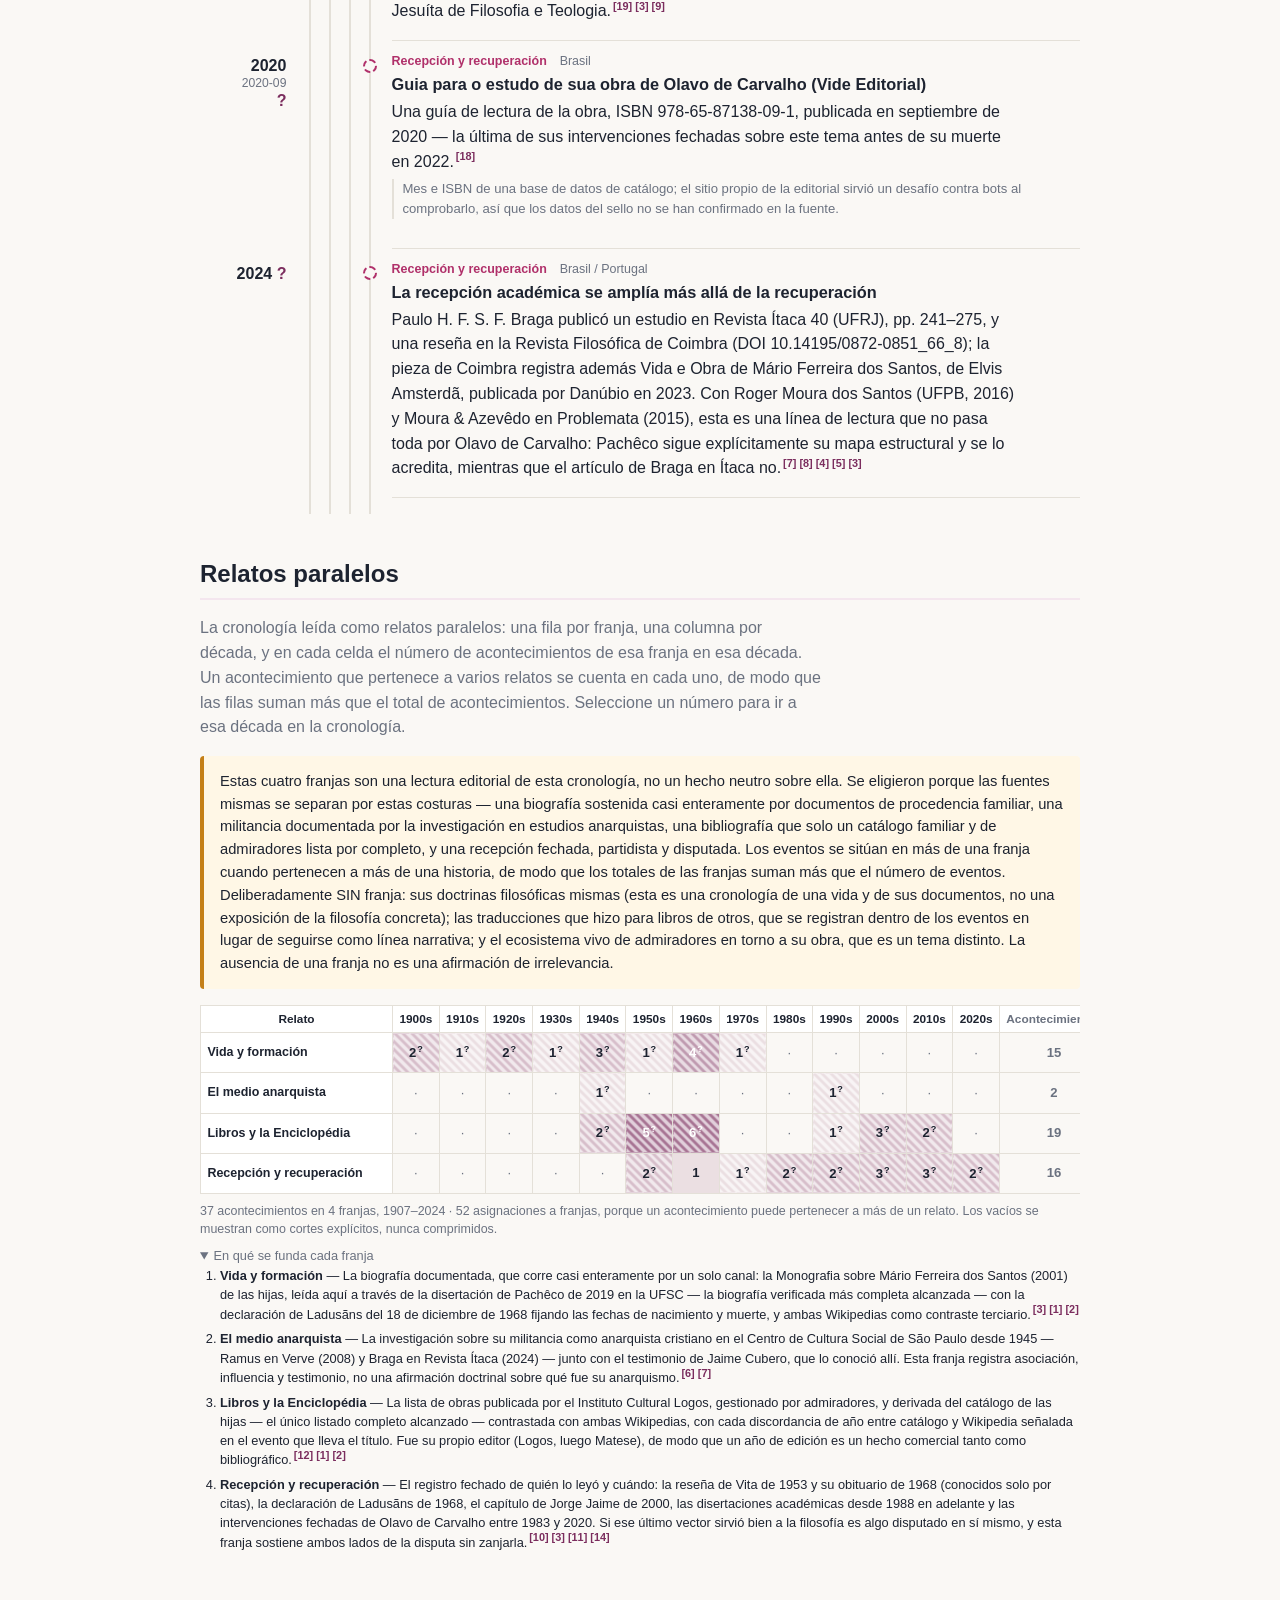
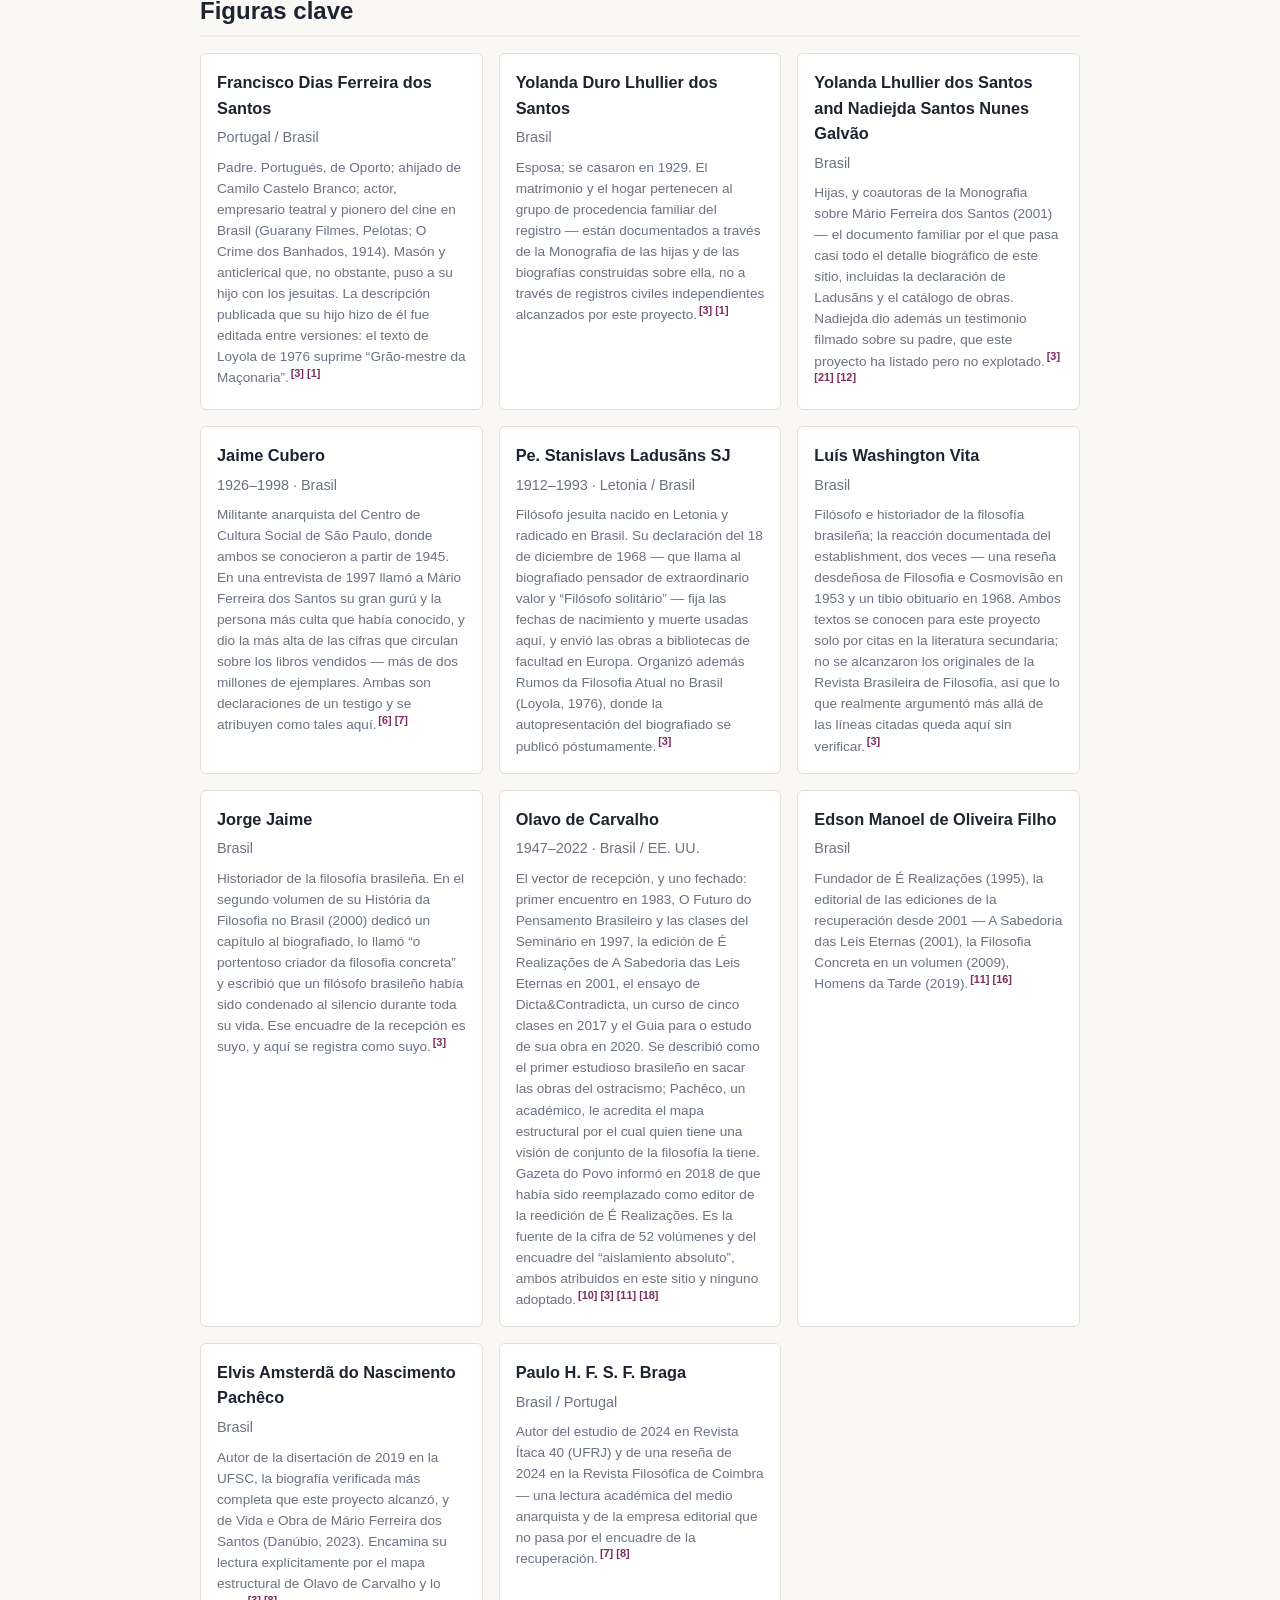
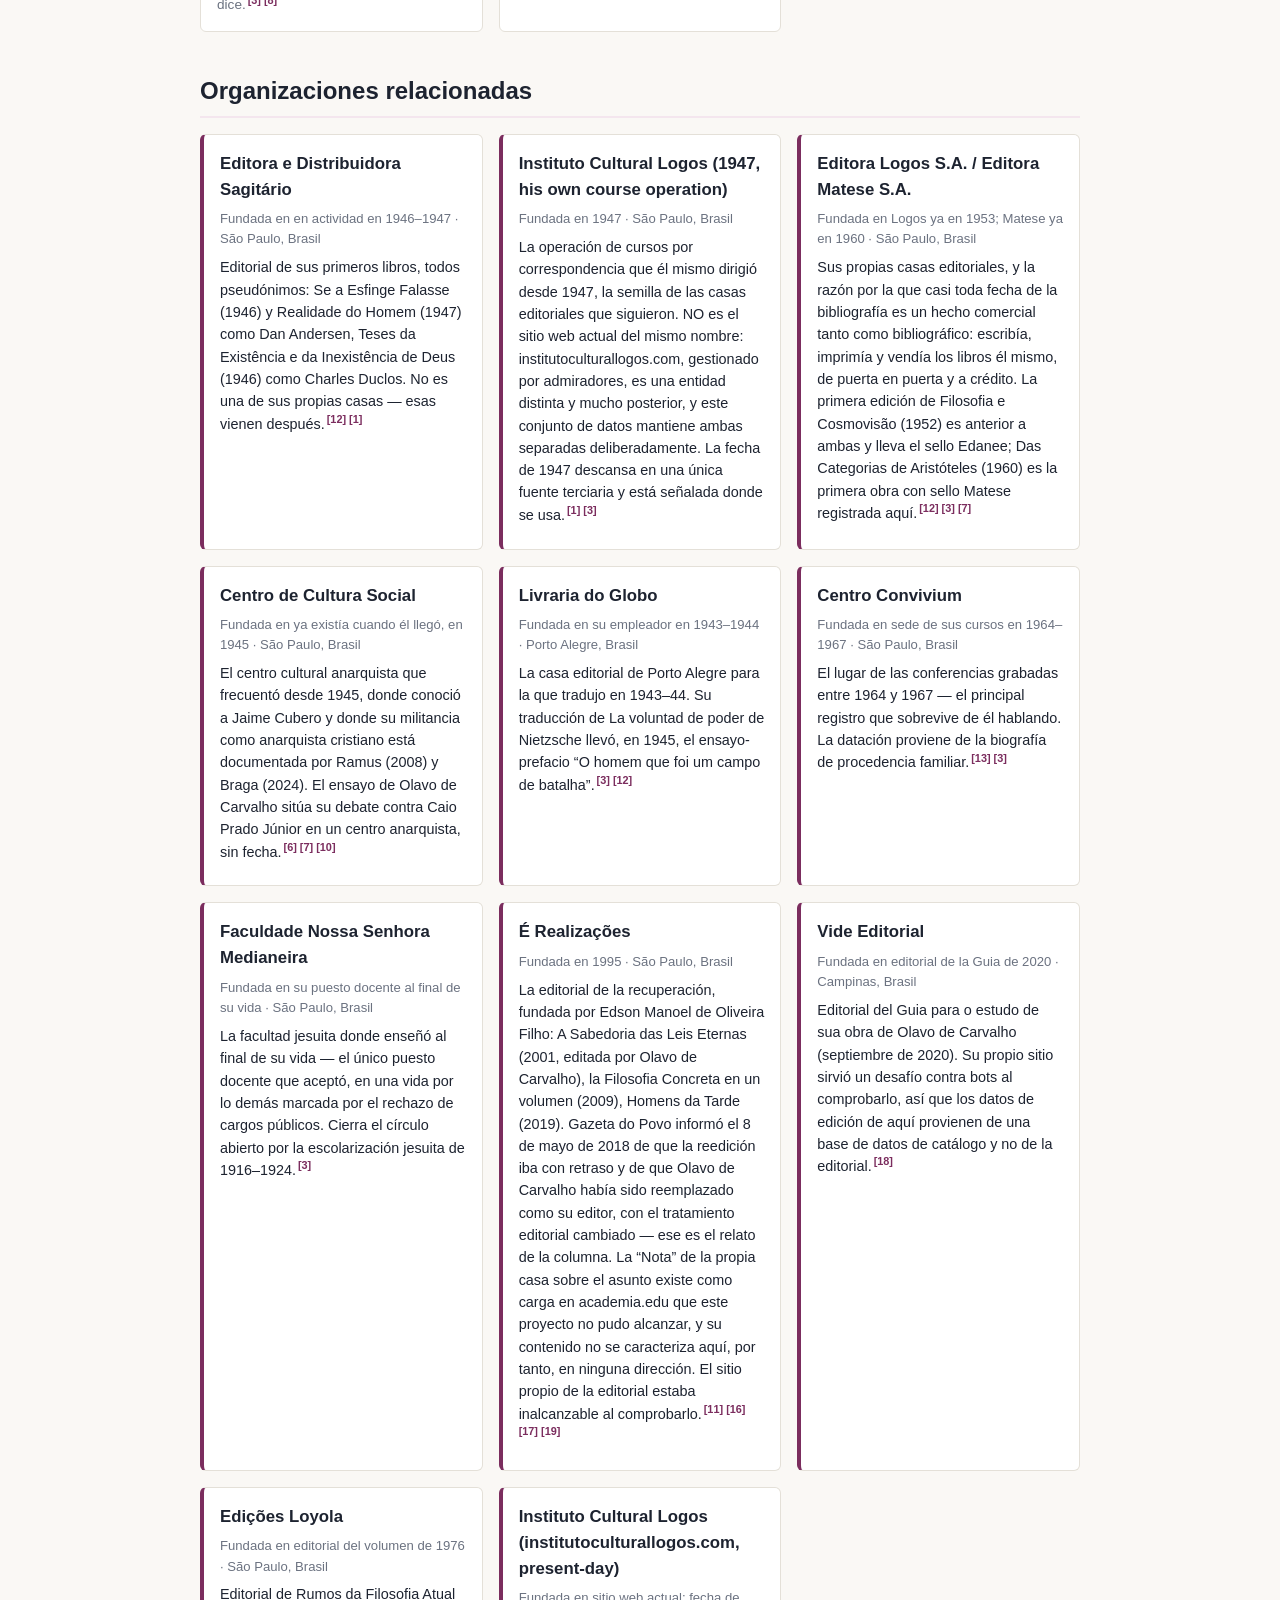
==== commit d0f7fe4c: "Phone layout: nothing widens the page; river skips a year-only date From cronologia/core#112: - .viz" ====
--- a/docs/es/index.html
+++ b/docs/es/index.html
@@ -128,7 +128,7 @@
           </div>
         </li>
         <li class="rv-e rv-u" data-i="1" data-lanes="life" data-decade="1900s">
-          <div class="rv-year">1909<small>1909</small> <span class="flag" title="Fecha aún no verificada con una fuente primaria">?</span></div>
+          <div class="rv-year">1909 <span class="flag" title="Fecha aún no verificada con una fuente primaria">?</span></div>
           <div class="rv-node" aria-hidden="true"><i class="rv-l0" style="--k:0"></i></div>
           <div class="rv-card">
             <p class="rv-kick"><span class="rv-lane rv-l0">Vida y formación</span><span>Pelotas, RS, Brasil</span></p>
@@ -138,7 +138,7 @@
           </div>
         </li>
         <li class="rv-e rv-u" id="decade-1910" data-i="2" data-lanes="life" data-decade="1910s">
-          <div class="rv-year">1916<small>1916</small> <span class="flag" title="Fecha aún no verificada con una fuente primaria">?</span></div>
+          <div class="rv-year">1916 <span class="flag" title="Fecha aún no verificada con una fuente primaria">?</span></div>
           <div class="rv-node" aria-hidden="true"><i class="rv-l0" style="--k:0"></i></div>
           <div class="rv-card">
             <p class="rv-kick"><span class="rv-lane rv-l0">Vida y formación</span><span>Pelotas, RS, Brasil</span></p>
@@ -147,7 +147,7 @@
           </div>
         </li>
         <li class="rv-e rv-u" id="decade-1920" data-i="3" data-lanes="life" data-decade="1920s">
-          <div class="rv-year">1925<small>1925</small> <span class="flag" title="Fecha aún no verificada con una fuente primaria">?</span></div>
+          <div class="rv-year">1925 <span class="flag" title="Fecha aún no verificada con una fuente primaria">?</span></div>
           <div class="rv-node" aria-hidden="true"><i class="rv-l0" style="--k:0"></i></div>
           <div class="rv-card">
             <p class="rv-kick"><span class="rv-lane rv-l0">Vida y formación</span><span>Porto Alegre, RS, Brasil</span></p>
@@ -176,7 +176,7 @@
           </div>
         </li>
         <li class="rv-e rv-u" id="decade-1940" data-i="6" data-lanes="life works" data-decade="1940s">
-          <div class="rv-year">1943<small>1943</small> <span class="flag" title="Fecha aún no verificada con una fuente primaria">?</span></div>
+          <div class="rv-year">1943 <span class="flag" title="Fecha aún no verificada con una fuente primaria">?</span></div>
           <div class="rv-node" aria-hidden="true"><i class="rv-l0" style="--k:0"></i><i class="rv-l2" style="--k:2"></i></div>
           <div class="rv-card">
             <p class="rv-kick"><span class="rv-lane rv-l0">Vida y formación</span><span class="rv-lane rv-l2">Libros y la Enciclopédia</span><span>Porto Alegre, RS, Brasil</span></p>
@@ -185,7 +185,7 @@
           </div>
         </li>
         <li class="rv-e rv-u" data-i="7" data-lanes="life anarchism" data-decade="1940s">
-          <div class="rv-year">1945<small>1945</small> <span class="flag" title="Fecha aún no verificada con una fuente primaria">?</span></div>
+          <div class="rv-year">1945 <span class="flag" title="Fecha aún no verificada con una fuente primaria">?</span></div>
           <div class="rv-node" aria-hidden="true"><i class="rv-l0" style="--k:0"></i><i class="rv-l1" style="--k:1"></i></div>
           <div class="rv-card">
             <p class="rv-kick"><span class="rv-lane rv-l0">Vida y formación</span><span class="rv-lane rv-l1">El medio anarquista</span><span>São Paulo, SP, Brasil</span></p>
@@ -194,7 +194,7 @@
           </div>
         </li>
         <li class="rv-e rv-u" data-i="8" data-lanes="life works" data-decade="1940s">
-          <div class="rv-year">1946<small>1946</small> <span class="flag" title="Fecha aún no verificada con una fuente primaria">?</span></div>
+          <div class="rv-year">1946 <span class="flag" title="Fecha aún no verificada con una fuente primaria">?</span></div>
           <div class="rv-node" aria-hidden="true"><i class="rv-l0" style="--k:0"></i><i class="rv-l2" style="--k:2"></i></div>
           <div class="rv-card">
             <p class="rv-kick"><span class="rv-lane rv-l0">Vida y formación</span><span class="rv-lane rv-l2">Libros y la Enciclopédia</span><span>São Paulo, SP, Brasil</span></p>
@@ -213,7 +213,7 @@
           </div>
         </li>
         <li class="rv-e rv-u" data-i="10" data-lanes="works reception" data-decade="1950s">
-          <div class="rv-year">1952<small>1952</small> <span class="flag" title="Fecha aún no verificada con una fuente primaria">?</span></div>
+          <div class="rv-year">1952 <span class="flag" title="Fecha aún no verificada con una fuente primaria">?</span></div>
           <div class="rv-node" aria-hidden="true"><i class="rv-l2" style="--k:2"></i><i class="rv-l3" style="--k:3"></i></div>
           <div class="rv-card">
             <p class="rv-kick"><span class="rv-lane rv-l2">Libros y la Enciclopédia</span><span class="rv-lane rv-l3">Recepción y recuperación</span><span>São Paulo, SP, Brasil</span></p>
@@ -222,7 +222,7 @@
           </div>
         </li>
         <li class="rv-e rv-u" data-i="11" data-lanes="works" data-decade="1950s">
-          <div class="rv-year">1953<small>1953</small> <span class="flag" title="Fecha aún no verificada con una fuente primaria">?</span></div>
+          <div class="rv-year">1953 <span class="flag" title="Fecha aún no verificada con una fuente primaria">?</span></div>
           <div class="rv-node" aria-hidden="true"><i class="rv-l2" style="--k:2"></i></div>
           <div class="rv-card">
             <p class="rv-kick"><span class="rv-lane rv-l2">Libros y la Enciclopédia</span><span>São Paulo, SP, Brasil</span></p>
@@ -231,7 +231,7 @@
           </div>
         </li>
         <li class="rv-e rv-u" data-i="12" data-lanes="works" data-decade="1950s">
-          <div class="rv-year">1954<small>1954</small> <span class="flag" title="Fecha aún no verificada con una fuente primaria">?</span></div>
+          <div class="rv-year">1954 <span class="flag" title="Fecha aún no verificada con una fuente primaria">?</span></div>
           <div class="rv-node" aria-hidden="true"><i class="rv-l2" style="--k:2"></i></div>
           <div class="rv-card">
             <p class="rv-kick"><span class="rv-lane rv-l2">Libros y la Enciclopédia</span><span>São Paulo, SP, Brasil</span></p>
@@ -240,7 +240,7 @@
           </div>
         </li>
         <li class="rv-e rv-u" data-i="13" data-lanes="works" data-decade="1950s">
-          <div class="rv-year">1956<small>1956</small> <span class="flag" title="Fecha aún no verificada con una fuente primaria">?</span></div>
+          <div class="rv-year">1956 <span class="flag" title="Fecha aún no verificada con una fuente primaria">?</span></div>
           <div class="rv-node" aria-hidden="true"><i class="rv-l2" style="--k:2"></i></div>
           <div class="rv-card">
             <p class="rv-kick"><span class="rv-lane rv-l2">Libros y la Enciclopédia</span><span>São Paulo, SP, Brasil</span></p>
@@ -249,7 +249,7 @@
           </div>
         </li>
         <li class="rv-e rv-u" data-i="14" data-lanes="works" data-decade="1950s">
-          <div class="rv-year">1957<small>1957</small> <span class="flag" title="Fecha aún no verificada con una fuente primaria">?</span></div>
+          <div class="rv-year">1957 <span class="flag" title="Fecha aún no verificada con una fuente primaria">?</span></div>
           <div class="rv-node" aria-hidden="true"><i class="rv-l2" style="--k:2"></i></div>
           <div class="rv-card">
             <p class="rv-kick"><span class="rv-lane rv-l2">Libros y la Enciclopédia</span><span>São Paulo, SP, Brasil</span></p>
@@ -258,7 +258,7 @@
           </div>
         </li>
         <li class="rv-e rv-u" id="decade-1960" data-i="15" data-lanes="works life" data-decade="1960s">
-          <div class="rv-year">1960<small>1960</small> <span class="flag" title="Fecha aún no verificada con una fuente primaria">?</span></div>
+          <div class="rv-year">1960 <span class="flag" title="Fecha aún no verificada con una fuente primaria">?</span></div>
           <div class="rv-node" aria-hidden="true"><i class="rv-l2" style="--k:2"></i><i class="rv-l0" style="--k:0"></i></div>
           <div class="rv-card">
             <p class="rv-kick"><span class="rv-lane rv-l2">Libros y la Enciclopédia</span><span class="rv-lane rv-l0">Vida y formación</span><span>São Paulo, SP, Brasil</span></p>
@@ -267,7 +267,7 @@
           </div>
         </li>
         <li class="rv-e rv-u" data-i="16" data-lanes="works" data-decade="1960s">
-          <div class="rv-year">1963<small>1963</small> <span class="flag" title="Fecha aún no verificada con una fuente primaria">?</span></div>
+          <div class="rv-year">1963 <span class="flag" title="Fecha aún no verificada con una fuente primaria">?</span></div>
           <div class="rv-node" aria-hidden="true"><i class="rv-l2" style="--k:2"></i></div>
           <div class="rv-card">
             <p class="rv-kick"><span class="rv-lane rv-l2">Libros y la Enciclopédia</span><span>São Paulo, SP, Brasil</span></p>
@@ -276,7 +276,7 @@
           </div>
         </li>
         <li class="rv-e rv-u" data-i="17" data-lanes="life works" data-decade="1960s">
-          <div class="rv-year">1964<small>1964</small> <span class="flag" title="Fecha aún no verificada con una fuente primaria">?</span></div>
+          <div class="rv-year">1964 <span class="flag" title="Fecha aún no verificada con una fuente primaria">?</span></div>
           <div class="rv-node" aria-hidden="true"><i class="rv-l0" style="--k:0"></i><i class="rv-l2" style="--k:2"></i></div>
           <div class="rv-card">
             <p class="rv-kick"><span class="rv-lane rv-l0">Vida y formación</span><span class="rv-lane rv-l2">Libros y la Enciclopédia</span><span>São Paulo, SP, Brasil</span></p>
@@ -285,7 +285,7 @@
           </div>
         </li>
         <li class="rv-e rv-u" data-i="18" data-lanes="works" data-decade="1960s">
-          <div class="rv-year">1967<small>1967</small> <span class="flag" title="Fecha aún no verificada con una fuente primaria">?</span></div>
+          <div class="rv-year">1967 <span class="flag" title="Fecha aún no verificada con una fuente primaria">?</span></div>
           <div class="rv-node" aria-hidden="true"><i class="rv-l2" style="--k:2"></i></div>
           <div class="rv-card">
             <p class="rv-kick"><span class="rv-lane rv-l2">Libros y la Enciclopédia</span><span>São Paulo, SP, Brasil</span></p>
@@ -304,7 +304,7 @@
           </div>
         </li>
         <li class="rv-e rv-u" data-i="20" data-lanes="works" data-decade="1960s">
-          <div class="rv-year">1968<small>1968</small> <span class="flag" title="Fecha aún no verificada con una fuente primaria">?</span></div>
+          <div class="rv-year">1968 <span class="flag" title="Fecha aún no verificada con una fuente primaria">?</span></div>
           <div class="rv-node" aria-hidden="true"><i class="rv-l2" style="--k:2"></i></div>
           <div class="rv-card">
             <p class="rv-kick"><span class="rv-lane rv-l2">Libros y la Enciclopédia</span><span>São Paulo, SP, Brasil</span></p>
@@ -331,7 +331,7 @@
           </div>
         </li>
         <li class="rv-e rv-u" id="decade-1970" data-i="23" data-lanes="reception life" data-decade="1970s">
-          <div class="rv-year">1976<small>1976</small> <span class="flag" title="Fecha aún no verificada con una fuente primaria">?</span></div>
+          <div class="rv-year">1976 <span class="flag" title="Fecha aún no verificada con una fuente primaria">?</span></div>
           <div class="rv-node" aria-hidden="true"><i class="rv-l3" style="--k:3"></i><i class="rv-l0" style="--k:0"></i></div>
           <div class="rv-card">
             <p class="rv-kick"><span class="rv-lane rv-l3">Recepción y recuperación</span><span class="rv-lane rv-l0">Vida y formación</span><span>São Paulo, SP, Brasil</span></p>
@@ -340,7 +340,7 @@
           </div>
         </li>
         <li class="rv-e rv-u" id="decade-1980" data-i="24" data-lanes="reception" data-decade="1980s">
-          <div class="rv-year">1983<small>1983</small> <span class="flag" title="Fecha aún no verificada con una fuente primaria">?</span></div>
+          <div class="rv-year">1983 <span class="flag" title="Fecha aún no verificada con una fuente primaria">?</span></div>
           <div class="rv-node" aria-hidden="true"><i class="rv-l3" style="--k:3"></i></div>
           <div class="rv-card">
             <p class="rv-kick"><span class="rv-lane rv-l3">Recepción y recuperación</span><span>Brasil</span></p>
@@ -349,7 +349,7 @@
           </div>
         </li>
         <li class="rv-e rv-u" data-i="25" data-lanes="reception" data-decade="1980s">
-          <div class="rv-year">1988<small>1988</small> <span class="flag" title="Fecha aún no verificada con una fuente primaria">?</span></div>
+          <div class="rv-year">1988 <span class="flag" title="Fecha aún no verificada con una fuente primaria">?</span></div>
           <div class="rv-node" aria-hidden="true"><i class="rv-l3" style="--k:3"></i></div>
           <div class="rv-card">
             <p class="rv-kick"><span class="rv-lane rv-l3">Recepción y recuperación</span><span>Juiz de Fora, MG, Brasil</span></p>
@@ -358,7 +358,7 @@
           </div>
         </li>
         <li class="rv-e rv-u" id="decade-1990" data-i="26" data-lanes="reception anarchism" data-decade="1990s">
-          <div class="rv-year">1997<small>1997</small> <span class="flag" title="Fecha aún no verificada con una fuente primaria">?</span></div>
+          <div class="rv-year">1997 <span class="flag" title="Fecha aún no verificada con una fuente primaria">?</span></div>
           <div class="rv-node" aria-hidden="true"><i class="rv-l3" style="--k:3"></i><i class="rv-l1" style="--k:1"></i></div>
           <div class="rv-card">
             <p class="rv-kick"><span class="rv-lane rv-l3">Recepción y recuperación</span><span class="rv-lane rv-l1">El medio anarquista</span><span>Brasil</span></p>
@@ -367,7 +367,7 @@
           </div>
         </li>
         <li class="rv-e rv-u" data-i="27" data-lanes="works reception" data-decade="1990s">
-          <div class="rv-year">1998<small>1998</small> <span class="flag" title="Fecha aún no verificada con una fuente primaria">?</span></div>
+          <div class="rv-year">1998 <span class="flag" title="Fecha aún no verificada con una fuente primaria">?</span></div>
           <div class="rv-node" aria-hidden="true"><i class="rv-l2" style="--k:2"></i><i class="rv-l3" style="--k:3"></i></div>
           <div class="rv-card">
             <p class="rv-kick"><span class="rv-lane rv-l2">Libros y la Enciclopédia</span><span class="rv-lane rv-l3">Recepción y recuperación</span><span>Brasil</span></p>
@@ -376,7 +376,7 @@
           </div>
         </li>
         <li class="rv-e" id="decade-2000" data-i="28" data-lanes="works reception" data-decade="2000s">
-          <div class="rv-year">2001<small>2001</small></div>
+          <div class="rv-year">2001</div>
           <div class="rv-node" aria-hidden="true"><i class="rv-l2" style="--k:2"></i><i class="rv-l3" style="--k:3"></i></div>
           <div class="rv-card">
             <p class="rv-kick"><span class="rv-lane rv-l2">Libros y la Enciclopédia</span><span class="rv-lane rv-l3">Recepción y recuperación</span><span>São Paulo, SP, Brasil</span></p>
@@ -385,7 +385,7 @@
           </div>
         </li>
         <li class="rv-e rv-u" data-i="29" data-lanes="works" data-decade="2000s">
-          <div class="rv-year">2003<small>2003</small> <span class="flag" title="Fecha aún no verificada con una fuente primaria">?</span></div>
+          <div class="rv-year">2003 <span class="flag" title="Fecha aún no verificada con una fuente primaria">?</span></div>
           <div class="rv-node" aria-hidden="true"><i class="rv-l2" style="--k:2"></i></div>
           <div class="rv-card">
             <p class="rv-kick"><span class="rv-lane rv-l2">Libros y la Enciclopédia</span><span>Bauru, SP, Brasil</span></p>
@@ -413,7 +413,7 @@
           </div>
         </li>
         <li class="rv-e rv-u" id="decade-2010" data-i="32" data-lanes="reception" data-decade="2010s">
-          <div class="rv-year">2017<small>2017</small> <span class="flag" title="Fecha aún no verificada con una fuente primaria">?</span></div>
+          <div class="rv-year">2017 <span class="flag" title="Fecha aún no verificada con una fuente primaria">?</span></div>
           <div class="rv-node" aria-hidden="true"><i class="rv-l3" style="--k:3"></i></div>
           <div class="rv-card">
             <p class="rv-kick"><span class="rv-lane rv-l3">Recepción y recuperación</span><span>En línea</span></p>
@@ -431,7 +431,7 @@
           </div>
         </li>
         <li class="rv-e rv-u" data-i="34" data-lanes="works reception" data-decade="2010s">
-          <div class="rv-year">2019<small>2019</small> <span class="flag" title="Fecha aún no verificada con una fuente primaria">?</span></div>
+          <div class="rv-year">2019 <span class="flag" title="Fecha aún no verificada con una fuente primaria">?</span></div>
           <div class="rv-node" aria-hidden="true"><i class="rv-l2" style="--k:2"></i><i class="rv-l3" style="--k:3"></i></div>
           <div class="rv-card">
             <p class="rv-kick"><span class="rv-lane rv-l2">Libros y la Enciclopédia</span><span class="rv-lane rv-l3">Recepción y recuperación</span><span>Brasil</span></p>
@@ -450,7 +450,7 @@
           </div>
         </li>
         <li class="rv-e rv-u" data-i="36" data-lanes="reception" data-decade="2020s">
-          <div class="rv-year">2024<small>2024</small> <span class="flag" title="Fecha aún no verificada con una fuente primaria">?</span></div>
+          <div class="rv-year">2024 <span class="flag" title="Fecha aún no verificada con una fuente primaria">?</span></div>
           <div class="rv-node" aria-hidden="true"><i class="rv-l3" style="--k:3"></i></div>
           <div class="rv-card">
             <p class="rv-kick"><span class="rv-lane rv-l3">Recepción y recuperación</span><span>Brasil / Portugal</span></p>
--- a/docs/styles.css
+++ b/docs/styles.css
@@ -72,7 +72,7 @@
 .facts dd { margin: 0; }
 
 /* Chronology table */
-.table-scroll { overflow-x: auto; }
+.table-scroll { position: relative; overflow-x: auto; }
 table.meetings { width: 100%; border-collapse: collapse; font-size: .92rem; background: var(--surface); }
 table.meetings th, table.meetings td { text-align: left; padding: .55rem .65rem; border-bottom: 1px solid var(--line); vertical-align: top; }
 table.meetings thead th { background: #2a2f3a; color: #fff; position: sticky; top: 0; }
@@ -153,7 +153,7 @@
 /* Branch timeline ("subway diagram"; rendered only when the data declares
    `branchTimeline`). The SVG keeps its natural size inside a horizontal
    scroll container on small screens; print scales it to the page. */
-.viz-scroll { overflow-x: auto; -webkit-overflow-scrolling: touch; }
+.viz-scroll { position: relative; overflow-x: auto; -webkit-overflow-scrolling: touch; }
 figure.branch-timeline { margin: 1rem 0 0; }
 .branch-timeline-svg { display: block; }
 .branch-timeline-svg text { font-family: inherit; }
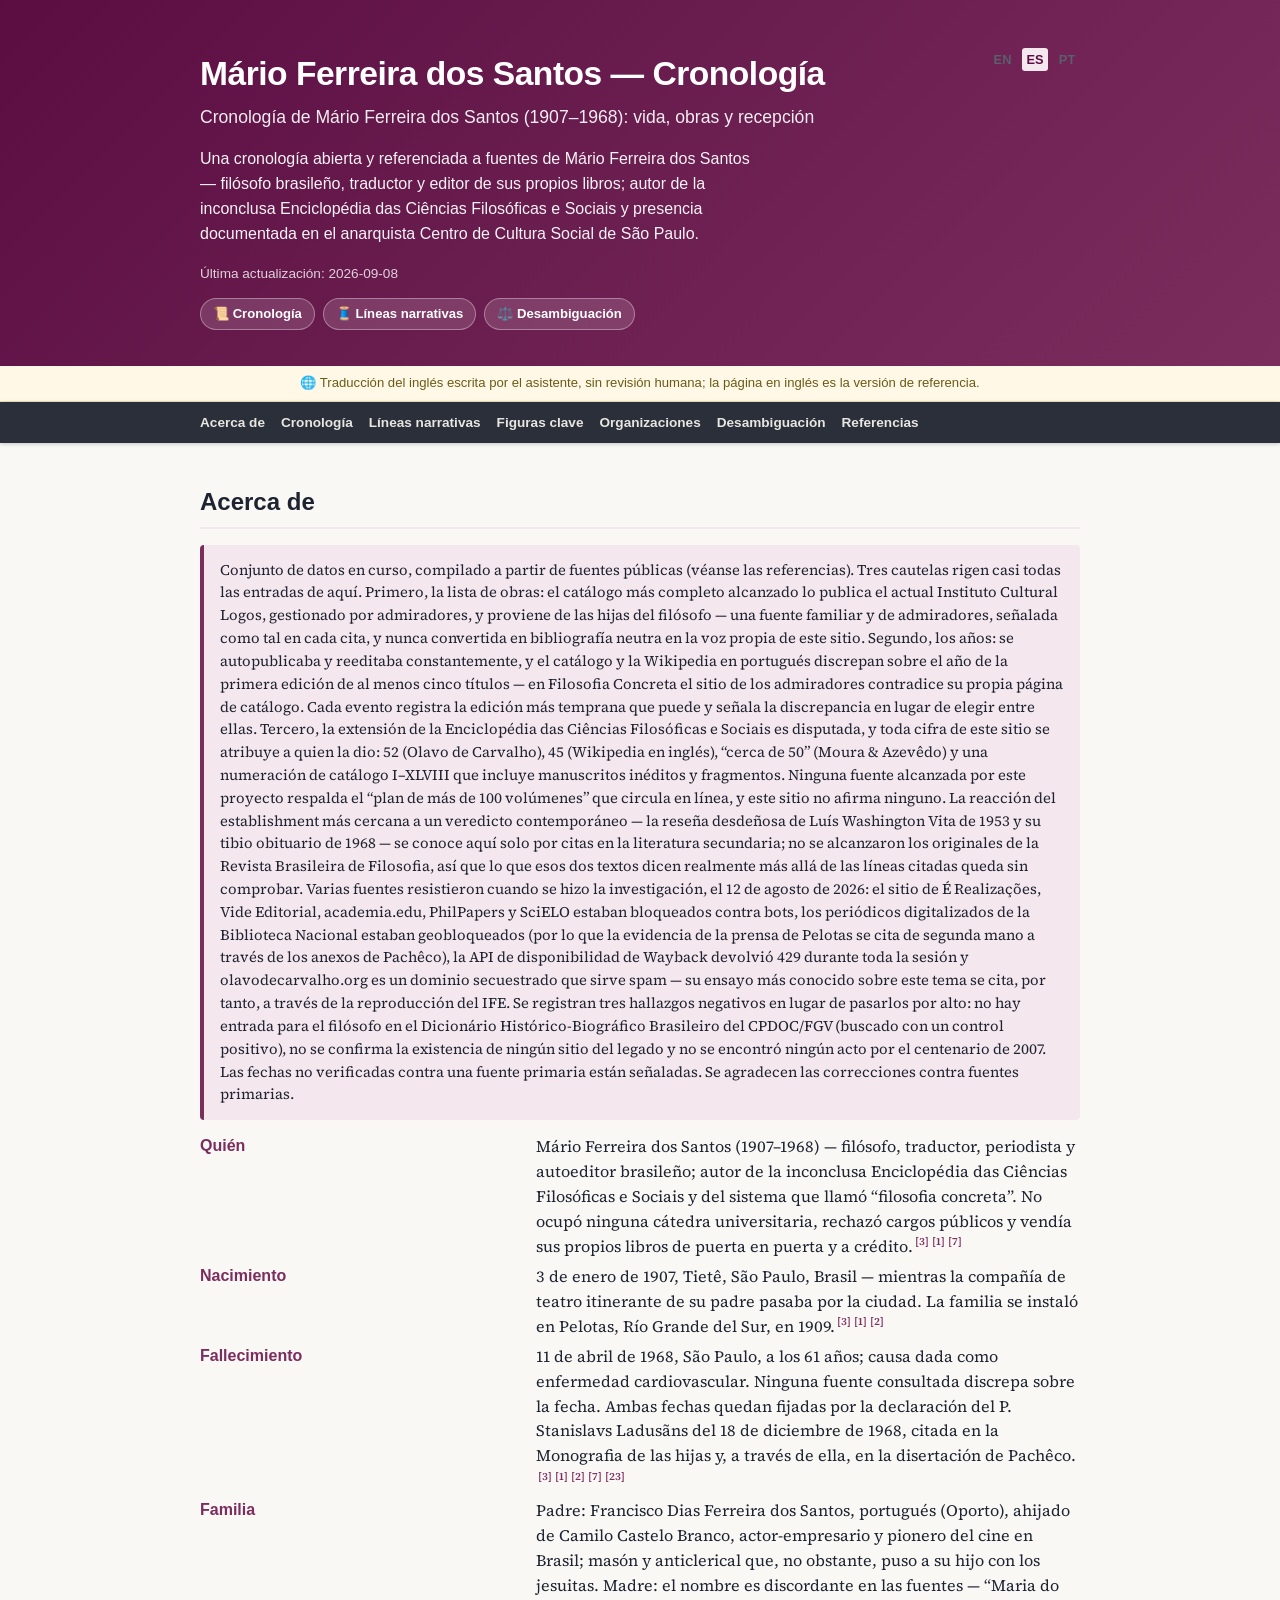
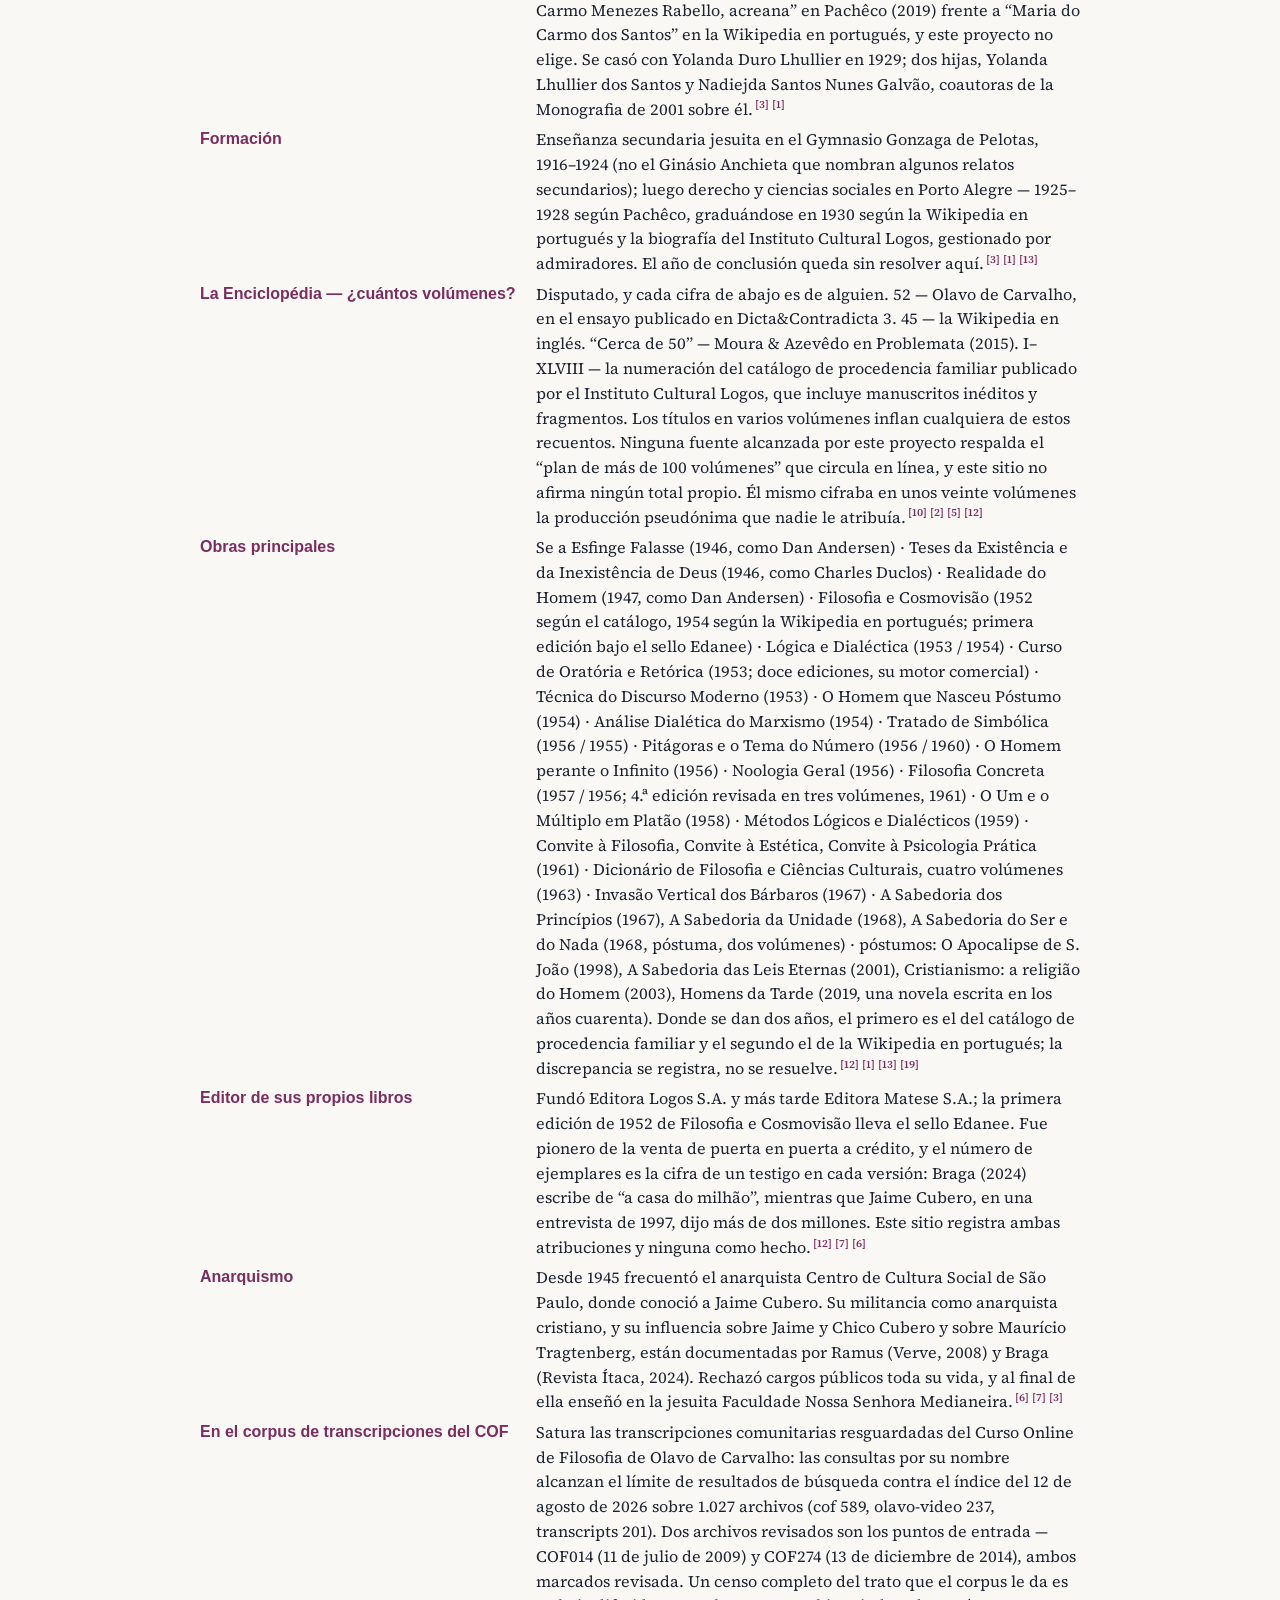
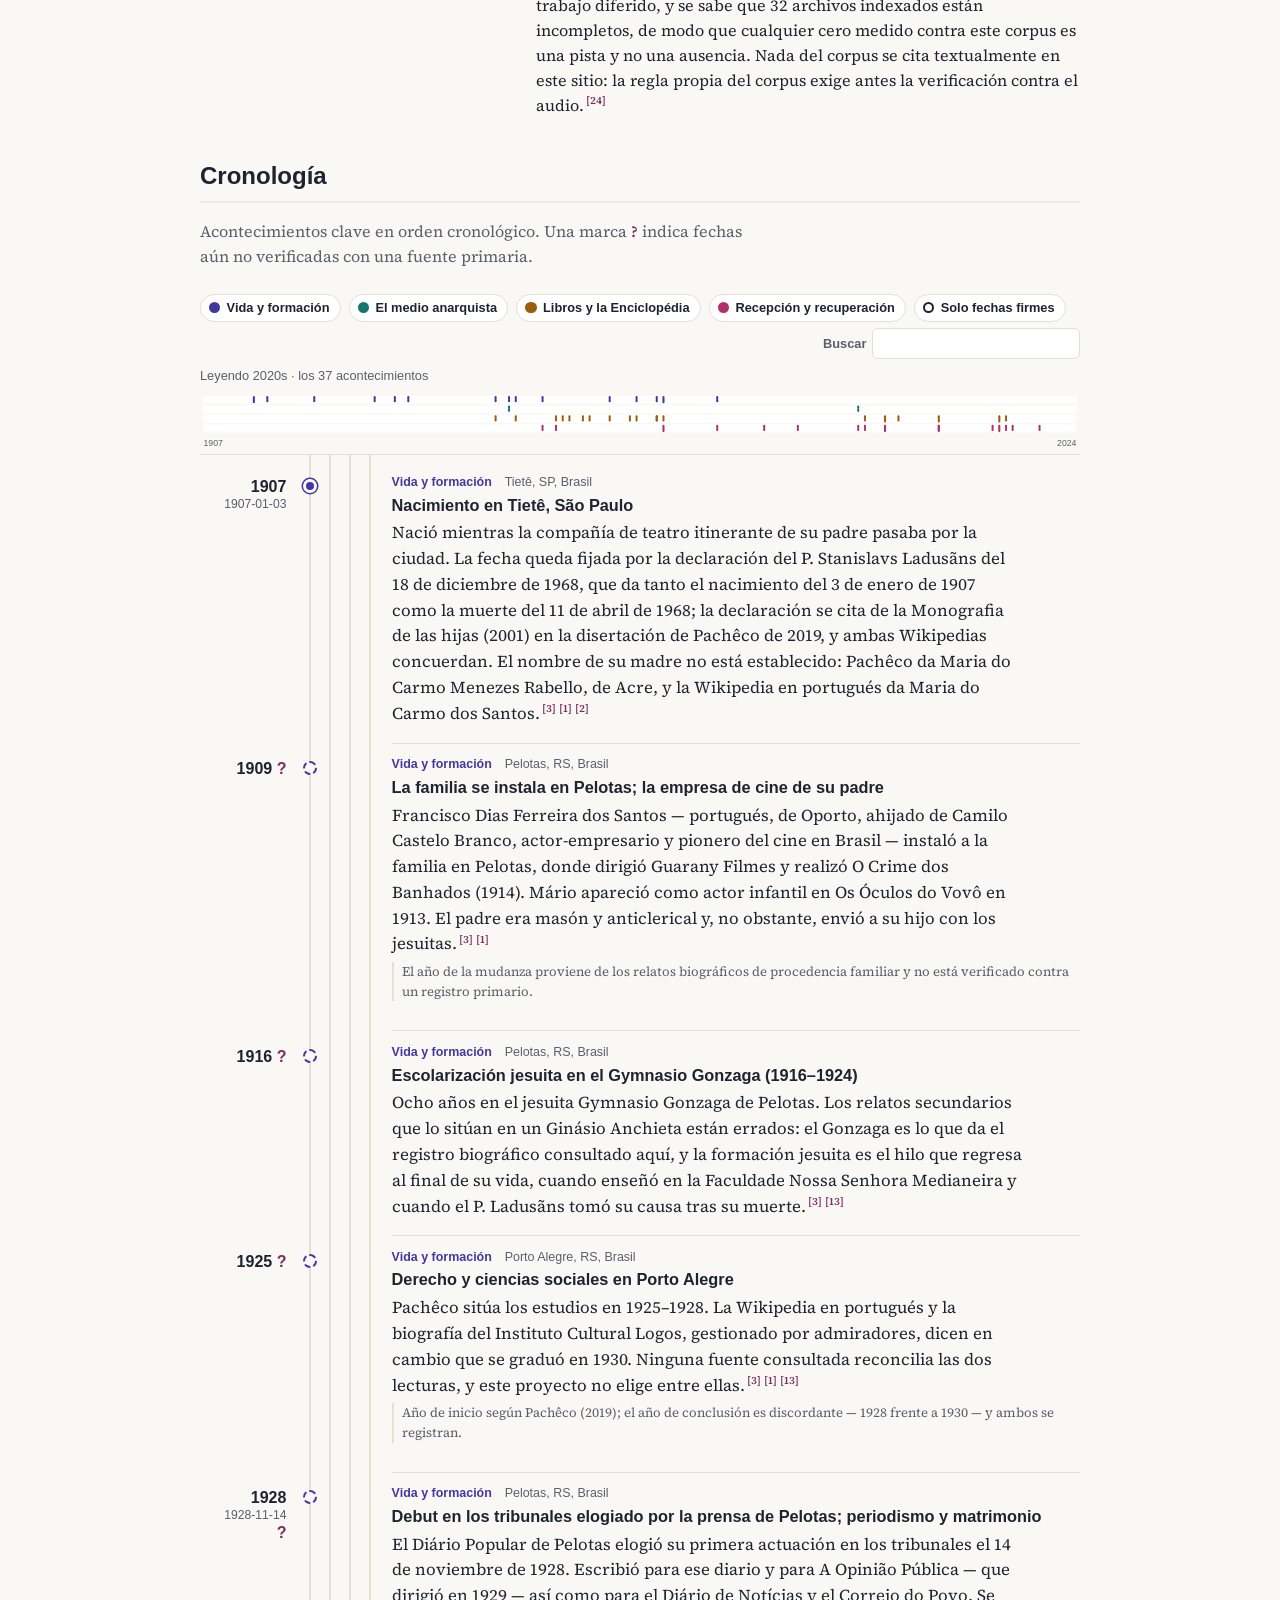
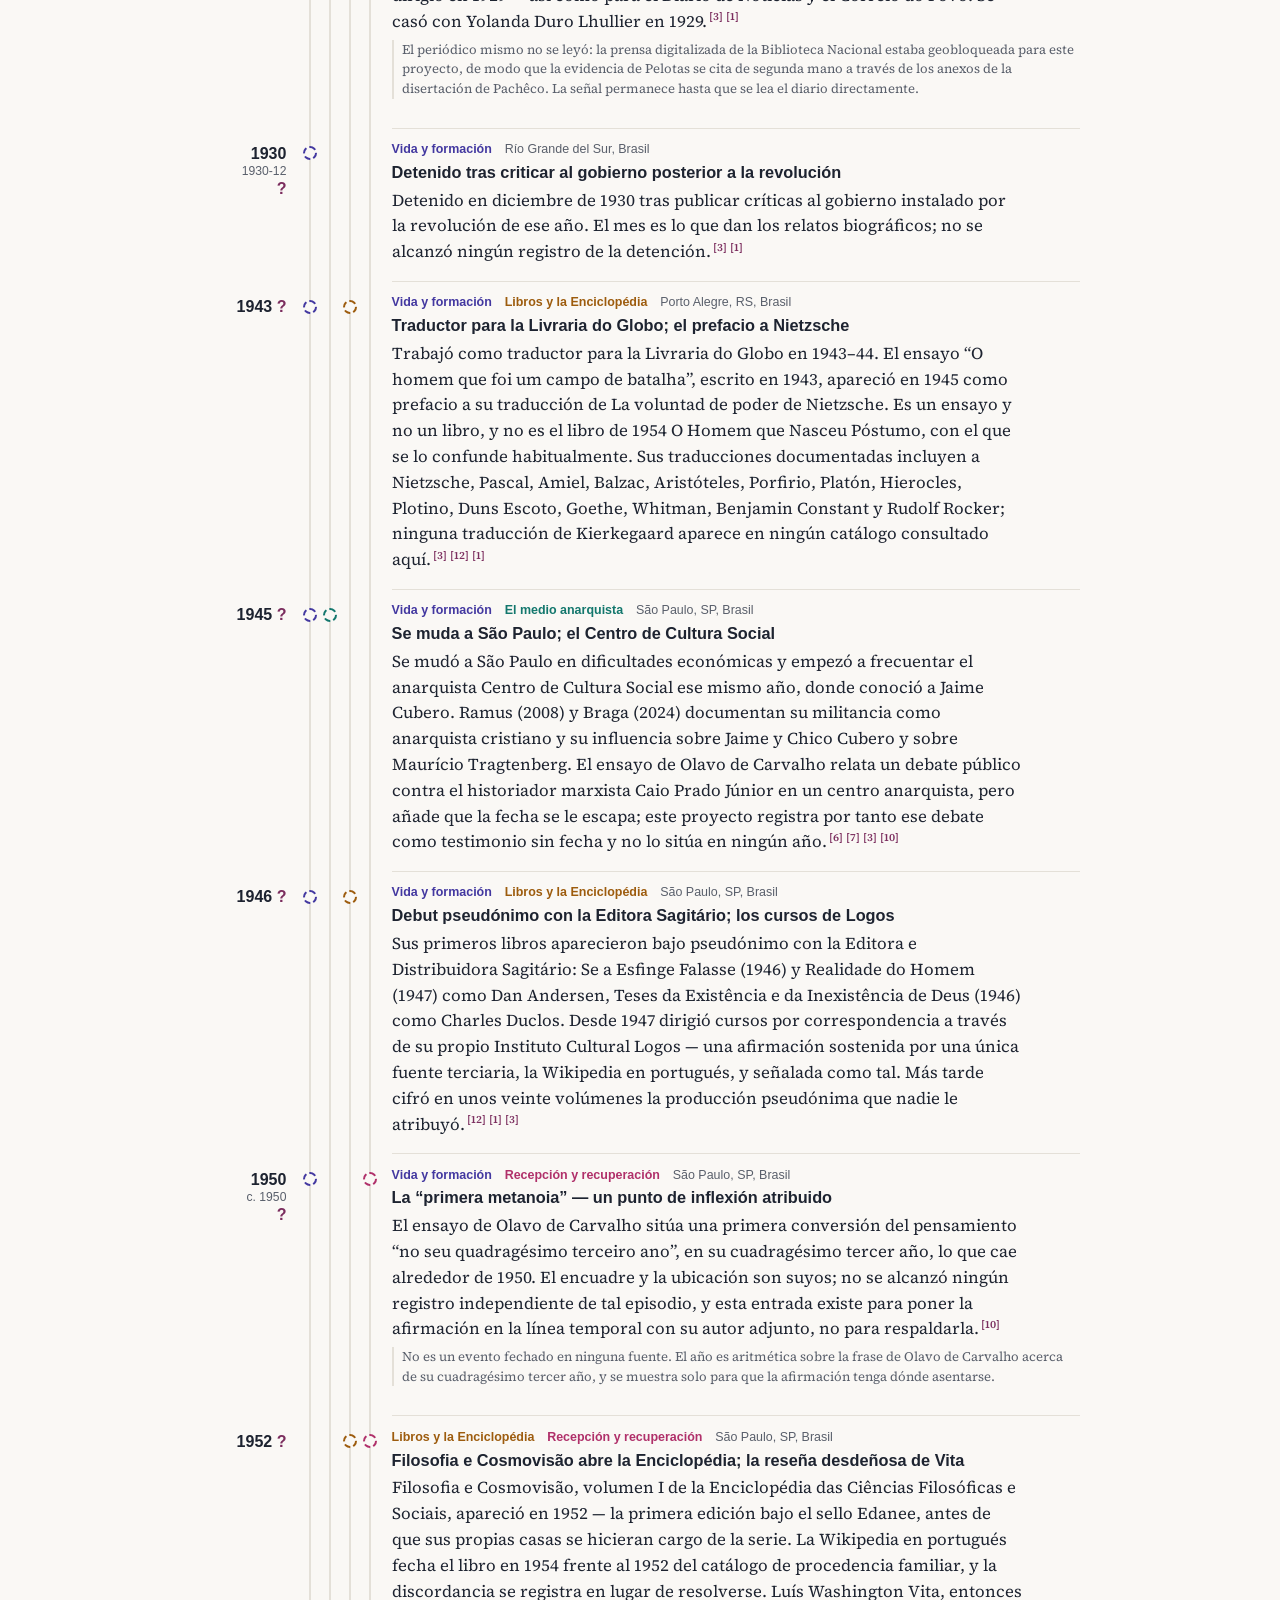
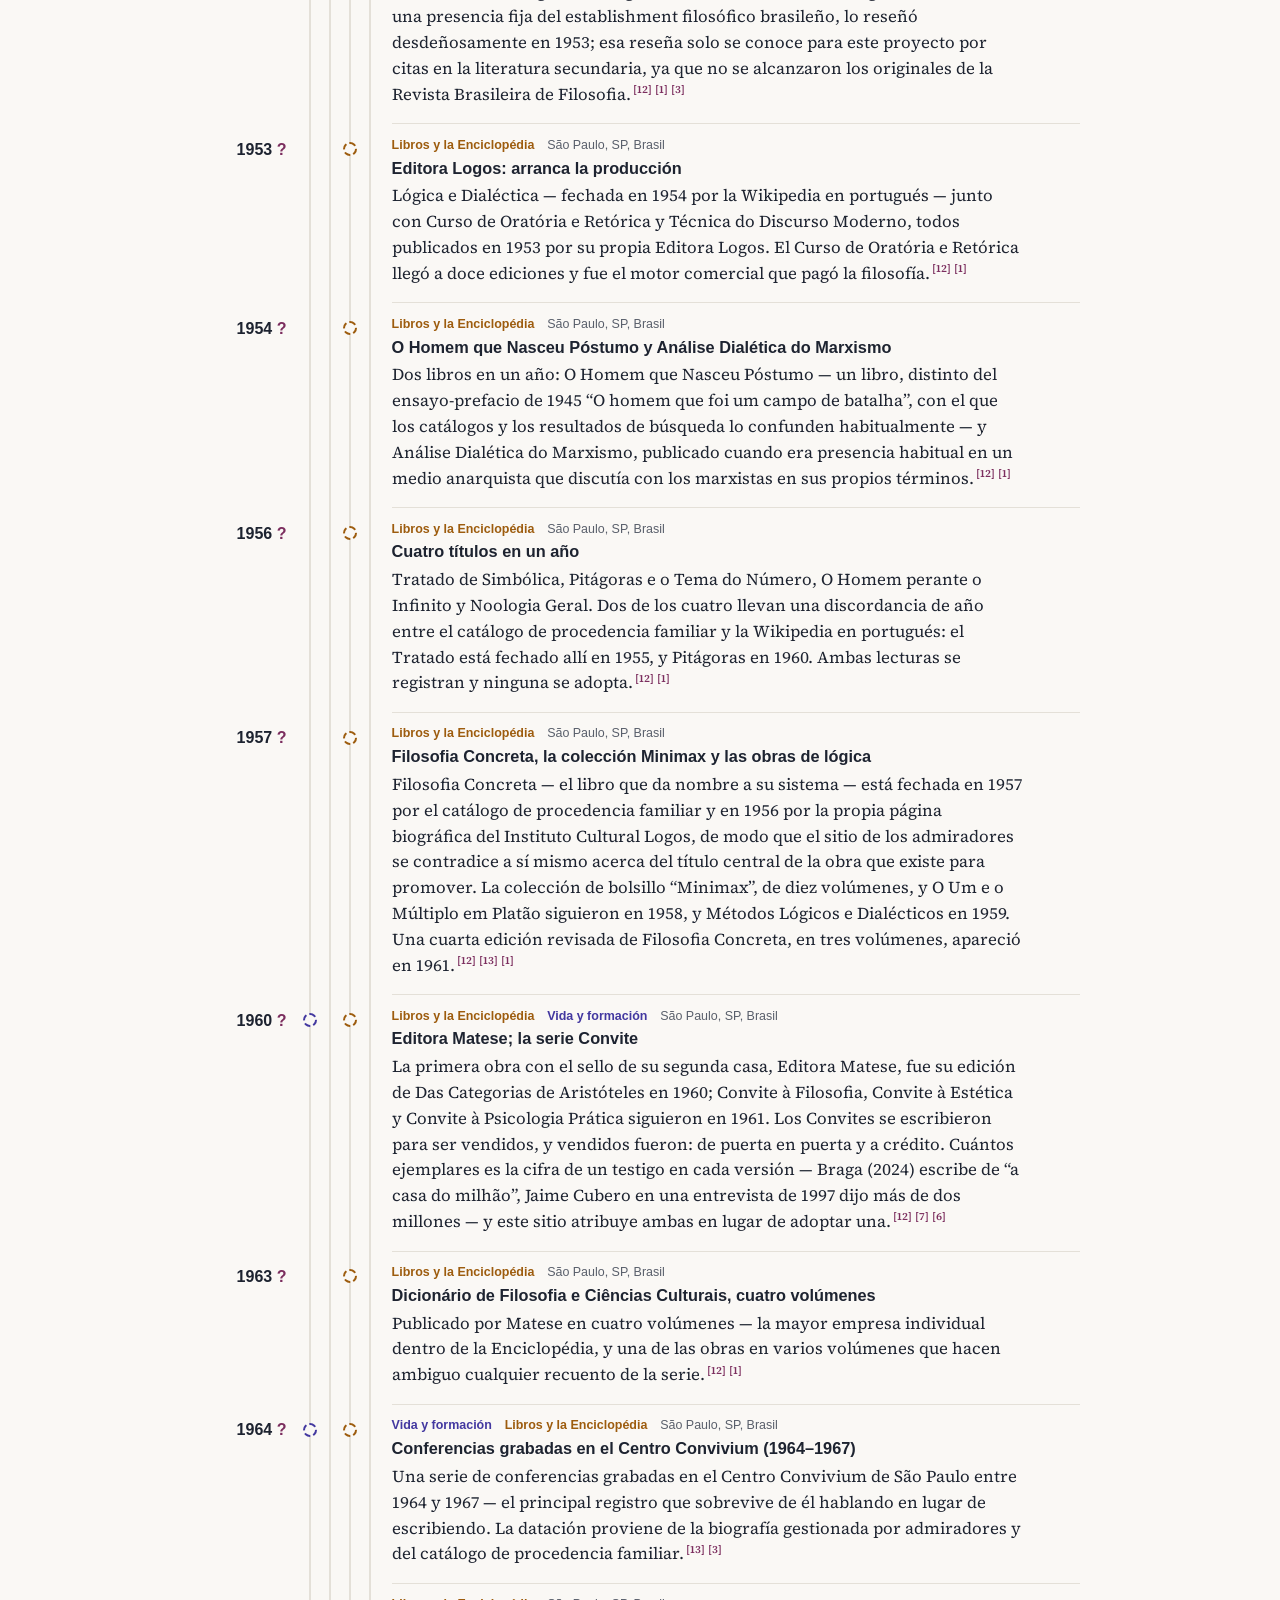
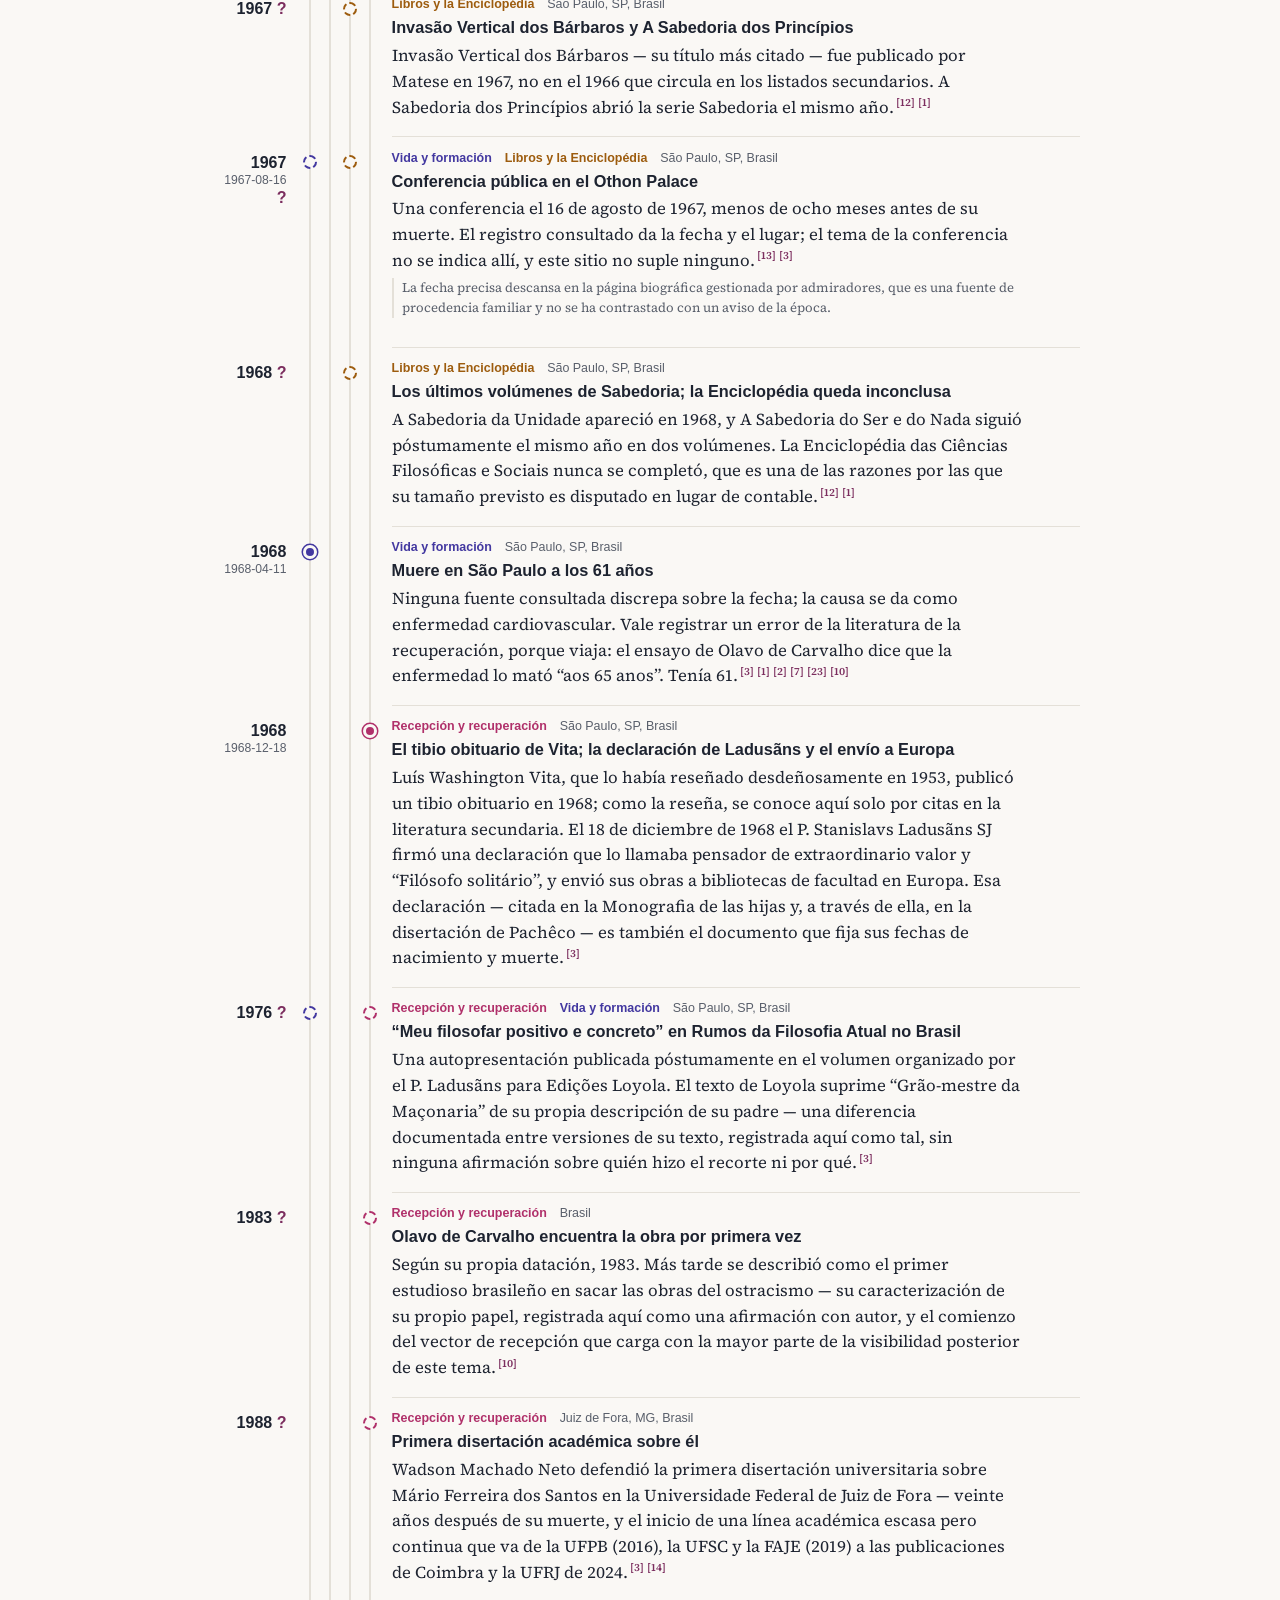
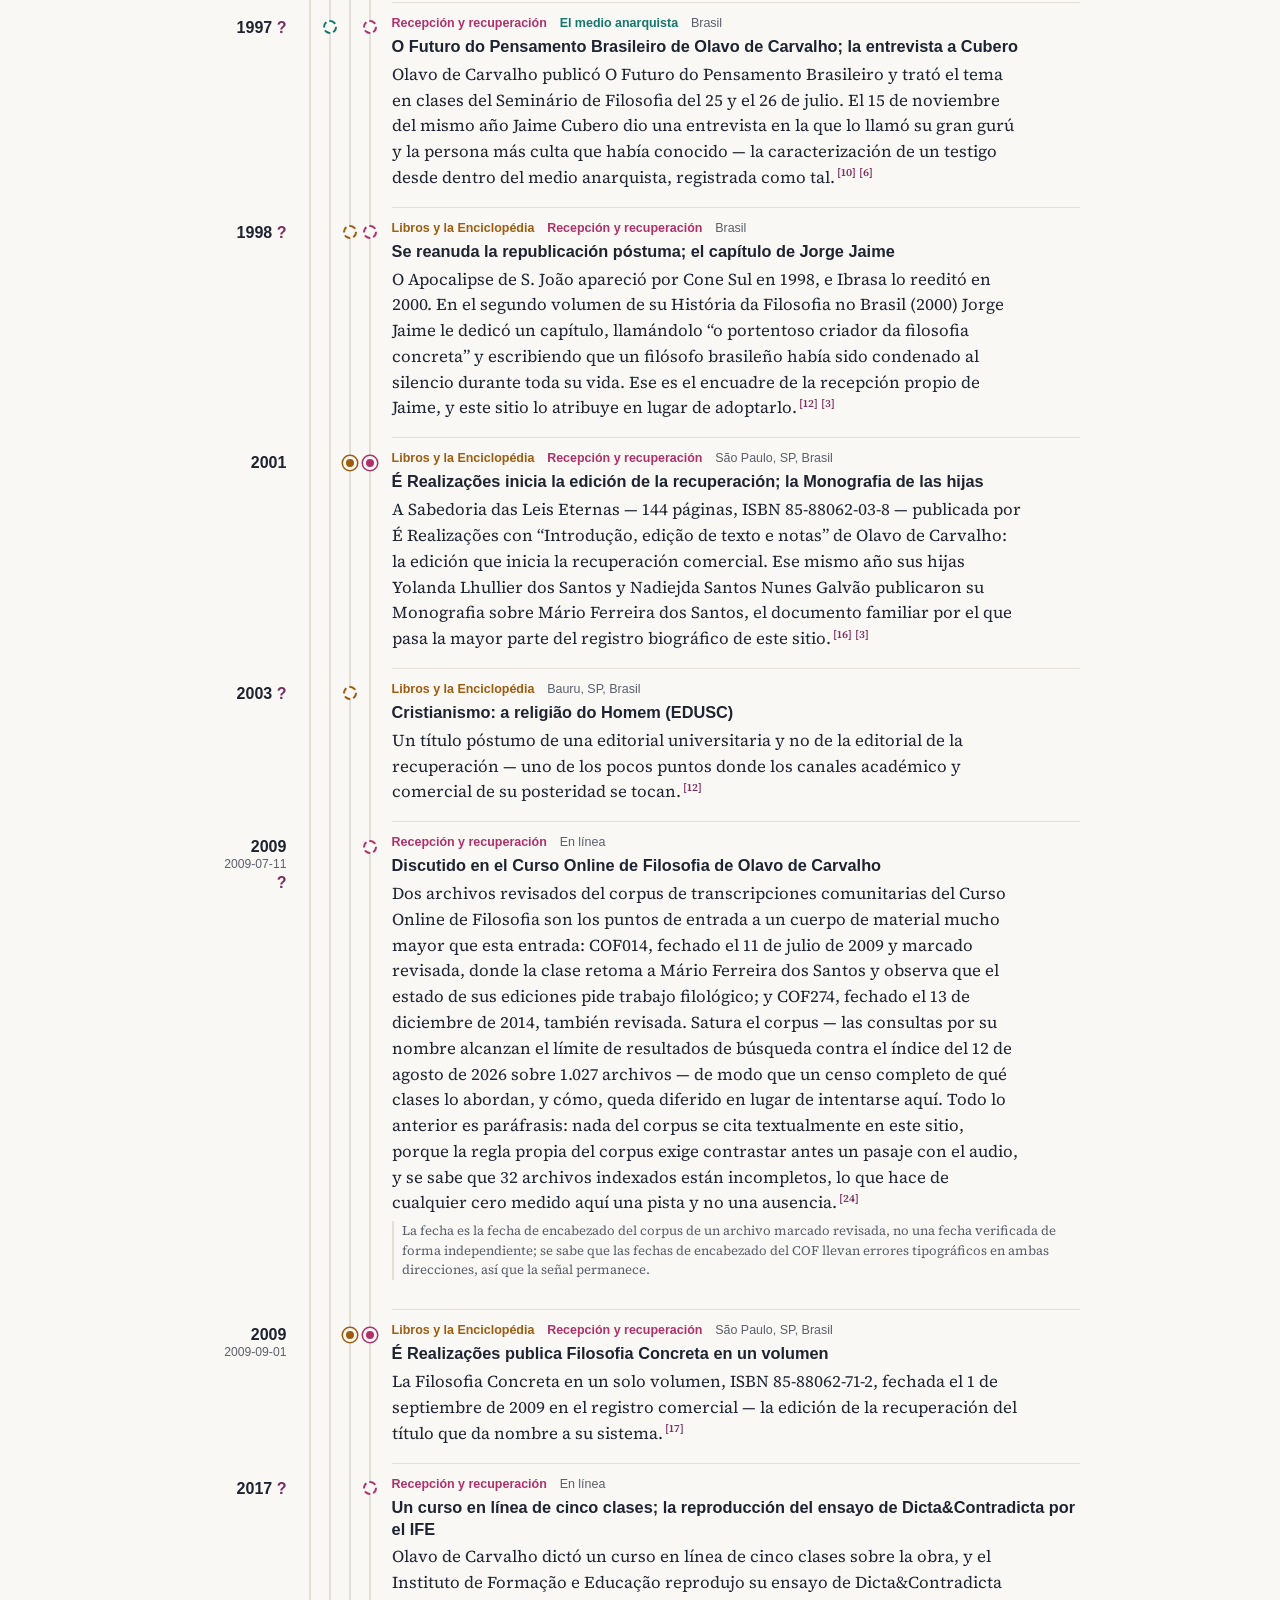
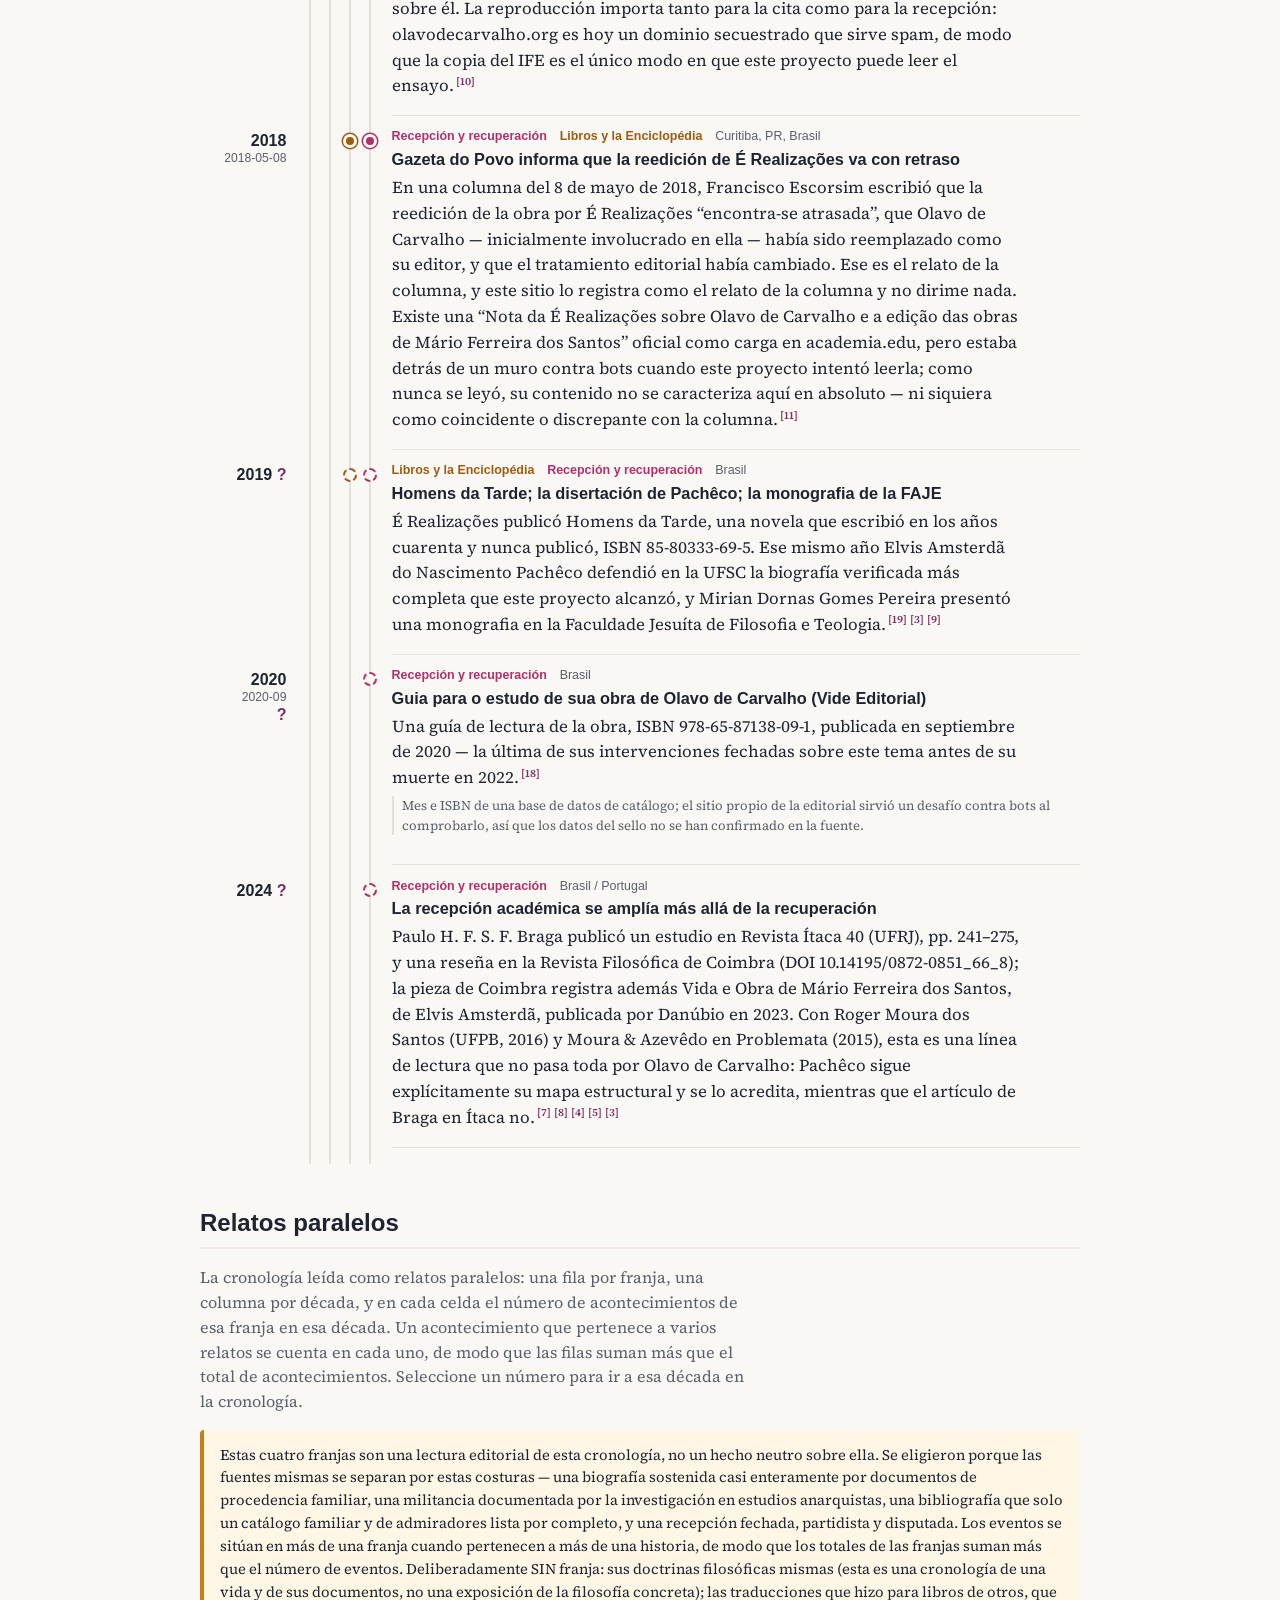
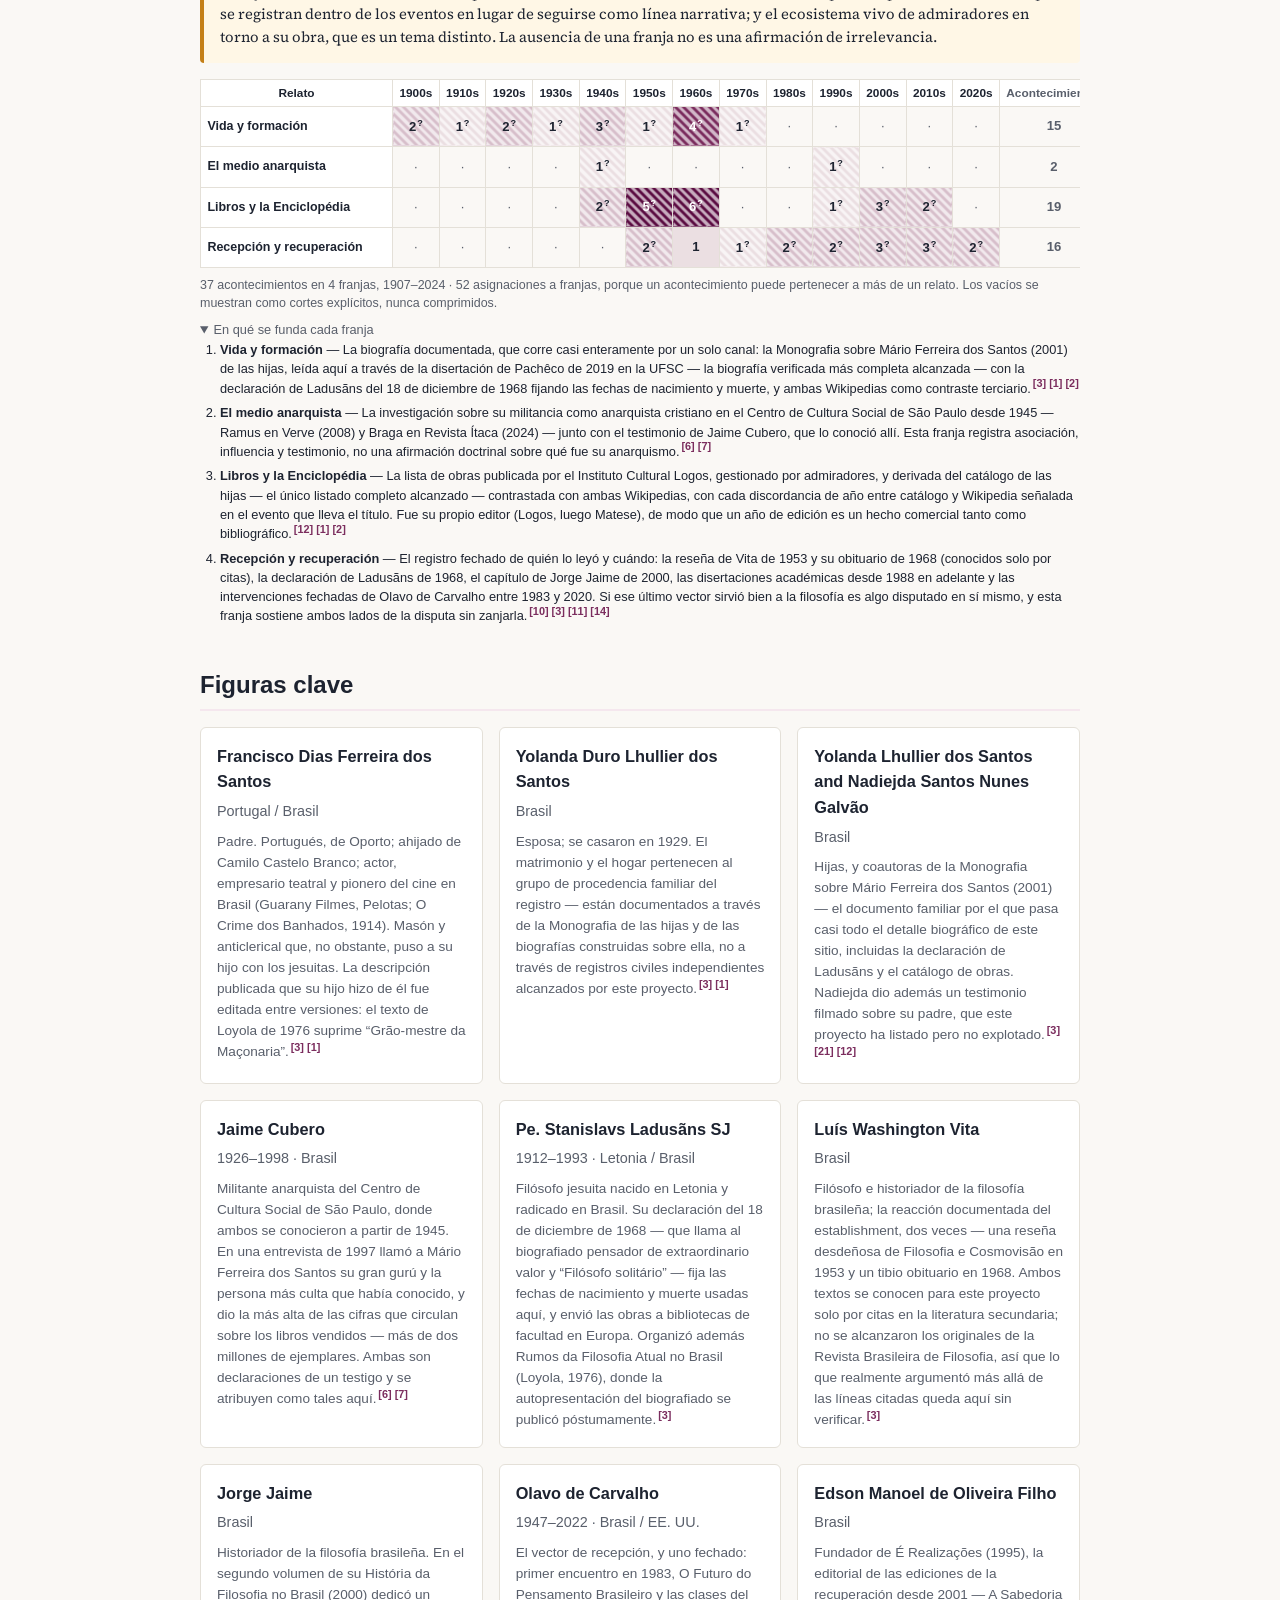
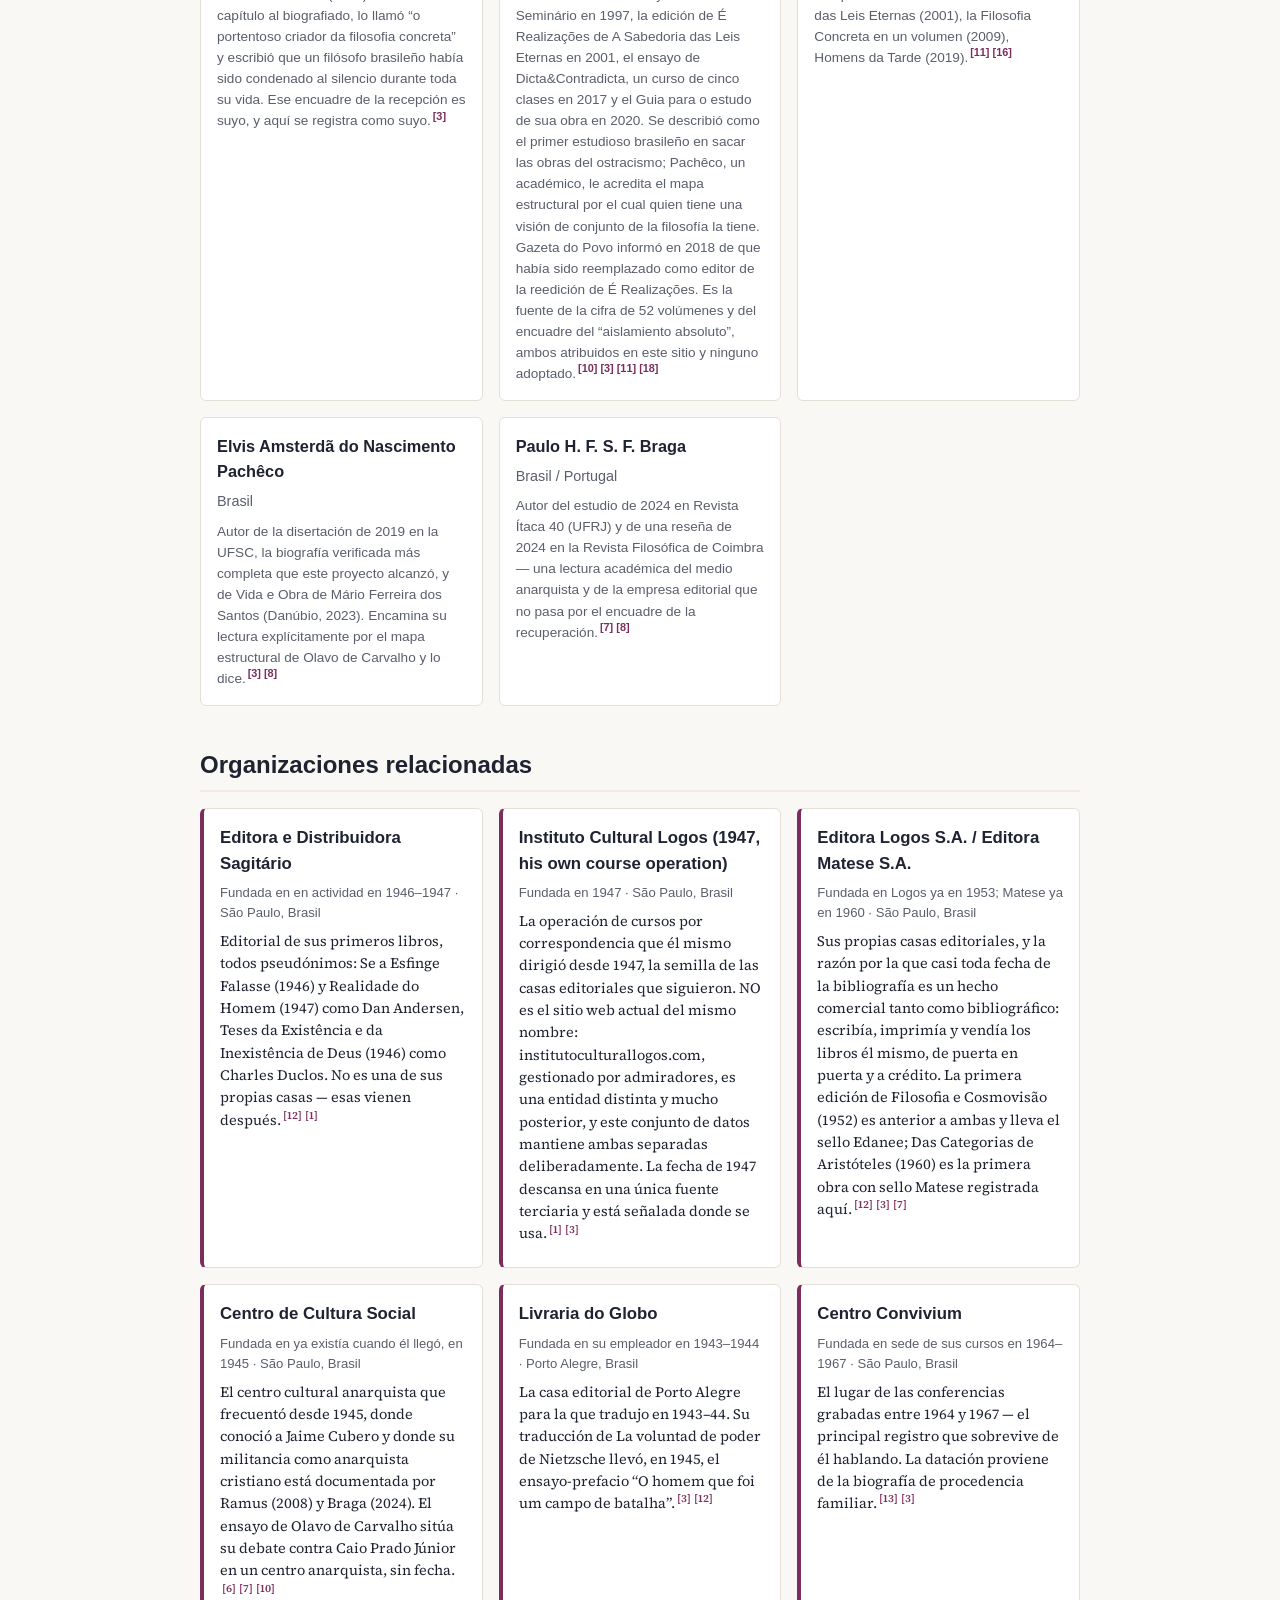
==== commit 9cec5757: "Adopt core#74/#118/#119/#120/#121/#123/#3: vocabulary, look, citations, disputed dates, shared tests" ====
--- a/docs/es/index.html
+++ b/docs/es/index.html
@@ -15,6 +15,7 @@
   </script>
   <link rel="stylesheet" href="../styles.css">
   <script src="../river.js" defer></script>
+  <script src="../cite.js" defer data-label="Referencia" data-all="Todas las referencias"></script>
   <link rel="canonical" href="https://cronologia.github.io/marioferreirasantos/es/">
   <link rel="alternate" hreflang="en" href="https://cronologia.github.io/marioferreirasantos/en/">
   <link rel="alternate" hreflang="es" href="https://cronologia.github.io/marioferreirasantos/es/">
@@ -701,107 +702,107 @@
       espectro de perspectivas de forma deliberada; las afirmaciones controvertidas se atribuyen a sus autores.</p>
       <ol class="references">
         <li id="ref-1">
-          <a href="https://pt.wikipedia.org/wiki/M%C3%A1rio_Ferreira_dos_Santos" rel="noopener noreferrer" target="_blank">Mário Ferreira dos Santos</a> · <a class="archive-link" href="https://web.archive.org/web/20260831220532/https://pt.wikipedia.org/wiki/M%C3%A1rio_Ferreira_dos_Santos" rel="noopener noreferrer" target="_blank">🗄 archived 2026-08-31</a>
+          <a href="https://pt.wikipedia.org/wiki/M%C3%A1rio_Ferreira_dos_Santos" rel="noopener noreferrer" target="_blank">Mário Ferreira dos Santos</a> · <a class="archive-link" href="https://web.archive.org/web/20260831220532/https://pt.wikipedia.org/wiki/M%C3%A1rio_Ferreira_dos_Santos" rel="noopener noreferrer" target="_blank">🗄 archivado 2026-08-31</a>
           <span class="ref-meta">Wikipedia (PT) · enciclopedia</span>
           <span class="ref-note">Terciaria. Usada como contraste y como uno de los lados de las discordancias de año por obra: fecha Filosofia e Cosmovisão en 1954, Lógica e Dialéctica en 1954, el Tratado de Simbólica en 1955 y Pitágoras en 1960 frente al catálogo de procedencia familiar. Es también la única fuente del inicio en 1947 de los cursos por correspondencia de Logos.</span>
         </li>
         <li id="ref-2">
-          <a href="https://en.wikipedia.org/wiki/M%C3%A1rio_Ferreira_dos_Santos" rel="noopener noreferrer" target="_blank">Mário Ferreira dos Santos</a> · <a class="archive-link" href="https://web.archive.org/web/20260216034007/https://en.wikipedia.org/wiki/M%C3%A1rio_Ferreira_dos_Santos" rel="noopener noreferrer" target="_blank">🗄 archived 2026-02-16</a>
+          <a href="https://en.wikipedia.org/wiki/M%C3%A1rio_Ferreira_dos_Santos" rel="noopener noreferrer" target="_blank">Mário Ferreira dos Santos</a> · <a class="archive-link" href="https://web.archive.org/web/20260216034007/https://en.wikipedia.org/wiki/M%C3%A1rio_Ferreira_dos_Santos" rel="noopener noreferrer" target="_blank">🗄 archivado 2026-02-16</a>
           <span class="ref-meta">Wikipedia (EN) · enciclopedia</span>
           <span class="ref-note">Terciaria, y fuente de la cifra de 45 volúmenes para la Enciclopédia registrada en este sitio — una cifra atribuida entre cuatro, no un total que este sitio adopte.</span>
         </li>
         <li id="ref-3">
-          <a href="https://repositorio.ufsc.br/handle/123456789/214983" rel="noopener noreferrer" target="_blank">Elvis Amsterdã do Nascimento Pachêco — doctoral dissertation on Mário Ferreira dos Santos (2019)</a> · <a class="archive-link" href="https://web.archive.org/web/20220525155354/https://repositorio.ufsc.br/handle/123456789/214983" rel="noopener noreferrer" target="_blank">🗄 archived 2022-05-25</a>
+          <a href="https://repositorio.ufsc.br/handle/123456789/214983" rel="noopener noreferrer" target="_blank">Elvis Amsterdã do Nascimento Pachêco — doctoral dissertation on Mário Ferreira dos Santos (2019)</a> · <a class="archive-link" href="https://web.archive.org/web/20220525155354/https://repositorio.ufsc.br/handle/123456789/214983" rel="noopener noreferrer" target="_blank">🗄 archivado 2022-05-25</a>
           <span class="ref-meta">Universidade Federal de Santa Catarina · académico</span>
           <span class="ref-note">Académica, y la biografía verificada más rica alcanzada por este proyecto — la mayor parte del registro vital de aquí pasa por ella, y por la Monografia de las hijas (2001) que cita, incluidas la declaración de Ladusãns y la evidencia del periódico de Pelotas que el geobloqueo de la Biblioteca Nacional puso fuera de alcance directo. El autor encamina su lectura por el mapa estructural de Olavo de Carvalho y lo dice, lo cual conviene saber al ponderar su encuadre de la recepción. La página del handle está bloqueada por JavaScript; el bitstream del PDF se sirve a un user-agent de navegador.</span>
         </li>
         <li id="ref-4">
-          <a href="https://repositorio.ufpb.br/jspui/handle/tede/9570" rel="noopener noreferrer" target="_blank">Roger Moura dos Santos — dissertation on Mário Ferreira dos Santos (2016)</a> · <a class="archive-link" href="https://web.archive.org/web/20251101032739/https://repositorio.ufpb.br/jspui/handle/tede/9570" rel="noopener noreferrer" target="_blank">🗄 archived 2025-11-01</a>
+          <a href="https://repositorio.ufpb.br/jspui/handle/tede/9570" rel="noopener noreferrer" target="_blank">Roger Moura dos Santos — dissertation on Mário Ferreira dos Santos (2016)</a> · <a class="archive-link" href="https://web.archive.org/web/20251101032739/https://repositorio.ufpb.br/jspui/handle/tede/9570" rel="noopener noreferrer" target="_blank">🗄 archivado 2025-11-01</a>
           <span class="ref-meta">Universidade Federal da Paraíba · académico</span>
           <span class="ref-note">Académica; parte de la escasa línea universitaria que va de la disertación de 1988 en la UFJF a las publicaciones de 2024.</span>
         </li>
         <li id="ref-5">
-          <a href="https://dialnet.unirioja.es/descarga/articulo/5217427.pdf" rel="noopener noreferrer" target="_blank">Moura &amp; Azevêdo — article on Mário Ferreira dos Santos, Problemata (2015)</a> · <a class="archive-link" href="https://web.archive.org/web/20260914125929/https://dialnet.unirioja.es/descarga/articulo/5217427.pdf" rel="noopener noreferrer" target="_blank">🗄 archived 2026-09-14</a>
+          <a href="https://dialnet.unirioja.es/descarga/articulo/5217427.pdf" rel="noopener noreferrer" target="_blank">Moura &amp; Azevêdo — article on Mário Ferreira dos Santos, Problemata (2015)</a> · <a class="archive-link" href="https://web.archive.org/web/20260914125929/https://dialnet.unirioja.es/descarga/articulo/5217427.pdf" rel="noopener noreferrer" target="_blank">🗄 archivado 2026-09-14</a>
           <span class="ref-meta">Problemata (UFPB) · académico</span>
           <span class="ref-note">Académica; fuente de la estimación de “cerca de 50 volúmenes” para la Enciclopédia, citada aquí como una cifra atribuida entre cuatro. Leída a través del espejo de Dialnet.</span>
         </li>
         <li id="ref-6">
-          <a href="https://revistas.pucsp.br/verve/article/download/5203/3736" rel="noopener noreferrer" target="_blank">Ramus — Mário Ferreira dos Santos and Brazilian anarchism, Verve (2008)</a> · <a class="archive-link" href="https://web.archive.org/web/20240915035909/https://revistas.pucsp.br/verve/article/download/5203/3736" rel="noopener noreferrer" target="_blank">🗄 archived 2024-09-15</a>
+          <a href="https://revistas.pucsp.br/verve/article/download/5203/3736" rel="noopener noreferrer" target="_blank">Ramus — Mário Ferreira dos Santos and Brazilian anarchism, Verve (2008)</a> · <a class="archive-link" href="https://web.archive.org/web/20240915035909/https://revistas.pucsp.br/verve/article/download/5203/3736" rel="noopener noreferrer" target="_blank">🗄 archivado 2024-09-15</a>
           <span class="ref-meta">Verve (PUC-SP) · académico</span>
           <span class="ref-note">Académica, del campo de los estudios anarquistas; la documentación principal de su militancia como anarquista cristiano en el Centro de Cultura Social y de su influencia sobre los hermanos Cubero y Maurício Tragtenberg. Lleva además las declaraciones de la entrevista de 1997 a Jaime Cubero, que son testimonio y se atribuyen como tales.</span>
         </li>
         <li id="ref-7">
-          <a href="https://revistas.ufrj.br/index.php/Itaca/article/download/62182/40875" rel="noopener noreferrer" target="_blank">Paulo H. F. S. F. Braga — study on Mário Ferreira dos Santos, Revista Ítaca 40 (2024), pp. 241–275</a> · <a class="archive-link" href="https://web.archive.org/web/20241206170528/https://revistas.ufrj.br/index.php/Itaca/article/download/62182/40875" rel="noopener noreferrer" target="_blank">🗄 archived 2024-12-06</a>
+          <a href="https://revistas.ufrj.br/index.php/Itaca/article/download/62182/40875" rel="noopener noreferrer" target="_blank">Paulo H. F. S. F. Braga — study on Mário Ferreira dos Santos, Revista Ítaca 40 (2024), pp. 241–275</a> · <a class="archive-link" href="https://web.archive.org/web/20241206170528/https://revistas.ufrj.br/index.php/Itaca/article/download/62182/40875" rel="noopener noreferrer" target="_blank">🗄 archivado 2024-12-06</a>
           <span class="ref-meta">Revista Ítaca (UFRJ) · académico</span>
           <span class="ref-note">Académica; una lectura reciente que no pasa por el encuadre de la recuperación, y fuente de “a casa do milhão” como cifra de ejemplares vendidos — una cifra atribuida a ella aquí, no adoptada.</span>
         </li>
         <li id="ref-8">
-          <a href="https://impactum-journals.uc.pt/rfc/article/download/14352/10025/66247" rel="noopener noreferrer" target="_blank">Paulo H. F. S. F. Braga — review, Revista Filosófica de Coimbra 66 (2024), DOI 10.14195/0872-0851_66_8</a> · <a class="archive-link" href="https://web.archive.org/web/20260914125951/https://impactum-journals.uc.pt/rfc/article/download/14352/10025/66247" rel="noopener noreferrer" target="_blank">🗄 archived 2026-09-14</a>
+          <a href="https://impactum-journals.uc.pt/rfc/article/download/14352/10025/66247" rel="noopener noreferrer" target="_blank">Paulo H. F. S. F. Braga — review, Revista Filosófica de Coimbra 66 (2024), DOI 10.14195/0872-0851_66_8</a> · <a class="archive-link" href="https://web.archive.org/web/20260914125951/https://impactum-journals.uc.pt/rfc/article/download/14352/10025/66247" rel="noopener noreferrer" target="_blank">🗄 archivado 2026-09-14</a>
           <span class="ref-meta">Revista Filosófica de Coimbra (Universidade de Coimbra) · académico</span>
           <span class="ref-note">Académica; el extremo portugués de la recepción de 2024, y el registro por el que este proyecto conoce Vida e Obra de Mário Ferreira dos Santos, de Elvis Amsterdã, publicada en 2023.</span>
         </li>
         <li id="ref-9">
-          <a href="https://faculdadejesuita.edu.br/wp-content/uploads/2024/07/2019-MIRIAN-DORNAS-GOMES-PEREIRA.pdf" rel="noopener noreferrer" target="_blank">Mirian Dornas Gomes Pereira — monografia (2019)</a> · <a class="archive-link" href="https://web.archive.org/web/20250807005047/https://faculdadejesuita.edu.br/wp-content/uploads/2024/07/2019-MIRIAN-DORNAS-GOMES-PEREIRA.pdf" rel="noopener noreferrer" target="_blank">🗄 archived 2025-08-07</a>
+          <a href="https://faculdadejesuita.edu.br/wp-content/uploads/2024/07/2019-MIRIAN-DORNAS-GOMES-PEREIRA.pdf" rel="noopener noreferrer" target="_blank">Mirian Dornas Gomes Pereira — monografia (2019)</a> · <a class="archive-link" href="https://web.archive.org/web/20250807005047/https://faculdadejesuita.edu.br/wp-content/uploads/2024/07/2019-MIRIAN-DORNAS-GOMES-PEREIRA.pdf" rel="noopener noreferrer" target="_blank">🗄 archivado 2025-08-07</a>
           <span class="ref-meta">Faculdade Jesuíta de Filosofia e Teologia (FAJE) · académico</span>
           <span class="ref-note">Académica, de la tradición de facultad jesuita que produjo también a Ladusãns — una perspectiva que conviene nombrar, ya que el hilo jesuita va de su escolarización a su último puesto docente y a su defensor póstumo.</span>
         </li>
         <li id="ref-10">
-          <a href="http://ife.org.br/mario-ferreira-dos-santos-e-o-nosso-futuro-por-olavo-de-carvalho/" rel="noopener noreferrer" target="_blank">Mário Ferreira dos Santos e o nosso futuro — Olavo de Carvalho</a> · <a class="archive-link" href="https://web.archive.org/web/20250630003501/http://ife.org.br/mario-ferreira-dos-santos-e-o-nosso-futuro-por-olavo-de-carvalho/" rel="noopener noreferrer" target="_blank">🗄 archived 2025-06-30</a>
+          <a href="http://ife.org.br/mario-ferreira-dos-santos-e-o-nosso-futuro-por-olavo-de-carvalho/" rel="noopener noreferrer" target="_blank">Mário Ferreira dos Santos e o nosso futuro — Olavo de Carvalho</a> · <a class="archive-link" href="https://web.archive.org/web/20250630003501/http://ife.org.br/mario-ferreira-dos-santos-e-o-nosso-futuro-por-olavo-de-carvalho/" rel="noopener noreferrer" target="_blank">🗄 archivado 2025-06-30</a>
           <span class="ref-meta">Instituto de Formação e Educação (IFE) · análisis</span>
           <span class="ref-note">Simpatizante, y en efecto el manifiesto de la recuperación: es la fuente de la cifra de 52 volúmenes, de los encuadres del “aislamiento absoluto” y del “muro de silencio”, del debate sin fecha con Caio Prado Júnior y de la “primera metanoia” en su cuadragésimo tercer año. Todo lo que este sitio toma de ella se atribuye a su autor. Contiene además un error factual que viaja — da su edad al morir como 65, y tenía 61. Publicado primero en Dicta&amp;Contradicta 3 y leído aquí a través de la reproducción del IFE, porque olavodecarvalho.org es un dominio secuestrado que sirve spam.</span>
         </li>
         <li id="ref-11">
-          <a href="https://www.gazetadopovo.com.br/vozes/francisco-escorsim/editoras-em-tempos-de-guerra-cultural-ii/" rel="noopener noreferrer" target="_blank">Editoras em tempos de guerra cultural II — Francisco Escorsim (8 May 2018)</a> · <a class="archive-link" href="https://web.archive.org/web/20221019233036/https://www.gazetadopovo.com.br/vozes/francisco-escorsim/editoras-em-tempos-de-guerra-cultural-ii/" rel="noopener noreferrer" target="_blank">🗄 archived 2022-10-19</a>
+          <a href="https://www.gazetadopovo.com.br/vozes/francisco-escorsim/editoras-em-tempos-de-guerra-cultural-ii/" rel="noopener noreferrer" target="_blank">Editoras em tempos de guerra cultural II — Francisco Escorsim (8 May 2018)</a> · <a class="archive-link" href="https://web.archive.org/web/20221019233036/https://www.gazetadopovo.com.br/vozes/francisco-escorsim/editoras-em-tempos-de-guerra-cultural-ii/" rel="noopener noreferrer" target="_blank">🗄 archivado 2022-10-19</a>
           <span class="ref-meta">Gazeta do Povo · prensa</span>
           <span class="ref-note">Una columna de opinión, y la única fuente aquí del informe de 2018 de que la reedición de É Realizações iba con retraso, de que Olavo de Carvalho había sido reemplazado como su editor y de que el tratamiento editorial había cambiado. Registrado en este sitio como el relato de esa columna. É Realizações publicó una “Nota” propia sobre el asunto que este proyecto no pudo leer, así que ningún otro lado del relato está representado.</span>
         </li>
         <li id="ref-12">
-          <a href="https://www.institutoculturallogos.com/p/enciclopedia-das-ciencias-filosoficas.html" rel="noopener noreferrer" target="_blank">Enciclopédia das Ciências Filosóficas e Sociais — catalogue</a> · <a class="archive-link" href="https://web.archive.org/web/20240207100336/https://www.institutoculturallogos.com/p/enciclopedia-das-ciencias-filosoficas.html" rel="noopener noreferrer" target="_blank">🗄 archived 2024-02-07</a>
+          <a href="https://www.institutoculturallogos.com/p/enciclopedia-das-ciencias-filosoficas.html" rel="noopener noreferrer" target="_blank">Enciclopédia das Ciências Filosóficas e Sociais — catalogue</a> · <a class="archive-link" href="https://web.archive.org/web/20240207100336/https://www.institutoculturallogos.com/p/enciclopedia-das-ciencias-filosoficas.html" rel="noopener noreferrer" target="_blank">🗄 archivado 2024-02-07</a>
           <span class="ref-meta">Instituto Cultural Logos (institutoculturallogos.com) · web</span>
           <span class="ref-note">Gestionado por admiradores y de procedencia familiar: la lista de obras más completa alcanzada, que numera la serie I–XLVIII incluyendo manuscritos inéditos y fragmentos, y tratada en todo este conjunto de datos como fuente familiar y de admiradores más que como bibliografía neutra. No es un sitio del legado y no tiene conexión con la operación de cursos de 1947 cuyo nombre reutiliza.</span>
         </li>
         <li id="ref-13">
-          <a href="https://www.institutoculturallogos.com/p/biografia-e-fotos.html" rel="noopener noreferrer" target="_blank">Biografia e fotos — Mário Ferreira dos Santos</a> · <a class="archive-link" href="https://web.archive.org/web/20260914130049/https://www.institutoculturallogos.com/p/biografia-e-fotos.html" rel="noopener noreferrer" target="_blank">🗄 archived 2026-09-14</a>
+          <a href="https://www.institutoculturallogos.com/p/biografia-e-fotos.html" rel="noopener noreferrer" target="_blank">Biografia e fotos — Mário Ferreira dos Santos</a> · <a class="archive-link" href="https://web.archive.org/web/20260914130049/https://www.institutoculturallogos.com/p/biografia-e-fotos.html" rel="noopener noreferrer" target="_blank">🗄 archivado 2026-09-14</a>
           <span class="ref-meta">Instituto Cultural Logos (institutoculturallogos.com) · web</span>
           <span class="ref-note">Página biográfica gestionada por admiradores, de procedencia familiar. Contradice al propio catálogo del mismo sitio sobre el año de Filosofia Concreta, razón por la cual ambos años aparecen en este sitio y ninguno se adopta.</span>
         </li>
         <li id="ref-14">
-          <a href="https://www.institutoculturallogos.com/p/trabalhos-sobre-o-mario-ferreira-dos.html" rel="noopener noreferrer" target="_blank">Trabalhos sobre Mário Ferreira dos Santos — index</a> · <a class="archive-link" href="https://web.archive.org/web/20230403135051/https://www.institutoculturallogos.com/p/trabalhos-sobre-o-mario-ferreira-dos.html" rel="noopener noreferrer" target="_blank">🗄 archived 2023-04-03</a>
+          <a href="https://www.institutoculturallogos.com/p/trabalhos-sobre-o-mario-ferreira-dos.html" rel="noopener noreferrer" target="_blank">Trabalhos sobre Mário Ferreira dos Santos — index</a> · <a class="archive-link" href="https://web.archive.org/web/20230403135051/https://www.institutoculturallogos.com/p/trabalhos-sobre-o-mario-ferreira-dos.html" rel="noopener noreferrer" target="_blank">🗄 archivado 2023-04-03</a>
           <span class="ref-meta">Instituto Cultural Logos (institutoculturallogos.com) · índice</span>
           <span class="ref-note">Instrumento de búsqueda gestionado por admiradores que lista más de 236 estudios sobre él. Usado aquí como índice de la forma de la recepción académica, no como autoridad para ninguna afirmación individual.</span>
         </li>
         <li id="ref-15">
-          <a href="https://marioferreiradossantosfilosofiaconcreta.wordpress.com/" rel="noopener noreferrer" target="_blank">Mário Ferreira dos Santos — filosofia concreta (study blog)</a> · <a class="archive-link" href="https://web.archive.org/web/20250221215753/https://marioferreiradossantosfilosofiaconcreta.wordpress.com/" rel="noopener noreferrer" target="_blank">🗄 archived 2025-02-21</a>
+          <a href="https://marioferreiradossantosfilosofiaconcreta.wordpress.com/" rel="noopener noreferrer" target="_blank">Mário Ferreira dos Santos — filosofia concreta (study blog)</a> · <a class="archive-link" href="https://web.archive.org/web/20250221215753/https://marioferreiradossantosfilosofiaconcreta.wordpress.com/" rel="noopener noreferrer" target="_blank">🗄 archivado 2025-02-21</a>
           <span class="ref-meta">WordPress · web</span>
           <span class="ref-note">Blog de estudio gestionado por admiradores, señalado como tal; listado para dejar registro de dónde circula el material. Ninguna afirmación de este sitio descansa en él.</span>
         </li>
         <li id="ref-16">
-          <a href="https://www.skoob.com.br/a-sabedoria-das-leis-eternas-34673ed37880.html" rel="noopener noreferrer" target="_blank">A Sabedoria das Leis Eternas (É Realizações, 2001) — edition record</a> · <a class="archive-link" href="https://web.archive.org/web/20210119174355/https://www.skoob.com.br/a-sabedoria-das-leis-eternas-34673ed37880.html" rel="noopener noreferrer" target="_blank">🗄 archived 2021-01-19</a>
+          <a href="https://www.skoob.com.br/a-sabedoria-das-leis-eternas-34673ed37880.html" rel="noopener noreferrer" target="_blank">A Sabedoria das Leis Eternas (É Realizações, 2001) — edition record</a> · <a class="archive-link" href="https://web.archive.org/web/20210119174355/https://www.skoob.com.br/a-sabedoria-das-leis-eternas-34673ed37880.html" rel="noopener noreferrer" target="_blank">🗄 archivado 2021-01-19</a>
           <span class="ref-meta">Skoob · base de datos</span>
           <span class="ref-note">Base de datos de catálogo de lectores, usada solo para el sello de la edición de 2001, la paginación (144 pp.) y el ISBN (85-88062-03-8), y para la línea de crédito que nombra a Olavo de Carvalho como editor del texto. Rechazó la herramienta de descarga y se sirvió a un user-agent de navegador.</span>
         </li>
         <li id="ref-17">
-          <a href="https://www.amazon.com.br/Filosofia-Concreta-Mario-Ferreira-Santos/dp/8588062712" rel="noopener noreferrer" target="_blank">Filosofia Concreta (É Realizações, 2009) — retail record</a> · <a class="archive-link" href="https://web.archive.org/web/20260914130145/https://www.amazon.com.br/Filosofia-Concreta-Mario-Ferreira-Santos/dp/8588062712" rel="noopener noreferrer" target="_blank">🗄 archived 2026-09-14</a>
+          <a href="https://www.amazon.com.br/Filosofia-Concreta-Mario-Ferreira-Santos/dp/8588062712" rel="noopener noreferrer" target="_blank">Filosofia Concreta (É Realizações, 2009) — retail record</a> · <a class="archive-link" href="https://web.archive.org/web/20260914130145/https://www.amazon.com.br/Filosofia-Concreta-Mario-Ferreira-Santos/dp/8588062712" rel="noopener noreferrer" target="_blank">🗄 archivado 2026-09-14</a>
           <span class="ref-meta">Amazon.com.br · base de datos</span>
           <span class="ref-note">Listado comercial, usado solo para la fecha de publicación de la edición en un volumen (1 de septiembre de 2009) y su ISBN (85-88062-71-2).</span>
         </li>
         <li id="ref-18">
-          <a href="https://www.goodreads.com/book/show/55359677-m-rio-ferreira-dos-santos" rel="noopener noreferrer" target="_blank">Mário Ferreira dos Santos: guia para o estudo de sua obra (Vide Editorial, 2020)</a> · <a class="archive-link" href="https://web.archive.org/web/20260914130203/https://www.goodreads.com/book/show/55359677-m-rio-ferreira-dos-santos" rel="noopener noreferrer" target="_blank">🗄 archived 2026-09-14</a>
+          <a href="https://www.goodreads.com/book/show/55359677-m-rio-ferreira-dos-santos" rel="noopener noreferrer" target="_blank">Mário Ferreira dos Santos: guia para o estudo de sua obra (Vide Editorial, 2020)</a> · <a class="archive-link" href="https://web.archive.org/web/20260914130203/https://www.goodreads.com/book/show/55359677-m-rio-ferreira-dos-santos" rel="noopener noreferrer" target="_blank">🗄 archivado 2026-09-14</a>
           <span class="ref-meta">Goodreads · base de datos</span>
           <span class="ref-note">Base de datos de catálogo, usada para el mes y el ISBN del Guia de 2020 porque el sitio propio de la editorial sirvió un desafío contra bots al comprobarlo.</span>
         </li>
         <li id="ref-19">
-          <a href="https://books.google.com/books/about/Homens_da_Tarde.html?id=ALGtDwAAQBAJ" rel="noopener noreferrer" target="_blank">Homens da Tarde (É Realizações, 2019) — catalogue record</a> · <a class="archive-link" href="https://web.archive.org/web/20260914130229/https://books.google.com/books/about/Homens_da_Tarde.html?id=ALGtDwAAQBAJ" rel="noopener noreferrer" target="_blank">🗄 archived 2026-09-14</a>
+          <a href="https://books.google.com/books/about/Homens_da_Tarde.html?id=ALGtDwAAQBAJ" rel="noopener noreferrer" target="_blank">Homens da Tarde (É Realizações, 2019) — catalogue record</a> · <a class="archive-link" href="https://web.archive.org/web/20260914130229/https://books.google.com/books/about/Homens_da_Tarde.html?id=ALGtDwAAQBAJ" rel="noopener noreferrer" target="_blank">🗄 archivado 2026-09-14</a>
           <span class="ref-meta">Google Books · base de datos</span>
           <span class="ref-note">Base de datos de catálogo, usada para la publicación póstuma en 2019 de la novela de los años cuarenta y su ISBN.</span>
         </li>
         <li id="ref-20">
-          <a href="https://github.com/cpdoc/dhbb" rel="noopener noreferrer" target="_blank">Dicionário Histórico-Biográfico Brasileiro — repository</a> · <a class="archive-link" href="https://web.archive.org/web/20250508145406/https://github.com/cpdoc/dhbb" rel="noopener noreferrer" target="_blank">🗄 archived 2025-05-08</a>
+          <a href="https://github.com/cpdoc/dhbb" rel="noopener noreferrer" target="_blank">Dicionário Histórico-Biográfico Brasileiro — repository</a> · <a class="archive-link" href="https://web.archive.org/web/20250508145406/https://github.com/cpdoc/dhbb" rel="noopener noreferrer" target="_blank">🗄 archivado 2025-05-08</a>
           <span class="ref-meta">CPDOC/FGV · base de datos</span>
           <span class="ref-note">Citado por un hallazgo NEGATIVO, con su control: buscada el 12 de agosto de 2026 una entrada sobre el filósofo, el repositorio devolvió solo un “Ferreira dos Santos” ajeno, nacido en 1894 — lo que muestra que la búsqueda funcionó y que no existe entrada para este biografiado. Leído a través del espejo público en GitHub de los textos del diccionario.</span>
         </li>
         <li id="ref-21">
-          <a href="https://www.youtube.com/watch?v=-GfKUbbT6LI" rel="noopener noreferrer" target="_blank">Depoimento de Nadiejda Santos Nunes Galvão sobre seu pai</a> · <a class="archive-link" href="https://web.archive.org/web/20250102183326/https://www.youtube.com/watch?v=-GfKUbbT6LI" rel="noopener noreferrer" target="_blank">🗄 archived 2025-01-02</a>
+          <a href="https://www.youtube.com/watch?v=-GfKUbbT6LI" rel="noopener noreferrer" target="_blank">Depoimento de Nadiejda Santos Nunes Galvão sobre seu pai</a> · <a class="archive-link" href="https://web.archive.org/web/20250102183326/https://www.youtube.com/watch?v=-GfKUbbT6LI" rel="noopener noreferrer" target="_blank">🗄 archivado 2025-01-02</a>
           <span class="ref-meta">YouTube · video</span>
           <span class="ref-note">Testimonio familiar de su hija — una perspectiva, no una fuente de hechos, y aún sin explotar: ninguna afirmación de este sitio descansa en él. Listado para que la próxima pasada tenga la dirección.</span>
         </li>
@@ -816,7 +817,7 @@
           <span class="ref-note">Base de datos conmemorativa de aportes de usuarios; usada solo como un registro corroborante de la fecha de muerte, junto a fuentes que no dependen de ella.</span>
         </li>
         <li id="ref-24">
-          <a href="https://github.com/alissonryan/cof-olavo" rel="noopener noreferrer" target="_blank">COF — community transcriptions of the Curso Online de Filosofia</a> · <a class="archive-link" href="https://web.archive.org/web/20260803100651/https://github.com/alissonryan/cof-olavo" rel="noopener noreferrer" target="_blank">🗄 archived 2026-08-03</a>
+          <a href="https://github.com/alissonryan/cof-olavo" rel="noopener noreferrer" target="_blank">COF — community transcriptions of the Curso Online de Filosofia</a> · <a class="archive-link" href="https://web.archive.org/web/20260803100651/https://github.com/alissonryan/cof-olavo" rel="noopener noreferrer" target="_blank">🗄 archivado 2026-08-03</a>
           <span class="ref-meta">Community transcription repository · corpus</span>
           <span class="ref-note">Corpus, citado y nunca republicado aquí. La fuente original declara CC0 para el trabajo de transcripción; las clases mismas siguen siendo del legado. Los archivos llevan un estado de revisión — los dos puntos de entrada usados en este sitio, COF014 (11 de julio de 2009) y COF274 (13 de diciembre de 2014), están ambos marcados revisada — y los archivos no revisados son ASR en bruto cuyas fechas de encabezado y nombres propios no son fiables. Este biografiado satura el corpus, de modo que lo que aparece en este sitio son dos puntos de entrada fechados y una paráfrasis, no un censo; y como se sabe que 32 archivos indexados están incompletos, cualquier cero medido contra él es una pista y no una ausencia. Nada se cita textualmente sin verificación previa contra el audio.</span>
         </li>
--- a/docs/styles.css
+++ b/docs/styles.css
@@ -2,7 +2,7 @@
   --bg: #faf8f5;
   --surface: #ffffff;
   --ink: #1d2330;
-  --muted: #6b7280;
+  --muted: #595f6b;
   --accent: #7b2d5e;
   --accent-dark: #521d3f;
   --accent-soft: #f4e6ee;
@@ -296,7 +296,7 @@
 .lang-switch { float: right; display: flex; gap: .35rem; align-items: center; font-size: .8rem; font-weight: 700; }
 .lang-switch a { color: var(--muted); text-decoration: none; padding: .1rem .3rem; border-radius: 3px; }
 .lang-switch a:hover { color: var(--accent); background: var(--accent-soft); }
-.lang-switch .lang-current { color: var(--accent); background: var(--accent-soft); padding: .1rem .3rem; border-radius: 3px; }
+.lang-switch .lang-current { color: var(--accent-dark); background: var(--accent-soft); padding: .1rem .3rem; border-radius: 3px; }
 
 /* Machine-translation disclaimer (non-English pages) */
 .i18n-disclaimer {
@@ -415,8 +415,8 @@
 /* Four steps of intensity — always alongside the printed number, never instead. */
 .sw-i1 { background: color-mix(in srgb, var(--accent) 12%, transparent); }
 .sw-i2 { background: color-mix(in srgb, var(--accent) 28%, transparent); }
-.sw-i3 { background: color-mix(in srgb, var(--accent) 46%, transparent); }
-.sw-i4 { background: color-mix(in srgb, var(--accent) 64%, transparent); }
+.sw-i3 { background: var(--accent); }
+.sw-i4 { background: var(--accent-dark); }
 .sw-i3 a, .sw-i4 a { color: #fff; }
 .sw-zero { background: transparent; }
 .sw-zero::after { content: '·'; color: var(--muted); }
@@ -562,9 +562,9 @@
 .rv-l0 { --c: var(--accent); }
 .rv-lanes .rv-l0 { --c: #4338a0; }
 .rv-l1 { --c: #13776d; }
-.rv-l2 { --c: #a8620f; }
+.rv-l2 { --c: #9d5c0e; }
 .rv-l3 { --c: #b0306a; }
-.rv-l4 { --c: #2f7fb5; }
+.rv-l4 { --c: #2a72a2; }
 .rv-l5 { --c: #5e7a1a; }
 .rv-l6 { --c: #8a5a44; }
 .rv-l7 { --c: #555f6d; }
@@ -636,3 +636,150 @@
   .rv-e[hidden] { display: grid; }
   .rv-card { animation: none; }
 }
+
+.rv-ribbon .rv-hl { font-size: 9.5px; font-weight: 700; fill: var(--ink); }
+.rv-ribbon .rv-hl-tick { stroke: var(--ink); stroke-width: 1; stroke-dasharray: 2 2; opacity: .55; }
+.rv-claims { margin: .55rem 0 0; font-size: .86rem; }
+.rv-claims-h { margin: 0 0 .3rem; font-size: .72rem; font-weight: 700; letter-spacing: .04em; text-transform: uppercase; color: var(--muted); }
+.rv-claims-h span { font-weight: 600; letter-spacing: 0; text-transform: none; margin-left: .3rem; }
+.rv-span { position: relative; height: 12px; margin: 0 .4rem .35rem; border-bottom: 1px solid var(--line); max-width: 22rem; }
+.rv-span i, .rv-span b { position: absolute; bottom: -1px; }
+.rv-span .rv-ct { width: 2px; height: 9px; margin-left: -1px; background: var(--accent); }
+.rv-span .rv-cr { height: 5px; min-width: 2px; background: color-mix(in srgb, var(--accent) 45%, transparent); border: 1px solid var(--accent); border-radius: 2px; }
+.rv-span b { width: 9px; height: 9px; margin-left: -4.5px; bottom: -5px; border-radius: 50%; background: var(--bg); border: 2px solid var(--accent); }
+.rv-claims ul { margin: 0; padding-left: 1.1rem; }
+.rv-claims li { margin: .1rem 0; }
+.rv-cyr { font-weight: 700; font-variant-numeric: tabular-nums; }
+
+/* ---------------------------------------------------------------------------
+   Citation previews (core#119): a click or tap on [n] shows the reference
+   beside the claim (src/cite.js). Colours come from the page tokens, so the
+   dark scheme needs nothing of its own. Never printed.
+   --------------------------------------------------------------------------- */
+.cite-pop {
+  position: fixed; inset: auto; margin: 0; max-width: min(26rem, calc(100vw - 16px));
+  padding: .7rem .85rem .6rem; background: var(--surface); color: var(--ink);
+  border: 1px solid var(--line); border-radius: 8px; font-size: .88rem; line-height: 1.45;
+  box-shadow: 0 8px 28px rgb(0 0 0 / .18);
+}
+.cite-pop-head { margin: 0 0 .3rem; font-size: .72rem; font-weight: 700; letter-spacing: .04em; text-transform: uppercase; color: var(--muted); }
+.cite-pop-body > a:first-child { font-weight: 600; }
+.cite-pop-body .ref-meta { margin-top: .15rem; }
+.cite-pop-foot { margin: .5rem 0 0; font-size: .8rem; }
+sup.cite a[aria-expanded] { text-decoration: underline; }
+@media print { .cite-pop { display: none !important; } }
+
+/* ---------------------------------------------------------------------------
+   Look and feel (core#118): a text face for the prose, and a palette derived
+   from one colour. Source Serif 4 (SIL OFL, src/fonts/OFL.txt) is self-hosted
+   - no font CDN, nothing that tracks readers - in two subsets: Latin (en, es,
+   pt) and Latin Extended, which a page downloads only if it uses one of its
+   characters. Navigation, labels, tables and figures stay in the system
+   face; only running prose takes the serif, with old-style figures.
+   Each site declares --accent; the dark shade and the soft tint derive from
+   it in OKLCH, calibrated against the 23 hand-tuned pairs (mean deltaE 0.02
+   and 0.009). A browser without relative colour syntax keeps the site's own
+   declared values.
+   --------------------------------------------------------------------------- */
+@font-face { font-family: 'Source Serif 4'; font-style: normal; font-weight: 400; font-display: swap;
+  src: url('fonts/source-serif-4-latin-400-normal.woff2') format('woff2'); unicode-range: U+0000-00FF,U+0131,U+0152-0153,U+02BB-02BC,U+02C6,U+02DA,U+02DC,U+0304,U+0308,U+0329,U+2000-206F,U+20AC,U+2122,U+2191,U+2193,U+2212,U+2215,U+FEFF,U+FFFD; }
+@font-face { font-family: 'Source Serif 4'; font-style: italic; font-weight: 400; font-display: swap;
+  src: url('fonts/source-serif-4-latin-400-italic.woff2') format('woff2'); unicode-range: U+0000-00FF,U+0131,U+0152-0153,U+02BB-02BC,U+02C6,U+02DA,U+02DC,U+0304,U+0308,U+0329,U+2000-206F,U+20AC,U+2122,U+2191,U+2193,U+2212,U+2215,U+FEFF,U+FFFD; }
+@font-face { font-family: 'Source Serif 4'; font-style: normal; font-weight: 600; font-display: swap;
+  src: url('fonts/source-serif-4-latin-600-normal.woff2') format('woff2'); unicode-range: U+0000-00FF,U+0131,U+0152-0153,U+02BB-02BC,U+02C6,U+02DA,U+02DC,U+0304,U+0308,U+0329,U+2000-206F,U+20AC,U+2122,U+2191,U+2193,U+2212,U+2215,U+FEFF,U+FFFD; }
+@font-face { font-family: 'Source Serif 4'; font-style: normal; font-weight: 400; font-display: swap;
+  src: url('fonts/source-serif-4-latin-ext-400-normal.woff2') format('woff2'); unicode-range: U+0100-02BA,U+02BD-02C5,U+02C7-02CC,U+02CE-02D7,U+02DD-02FF,U+0304,U+0308,U+0329,U+1D00-1DBF,U+1E00-1E9F,U+1EF2-1EFF,U+2020,U+20A0-20AB,U+20AD-20C0,U+2113,U+2C60-2C7F,U+A720-A7FF; }
+@font-face { font-family: 'Source Serif 4'; font-style: italic; font-weight: 400; font-display: swap;
+  src: url('fonts/source-serif-4-latin-ext-400-italic.woff2') format('woff2'); unicode-range: U+0100-02BA,U+02BD-02C5,U+02C7-02CC,U+02CE-02D7,U+02DD-02FF,U+0304,U+0308,U+0329,U+1D00-1DBF,U+1E00-1E9F,U+1EF2-1EFF,U+2020,U+20A0-20AB,U+20AD-20C0,U+2113,U+2C60-2C7F,U+A720-A7FF; }
+@font-face { font-family: 'Source Serif 4'; font-style: normal; font-weight: 600; font-display: swap;
+  src: url('fonts/source-serif-4-latin-ext-600-normal.woff2') format('woff2'); unicode-range: U+0100-02BA,U+02BD-02C5,U+02C7-02CC,U+02CE-02D7,U+02DD-02FF,U+0304,U+0308,U+0329,U+1D00-1DBF,U+1E00-1E9F,U+1EF2-1EFF,U+2020,U+20A0-20AB,U+20AD-20C0,U+2113,U+2C60-2C7F,U+A720-A7FF; }
+:root { --font-text: 'Source Serif 4', Georgia, 'Times New Roman', serif; }
+@supports (color: oklch(from red l c h)) {
+  :root {
+    --accent-dark: oklch(from var(--accent) calc(l * .76) c h);
+    --accent-soft: oklch(from var(--accent) .94 calc(c * .15) h);
+  }
+}
+.rv-text, .date-note, .section-intro, .rv-claims li, .notice, blockquote,
+#about p, #about li, #about dd,
+.cat-item p:not([class]), .related-card p:not([class]), .party-card p:not([class]) {
+  font-family: var(--font-text); font-variant-numeric: oldstyle-nums proportional-nums;
+}
+.rv-text { font-size: 1.04rem; line-height: 1.55; }
+
+/* ---------------------------------------------------------------------------
+   Print (core#3): the page on paper. On screen a reference is a link; on paper
+   it is only useful with its address, and with the archived copy's address
+   when the live one may be gone. Headings never end a page.
+   --------------------------------------------------------------------------- */
+@page { margin: 16mm 14mm; }
+@media print {
+  ol.references a[href^="http"]:not(.archive-link)::after,
+  ol.references a.archive-link::after {
+    content: " <" attr(href) ">"; font-size: .72rem; font-weight: 400; color: #444; word-break: break-all;
+  }
+  h2, h3 { break-after: avoid; page-break-after: avoid; }
+  .notice, ol.references li, .rv-claims { break-inside: avoid; page-break-inside: avoid; }
+  .rv-empty, .rv-status { display: none; }
+}
+
+/* ---------------------------------------------------------------------------
+   Dark mode (core#113): follows the reader's system setting; the light page
+   is untouched. A self-contained block, appended last, so it layers over any
+   site's copy of the stylesheet: it redefines the base tokens and restates
+   only the rules that hard-code a light colour. The site accent is a dark
+   hue, so wherever it is TEXT it is lifted to --accent-hi; where it is a fill
+   it stays the accent. Screen only: print keeps the light page.
+   --------------------------------------------------------------------------- */
+@media screen and (prefers-color-scheme: dark) {
+  :root {
+    color-scheme: dark;
+    --bg: #121418; --surface: #1a1d23; --ink: #e4e6ea; --muted: #9ba2ae; --line: #2d313a;
+    --accent-hi: color-mix(in srgb, var(--accent) 45%, #ffffff);
+    --accent-soft: color-mix(in srgb, var(--accent) 26%, #1a1d23);
+    --accent-dark: var(--accent-hi);
+    --card: var(--surface);
+  }
+  .site-header { background: linear-gradient(135deg, color-mix(in srgb, var(--accent) 45%, #000000), var(--accent)); }
+  .site-nav { background: #0d0f13; box-shadow: 0 1px 0 var(--line); }
+  a { color: var(--accent-hi); }
+  .site-nav a { color: #e8e6e1; }
+  .facts dt, .flag, .related-link a, sup.cite a, ol.references a, .archive-link:hover,
+  .lang-switch a:hover, .lang-switch .lang-current, .party-link a { color: var(--accent-hi); }
+  .glossary-link { color: var(--accent-hi); border-bottom-color: var(--accent-hi); }
+  .notice-attribution { background: #2a2416; }
+  .i18n-disclaimer { background: #2a2416; border-bottom-color: #4a3d1f; color: #e3cf8f; }
+  table.meetings thead th { background: #0d0f13; }
+  table.meetings tbody tr:nth-child(even) { background: #16191e; }
+  .site-footer code { background: #262a31; }
+  .lineage-branch.lineage-separate { background: #211d14; }
+  .lineage-separate .tree-status { color: #e7c58a; background: #3a2f18; }
+  .tree-edge-label { background: #23262d; }
+  .nc-track { background: #262a31; }
+  .latam-bg { fill: #2a2e36; stroke: #121418; }
+  .latam-c { fill: #353a44; stroke: #121418; }
+  .latam-c.map-t1, .atlas-swatch.map-t1 { fill: color-mix(in srgb, var(--accent) 70%, #2a2e36); background: color-mix(in srgb, var(--accent) 70%, #2a2e36); }
+  .latam-c.map-t2, .atlas-swatch.map-t2 { fill: color-mix(in srgb, var(--accent) 45%, #2a2e36); background: color-mix(in srgb, var(--accent) 45%, #2a2e36); }
+  .latam-c.map-t3, .atlas-swatch.map-t3 { fill: color-mix(in srgb, var(--accent) 25%, #2a2e36); background: color-mix(in srgb, var(--accent) 25%, #2a2e36); }
+  .atlas-swatch { background: #353a44; }
+  .sw-has-unverified { background-image: repeating-linear-gradient(45deg, rgba(18,20,24,.55) 0 3px, transparent 3px 6px); }
+  .al-tab[aria-selected="true"] { color: #121418; }
+  .al-favourable .al-node-status, .al-favourable .al-status { color: #7fd1a0; }
+  .al-negative .al-node-status, .al-negative .al-status { color: #f0a0ab; }
+  .al-inconclusive .al-node-status, .al-inconclusive .al-status,
+  .al-reported-undocumented .al-node-status, .al-reported-undocumented .al-status { color: #e3c77a; }
+  .al-pending .al-node-status, .al-pending .al-status { color: #8cc8e6; }
+  .al-adjacent .al-node-status, .al-adjacent .al-status { color: #c3a9e8; }
+  .rv-l0 { --c: var(--accent-hi); }
+  .rv-lanes .rv-l0 { --c: #9d93ff; }
+  /* The light scheme's solid heat steps would sink into the dark page; the
+     translucent steps keep the scale reading dark-to-bright. */
+  .sw-i3 { background: color-mix(in srgb, var(--accent) 46%, transparent); }
+  .sw-i4 { background: color-mix(in srgb, var(--accent) 64%, transparent); }
+  .rv-span .rv-ct { background: var(--accent-hi); }
+  .rv-span .rv-cr { border-color: var(--accent-hi); background: color-mix(in srgb, var(--accent-hi) 35%, transparent); }
+  .rv-span b { border-color: var(--accent-hi); }
+  .rv-l1 { --c: #4fc4b5; } .rv-l2 { --c: #e3a24f; } .rv-l3 { --c: #f07aa8; }
+  .rv-l4 { --c: #6fb4e8; } .rv-l5 { --c: #a8c25a; } .rv-l6 { --c: #d49a7e; } .rv-l7 { --c: #a3adbb; }
+  .rv-win { fill: var(--accent-hi); stroke: var(--accent-hi); }
+}
